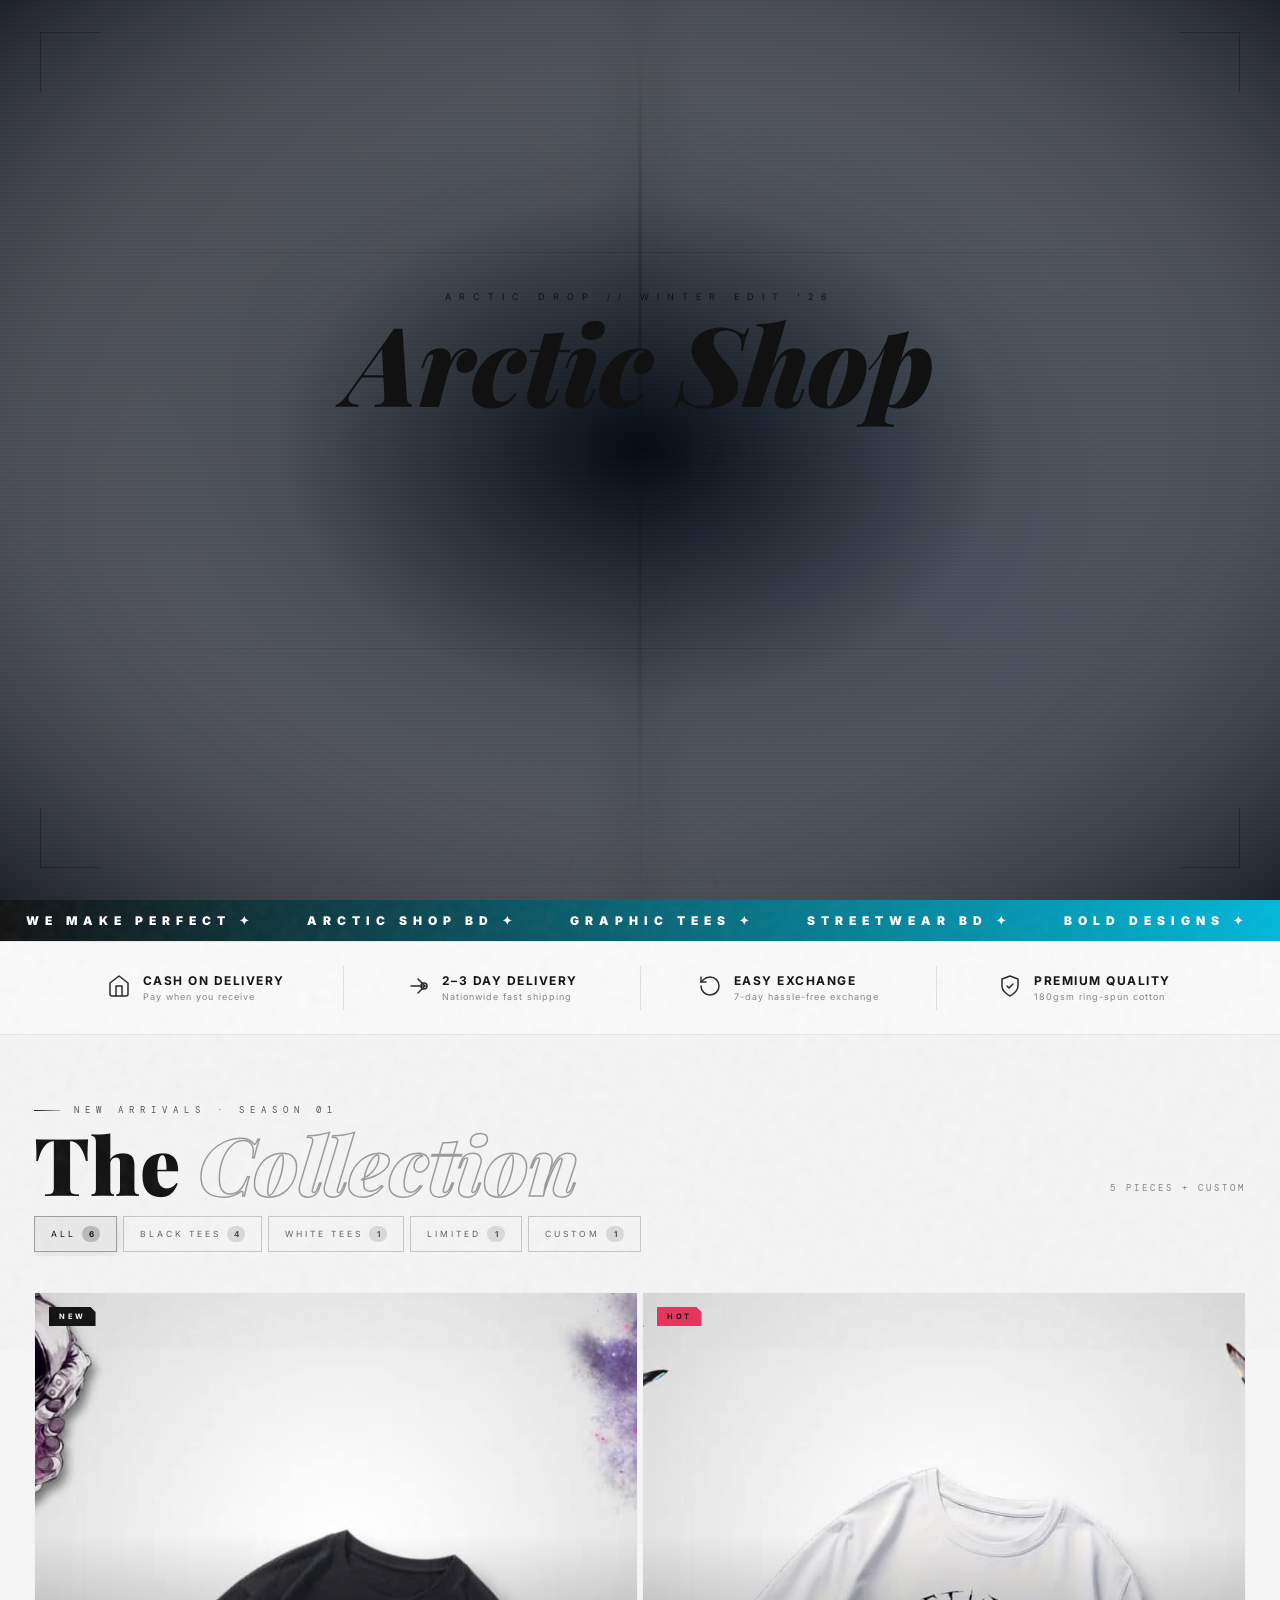
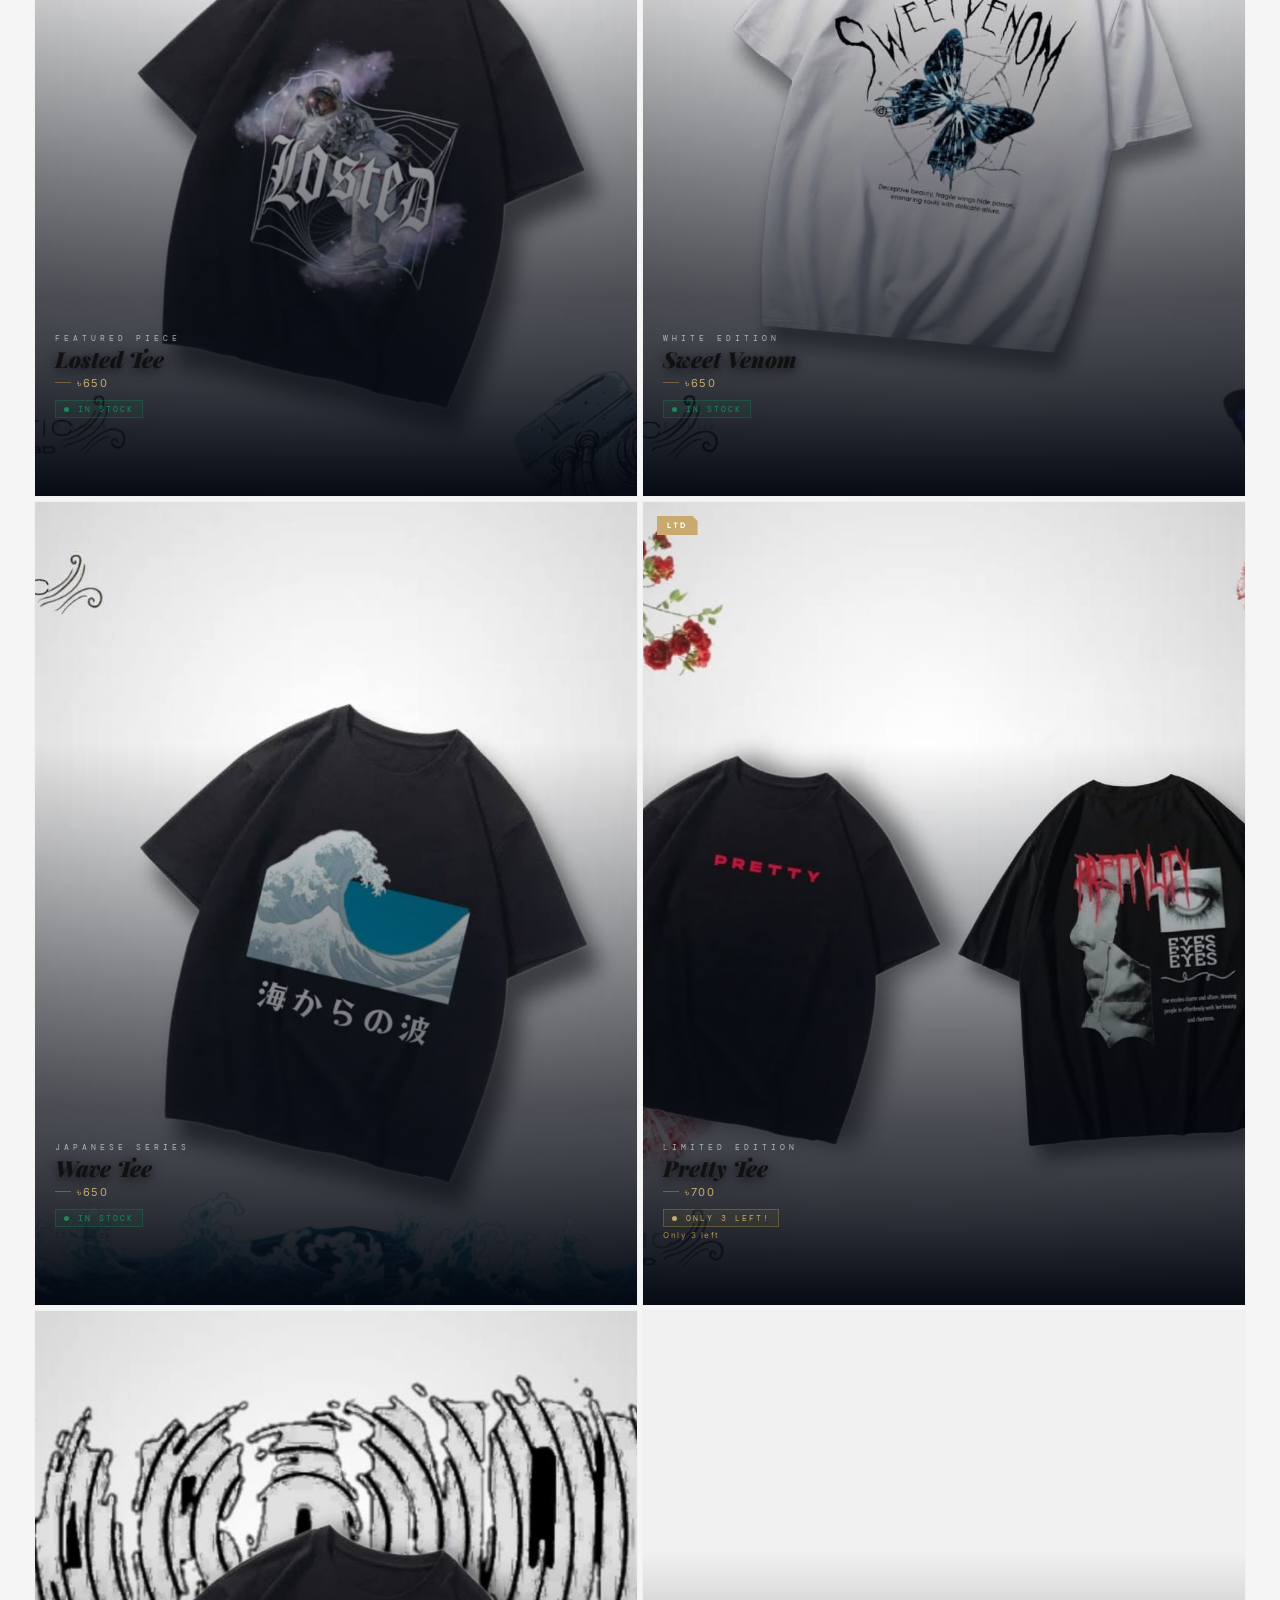
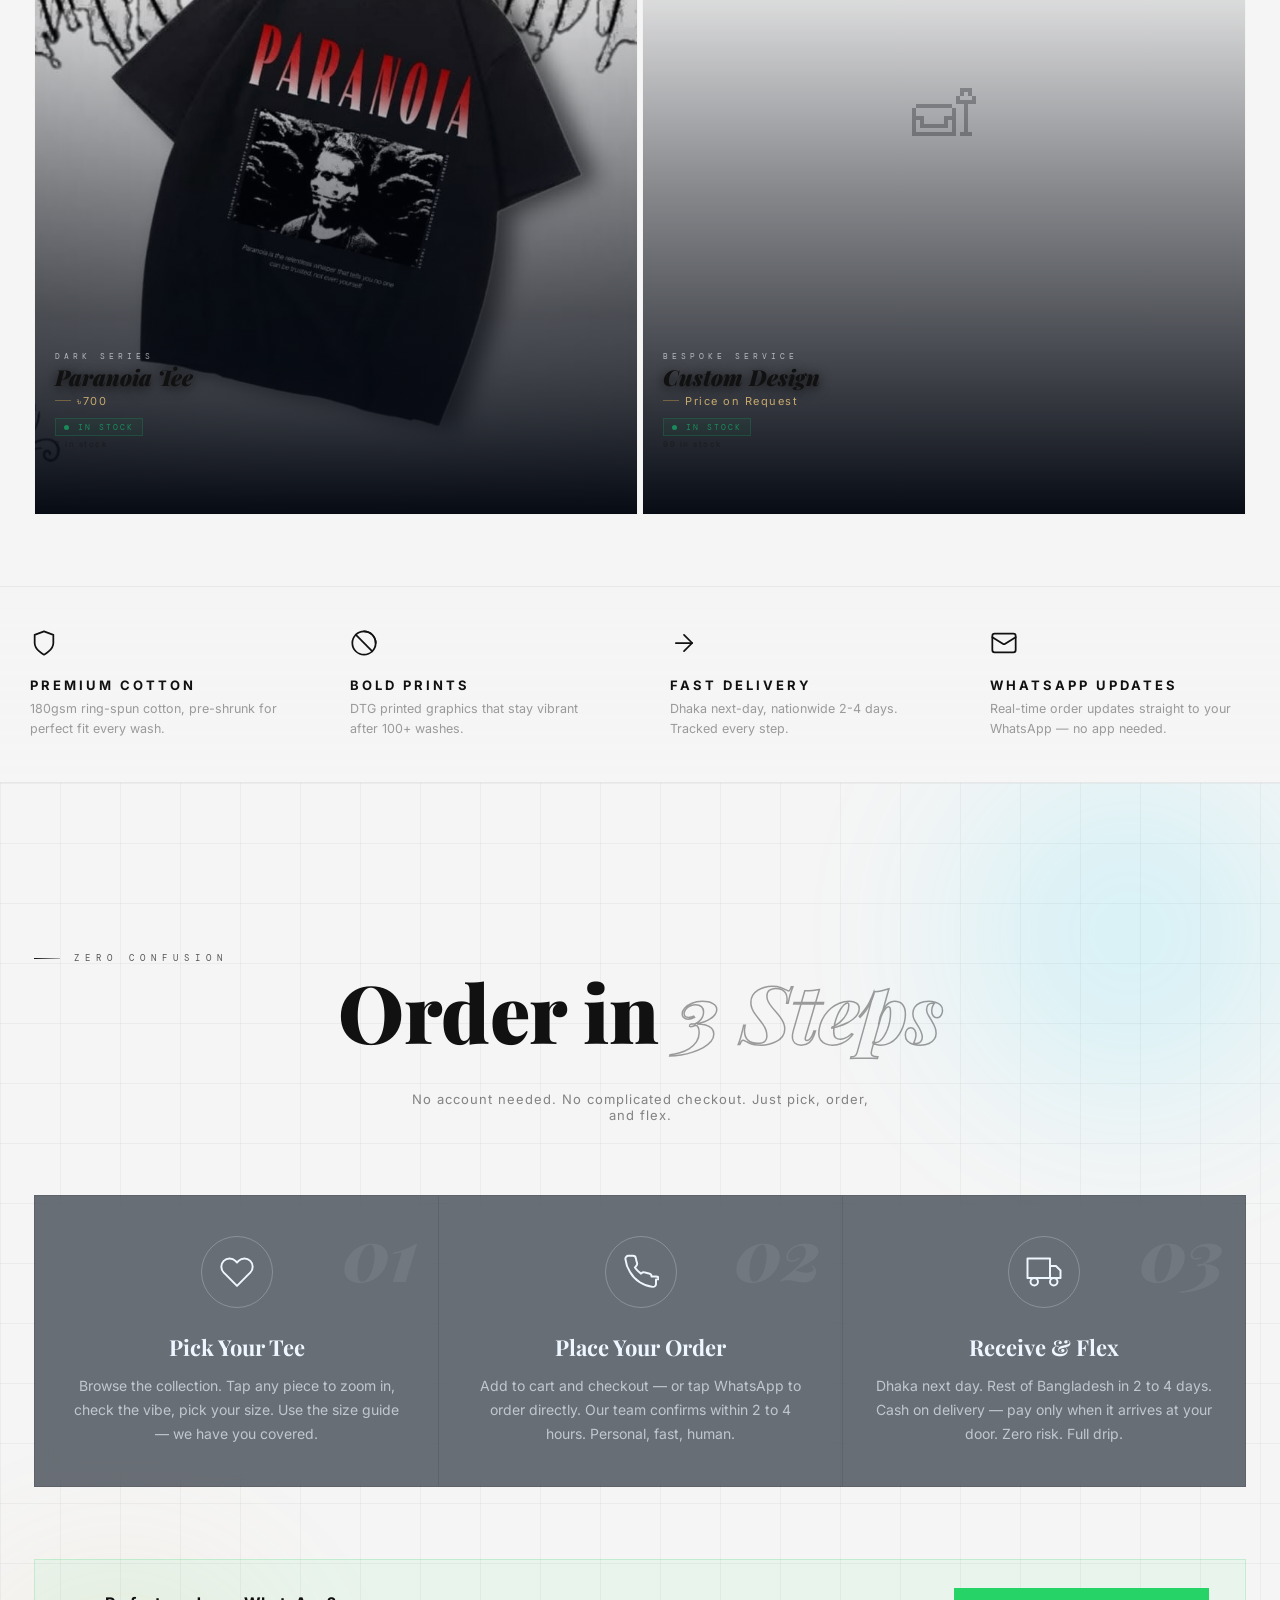
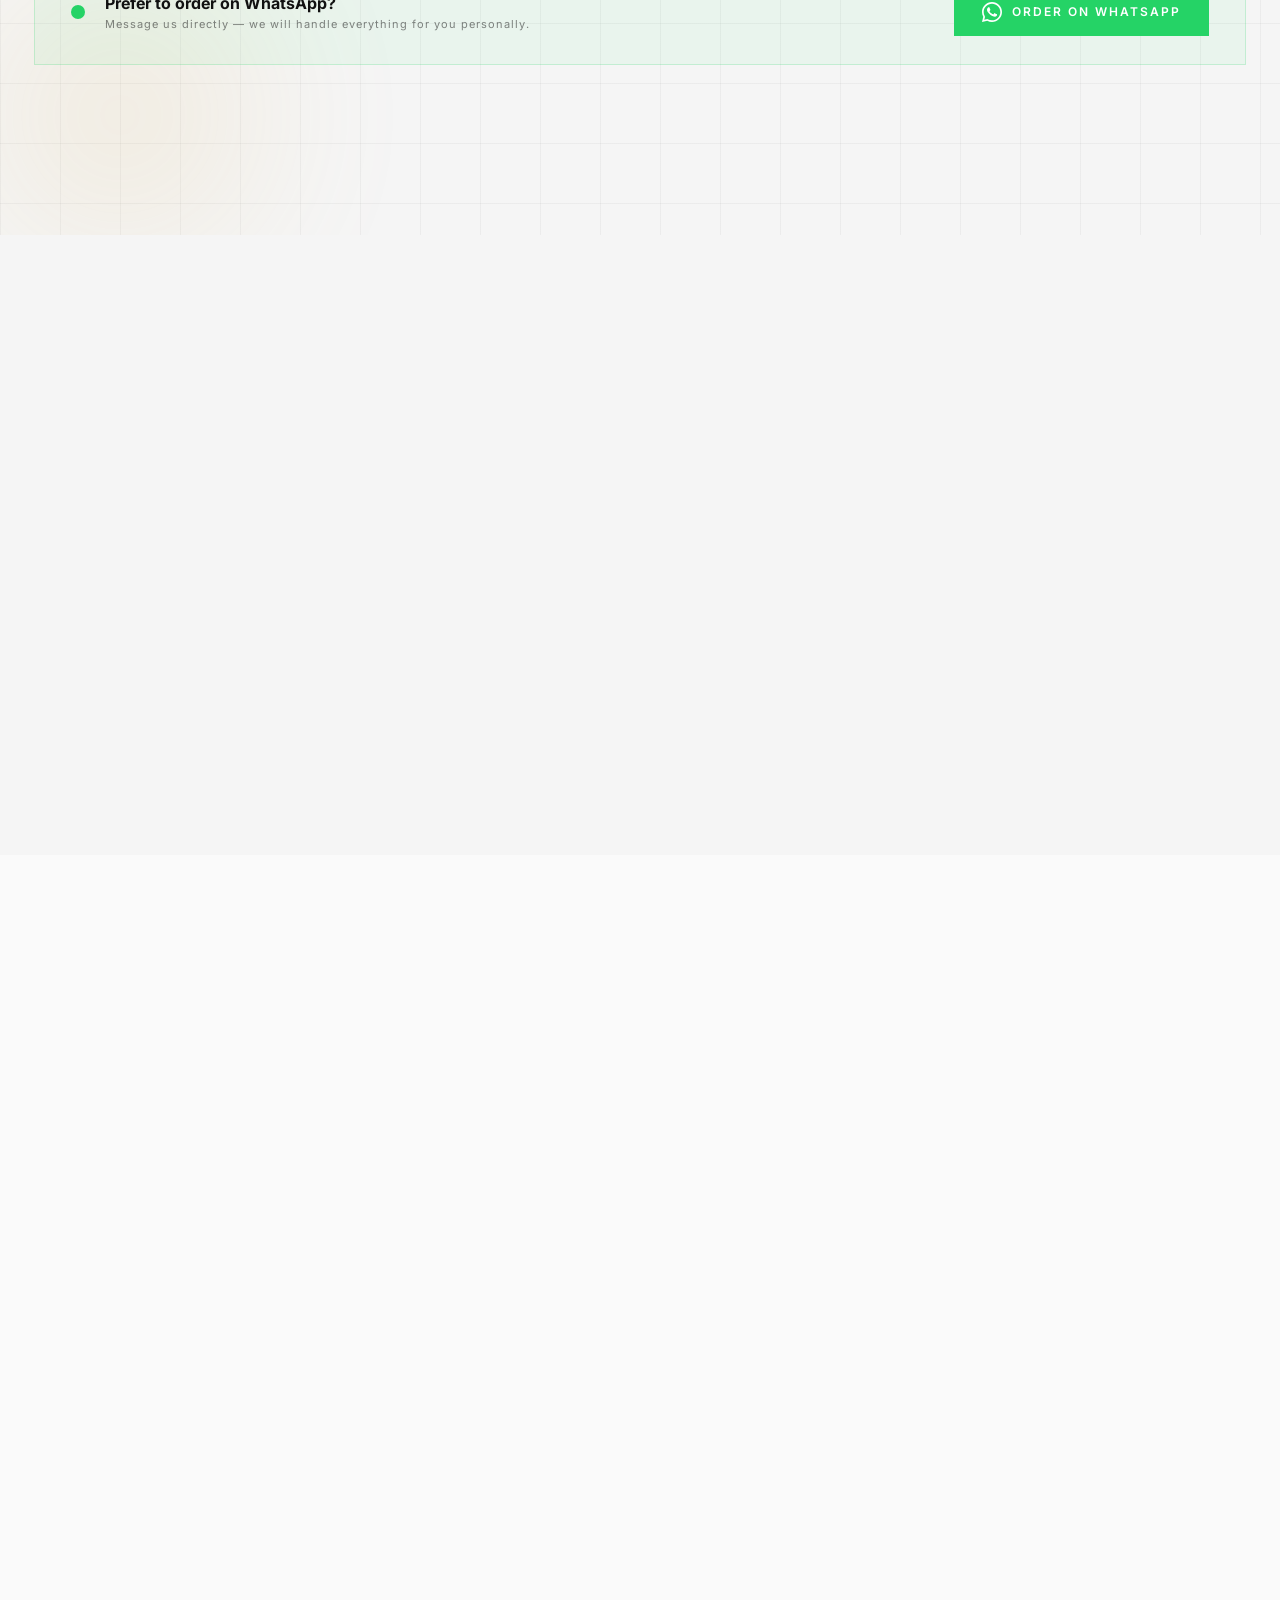
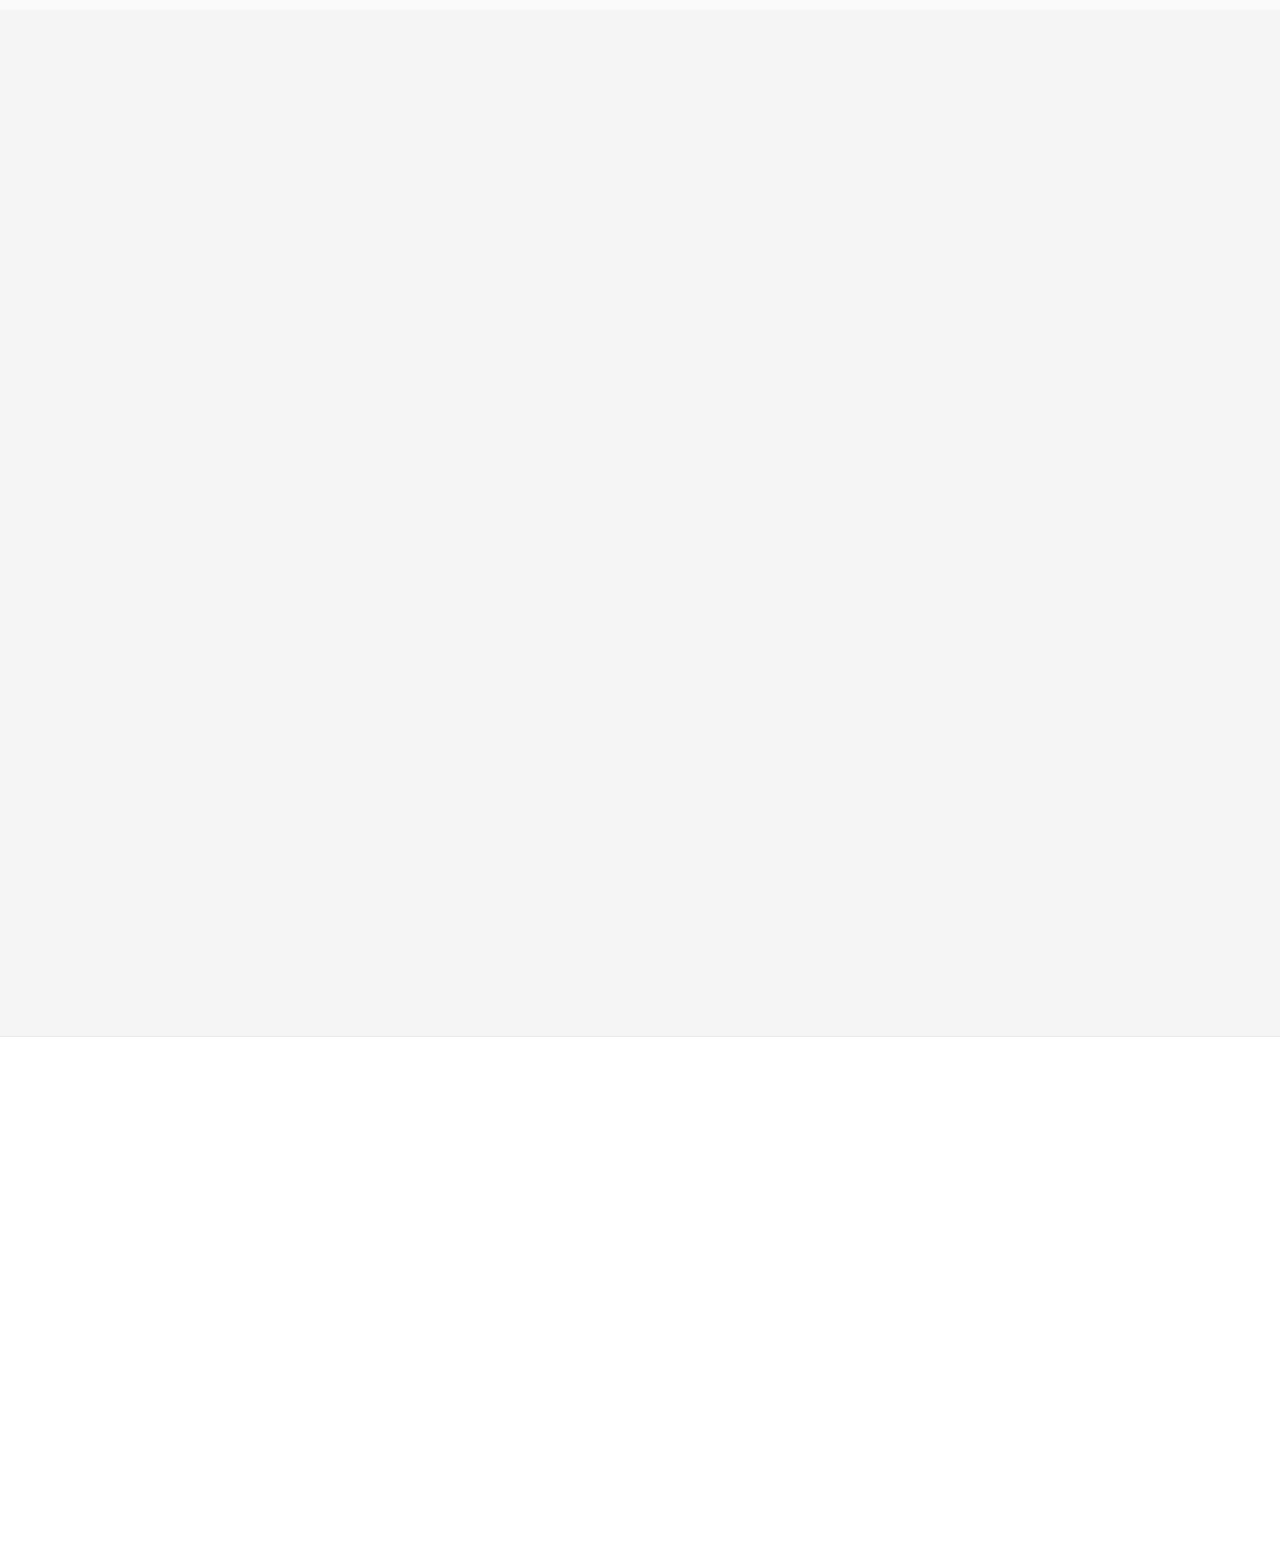
==== index.html @ bf9c5f37 "Add files via upload" ====
<!DOCTYPE html>

<html lang="en">
<head>
<meta charset="UTF-8"/>
<meta name="viewport" content="width=device-width, initial-scale=1.0"/>
<title>Arctic Shop BD | Premium Graphic Tees &amp; Streetwear in Dhaka, Bangladesh</title>
<meta name="description" content="Shop premium oversized graphic tees from Arctic Shop BD — Japanese wave aesthetics, dark cinematic prints &amp; limited-edition streetwear. 180gsm cotton, DTG printed in Dhaka. Free delivery inside Dhaka over ৳1,500."/>
<meta name="keywords" content="streetwear Bangladesh, graphic tees Dhaka, oversized t-shirt BD, premium streetwear, Japanese streetwear, limited edition tees, Arctic Shop BD"/>
<meta name="robots" content="index,follow,max-image-preview:large"/>
<meta name="theme-color" content="#ffffff"/>
<meta name="author" content="Arctic Shop BD"/>
<link rel="canonical" href="https://arctic-shop.pages.dev/"/>
<!-- Open Graph -->
<meta property="og:type" content="website"/>
<meta property="og:site_name" content="Arctic Shop BD"/>
<meta property="og:title" content="Arctic Shop BD | Premium Graphic Tees &amp; Streetwear in Dhaka"/>
<meta property="og:description" content="Premium oversized graphic tees crafted in Dhaka — Japanese wave aesthetics, dark cinematic prints &amp; limited drops. 180gsm cotton, DTG printed. Free delivery in Dhaka over ৳1,500."/>
<meta property="og:url" content="https://arctic-shop.pages.dev/"/>
<meta property="og:image" content="https://arctic-shop.pages.dev/images/paranoia.jpg"/>
<meta property="og:image:secure_url" content="https://arctic-shop.pages.dev/images/paranoia.jpg"/>
<meta property="og:image:type" content="image/jpeg"/>
<meta property="og:image:width" content="1472"/>
<meta property="og:image:height" content="1080"/>
<meta property="og:image:alt" content="Arctic Shop BD — Paranoia Tee, premium streetwear from Dhaka"/>
<meta property="og:locale" content="en_BD"/>
<!-- Twitter -->
<meta name="twitter:card" content="summary_large_image"/>
<meta name="twitter:title" content="Arctic Shop BD | Premium Graphic Tees &amp; Streetwear in Dhaka"/>
<meta name="twitter:description" content="Premium oversized graphic tees crafted in Dhaka — Japanese wave aesthetics, dark cinematic prints &amp; limited drops. Free delivery in Dhaka over ৳1,500."/>
<meta name="twitter:image" content="https://arctic-shop.pages.dev/images/paranoia.jpg"/>
<meta name="twitter:image:alt" content="Arctic Shop BD — Paranoia Tee"/>
<!-- Structured data: Organization + WebSite + Product catalog -->
<script type="application/ld+json">
{
  "@context": "https://schema.org",
  "@graph": [
    {
      "@type": "Organization",
      "@id": "https://arctic-shop.pages.dev/#organization",
      "name": "Arctic Shop BD",
      "url": "https://arctic-shop.pages.dev/",
      "logo": "https://arctic-shop.pages.dev/images/paranoia.jpg",
      "description": "Premium streetwear label crafting oversized graphic tees in Dhaka, Bangladesh.",
      "address": {
        "@type": "PostalAddress",
        "addressLocality": "Dhaka",
        "addressCountry": "BD"
      },
      "areaServed": "BD"
    },
    {
      "@type": "WebSite",
      "@id": "https://arctic-shop.pages.dev/#website",
      "url": "https://arctic-shop.pages.dev/",
      "name": "Arctic Shop BD",
      "publisher": {"@id": "https://arctic-shop.pages.dev/#organization"},
      "inLanguage": "en-BD",
      "potentialAction": {
        "@type": "SearchAction",
        "target": "https://arctic-shop.pages.dev/?q={search_term_string}",
        "query-input": "required name=search_term_string"
      }
    },
    {
      "@type": "Store",
      "@id": "https://arctic-shop.pages.dev/#store",
      "name": "Arctic Shop BD",
      "image": "https://arctic-shop.pages.dev/images/paranoia.jpg",
      "url": "https://arctic-shop.pages.dev/",
      "priceRange": "৳650–৳700",
      "currenciesAccepted": "BDT",
      "address": {
        "@type": "PostalAddress",
        "addressLocality": "Dhaka",
        "addressCountry": "BD"
      }
    },
    {
      "@type": "ItemList",
      "name": "Arctic Shop BD Collection",
      "itemListElement": [
        {
          "@type": "ListItem",
          "position": 1,
          "item": {
            "@type": "Product",
            "name": "Losted Tee",
            "sku": "ASBD-001",
            "category": "Apparel > Streetwear > T-Shirts",
            "description": "Astronaut drifting through a cosmic purple nebula with gothic Losted typography. Oversized unisex cut on 180gsm ring-spun cotton, high-opacity DTG print. Made in Dhaka.",
            "image": "https://arctic-shop.pages.dev/images/losted.jpg",
            "url": "https://arctic-shop.pages.dev/#products",
            "brand": {"@type": "Brand", "name": "Arctic Shop BD"},
            "material": "180gsm ring-spun cotton",
            "offers": {
              "@type": "Offer",
              "price": "650",
              "priceCurrency": "BDT",
              "availability": "https://schema.org/InStock",
              "url": "https://arctic-shop.pages.dev/#products",
              "itemCondition": "https://schema.org/NewCondition"
            }
          }
        },
        {
          "@type": "ListItem",
          "position": 2,
          "item": {
            "@type": "Product",
            "name": "Sweet Venom Tee",
            "sku": "ASBD-002",
            "category": "Apparel > Streetwear > T-Shirts",
            "description": "Dark butterfly on crisp white cotton — deceptive beauty rendered with precision DTG. Oversized unisex cut, 180gsm ring-spun cotton. Made in Dhaka.",
            "image": "https://arctic-shop.pages.dev/images/sweetvenom.jpg",
            "url": "https://arctic-shop.pages.dev/#products",
            "brand": {"@type": "Brand", "name": "Arctic Shop BD"},
            "material": "180gsm ring-spun cotton",
            "offers": {
              "@type": "Offer",
              "price": "650",
              "priceCurrency": "BDT",
              "availability": "https://schema.org/InStock",
              "url": "https://arctic-shop.pages.dev/#products",
              "itemCondition": "https://schema.org/NewCondition"
            }
          }
        },
        {
          "@type": "ListItem",
          "position": 3,
          "item": {
            "@type": "Product",
            "name": "Wave Tee",
            "sku": "ASBD-003",
            "category": "Apparel > Streetwear > T-Shirts",
            "description": "Hokusai's Great Wave reimagined for Dhaka streets, bold Japanese kanji beneath the crest. Full-chest DTG print on 180gsm ring-spun cotton, oversized unisex cut.",
            "image": "https://arctic-shop.pages.dev/images/wave.jpg",
            "url": "https://arctic-shop.pages.dev/#products",
            "brand": {"@type": "Brand", "name": "Arctic Shop BD"},
            "material": "180gsm ring-spun cotton",
            "offers": {
              "@type": "Offer",
              "price": "650",
              "priceCurrency": "BDT",
              "availability": "https://schema.org/InStock",
              "url": "https://arctic-shop.pages.dev/#products",
              "itemCondition": "https://schema.org/NewCondition"
            }
          }
        },
        {
          "@type": "ListItem",
          "position": 4,
          "item": {
            "@type": "Product",
            "name": "Pretty Tee",
            "sku": "ASBD-004",
            "category": "Apparel > Streetwear > T-Shirts",
            "description": "Limited-edition dual-sided print: blood-red PRETTY on the front, distressed dripping text over a cinematic eye on the back. 180gsm ring-spun cotton, oversized unisex cut.",
            "image": "https://arctic-shop.pages.dev/images/pretty.jpg",
            "url": "https://arctic-shop.pages.dev/#products",
            "brand": {"@type": "Brand", "name": "Arctic Shop BD"},
            "material": "180gsm ring-spun cotton",
            "offers": {
              "@type": "Offer",
              "price": "700",
              "priceCurrency": "BDT",
              "availability": "https://schema.org/LimitedAvailability",
              "url": "https://arctic-shop.pages.dev/#products",
              "itemCondition": "https://schema.org/NewCondition"
            }
          }
        },
        {
          "@type": "ListItem",
          "position": 5,
          "item": {
            "@type": "Product",
            "name": "Paranoia Tee",
            "sku": "ASBD-005",
            "category": "Apparel > Streetwear > T-Shirts",
            "description": "Cinematic vintage photograph printed large-format on premium black cotton — aged, grainy, unforgettable. 180gsm ring-spun cotton, oversized unisex cut. Made in Dhaka.",
            "image": "https://arctic-shop.pages.dev/images/paranoia.jpg",
            "url": "https://arctic-shop.pages.dev/#products",
            "brand": {"@type": "Brand", "name": "Arctic Shop BD"},
            "material": "180gsm ring-spun cotton",
            "offers": {
              "@type": "Offer",
              "price": "700",
              "priceCurrency": "BDT",
              "availability": "https://schema.org/InStock",
              "url": "https://arctic-shop.pages.dev/#products",
              "itemCondition": "https://schema.org/NewCondition"
            }
          }
        }
      ]
    }
  ]
}
</script>
<link rel="preconnect" href="https://fonts.googleapis.com"/>
<link rel="preconnect" href="https://fonts.gstatic.com" crossorigin/>
<link rel="preconnect" href="https://cdn.jsdelivr.net" crossorigin/>
<link href="https://fonts.googleapis.com/css2?family=Playfair+Display:ital,wght@0,400;0,700;0,900;1,400;1,700;1,900&family=Inter:wght@300;400;500;600;700;800;900&family=DM+Mono:ital,wght@0,300;0,400;0,500;1,300&display=swap" rel="stylesheet"/>
<!-- Preload hero poster for faster LCP -->
<link rel="preload" as="image" href="paranoia.jpg" fetchpriority="high"/>
<!-- EmailJS SDK -->
<script src="https://cdn.jsdelivr.net/npm/@emailjs/browser@4/dist/email.min.js" crossorigin="anonymous"></script>
<!-- GSAP -->
<script src="https://cdn.jsdelivr.net/npm/gsap@3.12.5/dist/gsap.min.js" crossorigin="anonymous" defer></script>
<script src="https://cdn.jsdelivr.net/npm/gsap@3.12.5/dist/ScrollTrigger.min.js" crossorigin="anonymous" defer></script>
<!-- Lenis smooth scroll -->
<script src="https://cdn.jsdelivr.net/npm/lenis@1.1.14/dist/lenis.min.js" crossorigin="anonymous" defer></script>
<style>
:root{
  --ink:#ffffff;--deep:#f5f5f5;--panel:#fafafa;--card:#f0f0f0;--rim:#e8e8e8;
  --glow:#111111;--glow2:#333333;--gold:#c8a96e;--gold2:#a08040;
  --hot:#e8325a;--white:#111111;--muted:rgba(17,17,17,0.5);
  --border:rgba(0,0,0,0.1);--green:#1a8a5a;
  --shadow-card:0 2px 20px rgba(0,0,0,0.08),0 0 0 1px rgba(0,0,0,0.05);
  --gradient-cta:linear-gradient(135deg,#111111 0%,#333333 100%);
  --gradient-gold:linear-gradient(135deg,#c8a96e 0%,#a08040 100%);
}
*,*::before,*::after{box-sizing:border-box;margin:0;padding:0;}
/* CUSTOM SCROLLBAR — 6px cyan line matching --glow */
html,*{scrollbar-width:thin;scrollbar-color:#111111 #f0f0f0;}
::-webkit-scrollbar{width:6px;height:6px;}
::-webkit-scrollbar-track{background:#f0f0f0;}
::-webkit-scrollbar-thumb{background:#888;border-radius:3px;}
::-webkit-scrollbar-thumb:hover{background:#555;}
::-webkit-scrollbar-corner{background:#f0f0f0;}
html{scroll-behavior:auto;}
html.lenis,html.lenis body{height:auto;}
.lenis.lenis-smooth{scroll-behavior:auto!important;}
.lenis.lenis-smooth [data-lenis-prevent]{overscroll-behavior:contain;}
.lenis.lenis-stopped{overflow:hidden;}
body{background:var(--ink);color:var(--white);font-family:"Inter",sans-serif;overflow-x:hidden;}
a{text-decoration:none;color:inherit;}
button{cursor:pointer;font-family:inherit;}
/* FILM GRAIN — animated noise layer for cinematic texture */
body::after{content:"";position:fixed;top:-50%;left:-50%;width:200%;height:200%;background-image:url("data:image/svg+xml,%3Csvg viewBox='0 0 200 200' xmlns='http://www.w3.org/2000/svg'%3E%3Cfilter id='n'%3E%3CfeTurbulence type='fractalNoise' baseFrequency='0.85' numOctaves='4' stitchTiles='stitch'/%3E%3C/filter%3E%3Crect width='100%25' height='100%25' filter='url(%23n)'/%3E%3C/svg%3E");opacity:0.06;pointer-events:none;z-index:9000;animation:grainShift 1.2s steps(6) infinite;contain:strict;}
@keyframes grainShift{
  0%,100%{transform:translate(0,0)}
  10%{transform:translate(-3%,-5%)}
  20%{transform:translate(-8%,4%)}
  30%{transform:translate(4%,-7%)}
  40%{transform:translate(-5%,9%)}
  50%{transform:translate(-8%,3%)}
  60%{transform:translate(7%,0)}
  70%{transform:translate(0,6%)}
  80%{transform:translate(-9%,0)}
  90%{transform:translate(5%,4%)}
}
@media (prefers-reduced-motion: reduce){body::after{animation:none;}}
@media (max-width:720px){body::after{display:none;}}

/* LOADER */
#loader{position:fixed;inset:0;background:var(--ink);z-index:9999;display:flex;flex-direction:column;align-items:center;justify-content:center;gap:20px;transition:opacity .7s,visibility .7s;}
#loader.gone{opacity:0;visibility:hidden;}
.ld-title{font-family:"Playfair Display",serif;font-size:48px;font-weight:900;font-style:italic;letter-spacing:4px;}
.ld-title em{color:var(--glow);}
.ld-track{width:200px;height:1px;background:rgba(255,255,255,0.1);overflow:hidden;}
.ld-bar{height:100%;background:linear-gradient(90deg,var(--glow),var(--gold));animation:ldbar 0.9s ease forwards;}
.ld-txt{font-family:"DM Mono",monospace;font-size:10px;letter-spacing:4px;color:var(--muted);text-transform:uppercase;animation:ldpulse 1.2s ease-in-out infinite;}
@keyframes ldbar{from{width:0}to{width:100%}}
@keyframes ldpulse{0%,100%{opacity:.3}50%{opacity:.9}}

/* SOCIAL PROOF NOTIFICATIONS */
#sp-wrap{position:fixed;bottom:28px;left:28px;z-index:7900;display:flex;flex-direction:column;gap:10px;pointer-events:none;}
.sp-notif{background:var(--card);border:1px solid var(--border);border-left:3px solid var(--gold);padding:12px 16px;display:flex;align-items:center;gap:10px;transform:translateX(-120%);transition:transform .4s cubic-bezier(.34,1.56,.64,1);pointer-events:auto;max-width:280px;box-shadow:0 8px 32px rgba(0,0,0,0.4);}
.sp-notif.show{transform:translateX(0);}
.sp-av{width:36px;height:36px;border-radius:50%;background:linear-gradient(135deg,var(--glow),var(--gold));display:flex;align-items:center;justify-content:center;font-size:14px;font-weight:700;color:var(--ink);flex-shrink:0;font-family:"Inter",sans-serif;}
.sp-txt{flex:1;}
.sp-txt-main{font-size:12px;font-weight:600;line-height:1.3;}
.sp-txt-meta{font-family:"DM Mono",monospace;font-size:9px;letter-spacing:1px;color:var(--muted);margin-top:2px;}
.sp-dot{width:6px;height:6px;border-radius:50%;background:var(--green);flex-shrink:0;animation:spPulse 1.4s ease-in-out infinite;}
@keyframes spPulse{0%,100%{opacity:1;transform:scale(1);}50%{opacity:.5;transform:scale(1.4);}}
@media(max-width:600px){#sp-wrap{left:12px;bottom:12px;}}

/* TOAST */
#toast-wrap{position:fixed;bottom:28px;right:28px;z-index:8000;display:flex;flex-direction:column;gap:10px;pointer-events:none;}
.toast{background:var(--card);border:1px solid var(--border);padding:14px 20px;font-family:"Inter",sans-serif;font-size:12px;display:flex;align-items:center;gap:10px;transform:translateX(120%);transition:transform .4s cubic-bezier(.34,1.56,.64,1);border-left:3px solid var(--glow);pointer-events:auto;max-width:320px;word-break:break-word;}
.toast.show{transform:translateX(0);}
.toast.error{border-left-color:var(--hot);}
.toast.success{border-left-color:var(--green);}
.toast.warn{border-left-color:var(--gold);}

/* NAV */
#nav{position:fixed;top:0;left:0;right:0;z-index:700;display:flex;align-items:center;justify-content:space-between;padding:20px 48px;transition:background .4s,padding .3s;border-bottom:1px solid transparent;}
#nav.solid{background:rgba(255,255,255,0.97);backdrop-filter:blur(20px);padding:13px 48px;border-bottom-color:rgba(0,0,0,0.1);}
.nav-brand{display:flex;flex-direction:column;line-height:1.1;}
.nav-brand-top{font-family:"Playfair Display",serif;font-size:20px;font-weight:900;font-style:italic;}
.nav-brand-top em{color:var(--glow);}
.nav-brand-bot{font-family:"DM Mono",monospace;font-size:8px;letter-spacing:5px;color:var(--muted);text-transform:uppercase;}
.nav-links{display:flex;gap:32px;list-style:none;}
.nav-links a{font-size:12px;font-weight:600;letter-spacing:3px;text-transform:uppercase;color:rgba(17,17,17,0.6);position:relative;transition:color .2s;}
.nav-links a::after{content:"";position:absolute;bottom:-4px;left:0;width:0;height:1px;background:#111;transition:width .3s;}
.nav-links a:hover{color:#111;}
.nav-links a:hover::after{width:100%;}
.nav-right{display:flex;align-items:center;gap:12px;}
.nav-search-btn{background:none;border:none;color:rgba(17,17,17,0.5);font-size:18px;padding:8px;transition:color .2s;}
.nav-search-btn:hover{color:var(--glow);}
.nav-cart-btn{position:relative;background:none;border:1px solid rgba(0,0,0,0.2);color:#111;padding:10px 18px;font-family:"Inter",sans-serif;font-size:11px;letter-spacing:2px;display:flex;align-items:center;gap:8px;transition:all .2s;}
.nav-cart-btn:hover{border-color:var(--glow);color:var(--glow);}
.cart-count{position:absolute;top:-8px;right:-8px;width:20px;height:20px;border-radius:50%;background:var(--glow);color:var(--ink);font-family:"Inter",sans-serif;font-size:10px;font-weight:700;display:flex;align-items:center;justify-content:center;transition:transform .3s;}
.cart-count.bump{transform:scale(1.5);}
.hamburger{display:none;flex-direction:column;gap:5px;background:none;border:none;padding:8px;}
.hamburger span{display:block;width:24px;height:1.5px;background:#111;transition:all .3s;}

/* SEARCH */
#search-overlay{position:fixed;inset:0;background:rgba(255,255,255,0.98);z-index:800;display:flex;flex-direction:column;align-items:center;justify-content:center;gap:24px;opacity:0;visibility:hidden;transition:opacity .3s,visibility .3s;}
#search-overlay.open{opacity:1;visibility:visible;}
.search-close{position:absolute;top:24px;right:32px;background:none;border:none;color:#111;font-size:32px;opacity:.6;}
.search-close:hover{opacity:1;}
.search-wrap{width:min(600px,90vw);}
.search-input{width:100%;background:none;border:none;border-bottom:1px solid rgba(17,17,17,0.3);color:#111;font-family:"Playfair Display",serif;font-size:36px;font-style:italic;padding:12px 0;outline:none;}
.search-input::placeholder{color:var(--muted);}
.search-hint{font-family:"Inter",sans-serif;font-size:10px;letter-spacing:3px;color:var(--muted);text-transform:uppercase;}
#search-results{display:flex;flex-wrap:wrap;gap:12px;justify-content:center;}
.sr-item{background:var(--card);border:1px solid var(--border);padding:12px 20px;font-size:14px;font-weight:600;cursor:pointer;transition:border-color .2s,color .2s;}
.sr-item:hover{border-color:var(--glow);color:var(--glow);}

/* CART DRAWER */
#cart-overlay{position:fixed;inset:0;background:rgba(0,0,0,0.6);z-index:750;opacity:0;visibility:hidden;transition:opacity .3s,visibility .3s;}
#cart-overlay.open{opacity:1;visibility:visible;}
#cart-drawer{position:fixed;top:0;right:0;bottom:0;width:420px;max-width:100vw;background:var(--panel);z-index:760;transform:translateX(100%);transition:transform .4s cubic-bezier(.4,0,.2,1);display:flex;flex-direction:column;border-left:1px solid var(--border);}
#cart-drawer.open{transform:translateX(0);}
.cart-head{padding:24px 24px 18px;border-bottom:1px solid var(--border);display:flex;align-items:center;justify-content:space-between;}
.cart-head-title{font-family:"Playfair Display",serif;font-size:22px;font-weight:900;font-style:italic;}
.cart-close-btn{background:none;border:none;color:var(--white);font-size:22px;opacity:.5;}
.cart-close-btn:hover{opacity:1;}
.cart-body{flex:1;overflow-y:auto;padding:16px 24px;}
.cart-empty{display:flex;flex-direction:column;align-items:center;justify-content:center;height:180px;gap:14px;color:var(--muted);}
.cart-empty-icon{font-size:44px;opacity:.3;}
.cart-empty-txt{font-family:"DM Mono",monospace;font-size:10px;letter-spacing:3px;text-transform:uppercase;}
.ci{display:flex;gap:12px;padding:14px 0;border-bottom:1px solid var(--border);animation:fadeUp .3s ease;}
.ci-thumb{width:64px;height:64px;flex-shrink:0;background:var(--card);overflow:hidden;}
.ci-thumb img{width:100%;height:100%;object-fit:cover;}
.ci-thumb-icon{width:100%;height:100%;display:flex;align-items:center;justify-content:center;font-size:22px;}
.ci-info{flex:1;}
.ci-name{font-size:14px;font-weight:700;}
.ci-meta{font-family:"DM Mono",monospace;font-size:9px;letter-spacing:2px;color:var(--muted);text-transform:uppercase;margin-top:2px;}
.ci-price{font-family:"Inter",sans-serif;font-size:11px;color:var(--gold);margin-top:4px;}
.ci-qty{display:flex;align-items:center;gap:8px;margin-top:7px;}
.qb{width:24px;height:24px;background:var(--rim);border:1px solid var(--border);color:var(--white);font-size:13px;display:flex;align-items:center;justify-content:center;transition:border-color .2s;}
.qb:hover{border-color:var(--glow);}
.qn{font-family:"Inter",sans-serif;font-size:12px;min-width:18px;text-align:center;}
.ci-rm{background:none;border:none;color:var(--muted);font-size:18px;transition:color .2s;align-self:flex-start;line-height:1;}
.ci-rm:hover{color:var(--hot);}
.cart-foot{padding:18px 24px;border-top:1px solid var(--border);}
.cart-sub{display:flex;justify-content:space-between;align-items:center;margin-bottom:5px;}
.cart-sub-label{font-family:"DM Mono",monospace;font-size:9px;letter-spacing:3px;text-transform:uppercase;color:var(--muted);}
.cart-sub-val{font-family:"Playfair Display",serif;font-size:22px;font-weight:900;font-style:italic;color:var(--gold);}
.cart-del{font-family:"DM Mono",monospace;font-size:9px;letter-spacing:1px;color:var(--green);margin-bottom:14px;}
.cart-ship{margin:10px 0 14px;}
.cart-ship-msg{font-family:"DM Mono",monospace;font-size:9px;letter-spacing:2px;text-transform:uppercase;color:var(--muted);margin-bottom:8px;display:flex;align-items:center;gap:6px;}
.cart-ship-msg .cart-ship-amt{color:var(--gold);font-weight:700;letter-spacing:1px;}
.cart-ship.unlocked .cart-ship-msg{color:var(--green);}
.cart-ship-track{position:relative;height:4px;background:var(--rim);border:1px solid var(--border);overflow:hidden;}
.cart-ship-fill{position:absolute;top:0;left:0;bottom:0;width:0;background:linear-gradient(90deg,var(--glow),var(--gold));transition:width .5s cubic-bezier(.4,0,.2,1);}
.cart-ship.unlocked .cart-ship-fill{background:linear-gradient(90deg,var(--green),var(--glow));box-shadow:0 0 10px rgba(17,17,17,.4);}
.co-btn{width:100%;background:linear-gradient(135deg,#111,#333);color:#fff;font-family:"Inter",sans-serif;font-size:11px;letter-spacing:3px;text-transform:uppercase;padding:16px;border:none;font-weight:700;transition:opacity .2s,transform .2s;}
.co-btn:hover{opacity:.9;transform:translateY(-1px);}
.co-btn:disabled{opacity:.5;cursor:not-allowed;transform:none;}
.cont-btn{width:100%;background:none;border:1px solid var(--border);color:var(--muted);font-family:"Inter",sans-serif;font-size:10px;letter-spacing:2px;text-transform:uppercase;padding:11px;margin-top:8px;transition:all .2s;}
.cont-btn:hover{border-color:var(--white);color:var(--white);}

/* CROSS-SELL STRIP */
.xsell-wrap{padding:16px 0 0;border-top:1px solid var(--border);margin-top:4px;}
.xsell-label{font-family:"DM Mono",monospace;font-size:8px;letter-spacing:3px;text-transform:uppercase;color:var(--muted);margin-bottom:10px;display:flex;align-items:center;gap:8px;}
.xsell-label::after{content:"";flex:1;height:1px;background:var(--border);}
.xsell-items{display:flex;gap:8px;overflow-x:auto;padding-bottom:4px;scrollbar-width:none;}
.xsell-items::-webkit-scrollbar{display:none;}
.xsell-item{flex-shrink:0;width:90px;cursor:pointer;background:var(--card);border:1px solid var(--border);transition:border-color .2s;}
.xsell-item:hover{border-color:var(--glow);}
.xsell-thumb{width:90px;height:90px;overflow:hidden;background:var(--rim);display:flex;align-items:center;justify-content:center;font-size:22px;}
.xsell-thumb img{width:100%;height:100%;object-fit:cover;}
.xsell-info{padding:5px 6px;}
.xsell-name{font-size:9px;font-weight:700;line-height:1.3;white-space:nowrap;overflow:hidden;text-overflow:ellipsis;}
.xsell-price{font-family:"Inter",sans-serif;font-size:8px;color:var(--gold);margin-top:1px;}

/* PRODUCT MODAL */
#modal-bg{position:fixed;inset:0;background:rgba(0,0,0,0.87);z-index:850;display:flex;align-items:center;justify-content:center;padding:20px;opacity:0;visibility:hidden;transition:opacity .3s,visibility .3s;}
#modal-bg.open{opacity:1;visibility:visible;}
.modal{background:var(--panel);border:1px solid var(--border);width:min(860px,100%);max-height:90vh;overflow-y:auto;display:grid;grid-template-columns:1fr 1fr;animation:scIn .3s cubic-bezier(.34,1.56,.64,1);}
@keyframes scIn{from{transform:scale(.92);opacity:0}to{transform:scale(1);opacity:1}}
.modal-art{background:var(--card);display:flex;align-items:center;justify-content:center;min-height:360px;position:relative;overflow:hidden;}
.modal-art img{width:100%;height:100%;object-fit:cover;}
.modal-body{padding:36px 30px;display:flex;flex-direction:column;gap:14px;overflow-y:auto;}
.m-close{position:absolute;top:10px;right:10px;background:rgba(0,0,0,.55);border:none;color:var(--white);width:30px;height:30px;border-radius:50%;font-size:15px;display:flex;align-items:center;justify-content:center;z-index:2;}
.m-close:hover{background:var(--hot);}
.m-edition{font-family:"DM Mono",monospace;font-size:9px;letter-spacing:4px;text-transform:uppercase;color:var(--glow);}
.m-name{font-family:"Playfair Display",serif;font-size:28px;font-weight:900;font-style:italic;line-height:1.1;}
.m-price{font-family:"Playfair Display",serif;font-size:24px;font-weight:700;font-style:italic;color:var(--gold);}
.m-desc{font-size:13px;color:var(--muted);line-height:1.7;}
.m-sec{font-family:"DM Mono",monospace;font-size:9px;letter-spacing:3px;text-transform:uppercase;color:var(--muted);margin-bottom:7px;}
.size-grid{display:flex;gap:7px;flex-wrap:wrap;}
.sz{width:44px;height:44px;background:var(--card);border:1px solid var(--border);color:var(--white);font-family:"Inter",sans-serif;font-size:11px;transition:all .2s;}
.sz:hover{border-color:var(--glow);}
.sz.sel{background:var(--glow);border-color:var(--glow);color:var(--ink);font-weight:700;}
.qty-row{display:flex;align-items:center;gap:10px;}
.mqb{width:38px;height:38px;background:var(--card);border:1px solid var(--border);color:var(--white);font-size:16px;transition:border-color .2s;}
.mqb:hover{border-color:var(--glow);}
.mqn{font-family:"Inter",sans-serif;font-size:15px;min-width:28px;text-align:center;}
.m-add{width:100%;background:#111;color:#fff;font-family:"Inter",sans-serif;font-size:11px;letter-spacing:3px;text-transform:uppercase;padding:14px;border:none;font-weight:700;transition:background .2s,transform .15s;}
.m-add:hover{background:#333;transform:translateY(-1px);}
.m-wish{width:100%;background:none;border:1px solid var(--border);color:var(--muted);font-family:"Inter",sans-serif;font-size:10px;letter-spacing:2px;text-transform:uppercase;padding:10px;transition:all .2s;}
.m-wish:hover{border-color:var(--gold);color:var(--gold);}
.m-feats{display:flex;flex-direction:column;gap:6px;}
.m-feat{display:flex;align-items:center;gap:8px;font-size:12px;color:var(--muted);}
.m-feat-ic{color:var(--glow);}
.m-stock{display:inline-flex;align-items:center;gap:6px;font-family:"DM Mono",monospace;font-size:9px;letter-spacing:2px;text-transform:uppercase;}
.m-stock-dot{width:7px;height:7px;border-radius:50%;background:var(--green);}
.m-stock-dot.low{background:var(--gold);}
.m-stock-dot.out{background:var(--hot);}

/* CHECKOUT MODAL */
#co-modal{position:fixed;inset:0;background:rgba(0,0,0,0.93);z-index:870;display:flex;align-items:center;justify-content:center;padding:20px;opacity:0;visibility:hidden;transition:opacity .3s,visibility .3s;}
#co-modal.open{opacity:1;visibility:visible;}
.co-box{background:var(--panel);border:1px solid var(--border);width:min(600px,100%);max-height:92vh;overflow-y:auto;padding:36px 30px;animation:scIn .3s ease;}

/* CHECKOUT PROGRESS BAR */
.co-progress{display:flex;align-items:center;margin-bottom:28px;position:relative;}
.co-progress::before{content:"";position:absolute;top:14px;left:14px;right:14px;height:1px;background:var(--border);z-index:0;}
.co-prog-fill{position:absolute;top:14px;left:14px;height:1px;background:linear-gradient(90deg,var(--glow),var(--gold));z-index:1;transition:width .5s cubic-bezier(.4,0,.2,1);}
.co-step{display:flex;flex-direction:column;align-items:center;gap:6px;flex:1;position:relative;z-index:2;}
.co-step-dot{width:28px;height:28px;border-radius:50%;background:var(--panel);border:1px solid var(--border);display:flex;align-items:center;justify-content:center;font-family:"Inter",sans-serif;font-size:10px;font-weight:700;color:var(--muted);transition:all .35s;}
.co-step.active .co-step-dot{background:var(--glow);border-color:var(--glow);color:var(--ink);box-shadow:0 0 18px rgba(17,17,17,0.45);}
.co-step.done .co-step-dot{background:var(--green);border-color:var(--green);color:var(--ink);}
.co-step-lbl{font-family:"DM Mono",monospace;font-size:8px;letter-spacing:2px;text-transform:uppercase;color:var(--muted);white-space:nowrap;transition:color .35s;}
.co-step.active .co-step-lbl{color:var(--glow);}
.co-step.done .co-step-lbl{color:var(--green);}

/* STEP PANELS */
.co-panel{display:none;}
.co-panel.active{display:block;animation:fadeUp .3s ease;}
@keyframes fadeUp{from{opacity:0;transform:translateY(10px)}to{opacity:1;transform:translateY(0)}}
.co-title{font-family:"Playfair Display",serif;font-size:28px;font-weight:900;font-style:italic;margin-bottom:4px;}
.co-sub{font-family:"DM Mono",monospace;font-size:9px;letter-spacing:3px;text-transform:uppercase;color:var(--muted);margin-bottom:26px;}
.co-sec{margin-bottom:22px;}
.co-sec-title{font-family:"DM Mono",monospace;font-size:9px;letter-spacing:4px;text-transform:uppercase;color:var(--glow);margin-bottom:12px;padding-bottom:8px;border-bottom:1px solid var(--border);}
.f{margin-bottom:12px;}
.f label{display:block;font-family:"Inter",sans-serif;font-size:9px;letter-spacing:3px;text-transform:uppercase;color:var(--glow);margin-bottom:6px;}
.f label .req{color:var(--hot);}
.f input,.f select,.f textarea{width:100%;background:#fff;border:1px solid var(--border);color:#111;font-family:"Inter",sans-serif;font-size:15px;padding:12px 14px;outline:none;transition:border-color .2s,background .2s;appearance:none;}
.f input:focus,.f select:focus,.f textarea:focus{border-color:var(--glow);background:rgba(17,17,17,0.03);}
.f input.err,.f select.err,.f textarea.err{border-color:var(--hot);}
.f textarea{resize:vertical;min-height:75px;}
.f-row{display:grid;grid-template-columns:1fr 1fr;gap:12px;}
.pay-opt{display:flex;align-items:center;gap:12px;padding:12px 14px;border:1px solid var(--border);cursor:pointer;margin-bottom:8px;transition:border-color .2s,background .2s;}
.pay-opt:hover{border-color:var(--glow);}
.pay-opt.sel{border-color:var(--glow);background:rgba(17,17,17,0.05);}
.pay-radio{width:14px;height:14px;border-radius:50%;border:2px solid var(--border);display:flex;align-items:center;justify-content:center;flex-shrink:0;}
.pay-opt.sel .pay-radio{border-color:var(--glow);}
.pay-dot{width:7px;height:7px;border-radius:50%;background:var(--glow);display:none;}
.pay-opt.sel .pay-dot{display:block;}
.pay-name{font-size:14px;font-weight:700;}
.pay-desc{font-size:11px;color:var(--muted);}
.pay-details{display:none;margin-top:14px;padding:18px;border:1px solid rgba(226,19,110,0.35);background:linear-gradient(135deg,rgba(226,19,110,0.09),rgba(226,19,110,0.02));border-left:3px solid #e2136e;}
.pay-details.show{display:block;}
.pay-details-title{font-family:"Inter",sans-serif;font-size:10px;letter-spacing:3px;text-transform:uppercase;color:#ff4f94;margin-bottom:12px;}
.bkash-amount-row{display:flex;justify-content:space-between;align-items:center;background:rgba(0,0,0,0.05);padding:10px 14px;margin-bottom:10px;font-family:"Inter",sans-serif;font-size:12px;color:var(--muted);letter-spacing:2px;text-transform:uppercase;}
.bkash-amount-row strong{color:#ff6ba8;font-size:16px;letter-spacing:0;text-transform:none;font-family:Inter,sans-serif;}
.bkash-num{display:flex;align-items:center;gap:12px;background:rgba(0,0,0,0.04);padding:10px 14px;border:1px dashed rgba(226,19,110,0.5);margin-bottom:12px;}
.bkash-num-info{display:flex;flex-direction:column;gap:2px;flex:1;min-width:0;}
.bkash-num-label{font-family:"Inter",sans-serif;font-size:9px;letter-spacing:2px;text-transform:uppercase;color:var(--muted);}
.bkash-num-val{font-family:"Inter",sans-serif;font-size:16px;font-weight:700;color:#fff;letter-spacing:1px;}
.bkash-copy{background:#e2136e;color:#fff;border:0;padding:8px 14px;font-family:"Inter",sans-serif;font-size:10px;letter-spacing:2px;text-transform:uppercase;cursor:pointer;font-weight:700;transition:background .2s;flex-shrink:0;}
.bkash-copy:hover{background:#ff3383;}
.bkash-copy.copied{background:var(--green);}
.bkash-steps{font-size:12px;line-height:1.7;color:var(--white);margin:0 0 12px 0;padding-left:18px;}
.bkash-steps li{margin-bottom:3px;}
.bkash-steps strong{color:#ff6ba8;font-weight:700;}
.bkash-trx-wrap label{display:block;font-family:"Inter",sans-serif;font-size:10px;letter-spacing:2px;text-transform:uppercase;color:#ff6ba8;margin-bottom:6px;}
.bkash-trx-wrap input{width:100%;background:#fff;border:1px solid rgba(226,19,110,0.4);padding:11px 13px;color:#111;font-family:"Inter",sans-serif;font-size:13px;letter-spacing:2px;text-transform:uppercase;}
.bkash-trx-wrap input:focus{outline:none;border-color:#e2136e;box-shadow:0 0 0 2px rgba(226,19,110,0.2);}
.bkash-trx-wrap input.err{border-color:var(--hot);box-shadow:0 0 0 2px rgba(232,50,90,0.2);}
#nagad-details{border:1px solid rgba(244,115,33,0.35);background:linear-gradient(135deg,rgba(244,115,33,0.09),rgba(244,115,33,0.02));border-left:3px solid #f47321;}
#nagad-details .pay-details-title{color:#ffa060;}
#nagad-details .bkash-amount-row strong{color:#ffa060;}
#nagad-details .bkash-num{border:1px dashed rgba(244,115,33,0.5);}
#nagad-details .bkash-copy{background:#f47321;}
#nagad-details .bkash-copy:hover{background:#ff9040;}
#nagad-details .bkash-copy.copied{background:var(--green);}
#nagad-details .bkash-steps strong{color:#ffa060;}
#nagad-details .bkash-trx-wrap label{color:#ffa060;}
#nagad-details .bkash-trx-wrap input{border:1px solid rgba(244,115,33,0.4);}
#nagad-details .bkash-trx-wrap input:focus{border-color:#f47321;box-shadow:0 0 0 2px rgba(244,115,33,0.2);}
.ord-mini{background:var(--card);border:1px solid var(--border);padding:16px;}
.ord-item{display:flex;justify-content:space-between;padding:7px 0;border-bottom:1px solid var(--border);font-size:13px;}
.ord-item:last-child{border-bottom:none;}
.ord-name{color:var(--muted);}
.ord-price{font-family:"Inter",sans-serif;color:var(--gold);}
.ord-tot{display:flex;justify-content:space-between;padding-top:12px;margin-top:5px;border-top:1px solid var(--border);}
.ord-tot-label{font-family:"Inter",sans-serif;font-size:9px;letter-spacing:3px;text-transform:uppercase;color:var(--muted);}
.ord-tot-val{font-family:"Playfair Display",serif;font-size:20px;font-weight:900;font-style:italic;color:var(--gold);}
.place-btn{width:100%;background:linear-gradient(135deg,var(--green),#009966);color:var(--white);font-family:"Inter",sans-serif;font-size:12px;letter-spacing:3px;text-transform:uppercase;padding:18px;border:none;font-weight:700;margin-top:16px;transition:all .25s;position:relative;overflow:hidden;}
.place-btn:hover{transform:translateY(-2px);box-shadow:0 8px 32px rgba(26,138,90,0.35);}
.place-btn:disabled{opacity:.6;cursor:not-allowed;transform:none;box-shadow:none;}
.place-btn .spinner{display:none;width:16px;height:16px;border:2px solid rgba(255,255,255,0.3);border-top-color:white;border-radius:50%;animation:spin .8s linear infinite;margin:0 auto;}
.place-btn.loading .btn-txt{display:none;}
.place-btn.loading .spinner{display:block;}
@keyframes spin{to{transform:rotate(360deg)}}
.back-btn{width:100%;background:none;border:1px solid var(--border);color:var(--muted);font-family:"Inter",sans-serif;font-size:10px;letter-spacing:2px;text-transform:uppercase;padding:10px;margin-top:8px;transition:all .2s;}
.back-btn:hover{border-color:var(--white);color:var(--white);}

/* PROMO CODE */
.promo-row{display:flex;gap:8px;align-items:stretch;}
.promo-row input{flex:1;background:#fff;border:1px solid var(--border);color:#111;font-family:"Inter",sans-serif;font-size:13px;letter-spacing:2px;text-transform:uppercase;padding:11px 14px;outline:none;transition:border-color .2s;}
.promo-row input:focus{border-color:var(--glow);}
.promo-row input.err{border-color:var(--hot);}
.promo-row input.ok{border-color:var(--green);}
.promo-apply-btn{background:none;border:1px solid var(--border);color:var(--muted);font-family:"Inter",sans-serif;font-size:10px;letter-spacing:2px;text-transform:uppercase;padding:11px 16px;transition:all .2s;white-space:nowrap;}
.promo-apply-btn:hover{border-color:var(--glow);color:var(--glow);}
.promo-msg{font-family:"Inter",sans-serif;font-size:10px;letter-spacing:2px;margin-top:7px;min-height:16px;}
.promo-msg.ok{color:var(--green);}
.promo-msg.err{color:var(--hot);}
.ord-discount{display:flex;justify-content:space-between;padding:7px 0;border-bottom:1px solid var(--border);font-size:13px;}
.ord-discount-label{color:var(--green);}
.ord-discount-val{font-family:"Inter",sans-serif;color:var(--green);}

/* SUCCESS MODAL */
#ok-modal{position:fixed;inset:0;background:rgba(0,0,0,0.95);z-index:900;display:flex;align-items:center;justify-content:center;padding:20px;opacity:0;visibility:hidden;transition:opacity .3s,visibility .3s;}
#ok-modal.open{opacity:1;visibility:visible;}
.ok-box{background:var(--panel);border:1px solid rgba(26,138,90,0.35);padding:56px 44px;text-align:center;max-width:480px;width:100%;animation:scIn .4s ease;}
.ok-icon{font-size:72px;margin-bottom:20px;animation:bounceIn .5s ease;}
@keyframes bounceIn{0%{transform:scale(0)}70%{transform:scale(1.15)}100%{transform:scale(1)}}
.ok-title{font-family:"Playfair Display",serif;font-size:34px;font-weight:900;font-style:italic;color:var(--green);margin-bottom:10px;}
.ok-msg{font-size:15px;color:var(--muted);line-height:1.65;margin-bottom:6px;}
.ok-id{font-family:"DM Mono",monospace;font-size:11px;letter-spacing:3px;color:var(--glow);margin-bottom:8px;}
.ok-email-note{font-family:"Inter",sans-serif;font-size:10px;letter-spacing:1px;color:rgba(26,138,90,0.7);margin-bottom:28px;}
.ok-close{background:#111;color:#fff;font-family:"Inter",sans-serif;font-size:11px;letter-spacing:3px;text-transform:uppercase;padding:14px 32px;border:none;font-weight:700;transition:background .2s;}
.ok-close:hover{background:#333;}

/* STOCK BADGE */
.stock-badge{display:inline-flex;align-items:center;gap:5px;font-family:"DM Mono",monospace;font-size:8px;letter-spacing:2px;text-transform:uppercase;padding:3px 8px;border:1px solid;}
.stock-in{color:var(--green);border-color:rgba(26,138,90,0.3);background:rgba(26,138,90,0.07);}
.stock-low{color:var(--gold);border-color:rgba(201,168,76,0.3);background:rgba(201,168,76,0.07);}
.stock-out{color:var(--hot);border-color:rgba(232,50,90,0.3);background:rgba(232,50,90,0.07);}

/* HERO */
.hero{position:relative;min-height:100vh;display:flex;flex-direction:column;align-items:center;justify-content:center;text-align:center;overflow:hidden;padding:120px 24px 100px;}
.hero-bg{position:absolute;inset:0;width:100%;height:100%;object-fit:cover;z-index:0;}
.hero-overlay{content:"";position:absolute;inset:0;background:rgba(4,8,16,0.65);pointer-events:none;z-index:1;}
@keyframes kenBurns{0%{transform:scale(1) translate(0,0);}100%{transform:scale(1.22) translate(-2%,-1.5%);}}
.hero-content{position:relative;z-index:2;}
.hero-ey{display:inline-flex;align-items:center;gap:14px;font-family:"DM Mono",monospace;font-size:10px;letter-spacing:5px;text-transform:uppercase;color:var(--glow);margin-bottom:28px;}
.hero-ey::before,.hero-ey::after{content:"";width:36px;height:1px;background:var(--glow);opacity:.6;}
.hero-h1{font-family:"Playfair Display",serif;font-weight:900;font-size:clamp(58px,13vw,156px);line-height:.9;letter-spacing:-2px;}
.hero-out{font-style:italic;color:transparent;-webkit-text-stroke:2px rgba(200,232,255,0.7);display:block;}
.hero-sub{font-family:"Inter",sans-serif;font-size:10px;letter-spacing:5px;text-transform:uppercase;color:var(--muted);margin-top:20px;}
.hero-btns{display:flex;gap:14px;justify-content:center;margin-top:44px;flex-wrap:wrap;}
.btn-gl{background:#111;color:#fff;font-family:"Inter",sans-serif;font-size:11px;letter-spacing:3px;text-transform:uppercase;padding:16px 38px;border:none;font-weight:700;clip-path:polygon(0 0,calc(100% - 10px) 0,100% 10px,100% 100%,10px 100%,0 calc(100% - 10px));transition:background .25s;display:inline-block;will-change:transform;}
.btn-gl:hover{background:#333;}
.btn-out{background:none;color:var(--white);font-family:"Inter",sans-serif;font-size:11px;letter-spacing:3px;text-transform:uppercase;padding:15px 38px;border:1px solid rgba(238,246,255,.25);clip-path:polygon(0 0,calc(100% - 10px) 0,100% 10px,100% 100%,10px 100%,0 calc(100% - 10px));transition:all .25s;display:inline-block;}
.btn-out:hover{border-color:var(--gold);color:var(--gold);transform:translateY(-2px);}
.hero-stats{position:absolute;bottom:0;left:0;right:0;z-index:2;display:flex;background:rgba(7,13,23,.78);backdrop-filter:blur(14px);border-top:1px solid var(--border);}
.hs{flex:1;padding:18px 20px;border-right:1px solid var(--border);text-align:center;}
.hs:last-child{border-right:none;}
.hs-n{font-family:"Playfair Display",serif;font-size:30px;font-weight:900;font-style:italic;color:var(--glow);line-height:1;}
.hs-l{font-family:"DM Mono",monospace;font-size:8px;letter-spacing:3px;text-transform:uppercase;color:var(--muted);margin-top:3px;}

/* TICKER */
.ticker-wrap{background:var(--glow);overflow:hidden;white-space:nowrap;}
.ticker-inner{display:inline-flex;animation:tk 22s linear infinite;padding:13px 0;}
.tk-item{font-family:"Inter",sans-serif;font-size:13px;font-weight:800;letter-spacing:5px;text-transform:uppercase;color:var(--ink);padding:0 26px;}
@keyframes tk{from{transform:translateX(0)}to{transform:translateX(-50%)}}

/* SECTIONS */
.sw{max-width:1260px;margin:0 auto;padding:96px 48px;}
.sl{font-family:"DM Mono",monospace;font-size:9px;letter-spacing:5px;text-transform:uppercase;color:var(--glow);display:flex;align-items:center;gap:14px;margin-bottom:10px;}
.sl::before{content:"";width:26px;height:1px;background:var(--glow);}
.sh2{font-family:"Playfair Display",serif;font-size:clamp(38px,6vw,76px);font-weight:900;line-height:.95;margin-bottom:44px;}
.sh2 em{font-style:italic;color:transparent;-webkit-text-stroke:1.5px rgba(200,232,255,0.7);}

/* FILTERS */
.filters{display:flex;gap:8px;flex-wrap:wrap;margin-bottom:32px;}
.fb{background:none;border:1px solid var(--border);color:var(--muted);font-family:"Inter",sans-serif;font-size:9px;letter-spacing:2px;text-transform:uppercase;padding:9px 14px;transition:all .2s;}
.fb:hover,.fb.act{border-color:var(--glow);color:var(--glow);background:rgba(17,17,17,.06);}

/* PRODUCT GRID */
.pg{display:grid;grid-template-columns:repeat(3,1fr);gap:3px;perspective:1200px;}
.pc{position:relative;background:var(--card);overflow:hidden;aspect-ratio:3/4;cursor:pointer;transform-style:preserve-3d;will-change:transform;transition:transform .4s cubic-bezier(.25,.46,.45,.94);}
.pc-img{width:100%;height:100%;object-fit:cover;transition:transform .6s cubic-bezier(.25,.46,.45,.94);}
.pc:hover .pc-img{transform:scale(1.06);}
.pc-art{width:100%;height:100%;display:flex;align-items:center;justify-content:center;font-size:64px;opacity:.3;}
.pc-shade{position:absolute;inset:0;background:linear-gradient(to top,rgba(4,8,16,.96) 0%,rgba(4,8,16,.1) 50%,transparent 100%);z-index:1;transition:opacity .3s;}
.pc:hover .pc-shade{opacity:.7;}
.pc-body{position:absolute;bottom:0;left:0;right:0;z-index:2;padding:20px 18px;transform:translateY(4px);transition:transform .3s;}
.pc:hover .pc-body{transform:translateY(0);}
.pc-ed{font-family:"DM Mono",monospace;font-size:9px;letter-spacing:3px;text-transform:uppercase;color:var(--glow);margin-bottom:3px;}
.pc-name{font-family:"Playfair Display",serif;font-size:20px;font-weight:900;font-style:italic;line-height:1.1;}
.pc-price{font-family:"Inter",sans-serif;font-size:11px;color:var(--gold);margin-top:4px;}
.pc-stock{margin-top:4px;}
.pc-acts{display:flex;gap:7px;margin-top:10px;opacity:0;transform:translateY(7px);transition:opacity .3s .05s,transform .3s .05s;}
.pc:hover .pc-acts{opacity:1;transform:translateY(0);}
/* On touch devices (no hover), keep Add-to-Cart buttons visible — users otherwise can't see the primary action */
@media (hover:none){
.pc-acts{opacity:1;transform:translateY(0);}
.pc-body{transform:translateY(0);}
}
.pc-btn{flex:1;background:var(--glow);color:var(--ink);font-family:"Inter",sans-serif;font-size:9px;letter-spacing:2px;text-transform:uppercase;padding:9px 5px;border:none;font-weight:700;transition:background .2s;}
.pc-btn:hover{background:#222222;}
.pc-btn:disabled{background:rgba(17,17,17,0.3);cursor:not-allowed;}
.pc-qv{flex:0;background:rgba(0,0,0,.5);color:var(--white);border:1px solid rgba(255,255,255,.2);padding:9px 11px;font-size:11px;transition:border-color .2s;}
.pc-qv:hover{border-color:var(--white);}
.pc-badge{position:absolute;top:12px;right:12px;z-index:3;padding:4px 9px;font-family:"Inter",sans-serif;font-size:8px;letter-spacing:2px;text-transform:uppercase;font-weight:700;}
.b-new{background:var(--glow);color:var(--ink);}
.b-hot{background:var(--hot);color:var(--white);}
.b-ltd{background:var(--gold);color:var(--ink);}
.pc-out-overlay{position:absolute;inset:0;background:rgba(4,8,16,0.6);z-index:2;display:flex;align-items:center;justify-content:center;}
.pc-out-txt{font-family:"Inter",sans-serif;font-size:11px;letter-spacing:3px;text-transform:uppercase;color:rgba(238,246,255,0.6);border:1px solid rgba(238,246,255,0.3);padding:8px 16px;}

/* FEATURES */
.feat-band{background:var(--panel);border-top:1px solid var(--border);border-bottom:1px solid var(--border);}
.feat-grid{display:grid;grid-template-columns:repeat(4,1fr);}
.feat-item{padding:38px 26px;border-right:1px solid var(--border);transition:background .3s;}
.feat-item:last-child{border-right:none;}
.feat-item:hover{background:rgba(17,17,17,.04);}
.feat-icon{font-size:28px;margin-bottom:10px;}
.feat-title{font-size:16px;font-weight:700;letter-spacing:2px;text-transform:uppercase;margin-bottom:4px;}
.feat-desc{font-size:12px;color:var(--muted);line-height:1.5;}

/* ABOUT */
.about-layout{display:grid;grid-template-columns:1fr 1fr;gap:72px;align-items:center;}
.about-imgs{display:grid;grid-template-columns:1fr 1fr;gap:3px;}
.about-imgs img{width:100%;aspect-ratio:1;object-fit:cover;transition:transform .4s;}
.about-imgs img:hover{transform:scale(1.03);}
.about-imgs .span2{grid-column:span 2;aspect-ratio:2/1;}
.ab-body{font-size:15px;line-height:1.8;color:rgba(238,246,255,.6);margin-bottom:16px;}
.ab-feats{display:grid;grid-template-columns:1fr 1fr;gap:16px;margin-top:24px;}
.af{padding:18px;border:1px solid var(--border);background:rgba(17,17,17,.02);position:relative;overflow:hidden;transition:border-color .3s,background .3s;}
.af:hover{border-color:rgba(17,17,17,.3);background:rgba(17,17,17,.05);}
.af::before{content:"";position:absolute;top:0;left:0;width:3px;height:0;background:var(--glow);transition:height .3s;}
.af:hover::before{height:100%;}
.af-icon{font-size:18px;margin-bottom:6px;}
.af-title{font-size:13px;font-weight:700;letter-spacing:2px;text-transform:uppercase;}
.af-desc{font-size:11px;color:var(--muted);margin-top:2px;}

/* REVIEWS */
.rev-grid{display:grid;grid-template-columns:repeat(3,1fr);gap:18px;}
.rev-card{background:var(--card);border:1px solid var(--border);padding:24px;transition:border-color .3s,transform .3s;}
.rev-card:hover{border-color:rgba(17,17,17,.25);transform:translateY(-4px);}
.rev-stars{color:var(--gold);font-size:13px;letter-spacing:2px;margin-bottom:10px;}
.rev-text{font-size:13px;font-style:italic;color:rgba(238,246,255,.75);line-height:1.7;margin-bottom:14px;}
.rev-auth{display:flex;align-items:center;gap:10px;}
.rev-av{width:36px;height:36px;border-radius:50%;background:linear-gradient(135deg,var(--glow),#0055aa);display:flex;align-items:center;justify-content:center;font-family:"Playfair Display",serif;font-size:14px;font-weight:900;font-style:italic;}
.rev-name{font-size:13px;font-weight:700;}
.rev-meta{font-family:"Inter",sans-serif;font-size:8px;letter-spacing:2px;text-transform:uppercase;color:var(--muted);}
.rev-prod{font-family:"Inter",sans-serif;font-size:8px;letter-spacing:2px;text-transform:uppercase;color:var(--glow);margin-top:2px;}

/* FAQ */
.faq-layout{display:grid;grid-template-columns:1fr 1fr;gap:64px;align-items:start;}
.faq-item{border:1px solid var(--border);margin-bottom:4px;transition:border-color .2s;overflow:hidden;}
.faq-item.open{border-color:rgba(17,17,17,.25);}
.faq-q{display:flex;align-items:center;justify-content:space-between;padding:16px 20px;cursor:pointer;font-size:15px;font-weight:600;letter-spacing:1px;transition:color .2s;user-select:none;}
.faq-q:hover,.faq-item.open .faq-q{color:var(--glow);}
.faq-chv{font-size:11px;transition:transform .3s;color:var(--muted);}
.faq-item.open .faq-chv{transform:rotate(180deg);color:var(--glow);}
.faq-a{max-height:0;overflow:hidden;transition:max-height .35s ease,padding .35s ease;font-size:13px;color:var(--muted);line-height:1.7;padding:0 20px;}
.faq-item.open .faq-a{max-height:180px;padding:0 20px 16px;}
.faq-contact{background:var(--card);border:1px solid var(--border);padding:32px;}
.fcp-t{font-family:"Playfair Display",serif;font-size:22px;font-weight:900;font-style:italic;margin-bottom:12px;}
.fcp-d{font-size:13px;color:var(--muted);line-height:1.7;margin-bottom:20px;}
.fcp-m{display:flex;align-items:center;gap:12px;padding:12px;border:1px solid var(--border);margin-bottom:10px;text-decoration:none;transition:border-color .2s,background .2s;}
.fcp-m:hover{border-color:var(--glow);background:rgba(17,17,17,.04);}
.fcp-ic{font-size:18px;width:28px;text-align:center;}
.fcp-lbl{font-family:"Inter",sans-serif;font-size:8px;letter-spacing:2px;text-transform:uppercase;color:var(--glow);margin-bottom:2px;}
.fcp-val{font-size:13px;font-weight:600;}

/* FOOTER */
footer{background:var(--ink);border-top:1px solid var(--border);}
.foot-main{max-width:1260px;margin:0 auto;padding:60px 48px 40px;display:grid;grid-template-columns:1.6fr 1fr 1fr 1fr;gap:48px;}
.foot-brand{font-family:"Playfair Display",serif;font-size:32px;font-weight:900;font-style:italic;line-height:1;margin-bottom:5px;}
.foot-brand em{color:var(--glow);}
.foot-tag{font-family:"Inter",sans-serif;font-size:8px;letter-spacing:5px;text-transform:uppercase;color:var(--muted);margin-bottom:16px;}
.foot-desc{font-size:13px;color:rgba(238,246,255,.32);line-height:1.7;margin-bottom:20px;}
.foot-soc{display:flex;gap:9px;}
.fsoc{width:38px;height:38px;border:1px solid var(--border);display:flex;align-items:center;justify-content:center;font-family:"Inter",sans-serif;font-size:10px;color:var(--muted);transition:all .2s;text-decoration:none;}
.fsoc:hover{border-color:var(--glow);color:var(--glow);}
.foot-ct{font-family:"Inter",sans-serif;font-size:9px;letter-spacing:4px;text-transform:uppercase;color:var(--glow);margin-bottom:18px;}
.foot-links{list-style:none;display:flex;flex-direction:column;gap:10px;}
.foot-links a{font-size:13px;color:rgba(238,246,255,.38);transition:color .2s;}
.foot-links a:hover{color:var(--white);}
.foot-bot{max-width:1260px;margin:0 auto;padding:20px 48px;border-top:1px solid var(--border);display:flex;justify-content:space-between;align-items:center;flex-wrap:wrap;gap:10px;}
.foot-copy{font-family:"Inter",sans-serif;font-size:9px;letter-spacing:2px;text-transform:uppercase;color:rgba(238,246,255,.18);}
.trust-bs{display:flex;gap:10px;}
.trust-b{padding:4px 9px;border:1px solid var(--border);font-family:"Inter",sans-serif;font-size:8px;letter-spacing:2px;text-transform:uppercase;color:rgba(238,246,255,.22);}

/* MOBILE MENU */
#mob-menu{position:fixed;inset:0;background:var(--panel);z-index:690;display:flex;flex-direction:column;align-items:center;justify-content:center;gap:26px;transform:translateX(-100%);transition:transform .4s cubic-bezier(.4,0,.2,1);}
#mob-menu.open{transform:translateX(0);}
.mob-link{font-family:"Playfair Display",serif;font-size:36px;font-weight:900;font-style:italic;transition:color .2s;}
.mob-link:hover{color:var(--glow);}

/* REVEAL */
.rv{opacity:0;transform:translateY(22px);transition:opacity .6s ease,transform .6s ease;}
.rv.vis{opacity:1;transform:translateY(0);}
/* Skip render work for off-screen heavy sections until near viewport */
#about,#reviews,#faq,#footer{content-visibility:auto;contain-intrinsic-size:1px 900px;}
@keyframes fadeUp{from{opacity:0;transform:translateY(26px)}to{opacity:1;transform:translateY(0)}}
.a1{animation:fadeUp .8s ease both;}.a2{animation:fadeUp .8s .1s ease both;}.a3{animation:fadeUp .8s .2s ease both;}.a4{animation:fadeUp .8s .3s ease both;}.a5{animation:fadeUp .8s .5s ease both;}

/* GLASSMORPHISM — nav + overlays */
#nav{background:rgba(255,255,255,0.15);backdrop-filter:blur(24px) saturate(160%);-webkit-backdrop-filter:blur(24px) saturate(160%);border-bottom:1px solid rgba(0,0,0,0.06);}
#nav.solid{background:rgba(255,255,255,0.97);backdrop-filter:blur(24px) saturate(160%);-webkit-backdrop-filter:blur(24px) saturate(160%);border-bottom-color:rgba(0,0,0,0.1);}
#search-overlay{background:rgba(255,255,255,0.98);backdrop-filter:blur(24px) saturate(160%);-webkit-backdrop-filter:blur(24px) saturate(160%);}
#cart-drawer{background:rgba(255,255,255,0.97);backdrop-filter:blur(24px) saturate(160%);-webkit-backdrop-filter:blur(24px) saturate(160%);border-left:1px solid rgba(17,17,17,0.1);}
.modal{background:rgba(255,255,255,0.97);backdrop-filter:blur(28px) saturate(160%);-webkit-backdrop-filter:blur(28px) saturate(160%);border:1px solid rgba(0,0,0,0.1);}
.co-box{background:rgba(255,255,255,0.98);backdrop-filter:blur(28px) saturate(160%);-webkit-backdrop-filter:blur(28px) saturate(160%);border:1px solid rgba(0,0,0,0.1);}
#mob-menu{backdrop-filter:blur(24px) saturate(160%);-webkit-backdrop-filter:blur(24px) saturate(160%);}
.hero-stats{background:rgba(3,7,16,0.55);backdrop-filter:blur(20px) saturate(150%);-webkit-backdrop-filter:blur(20px) saturate(150%);border-top:1px solid rgba(255,255,255,0.07);}

/* PREMIUM HERO TYPOGRAPHY + GSAP initial state */
.hero-h1{letter-spacing:0.08em;}
.hero-content .a1,.hero-content .a2,.hero-content .a3,.hero-content .a4,.hero-stats.a5{animation:none;opacity:0;transform:translateY(40px);}
/* Safety net: if JS/GSAP fails entirely, reveal after 4s */
@keyframes heroFallback{to{opacity:1;transform:translateY(0);}}
html.entered .hero-content .a1{animation:heroFallback .8s 2.5s ease forwards;}
html.entered .hero-content .a2{animation:heroFallback .8s 2.65s ease forwards;}
html.entered .hero-content .a3{animation:heroFallback .8s 2.8s ease forwards;}
html.entered .hero-content .a4{animation:heroFallback .8s 2.95s ease forwards;}
html.entered .hero-stats.a5{animation:heroFallback .8s 3.1s ease forwards;}

/* ════════════════════════════════════════════
PREMIUM UI UPGRADE LAYER
════════════════════════════════════════════ */

/* ── NAV ENHANCEMENTS ── */
#nav{padding:22px 52px;}
#nav.solid{padding:14px 52px;}
.nav-brand-top{font-size:22px;letter-spacing:1px;}
.nav-brand-bot{font-size:7.5px;letter-spacing:6px;opacity:0.6;}
.nav-links a{font-size:11px;letter-spacing:3.5px;font-weight:500;color:rgba(17,17,17,0.6);transition:color 0.25s,letter-spacing 0.2s;}
.nav-links a:hover{color:#111;letter-spacing:4px;}
.nav-links a::after{height:1px;background:#111;}
.nav-cart-btn{
background:linear-gradient(135deg,rgba(17,17,17,0.12),rgba(17,17,17,0.06));
border:1px solid rgba(17,17,17,0.2);
padding:10px 20px;
font-size:10px;letter-spacing:2.5px;
transition:all 0.25s;
position:relative;overflow:hidden;
}
.nav-cart-btn::before{
content:"";position:absolute;inset:0;
background:linear-gradient(135deg,rgba(17,17,17,0.15),transparent);
opacity:0;transition:opacity 0.25s;
}
.nav-cart-btn:hover{border-color:rgba(17,17,17,0.45);color:var(--glow);transform:translateY(-1px);}
.nav-cart-btn:hover::before{opacity:1;}
.cart-count{background:var(--glow);box-shadow:0 0 12px rgba(17,17,17,0.6);}

/* ── HERO CONTENT ENHANCEMENTS ── */
.hero-ey{
font-size:9.5px;letter-spacing:6px;
color:rgba(17,17,17,0.85);
background:rgba(17,17,17,0.06);
border:1px solid rgba(17,17,17,0.15);
padding:8px 18px;
display:inline-flex;gap:10px;
margin-bottom:32px;
}
.hero-ey::before,.hero-ey::after{display:none;}
.hero-h1{font-size:clamp(60px,13vw,160px);}
.hero-out{-webkit-text-stroke:1.5px rgba(220,240,255,0.5);}
.hero-sub{
font-size:10px;letter-spacing:5px;
color:rgba(17,17,17,0.5);
margin-top:22px;display:flex;align-items:center;justify-content:center;gap:12px;
}
.hero-sub::before,.hero-sub::after{content:"";width:24px;height:1px;background:rgba(17,17,17,0.3);}
/* CTA BUTTONS — premium refactor */
.btn-gl{
background:var(--glow);color:var(--ink);
font-size:10px;letter-spacing:4px;font-weight:800;
padding:18px 44px;
clip-path:polygon(0 0,calc(100% - 12px) 0,100% 12px,100% 100%,12px 100%,0 calc(100% - 12px));
box-shadow:0 8px 32px rgba(17,17,17,0.3),0 2px 8px rgba(0,0,0,0.4);
transition:all 0.3s cubic-bezier(0.25,0.46,0.45,0.94);
position:relative;overflow:hidden;
}
.btn-gl::after{
content:"";position:absolute;inset:0;
background:linear-gradient(135deg,rgba(255,255,255,0.15),transparent);
opacity:0;transition:opacity 0.25s;
}
.btn-gl:hover{background:#222222;box-shadow:0 12px 48px rgba(17,17,17,0.5),0 2px 8px rgba(0,0,0,0.4);transform:translateY(-2px);}
.btn-gl:hover::after{opacity:1;}
.btn-out{
background:rgba(0,0,0,0.2);
border:1px solid rgba(17,17,17,0.2);
font-size:10px;letter-spacing:4px;font-weight:600;
padding:17px 44px;
clip-path:polygon(0 0,calc(100% - 12px) 0,100% 12px,100% 100%,12px 100%,0 calc(100% - 12px));
transition:all 0.3s cubic-bezier(0.25,0.46,0.45,0.94);
backdrop-filter:blur(4px);
}
.btn-out:hover{border-color:rgba(212,168,76,0.55);color:var(--gold);background:rgba(212,168,76,0.06);transform:translateY(-2px);}
.hero-btns{gap:16px;margin-top:48px;}

/* ── STATS BAR PREMIUM ── */
.hs{border-right-color:rgba(255,255,255,0.06);}
.hs-n{
font-size:32px;
background:linear-gradient(135deg,var(--glow),rgba(17,17,17,0.6));
-webkit-background-clip:text;-webkit-text-fill-color:transparent;background-clip:text;
}
.hs-l{font-size:7.5px;letter-spacing:3.5px;opacity:0.55;}

/* ── TICKER ── */
.ticker-wrap{background:linear-gradient(90deg,var(--glow),#00b8d9);overflow:hidden;}
.tk-item{font-size:12px;letter-spacing:6px;font-weight:900;}

/* ── SECTION STYLES ── */
.sl{font-size:8.5px;letter-spacing:6px;color:rgba(17,17,17,0.7);}
.sl::before{background:linear-gradient(90deg,var(--glow),rgba(17,17,17,0.3));}
.sh2{font-size:clamp(40px,6.5vw,80px);line-height:0.92;}
.sh2 em{-webkit-text-stroke:1.5px rgba(17,17,17,0.4);}

/* ── FILTER BUTTONS ── */
.filters{gap:6px;margin-bottom:36px;flex-wrap:nowrap;overflow-x:auto;-webkit-overflow-scrolling:touch;padding-bottom:4px;scrollbar-width:none;}
.filters::-webkit-scrollbar{display:none;}
.fb{
font-size:8.5px;letter-spacing:3px;
padding:9px 16px;
border-color:rgba(17,17,17,0.2);
color:rgba(17,17,17,0.65);
transition:all 0.2s;
white-space:nowrap;flex-shrink:0;
position:relative;overflow:hidden;
}
.fb::before{content:"";position:absolute;inset:0;background:var(--glow);opacity:0;transform:scaleX(0);transition:transform 0.2s,opacity 0.2s;transform-origin:left;}
.fb:hover,.fb.act{border-color:rgba(17,17,17,0.35);color:var(--glow);background:rgba(17,17,17,0.05);}
.fb.act{box-shadow:0 0 14px rgba(17,17,17,0.12);}

/* ── PRODUCT CARDS — PREMIUM REDESIGN ── */
.pg{gap:4px;}
.pc{
background:var(--card);
border:1px solid rgba(255,255,255,0.05);
transition:transform 0.45s cubic-bezier(0.25,0.46,0.45,0.94),border-color 0.3s,box-shadow 0.4s;
overflow:hidden;
}
.pc:hover{
border-color:rgba(17,17,17,0.2);
box-shadow:0 12px 48px rgba(0,0,0,0.6),0 0 0 1px rgba(17,17,17,0.08);
transform:translateY(-4px) scale(1.005);
}
.pc-shade{
background:linear-gradient(to top,rgba(3,7,16,0.98) 0%,rgba(3,7,16,0.45) 40%,transparent 70%);
transition:opacity 0.35s;
}
.pc:hover .pc-shade{opacity:0.85;}
.pc-body{padding:22px 20px;transform:translateY(6px);}
.pc:hover .pc-body{transform:translateY(0);}
.pc-ed{
font-size:8px;letter-spacing:4px;
color:rgba(238,246,255,0.65);
margin-bottom:5px;
}
.pc-name{
font-size:22px;font-weight:900;
line-height:1.05;
text-shadow:0 2px 12px rgba(0,0,0,0.8);
}
.pc-price{
font-size:11px;letter-spacing:1.5px;
color:var(--gold);
margin-top:5px;
display:flex;align-items:center;gap:6px;
}
.pc-price::before{content:"";width:16px;height:1px;background:rgba(212,168,76,0.4);}
.pc-stock{margin-top:6px;}
.pc-acts{
display:flex;gap:6px;margin-top:12px;
opacity:0;transform:translateY(8px);
transition:opacity 0.3s 0.04s,transform 0.3s 0.04s;
}
.pc:hover .pc-acts{opacity:1;transform:translateY(0);}
.pc-btn{
flex:1;
background:linear-gradient(135deg,var(--glow),#0099bb);
color:var(--ink);font-size:9px;letter-spacing:2.5px;font-weight:800;
padding:10px 8px;
border:none;
transition:all 0.25s;
text-transform:uppercase;
position:relative;overflow:hidden;
clip-path:polygon(0 0,calc(100% - 6px) 0,100% 6px,100% 100%,6px 100%,0 calc(100% - 6px));
}
.pc-btn::after{content:"";position:absolute;top:0;left:-100%;width:100%;height:100%;background:linear-gradient(90deg,transparent,rgba(255,255,255,0.2),transparent);transition:left 0.4s;}
.pc-btn:hover::after{left:100%;}
.pc-btn:hover{background:linear-gradient(135deg,#222222,#00aad4);box-shadow:0 4px 16px rgba(17,17,17,0.35);}
.pc-btn:disabled{background:rgba(17,17,17,0.2);cursor:not-allowed;clip-path:none;}
.pc-qv{
background:rgba(255,255,255,0.06);
border:1px solid rgba(255,255,255,0.12);
color:rgba(238,246,255,0.75);
padding:10px 12px;font-size:12px;
transition:all 0.2s;
backdrop-filter:blur(4px);
}
.pc-qv:hover{background:rgba(255,255,255,0.1);border-color:rgba(255,255,255,0.25);color:var(--white);}
.pc-badge{
top:14px;left:14px;right:auto;
font-size:7.5px;letter-spacing:2.5px;
padding:5px 10px;
clip-path:polygon(0 0,calc(100% - 5px) 0,100% 5px,100% 100%,0 100%);
}
.b-new{background:var(--glow);color:var(--ink);box-shadow:0 2px 12px rgba(17,17,17,0.4);}
.b-hot{background:var(--hot);color:var(--white);box-shadow:0 2px 12px rgba(232,50,90,0.4);}
.b-ltd{background:var(--gold);color:var(--ink);box-shadow:0 2px 12px rgba(212,168,76,0.35);}

/* ── PRODUCT MODAL PREMIUM ── */
.modal{
width:min(900px,100%);
border:1px solid rgba(255,255,255,0.07);
box-shadow:0 24px 80px rgba(0,0,0,0.7),0 0 0 1px rgba(17,17,17,0.06);
}
.modal-art{min-height:400px;background:var(--card);}
.modal-art img{object-fit:cover;transition:transform 6s ease;}
.modal-art:hover img{transform:scale(1.03);}
.modal-body{padding:40px 34px;gap:16px;}
.m-edition{font-size:8px;letter-spacing:5px;color:rgba(17,17,17,0.7);}
.m-name{font-size:30px;font-weight:900;line-height:1.05;}
.m-price{
font-size:26px;font-weight:700;
background:linear-gradient(135deg,var(--gold),#f0c060);
-webkit-background-clip:text;-webkit-text-fill-color:transparent;background-clip:text;
}
.m-desc{font-size:13.5px;line-height:1.8;color:rgba(17,17,17,0.6);}
.sz{
width:46px;height:46px;
font-size:11px;letter-spacing:0.5px;
border-color:rgba(255,255,255,0.1);
transition:all 0.2s;
}
.sz:hover{border-color:var(--glow);background:rgba(17,17,17,0.06);}
.sz.sel{
background:linear-gradient(135deg,var(--glow),#0099bb);
border-color:var(--glow);
color:var(--ink);font-weight:800;
box-shadow:0 0 14px rgba(17,17,17,0.35);
}
.m-add{
background:linear-gradient(135deg,var(--glow),#0099bb);
font-size:10.5px;letter-spacing:3px;font-weight:800;
padding:16px;
clip-path:polygon(0 0,calc(100% - 10px) 0,100% 10px,100% 100%,10px 100%,0 calc(100% - 10px));
box-shadow:0 6px 24px rgba(17,17,17,0.3);
transition:all 0.25s;
}
.m-add:hover{background:linear-gradient(135deg,#222222,#00aad4);transform:translateY(-2px);box-shadow:0 10px 36px rgba(17,17,17,0.45);}
.m-wish{
border-color:rgba(212,168,76,0.2);
color:rgba(212,168,76,0.6);
font-size:10px;letter-spacing:2.5px;
transition:all 0.25s;
}
.m-wish:hover{border-color:var(--gold);color:var(--gold);background:rgba(212,168,76,0.05);}
.m-feat{font-size:12.5px;color:rgba(17,17,17,0.55);}
.m-feat-ic{color:var(--glow);}

/* ── FEATURES BAND ── */
.feat-band{background:linear-gradient(to bottom,#f5f5f5,rgba(245,245,245,0.95));border-top:1px solid rgba(0,0,0,0.06);border-bottom:1px solid rgba(0,0,0,0.06);}
.feat-item{
padding:42px 30px;
border-right-color:rgba(255,255,255,0.05);
position:relative;overflow:hidden;
}
.feat-item::after{
content:"";position:absolute;bottom:0;left:0;right:0;height:2px;
background:linear-gradient(90deg,transparent,var(--glow),transparent);
transform:scaleX(0);transition:transform 0.4s;
}
.feat-item:hover{background:rgba(17,17,17,0.025);}
.feat-item:hover::after{transform:scaleX(1);}
.feat-icon{font-size:26px;margin-bottom:14px;display:block;}
.feat-title{font-size:13px;font-weight:700;letter-spacing:3px;margin-bottom:6px;}
.feat-desc{font-size:12.5px;color:rgba(17,17,17,0.4);line-height:1.65;}

/* ── ABOUT SECTION ── */
.about-imgs img{border:1px solid rgba(255,255,255,0.05);}
.about-imgs img:hover{transform:scale(1.025);z-index:1;}
.ab-body{font-size:15.5px;line-height:1.85;color:rgba(17,17,17,0.55);}
.af{
padding:20px;
border:1px solid rgba(255,255,255,0.07);
background:rgba(17,17,17,0.015);
transition:border-color 0.3s,background 0.3s,transform 0.3s;
}
.af:hover{border-color:rgba(17,17,17,0.25);background:rgba(17,17,17,0.04);transform:translateY(-2px);}
.af::before{background:linear-gradient(to bottom,var(--glow),rgba(17,17,17,0.3));}
.af-title{font-size:12px;letter-spacing:2.5px;}
.af-desc{font-size:11.5px;color:rgba(17,17,17,0.4);}

/* ── REVIEWS ── */
.rev-card{
background:#ffffff;
border:1px solid rgba(17,17,17,0.1);
padding:28px;
transition:border-color 0.3s,transform 0.35s,box-shadow 0.35s;
position:relative;overflow:hidden;
box-shadow:0 2px 16px rgba(17,17,17,0.06);
}
.rev-card::before{
content:"";position:absolute;top:0;left:0;right:0;height:2px;
background:linear-gradient(90deg,transparent,rgba(212,168,76,0.5),transparent);
opacity:0;transition:opacity 0.3s;
}
.rev-card:hover{
border-color:rgba(212,168,76,0.3);
transform:translateY(-5px);
box-shadow:0 12px 40px rgba(17,17,17,0.12);
}
.rev-card:hover::before{opacity:1;}
.rev-stars{color:var(--gold);font-size:12px;letter-spacing:3px;margin-bottom:14px;}
.rev-text{font-size:13.5px;font-family:"Playfair Display",serif;font-style:italic;color:rgba(17,17,17,0.78);line-height:1.75;}
.rev-name{font-size:13px;font-weight:700;letter-spacing:1px;color:#111;}
.rev-meta{letter-spacing:2.5px;color:rgba(17,17,17,0.45);}
.rev-prod{color:rgba(17,17,17,0.65);letter-spacing:2px;}

/* ── FAQ ── */
.faq-item{
border:1px solid rgba(255,255,255,0.07);
transition:border-color 0.25s,box-shadow 0.25s;
}
.faq-item.open{border-color:rgba(17,17,17,0.2);box-shadow:0 4px 20px rgba(0,0,0,0.3);}
.faq-q{font-size:14.5px;font-weight:600;letter-spacing:0.5px;padding:18px 22px;}
.faq-q:hover,.faq-item.open .faq-q{color:var(--glow);}
.faq-a{font-size:13.5px;line-height:1.75;color:rgba(17,17,17,0.5);padding:0 22px;}
.faq-item.open .faq-a{padding:0 22px 18px;}
.faq-contact{
background:rgba(16,26,40,0.6);
border:1px solid rgba(255,255,255,0.07);
padding:34px;
}
.fcp-t{font-size:24px;}
.fcp-d{font-size:13.5px;color:rgba(17,17,17,0.45);line-height:1.75;}
.fcp-m{
border:1px solid rgba(0,0,0,0.1);
padding:14px;
transition:border-color 0.25s,background 0.25s,transform 0.2s;
}
.fcp-m:hover{border-color:rgba(17,17,17,0.25);background:rgba(17,17,17,0.04);transform:translateX(4px);}

/* ── CART DRAWER PREMIUM ── */
.cart-head-title{font-size:24px;}
.co-btn{
background:linear-gradient(135deg,var(--glow),#0099bb);
font-size:10.5px;letter-spacing:3px;font-weight:800;
clip-path:polygon(0 0,calc(100% - 10px) 0,100% 10px,100% 100%,10px 100%,0 calc(100% - 10px));
box-shadow:0 4px 20px rgba(17,17,17,0.25);
transition:all 0.25s;
}
.co-btn:hover{opacity:1;background:linear-gradient(135deg,#222222,#00aad4);transform:translateY(-2px);box-shadow:0 8px 32px rgba(17,17,17,0.4);}

/* ── FOOTER ── */
footer{background:var(--ink);border-top:1px solid rgba(0,0,0,0.08);}
.foot-brand em{color:var(--glow);}
.foot-desc{font-size:12.5px;color:rgba(17,17,17,0.28);line-height:1.75;}
.fsoc{border-color:rgba(255,255,255,0.08);transition:all 0.2s;}
.fsoc:hover{border-color:var(--glow);color:var(--glow);background:rgba(17,17,17,0.06);}
.foot-links a{color:rgba(17,17,17,0.34);font-size:13px;}
.foot-links a:hover{color:var(--white);}
.trust-b{border-color:rgba(0,0,0,0.12);color:rgba(17,17,17,0.4);font-size:7.5px;}

/* ── TOAST / NOTIFICATIONS PREMIUM ── */
.toast{background:rgba(11,20,32,0.95);border:1px solid rgba(0,0,0,0.1);box-shadow:0 8px 32px rgba(0,0,0,0.5);}
.toast.success{border-left-color:var(--green);}
.toast.error{border-left-color:var(--hot);}
.sp-notif{background:rgba(11,20,32,0.92);border:1px solid rgba(255,255,255,0.07);box-shadow:0 8px 32px rgba(0,0,0,0.5);}

/* ── PLACE ORDER BUTTON PREMIUM ── */
.place-btn{
background:linear-gradient(135deg,var(--green),#009955);
font-size:11.5px;letter-spacing:3px;font-weight:800;
padding:20px;
clip-path:polygon(0 0,calc(100% - 12px) 0,100% 12px,100% 100%,12px 100%,0 calc(100% - 12px));
box-shadow:0 4px 24px rgba(26,138,90,0.3);
transition:all 0.25s;
}
.place-btn:hover{background:linear-gradient(135deg,#00ee99,#00bb66);transform:translateY(-2px);box-shadow:0 10px 40px rgba(26,138,90,0.45);}

/* ── ZOOM OVERLAY ── */
#zoom-overlay{
position:fixed;inset:0;background:rgba(0,0,0,0.96);z-index:9200;
display:flex;align-items:center;justify-content:center;
opacity:0;visibility:hidden;transition:opacity .3s,visibility .3s;
cursor:zoom-out;
}
#zoom-overlay.open{opacity:1;visibility:visible;}
#zoom-img{
max-width:90vw;max-height:90vh;object-fit:contain;
transform:scale(0.92);transition:transform .35s cubic-bezier(.34,1.2,.64,1);
pointer-events:none;
box-shadow:0 32px 80px rgba(0,0,0,0.7);
}
#zoom-overlay.open #zoom-img{transform:scale(1);}
#zoom-close{
position:absolute;top:20px;right:24px;
background:none;border:none;color:rgba(17,17,17,0.5);
font-size:28px;cursor:pointer;line-height:1;
transition:color .2s;
}
#zoom-close:hover{color:var(--white);}
#zoom-hint{
position:absolute;bottom:24px;left:50%;transform:translateX(-50%);
font-family:"Inter",sans-serif;font-size:9px;letter-spacing:3px;
text-transform:uppercase;color:rgba(17,17,17,0.3);
pointer-events:none;
}

/* ── MODAL IMAGE ZOOM CURSOR ── */
.modal-art{cursor:zoom-in;}
.modal-art .zoom-btn{
position:absolute;bottom:12px;right:12px;z-index:3;
background:rgba(0,0,0,0.55);border:1px solid rgba(255,255,255,0.15);
color:rgba(17,17,17,0.7);font-size:13px;
padding:7px 10px;border-radius:2px;cursor:pointer;
transition:background .2s,color .2s;font-family:"Inter",sans-serif;
letter-spacing:1px;
}
.modal-art .zoom-btn:hover{background:rgba(17,17,17,0.18);color:var(--glow);}

/* ── FILTER COUNT BADGES ── */
.fb-count{
display:inline-flex;align-items:center;justify-content:center;
min-width:18px;height:16px;padding:0 5px;
background:rgba(17,17,17,0.12);border-radius:8px;
font-size:8px;font-weight:700;letter-spacing:0;
color:rgba(17,17,17,0.7);margin-left:6px;
transition:background .2s,color .2s;
}
.fb.act .fb-count{background:rgba(17,17,17,0.22);color:var(--glow);}

/* ── STOCK COUNT DISPLAY ── */
.pc-stock-count{
font-family:"Inter",sans-serif;font-size:8px;letter-spacing:1.5px;
color:var(--muted);margin-top:3px;
}
.pc-stock-count.low-count{color:rgba(212,168,76,0.8);}
.pc-stock-count.out-count{color:rgba(232,50,90,0.7);}

/* ── MODAL STOCK COUNT ── */
.m-stock-count{
font-family:"Inter",sans-serif;font-size:9px;letter-spacing:1.5px;
color:var(--muted);margin-top:2px;
}
.m-stock-count.low{color:var(--gold);}
.m-stock-count.out{color:var(--hot);}

/* ── BETTER PRODUCT DESCRIPTION ── */
.m-desc{font-size:13.5px;line-height:1.8;color:rgba(17,17,17,0.62);}
.m-desc-details{
display:grid;grid-template-columns:1fr 1fr;gap:6px 14px;
margin-top:12px;padding:14px;
background:rgba(17,17,17,0.03);border:1px solid rgba(17,17,17,0.08);
}
.m-dd-row{display:flex;flex-direction:column;gap:2px;}
.m-dd-label{
font-family:"Inter",sans-serif;font-size:7.5px;letter-spacing:3px;
text-transform:uppercase;color:rgba(17,17,17,0.5);
}
.m-dd-val{font-size:11.5px;color:rgba(17,17,17,0.6);line-height:1.4;}
@media(max-width:480px){
.m-desc-details{grid-template-columns:1fr;}
}

/* ── EXIT INTENT PREMIUM ── */
.exit-cta{
background:linear-gradient(135deg,var(--glow),#0099bb);
clip-path:polygon(0 0,calc(100% - 8px) 0,100% 8px,100% 100%,8px 100%,0 calc(100% - 8px));
font-weight:800;
box-shadow:0 4px 20px rgba(17,17,17,0.25);
}
.exit-cta:hover{opacity:1;box-shadow:0 8px 36px rgba(17,17,17,0.4);}
.exit-box::before{background:linear-gradient(90deg,transparent,var(--glow),var(--gold),var(--glow),transparent);height:2px;}

/* ── SCROLLBAR PREMIUM ── */
::-webkit-scrollbar-thumb{background:linear-gradient(to bottom,var(--glow),#0077aa);border-radius:3px;box-shadow:0 0 8px rgba(17,17,17,0.4);}

/* ── ANNOUNCEMENT BAR ── */
#sticky-bar{background:linear-gradient(90deg,var(--glow),#0099cc,var(--gold),#0099cc,var(--glow));background-size:300% 100%;padding:10px 52px;font-size:9.5px;letter-spacing:4px;}

/* ── CHECKOUT FORM PREMIUM ── */
.f label{font-size:8.5px;letter-spacing:3.5px;color:rgba(17,17,17,0.6);}
.f input,.f select,.f textarea{
background:rgba(255,255,255,0.025);
border:1px solid rgba(0,0,0,0.1);
font-size:14.5px;padding:13px 16px;
transition:border-color 0.2s,background 0.2s,box-shadow 0.2s;
}
.f input:focus,.f select:focus,.f textarea:focus{
border-color:rgba(17,17,17,0.35);
background:rgba(17,17,17,0.025);
box-shadow:0 0 0 3px rgba(17,17,17,0.07);
}
.co-sec-title{font-size:8.5px;letter-spacing:4.5px;color:rgba(17,17,17,0.55);padding-bottom:10px;border-bottom-color:rgba(255,255,255,0.07);}

/* ── MOBILE NAV PREMIUM ── */
.mob-link{font-size:40px;letter-spacing:1px;}
.mob-link:hover{color:var(--glow);}
.hamburger span{background:rgba(17,17,17,0.8);}

/* ── RESPONSIVE ADJUSTMENTS ── */
@media(max-width:1024px){
#nav{padding:16px 24px;}
#nav.solid{padding:12px 24px;}
.pg{gap:3px;}
}
@media(max-width:768px){
.pc-badge{top:10px;left:10px;}
.btn-gl,.btn-out{padding:15px 32px;font-size:9.5px;}
.hero-ey{padding:7px 14px;font-size:8.5px;letter-spacing:4px;}
}
@media(max-width:480px){
.btn-gl,.btn-out{padding:14px 24px;font-size:9px;letter-spacing:3px;}
}

/* ── MOBILE RESPONSIVENESS UPGRADE ── */

/* Safe-area insets for notched phones */
#nav {
padding-top: max(20px, env(safe-area-inset-top));
padding-left: max(48px, calc(48px + env(safe-area-inset-left)));
padding-right: max(48px, calc(48px + env(safe-area-inset-right)));
}

/* ── HERO VIDEO: mobile vs desktop ── */
.hero-bg-mobile { display: none; }
.hero-bg-desktop { display: block; }

@media (max-width: 768px) {
.hero-bg-mobile  { display: block; }
.hero-bg-desktop { display: none; }
}

/* ── MOBILE NAV IMPROVEMENTS ── */
@media (max-width: 768px) {
#nav {
padding: max(14px, env(safe-area-inset-top)) 16px 14px !important;
}
#nav.solid {
padding: max(12px, env(safe-area-inset-top)) 16px 12px !important;
}

/* Hamburger always visible on mobile */
.hamburger { display: flex !important; }
.nav-links  { display: none !important; }

/* Bigger tap target for cart */
.nav-cart-btn {
padding: 10px 14px !important;
min-height: 44px;
min-width: 44px;
}
.nav-search-btn {
min-height: 44px;
min-width: 44px;
padding: 8px !important;
display: flex;
align-items: center;
justify-content: center;
}
.hamburger span { background: var(--white); }
.hamburger { min-height: 44px; min-width: 44px; align-items: center; justify-content: center; }
}

/* ── MOBILE MENU: full-screen overlay, above intro ── */
#mob-menu {
z-index: 10100;
padding: max(80px, calc(60px + env(safe-area-inset-top))) 24px
max(40px, env(safe-area-inset-bottom));
gap: 20px;
overflow-y: auto;
}
/* Add close X to mobile menu */
#mob-menu-close {
position: absolute;
top: max(20px, calc(env(safe-area-inset-top) + 12px));
right: 20px;
background: none;
border: none;
color: var(--muted);
font-size: 24px;
cursor: pointer;
min-height: 44px;
min-width: 44px;
display: flex;
align-items: center;
justify-content: center;
transition: color .2s;
}
#mob-menu-close:hover { color: var(--white); }
#mob-menu { position: fixed; } /* already fixed, just make sure */

.mob-link {
font-size: 32px !important;
padding: 10px 0;
min-height: 54px;
display: flex;
align-items: center;
justify-content: center;
}

/* ── HERO MOBILE ── */
@media (max-width: 480px) {
.hero {
padding: max(88px, calc(72px + env(safe-area-inset-top))) 16px
max(60px, env(safe-area-inset-bottom)) !important;
min-height: 100svh;
}
.hero-ey { font-size: 8px !important; letter-spacing: 3px !important; padding: 6px 12px !important; }
.hero-h1 { font-size: clamp(40px, 11vw, 64px) !important; }
.hero-sub { font-size: 9px !important; }
.hero-btns { flex-direction: column !important; align-items: stretch !important; width: 100% !important; max-width: 300px !important; margin: 28px auto 0 !important; }
.btn-gl, .btn-out { width: 100%; text-align: center; padding: 15px 20px !important; font-size: 9px !important; justify-content: center; display: flex; align-items: center; gap: 8px; }
}

/* ── SECTION SPACING MOBILE ── */
@media (max-width: 768px) {
.sw { padding: 48px 18px !important; }
.sh2 { font-size: clamp(32px, 9vw, 52px) !important; margin-bottom: 28px !important; }
.sl  { font-size: 8px !important; letter-spacing: 4px !important; }
}
@media (max-width: 480px) {
.sw { padding: 40px 14px !important; }
}

/* ── PRODUCT GRID MOBILE ── */
@media (max-width: 480px) {
.pg { grid-template-columns: 1fr 1fr !important; gap: 2px !important; }
.pc-name { font-size: 16px !important; }
.pc-price { font-size: 10px !important; }
.pc-btn { font-size: 8px !important; padding: 9px 4px !important; letter-spacing: 1.5px !important; }
.pc-body { padding: 14px 12px !important; }
}

/* ── CHECKOUT MODAL MOBILE — MAJOR UPGRADE ── */
@media (max-width: 768px) {
#co-modal {
padding: 0 !important;
align-items: flex-end !important;
}
.co-box {
width: 100% !important;
max-width: 100% !important;
max-height: 96svh !important;
border-radius: 20px 20px 0 0 !important;
padding: 20px 18px max(24px, env(safe-area-inset-bottom)) !important;
overflow-y: auto;
-webkit-overflow-scrolling: touch;
}
/* Drag handle indicator */
.co-box::before {
content: "";
display: block;
width: 40px;
height: 4px;
background: rgba(255,255,255,0.15);
border-radius: 2px;
margin: 0 auto 16px;
}
.co-title { font-size: 22px !important; }
.co-sub   { font-size: 8px !important; margin-bottom: 18px !important; }

/* Progress bar — smaller on mobile */
.co-step-dot  { width: 24px !important; height: 24px !important; font-size: 9px !important; }
.co-step-lbl  { font-size: 7px !important; letter-spacing: 1px !important; }
.co-progress  { margin-bottom: 20px !important; }
.co-prog-fill { top: 12px !important; }
.co-progress::before { top: 12px !important; }

/* Fields full-width on mobile */
.f-row { grid-template-columns: 1fr !important; gap: 8px !important; }
.f input, .f select, .f textarea {
font-size: 16px !important; /* prevent iOS zoom */
padding: 13px 14px !important;
}
.f label { font-size: 8px !important; }
.f { margin-bottom: 10px !important; }

/* Payment options */
.pay-opt { padding: 12px !important; }
.pay-name { font-size: 13px !important; }
.pay-desc { font-size: 11px !important; }

/* bKash / Nagad panels */
.bkash-num { flex-wrap: wrap; gap: 8px; }
.bkash-num-val { font-size: 14px !important; }
.bkash-copy { width: 100%; margin-top: 4px; }
.bkash-amount-row strong { font-size: 14px !important; }
.bkash-steps { font-size: 11px !important; }

/* Promo row */
.promo-row { flex-direction: column !important; gap: 6px !important; }
.promo-apply-btn { width: 100%; padding: 12px !important; }

/* Order summary */
.ord-mini { padding: 12px !important; }
.ord-item { font-size: 12px !important; }
.ord-tot-val { font-size: 18px !important; }

/* Sticky place order button */
.place-btn {
position: sticky !important;
bottom: max(0px, env(safe-area-inset-bottom)) !important;
z-index: 10 !important;
margin-top: 12px !important;
border-radius: 0 !important;
font-size: 11px !important;
padding: 18px !important;
clip-path: none !important;
}
.back-btn { margin-bottom: max(8px, env(safe-area-inset-bottom)) !important; }

.co-sec { margin-bottom: 16px !important; }
.co-sec-title { font-size: 8px !important; letter-spacing: 3px !important; }
}

/* ── CART DRAWER MOBILE ── */
@media (max-width: 480px) {
#cart-drawer {
border-radius: 16px 16px 0 0 !important;
top: auto !important;
height: 92svh !important;
}
.cart-head { padding: 16px 16px 12px !important; }
.cart-body { padding: 10px 16px !important; }
.cart-foot { padding: 14px 16px max(16px, env(safe-area-inset-bottom)) !important; }
.co-btn {
clip-path: none !important;
border-radius: 4px !important;
font-size: 10px !important;
}
.ci { gap: 10px !important; }
.ci-thumb { width: 56px !important; height: 56px !important; }
.ci-name { font-size: 13px !important; }
}

/* ── PRODUCT MODAL MOBILE ── */
@media (max-width: 768px) {
#modal-bg {
padding: 0 !important;
align-items: flex-end !important;
}
.modal {
grid-template-columns: 1fr !important;
border-radius: 20px 20px 0 0 !important;
max-height: 94svh !important;
overflow-y: auto !important;
}
.modal-art  { min-height: 260px !important; max-height: 38svh !important; }
.modal-body { padding: 20px 18px max(20px, env(safe-area-inset-bottom)) !important; }
.m-name     { font-size: 22px !important; }
.m-price    { font-size: 20px !important; }
.m-add {
clip-path: none !important;
border-radius: 4px !important;
font-size: 11px !important;
}
.sz { width: 40px !important; height: 40px !important; }
}

/* ── OK / SUCCESS MODAL ── */
@media (max-width: 480px) {
#ok-modal { padding: 16px !important; }
.ok-box { padding: 36px 20px 28px !important; }
.ok-icon  { font-size: 56px !important; }
.ok-title { font-size: 26px !important; }
.ok-close { clip-path: none !important; border-radius: 4px !important; }
}

/* ── SEARCH OVERLAY MOBILE ── */
@media (max-width: 480px) {
.search-input { font-size: 22px !important; }
.search-close { top: max(16px, env(safe-area-inset-top)) !important; right: 16px !important; }
}

/* ── FEATURES GRID MOBILE ── */
@media (max-width: 480px) {
.feat-grid { grid-template-columns: 1fr 1fr !important; }
.feat-item { padding: 22px 16px !important; }
.feat-title { font-size: 12px !important; }
.feat-desc  { font-size: 11px !important; }
}

/* ── FOOTER MOBILE ── */
@media (max-width: 480px) {
.foot-main {
padding: 32px 16px max(24px, env(safe-area-inset-bottom)) !important;
gap: 20px !important;
}
.foot-bot {
padding: 14px 16px max(16px, env(safe-area-inset-bottom)) !important;
}
.foot-brand { font-size: 26px !important; }
}

/* ── SOCIAL PROOF NOTIFICATIONS ── */
@media (max-width: 480px) {
#sp-wrap { left: 10px !important; bottom: max(12px, env(safe-area-inset-bottom)) !important; }
.sp-notif { max-width: calc(100vw - 20px) !important; }
}

/* ── TOAST NOTIFICATIONS ── */
@media (max-width: 480px) {
#toast-wrap {
bottom: max(16px, env(safe-area-inset-bottom)) !important;
right: 12px !important;
left: 12px !important;
}
.toast { max-width: 100% !important; font-size: 11px !important; }
}

/* ── STICKY ANNOUNCEMENT BAR MOBILE ── */
@media (max-width: 480px) {
#sticky-bar {
padding: 8px 40px 8px 12px !important;
font-size: 8px !important;
letter-spacing: 2px !important;
text-align: center !important;
flex-wrap: wrap !important;
gap: 4px !important;
justify-content: center !important;
}
.sb-dot { display: none; }
#sb-countdown { font-size: 10px; }
body.bar-visible #nav { top: max(36px, calc(36px + env(safe-area-inset-top))) !important; }
}

/* ── INTRO LAYER MOBILE ── */
@media (max-width: 480px) {
#intro-layer #logo-block {
width: 90vw;
transform: translate(-50%, -52%);
}
#intro-layer #cta {
padding: 14px 28px !important;
font-size: 10px !important;
letter-spacing: 3px !important;
}
}

/* ── REVIEWS MOBILE ── */
@media (max-width: 480px) {
.rev-card { padding: 18px 16px !important; }
.rev-text  { font-size: 13px !important; }
}

/* ── FAQ MOBILE ── */
@media (max-width: 480px) {
.faq-layout { gap: 24px !important; }
.faq-contact { padding: 24px 18px !important; }
.fcp-t { font-size: 20px !important; }
}

/* ── ABOUT SECTION MOBILE ── */
@media (max-width: 768px) {
.ab-feats { grid-template-columns: 1fr 1fr !important; gap: 10px !important; }
.af { padding: 14px !important; }
}
@media (max-width: 480px) {
.ab-feats { grid-template-columns: 1fr !important; }
}

/* ── EXIT INTENT MOBILE ── */
@media (max-width: 480px) {
#exit-overlay { padding: 0 !important; align-items: flex-end !important; }
.exit-box {
border-radius: 20px 20px 0 0 !important;
padding: 40px 20px max(28px, env(safe-area-inset-bottom)) !important;
max-height: 90svh !important;
overflow-y: auto;
}
.exit-headline { font-size: 26px !important; }
.exit-offer { flex-direction: column !important; gap: 8px !important; }
.exit-offer-code { font-size: 16px !important; }
.exit-cta { clip-path: none !important; border-radius: 4px !important; }
}

.sw{padding:70px 24px;}
.pg{grid-template-columns:repeat(2,1fr);}
.rev-grid{grid-template-columns:1fr 1fr;}
.foot-main{grid-template-columns:1fr 1fr;gap:32px;}
.about-layout,.faq-layout{grid-template-columns:1fr;gap:36px;}
.about-imgs{display:none;}
#nav{padding:16px 24px;}
#nav.solid{padding:12px 24px;}
.nav-links{gap:20px;}
}
@media(max-width:768px){
#nav{padding:14px 16px;}
#nav.solid{padding:12px 16px;}
.nav-links{display:none;}
.hamburger{display:flex;}
.nav-cart-btn{padding:9px 12px;font-size:10px;gap:6px;}
.nav-cart-btn .cart-label{display:none;}
.cart-count{top:-6px;right:-6px;width:18px;height:18px;font-size:9px;}
.pg{grid-template-columns:1fr 1fr;}
.feat-grid{grid-template-columns:1fr 1fr;}
.feat-grid .feat-item:nth-child(2){border-right:none;}
.feat-grid .feat-item:nth-child(1),.feat-grid .feat-item:nth-child(2){border-bottom:1px solid var(--border);}
.feat-item{padding:28px 20px;}
.rev-grid{grid-template-columns:1fr;}
.hero{min-height:100svh;padding:100px 20px 80px;}
.hero-h1{letter-spacing:0.04em;font-size:clamp(48px,12vw,96px);}
.hero-ey{font-size:9px;letter-spacing:3px;margin-bottom:20px;}
.hero-ey::before,.hero-ey::after{width:20px;}
.hero-stats{display:none;}
.foot-main{grid-template-columns:1fr;gap:26px;padding:38px 18px 26px;}
.foot-bot{flex-direction:column;text-align:center;padding:16px 18px;}
.modal{grid-template-columns:1fr;}
.modal-art{min-height:220px;max-height:40vh;}
.modal-body{padding:24px 20px;gap:12px;}
.m-name{font-size:24px;}
.co-box{padding:22px 16px;}
.f-row{grid-template-columns:1fr;}
.sw{padding:52px 16px;}
.sh2{margin-bottom:32px;}
#cart-drawer{width:100%;max-width:420px;}
.cart-head{padding:18px 18px 14px;}
.cart-body{padding:12px 18px;}
.cart-foot{padding:16px 18px;}
.search-input{font-size:26px;}
.search-wrap{width:min(600px,86vw);}
.faq-item.open .faq-a{max-height:480px;}
#ok-modal .ok-box{padding:40px 22px;}
.ok-title{font-size:28px;}
.hero-btns{margin-top:34px;}
.mob-link{font-size:30px;}
/* Intro overlay mobile fixes */
#intro-layer #stats-strip{gap:16px;bottom:52px;max-width:94vw;white-space:normal;flex-wrap:wrap;justify-content:center;}
#intro-layer .stat-divider{display:none;}
#intro-layer .stat-val{font-size:18px;}
#intro-layer #cta{padding:14px 28px;font-size:10px;letter-spacing:3px;}
#intro-layer #cats{padding:0 16px;}
#intro-layer .cat-pill{padding:4px 10px;font-size:7px;letter-spacing:2px;}
#intro-layer .bracket{width:40px;height:40px;}
#intro-layer .bracket.tl,#intro-layer .bracket.tr{top:18px;}
#intro-layer .bracket.bl,#intro-layer .bracket.br{bottom:18px;}
#intro-layer .bracket.tl,#intro-layer .bracket.bl{left:18px;}
#intro-layer .bracket.tr,#intro-layer .bracket.br{right:18px;}
#intro-replay{bottom:auto;top:16px;right:16px;padding:9px 14px;font-size:9px;letter-spacing:2px;}
#toast-wrap{bottom:16px;right:16px;left:16px;}
.toast{max-width:100%;}
}
@media(max-width:480px){
.pg{grid-template-columns:1fr;}
.feat-grid{grid-template-columns:1fr;}
.feat-grid .feat-item{border-right:none;border-bottom:1px solid var(--border);}
.feat-grid .feat-item:last-child{border-bottom:none;}
.hero-btns{flex-direction:column;align-items:stretch;width:100%;max-width:320px;margin-left:auto;margin-right:auto;}
.hero-btns .btn-gl,.hero-btns .btn-out{width:100%;text-align:center;padding:15px 20px;}
.ab-feats{grid-template-columns:1fr;}
.hero{padding:88px 16px 60px;}
.hero-h1{letter-spacing:0.02em;font-size:clamp(42px,11vw,68px);}
.hero-out{-webkit-text-stroke-width:1.5px;}
.hero-sub{font-size:9px;letter-spacing:3px;}
.sw{padding:44px 14px;}
.sh2{font-size:clamp(32px,9vw,48px);}
#nav{padding:12px 12px;}
#nav.solid{padding:10px 12px;}
.nav-brand-top{font-size:18px;}
.nav-brand-bot{font-size:7px;letter-spacing:3px;}
.nav-right{gap:6px;}
.nav-search-btn{padding:6px;font-size:16px;}
.filters{gap:6px;flex-wrap:nowrap;overflow-x:auto;-webkit-overflow-scrolling:touch;padding-bottom:4px;scrollbar-width:none;}
.filters::-webkit-scrollbar{display:none;}
.fb{padding:8px 10px;font-size:8px;white-space:nowrap;flex-shrink:0;}
.rev-card{padding:20px;}
.faq-q{padding:14px 16px;font-size:14px;}
.faq-item.open .faq-a{padding:0 16px 14px;}
.ticker-inner{padding:10px 0;}
.tk-item{font-size:11px;letter-spacing:3px;padding:0 18px;}
#intro-layer #brand-name{font-size:clamp(42px,13vw,72px);}
#intro-layer #tagline{letter-spacing:4px;font-size:10px;}
#intro-layer #overline{font-size:8px;letter-spacing:5px;}
#intro-layer #bd-badge{font-size:7px;letter-spacing:3px;}
#intro-layer #stats-strip{bottom:46px;gap:12px;}
#intro-layer .stat-val{font-size:16px;}
#intro-layer .stat-label{font-size:7px;letter-spacing:2px;}
#intro-layer .tick-item{font-size:8px;letter-spacing:2px;padding:0 18px;}
.m-close{top:8px;right:8px;}
}

/* ── TRUST BADGE STRIP ── */
.trust-strip{background:var(--panel);border-top:1px solid rgba(17,17,17,0.08);border-bottom:1px solid rgba(17,17,17,0.08);padding:22px 48px;}
.trust-strip-inner{max-width:1200px;margin:0 auto;display:flex;align-items:center;justify-content:center;gap:0;flex-wrap:wrap;}
.tb{display:flex;align-items:center;gap:12px;padding:10px 32px;flex:1;min-width:180px;justify-content:center;}
.tb-icon{color:var(--glow);flex-shrink:0;opacity:0.9;}
.tb-title{font-size:12px;font-weight:700;letter-spacing:1.5px;text-transform:uppercase;color:var(--white);line-height:1.2;}
.tb-sub{font-family:"Inter",sans-serif;font-size:9px;letter-spacing:1px;color:var(--muted);margin-top:2px;}
.tb-divider{width:1px;height:44px;background:rgba(17,17,17,0.1);flex-shrink:0;}
@media(max-width:768px){.trust-strip{padding:16px 16px;}.tb{padding:10px 16px;min-width:140px;}.tb-divider{display:none;}.tb{border-bottom:1px solid rgba(17,17,17,0.07);}.trust-strip-inner{gap:0;}.tb:last-child{border-bottom:none;}}
@media(max-width:480px){.trust-strip-inner{flex-direction:column;align-items:stretch;gap:0;}.tb{justify-content:flex-start;padding:12px 16px;}}

/* ── MESSENGER ORDER BUTTON ON PRODUCT CARD ── */
.pc-btn-msg{
flex:0 0 auto;
width:38px;
background:linear-gradient(135deg,#0084ff,#0060dd);
color:#fff;
font-size:15px;
display:flex;align-items:center;justify-content:center;
border:none;
text-decoration:none;
transition:all 0.25s;
clip-path:polygon(0 0,calc(100% - 5px) 0,100% 5px,100% 100%,5px 100%,0 calc(100% - 5px));
}
.pc-btn-msg:hover{background:linear-gradient(135deg,#339cff,#0077ff);box-shadow:0 4px 16px rgba(0,132,255,0.4);}


html:not(.entered) body{overflow:hidden!important;}
#intro-layer{position:fixed;inset:0;z-index:10000;background:var(--ink);font-family:"Inter",sans-serif;color:var(--white);transition:opacity .8s ease,visibility .8s;}
html.entered #intro-layer{opacity:0;visibility:hidden;pointer-events:none;}
html.entered #intro-replay{display:none;}
#intro-layer #scene{position:absolute;inset:0;display:flex;align-items:center;justify-content:center;overflow:hidden;}
#intro-layer #aurora{position:absolute;inset:0;z-index:0;background:radial-gradient(ellipse 80% 60% at 20% 30%,rgba(17,17,17,0.04) 0%,transparent 60%),radial-gradient(ellipse 60% 80% at 80% 70%,rgba(0,80,160,0.07) 0%,transparent 60%),radial-gradient(ellipse 100% 100% at 50% 50%,rgba(7,13,23,1) 0%,var(--ink) 100%);animation:introAurora 12s ease-in-out infinite alternate;}
@keyframes introAurora{0%{background-position:0% 0%,100% 100%,50% 50%;}100%{background-position:30% 20%,70% 80%,50% 50%;}}
#intro-layer #scanlines{position:absolute;inset:0;background:repeating-linear-gradient(0deg,transparent,transparent 2px,rgba(0,0,0,0.04) 2px,rgba(0,0,0,0.04) 4px);pointer-events:none;z-index:100;}
#intro-layer #vignette{position:absolute;inset:0;background:radial-gradient(ellipse at center,transparent 40%,rgba(4,8,16,0.85) 100%);pointer-events:none;z-index:101;}
#intro-layer .wipe-bar{position:absolute;left:0;right:0;height:50%;background:var(--ink);z-index:500;}
#intro-layer #wipe-top{top:0;transform-origin:top;}
#intro-layer #wipe-bot{bottom:0;transform-origin:bottom;}
#intro-layer .scene-el{position:absolute;opacity:0;}
#intro-layer #beam{position:absolute;width:2px;height:100vh;background:linear-gradient(to bottom,transparent 0%,var(--glow) 40%,transparent 100%);filter:blur(1px);box-shadow:0 0 40px 18px rgba(17,17,17,0.12);left:50%;top:-100vh;transform:translateX(-50%);opacity:0;}
#intro-layer #grid-floor{position:absolute;bottom:0;left:0;right:0;height:45vh;background:linear-gradient(90deg,rgba(17,17,17,0.06) 1px,transparent 1px) 0 0/80px 80px,linear-gradient(0deg,rgba(17,17,17,0.06) 1px,transparent 1px) 0 0/80px 80px;transform:perspective(600px) rotateX(65deg) translateY(30%);transform-origin:bottom center;opacity:0;mask-image:linear-gradient(to bottom,transparent 0%,black 40%);-webkit-mask-image:linear-gradient(to bottom,transparent 0%,black 40%);}
#intro-layer .bracket{position:absolute;width:60px;height:60px;border-color:rgba(17,17,17,0.35);border-style:solid;border-width:0;opacity:0;}
#intro-layer .bracket.tl{top:32px;left:40px;border-top-width:1px;border-left-width:1px;}
#intro-layer .bracket.tr{top:32px;right:40px;border-top-width:1px;border-right-width:1px;}
#intro-layer .bracket.bl{bottom:32px;left:40px;border-bottom-width:1px;border-left-width:1px;}
#intro-layer .bracket.br{bottom:32px;right:40px;border-bottom-width:1px;border-right-width:1px;}
#intro-layer #particles{position:absolute;inset:0;pointer-events:none;}
#intro-layer .particle{position:absolute;border-radius:50%;background:var(--glow);pointer-events:none;opacity:0;}
#intro-layer #logo-block{position:absolute;top:50%;left:50%;transform:translate(-50%,-52%);display:flex;flex-direction:column;align-items:center;gap:0;opacity:0;z-index:200;}
#intro-layer #overline{font-family:"Inter",sans-serif;font-size:9px;letter-spacing:8px;text-transform:uppercase;color:var(--glow);opacity:0;transform:translateY(10px);white-space:nowrap;margin-bottom:12px;}
#intro-layer #brand-name{font-family:"Playfair Display",serif;font-size:clamp(52px,9vw,110px);font-weight:900;font-style:italic;line-height:0.88;letter-spacing:-1px;color:var(--white);position:relative;overflow:visible;padding-bottom:0.15em;}
#intro-layer #brand-name .word{display:inline-block;opacity:0;transform:translateY(110%);transition:none;}
#intro-layer #brand-name em{color:var(--glow);}
#intro-layer #brand-name::before,#intro-layer #brand-name::after{content:attr(data-text);position:absolute;top:0;left:0;width:100%;font-family:"Playfair Display",serif;font-size:clamp(52px,9vw,110px);font-weight:900;font-style:italic;opacity:0;pointer-events:none;}
#intro-layer #brand-name::before{color:var(--glow);clip-path:polygon(0 15%,100% 15%,100% 35%,0 35%);}
#intro-layer #brand-name::after{color:var(--hot);clip-path:polygon(0 55%,100% 55%,100% 75%,0 75%);}
#intro-layer #brand-name.glitch::before{animation:introGlA 0.15s steps(2) forwards;}
#intro-layer #brand-name.glitch::after{animation:introGlB 0.15s steps(2) forwards;}
@keyframes introGlA{0%{transform:translate(-3px,0);opacity:.7;}50%{transform:translate(3px,-2px);opacity:.5;}100%{transform:translate(0,0);opacity:0;}}
@keyframes introGlB{0%{transform:translate(3px,0);opacity:.6;}50%{transform:translate(-3px,2px);opacity:.4;}100%{transform:translate(0,0);opacity:0;}}
#intro-layer #gold-rule{width:0;height:1px;background:linear-gradient(90deg,transparent,var(--gold),transparent);margin:18px 0;align-self:stretch;opacity:0;}
#intro-layer #tagline{font-family:"Inter",sans-serif;font-size:clamp(11px,1.5vw,16px);font-weight:600;letter-spacing:6px;text-transform:uppercase;color:var(--muted);opacity:0;transform:translateY(8px);}
#intro-layer #cats{display:flex;gap:12px;flex-wrap:wrap;justify-content:center;opacity:0;margin-top:14px;}
#intro-layer .cat-pill{font-family:"Inter",sans-serif;font-size:8px;letter-spacing:3px;text-transform:uppercase;border:1px solid rgba(17,17,17,0.2);padding:5px 14px;color:rgba(238,246,255,0.5);opacity:0;transform:translateY(8px);background:transparent;}
#intro-layer #bd-badge{font-family:"Inter",sans-serif;font-size:8px;letter-spacing:4px;text-transform:uppercase;color:var(--gold);border:1px solid rgba(201,168,76,0.3);padding:5px 12px;margin-top:20px;opacity:0;transform:scale(0.85);}
#intro-layer #cta{font-family:"Inter",sans-serif;font-size:11px;letter-spacing:4px;text-transform:uppercase;color:var(--ink);background:var(--glow);border:none;padding:16px 36px;cursor:pointer;opacity:0;transform:translateY(12px);margin-top:24px;transition:transform .2s,box-shadow .2s;box-shadow:0 0 0 rgba(17,17,17,0);}
#intro-layer #cta:hover{transform:translateY(-2px);box-shadow:0 12px 40px rgba(17,17,17,0.4);}
#intro-layer #stats-strip{position:absolute;bottom:68px;left:50%;transform:translateX(-50%);display:flex;gap:clamp(24px,5vw,72px);align-items:center;opacity:0;white-space:nowrap;z-index:150;}
#intro-layer .stat-item{display:flex;flex-direction:column;align-items:center;gap:4px;}
#intro-layer .stat-val{font-family:"Playfair Display",serif;font-size:clamp(20px,3vw,32px);font-weight:900;font-style:italic;color:var(--white);}
#intro-layer .stat-val em{color:var(--glow);}
#intro-layer .stat-label{font-family:"Inter",sans-serif;font-size:8px;letter-spacing:3px;text-transform:uppercase;color:var(--muted);}
#intro-layer .stat-divider{width:1px;height:40px;background:rgba(17,17,17,0.2);}
#intro-layer #intro-ticker{position:absolute;bottom:0;left:0;right:0;height:32px;background:rgba(17,17,17,0.05);border-top:1px solid rgba(17,17,17,0.1);overflow:hidden;display:flex;align-items:center;opacity:0;z-index:150;}
#intro-layer #intro-ticker-inner{display:flex;gap:0;animation:introTick 28s linear infinite;white-space:nowrap;}
#intro-layer .tick-item{font-family:"Inter",sans-serif;font-size:9px;letter-spacing:3px;text-transform:uppercase;color:rgba(17,17,17,0.45);padding:0 32px;}
#intro-layer .tick-sep{color:var(--gold);opacity:.6;padding:0;}
@keyframes introTick{from{transform:translateX(0)}to{transform:translateX(-50%)}}
#intro-layer .mist-line{position:absolute;left:0;right:0;height:1px;background:linear-gradient(90deg,transparent 0%,rgba(17,17,17,0.08) 30%,rgba(17,17,17,0.16) 50%,rgba(17,17,17,0.08) 70%,transparent 100%);opacity:0;}
#intro-replay{position:fixed;bottom:32px;right:32px;z-index:10001;background:none;border:1px solid rgba(17,17,17,0.35);color:var(--white);font-family:"Inter",sans-serif;font-size:10px;letter-spacing:3px;text-transform:uppercase;padding:12px 22px;cursor:pointer;opacity:0;transition:opacity .5s,border-color .2s,color .2s;}
#intro-replay:hover{border-color:var(--glow);color:var(--glow);}
#intro-replay.show{opacity:1;}
@media (prefers-reduced-motion: reduce){#intro-layer #aurora{animation:none;}}

/* ── STICKY ANNOUNCEMENT BAR ── */
#sticky-bar{
position:fixed;top:0;left:0;right:0;z-index:10001;
display:flex;align-items:center;justify-content:center;gap:12px;
background:linear-gradient(90deg,var(--glow),#0099cc,var(--glow));
background-size:200% 100%;
animation:stickyShimmer 4s linear infinite;
color:var(--ink);padding:9px 48px;
font-family:"Inter",sans-serif;font-size:10px;letter-spacing:3px;text-transform:uppercase;
font-weight:700;transition:transform .35s cubic-bezier(.4,0,.2,1);
/* Hidden until intro is dismissed */
transform:translateY(-100%);
}
#sticky-bar.hidden{transform:translateY(-100%);}
#sticky-bar.hidden ~ #nav{top:0!important;}
#sticky-bar a{color:var(--ink);text-decoration:underline;text-underline-offset:3px;font-weight:900;white-space:nowrap;}
.sb-dot{width:6px;height:6px;border-radius:50%;background:var(--ink);opacity:.5;flex-shrink:0;}
#sticky-bar-close{
position:absolute;right:14px;top:50%;transform:translateY(-50%);
background:none;border:none;color:var(--ink);font-size:16px;opacity:.55;
cursor:pointer;line-height:1;padding:4px 6px;transition:opacity .2s;
}
#sticky-bar-close:hover{opacity:1;}
#sb-countdown{display:inline-flex;align-items:center;gap:4px;background:rgba(0,0,0,0.15);border-radius:2px;padding:2px 8px;font-size:11px;letter-spacing:1px;font-weight:900;white-space:nowrap;margin-left:4px;}
@keyframes stickyShimmer{0%{background-position:200% 0}100%{background-position:-200% 0}}
/* Push nav down when bar is visible */
body.bar-visible #nav{top:38px;}
body.bar-visible.bar-hidden #nav{top:0;}

/* ── EXIT-INTENT POPUP ── */
#exit-overlay{
position:fixed;inset:0;background:rgba(4,8,16,0.85);
backdrop-filter:blur(8px);-webkit-backdrop-filter:blur(8px);
z-index:9500;display:flex;align-items:center;justify-content:center;
padding:20px;opacity:0;visibility:hidden;
transition:opacity .35s,visibility .35s;
}
#exit-overlay.open{opacity:1;visibility:visible;}
.exit-box{
position:relative;background:var(--panel);
border:1px solid var(--border);
width:min(560px,100%);
display:flex;flex-direction:column;align-items:center;
text-align:center;padding:52px 40px 40px;
animation:scIn .35s cubic-bezier(.34,1.56,.64,1);
overflow:hidden;
}
.exit-box::before{
content:"";position:absolute;top:0;left:0;right:0;height:3px;
background:linear-gradient(90deg,transparent,var(--glow),var(--gold),var(--glow),transparent);
}
#exit-close{
position:absolute;top:14px;right:16px;
background:none;border:none;color:var(--muted);font-size:22px;
cursor:pointer;transition:color .2s;line-height:1;
}
#exit-close:hover{color:var(--white);}
.exit-tag{
font-family:"Inter",sans-serif;font-size:9px;letter-spacing:4px;
text-transform:uppercase;color:var(--glow);margin-bottom:14px;
}
.exit-headline{
font-family:"Playfair Display",serif;font-size:clamp(26px,5vw,38px);
font-weight:900;font-style:italic;line-height:1.1;margin-bottom:10px;
}
.exit-headline em{color:var(--glow);}
.exit-sub{
font-size:13px;color:var(--muted);line-height:1.7;
max-width:380px;margin-bottom:24px;
}
.exit-offer{
display:flex;align-items:center;gap:10px;
background:rgba(17,17,17,0.07);border:1px solid rgba(17,17,17,0.2);
padding:14px 24px;margin-bottom:28px;
font-family:"Inter",sans-serif;
}
.exit-offer-code{
font-size:18px;font-weight:700;letter-spacing:4px;color:var(--glow);
}
.exit-copy-btn{
background:none;border:1px solid rgba(17,17,17,0.35);
color:var(--muted);font-family:"Inter",sans-serif;font-size:9px;
letter-spacing:2px;text-transform:uppercase;padding:6px 12px;
cursor:pointer;transition:all .2s;
}
.exit-copy-btn:hover,.exit-copy-btn.copied{border-color:var(--glow);color:var(--glow);}
.exit-cta{
width:100%;max-width:320px;
background:linear-gradient(135deg,var(--glow),#0099cc);
color:var(--ink);font-family:"Inter",sans-serif;font-size:11px;
letter-spacing:3px;text-transform:uppercase;padding:15px;border:none;
font-weight:700;cursor:pointer;transition:opacity .2s,transform .2s;
margin-bottom:12px;
}
.exit-cta:hover{opacity:.9;transform:translateY(-1px);}
.exit-dismiss{
background:none;border:none;color:var(--muted);font-family:"Inter",sans-serif;
font-size:9px;letter-spacing:2px;text-transform:uppercase;cursor:pointer;
transition:color .2s;text-decoration:underline;text-underline-offset:3px;
}
.exit-dismiss:hover{color:var(--white);}
.exit-urgency{
display:flex;align-items:center;gap:6px;margin-top:18px;
font-family:"Inter",sans-serif;font-size:8px;letter-spacing:2px;
text-transform:uppercase;color:var(--muted);
}
.exit-urgency-dot{width:6px;height:6px;border-radius:50%;background:var(--hot);animation:pulse 1.4s ease-in-out infinite;}
@keyframes pulse{0%,100%{opacity:1;transform:scale(1);}50%{opacity:.5;transform:scale(1.3);}}
@media(max-width:480px){
.exit-box{padding:44px 20px 30px;}
.exit-offer{flex-direction:column;gap:8px;}
}

/* ── SIZE GUIDE MODAL ── */
#size-guide-modal{position:fixed;inset:0;background:rgba(0,0,0,0.87);z-index:890;display:flex;align-items:center;justify-content:center;padding:20px;opacity:0;visibility:hidden;transition:opacity .3s,visibility .3s;}
#size-guide-modal.open{opacity:1;visibility:visible;}
.sg-box{background:rgba(255,255,255,0.99);backdrop-filter:blur(28px);border:1px solid rgba(17,17,17,0.15);width:min(560px,100%);max-height:90vh;overflow-y:auto;padding:32px 28px;animation:scIn .3s ease;position:relative;}
.sg-close{position:absolute;top:14px;right:16px;background:none;border:none;color:rgba(17,17,17,0.4);font-size:22px;cursor:pointer;transition:color .2s;}
.sg-close:hover{color:var(--white);}
.sg-title{font-family:"Playfair Display",serif;font-size:26px;font-weight:900;font-style:italic;margin-bottom:4px;}
.sg-sub{font-family:"Inter",sans-serif;font-size:9px;letter-spacing:3px;text-transform:uppercase;color:var(--glow);margin-bottom:22px;}
.sg-table{width:100%;border-collapse:collapse;font-size:13px;}
.sg-table th{font-family:"Inter",sans-serif;font-size:9px;letter-spacing:2px;text-transform:uppercase;color:var(--glow);padding:10px 12px;border-bottom:1px solid rgba(17,17,17,0.2);text-align:left;}
.sg-table td{padding:10px 12px;border-bottom:1px solid rgba(255,255,255,0.05);color:rgba(17,17,17,0.75);}
.sg-table tr:hover td{background:rgba(17,17,17,0.04);}
.sg-note{margin-top:18px;padding:14px;background:rgba(17,17,17,0.05);border:1px solid rgba(17,17,17,0.12);font-size:12px;color:rgba(17,17,17,0.55);line-height:1.7;}
.sg-note strong{color:var(--glow);}
/* ── WISHLIST DRAWER ── */
#wishlist-overlay{position:fixed;inset:0;background:rgba(0,0,0,0.6);z-index:750;opacity:0;visibility:hidden;transition:opacity .3s,visibility .3s;}
#wishlist-overlay.open{opacity:1;visibility:visible;}
#wishlist-drawer{position:fixed;top:0;right:0;bottom:0;width:380px;max-width:100vw;background:rgba(255,255,255,0.98);backdrop-filter:blur(24px);z-index:760;transform:translateX(100%);transition:transform .4s cubic-bezier(.4,0,.2,1);display:flex;flex-direction:column;border-left:1px solid rgba(17,17,17,0.1);}
#wishlist-drawer.open{transform:translateX(0);}
.wl-head{padding:22px 22px 16px;border-bottom:1px solid rgba(255,255,255,0.07);display:flex;align-items:center;justify-content:space-between;}
.wl-head-title{font-family:"Playfair Display",serif;font-size:22px;font-weight:900;font-style:italic;}
.wl-close-btn{background:none;border:none;color:rgba(17,17,17,0.4);font-size:20px;cursor:pointer;transition:color .2s;}
.wl-close-btn:hover{color:var(--white);}
.wl-body{flex:1;overflow-y:auto;padding:14px 20px;}
.wl-empty{display:flex;flex-direction:column;align-items:center;justify-content:center;height:180px;gap:12px;color:var(--muted);}
.wl-empty-icon{font-size:40px;opacity:.3;}
.wl-empty-txt{font-family:"Inter",sans-serif;font-size:10px;letter-spacing:3px;text-transform:uppercase;}
.wl-item{display:flex;gap:12px;padding:12px 0;border-bottom:1px solid rgba(255,255,255,0.05);}
.wl-thumb{width:60px;height:60px;flex-shrink:0;background:var(--card);overflow:hidden;}
.wl-thumb img{width:100%;height:100%;object-fit:cover;}
.wl-info{flex:1;}
.wl-name{font-size:14px;font-weight:700;}
.wl-price{font-family:"Inter",sans-serif;font-size:10px;color:var(--gold);margin-top:3px;}
.wl-acts{display:flex;gap:6px;margin-top:8px;}
.wl-add{flex:1;background:linear-gradient(135deg,var(--glow),#0099bb);color:var(--ink);font-family:"Inter",sans-serif;font-size:9px;letter-spacing:2px;text-transform:uppercase;padding:7px;border:none;font-weight:700;cursor:pointer;transition:all .2s;}
.wl-add:hover{background:linear-gradient(135deg,#222222,#00aad4);}
.wl-rm{background:none;border:1px solid rgba(255,255,255,0.1);color:rgba(17,17,17,0.4);font-size:14px;padding:7px 10px;cursor:pointer;transition:all .2s;}
.wl-rm:hover{border-color:var(--hot);color:var(--hot);}
/* ── NAV WISHLIST ICON ── */
.nav-wish-btn{background:none;border:none;color:var(--muted);font-size:16px;padding:8px;transition:color .2s;position:relative;}
.nav-wish-btn:hover{color:var(--gold);}
.wl-count{position:absolute;top:-6px;right:-6px;width:17px;height:17px;border-radius:50%;background:var(--gold);color:var(--ink);font-family:"Inter",sans-serif;font-size:9px;font-weight:700;display:flex;align-items:center;justify-content:center;display:none;}
.wl-count.show{display:flex;}
/* ── MODAL IMAGE GALLERY ── */
.modal-gallery{display:flex;flex-direction:column;gap:0;}
.modal-main-img{width:100%;aspect-ratio:3/4;object-fit:cover;transition:opacity .3s;cursor:zoom-in;}
.modal-thumbs{display:flex;gap:2px;padding:2px;}
.modal-thumb{flex:1;aspect-ratio:1;object-fit:cover;cursor:pointer;opacity:0.5;transition:opacity .2s;border:2px solid transparent;}
.modal-thumb.active{opacity:1;border-color:var(--glow);}
.modal-thumb:hover{opacity:0.85;}
/* ── MOBILE STICKY ADD TO CART ── */
.m-sticky-add{display:none;}
@media(max-width:768px){
.m-sticky-add{display:flex;position:sticky;bottom:0;left:0;right:0;z-index:10;padding:10px 18px max(12px,env(safe-area-inset-bottom));background:linear-gradient(to top,rgba(8,14,26,0.98) 70%,transparent);gap:8px;margin:0 -18px -20px;}
.m-sticky-add-btn{flex:1;background:linear-gradient(135deg,var(--glow),#0099bb);color:var(--ink);font-family:"Inter",sans-serif;font-size:11px;letter-spacing:2.5px;text-transform:uppercase;padding:15px;border:none;font-weight:800;clip-path:polygon(0 0,calc(100% - 8px) 0,100% 8px,100% 100%,8px 100%,0 calc(100% - 8px));}
.m-sticky-add-msg{flex:1;background:linear-gradient(135deg,var(--green),#009955);color:var(--white);font-family:"Inter",sans-serif;font-size:11px;letter-spacing:2px;text-transform:uppercase;padding:15px;border:none;font-weight:700;text-align:center;cursor:pointer;clip-path:polygon(0 0,calc(100% - 8px) 0,100% 8px,100% 100%,8px 100%,0 calc(100% - 8px));}
/* Hide duplicate add button in modal body on mobile — sticky takes over */
.modal-body .m-add{display:none;}
}
/* 7: 2-col product grid on all mobile */
@media(max-width:480px){
.pg{grid-template-columns:1fr 1fr !important;gap:2px !important;}
}

/* ═══════════════════════════════════════════════════
   HOW TO ORDER — SECTION STYLES
═══════════════════════════════════════════════════ */
.hto-section{position:relative;background:#f5f5f5;padding:100px 0;overflow:hidden;}
.hto-bg-grid{position:absolute;inset:0;background-image:linear-gradient(rgba(17,17,17,0.04) 1px,transparent 1px),linear-gradient(90deg,rgba(17,17,17,0.04) 1px,transparent 1px);background-size:60px 60px;pointer-events:none;}
.hto-glow-orb{position:absolute;border-radius:50%;filter:blur(80px);pointer-events:none;opacity:0.18;}
.hto-orb1{width:500px;height:500px;background:radial-gradient(circle,#00d4ff,transparent 70%);top:-100px;right:-100px;}
.hto-orb2{width:400px;height:400px;background:radial-gradient(circle,#d4a84c,transparent 70%);bottom:-80px;left:-80px;}
.hto-inner{position:relative;z-index:1;}
.hto-header{text-align:center;margin-bottom:72px;}
.hto-sub{font-family:"Inter",sans-serif;font-size:13px;color:var(--muted);margin-top:16px;letter-spacing:1px;max-width:460px;margin-left:auto;margin-right:auto;}
.hto-steps{display:grid;grid-template-columns:repeat(3,1fr);gap:0;position:relative;margin-bottom:72px;}
.hto-step{display:flex;flex-direction:column;align-items:center;text-align:center;padding:40px 32px;position:relative;border:1px solid var(--border);background:rgba(11,20,32,0.6);backdrop-filter:blur(10px);transition:border-color .3s,transform .3s,background .3s;}
.hto-step:hover{border-color:rgba(17,17,17,0.4);background:rgba(16,26,40,0.9);transform:translateY(-6px);}
.hto-step:not(:last-child){border-right:none;}
@media(max-width:768px){
.hto-steps{grid-template-columns:1fr;gap:0;}
.hto-step:not(:last-child){border-right:1px solid var(--border);border-bottom:none;}
.hto-step{padding:32px 24px;}
}
.hto-step-num{font-family:"Playfair Display",serif;font-size:72px;font-weight:900;font-style:italic;line-height:1;color:rgba(238,246,255,0.08);position:absolute;top:20px;right:20px;pointer-events:none;transition:color .3s;}
.hto-step:hover .hto-step-num{color:rgba(238,246,255,0.15);}
.hto-step-icon{width:72px;height:72px;border-radius:50%;border:1px solid rgba(238,246,255,0.25);display:flex;align-items:center;justify-content:center;color:#eef6ff;margin-bottom:24px;position:relative;z-index:1;transition:border-color .3s,box-shadow .3s;}
.hto-step:hover .hto-step-icon{border-color:rgba(238,246,255,0.6);box-shadow:0 0 30px rgba(238,246,255,0.1);}
.hto-step-title{font-family:"Playfair Display",serif;font-size:22px;font-weight:700;margin-bottom:12px;position:relative;z-index:1;color:#eef6ff;}
.hto-step-desc{font-size:14px;color:rgba(238,246,255,0.65);line-height:1.7;position:relative;z-index:1;}
.hto-connector{display:none;}

/* WhatsApp strip */
.hto-wa-strip{display:flex;align-items:center;justify-content:space-between;gap:24px;background:rgba(37,211,102,0.06);border:1px solid rgba(37,211,102,0.2);padding:28px 36px;flex-wrap:wrap;}
.hto-wa-left{display:flex;align-items:center;gap:20px;}
.hto-wa-pulse{width:14px;height:14px;border-radius:50%;background:#25d366;flex-shrink:0;animation:waPulse 1.6s ease-in-out infinite;box-shadow:0 0 0 0 rgba(37,211,102,0.4);}
@keyframes waPulse{0%{box-shadow:0 0 0 0 rgba(37,211,102,0.5);}70%{box-shadow:0 0 0 12px rgba(37,211,102,0);}100%{box-shadow:0 0 0 0 rgba(37,211,102,0);}}
.hto-wa-text{}
.hto-wa-title{font-size:16px;font-weight:700;margin-bottom:4px;}
.hto-wa-sub{font-family:"Inter",sans-serif;font-size:11px;color:var(--muted);letter-spacing:1px;}
.hto-wa-btn{display:inline-flex;align-items:center;gap:10px;background:#25d366;color:#fff;font-family:"Inter",sans-serif;font-size:12px;font-weight:600;letter-spacing:2px;text-transform:uppercase;padding:14px 28px;text-decoration:none;transition:background .2s,transform .2s,box-shadow .2s;flex-shrink:0;}
.hto-wa-btn:hover{background:#1ebe5d;transform:translateY(-2px);box-shadow:0 8px 28px rgba(37,211,102,0.35);}


#wa-float{border-radius:50%;width:54px;height:54px;justify-content:center;}
}

/* ── Language Toggle ── */
#lang-toggle{
  background:none;
  border:1px solid rgba(0,0,0,0.22);
  color:#111;
  font-family:"DM Mono",monospace;
  font-size:10px;
  letter-spacing:1.5px;
  padding:7px 11px;
  cursor:pointer;
  border-radius:3px;
  transition:all .2s;
  white-space:nowrap;
  font-weight:600;
}
#lang-toggle:hover{border-color:var(--glow,#111);color:var(--glow,#111);}
html.lang-bn #lang-toggle{background:#111;color:#fff;border-color:#111;}
/* Bangla font load */
@import url('https://fonts.googleapis.com/css2?family=Hind+Siliguri:wght@400;500;600;700&display=swap');
html.lang-bn [data-bn]{font-family:"Hind Siliguri",sans-serif!important;line-height:1.7;}
</style>

</head>
<body>

<!-- ── STICKY ANNOUNCEMENT BAR ── -->

<div id="sticky-bar">
  <span class="sb-dot"></span>
  <span>Winter '26 Drop Live &nbsp;&mdash;&nbsp; Free Delivery Inside Dhaka on orders over <a href="#products">৳ 1,500</a></span>
  <span class="sb-dot"></span>
  <span>Offer ends in <span id="sb-countdown">--:--:--</span></span>
  <span class="sb-dot"></span>
  <button id="sticky-bar-close" aria-label="Close announcement bar">&#x2715;</button>
</div>

<!-- ── EXIT-INTENT POPUP ── -->

<div id="exit-overlay" role="dialog" aria-modal="true" aria-labelledby="exit-headline">
  <div class="exit-box">
    <button id="exit-close" aria-label="Close popup">&#x2715;</button>
    <div class="exit-tag">Wait &mdash; Before You Go</div>
    <h2 class="exit-headline" id="exit-headline">Don't Freeze<br>On This <em>Deal.</em></h2>
    <p class="exit-sub">Grab 10% off your first order. Use the code below at checkout &mdash; valid for the next 24 hours only.</p>
    <div class="exit-offer">
      <span class="exit-offer-code" id="exit-code-txt">ARCTIC10</span>
      <button class="exit-copy-btn" id="exit-copy-btn">Copy</button>
    </div>
    <button class="exit-cta" id="exit-cta-btn">Shop the Drop &rarr;</button>
    <button class="exit-dismiss" id="exit-dismiss-btn">No thanks, I'll pay full price</button>
    <div class="exit-urgency">
      <span class="exit-urgency-dot"></span>
      <span id="exit-watchers">12 people</span> are viewing the collection right now
    </div>
  </div>
</div>
<div id="intro-layer">
  <div id="aurora"></div>
  <div id="scanlines"></div>
  <div id="vignette"></div>
  <div class="wipe-bar" id="wipe-top"></div>
  <div class="wipe-bar" id="wipe-bot"></div>
  <div id="scene">
    <div id="grid-floor" class="scene-el"></div>
    <div id="beam" class="scene-el"></div>
    <div class="mist-line" id="mist1" style="top:28%"></div>
    <div class="mist-line" id="mist2" style="top:72%"></div>
    <div class="bracket tl scene-el"></div>
    <div class="bracket tr scene-el"></div>
    <div class="bracket bl scene-el"></div>
    <div class="bracket br scene-el"></div>
    <div id="particles"></div>
    <div id="logo-block" class="scene-el">
      <div id="overline">Arctic Drop // Winter Edit '26</div>
      <div id="brand-name" data-text="Arctic Shop">
        <span class="word" id="w1">Arctic&nbsp;</span><span class="word" id="w2"><em>Shop</em></span>
      </div>
      <div id="gold-rule"></div>
      <div id="tagline">Wear the Frost. Rule the Night.</div>
      <div id="cats" style="display:none"></div>
      <div id="bd-badge">Made in Dhaka &middot; Est. BD</div>
      <button id="cta">Enter the Drop</button>
    </div>
    <div id="stats-strip">
      <div class="stat-item"><div class="stat-val"><em>5</em></div><div class="stat-label">Designs Live</div></div>
      <div class="stat-divider"></div>
      <div class="stat-item"><div class="stat-val"><em>500</em>+</div><div class="stat-label">Orders Shipped</div></div>
      <div class="stat-divider"></div>
      <div class="stat-item"><div class="stat-val"><em>48H</em></div><div class="stat-label">Dhaka Delivery</div></div>
    </div>
    <div id="intro-ticker">
      <div id="intro-ticker-inner">
        <span class="tick-item">Winter '26 &mdash; Live Now</span><span class="tick-sep">&#9670;</span>
        <span class="tick-item">Free Delivery Inside Dhaka</span><span class="tick-sep">&#9670;</span>
        <span class="tick-item">Premium Streetwear &middot; BD</span><span class="tick-sep">&#9670;</span>
        <span class="tick-item">Arctic Shop &mdash; Dress the Cold</span><span class="tick-sep">&#9670;</span>
        <span class="tick-item">Cash on Delivery Available</span><span class="tick-sep">&#9670;</span>
        <span class="tick-item">Limited Run &middot; Numbered Pieces</span><span class="tick-sep">&#9670;</span>
        <span class="tick-item">Winter '26 &mdash; Live Now</span><span class="tick-sep">&#9670;</span>
        <span class="tick-item">Free Delivery Inside Dhaka</span><span class="tick-sep">&#9670;</span>
        <span class="tick-item">Premium Streetwear &middot; BD</span><span class="tick-sep">&#9670;</span>
        <span class="tick-item">Arctic Shop &mdash; Dress the Cold</span><span class="tick-sep">&#9670;</span>
        <span class="tick-item">Cash on Delivery Available</span><span class="tick-sep">&#9670;</span>
        <span class="tick-item">Limited Run &middot; Numbered Pieces</span><span class="tick-sep">&#9670;</span>
      </div>
    </div>
  </div>
  <button id="intro-replay">&#x21BA; Replay</button>
</div>
<!-- ── SIZE GUIDE MODAL ── -->
<div id="size-guide-modal">
  <div class="sg-box">
    <button class="sg-close" onclick="closeSizeGuide()" aria-label="Close size guide">&#10005;</button>
    <div class="sg-title">Size Guide</div>
    <div class="sg-sub">All measurements in centimetres &middot; Oversized fit</div>
    <table class="sg-table">
      <thead><tr><th>Size</th><th>Chest</th><th>Length</th><th>Shoulder</th></tr></thead>
      <tbody>
        <tr><td><strong>S</strong></td><td>96 cm</td><td>67 cm</td><td>46 cm</td></tr>
        <tr><td><strong>M</strong></td><td>102 cm</td><td>70 cm</td><td>49 cm</td></tr>
        <tr><td><strong>L</strong></td><td>108 cm</td><td>73 cm</td><td>52 cm</td></tr>
        <tr><td><strong>XL</strong></td><td>114 cm</td><td>76 cm</td><td>55 cm</td></tr>
        <tr><td><strong>XXL</strong></td><td>120 cm</td><td>79 cm</td><td>58 cm</td></tr>
      </tbody>
    </table>
    <div class="sg-note">
      <strong>Oversized Fit:</strong> These tees are designed oversized. If you prefer a more regular/fitted look, <strong>size down one</strong>.<br>
      Measurements are of the garment laid flat &mdash; double the chest for circumference. Minor ±2 cm variation is normal.
    </div>
  </div>
</div>
<!-- ── WISHLIST DRAWER ── -->
<div id="wishlist-overlay" onclick="closeWishlist()"></div>
<div id="wishlist-drawer">
  <div class="wl-head"><div class="wl-head-title">&#9825; Wishlist</div><button class="wl-close-btn" onclick="closeWishlist()">&#10005;</button></div>
  <div class="wl-body" id="wl-body"></div>
</div>
<div id="sp-wrap"></div>
<div id="loader"><div class="ld-title">Arctic <em>Shop BD</em></div><div class="ld-track"><div class="ld-bar"></div></div><div class="ld-txt">Loading Collection...</div></div>
<div id="toast-wrap"></div>
<div id="search-overlay">
  <button class="search-close" onclick="closeSearch()">&#10005;</button>
  <div class="search-wrap"><input class="search-input" id="search-input" placeholder="Search tees..." oninput="doSearch(this.value)"/></div>
  <div class="search-hint">Type to search products</div>
  <div id="search-results"></div>
</div>
<div id="cart-overlay" onclick="closeCart()"></div>
<div id="cart-drawer">
  <div class="cart-head"><div class="cart-head-title">Your Cart</div><button class="cart-close-btn" onclick="closeCart()">&#10005;</button></div>
  <div class="cart-body" id="cart-body"></div>
  <div class="cart-foot" id="cart-foot" style="display:none">
    <div class="cart-ship" id="cart-ship">
      <div class="cart-ship-msg" id="cart-ship-msg"></div>
      <div class="cart-ship-track"><div class="cart-ship-fill" id="cart-ship-fill"></div></div>
    </div>
    <div id="xsell-strip" class="xsell-wrap" style="display:none">
      <div class="xsell-label">You may also like</div>
      <div class="xsell-items" id="xsell-items"></div>
    </div>
    <div class="cart-sub"><span class="cart-sub-label">Subtotal</span><span class="cart-sub-val" id="cart-total">&#2547;0</span></div>
    <button class="co-btn" onclick="openCheckout()">
      <span>Checkout</span>
      <svg style="width:14px;height:14px;margin-left:8px;vertical-align:middle" viewBox="0 0 24 24" fill="none" stroke="currentColor" stroke-width="2.5" stroke-linecap="round" stroke-linejoin="round"><path d="m9 18 6-6-6-6"/></svg>
    </button>
    <button class="cont-btn" onclick="closeCart()">Continue Shopping</button>
  </div>
</div>
<div id="modal-bg" onclick="handleMBG(event)">
  <div class="modal"><div class="modal-art" id="modal-art"></div><div class="modal-body" id="modal-body"></div></div>
</div>
<div id="co-modal">
  <div class="co-box">
    <!-- CHECKOUT PROGRESS BAR -->
    <div class="co-progress" id="co-progress">
      <div class="co-prog-fill" id="co-prog-fill" style="width:0%"></div>
      <div class="co-step active" id="step-1"><div class="co-step-dot">1</div><div class="co-step-lbl">Contact</div></div>
      <div class="co-step" id="step-2"><div class="co-step-dot">2</div><div class="co-step-lbl">Delivery</div></div>
      <div class="co-step" id="step-3"><div class="co-step-dot">3</div><div class="co-step-lbl">Payment</div></div>
      <div class="co-step" id="step-4"><div class="co-step-dot">✓</div><div class="co-step-lbl">Review</div></div>
    </div>
    <form id="co-form" novalidate autocomplete="on">
    <!-- Honeypot: hidden from real users; bots fill this in, we reject the order -->
    <div style="position:absolute;left:-9999px;top:-9999px;visibility:hidden;pointer-events:none" aria-hidden="true">
      <label for="website">Leave this blank</label>
      <input id="hp-website" name="website" type="text" tabindex="-1" autocomplete="off" maxlength="0"/>
    </div>
    <div class="co-title">Complete Your Order</div>
    <div class="co-sub">&#128274; Secure &#183; Fast Delivery &#183; Order confirmation via email</div>
    <div class="co-sec"><div class="co-sec-title">Contact Info</div>
      <div class="f-row">
        <div class="f"><label for="cn">Full Name <span class="req">*</span></label><input id="cn" name="name" type="text" placeholder="Your full name" required minlength="2" maxlength="80" autocomplete="name"/></div>
        <div class="f"><label for="cp">Phone <span class="req">*</span></label><input id="cp" name="phone" type="tel" placeholder="+880 1XX-XXXXXXX" required inputmode="tel" autocomplete="tel" pattern="[0-9+\-\s()]{7,20}"/></div>
      </div>
      <div class="f"><label for="ce">Email Address <span class="req">*</span></label><input id="ce" name="email" type="email" placeholder="your@email.com (for order confirmation)" required maxlength="120" autocomplete="email"/></div>
    </div>
    <div class="co-sec"><div class="co-sec-title">Delivery Address</div>
      <div class="f"><label for="ca">Full Address <span class="req">*</span></label><input id="ca" name="address" type="text" placeholder="House No, Road, Area" required minlength="5" maxlength="200" autocomplete="street-address"/></div>
      <div class="f-row">
        <div class="f"><label for="cc">City <span class="req">*</span></label><input id="cc" name="city" type="text" placeholder="Dhaka" required minlength="2" maxlength="60" autocomplete="address-level2"/></div>
        <div class="f"><label for="cdi">District</label><input id="cdi" name="district" type="text" placeholder="Dhaka" maxlength="60" autocomplete="address-level1"/></div>
      </div>
      <div class="f"><label for="cn2">Delivery Notes / Custom Design Details</label><textarea id="cn2" name="notes" placeholder="Delivery instructions — or if this is a custom order, describe your design, preferred colours, size(s) and references here." maxlength="500"></textarea></div>
    </div>
    <div class="co-sec"><div class="co-sec-title">Payment Method</div>
      <div class="pay-opt sel" onclick="selPay(this,'bKash')"><div class="pay-radio"><div class="pay-dot"></div></div><div><div class="pay-name">&#128176; bKash</div><div class="pay-desc">Send Money &middot; secure personal transfer</div></div></div>
      <div class="pay-opt" onclick="selPay(this,'Nagad')"><div class="pay-radio"><div class="pay-dot"></div></div><div><div class="pay-name">&#128241; Nagad</div><div class="pay-desc">Send Money &middot; secure personal transfer</div></div></div>
      <div class="pay-opt" onclick="selPay(this,'Rocket')"><div class="pay-radio"><div class="pay-dot"></div></div><div><div class="pay-name">&#128640; Rocket</div><div class="pay-desc">Send payment to: 01XXXXXXXXX</div></div></div>
      <div class="pay-opt" onclick="selPay(this,'Cash on Delivery')"><div class="pay-radio"><div class="pay-dot"></div></div><div><div class="pay-name">&#127968; Cash on Delivery</div><div class="pay-desc">Pay when your order arrives at your door</div></div></div>
      <div id="cod-details" class="pay-details" style="border:1px solid rgba(26,138,90,0.3);background:linear-gradient(135deg,rgba(26,138,90,0.07),rgba(26,138,90,0.02));border-left:3px solid var(--green);">
        <div class="pay-details-title" style="color:var(--green);font-family:'DM Mono',monospace;font-size:10px;letter-spacing:3px;text-transform:uppercase;margin-bottom:10px;">Cash on Delivery — Important Note</div>
        <p style="font-size:12px;color:rgba(17,17,17,0.7);line-height:1.7;margin:0 0 10px;">For orders <strong style="color:var(--white)">under ৳2,000</strong>: Pay the full amount when your parcel arrives.</p>
        <p style="font-size:12px;color:rgba(17,17,17,0.7);line-height:1.7;margin:0 0 10px;">For orders <strong style="color:var(--gold)">৳2,000 and above</strong>: A <strong style="color:var(--gold)">৳200–৳300 advance</strong> via bKash/Nagad is required to confirm your order. We'll contact you within 2–4 hours after you place the order.</p>
        <p style="font-family:'DM Mono',monospace;font-size:9px;letter-spacing:2px;text-transform:uppercase;color:rgba(26,138,90,0.8);margin:0;">✓ Remaining balance paid on delivery</p>
      </div>
      <div id="bkash-details" class="pay-details show">
        <div class="pay-details-title">bKash Payment Instructions</div>
        <div class="bkash-amount-row"><span>Amount to Send</span><strong id="bkash-amt">&#2547;0</strong></div>
        <div class="bkash-num">
          <div class="bkash-num-info">
            <span class="bkash-num-label">Send Money to (Personal)</span>
            <span class="bkash-num-val" id="bkash-num-val">01712-345678</span>
          </div>
          <button type="button" class="bkash-copy" id="bkash-copy-btn" onclick="copyBkash()">Copy</button>
        </div>
        <ol class="bkash-steps">
          <li>Open the <strong>bKash</strong> app or dial <strong>*247#</strong></li>
          <li>Choose <strong>Send Money</strong> and enter the number above</li>
          <li>Enter the exact amount shown, then confirm with your bKash PIN</li>
          <li>Copy the <strong>Transaction ID</strong> from the confirmation SMS</li>
          <li>Paste the Transaction ID below before placing your order</li>
        </ol>
        <div class="bkash-trx-wrap">
          <label for="bkash-trx">bKash Transaction ID <span class="req">*</span></label>
          <input id="bkash-trx" name="bkash_trx" type="text" placeholder="e.g. 8N7A4BC9XZ" maxlength="20" autocomplete="off" spellcheck="false"/>
        </div>
      </div>
      <div id="nagad-details" class="pay-details">
        <div class="pay-details-title">Nagad Payment Instructions</div>
        <div class="bkash-amount-row"><span>Amount to Send</span><strong id="nagad-amt">&#2547;0</strong></div>
        <div class="bkash-num">
          <div class="bkash-num-info">
            <span class="bkash-num-label">Send Money to (Personal)</span>
            <span class="bkash-num-val" id="nagad-num-val">01925-838830</span>
          </div>
          <button type="button" class="bkash-copy" id="nagad-copy-btn" onclick="copyNagad()">Copy</button>
        </div>
        <ol class="bkash-steps">
          <li>Open the <strong>Nagad</strong> app or dial <strong>*167#</strong></li>
          <li>Choose <strong>Send Money</strong> and enter the number above</li>
          <li>Enter the exact amount shown, then confirm with your Nagad PIN</li>
          <li>Copy the <strong>Transaction ID</strong> from the confirmation SMS</li>
          <li>Paste the Transaction ID below before placing your order</li>
        </ol>
        <div class="bkash-trx-wrap">
          <label for="nagad-trx">Nagad Transaction ID <span class="req">*</span></label>
          <input id="nagad-trx" name="nagad_trx" type="text" placeholder="e.g. 7K2A9BD4XZ" maxlength="20" autocomplete="off" spellcheck="false"/>
        </div>
      </div>
    </div>
    <div class="co-sec"><div class="co-sec-title">Promo / Discount Code</div>
      <div class="promo-row">
        <input id="promo-input" name="promo" type="text" placeholder="Enter code (e.g. WELCOME10)" maxlength="20" autocomplete="off" spellcheck="false" oninput="this.value=this.value.toUpperCase()"/>
        <button type="button" class="promo-apply-btn" onclick="applyPromo()">Apply</button>
      </div>
      <div class="promo-msg" id="promo-msg"></div>
    </div>
    <div class="co-sec"><div class="co-sec-title">Order Summary</div><div class="ord-mini" id="ord-mini"></div></div>
    <button type="submit" class="place-btn" id="place-btn"><span class="btn-txt">&#10003; Place Order Now</span><div class="spinner"></div></button>
    <button type="button" class="back-btn" onclick="closeCheckout()">&#8592; Back to Cart</button>
    </form>
  </div>
</div>
<div id="ok-modal">
  <div class="ok-box">
    <div class="ok-icon">&#127881;</div>
    <div class="ok-title">Order Placed!</div>
    <div class="ok-msg">Thank you for shopping with Arctic Shop BD! We have received your order and will contact you within 2-4 hours to confirm.</div>
    <div class="ok-id" id="ok-id"></div>
    <div class="ok-email-note">&#9993; Confirmation sent to your email &amp; shop owner notified</div>
    <button class="ok-close" onclick="closeOK()">Continue Shopping &#10022;</button>
  </div>
</div>
<!-- ── ZOOM OVERLAY ── -->
<div id="zoom-overlay" onclick="closeZoom()">
  <button id="zoom-close" onclick="closeZoom()" aria-label="Close zoom">&#x2715;</button>
  <img id="zoom-img" src="" alt="Product zoom"/>
  <div id="zoom-hint">Click anywhere to close</div>
</div>

<div id="mob-menu">
  <button id="mob-menu-close" onclick="closeMob()" aria-label="Close menu">&#10005;</button>
  <a class="mob-link" href="#products" onclick="closeMob()">Collection</a>
  <a class="mob-link" href="#about" onclick="closeMob()">Story</a>
  <a class="mob-link" href="#reviews" onclick="closeMob()">Reviews</a>
  <a class="mob-link" href="#faq" onclick="closeMob()">FAQ</a>
  <a class="mob-link" href="#footer" onclick="closeMob()">Contact</a>
</div>
<nav id="nav">
  <a class="nav-brand" href="#"><span class="nav-brand-top">Arctic <em>Shop BD</em></span><span class="nav-brand-bot">&#10052; We Make Perfect</span></a>
  <ul class="nav-links"><li><a href="#products" data-bn="কালেকশন">Collection</a></li><li><a href="#how-to-order" data-bn="অর্ডার করবেন যেভাবে">How to Order</a></li><li><a href="#about" data-bn="আমাদের গল্প">Story</a></li><li><a href="#reviews" data-bn="রিভিউ">Reviews</a></li><li><a href="#faq" data-bn="প্রশ্নোত্তর">FAQ</a></li></ul>
  <div class="nav-right">
    <button class="nav-search-btn" onclick="openSearch()" title="Search">
      <svg width="18" height="18" viewBox="0 0 24 24" fill="none" stroke="currentColor" stroke-width="1.5" stroke-linecap="round" stroke-linejoin="round"><circle cx="11" cy="11" r="8"/><path d="m21 21-4.3-4.3"/></svg>
    </button>
    <button class="nav-cart-btn" onclick="openCart()" aria-label="Open cart">
      <svg width="16" height="16" viewBox="0 0 24 24" fill="none" stroke="currentColor" stroke-width="1.5" stroke-linecap="round" stroke-linejoin="round"><path d="M6 2 3 6v14a2 2 0 0 0 2 2h14a2 2 0 0 0 2-2V6l-3-4z"/><line x1="3" y1="6" x2="21" y2="6"/><path d="M16 10a4 4 0 0 1-8 0"/></svg>
      <span class="cart-label">Cart</span> <span class="cart-count" id="cart-count">0</span>
    </button>
    <button class="nav-wish-btn" onclick="openWishlist()" title="Wishlist" aria-label="Open wishlist">
      &#9825;<span class="wl-count" id="wl-count">0</span>
    </button>
    <button id="lang-toggle" onclick="toggleLang()" title="Switch Language / ভাষা পরিবর্তন" aria-label="Switch to Bangla">বাং</button>
    <button class="hamburger" id="ham" onclick="togMob()"><span></span><span></span><span></span></button>
  </div>
</nav>
<section class="hero">
  <!-- Desktop video (original) -->
  <video class="hero-bg hero-bg-desktop" autoplay loop muted playsinline preload="none" poster="images/paranoia.jpg"><source src="new_hero.mp4" type="video/mp4"></video>
  <!-- Mobile video (uploaded file) -->
  <video class="hero-bg hero-bg-mobile" autoplay loop muted playsinline preload="none" poster="images/paranoia.jpg"><source src="mobile_video.mp4" type="video/mp4"></video>
  <div class="hero-overlay"></div>
  <div class="hero-content">
    <div class="hero-ey a1">Bangladesh&#x27;s Finest Streetwear Brand</div>
    <h1 class="hero-h1 a2"><span class="hero-out">We Make</span>Perfect!</h1>
    <p class="hero-sub a3">Graphic Tees &middot; Oversized Fits &middot; Bold Statements</p>
    <div class="hero-btns a4">
      <a href="#products" class="btn-gl">
        <span>Order Now</span>
        <svg style="width:14px;height:14px;margin-left:8px;vertical-align:middle" viewBox="0 0 24 24" fill="none" stroke="currentColor" stroke-width="2.5" stroke-linecap="round" stroke-linejoin="round"><path d="m9 18 6-6-6-6"/></svg>
      </a>
      
    </div>
  </div>
  <div class="hero-stats a5">
    <div class="hs"><div class="hs-n">500+</div><div class="hs-l">Happy Customers</div></div>
    <div class="hs"><div class="hs-n">100%</div><div class="hs-l">Premium Cotton</div></div>
    <div class="hs"><div class="hs-n">48H</div><div class="hs-l">Delivery</div></div>
    <div class="hs"><div class="hs-n">&#9733;4.9</div><div class="hs-l">Rating</div></div>
  </div>
</section>
<div class="ticker-wrap"><div class="ticker-inner" id="ticker"></div></div>

<!-- ── TRUST BADGES STRIP ── -->
<div class="trust-strip">
  <div class="trust-strip-inner">
    <div class="tb">
      <div class="tb-icon">
        <svg width="24" height="24" viewBox="0 0 24 24" fill="none" stroke="currentColor" stroke-width="1.5" stroke-linecap="round" stroke-linejoin="round"><path d="M3 9l9-7 9 7v11a2 2 0 0 1-2 2H5a2 2 0 0 1-2-2z"/><polyline points="9 22 9 12 15 12 15 22"/></svg>
      </div>
      <div class="tb-text">
        <div class="tb-title">Cash on Delivery</div>
        <div class="tb-sub">Pay when you receive</div>
      </div>
    </div>
    <div class="tb-divider"></div>
    <div class="tb">
      <div class="tb-icon">
        <svg width="24" height="24" viewBox="0 0 24 24" fill="none" stroke="currentColor" stroke-width="1.5" stroke-linecap="round" stroke-linejoin="round"><path d="M5 12h14"/><path d="m12 5 7 7-7 7"/><circle cx="18" cy="12" r="3"/></svg>
      </div>
      <div class="tb-text">
        <div class="tb-title">2–3 Day Delivery</div>
        <div class="tb-sub">Nationwide fast shipping</div>
      </div>
    </div>
    <div class="tb-divider"></div>
    <div class="tb">
      <div class="tb-icon">
        <svg width="24" height="24" viewBox="0 0 24 24" fill="none" stroke="currentColor" stroke-width="1.5" stroke-linecap="round" stroke-linejoin="round"><path d="M3 12a9 9 0 1 0 9-9 9.75 9.75 0 0 0-6.74 2.74L3 8"/><path d="M3 3v5h5"/></svg>
      </div>
      <div class="tb-text">
        <div class="tb-title">Easy Exchange</div>
        <div class="tb-sub">7-day hassle-free exchange</div>
      </div>
    </div>
    <div class="tb-divider"></div>
    <div class="tb">
      <div class="tb-icon">
        <svg width="24" height="24" viewBox="0 0 24 24" fill="none" stroke="currentColor" stroke-width="1.5" stroke-linecap="round" stroke-linejoin="round"><path d="M12 22s8-4 8-10V5l-8-3-8 3v7c0 6 8 10 8 10z"/><path d="m9 12 2 2 4-4"/></svg>
      </div>
      <div class="tb-text">
        <div class="tb-title">Premium Quality</div>
        <div class="tb-sub">180gsm ring-spun cotton</div>
      </div>
    </div>
  </div>
</div>
<section id="products" style="background:var(--deep)"><div class="sw">
  <div style="display:flex;align-items:flex-end;justify-content:space-between;flex-wrap:wrap;gap:12px;margin-bottom:16px;">
    <div>
      <div class="sl">New Arrivals &middot; Season 01</div>
      <h2 class="sh2" style="margin-bottom:0">The <em>Collection</em></h2>
    </div>
    <div style="display:flex;align-items:center;gap:14px;padding-bottom:6px;">
      <div id="prod-count-label" style="font-family:'DM Mono',monospace;font-size:9px;letter-spacing:3px;text-transform:uppercase;color:var(--muted);"></div>
    </div>
  </div>
  <div class="filters" id="filters"></div>
  <div class="pg" id="pg"></div>
</div></section>
<div class="feat-band"><div class="feat-grid">
  <div class="feat-item rv">
    <div class="feat-icon">
      <svg width="28" height="28" viewBox="0 0 24 24" fill="none" stroke="var(--glow)" stroke-width="1.5" stroke-linecap="round" stroke-linejoin="round"><path d="M12 22s8-4 8-10V5l-8-3-8 3v7c0 6 8 10 8 10z"/></svg>
    </div>
    <div class="feat-title">Premium Cotton</div>
    <div class="feat-desc">180gsm ring-spun cotton, pre-shrunk for perfect fit every wash.</div>
  </div>
  <div class="feat-item rv">
    <div class="feat-icon">
      <svg width="28" height="28" viewBox="0 0 24 24" fill="none" stroke="var(--glow)" stroke-width="1.5" stroke-linecap="round" stroke-linejoin="round"><circle cx="12" cy="12" r="10"/><path d="m4.9 4.9 14.2 14.2"/><path d="M12 2a10 10 0 0 1 10 10"/></svg>
    </div>
    <div class="feat-title">Bold Prints</div>
    <div class="feat-desc">DTG printed graphics that stay vibrant after 100+ washes.</div>
  </div>
  <div class="feat-item rv">
    <div class="feat-icon">
      <svg width="28" height="28" viewBox="0 0 24 24" fill="none" stroke="var(--glow)" stroke-width="1.5" stroke-linecap="round" stroke-linejoin="round"><path d="M5 12h14"/><path d="m12 5 7 7-7 7"/></svg>
    </div>
    <div class="feat-title">Fast Delivery</div>
    <div class="feat-desc">Dhaka next-day, nationwide 2-4 days. Tracked every step.</div>
  </div>
  <div class="feat-item rv">
    <div class="feat-icon">
      <svg width="28" height="28" viewBox="0 0 24 24" fill="none" stroke="var(--glow)" stroke-width="1.5" stroke-linecap="round" stroke-linejoin="round"><rect x="2" y="4" width="20" height="16" rx="2"/><path d="m22 7-8.97 5.7a1.94 1.94 0 0 1-2.06 0L2 7"/></svg>
    </div>
    <div class="feat-title">WhatsApp Updates</div>
    <div class="feat-desc">Real-time order updates straight to your WhatsApp — no app needed.</div>
  </div>
</div></div>
<!-- ── HOW TO ORDER — UNIQUE SECTION ── -->
<section id="how-to-order" class="hto-section">
  <div class="hto-bg-grid"></div>
  <div class="hto-glow-orb hto-orb1"></div>
  <div class="hto-glow-orb hto-orb2"></div>
  <div class="sw hto-inner">
    <div class="hto-header rv">
      <div class="sl">Zero Confusion</div>
      <h2 class="sh2">Order in <em>3 Steps</em></h2>
      <p class="hto-sub">No account needed. No complicated checkout. Just pick, order, and flex.</p>
    </div>
    <div class="hto-steps">
      <div class="hto-step rv" data-step="1">
        <div class="hto-step-num">01</div>
        <div class="hto-step-icon">
          <svg width="36" height="36" viewBox="0 0 24 24" fill="none" stroke="currentColor" stroke-width="1.3" stroke-linecap="round" stroke-linejoin="round"><path d="M20.84 4.61a5.5 5.5 0 0 0-7.78 0L12 5.67l-1.06-1.06a5.5 5.5 0 0 0-7.78 7.78l1.06 1.06L12 21.23l7.78-7.78 1.06-1.06a5.5 5.5 0 0 0 0-7.78z"/></svg>
        </div>
        <div class="hto-step-body">
          <div class="hto-step-title">Pick Your Tee</div>
          <div class="hto-step-desc">Browse the collection. Tap any piece to zoom in, check the vibe, pick your size. Use the size guide — we have you covered.</div>
        </div>
        <div class="hto-connector"></div>
      </div>
      <div class="hto-step rv" data-step="2">
        <div class="hto-step-num">02</div>
        <div class="hto-step-icon">
          <svg width="36" height="36" viewBox="0 0 24 24" fill="none" stroke="currentColor" stroke-width="1.3" stroke-linecap="round" stroke-linejoin="round"><path d="M22 16.92v3a2 2 0 0 1-2.18 2 19.79 19.79 0 0 1-8.63-3.07A19.5 19.5 0 0 1 4.69 12 19.79 19.79 0 0 1 1.61 3.4 2 2 0 0 1 3.6 1.21h3a2 2 0 0 1 2 1.72 12.84 12.84 0 0 0 .7 2.81 2 2 0 0 1-.45 2.11L7.91 9A16 16 0 0 0 12 13.09l.37-.37a2 2 0 0 1 2.11-.45 12.84 12.84 0 0 0 2.81.7A2 2 0 0 1 19 15h3a2 2 0 0 1 2 1.92z"/></svg>
        </div>
        <div class="hto-step-body">
          <div class="hto-step-title">Place Your Order</div>
          <div class="hto-step-desc">Add to cart and checkout — or tap WhatsApp to order directly. Our team confirms within 2 to 4 hours. Personal, fast, human.</div>
        </div>
        <div class="hto-connector"></div>
      </div>
      <div class="hto-step rv" data-step="3">
        <div class="hto-step-num">03</div>
        <div class="hto-step-icon">
          <svg width="36" height="36" viewBox="0 0 24 24" fill="none" stroke="currentColor" stroke-width="1.3" stroke-linecap="round" stroke-linejoin="round"><rect x="1" y="3" width="15" height="13"/><polygon points="16 8 20 8 23 11 23 16 16 16 16 8"/><circle cx="5.5" cy="18.5" r="2.5"/><circle cx="18.5" cy="18.5" r="2.5"/></svg>
        </div>
        <div class="hto-step-body">
          <div class="hto-step-title">Receive &amp; Flex</div>
          <div class="hto-step-desc">Dhaka next day. Rest of Bangladesh in 2 to 4 days. Cash on delivery — pay only when it arrives at your door. Zero risk. Full drip.</div>
        </div>
      </div>
    </div>
    <div class="hto-wa-strip rv">
      <div class="hto-wa-left">
        <div class="hto-wa-pulse"></div>
        <div class="hto-wa-text">
          <div class="hto-wa-title">Prefer to order on WhatsApp?</div>
          <div class="hto-wa-sub">Message us directly — we will handle everything for you personally.</div>
        </div>
      </div>
      <a href="https://wa.me/8801925838830?text=Hi%20Arctic%20Shop%20BD!%20I%20want%20to%20place%20an%20order%20%F0%9F%94%A5" target="_blank" class="hto-wa-btn">
        <svg width="20" height="20" viewBox="0 0 24 24" fill="currentColor"><path d="M17.472 14.382c-.297-.149-1.758-.867-2.03-.967-.273-.099-.471-.148-.67.15-.197.297-.767.966-.94 1.164-.173.199-.347.223-.644.075-.297-.15-1.255-.463-2.39-1.475-.883-.788-1.48-1.761-1.653-2.059-.173-.297-.018-.458.13-.606.134-.133.298-.347.446-.52.149-.174.198-.298.298-.497.099-.198.05-.371-.025-.52-.075-.149-.669-1.612-.916-2.207-.242-.579-.487-.5-.669-.51-.173-.008-.371-.01-.57-.01-.198 0-.52.074-.792.372-.272.297-1.04 1.016-1.04 2.479 0 1.462 1.065 2.875 1.213 3.074.149.198 2.096 3.2 5.077 4.487.709.306 1.262.489 1.694.625.712.227 1.36.195 1.871.118.571-.085 1.758-.719 2.006-1.413.248-.694.248-1.289.173-1.413-.074-.124-.272-.198-.57-.347z"/><path d="M12 0C5.373 0 0 5.373 0 12c0 2.124.555 4.118 1.528 5.849L0 24l6.335-1.508A11.943 11.943 0 0 0 12 24c6.627 0 12-5.373 12-12S18.627 0 12 0zm0 22c-1.854 0-3.6-.478-5.122-1.317l-.362-.215-3.76.895.952-3.665-.235-.375A9.969 9.969 0 0 1 2 12C2 6.477 6.477 2 12 2s10 4.477 10 10-4.477 10-10 10z"/></svg>
        Order on WhatsApp
      </a>
    </div>
  </div>
</section>


<section id="about" style="background:var(--deep)"><div class="sw"><div class="about-layout">
  <div class="about-imgs rv"><img id="ai1" class="span2" alt="Wave Tee" src=""/><img id="ai2" alt="Losted Tee" src=""/><img id="ai3" alt="Sweet Venom" src=""/></div>
  <div class="rv">
    <div class="sl">Our Story</div>
    <h2 class="sh2">Crafted with <em>Ice Cold</em> Precision</h2>
    <p class="ab-body">Arctic Shop BD was born from one belief: streetwear in Bangladesh should be as bold and expressive as the people who wear it. Every piece is a statement &mdash; raw, unapologetic, and made to last.</p>
    <p class="ab-body">From Japanese wave aesthetics to dark cinematic graphics &mdash; each drop is crafted with intentionality. We don&#x27;t follow trends. We set them.</p>
    <div class="ab-feats">
      <div class="af"><div class="af-icon">&#129525;</div><div class="af-title">Premium Cotton</div><div class="af-desc">100% ring-spun for max comfort</div></div>
      <div class="af"><div class="af-icon">&#127912;</div><div class="af-title">Bold Prints</div><div class="af-desc">Vibrant long-lasting graphics</div></div>
      <div class="af"><div class="af-icon">&#128640;</div><div class="af-title">Fast Delivery</div><div class="af-desc">Across Bangladesh in 24-48h</div></div>
      <div class="af"><div class="af-icon">🤝</div><div class="af-title">Easy Exchange</div><div class="af-desc">7-day hassle-free swap</div></div>
    </div>
  </div>
</div></div></section>
<section id="reviews" style="background:var(--panel)"><div class="sw">
  <div class="sl">What Customers Say</div><h2 class="sh2">Real <em>Reviews</em></h2>
  <div class="rev-grid">
    <div class="rev-card rv">
      <div style="font-family:'Playfair Display',serif;font-size:44px;line-height:0.7;color:rgba(17,17,17,0.15);margin-bottom:12px;">&ldquo;</div>
      <div class="rev-stars">&#9733;&#9733;&#9733;&#9733;&#9733;</div>
      <p class="rev-text">Absolutely love my Losted Tee. Print quality is insane &mdash; after 15 washes it still looks fresh. Next day delivery to Dhaka!</p>
      <div class="rev-auth"><div class="rev-av">T</div><div><div class="rev-name">Tanzil Arafin</div><div class="rev-meta">Verified &middot; Dhaka</div><div class="rev-prod">Losted Tee</div></div></div>
    </div>
    <div class="rev-card rv">
      <div style="font-family:'Playfair Display',serif;font-size:44px;line-height:0.7;color:rgba(17,17,17,0.15);margin-bottom:12px;">&ldquo;</div>
      <div class="rev-stars">&#9733;&#9733;&#9733;&#9733;&#9733;</div>
      <p class="rev-text">Ordered Sweet Venom and Paranoia together. Both arrived perfectly packed, colours exactly as pictured. Arctic Shop BD is the real deal.</p>
      <div class="rev-auth"><div class="rev-av" style="background:linear-gradient(135deg,#e8325a,#8b0000)">S</div><div><div class="rev-name">Sheikh Ashik</div><div class="rev-meta">Verified &middot; Chittagong</div><div class="rev-prod">Sweet Venom + Paranoia</div></div></div>
    </div>
    <div class="rev-card rv">
      <div style="font-family:'Playfair Display',serif;font-size:44px;line-height:0.7;color:rgba(17,17,17,0.15);margin-bottom:12px;">&ldquo;</div>
      <div class="rev-stars">&#9733;&#9733;&#9733;&#9733;&#9733;</div>
      <p class="rev-text">Got a custom order done &mdash; they turned my concept into reality perfectly. Communication was great and result blew my mind!</p>
      <div class="rev-auth"><div class="rev-av" style="background:linear-gradient(135deg,#c9a84c,#7a5c00)">P</div><div><div class="rev-name">Prodhan Jidan</div><div class="rev-meta">Verified &middot; Sylhet</div><div class="rev-prod">Custom Design</div></div></div>
    </div>
  </div>
</div></section>
<section id="faq" style="background:var(--deep)"><div class="sw">
  <div class="sl">Got Questions?</div><h2 class="sh2" style="margin-bottom:40px">Frequently <em>Asked</em></h2>
  <div class="faq-layout">
    <div class="rv">
      <div class="faq-item"><div class="faq-q" onclick="tFaq(this)">How long does delivery take? <span class="faq-chv">&#9660;</span></div><div class="faq-a">Dhaka Metro: next business day. Rest of Bangladesh: 2-4 business days. You will receive a tracking number once your order ships.</div></div>
      <div class="faq-item"><div class="faq-q" onclick="tFaq(this)">What sizes are available? <span class="faq-chv">&#9660;</span></div><div class="faq-a">We carry S, M, L, XL, and XXL. Our tees are oversized fit &mdash; if you prefer regular fit, size down one.</div></div>
      <div class="faq-item"><div class="faq-q" onclick="tFaq(this)">How do I pay? <span class="faq-chv">&#9660;</span></div><div class="faq-a">We accept Cash on Delivery (pay when your parcel arrives), bKash, Nagad, and Rocket. COD is available nationwide — no advance needed for most orders.</div></div>
      <div class="faq-item"><div class="faq-q" onclick="tFaq(this)">How will I know my order is confirmed? <span class="faq-chv">&#9660;</span></div><div class="faq-a">Once you place your order, our team personally confirms it via WhatsApp or Facebook message within 2–4 hours. You'll get your delivery update the same way — easy, personal, no fuss.</div></div>
      <div class="faq-item"><div class="faq-q" onclick="tFaq(this)">Can I return or exchange? <span class="faq-chv">&#9660;</span></div><div class="faq-a">Yes! 7-day exchange policy. Defect or wrong item gets a free replacement. Size exchange accepted within 7 days (unused, unwashed).</div></div>
      <div class="faq-item"><div class="faq-q" onclick="tFaq(this)">How do I place a custom order? <span class="faq-chv">&#9660;</span></div><div class="faq-a">Use the Custom Order button &mdash; fill the form and we will email you a mockup within 24 hours. Minimum: 1 piece.</div></div>
    </div>
    <div class="faq-contact rv">
      <div class="fcp-t">Need Help? Contact Us</div>
      <div class="fcp-d">Ready to order or have a question? We reply within 2-4 hours. Tap any option below to message us directly.</div>
      <a href="https://facebook.com/ArcticShopBD" target="_blank" class="fcp-m"><div class="fcp-ic">&#128248;</div><div><div class="fcp-lbl">Facebook</div><div class="fcp-val">Arctic Shop BD</div></div></a>
      <a href="https://instagram.com/arcticshopbd" target="_blank" class="fcp-m"><div class="fcp-ic">&#128247;</div><div><div class="fcp-lbl">Instagram</div><div class="fcp-val">@arcticshopbd</div></div></a>
      <a href="https://wa.me/8801925838830?text=Hi%20Arctic%20Shop%20BD!%20I%20have%20a%20question" target="_blank" class="fcp-m"><div class="fcp-ic">💬</div><div><div class="fcp-lbl">WhatsApp</div><div class="fcp-val">+880 1925-838830</div></div></a>
    </div>
  </div>
</div></section>
<footer id="footer"><div class="foot-main">
  <div><div class="foot-brand">Arctic <em>Shop BD</em></div><div class="foot-tag">&#10052; We Make Perfect</div><p class="foot-desc">Bangladesh&#x27;s premium graphic tee brand. Bold, expressive, perfectly crafted streetwear since 2024.</p><div class="foot-soc"><a class="fsoc" href="https://facebook.com/ArcticShopBD" target="_blank">Fb</a><a class="fsoc" href="#">Ig</a><a class="fsoc" href="#">Tt</a></div></div>
  <div><div class="foot-ct">Shop</div><ul class="foot-links"><li><a href="#products">New Arrivals</a></li><li><a href="#products">Black Tees</a></li><li><a href="#products">White Tees</a></li><li><a href="#products">Limited Edition</a></li><li><a href="#" onclick="openCustom();return false">Custom Orders</a></li></ul></div>
  <div><div class="foot-ct">Help</div><ul class="foot-links"><li><a href="#faq">FAQ</a></li><li><a href="#faq">Shipping Info</a></li><li><a href="#faq">Returns Policy</a></li><li><a href="#faq">Size Guide</a></li><li><a href="https://wa.me/8801925838830" target="_blank">WhatsApp Us</a></li></ul></div>
  <div><div class="foot-ct">Contact</div><ul class="foot-links"><li><a href="https://facebook.com/ArcticShopBD" target="_blank">&#128248; Facebook</a></li><li><a href="#">&#128247; Instagram</a></li><li><a href="https://wa.me/8801925838830" target="_blank">💬 WhatsApp Us</a></li></ul></div>
</div><div class="foot-bot"><div class="foot-copy">&#169; <span id="copy-year">2024</span> Arctic Shop BD &middot; All Rights Reserved</div><div class="trust-bs"><span class="trust-b">💬 WhatsApp Support</span><span class="trust-b">Secure Checkout</span><span class="trust-b">Fast Delivery</span></div></div></footer>
<script>
// ═══════════════════════════════════════════════════════════════════
//  SITE CONFIG — edit everything here, no need to touch code below
// ═══════════════════════════════════════════════════════════════════
var SITE_CONFIG = {

// ── Store owner / email ────────────────────────────────────────────────────
// EmailJS credentials — lock your domain on emailjs.com → Security → Allowed Origins
emailjs: {
publicKey:  "sNXcgIvheN6Uvm3bT",
serviceId:  "service_fw8eikq",
templateId: "template_a7n7nmb",
ownerEmail: "obbhack6@gmail.com"
},

// ── Payment ──────────────────────────────────────────────────────────────
payment: {
bkash: { number: "01925-838830", accountType: "Personal" },
nagad: { number: "01925-838830", accountType: "Personal" }
},

// ── Promo codes  { "CODE": percentDiscount } ─────────────────────────
promoCodes: {
"WELCOME10": 10,
"ARCTIC10":  10   // shown in exit-intent popup
},

// ── Products ──────────────────────────────────────────────────────────────────
// To ADD a product: copy any object below, give it a new unique id, fill fields.
//   Image path is now inline — no separate images registry needed.
// To REMOVE a product: delete its object.
// To UPDATE stock/price: change the value inline.
//
// Fields:
//   id       — unique number (never reuse an id)
//   name     — display name
//   ed       — edition / subtitle shown under name
//   price    — price in BDT (0 = "Price on Request" / custom)
//   badge    — "new" | "hot" | "ltd" | null
//   bl       — short badge label shown on card  e.g. "NEW"
//   tags     — filter tags — any strings you like; filter buttons are auto-generated
//              built-in special tag: "custom" marks a product as a bespoke/quote item
//   stock    — units available (0 = out of stock, <=3 = low stock warning)
//   desc     — product description shown in modal
//   img      — path to image, e.g. "images/losted.jpg", or null for no image
//   type     — "regular" (default) | "custom" (shows quote flow instead of add-to-cart)
//   aboutImg — true if this product's image should appear in the About section
products: [
{
id: 1, name: "Losted Tee", ed: "Featured Piece",
price: 650, badge: "new", bl: "NEW",
tags: ["black"], stock: 8,
desc: "An astronaut drifts through a cosmic purple nebula, surrounded by gothic <em>Losted</em> typography that bleeds across the chest like a transmission from deep space. This piece captures the feeling of being unmoored from reality — present but unreachable.",
descDetails: {fabric:"180gsm ring-spun cotton",fit:"Oversized unisex cut",print:"High-opacity DTG front print",wash:"Machine wash cold, inside out",origin:"Made in Dhaka, Bangladesh"},
img: "losted.jpg", images: ["losted.jpg"], type: "regular", aboutImg: false
},
{
id: 2, name: "Sweet Venom", ed: "White Edition",
price: 650, badge: "hot", bl: "HOT",
tags: ["white"], stock: 5,
desc: "A dark butterfly rests on crisp white cotton — deceptive beauty in its purest form. Fragile wings hide poison, drawing you in with delicate allure before the sting sets in. The contrast of dark ink on white is intentional: danger dressed as innocence.",
descDetails: {fabric:"180gsm ring-spun cotton",fit:"Oversized unisex cut",print:"Precision DTG chest print",wash:"Machine wash cold, inside out",origin:"Made in Dhaka, Bangladesh"},
img: "sweetvenom.jpg", images: ["sweetvenom.jpg"], type: "regular", aboutImg: true
},
{
id: 3, name: "Wave Tee", ed: "Japanese Series",
price: 650, badge: null, bl: "",
tags: ["black"], stock: 12,
desc: "Hokusai's Great Wave reimagined for the streets of Dhaka. Bold Japanese kanji runs beneath the iconic crest, grounding an 18th-century masterpiece in contemporary streetwear. Timeless art. Modern silhouette. A piece that speaks two centuries at once.",
descDetails: {fabric:"180gsm ring-spun cotton",fit:"Oversized unisex cut",print:"Full-chest DTG print with kanji detail",wash:"Machine wash cold, inside out",origin:"Made in Dhaka, Bangladesh"},
img: "wave.jpg", images: ["wave.jpg"], type: "regular", aboutImg: true
},
{
id: 4, name: "Pretty Tee", ed: "Limited Edition",
price: 700, badge: "ltd", bl: "LTD",
tags: ["black", "limited"], stock: 3,
desc: "<em>PRETTY</em> on the front in blood red — a word that cuts. Flip it around and the back tells the real story: dripping distressed text over a cinematic eye photograph, haunting and unforgettable. This is a limited run. When it is gone, it is gone.",
descDetails: {fabric:"180gsm ring-spun cotton",fit:"Oversized unisex cut",print:"Dual-sided DTG print, front + back",wash:"Machine wash cold, inside out",origin:"Made in Dhaka — limited run only"},
img: "pretty.jpg", images: ["pretty.jpg"], type: "regular", aboutImg: false
},
{
id: 5, name: "Paranoia Tee", ed: "Dark Series",
price: 700, badge: null, bl: "",
tags: ["black"], stock: 7,
desc: "Paranoia is the relentless whisper that tells you no one can be trusted — not even yourself. A cinematic vintage photograph printed across premium black cotton, aged and grainy like a memory you can't quite place. Wear the feeling. Own the unease.",
descDetails: {fabric:"180gsm ring-spun cotton",fit:"Oversized unisex cut",print:"Large-format vintage DTG print",wash:"Machine wash cold, inside out",origin:"Made in Dhaka, Bangladesh"},
img: "paranoia.jpg", images: ["paranoia.jpg"], type: "regular", aboutImg: true
},
{
id: 6, name: "Custom Design", ed: "Bespoke Service",
price: 0, badge: null, bl: "",
tags: ["custom"], stock: 99,
desc: "Your vision, our craft. Send us your concept, artwork, or reference — we handle the rest. Professional digital mockup before production, premium 180gsm cotton, high-opacity DTG print. Minimum 1 piece. Turnaround in 5–7 days.",
descDetails: {fabric:"180gsm ring-spun cotton (standard)",fit:"Your choice of size and cut",print:"DTG, screen print, or embroidery",wash:"Care label included with every piece",origin:"Made to order in Dhaka"},
img: null, type: "custom", aboutImg: false
}
],

// ── Social-proof notification pools ────────────────────────────────────
// These appear in the bottom-left "X just ordered Y" popups.
// Add/remove names and cities freely — product names are pulled
// from the live products list automatically.
socialProof: {
names:   ["Tanzil A.","Sheikh A.","Nabil H.","Prodhan J.","Rafi K.",
"Samira T.","Imran B.","Laboni R.","Arif C.","Tasnim U."],
cities:  ["Dhaka","Chittagong","Sylhet","Rajshahi","Comilla",
"Narayanganj","Khulna","Mymensingh"],
actions: ["just ordered","just purchased","just added to cart"]
}

};
// ═══════════════════════════════════════════════════════════════════
//  Internal aliases — do not edit below this line
// ═══════════════════════════════════════════════════════════════════
var PRODUCTS         = SITE_CONFIG.products;
var PROMO_CODES      = SITE_CONFIG.promoCodes;
var EMAILJS_PUBLIC_KEY  = SITE_CONFIG.emailjs.publicKey;
var EMAILJS_SERVICE_ID  = SITE_CONFIG.emailjs.serviceId;
var EMAILJS_TEMPLATE_ID = SITE_CONFIG.emailjs.templateId;
var OWNER_EMAIL         = SITE_CONFIG.emailjs.ownerEmail;
var BKASH_MERCHANT      = SITE_CONFIG.payment.bkash.number;
var BKASH_ACCOUNT_TYPE  = SITE_CONFIG.payment.bkash.accountType;
var NAGAD_MERCHANT      = SITE_CONFIG.payment.nagad.number;
var NAGAD_ACCOUNT_TYPE  = SITE_CONFIG.payment.nagad.accountType;

// Init EmailJS
try {
emailjs.init(EMAILJS_PUBLIC_KEY);
} catch(e) {
console.log("EmailJS init - will use fallback mailto");
}

// Dynamic copyright year
(function(){ var el=document.getElementById("copy-year"); if(el) el.textContent=new Date().getFullYear(); })();


function stockLabel(s) {
if(s<=0) return "out";
if(s<=3) return "low";
return "in";
}
function stockText(s) {
if(s<=0) return "Out of Stock";
if(s<=3) return "Only "+s+" left!";
return "In Stock";
}
function stockBadgeClass(s) {
if(s<=0) return "stock-out";
if(s<=3) return "stock-low";
return "stock-in";
}

// ── CART ──────────────────────────────────────────────
var cart = [];
try { cart = JSON.parse(localStorage.getItem("arcbd_cart") || "[]"); } catch(e) { cart = []; }
var mSz = "L", mQty = 1, mPid = null, selPayMethod = "bKash";

// ── PROMO CODES ───────────────────────────────────────
// PROMO_CODES is now managed in SITE_CONFIG.promoCodes above
var activePromo = null; // { code, pct }

function applyPromo(){
var input = document.getElementById("promo-input");
var msg = document.getElementById("promo-msg");
var code = (input.value || "").trim().toUpperCase();
if(!code){ input.classList.add("err"); input.classList.remove("ok"); msg.className="promo-msg err"; msg.textContent="Please enter a promo code."; return; }
if(PROMO_CODES[code] !== undefined){
activePromo = { code: code, pct: PROMO_CODES[code] };
input.classList.remove("err"); input.classList.add("ok");
msg.className="promo-msg ok"; msg.textContent="✓ Code applied — "+activePromo.pct+"% off!";
renderOrdMini(); updateBkashPanel(); updateNagadPanel();
} else {
activePromo = null;
input.classList.add("err"); input.classList.remove("ok");
msg.className="promo-msg err"; msg.textContent="✗ Invalid promo code.";
renderOrdMini(); updateBkashPanel(); updateNagadPanel();
}
}

function getDiscount(){ return activePromo ? Math.round(gTotal() * activePromo.pct / 100) : 0; }

function saveC() { try { localStorage.setItem("arcbd_cart", JSON.stringify(cart)); } catch(e) {} }
function gTotal() { return cart.reduce(function(s,i){ return s+(i.price*i.qty); }, 0); }
function gCount() { return cart.reduce(function(s,i){ return s+i.qty; }, 0); }
function getDelivery() { var t=gTotal(); return (t===0||t>=1000)?0:80; }
function getGrandTotal() { return gTotal()+getDelivery()-getDiscount(); }
function getImg(p) { return (p && p.img) ? p.img : null; }
function isCustom(p) { return p.type === "custom"; }

function updBadge() {
var c = gCount(), el = document.getElementById("cart-count");
el.textContent = c;
el.classList.remove("bump");
void el.offsetWidth;
if(c > 0) el.classList.add("bump");
setTimeout(function(){ el.classList.remove("bump"); }, 400);
}

function renderCart() {
var b=document.getElementById("cart-body"), f=document.getElementById("cart-foot");
if(!cart.length){
b.innerHTML="<div class='cart-empty'><div class='cart-empty-icon'>🛍</div><div class='cart-empty-txt'>Your cart is empty</div></div>";
f.style.display="none"; return;
}
f.style.display="block";
var h="";
for(var i=0;i<cart.length;i++){
var it=cart[i], src=getImg(it);
var th=src?"<img src='"+src+"' alt='"+it.name+"' loading='lazy' decoding='async'/>":"<div class='ci-thumb-icon'>🛋</div>";
h+="<div class='ci'><div class='ci-thumb'>"+th+"</div><div class='ci-info'>";
h+="<div class='ci-name'>"+it.name+"</div>";
h+="<div class='ci-meta'>Size: "+it.sz+"</div>";
h+="<div class='ci-price'>"+(it.price?"৳"+(it.price*it.qty).toLocaleString():"Quote")+"</div>";
h+="<div class='ci-qty'><button class='qb' onclick='updQty("+it.cid+",-1)'>−</button><span class='qn'>"+it.qty+"</span><button class='qb' onclick='updQty("+it.cid+",1)'>+</button></div>";
h+="</div><button class='ci-rm' onclick='rmItem("+it.cid+")'>✕</button></div>";
}
b.innerHTML=h;
var del=getDelivery();
document.getElementById("cart-total").innerHTML="৳"+gTotal().toLocaleString()+(del>0?" <span style='font-size:11px;color:var(--muted)'>(+৳"+del+" delivery)</span>":"");
var sub=gTotal(), thr=1000, rem=Math.max(0,thr-sub), pct=Math.min(100,Math.round(sub/thr*100));
var ship=document.getElementById("cart-ship"), msg=document.getElementById("cart-ship-msg"), fill=document.getElementById("cart-ship-fill");
if(sub>=thr){ ship.classList.add("unlocked"); msg.innerHTML="🎉 You've unlocked <b>FREE shipping</b>!"; }
else{ ship.classList.remove("unlocked"); msg.innerHTML="🚚 Add <span class='cart-ship-amt'>৳"+rem.toLocaleString()+"</span> more for FREE shipping"; }
fill.style.width=pct+"%";
renderXsell();
}

function addToCart(pid, sz, qty) {
var p=PRODUCTS.find(function(x){return x.id===pid;}); if(!p) return;
if(p.stock<=0){ toast("Sorry, this item is out of stock!","error"); return; }
var ex=cart.find(function(i){return i.pid===pid&&i.sz===sz;});
if(ex){ ex.qty+=qty; } else {
cart.push({cid:Date.now(),pid:p.id,name:p.name,price:p.price,sz:sz,qty:qty,img:p.img});
}
saveC(); updBadge(); renderCart();
toast("✓ "+p.name+" ("+sz+") added to cart","success");
}
function rmItem(cid){ cart=cart.filter(function(i){return i.cid!==cid;}); saveC(); updBadge(); renderCart(); }
function updQty(cid,d){ var it=cart.find(function(i){return i.cid===cid;}); if(it){ it.qty=Math.max(1,it.qty+d); } saveC(); renderCart(); }

function openCart(){ document.getElementById("cart-overlay").classList.add("open"); document.getElementById("cart-drawer").classList.add("open"); renderCart(); }
function closeCart(){ document.getElementById("cart-overlay").classList.remove("open"); document.getElementById("cart-drawer").classList.remove("open"); }
function openSearch(){ document.getElementById("search-overlay").classList.add("open"); setTimeout(function(){document.getElementById("search-input").focus();},200); }
function closeSearch(){ document.getElementById("search-overlay").classList.remove("open"); }

function doSearch(q){
var r=document.getElementById("search-results");
if(!q.trim()){r.innerHTML="";return;}
var ms=PRODUCTS.filter(function(p){return p.name.toLowerCase().indexOf(q.toLowerCase())>=0||p.ed.toLowerCase().indexOf(q.toLowerCase())>=0;});
var h="";
for(var i=0;i<ms.length;i++){
h+="<div class='sr-item' onclick='closeSearch();openModal("+ms[i].id+")'>"+ms[i].name+(ms[i].price?" — ৳"+ms[i].price:" — Custom")+"</div>";
}
r.innerHTML=h||"<div class='sr-item' style='opacity:.5;cursor:default'>No results found</div>";
}

// ── ZOOM ──────────────────────────────────────────────
function openZoom(src, alt){
if(!src) return;
var img=document.getElementById("zoom-img");
var ov=document.getElementById("zoom-overlay");
img.src=src; img.alt=alt||"Product image";
ov.classList.add("open");
document.body.style.overflow="hidden";
}
function closeZoom(){
document.getElementById("zoom-overlay").classList.remove("open");
document.body.style.overflow="";
}

// ── PRODUCT MODAL ─────────────────────────────────────
function openModal(pid){
var p=PRODUCTS.find(function(x){return x.id===pid;}); if(!p) return;
mPid=pid; mSz="L"; mQty=1;
var src=getImg(p);
var ah="<button class='m-close' onclick='closeModal()'>✕</button>";
var imgs=p.images&&p.images.length?p.images:(src?[src]:[]);
if(imgs.length>1){
// Gallery view
ah+="<div class='modal-gallery'>";
ah+="<img class='modal-main-img' id='modal-main-img' src='"+imgs[0]+"' alt='"+p.name+"' loading='lazy' onclick='openZoom(\""+imgs[0]+"\",\""+p.name+"\")'/>";
ah+="<div class='modal-thumbs'>";
for(var gi=0;gi<imgs.length;gi++){
ah+="<img class='modal-thumb"+(gi===0?" active":"")+"' src='"+imgs[gi]+"' alt='"+p.name+" view "+(gi+1)+"' loading='lazy' onclick='switchModalImg(this,\""+imgs[gi]+"\")'\/>";
}
ah+="</div></div>";
ah+="<button class='zoom-btn' onclick='openZoom(document.getElementById(\"modal-main-img\").src,\""+p.name+"\")' title='Zoom'>🔍 Zoom</button>";
} else if(src){
ah+="<img src='"+src+"' alt='"+p.name+"' loading='lazy' decoding='async' onclick='openZoom(\""+src+"\",\""+p.name+"\")'/>";
ah+="<button class='zoom-btn' onclick='openZoom(\""+src+"\",\""+p.name+"\")' title='Zoom image'>🔍 Zoom</button>";
} else {
ah+="<div style='padding:40px;text-align:center;font-size:70px;opacity:.4'>🛻</div>";
}
document.getElementById("modal-art").innerHTML=ah;

var sl=stockLabel(p.stock), st=stockText(p.stock), sc=stockBadgeClass(p.stock);

// Exact stock count line
var stockCountH="";
if(p.stock>3){ stockCountH="<div class='m-stock-count'>"+p.stock+" units available</div>"; }
else if(p.stock>0){ stockCountH="<div class='m-stock-count low'>Only "+p.stock+" left — order soon</div>"; }
else { stockCountH="<div class='m-stock-count out'>Currently out of stock</div>"; }

var bh="<div class='m-edition'>"+p.ed+"</div>";
bh+="<div class='m-name'>"+p.name+"</div>";
bh+="<div class='m-price'>"+(p.price?"৳"+p.price.toLocaleString():"Price on Request")+"</div>";
bh+="<div><span class='stock-badge "+sc+"'><span style='width:6px;height:6px;border-radius:50%;background:currentColor;display:inline-block'></span> "+st+"</span></div>";
bh+=stockCountH;
bh+="<div class='m-desc'>"+p.desc+"</div>";

// Structured description details grid
if(p.descDetails){
var dd=p.descDetails, rows="";
var keys=Object.keys(dd);
var labels={fabric:"Fabric",fit:"Fit",print:"Print",wash:"Wash",origin:"Origin"};
for(var di=0;di<keys.length;di++){
var k=keys[di];
rows+="<div class='m-dd-row'><div class='m-dd-label'>"+(labels[k]||k)+"</div><div class='m-dd-val'>"+dd[k]+"</div></div>";
}
bh+="<div class='m-desc-details'>"+rows+"</div>";
}

if(!isCustom(p)){
bh+="<div><div class='m-sec' style='display:flex;align-items:center;justify-content:space-between;'>Select Size <button onclick=\'openSizeGuide()\' style=\'background:none;border:none;color:var(--glow);font-family:\"DM Mono\",monospace;font-size:9px;letter-spacing:2px;text-transform:uppercase;cursor:pointer;padding:0;\'>&#128207; Size Guide</button></div><div class='size-grid' id='szg'>";
var szs=["S","M","L","XL","XXL"];
for(var s=0;s<szs.length;s++){ bh+="<button class='sz"+(szs[s]==="L"?" sel":"")+"' onclick='selSz(\""+szs[s]+"\",this)'>"+szs[s]+"</button>"; }
bh+="</div></div>";
bh+="<div><div class='m-sec'>Quantity</div><div class='qty-row'><button class='mqb' onclick='chQty(-1)'>−</button><span class='mqn' id='mqn'>1</span><button class='mqb' onclick='chQty(1)'>+</button></div></div>";
if(p.stock>0){
bh+="<button class='m-add' id='madd' onclick='addFrMod()'>&#9889; Order Now &mdash; ৳"+p.price.toLocaleString()+"</button>";
} else {
bh+="<button class='m-add' disabled style='background:rgba(17,17,17,0.2);cursor:not-allowed'>Out of Stock</button>";
}
} else {
bh+="<button class='m-add' onclick='closeModal();openCustom()' style='background:var(--gold);color:var(--ink)'>Request Custom Quote ✦</button>";
}
bh+="<button class='m-wish' onclick=\'addToWishlist("+p.id+")\'>&#9825; Save to Wishlist</button>";
// Sticky add-to-cart for mobile
if(!isCustom(p) && p.stock>0){
bh+="<div class='m-sticky-add'><button class='m-sticky-add-btn' onclick=\'addFrMod()\'>&#9889; Order Now &mdash; ৳"+p.price.toLocaleString()+"</button></div>";
} else if(isCustom(p)){
bh+="<div class='m-sticky-add'><button class='m-sticky-add-btn' style=\'background:var(--gold)\' onclick=\'closeModal();openCustom()\'>Request Quote &#10022;</button></div>";
}
bh+="<div class='m-feats'>";
bh+="<div class='m-feat'><span class='m-feat-ic'>✓</span><span>180gsm Premium Ring-Spun Cotton</span></div>";
bh+="<div class='m-feat'><span class='m-feat-ic'>✓</span><span>Oversized Fit — size down for regular</span></div>";
bh+="<div class='m-feat'><span class='m-feat-ic'>✓</span><span>Free delivery on orders ৳1000+</span></div>";
bh+="<div class='m-feat'><span class='m-feat-ic'>✓</span><span>WhatsApp order confirmation & updates</span></div>";
bh+="</div>";
document.getElementById("modal-body").innerHTML=bh;
document.getElementById("modal-bg").classList.add("open");
}
function closeModal(){ document.getElementById("modal-bg").classList.remove("open"); }
function switchModalImg(thumb,src){
var main=document.getElementById("modal-main-img");
if(main){ main.src=src; main.onclick=function(){ openZoom(src,"Product image"); }; }
document.querySelectorAll(".modal-thumb").forEach(function(t){ t.classList.remove("active"); });
thumb.classList.add("active");
}
function handleMBG(e){ if(e.target===document.getElementById("modal-bg")) closeModal(); }
function selSz(s,el){ mSz=s; document.querySelectorAll(".sz").forEach(function(b){b.classList.remove("sel");}); el.classList.add("sel"); }
function chQty(d){
mQty=Math.max(1,mQty+d);
var el=document.getElementById("mqn"); if(el) el.textContent=mQty;
var p=PRODUCTS.find(function(x){return x.id===mPid;});
var btn=document.getElementById("madd");
if(btn&&p) btn.innerHTML="&#9889; Order Now &mdash; ৳"+(p.price*mQty).toLocaleString();
}
function addFrMod(){ addToCart(mPid,mSz,mQty); closeModal(); setTimeout(openCart,300); }

// ── CHECKOUT ──────────────────────────────────────────
function openCheckout(){
if(!cart.length){ toast("Your cart is empty!","error"); return; }
closeCart();
renderOrdMini();
updateBkashPanel();
document.getElementById("co-modal").classList.add("open");
}
function closeCheckout(){ document.getElementById("co-modal").classList.remove("open"); }

function renderOrdMini(){
var el=document.getElementById("ord-mini"), h="";
for(var i=0;i<cart.length;i++){
var it=cart[i];
h+="<div class='ord-item'><span class='ord-name'>"+it.name+" ("+it.sz+") x"+it.qty+"</span><span class='ord-price'>"+(it.price?"৳"+(it.price*it.qty).toLocaleString():"Quote")+"</span></div>";
}
var del=getDelivery();
h+="<div class='ord-item'><span class='ord-name'>Delivery</span><span class='ord-price' style='color:var(--green)'>"+(del===0?"FREE":"৳"+del)+"</span></div>";
var disc=getDiscount();
if(disc>0){ h+="<div class='ord-discount'><span class='ord-discount-label'>✓ Promo ("+activePromo.pct+"% off)</span><span class='ord-discount-val'>−৳"+disc.toLocaleString()+"</span></div>"; }
h+="<div class='ord-tot'><span class='ord-tot-label'>Grand Total</span><span class='ord-tot-val'>৳"+getGrandTotal().toLocaleString()+"</span></div>";
el.innerHTML=h;
}

function selPay(el,method){
selPayMethod=method;
document.querySelectorAll(".pay-opt").forEach(function(o){o.classList.remove("sel");});
el.classList.add("sel");
var bd=document.getElementById("bkash-details");
var nd=document.getElementById("nagad-details");
var cd=document.getElementById("cod-details");
if(bd){
if(method==="bKash"){ bd.classList.add("show"); updateBkashPanel(); }
else{ bd.classList.remove("show"); }
}
if(nd){
if(method==="Nagad"){ nd.classList.add("show"); updateNagadPanel(); }
else{ nd.classList.remove("show"); }
}
if(cd){
if(method==="Cash on Delivery"){ cd.classList.add("show"); }
else{ cd.classList.remove("show"); }
}
}

function updateBkashPanel(){
var amt=document.getElementById("bkash-amt");
if(amt) amt.textContent="৳"+getGrandTotal().toLocaleString();
var nv=document.getElementById("bkash-num-val");
if(nv) nv.textContent=BKASH_MERCHANT;
}

function updateNagadPanel(){
var amt=document.getElementById("nagad-amt");
if(amt) amt.textContent="৳"+getGrandTotal().toLocaleString();
var nv=document.getElementById("nagad-num-val");
if(nv) nv.textContent=NAGAD_MERCHANT;
}

function copyBkash(){
var num=BKASH_MERCHANT.replace(/\D/g,"");
var btn=document.getElementById("bkash-copy-btn");
function ok(){
if(btn){ btn.textContent="Copied"; btn.classList.add("copied"); setTimeout(function(){ btn.textContent="Copy"; btn.classList.remove("copied"); },1600); }
toast("bKash number copied to clipboard","success");
}
if(navigator.clipboard && navigator.clipboard.writeText){
navigator.clipboard.writeText(num).then(ok).catch(function(){ window.prompt("Copy the bKash number:", num); });
} else {
window.prompt("Copy the bKash number:", num);
}
}

function copyNagad(){
var num=NAGAD_MERCHANT.replace(/\D/g,"");
var btn=document.getElementById("nagad-copy-btn");
function ok(){
if(btn){ btn.textContent="Copied"; btn.classList.add("copied"); setTimeout(function(){ btn.textContent="Copy"; btn.classList.remove("copied"); },1600); }
toast("Nagad number copied to clipboard","success");
}
if(navigator.clipboard && navigator.clipboard.writeText){
navigator.clipboard.writeText(num).then(ok).catch(function(){ window.prompt("Copy the Nagad number:", num); });
} else {
window.prompt("Copy the Nagad number:", num);
}
}

// ── PLACE ORDER + EMAIL ────────────────────────────────
// Rate-limit helper: max 3 orders per rolling 60-minute window
function _checkOrderRateLimit(){
var KEY="arcbd_order_times", WINDOW=60*60*1000, MAX=3;
var now=Date.now();
var times=[];
try{ times=JSON.parse(localStorage.getItem(KEY)||"[]"); }catch(e){}
times=times.filter(function(t){ return now-t < WINDOW; });
if(times.length>=MAX) return false;
times.push(now);
try{ localStorage.setItem(KEY,JSON.stringify(times)); }catch(e){}
return true;
}

// Sanitize a string for safe insertion into HTML (prevents XSS)
function _esc(s){
return String(s)
.replace(/&/g,"&amp;")
.replace(/</g,"&lt;")
.replace(/>/g,"&gt;")
.replace(/"/g,"&quot;")
.replace(/'/g,"&#39;");
}

var placingOrder=false;
function placeOrder(){
if(placingOrder) return;
if(!cart.length){ toast("Your cart is empty. Add an item first.","error"); closeCheckout(); return; }

// ── Honeypot check (bots fill this; real users leave it blank) ──
var hp=document.getElementById("hp-website");
if(hp && hp.value.trim()!==""){
// Silently succeed from the bot's perspective, but do nothing
console.warn("Order blocked: honeypot triggered");
setTimeout(function(){ onOrderSuccess("BOT-"+Date.now().toString().slice(-7)); },1200);
return;
}

// ── Field collection ───────────────────────────────────────────
var n=document.getElementById("cn").value.trim();
var p=document.getElementById("cp").value.trim();
var e=document.getElementById("ce").value.trim();
var a=document.getElementById("ca").value.trim();
var c=document.getElementById("cc").value.trim();

// ── Required-field check ───────────────────────────────────────
var ok=true, firstBad=null;
["cn","cp","ce","ca","cc"].forEach(function(id){
var el=document.getElementById(id);
if(!el.value.trim()){ el.classList.add("err"); if(!firstBad) firstBad=el; ok=false; }
else el.classList.remove("err");
});
if(!ok){ toast("Please fill all required fields (*)","error"); if(firstBad) firstBad.focus(); return; }

// ── Name: 2-80 chars, no script tags ──────────────────────────
if(n.length<2||n.length>80||/<[^>]*>/.test(n)){
var ne=document.getElementById("cn"); ne.classList.add("err"); ne.focus();
toast("Please enter a valid full name (2–80 characters)","error"); return;
}

// ── Email: stricter RFC-like pattern ──────────────────────────
var emailRe=/^[a-zA-Z0-9._%+-]+@[a-zA-Z0-9.-]+.[a-zA-Z]{2,}$/;
if(!emailRe.test(e)||e.length>120){
var ee=document.getElementById("ce"); ee.classList.add("err"); ee.focus();
toast("Please enter a valid email address","error"); return;
}

// ── Phone: digits 7-15, allows +, spaces, dashes, parens ──────
var digits=p.replace(/[\s-()]/g,"");
if(!/^\+?[0-9]{7,15}$/.test(digits)){
var pe=document.getElementById("cp"); pe.classList.add("err"); pe.focus();
toast("Please enter a valid phone number (7–15 digits)","error"); return;
}

// ── Address: 5-200 chars ───────────────────────────────────────
if(a.length<5||a.length>200){
var ae=document.getElementById("ca"); ae.classList.add("err"); ae.focus();
toast("Please enter a complete delivery address (at least 5 characters)","error"); return;
}

if(!selPayMethod){ toast("Please choose a payment method","error"); return; }

var bkashTrx = "";
var nagadTrx = "";
if(selPayMethod === "bKash"){
var trxEl = document.getElementById("bkash-trx");
bkashTrx = (trxEl && trxEl.value ? trxEl.value.trim().toUpperCase() : "");
if(bkashTrx.length < 6 || bkashTrx.length > 20 || !/^[A-Z0-9]+$/.test(bkashTrx)){
if(trxEl){ trxEl.classList.add("err"); trxEl.focus(); }
toast("Please enter your bKash Transaction ID (from the confirmation SMS)","error");
return;
}
if(trxEl) trxEl.classList.remove("err");
}
if(selPayMethod === "Nagad"){
var ntrxEl = document.getElementById("nagad-trx");
nagadTrx = (ntrxEl && ntrxEl.value ? ntrxEl.value.trim().toUpperCase() : "");
if(nagadTrx.length < 6 || nagadTrx.length > 20 || !/^[A-Z0-9]+$/.test(nagadTrx)){
if(ntrxEl){ ntrxEl.classList.add("err"); ntrxEl.focus(); }
toast("Please enter your Nagad Transaction ID (from the confirmation SMS)","error");
return;
}
if(ntrxEl) ntrxEl.classList.remove("err");
}

// Generate order ID
var oid = "ASB-" + Date.now().toString().slice(-7);
var orderDate = new Date().toLocaleString("en-BD",{timeZone:"Asia/Dhaka",dateStyle:"full",timeStyle:"short"});

// Build items list (plain text for email — no HTML injection risk here)
var itemsList = "";
for(var i=0;i<cart.length;i++){
var it=cart[i];
itemsList += it.name+" (Size: "+it.sz+") x"+it.qty+" = "+(it.price?"\u09F3"+(it.price*it.qty).toLocaleString():"Custom Quote")+"\n";
}
itemsList += "—\n";
itemsList += "Delivery: "+(getDelivery()===0?"FREE":"\u09F3"+getDelivery())+"\n";
var disc=getDiscount();
if(disc>0){ itemsList += "Promo ("+activePromo.code+" "+activePromo.pct+"% off): −\u09F3"+disc.toLocaleString()+"\n"; }
itemsList += "GRAND TOTAL: \u09F3"+getGrandTotal().toLocaleString();

var diEl=document.getElementById("cdi");
var notesEl=document.getElementById("cn2");
var templateParams = {
order_id: oid,
customer_name: n,
customer_phone: p,
customer_email: e,
delivery_address: a + ", " + c + (diEl&&diEl.value?" , "+diEl.value:""),
delivery_notes: (notesEl&&notesEl.value) ? notesEl.value.slice(0,500) : "None",
items_list: itemsList,
total_amount: "\u09F3"+getGrandTotal().toLocaleString(),
payment_method: selPayMethod + (bkashTrx ? " (TrxID: " + bkashTrx + ", sent to " + BKASH_MERCHANT + ")" : "") + (nagadTrx ? " (TrxID: " + nagadTrx + ", sent to " + NAGAD_MERCHANT + ")" : ""),
bkash_trx_id: bkashTrx || "N/A",
bkash_merchant: selPayMethod === "bKash" ? BKASH_MERCHANT : "N/A",
nagad_trx_id: nagadTrx || "N/A",
nagad_merchant: selPayMethod === "Nagad" ? NAGAD_MERCHANT : "N/A",
order_date: orderDate,
to_email: OWNER_EMAIL,
reply_to: e
};

// ── Rate limiting (checked here so failed validations don't consume a slot) ──
if(!_checkOrderRateLimit()){
toast("Too many orders submitted. Please wait a while and try again.","error");
return;
}

// Disable button, show spinner
placingOrder=true;
var btn = document.getElementById("place-btn");
btn.classList.add("loading");
btn.disabled = true;

function finishFail(msg){
placingOrder=false;
btn.classList.remove("loading");
btn.disabled=false;
toast(msg||"Could not place order. Please try again.","error");
}

// ── Save order to D1 and decrement stock ─────────────────────────
function saveOrderToAPI(orderId) {
  var apiItems = cart.map(function(it) {
    return { pid: it.pid, name: it.name, sz: it.sz, qty: it.qty, price: it.price };
  });
  fetch("/api/orders", {
    method: "POST",
    headers: { "Content-Type": "application/json" },
    body: JSON.stringify({
      id:             orderId,
      name:           n,
      phone:          p,
      email:          e,
      address:        a + ", " + c,
      items:          apiItems,
      total:          getGrandTotal(),
      payment_method: selPayMethod,
      status:         "pending"
    })
  }).catch(function(err) {
    console.warn("Order DB save failed (email still sent):", err);
  });
}

// Send email via EmailJS
if(typeof emailjs!=="undefined" && EMAILJS_PUBLIC_KEY && EMAILJS_PUBLIC_KEY !== ""){
emailjs.send(EMAILJS_SERVICE_ID, EMAILJS_TEMPLATE_ID, templateParams)
.then(function(){
saveOrderToAPI(oid);
onOrderSuccess(oid);
})
.catch(function(err){
console.error("EmailJS error:", err);
finishFail("Order could not be submitted. Please check your connection and try again.");
});
} else {
// Demo mode - config.js not set up yet
setTimeout(function(){
saveOrderToAPI(oid);
onOrderSuccess(oid);
toast("Demo mode: EmailJS not configured","warn");
}, 1200);
}
}

function onOrderSuccess(oid){
placingOrder=false;
var btn=document.getElementById("place-btn");
btn.classList.remove("loading"); btn.disabled=false;
closeCheckout();
document.getElementById("ok-id").textContent="Order ID: "+oid;
document.getElementById("ok-modal").classList.add("open");
cart=[]; saveC(); updBadge(); renderCart();
// Clear form
["cn","cp","ce","ca","cc","cdi","cn2","bkash-trx","nagad-trx","promo-input"].forEach(function(id){
var el=document.getElementById(id); if(el){ el.value=""; el.classList.remove("err","ok"); }
});
var pm=document.getElementById("promo-msg"); if(pm){ pm.textContent=""; pm.className="promo-msg"; }
activePromo=null;
}

function closeOK(){ document.getElementById("ok-modal").classList.remove("open"); }

function openCustom(){
cart=[{cid:Date.now(),pid:6,name:"Custom Design Order",price:0,sz:"TBD",qty:1,img:null}];
saveC(); updBadge(); openCheckout();
}

// ── TOAST ─────────────────────────────────────────────
function toast(msg, type){
var w=document.getElementById("toast-wrap"), t=document.createElement("div");
t.className="toast "+(type||""); t.innerHTML=msg; w.appendChild(t);
setTimeout(function(){ t.classList.add("show"); }, 10);
setTimeout(function(){ t.classList.remove("show"); setTimeout(function(){ t.remove(); }, 400); }, 4000);
}

// ── RENDER PRODUCTS ───────────────────────────────────
function renderProds(f){
f=f||"all";
var grid=document.getElementById("pg");
var list=f==="all"?PRODUCTS:PRODUCTS.filter(function(p){var pt=p.tags?(Array.isArray(p.tags)?p.tags:p.tags.split(",").map(function(t){return t.trim();})):[];return pt.indexOf(f)>=0;});
var h="";
for(var i=0;i<list.length;i++){
var p=list[i], src=getImg(p), isC=isCustom(p);
var sl=stockLabel(p.stock), sc=stockBadgeClass(p.stock), st=stockText(p.stock);
var imgH=src?"<img class='pc-img' src='"+src+"' alt='"+p.name+"' loading='lazy' decoding='async'/>":"<div class='pc-art'>🛋</div>";
var outOverlay=p.stock<=0&&!isC?"<div class='pc-out-overlay'><div class='pc-out-txt'>Out of Stock</div></div>":"";
var addB="";
if(isC){
addB="<button class='pc-btn' style='background:var(--gold)' onclick='openCustom()'>Get Quote</button>";
} else if(p.stock>0){
addB="<button class='pc-btn' onclick='addToCart("+p.id+",\"L\",1)'>&#9889; Order Now</button>";
} else {
addB="<button class='pc-btn' disabled>Out of Stock</button>";
}
var stockH="<div class='pc-stock'><span class='stock-badge "+sc+"'><span style='width:5px;height:5px;border-radius:50%;background:currentColor;display:inline-block;vertical-align:middle;margin-right:4px'></span>"+st+"</span></div>";
// Show exact count line
var countLine="";
if(p.stock>3){ countLine="<div class='pc-stock-count'>"+p.stock+" in stock</div>"; }
else if(p.stock>0){ countLine="<div class='pc-stock-count low-count'>Only "+p.stock+" left</div>"; }
else { countLine="<div class='pc-stock-count out-count'>Out of stock</div>"; }
var bdg=p.badge?"<div class='pc-badge b-"+p.badge+"'>"+p.bl+"</div>":"";
h+="<div class='pc'>";
h+=imgH;
h+="<div class='pc-shade'></div>";
h+=outOverlay;
h+=bdg;
h+="<div class='pc-body'><div class='pc-ed'>"+p.ed+"</div><div class='pc-name'>"+p.name+"</div><div class='pc-price'>"+(p.price?"৳"+p.price.toLocaleString():"Price on Request")+"</div>";
h+=stockH;
h+=countLine;
h+="<div class='pc-acts'>"+addB+"<button class='pc-qv' onclick='openModal("+p.id+")'>&#128065;</button></div></div></div>";
}
grid.innerHTML=h;
}
function fp(f,btn){ document.querySelectorAll(".fb").forEach(function(b){b.classList.remove("act");}); btn.classList.add("act"); renderProds(f); }

// ── AUTO-GENERATED FILTERS ────────────────────────────
// Filter labels: map a tag slug → display name. Add entries here for any new tags.
var FILTER_LABELS = {
"all":     "All",
"black":   "Black Tees",
"white":   "White Tees",
"limited": "Limited",
"custom":  "Custom"
// Adding a new tag? Just add: "mytag": "My Label"
};

function buildFilters(){
var wrap = document.getElementById("filters");
if(!wrap) return;

// Count products per tag — handles tags as string (from D1) or array (hardcoded)
var tagCounts = {};
for(var i=0;i<PRODUCTS.length;i++){
var p=PRODUCTS[i];
var pTags=p.tags?(Array.isArray(p.tags)?p.tags:p.tags.split(",")):[]; 
for(var j=0;j<pTags.length;j++){
var t=pTags[j].trim();
if(t){tagCounts[t]=(tagCounts[t]||0)+1;}
}
}
var totalCount = PRODUCTS.length;

// Collect all unique tags from products (preserving order of first appearance)
var seen = {}, tags = [];
for(var i=0;i<PRODUCTS.length;i++){
var p=PRODUCTS[i];
var pTags=p.tags?(Array.isArray(p.tags)?p.tags:p.tags.split(",")):[]; 
for(var j=0;j<pTags.length;j++){
var t=pTags[j].trim();
if(t&&!seen[t]){seen[t]=true;tags.push(t);}
}
}

var h="<button class='fb act' onclick='fp(\"all\",this)'>"+(FILTER_LABELS["all"]||"All")+"<span class='fb-count'>"+totalCount+"</span></button>";
for(var k=0;k<tags.length;k++){
var slug=tags[k];
var label=FILTER_LABELS[slug]||(slug.charAt(0).toUpperCase()+slug.slice(1));
var cnt=tagCounts[slug]||0;
h+="<button class='fb' onclick='fp(\""+slug+"\",this)'>"+label+"<span class='fb-count'>"+cnt+"</span></button>";
}
wrap.innerHTML=h;
}

function buildCountLabel(){
var el=document.getElementById("prod-count-label");
if(!el) return;
var regular=PRODUCTS.filter(function(p){ return !isCustom(p); }).length;
var hasCustom=PRODUCTS.some(function(p){ return isCustom(p); });
el.textContent=regular+" piece"+(regular!==1?"s":"")+(hasCustom?" + Custom":"");
}

// ── TICKER ────────────────────────────────────────────
function buildTicker(){
var w=["WE MAKE PERFECT","ARCTIC SHOP BD","GRAPHIC TEES","STREETWEAR BD","BOLD DESIGNS","FREE DELIVERY","PREMIUM COTTON","INSTANT EMAIL ORDERS"];
var el=document.getElementById("ticker"), h="", all=w.concat(w);
for(var i=0;i<all.length;i++){ h+="<span class='tk-item'>"+all[i]+" ✦</span>"; }
el.innerHTML=h;
}

// ── NAV ───────────────────────────────────────────────
(function navSolidOnScroll(){
var nav=document.getElementById("nav"),solid=false,pending=false;
function tick(){ pending=false; var want=window.scrollY>60; if(want!==solid){ solid=want; nav.classList.toggle("solid",want); } }
window.addEventListener("scroll",function(){ if(pending) return; pending=true; requestAnimationFrame(tick); },{passive:true});
})();

// ── MOBILE MENU ───────────────────────────────────────
function togMob(){
var m=document.getElementById("mob-menu"),h=document.getElementById("ham"),op=m.classList.toggle("open");
var sp=h.querySelectorAll("span");
if(op){sp[0].style.transform="rotate(45deg) translate(5px,5px)";sp[1].style.opacity="0";sp[2].style.transform="rotate(-45deg) translate(5px,-5px)";}
else{sp.forEach(function(s){s.style.transform="";s.style.opacity="";});}
}
function closeMob(){ document.getElementById("mob-menu").classList.remove("open"); document.getElementById("ham").querySelectorAll("span").forEach(function(s){s.style.transform="";s.style.opacity="";});}

// ── FAQ ───────────────────────────────────────────────
function tFaq(el){ el.closest(".faq-item").classList.toggle("open"); }

// ── SCROLL REVEAL ─────────────────────────────────────
var obs=new IntersectionObserver(function(en){ en.forEach(function(e){ if(e.isIntersecting) e.target.classList.add("vis"); }); },{threshold:0.08});
document.querySelectorAll(".rv").forEach(function(el){ obs.observe(el); });

// ── GSAP SCROLLTRIGGER: PRODUCT GRID + SECTION TITLES STAGGERED FADE-UP ──
(function scrollReveal(){
if(!window.gsap || !window.ScrollTrigger) return;
gsap.registerPlugin(ScrollTrigger);

// Text scramble effect for .sl section labels ("New Arrivals", "Our Story", etc.)
var scrambleChars="!<>-_/[]{}=+*^?#ABCXYZ01234";
function scrambleEl(el){
var original=el.textContent;
var len=original.length;
var steps=Math.min(26,Math.max(14,len+6));
var duration=620;
var stepMs=duration/steps;
var progress=0;
el.style.opacity="1";
var timer=setInterval(function(){
progress++;
var reveal=Math.floor((progress/steps)*len);
var out="";
for(var i=0;i<len;i++){
var c=original.charAt(i);
if(i<reveal||c===" "||c.charCodeAt(0)>127){ out+=c; }
else { out+=scrambleChars.charAt(Math.floor(Math.random()*scrambleChars.length)); }
}
el.textContent=out;
if(progress>=steps){ clearInterval(timer); el.textContent=original; }
},stepMs);
}

var labels=document.querySelectorAll(".sl");
if(labels.length){
gsap.set(labels,{opacity:0,y:20});
labels.forEach(function(lbl){
ScrollTrigger.create({
trigger:lbl,
start:"top 92%",
once:true,
onEnter:function(){
gsap.to(lbl,{opacity:1,y:0,duration:0.5,ease:"power2.out"});
scrambleEl(lbl);
}
});
});
}

// LETTER-BY-LETTER REVEAL FOR SECTION HEADINGS ("The Collection", etc.)
document.querySelectorAll(".sh2").forEach(function(h){
if(h.__splitDone) return;
h.__splitDone=true;
// Walk text nodes and wrap each letter in a span, preserving inline tags (e.g. <em>)
function splitNode(node){
if(node.nodeType===3){
var frag=document.createDocumentFragment();
node.nodeValue.split("").forEach(function(ch){
if(ch===" "){ frag.appendChild(document.createTextNode(" ")); return; }
var s=document.createElement("span");
s.className="letter";
s.textContent=ch;
s.style.display="inline-block";
s.style.willChange="transform,opacity,filter";
frag.appendChild(s);
});
node.parentNode.replaceChild(frag,node);
} else if(node.nodeType===1){
Array.from(node.childNodes).forEach(splitNode);
}
}
Array.from(h.childNodes).forEach(splitNode);
var letters=h.querySelectorAll(".letter");
if(!letters.length) return;
gsap.set(letters,{opacity:0,y:18,filter:"blur(6px)"});
ScrollTrigger.create({
trigger:h,
start:"top 88%",
once:true,
onEnter:function(){
gsap.to(letters,{opacity:1,y:0,filter:"blur(0px)",duration:0.55,stagger:0.035,ease:"power2.out",onComplete:function(){
letters.forEach(function(l){ l.style.willChange="auto"; });
}});
}
});
});

// Product cards — ripple into view (slide up, fade in, slight scale) on scroll
var grid=document.getElementById("pg");
if(!grid) return;
function apply(){
var cards=grid.querySelectorAll(".pc");
if(!cards.length) return;
gsap.set(cards,{opacity:0,y:48,scale:0.94});
ScrollTrigger.batch(cards,{
start:"top 90%",
onEnter:function(batch){
gsap.to(batch,{opacity:1,y:0,scale:1,duration:0.85,stagger:{each:0.09,from:"start"},ease:"power3.out",overwrite:true});
}
});
ScrollTrigger.refresh();
}
apply();
var mo=new MutationObserver(function(){
ScrollTrigger.getAll().forEach(function(st){
if(st.trigger && !document.body.contains(st.trigger)) st.kill();
});
apply();
});
mo.observe(grid,{childList:true});
})();

// ── CROSS-SELL ────────────────────────────────────────
function renderXsell(){
var strip=document.getElementById("xsell-strip");
var itemsEl=document.getElementById("xsell-items");
if(!strip||!itemsEl) return;
var inCartIds=cart.map(function(c){return c.pid;});
var candidates=PRODUCTS.filter(function(p){return !isCustom(p) && inCartIds.indexOf(p.id)<0 && p.stock>0;});
if(!candidates.length){ strip.style.display="none"; return; }
// Show up to 4 suggestions
var show=candidates.slice(0,4);
var h="";
for(var i=0;i<show.length;i++){
var p=show[i], src=getImg(p);
var th=src?"<img src='"+src+"' alt='"+p.name+"' loading='lazy'/>":"<div style='font-size:22px;display:flex;align-items:center;justify-content:center;height:100%'>🛋</div>";
h+="<div class='xsell-item' onclick='addToCart("+p.id+",\"L\",1);renderCart();'>";
h+="<div class='xsell-thumb'>"+th+"</div>";
h+="<div class='xsell-info'><div class='xsell-name'>"+p.name+"</div><div class='xsell-price'>৳"+p.price.toLocaleString()+"</div></div></div>";
}
itemsEl.innerHTML=h;
strip.style.display="block";
}

// ── CHECKOUT PROGRESS ─────────────────────────────────
(function initProgress(){
var form=document.getElementById("co-form");
if(!form) return;
// Fields that mark each step complete
var stepFields=[
["cn","cp","ce"],          // step 1: Contact
["ca","cc"],               // step 2: Delivery
["selPayMethod"],          // step 3: Payment (handled separately)
[]                         // step 4: Review / submit
];
function getStepDone(idx){
if(idx===2) return true; // payment always considered touched after user lands there
var fs=stepFields[idx];
return fs.every(function(id){
var el=document.getElementById(id);
return el && el.value.trim().length>0;
});
}
function updateProgress(){
var steps=[document.getElementById("step-1"),document.getElementById("step-2"),document.getElementById("step-3"),document.getElementById("step-4")];
var fill=document.getElementById("co-prog-fill");
if(!steps[0]||!fill) return;
var done=0;
for(var i=0;i<3;i++){
if(getStepDone(i)) done=i+1;
else break;
}
// Current step
var current=Math.min(done, steps.length-1);
for(var j=0;j<steps.length;j++){
steps[j].classList.remove("active","done");
if(j<current) steps[j].classList.add("done");
else if(j===current) steps[j].classList.add("active");
}
// Fill line: goes from 0% (step1 only) to 100% (step4)
var pct=[0, 33, 66, 100];
fill.style.width=pct[current]+"%";
}
// Attach live listeners
["cn","cp","ce","ca","cc"].forEach(function(id){
var el=document.getElementById(id);
if(el) el.addEventListener("input", updateProgress);
});
// Also update when checkout opens
var origOpen=window.openCheckout;
window.openCheckout=function(){
if(origOpen) origOpen();
setTimeout(updateProgress,50);
};
updateProgress();
})();

document.addEventListener("keydown",function(e){ if(e.key==="Escape"){ closeZoom();closeSearch();closeModal();closeCart();closeCheckout();closeSizeGuide();closeWishlist(); } });

// ── LOADER ────────────────────────────────────────────
(function(){
function dismissLoader(){
var ld = document.getElementById("loader");
if(!ld || ld.classList.contains("gone")) return;
ld.classList.add("gone");

// Try GSAP first; if not ready yet fall back to CSS transition
function animateHero(){
if(window.gsap){
gsap.to(".hero-content .a1, .hero-content .a2, .hero-content .a3, .hero-content .a4, .hero-stats.a5",{
opacity:1, y:0, duration:1.1, ease:"power3.out", stagger:0.15, delay:0.2
});
} else {
// CSS fallback — just make them visible with a transition
var els = document.querySelectorAll(".hero-content .a1,.hero-content .a2,.hero-content .a3,.hero-content .a4,.hero-stats.a5");
els.forEach(function(el, i){
el.style.transition = "opacity 0.8s ease "+(i*0.15)+"s, transform 0.8s ease "+(i*0.15)+"s";
el.style.opacity = "1";
el.style.transform = "translateY(0)";
});
}
}

// Give GSAP up to 1s to load, then fall back to CSS
if(window.gsap){
animateHero();
} else {
var waited = 0;
var check = setInterval(function(){
waited += 50;
if(window.gsap || waited >= 1000){
clearInterval(check);
animateHero();
}
}, 50);
}
}
var isMobile = window.matchMedia('(max-width:768px)').matches;
var delay = isMobile ? 800 : 1600;
// Hard timeout — always fires regardless of video/network state
setTimeout(dismissLoader, delay);
// Also fire on window load if it happens first
window.addEventListener("load", function(){ setTimeout(dismissLoader, isMobile ? 300 : 600); });
})();

// ── ABOUT IMAGES ─────────────────────────────────────
// Images are sourced from products with aboutImg: true (in order)
function initImgs(){
var imgProducts=PRODUCTS.filter(function(p){ return p.aboutImg && p.img; });
var slots=["ai1","ai2","ai3"];
for(var i=0;i<slots.length;i++){
var el=document.getElementById(slots[i]);
if(el && imgProducts[i]) el.src=imgProducts[i].img;
}
}

// ── INDIVIDUAL PRODUCT URLs (Issue 1) ──
function openModalBySlug(){
var hash=window.location.hash;
if(!hash) return;
var m=hash.match(/^#product-(\d+)$/);
if(m){ var pid=parseInt(m[1],10); if(pid) openModal(pid); }
}
var _origOpenModal=window.openModal;
window.openModal=function(pid){
_origOpenModal(pid);
// Push state so URL reflects product
if(history.pushState){ history.pushState(null,'','#product-'+pid); }
};
var _origCloseModal=window.closeModal;
window.closeModal=function(){
_origCloseModal();
if(history.pushState){ history.pushState(null,'',window.location.pathname); }
};
window.addEventListener('popstate',function(){
var hash=window.location.hash;
if(!hash || !hash.match(/^#product-\d+$/)){ var mb=document.getElementById("modal-bg"); if(mb) mb.classList.remove("open"); }
else { openModalBySlug(); }
});
setTimeout(openModalBySlug,600);

// ── PERSISTENT WISHLIST (Issue 3) ──
var wishlist=[];
try{ wishlist=JSON.parse(localStorage.getItem("arcbd_wishlist")||"[]"); }catch(e){ wishlist=[]; }

function saveWishlist(){ try{ localStorage.setItem("arcbd_wishlist",JSON.stringify(wishlist)); }catch(e){} }

function updWLBadge(){
var cnt=wishlist.length, el=document.getElementById("wl-count");
if(!el) return;
el.textContent=cnt;
el.classList.toggle("show",cnt>0);
}

function addToWishlist(pid){
var p=PRODUCTS.find(function(x){return x.id===pid;}); if(!p) return;
if(wishlist.find(function(w){return w.pid===pid;})){
toast("Already in your wishlist ♥","warn");
} else {
wishlist.push({pid:p.id,name:p.name,price:p.price,img:p.img});
saveWishlist(); updWLBadge();
toast("♥ "+p.name+" saved to wishlist","success");
}
closeModal();
}

function rmFromWishlist(pid){
wishlist=wishlist.filter(function(w){return w.pid!==pid;});
saveWishlist(); updWLBadge(); renderWishlist();
}

function renderWishlist(){
var b=document.getElementById("wl-body");
if(!b) return;
if(!wishlist.length){
b.innerHTML="<div class=\'wl-empty\'><div class=\'wl-empty-icon\'>&#9825;</div><div class=\'wl-empty-txt\'>Your wishlist is empty</div></div>";
return;
}
var h="";
for(var i=0;i<wishlist.length;i++){
var it=wishlist[i], src=it.img;
var th=src?"<img src=\'"+src+"\'/>":"";
h+="<div class=\'wl-item\'><div class=\'wl-thumb\'>"+th+"</div><div class=\'wl-info\'>";
h+="<div class=\'wl-name\'>"+it.name+"</div>";
h+="<div class=\'wl-price\'>&#2547;"+(it.price?it.price.toLocaleString():"Quote")+"</div>";
h+="<div class=\'wl-acts\'>";
h+="<button class=\'wl-add\' onclick=\'addToCart("+it.pid+",\"L\",1);renderWishlist()\'>&#9889; Add to Cart</button>";
h+="<button class=\'wl-rm\' onclick=\'rmFromWishlist("+it.pid+")\'>&#10005;</button>";
h+="</div></div></div>";
}
b.innerHTML=h;
}

function openWishlist(){ renderWishlist(); document.getElementById("wishlist-overlay").classList.add("open"); document.getElementById("wishlist-drawer").classList.add("open"); }
function closeWishlist(){ document.getElementById("wishlist-overlay").classList.remove("open"); document.getElementById("wishlist-drawer").classList.remove("open"); }

updWLBadge();

// ── SIZE GUIDE (Issue 5) ──
function openSizeGuide(){ document.getElementById("size-guide-modal").classList.add("open"); document.body.style.overflow="hidden"; }
function closeSizeGuide(){ document.getElementById("size-guide-modal").classList.remove("open"); document.body.style.overflow=""; }
document.getElementById("size-guide-modal").addEventListener("click",function(e){ if(e.target===this) closeSizeGuide(); });


// ── INPUT VALIDATION LIVE ─────────────────────────────
["cn","cp","ce","ca","cc","bkash-trx","nagad-trx"].forEach(function(id){
var el=document.getElementById(id);
if(el) el.addEventListener("input",function(){ this.classList.remove("err"); });
});

// Submit the checkout via proper form semantics (Enter key works, single handler)
(function(){
var f=document.getElementById("co-form");
if(f) f.addEventListener("submit",function(ev){ ev.preventDefault(); placeOrder(); });
})();

// ── VIDEO LOADING — load both desktop + mobile ───────
(function initVideos(){
var videos = document.querySelectorAll('.hero-bg-desktop, .hero-bg-mobile');
videos.forEach(function(vid){
vid.setAttribute('preload','none');
function tryPlay(){
var p = vid.play();
if(p && typeof p.catch === 'function') p.catch(function(){});
}
setTimeout(tryPlay, 500);
window.addEventListener('arctic:entered', tryPlay, {once:true});
});
})();
// ── LOAD PRODUCTS FROM API ───────────────────────────
(function loadProductsFromAPI() {
  // Map API product to the rich format the site expects
  function mapAPIProduct(ap) {
    // Try to match with existing SITE_CONFIG product for rich fields
    var existing = SITE_CONFIG.products.find(function(p) {
      return p.id === ap.id || p.name.toLowerCase() === ap.name.toLowerCase();
    });
    if (existing) {
      // Update stock and price from live DB, keep all rich fields
      existing.stock = (ap.stock !== undefined && ap.stock !== null) ? ap.stock : existing.stock;
      existing.price = ap.price || existing.price;
      return existing;
    }
    // New product not in config — build from API data
    return {
      id: ap.id,
      name: ap.name,
      ed: ap.category || "New Arrival",
      price: ap.price || 0,
      badge: null, bl: "",
      tags: ap.tags ? (Array.isArray(ap.tags) ? ap.tags : ap.tags.split(",").map(function(t){return t.trim();}).filter(Boolean)) : ["black"],
      stock: ap.stock || 0,
      desc: ap.description || "",
      descDetails: {
        fabric: "180gsm ring-spun cotton",
        fit: "Oversized unisex cut",
        print: "High-opacity DTG print",
        wash: "Machine wash cold, inside out",
        origin: "Made in Dhaka, Bangladesh"
      },
      img: ap.image || null,
      images: ap.image ? [ap.image] : [],
      type: "regular",
      aboutImg: false
    };
  }

  fetch("/api/products")
    .then(function(res) { return res.json(); })
    .then(function(data) {
      if (data && data.products && data.products.length > 0) {
        var mapped = data.products.map(mapAPIProduct);
        // Keep custom design product if present
        var custom = SITE_CONFIG.products.find(function(p) { return p.type === "custom"; });
        if (custom) mapped.push(custom);
        PRODUCTS = mapped;
        SITE_CONFIG.products = mapped;
      }
    })
    .catch(function() {
      // API failed — use local products (already set)
    })
    .finally(function() {
      renderProds("all");
      buildFilters();
      buildCountLabel();
      buildTicker();
      updBadge();
      renderCart();
    });
})();
// ── INIT (skipped — handled by API loader above) ─────
initImgs();

// ── SMOOTH SCROLL (Lenis) ─────────────────────────────
(function initLenis(){
if(!window.Lenis) return;
var reduce=window.matchMedia && window.matchMedia("(prefers-reduced-motion: reduce)").matches;
if(reduce) return;
var lenis=new Lenis({
lerp:0.12,
smoothWheel:true,
wheelMultiplier:1,
touchMultiplier:1.4,
syncTouch:false
});
if(window.ScrollTrigger){ lenis.on("scroll",ScrollTrigger.update); gsap.ticker.add(function(t){ lenis.raf(t*1000); }); gsap.ticker.lagSmoothing(0); }
else { function raf(time){ lenis.raf(time); requestAnimationFrame(raf); } requestAnimationFrame(raf); }
// Route anchor links through Lenis so the "heavy" feel applies to in-page jumps too
document.querySelectorAll('a[href^="#"]').forEach(function(a){
a.addEventListener("click",function(e){
var id=a.getAttribute("href");
if(id && id.length>1){
var t=document.querySelector(id);
if(t){ e.preventDefault(); lenis.scrollTo(t,{offset:-60,duration:1.0}); }
}
});
});
window.__lenis=lenis;
})();

// ── MAGNETIC BUTTONS ──────────────────────────────────
(function magnetic(){
if(!window.gsap) return;
if(window.matchMedia && window.matchMedia("(hover: none)").matches) return;
var RADIUS=50, STRENGTH=0.45;
document.querySelectorAll(".btn-gl").forEach(function(btn){
var qx=gsap.quickTo(btn,"x",{duration:0.45,ease:"power3.out"});
var qy=gsap.quickTo(btn,"y",{duration:0.45,ease:"power3.out"});
var rect=null;
function readRect(){ rect=btn.getBoundingClientRect(); }
btn.addEventListener("mouseenter",readRect);
window.addEventListener("resize",function(){ rect=null; },{passive:true});
btn.addEventListener("mousemove",function(e){
if(!rect) readRect();
var cx=rect.left+rect.width/2, cy=rect.top+rect.height/2;
var dx=e.clientX-cx, dy=e.clientY-cy;
var dist=Math.hypot(dx,dy);
var reach=Math.max(rect.width,rect.height)/2+RADIUS;
if(dist<reach){ qx(dx*STRENGTH); qy(dy*STRENGTH); }
else{ qx(0); qy(0); }
});
btn.addEventListener("mouseleave",function(){ qx(0); qy(0); });
});
})();

// ── 3D TILT ON PRODUCT CARDS ──────────────────────────
(function tilt(){
if(!window.gsap) return;
if(window.matchMedia && window.matchMedia("(hover: none)").matches) return;
var MAX=8;
function attach(card){
if(card.__tiltBound) return;
card.__tiltBound=true;
var qx=gsap.quickTo(card,"rotationX",{duration:0.5,ease:"power2.out"});
var qy=gsap.quickTo(card,"rotationY",{duration:0.5,ease:"power2.out"});
var qs=gsap.quickTo(card,"scale",{duration:0.5,ease:"power2.out"});
var rect=null;
function readRect(){ rect=card.getBoundingClientRect(); }
card.addEventListener("mouseenter",readRect);
card.addEventListener("mousemove",function(e){
if(!rect) readRect();
var px=(e.clientX-rect.left)/rect.width-0.5;
var py=(e.clientY-rect.top)/rect.height-0.5;
qy(px*MAX*2); qx(-py*MAX*2); qs(1.02);
});
card.addEventListener("mouseleave",function(){ rect=null; qx(0); qy(0); qs(1); });
}
document.querySelectorAll(".pc").forEach(attach);
// Rebind after product grid re-renders via filters
var grid=document.querySelector(".pg");
if(grid){
var mo=new MutationObserver(function(){ grid.querySelectorAll(".pc").forEach(attach); });
mo.observe(grid,{childList:true});
}
})();
</script>

<script>
/* ── CINEMATIC INTRO ANIMATION ── */
(function(){
  function wait(ms){ return new Promise(function(r){ setTimeout(r, ms); }); }
  function animate(el, kf, opt){
    if(!el) return Promise.resolve();
    return new Promise(function(resolve){
      var anim = el.animate(kf, Object.assign({fill:'forwards'}, opt||{}));
      anim.onfinish = resolve;
    });
  }
  function spawnParticles(){
    var container = document.getElementById('particles');
    if(!container) return;
    for(var i=0;i<38;i++){
      (function(idx){
        var p = document.createElement('div');
        p.className = 'particle';
        var size = Math.random()*2+1;
        p.style.width = size+'px';
        p.style.height = size+'px';
        p.style.left = (Math.random()*100)+'%';
        p.style.top = (Math.random()*100)+'%';
        p.style.opacity = '0';
        container.appendChild(p);
        var delay = 800 + idx*110;
        setTimeout(function(){
          p.animate([
            {opacity:0, transform:'translateY(0) scale(0)'},
            {opacity:(Math.random()*0.5+0.15), transform:'translateY(-'+(Math.random()*120+60)+'px) scale(1)'},
            {opacity:0, transform:'translateY(-'+(Math.random()*200+120)+'px) scale(0.5)'}
          ], {
            duration: Math.random()*4000+3000,
            delay: Math.random()*2000,
            iterations: Infinity,
            easing: 'ease-in-out',
            fill: 'forwards'
          });
        }, delay);
      })(i);
    }
  }
  async function runIntro(){
    var replay = document.getElementById('intro-replay');
    if(replay) replay.classList.remove('show');
    var wipeTop = document.getElementById('wipe-top');
    var wipeBot = document.getElementById('wipe-bot');
    var beam = document.getElementById('beam');
    var gridFloor = document.getElementById('grid-floor');
    var logoBlock = document.getElementById('logo-block');
    var overline = document.getElementById('overline');
    var w1 = document.getElementById('w1');
    var w2 = document.getElementById('w2');
    var goldRule = document.getElementById('gold-rule');
    var tagline = document.getElementById('tagline');
    var bdBadge = document.getElementById('bd-badge');
    var statsStrip = document.getElementById('stats-strip');
    var ticker = document.getElementById('intro-ticker');
    var cta = document.getElementById('cta');
    var mist1 = document.getElementById('mist1');
    var mist2 = document.getElementById('mist2');
    var brandName = document.getElementById('brand-name');
    var brackets = document.querySelectorAll('#intro-layer .bracket');
    var cats = document.getElementById('cats');
    var catPills = document.querySelectorAll('#intro-layer .cat-pill');

    [beam,gridFloor,logoBlock,overline,w1,w2,goldRule,tagline,bdBadge,statsStrip,ticker,cta,mist1,mist2,cats].forEach(function(el){
      if(el){ el.style.opacity='0'; el.style.transform=''; }
    });
    brackets.forEach(function(b){ b.style.opacity='0'; b.style.transform=''; });
    catPills.forEach(function(p){ p.style.opacity='0'; p.style.transform='translateY(8px)'; });
    if(cta) cta.style.transform='translateY(12px)';
    if(brandName) brandName.classList.remove('glitch');
    if(wipeTop) wipeTop.style.transform='scaleY(1)';
    if(wipeBot) wipeBot.style.transform='scaleY(1)';

    var pContainer = document.getElementById('particles');
    if(pContainer) pContainer.innerHTML = '';

    await wait(200);

    await Promise.all([
      animate(wipeTop, [{transform:'scaleY(1)'},{transform:'scaleY(0)'}], {duration:900, easing:'cubic-bezier(0.76,0,0.24,1)'}),
      animate(wipeBot, [{transform:'scaleY(1)'},{transform:'scaleY(0)'}], {duration:900, easing:'cubic-bezier(0.76,0,0.24,1)'})
    ]);
    await wait(120);

    animate(gridFloor, [
      {opacity:0, transform:'perspective(600px) rotateX(65deg) translateY(60%)'},
      {opacity:1, transform:'perspective(600px) rotateX(65deg) translateY(30%)'}
    ], {duration:700, easing:'cubic-bezier(0.16,1,0.3,1)'});
    await wait(100);

    if(beam){ beam.style.opacity='0'; beam.style.top='-100vh'; }
    animate(beam, [
      {opacity:0, top:'-100vh'},
      {opacity:0.85, top:'-20vh'},
      {opacity:0.6, top:'0vh'}
    ], {duration:700, easing:'ease-out'});
    await wait(150);

    brackets.forEach(function(b,i){
      animate(b, [{opacity:0, transform:'scale(1.4)'},{opacity:1, transform:'scale(1)'}], {
        duration:350, delay:i*60, easing:'cubic-bezier(0.34,1.56,0.64,1)'
      });
    });
    await wait(400);

    [mist1,mist2].forEach(function(m,i){
      animate(m, [
        {opacity:0, transform:'scaleX(0)'},{opacity:1, transform:'scaleX(1)'}
      ], {duration:600, delay:i*120, easing:'ease-out'});
    });
    await wait(200);

    if(logoBlock) logoBlock.style.opacity='1';
    animate(overline, [
      {opacity:0, transform:'translateY(14px)', letterSpacing:'12px'},
      {opacity:1, transform:'translateY(0)', letterSpacing:'8px'}
    ], {duration:700, easing:'cubic-bezier(0.16,1,0.3,1)'});
    await wait(350);

    animate(w1, [
      {opacity:0, transform:'translateY(110%)'},
      {opacity:1, transform:'translateY(0)'}
    ], {duration:650, easing:'cubic-bezier(0.16,1,0.3,1)'});
    await wait(180);

    animate(w2, [
      {opacity:0, transform:'translateY(110%)'},
      {opacity:1, transform:'translateY(0)'}
    ], {duration:650, easing:'cubic-bezier(0.16,1,0.3,1)'});
    await wait(500);

    if(brandName) brandName.classList.add('glitch');
    animate(beam, [
      {filter:'blur(1px)', boxShadow:'0 0 60px 30px rgba(17,17,17,0.3)'},
      {filter:'blur(2px)', boxShadow:'0 0 120px 60px rgba(17,17,17,0.5)'},
      {filter:'blur(1px)', boxShadow:'0 0 40px 18px rgba(17,17,17,0.12)'}
    ], {duration:300, easing:'ease-in-out'});
    await wait(200);
    if(brandName) brandName.classList.remove('glitch');

    await wait(100);
    if(goldRule) goldRule.style.opacity='1';
    animate(goldRule, [
      {width:'0', opacity:0},
      {width:'100%', opacity:1}
    ], {duration:700, easing:'ease-out'});
    await wait(300);

    animate(tagline, [
      {opacity:0, transform:'translateY(10px)', letterSpacing:'10px'},
      {opacity:1, transform:'translateY(0)', letterSpacing:'6px'}
    ], {duration:600, easing:'cubic-bezier(0.16,1,0.3,1)'});
    await wait(300);

    if(cats) cats.style.opacity='1';
    catPills.forEach(function(pill,i){
      animate(pill, [
        {opacity:0, transform:'translateY(10px)'},
        {opacity:1, transform:'translateY(0)'}
      ], {duration:400, delay:i*80, easing:'cubic-bezier(0.16,1,0.3,1)'});
    });
    await wait(300);

    animate(bdBadge, [
      {opacity:0, transform:'scale(0.7) translateY(-4px)'},
      {opacity:1, transform:'scale(1) translateY(0)'}
    ], {duration:450, easing:'cubic-bezier(0.34,1.56,0.64,1)'});
    await wait(300);

    spawnParticles();
    await wait(200);

    animate(statsStrip, [
      {opacity:0, transform:'translateX(-50%) translateY(20px)'},
      {opacity:1, transform:'translateX(-50%) translateY(0)'}
    ], {duration:600, easing:'cubic-bezier(0.16,1,0.3,1)'});
    await wait(250);

    animate(ticker, [
      {opacity:0, transform:'translateY(100%)'},
      {opacity:1, transform:'translateY(0)'}
    ], {duration:500, easing:'cubic-bezier(0.16,1,0.3,1)'});
    await wait(250);

    animate(cta, [
      {opacity:0, transform:'translateY(12px)'},
      {opacity:1, transform:'translateY(0)'}
    ], {duration:500, easing:'cubic-bezier(0.34,1.56,0.64,1)'});

    setTimeout(function(){
      if(beam) beam.animate([
        {opacity:0.6},{opacity:0.85},{opacity:0.6}
      ], {duration:3500, iterations:Infinity, easing:'ease-in-out'});
    }, 200);

    await wait(800);
    if(replay) replay.classList.add('show');
  }

  function enterSite(){
    if(document.documentElement.classList.contains('entered')) return;
    var flash = document.createElement('div');
    Object.assign(flash.style, {
      position:'fixed', inset:'0', background:'rgba(17,17,17,0.18)',
      zIndex:'10002', pointerEvents:'none', opacity:'0', transition:'opacity .25s'
    });
    document.body.appendChild(flash);
    requestAnimationFrame(function(){ flash.style.opacity='1'; });
    setTimeout(function(){
      document.documentElement.classList.add('entered');
      window.scrollTo(0,0);
      flash.style.opacity='0';
      window.dispatchEvent(new CustomEvent('arctic:entered'));
      setTimeout(function(){ flash.remove(); }, 400);
    }, 220);
  }

  var ctaBtn = document.getElementById('cta');
  if(ctaBtn) ctaBtn.addEventListener('click', enterSite);
  var replayBtn = document.getElementById('intro-replay');
  if(replayBtn) replayBtn.addEventListener('click', runIntro);
  runIntro();
})();
</script>

<!-- ── STICKY BAR JS ── -->

<script>
(function(){
  var bar   = document.getElementById('sticky-bar');
  var close = document.getElementById('sticky-bar-close');
  if(!bar) return;

  function showBar(){
    if(sessionStorage.getItem('sb-dismissed')) return;
    bar.style.transform = '';   // remove translateY(-100%) from CSS default
    document.body.classList.add('bar-visible');
  }

  function hideBar(permanent){
    bar.style.transform = 'translateY(-100%)';
    document.body.classList.remove('bar-visible');
    if(permanent) sessionStorage.setItem('sb-dismissed','1');
  }

  // Listen for our custom event fired by the CTA / enterSite()
  window.addEventListener('arctic:entered', function(){ setTimeout(showBar, 700); }, {once:true});

  close.addEventListener('click', function(){ hideBar(true); });

  // Collapse on scroll down, re-show on scroll up
  var lastY = 0;
  window.addEventListener('scroll', function(){
    if(sessionStorage.getItem('sb-dismissed')) return;
    var y = window.scrollY;
    if(y > lastY && y > 80){
      bar.style.transform = 'translateY(-100%)';
    } else if(y < lastY){
      bar.style.transform = '';
    }
    lastY = y;
  }, {passive:true});

  // COUNTDOWN TIMER — 24-hour rolling offer
  (function initCountdown(){
    var el = document.getElementById('sb-countdown');
    if(!el) return;
    var KEY = 'arctic-offer-end';
    var end = parseInt(sessionStorage.getItem(KEY)||'0',10);
    var now = Date.now();
    if(!end || end < now){
      end = now + 24*60*60*1000;
      sessionStorage.setItem(KEY, end);
    }
    function tick(){
      var diff = Math.max(0, end - Date.now());
      var h = Math.floor(diff/3600000);
      var m = Math.floor((diff%3600000)/60000);
      var s = Math.floor((diff%60000)/1000);
      el.textContent = (h<10?'0':'')+h+':'+(m<10?'0':'')+m+':'+(s<10?'0':'')+s;
      if(diff>0) setTimeout(tick,1000);
    }
    tick();
  })();
})();
</script>

<!-- ── SOCIAL PROOF NOTIFICATIONS ── -->

<script>
(function(){
  var wrap = document.getElementById('sp-wrap');
  if(!wrap) return;

  var sp     = SITE_CONFIG.socialProof;
  var names  = sp.names;
  var cities = sp.cities;
  var actions= sp.actions;
  // Product names derived automatically from PRODUCTS (excludes custom/price-on-request)
  var prods  = PRODUCTS.filter(function(p){ return p.price > 0 && p.stock > 0; })
                       .map(function(p){ return p.name; });
  var intervals = [14000,22000,35000,48000,60000,75000];

  function randomFrom(arr){ return arr[Math.floor(Math.random()*arr.length)]; }

  function showNotif(){
    if(!document.documentElement.classList.contains('entered')) return;
    var name = randomFrom(names);
    var city = randomFrom(cities);
    var prod = randomFrom(prods);
    var action = randomFrom(actions);
    var mins = Math.floor(Math.random()*55)+2;
    var initial = name.charAt(0);
    var colors = ['linear-gradient(135deg,#222222,#0099cc)','linear-gradient(135deg,#c9a84c,#8a6000)','linear-gradient(135deg,#e8325a,#8b0000)','linear-gradient(135deg,#00cc88,#007755)'];
    var col = randomFrom(colors);

    var el = document.createElement('div');
    el.className = 'sp-notif';
    el.innerHTML =
      "<div class='sp-av' style='background:"+col+"'>"+initial+"</div>"+
      "<div class='sp-txt'>"+
        "<div class='sp-txt-main'>"+name+" ("+city+") "+action+"<br><strong>"+prod+"</strong></div>"+
        "<div class='sp-txt-meta'>"+mins+" min ago</div>"+
      "</div>"+
      "<div class='sp-dot'></div>";

    wrap.appendChild(el);
    setTimeout(function(){ el.classList.add('show'); }, 30);
    setTimeout(function(){
      el.classList.remove('show');
      setTimeout(function(){ el.remove(); }, 500);
    }, 5000);
  }

  // Start showing after user enters site, with randomised intervals
  window.addEventListener('arctic:entered', function(){
    var delays = [8000, 25000, 44000, 68000, 95000, 130000];
    delays.forEach(function(d){
      setTimeout(showNotif, d);
    });
  }, {once:true});
})();
</script>

<!-- ── EXIT-INTENT POPUP JS ── -->

<script>
(function(){
  var overlay    = document.getElementById('exit-overlay');
  var closeBtn   = document.getElementById('exit-close');
  var dismissBtn = document.getElementById('exit-dismiss-btn');
  var ctaBtn     = document.getElementById('exit-cta-btn');
  var copyBtn    = document.getElementById('exit-copy-btn');
  var codeTxt    = document.getElementById('exit-code-txt');
  var watchers   = document.getElementById('exit-watchers');
  if(!overlay) return;

  var SHOWN_KEY = 'arctic-exit-shown';
  var triggered = false;

  function openPopup(){
    if(triggered) return;
    if(sessionStorage.getItem(SHOWN_KEY)) return;
    // Don't show while the intro layer is still visible
    if(!document.documentElement.classList.contains('entered')) return;
    triggered = true;
    sessionStorage.setItem(SHOWN_KEY,'1');
    overlay.classList.add('open');
    document.body.style.overflow = 'hidden';
  }

  function closePopup(){
    overlay.classList.remove('open');
    document.body.style.overflow = '';
  }

  // Desktop: mouse leaves toward the top of viewport
  document.addEventListener('mouseleave', function(e){
    if(e.clientY < 12) openPopup();
  });

  // Mobile: back-button / rapid scroll-up heuristic (scroll up fast from mid-page)
  var lastScrollY = 0, scrollVelocity = 0;
  window.addEventListener('scroll', function(){
    var y = window.scrollY;
    scrollVelocity = lastScrollY - y;          // positive = scrolling up
    if(scrollVelocity > 120 && y < 300) openPopup();
    lastScrollY = y;
  }, {passive:true});

  // Close controls
  closeBtn.addEventListener('click', closePopup);
  dismissBtn.addEventListener('click', closePopup);
  overlay.addEventListener('click', function(e){
    if(e.target === overlay) closePopup();
  });
  document.addEventListener('keydown', function(e){
    if(e.key === 'Escape') closePopup();
  });

  // CTA → close popup and scroll to products
  ctaBtn.addEventListener('click', function(){
    closePopup();
    var products = document.getElementById('products');
    if(products) products.scrollIntoView({behavior:'smooth'});
  });

  // Copy promo code
  copyBtn.addEventListener('click', function(){
    var code = codeTxt ? codeTxt.textContent.trim() : 'ARCTIC10';
    if(navigator.clipboard){
      navigator.clipboard.writeText(code).catch(function(){});
    } else {
      // Fallback for older browsers
      var ta = document.createElement('textarea');
      ta.value = code; ta.style.position='fixed'; ta.style.opacity='0';
      document.body.appendChild(ta); ta.select();
      try{ document.execCommand('copy'); } catch(e){}
      document.body.removeChild(ta);
    }
    copyBtn.textContent = 'Copied!';
    copyBtn.classList.add('copied');
    setTimeout(function(){ copyBtn.textContent = 'Copy'; copyBtn.classList.remove('copied'); }, 2000);
  });

  // Randomise watcher count for social proof
  if(watchers){
    var count = Math.floor(Math.random() * 14) + 8;   // 8-21
    watchers.textContent = count + ' people';
  }
})();
</script>



<!-- ══════════════════════════════════════════════════════════
     ARCTIC AI CHAT — Powered by Cloudflare Workers AI
     Replaces Tawk.to with a custom on-brand AI assistant
     ══════════════════════════════════════════════════════════ -->
<style>
/* ── CHAT WIDGET STYLES ─────────────────────────────────── */
#arctic-chat-btn {
  position: fixed;
  bottom: 28px;
  right: 28px;
  z-index: 7800;
  width: 58px;
  height: 58px;
  border-radius: 50%;
  background: linear-gradient(135deg, var(--glow), #0088bb);
  border: none;
  cursor: pointer;
  display: flex;
  align-items: center;
  justify-content: center;
  box-shadow: 0 6px 28px rgba(17,17,17,0.45), 0 2px 8px rgba(0,0,0,0.4);
  transition: transform 0.3s cubic-bezier(0.34,1.56,0.64,1), box-shadow 0.3s;
  color: var(--ink);
  animation: chatPulse 3s ease-in-out infinite;
}
#arctic-chat-btn:hover {
  transform: scale(1.1);
  box-shadow: 0 10px 40px rgba(17,17,17,0.6), 0 2px 8px rgba(0,0,0,0.4);
}
@keyframes chatPulse {
  0%, 100% { box-shadow: 0 6px 28px rgba(17,17,17,0.45), 0 0 0 0 rgba(17,17,17,0.3); }
  50% { box-shadow: 0 6px 28px rgba(17,17,17,0.45), 0 0 0 10px rgba(17,17,17,0); }
}
#arctic-chat-btn svg { width: 26px; height: 26px; transition: transform 0.3s; }
#arctic-chat-btn.open svg.icon-chat { display: none; }
#arctic-chat-btn.open svg.icon-close { display: block !important; }
#arctic-chat-btn .chat-notif-dot {
  position: absolute;
  top: 2px; right: 2px;
  width: 13px; height: 13px;
  border-radius: 50%;
  background: var(--hot);
  border: 2px solid var(--ink);
  animation: dotPulse 1.6s ease-in-out infinite;
}
@keyframes dotPulse { 0%,100%{transform:scale(1)}50%{transform:scale(1.25)} }

#arctic-chat-window {
  position: fixed;
  bottom: 98px;
  right: 28px;
  z-index: 7801;
  width: 360px;
  max-width: calc(100vw - 32px);
  height: 500px;
  max-height: calc(100svh - 120px);
  background: rgba(255,255,255,0.98);
  backdrop-filter: blur(28px) saturate(160%);
  border: 1px solid rgba(17,17,17,0.15);
  border-radius: 16px;
  display: flex;
  flex-direction: column;
  overflow: hidden;
  box-shadow: 0 24px 80px rgba(0,0,0,0.7), 0 0 0 1px rgba(17,17,17,0.06);
  transform: translateY(16px) scale(0.97);
  opacity: 0;
  pointer-events: none;
  transition: transform 0.35s cubic-bezier(0.34,1.2,0.64,1), opacity 0.3s;
}
#arctic-chat-window.open {
  transform: translateY(0) scale(1);
  opacity: 1;
  pointer-events: auto;
}

/* Header */
.ac-head {
  padding: 16px 18px 14px;
  background: linear-gradient(135deg, rgba(17,17,17,0.12), rgba(17,17,17,0.04));
  border-bottom: 1px solid rgba(17,17,17,0.12);
  display: flex;
  align-items: center;
  gap: 11px;
  flex-shrink: 0;
}
.ac-avatar {
  width: 36px; height: 36px;
  border-radius: 50%;
  background: linear-gradient(135deg, #111, #444);
  display: flex; align-items: center; justify-content: center;
  font-size: 16px; flex-shrink: 0;
  position: relative;
}
.ac-avatar::after {
  content: '';
  position: absolute; bottom: 0; right: 0;
  width: 10px; height: 10px;
  border-radius: 50%;
  background: var(--green);
  border: 2px solid rgba(255,255,255,0.98);
}
.ac-head-info { flex: 1; }
.ac-head-name {
  font-family: 'Inter', sans-serif;
  font-size: 14px; font-weight: 700; letter-spacing: 1px;
}
.ac-head-status {
  font-family: 'DM Mono', monospace;
  font-size: 9px; letter-spacing: 2px; text-transform: uppercase;
  color: var(--green); margin-top: 1px;
  display: flex; align-items: center; gap: 5px;
}
.ac-head-status::before {
  content: ''; width: 5px; height: 5px;
  border-radius: 50%; background: var(--green);
  animation: dotPulse 1.6s ease-in-out infinite;
}
.ac-head-close {
  background: none; border: none;
  color: rgba(17,17,17,0.4); font-size: 18px; cursor: pointer;
  transition: color 0.2s; padding: 4px; line-height: 1;
}
.ac-head-close:hover { color: var(--white); }

/* Messages */
.ac-messages {
  flex: 1;
  overflow-y: auto;
  padding: 14px 14px 10px;
  display: flex;
  flex-direction: column;
  gap: 10px;
  scroll-behavior: smooth;
}
.ac-messages::-webkit-scrollbar { width: 4px; }
.ac-messages::-webkit-scrollbar-thumb { background: rgba(17,17,17,0.25); border-radius: 2px; }

.ac-msg {
  max-width: 88%;
  animation: msgIn 0.3s cubic-bezier(0.34,1.2,0.64,1);
}
@keyframes msgIn { from { opacity:0; transform:translateY(8px) scale(0.97); } to { opacity:1; transform:translateY(0) scale(1); } }

.ac-msg.bot { align-self: flex-start; }
.ac-msg.user { align-self: flex-end; }

.ac-bubble {
  padding: 10px 13px;
  border-radius: 12px;
  font-size: 13px;
  line-height: 1.55;
  word-break: break-word;
}
.ac-msg.bot .ac-bubble {
  background: rgba(17,17,17,0.08);
  border: 1px solid rgba(17,17,17,0.13);
  color: rgba(17,17,17,0.85);
  border-bottom-left-radius: 4px;
}
.ac-msg.user .ac-bubble {
  background: #111;
  border: 1px solid #111;
  color: #fff;
  border-bottom-right-radius: 4px;
}
.ac-time {
  font-family: 'DM Mono', monospace;
  font-size: 8px; letter-spacing: 1px;
  color: rgba(17,17,17,0.3);
  margin-top: 3px;
  text-align: right;
}
.ac-msg.bot .ac-time { text-align: left; }

/* Typing indicator */
.ac-typing .ac-bubble {
  display: flex; align-items: center; gap: 4px;
  padding: 12px 16px;
}
.ac-dot {
  width: 6px; height: 6px;
  border-radius: 50%;
  background: var(--glow);
  animation: typDot 1.2s ease-in-out infinite;
}
.ac-dot:nth-child(2) { animation-delay: 0.2s; }
.ac-dot:nth-child(3) { animation-delay: 0.4s; }
@keyframes typDot { 0%,100%{opacity:0.3;transform:scale(0.8)} 50%{opacity:1;transform:scale(1)} }

/* Quick replies */
.ac-quick-wrap {
  padding: 0 14px 8px;
  display: flex;
  gap: 6px;
  flex-wrap: wrap;
  flex-shrink: 0;
}
.ac-quick {
  background: none;
  border: 1px solid rgba(17,17,17,0.2);
  color: rgba(17,17,17,0.75);
  font-family: 'DM Mono', monospace;
  font-size: 9px;
  letter-spacing: 1.5px;
  text-transform: uppercase;
  padding: 5px 10px;
  cursor: pointer;
  transition: all 0.2s;
  white-space: nowrap;
}
.ac-quick:hover {
  border-color: var(--glow);
  color: var(--glow);
  background: rgba(17,17,17,0.06);
}

/* Input */
.ac-input-wrap {
  padding: 10px 12px 12px;
  border-top: 1px solid rgba(17,17,17,0.1);
  display: flex;
  gap: 8px;
  align-items: flex-end;
  flex-shrink: 0;
}
.ac-input {
  flex: 1;
  background: #f5f5f5;
  border: 1px solid rgba(17,17,17,0.15);
  color: #111;
  font-family: 'Inter', sans-serif;
  font-size: 14px;
  padding: 10px 13px;
  outline: none;
  resize: none;
  border-radius: 8px;
  max-height: 80px;
  transition: border-color 0.2s;
  line-height: 1.4;
}
.ac-input:focus { border-color: rgba(17,17,17,0.4); }
.ac-input::placeholder { color: rgba(17,17,17,0.3); }
.ac-send {
  width: 38px; height: 38px;
  background: #111;
  border: none;
  border-radius: 8px;
  color: #fff;
  cursor: pointer;
  display: flex; align-items: center; justify-content: center;
  transition: all 0.2s;
  flex-shrink: 0;
}
.ac-send:hover { background: #333; transform: scale(1.05); }
.ac-send:disabled { opacity: 0.4; cursor: not-allowed; transform: none; }
.ac-send svg { width: 16px; height: 16px; }

/* Powered by */
.ac-powered {
  text-align: center;
  font-family: 'DM Mono', monospace;
  font-size: 8px;
  letter-spacing: 2px;
  color: rgba(17,17,17,0.25);
  padding: 0 0 8px;
  flex-shrink: 0;
}

@media (max-width: 480px) {
  #arctic-chat-btn { bottom: 16px; right: 16px; width: 52px; height: 52px; }
  #arctic-chat-window { right: 12px; bottom: 82px; width: calc(100vw - 24px); }
}
</style>

<!-- Chat Button -->
<button id="arctic-chat-btn" aria-label="Open AI Chat" title="Chat with Arctic AI">
  <!-- Chat icon -->
  <svg class="icon-chat" viewBox="0 0 24 24" fill="none" stroke="currentColor" stroke-width="2" stroke-linecap="round" stroke-linejoin="round">
    <path d="M21 15a2 2 0 0 1-2 2H7l-4 4V5a2 2 0 0 1 2-2h14a2 2 0 0 1 2 2z"/>
  </svg>
  <!-- Close icon (hidden by default) -->
  <svg class="icon-close" style="display:none" viewBox="0 0 24 24" fill="none" stroke="currentColor" stroke-width="2.5" stroke-linecap="round" stroke-linejoin="round">
    <line x1="18" y1="6" x2="6" y2="18"/><line x1="6" y1="6" x2="18" y2="18"/>
  </svg>
  <span class="chat-notif-dot" id="chat-notif-dot"></span>
</button>

<!-- Chat Window -->
<div id="arctic-chat-window" role="dialog" aria-label="Arctic AI Chat">
  <div class="ac-head">
    <div class="ac-avatar">🧊</div>
    <div class="ac-head-info">
      <div class="ac-head-name">Arctic AI</div>
      <div class="ac-head-status">Online — Ready to Help</div>
    </div>
    <button class="ac-head-close" onclick="toggleChat()" aria-label="Close chat">✕</button>
  </div>

  <div class="ac-messages" id="ac-messages"></div>

  <div class="ac-quick-wrap" id="ac-quick-wrap">
    <button class="ac-quick" onclick="sendQuick('What tees do you have?')">Products</button>
    <button class="ac-quick" onclick="sendQuick('What size should I order?')">Sizing</button>
    <button class="ac-quick" onclick="sendQuick('How does delivery work?')">Shipping</button>
    <button class="ac-quick" onclick="sendQuick('How do I pay with bKash?')">Payment</button>
    <button class="ac-quick" onclick="sendQuick('Tell me about your website development services')">Web Dev</button>
  </div>

  <div class="ac-input-wrap">
    <textarea class="ac-input" id="ac-input" placeholder="Ask about products, sizing, delivery…" rows="1" maxlength="500"></textarea>
    <button class="ac-send" id="ac-send" onclick="sendChat()" aria-label="Send message">
      <svg viewBox="0 0 24 24" fill="none" stroke="currentColor" stroke-width="2.5" stroke-linecap="round" stroke-linejoin="round">
        <line x1="22" y1="2" x2="11" y2="13"/><polygon points="22 2 15 22 11 13 2 9 22 2"/>
      </svg>
    </button>
  </div>
  <div class="ac-powered">⚡ Powered by Cloudflare Workers AI</div>
</div>

<script>
// ══════════════════════════════════════════════════════
//  ARCTIC AI CHAT — Cloudflare Workers AI Integration
// ══════════════════════════════════════════════════════

// ▶▶ STEP 1: Paste your Cloudflare Worker URL here after deploying worker.js
const CLOUDFLARE_WORKER_URL = "https://arctic-chat.mehedinihal89.workers.dev";
// ◀◀ (replace YOUR-NAME with your actual Cloudflare subdomain)

var chatOpen = false;
var chatHistory = [];   // [{role:'user'|'assistant', content:'...'}]
var chatGreeted = false;
var chatTyping = false;

var msgsEl = document.getElementById('ac-messages');
var inputEl = document.getElementById('ac-input');
var sendBtn = document.getElementById('ac-send');
var notifDot = document.getElementById('chat-notif-dot');

function toggleChat() {
  var btn = document.getElementById('arctic-chat-btn');
  var win = document.getElementById('arctic-chat-window');
  chatOpen = !chatOpen;
  btn.classList.toggle('open', chatOpen);
  win.classList.toggle('open', chatOpen);
  if (chatOpen) {
    if (notifDot) notifDot.style.display = 'none';
    if (!chatGreeted) {
      chatGreeted = true;
      // Show welcome message after short delay
      setTimeout(function() {
        addBotMsg("Hey! 👋 I'm Arctic AI — here to help you find the perfect tee, sort out sizing, or answer any questions about shipping and payment. What can I help you with today?");
      }, 400);
    }
    setTimeout(function() { inputEl && inputEl.focus(); }, 500);
  }
}

// Auto-show notif dot after 8s if not opened
setTimeout(function() {
  if (!chatOpen && notifDot) {
    notifDot.style.display = 'block';
  }
}, 8000);

document.getElementById('arctic-chat-btn').addEventListener('click', toggleChat);

function timeStr() {
  var d = new Date();
  return d.getHours().toString().padStart(2,'0') + ':' + d.getMinutes().toString().padStart(2,'0');
}

function addBotMsg(text) {
  var div = document.createElement('div');
  div.className = 'ac-msg bot';
  div.innerHTML = '<div class="ac-bubble">' + escapeHtml(text) + '</div><div class="ac-time">' + timeStr() + '</div>';
  msgsEl.appendChild(div);
  scrollBottom();
  return div;
}

function addUserMsg(text) {
  var div = document.createElement('div');
  div.className = 'ac-msg user';
  div.innerHTML = '<div class="ac-bubble">' + escapeHtml(text) + '</div><div class="ac-time">' + timeStr() + '</div>';
  msgsEl.appendChild(div);
  scrollBottom();
}

function showTyping() {
  var div = document.createElement('div');
  div.className = 'ac-msg bot ac-typing';
  div.id = 'ac-typing-indicator';
  div.innerHTML = '<div class="ac-bubble"><div class="ac-dot"></div><div class="ac-dot"></div><div class="ac-dot"></div></div>';
  msgsEl.appendChild(div);
  scrollBottom();
}

function removeTyping() {
  var t = document.getElementById('ac-typing-indicator');
  if (t) t.remove();
}

function scrollBottom() {
  msgsEl.scrollTop = msgsEl.scrollHeight;
}

function escapeHtml(s) {
  return String(s)
    .replace(/&/g,'&amp;').replace(/</g,'&lt;').replace(/>/g,'&gt;')
    .replace(/\n/g,'<br>');
}

function sendQuick(text) {
  // Hide quick replies after first use
  var qw = document.getElementById('ac-quick-wrap');
  if (qw) qw.style.display = 'none';
  sendMessage(text);
}

function sendChat() {
  var msg = (inputEl.value || '').trim();
  if (!msg || chatTyping) return;
  // Hide quick replies
  var qw = document.getElementById('ac-quick-wrap');
  if (qw) qw.style.display = 'none';
  inputEl.value = '';
  inputEl.style.height = 'auto';
  sendMessage(msg);
}

function buildArcticContext(){
  var prods = PRODUCTS.filter(function(p){ return !p.type || p.type !== "custom"; });
  var lines = prods.map(function(p){
    var s = p.stock <= 0 ? "out of stock" : p.stock <= 3 ? "low stock ("+p.stock+" left)" : "in stock ("+p.stock+" units)";
    return p.name+" [৳"+p.price+", "+s+", tags: "+p.tags.join("/")+"]";
  });
  return "You are Arctic AI, the friendly assistant for Arctic Shop BD — a premium streetwear brand based in Dhaka, Bangladesh. "
  + "You help customers with product info, sizing, delivery, and payments. Be concise, warm, and on-brand (cool/streetwear tone). "
  + "Current products: " + lines.join("; ") + ". "
  + "Sizes: S, M, L, XL, XXL — all oversized fit (size down for regular look). "
  + "Prices: ৳650-700. Free delivery inside Dhaka on orders ৳1000+. Outside Dhaka ৳80 delivery fee. "
  + "Payment: bKash, Nagad, Rocket, Cash on Delivery. COD advance of ৳200-300 required for orders above ৳2000. "
  + "Promo codes: WELCOME10 and ARCTIC10 (10% off). "
  + "Exchange policy: 7-day hassle-free exchange (unused, unwashed). "
  + "Contact: Facebook /ArcticShopBD, email obbhack6@gmail.com. Response time 2-4 hours. "
  + "For custom tees: minimum 1 piece, 5-7 day turnaround, send design to Facebook or email. "
  + "DO NOT make up information. If unsure, direct to Facebook or email.";
}

async function sendMessage(userText) {
  if (!userText || chatTyping) return;
  chatTyping = true;
  sendBtn.disabled = true;

  addUserMsg(userText);
  chatHistory.push({ role: 'user', content: userText });

  showTyping();

  try {
    var res = await fetch(CLOUDFLARE_WORKER_URL, {
      method: 'POST',
      headers: { 'Content-Type': 'application/json' },
      body: JSON.stringify({
        message: userText,
        history: chatHistory.slice(-6), // send last 6 turns for context
        context: buildArcticContext()
      })
    });

    removeTyping();

    if (!res.ok) throw new Error('HTTP ' + res.status);
    var data = await res.json();
    var reply = data.reply || "I'm having a quick moment — try again or message us on Facebook! 💬";

    addBotMsg(reply);
    chatHistory.push({ role: 'assistant', content: reply });

  } catch (err) {
    removeTyping();
    // Fallback responses when worker isn't deployed yet
    var fallbacks = [
      "Our AI is warming up 🧊 For instant help: message us on Facebook (Arctic Shop BD) or email obbhack6@gmail.com — we reply within 2–4 hours!",
      "Connection issue — but we've got you! Check the FAQ below or hit us up on Facebook @ArcticShopBD 💬",
      "Oops, can't reach the server right now. Try again or message us directly on Facebook — we're always there! 🙏",
    ];
    var fb = fallbacks[Math.floor(Math.random() * fallbacks.length)];
    addBotMsg(fb);
    chatHistory.push({ role: 'assistant', content: fb });
  }

  chatTyping = false;
  sendBtn.disabled = false;
  inputEl.focus();
}

// Auto-resize textarea
inputEl.addEventListener('input', function() {
  this.style.height = 'auto';
  this.style.height = Math.min(this.scrollHeight, 80) + 'px';
});

// Send on Enter (Shift+Enter for newline)
inputEl.addEventListener('keydown', function(e) {
  if (e.key === 'Enter' && !e.shiftKey) {
    e.preventDefault();
    sendChat();
  }
});
</script>

<!-- ── BANGLA LANGUAGE SYSTEM ── -->
<script>
(function(){
  // ── Translation map: selector → [en, bn] ──────────────────────────────
  var T = [
    // Announcement bar
    ['#sticky-bar > span:nth-child(2)',
      "Winter '26 Drop Live \u00a0\u2014\u00a0 Free Delivery Inside Dhaka on orders over <a href=\"#products\">\u09f3 1,500</a>",
      "\u09b6\u09c0\u09a4\u0995\u09be\u09b2\u09c0\u09a8 \u09b8\u0982\u0997\u09cd\u09b0\u09b9 \u09b2\u09be\u0987\u09ad \u2014 \u09e7,\u09eb\u09e6\u09e6+ \u099f\u09be\u0995\u09be\u09b0 \u0985\u09b0\u09cd\u09a1\u09be\u09b0\u09c7 \u09a2\u09be\u0995\u09be\u09df \u09ab\u09cd\u09b0\u09bf \u09a1\u09bf\u09b2\u09bf\u09ad\u09be\u09b0\u09bf <a href=\"#products\">\u09b8\u09cd\u09a4\u09b0</a>"],
    ['#sticky-bar > span:nth-child(4)',
      "Offer ends in <span id=\"sb-countdown\">--:--:--</span>",
      "\u09b8\u09ae\u09df \u09b6\u09c7\u09b7 <span id=\"sb-countdown\">--:--:--</span>"],

    // Hero section
    ['.hero-ey', "Bangladesh's Finest Streetwear Brand", "\u09ac\u09be\u0982\u09b2\u09be\u09a6\u09c7\u09b6\u09c7\u09b0 \u09b8\u09cd\u099f\u09cd\u09b0\u09bf\u099f\u0993\u09df\u09be\u09b0 \u09ac\u09cd\u09b0\u09cd\u09af\u09be\u09a8\u09cd\u09a1"],
    ['.hero-sub', "Graphic Tees \u00b7 Oversized Fits \u00b7 Bold Statements", "\u0997\u09cd\u09b0\u09be\u09ab\u09bf\u0995 \u099f\u09bf \u00b7 \u0993\u09ad\u09be\u09b0\u09b8\u09be\u0987\u099c \u09ab\u09bf\u099f \u00b7 \u09ac\u09cb\u09b2\u09cd\u09a1 \u09b8\u09cd\u099f\u09c7\u099f\u09ae\u09c7\u09a8\u09cd\u099f"],
    ['.btn-gl span', "Order Now", "\u098f\u0996\u09a8\u09bf \u0985\u09b0\u09cd\u09a1\u09be\u09b0 \u0995\u09b0\u09c1\u09a8"],

    // Hero stats
    ['.hs:nth-child(1) .hs-l', "Happy Customers", "\u09b8\u09a8\u09cd\u09a4\u09c1\u09b7\u09cd\u099f \u0995\u09be\u09b8\u09cd\u099f\u09ae\u09be\u09b0"],
    ['.hs:nth-child(2) .hs-l', "Premium Cotton", "\u09aa\u09cd\u09b0\u09bf\u09ae\u09bf\u09af\u09bc\u09be\u09ae \u0995\u099f\u09a8"],
    ['.hs:nth-child(3) .hs-l', "Delivery", "\u09a1\u09bf\u09b2\u09bf\u09ad\u09be\u09b0\u09bf"],
    ['.hs:nth-child(4) .hs-l', "Rating", "\u09b0\u09c7\u099f\u09bf\u0982"],

    // Trust badges
    ['.tb:nth-child(1) .tb-title', "Cash on Delivery", "\u0995\u09cd\u09af\u09be\u09b6 \u0985\u09a8 \u09a1\u09bf\u09b2\u09bf\u09ad\u09be\u09b0\u09bf"],
    ['.tb:nth-child(1) .tb-sub', "Pay when you receive", "\u09aa\u09b0\u09bf\u09a3\u09be\u09ae \u09aa\u09c7\u09b2\u09c7 \u09aa\u09c7\u09ae\u09c7\u09a8\u09cd\u099f \u0995\u09b0\u09c1\u09a8"],
    ['.tb:nth-child(3) .tb-title', "2\u20133 Day Delivery", "\u09e8\u20133 \u09a6\u09bf\u09a8\u09c7\u09b0 \u09ae\u09a7\u09cd\u09af\u09c7 \u09a1\u09bf\u09b2\u09bf\u09ad\u09be\u09b0\u09bf"],
    ['.tb:nth-child(3) .tb-sub', "Nationwide fast shipping", "\u09b8\u09be\u09b0\u09be\u09a6\u09c7\u09b6\u09c7 \u09a6\u09cd\u09b0\u09c1\u09a4 \u09b6\u09bf\u09aa\u09bf\u0982"],
    ['.tb:nth-child(5) .tb-title', "Easy Exchange", "\u09b8\u09b9\u099c \u098f\u0995\u09cd\u09b8\u099a\u09c7\u099e\u09cd\u099c"],
    ['.tb:nth-child(5) .tb-sub', "7-day hassle-free exchange", "\u09e7 \u09b8\u09aa\u09cd\u09a4\u09be\u09b9\u09c7\u09b0 \u09ae\u09a7\u09cd\u09af\u09c7 \u099d\u09be\u09ae\u09c7\u09b2\u09be\u09ae\u09c1\u0995\u09cd\u09a4 \u098f\u0995\u09cd\u09b8\u099a\u09c7\u099e\u09cd\u099c"],
    ['.tb:nth-child(7) .tb-title', "Premium Quality", "\u09aa\u09cd\u09b0\u09bf\u09ae\u09bf\u09af\u09bc\u09be\u09ae \u09ae\u09be\u09a8"],
    ['.tb:nth-child(7) .tb-sub', "180gsm ring-spun cotton", "180 \u099c\u09bf\u098f\u09b8\u098f\u09ae \u09b0\u09bf\u0982 \u09b8\u09cd\u09aa\u09be\u09a8 \u0995\u099f\u09a8"],

    // Products section
    ['.sl:first-of-type', "New Arrivals \u00b7 Season 01", "\u09a8\u09a4\u09c1\u09a8 \u0995\u09be\u09b2\u09c7\u0995\u09b6\u09a8 \u00b7 \u09b8\u09c0\u099c\u09a8 \u09e7"],
    ['#products .sh2', "The <em>Collection</em>", "\u0986\u09ae\u09be\u09a6\u09c7\u09b0 <em>\u0995\u09be\u09b2\u09c7\u0995\u09b6\u09a8</em>"],

    // Feature band
    ['.feat-item:nth-child(1) .feat-title', "Premium Cotton", "\u09aa\u09cd\u09b0\u09bf\u09ae\u09bf\u09af\u09bc\u09be\u09ae \u0995\u099f\u09a8"],
    ['.feat-item:nth-child(1) .feat-desc', "180gsm ring-spun cotton, pre-shrunk for perfect fit every wash.", "180\u099c\u09bf\u098f\u09b8\u098f\u09ae \u09b0\u09bf\u0982-\u09b8\u09cd\u09aa\u09be\u09a8 \u0995\u099f\u09a8, \u09aa\u09cd\u09b0\u09bf-\u09b6\u09cd\u09b0\u09be\u0999\u09cd\u0995 \u09ab\u09c1\u09b2 \u09ab\u09bf\u099f \u09a8\u09bf\u09b6\u09cd\u099a\u09bf\u09a4\u0964"],
    ['.feat-item:nth-child(2) .feat-title', "Bold Prints", "\u0989\u099c\u09cd\u099c\u09cd\u09ac\u09b2 \u09aa\u09cd\u09b0\u09bf\u09a8\u09cd\u099f"],
    ['.feat-item:nth-child(2) .feat-desc', "DTG printed graphics that stay vibrant after 100+ washes.", "100+ \u0993\u09df\u09be\u09b6\u09c7\u09b0 \u09aa\u09b0\u09c7\u0993 \u09b0\u0999 \u09a5\u09be\u0995\u09c7 \u09ab\u09be\u0995\u09be\u0964"],
    ['.feat-item:nth-child(3) .feat-title', "Fast Delivery", "\u09a6\u09cd\u09b0\u09c1\u09a4 \u09a1\u09bf\u09b2\u09bf\u09ad\u09be\u09b0\u09bf"],
    ['.feat-item:nth-child(3) .feat-desc', "Dhaka next-day, nationwide 2-4 days. Tracked every step.", "\u09a2\u09be\u0995\u09be\u09df \u09aa\u09b0\u09a6\u09bf\u09a8, \u09b8\u09be\u09b0\u09be\u09a6\u09c7\u09b6\u09c7 \u09e8-\u09ea \u09a6\u09bf\u09a8\u0964 \u09aa\u09cd\u09b0\u09a4\u09bf \u09aa\u09a6\u0995\u09cd\u09b7\u09c7\u09aa \u099f\u09cd\u09b0\u09cd\u09af\u09be\u0995\u09bf\u0982\u0964"],
    ['.feat-item:nth-child(4) .feat-title', "WhatsApp Updates", "\u09b9\u09cb\u09af\u09bc\u09be\u099f\u09b8\u0985\u09cd\u09af\u09be\u09aa \u0986\u09aa\u09a1\u09c7\u099f"],
    ['.feat-item:nth-child(4) .feat-desc', "Real-time order updates straight to your WhatsApp \u2014 no app needed.", "\u0986\u09aa\u09a8\u09be\u09b0 \u09b9\u09cb\u09af\u09bc\u09be\u099f\u09b8\u0985\u09cd\u09af\u09be\u09aa\u09c7 \u09b0\u09bf\u09df\u09c7\u09b2-\u099f\u09be\u0987\u09ae \u0985\u09b0\u09cd\u09a1\u09be\u09b0 \u0986\u09aa\u09a1\u09c7\u099f\u0964"],

    // How to order
    ['.hto-header .sl', "Zero Confusion", "\u09b8\u09b9\u099c \u0985\u09b0\u09cd\u09a1\u09be\u09b0"],
    ['#how-to-order .sh2', "Order in <em>3 Steps</em>", "<em>\u09e3 \u09b8\u09cd\u099f\u09c7\u09aa\u09c7</em> \u0985\u09b0\u09cd\u09a1\u09be\u09b0 \u0995\u09b0\u09c1\u09a8"],
    ['.hto-sub', "No account needed. No complicated checkout. Just pick, order, and flex.", "\u0995\u09cb\u09a8\u09cb \u0985\u09cd\u09af\u09be\u0995\u09be\u0989\u09a8\u09cd\u099f \u09a6\u09b0\u0995\u09be\u09b0 \u09a8\u09c7\u0987\u0964 \u09b6\u09c1\u09a7\u09c1 \u09ac\u09c7\u099b\u09c7 \u09a8\u09bf\u09a8, \u0985\u09b0\u09cd\u09a1\u09be\u09b0 \u0995\u09b0\u09c1\u09a8 \u0993 \u09aa\u09b0\u09c7 \u09ab\u09c7\u09b2\u09c1\u09a8\u0964"],
    ['.hto-step[data-step="1"] .hto-step-title', "Pick Your Tee", "\u0986\u09aa\u09a8\u09be\u09b0 \u099f\u09bf \u09ac\u09c7\u099b\u09c7 \u09a8\u09bf\u09a8"],
    ['.hto-step[data-step="1"] .hto-step-desc', "Browse the collection. Tap any piece to zoom in, check the vibe, pick your size. Use the size guide \u2014 we have you covered.", "\u0995\u09be\u09b2\u09c7\u0995\u09b6\u09a8 \u09a6\u09c7\u0996\u09c1\u09a8\u0964 \u09af\u09c7\u0995\u09cb\u09a8\u09cb \u09aa\u09cd\u09b0\u09cb\u09a1\u09be\u0995\u09cd\u099f \u099f\u09cd\u09af\u09be\u09aa \u0995\u09b0\u09c1\u09a8, \u09b8\u09be\u0987\u099c \u0997\u09be\u0987\u09a1 \u09a6\u09c7\u0996\u09c1\u09a8\u0964"],
    ['.hto-step[data-step="2"] .hto-step-title', "Place Your Order", "\u0985\u09b0\u09cd\u09a1\u09be\u09b0 \u09a6\u09bf\u09a8"],
    ['.hto-step[data-step="2"] .hto-step-desc', "Add to cart and checkout \u2014 or tap WhatsApp to order directly. Our team confirms within 2 to 4 hours. Personal, fast, human.", "\u0995\u09be\u09b0\u09cd\u099f\u09c7 \u09af\u09cb\u0997 \u0995\u09b0\u09c1\u09a8 \u0993 \u0985\u09b0\u09cd\u09a1\u09be\u09b0 \u09a6\u09bf\u09a8\u0964 \u0986\u09ae\u09be\u09a6\u09c7\u09b0 \u099f\u09bf\u09ae 2-4 \u0998\u09a3\u09cd\u099f\u09be\u09df \u09a8\u09bf\u09b6\u09cd\u099a\u09bf\u09a4 \u0995\u09b0\u09be\u09df\u0964"],
    ['.hto-step[data-step="3"] .hto-step-title', "Receive & Flex", "\u09aa\u09c7\u09df\u09c7 \u09ab\u09c7\u09b2\u09c1\u09a8 \u0993 \u09aa\u09b0\u09c1\u09a8"],
    ['.hto-step[data-step="3"] .hto-step-desc', "Dhaka next day. Rest of Bangladesh in 2 to 4 days. Cash on delivery \u2014 pay only when it arrives at your door. Zero risk. Full drip.", "\u09a2\u09be\u0995\u09be\u09df \u09aa\u09b0\u09a6\u09bf\u09a8\u0964 \u09b8\u09be\u09b0\u09be\u09a6\u09c7\u09b6\u09c7 2-4 \u09a6\u09bf\u09a8\u0964 \u09a6\u09b0\u099c\u09be\u09df \u09aa\u09c7\u09b2\u09c7 \u09aa\u09c7\u09ae\u09c7\u09a8\u09cd\u099f \u0995\u09b0\u09c1\u09a8\u0964 \u09b6\u09c2\u09a8\u09cd\u09af \u09b0\u09bf\u09b8\u09cd\u0995\u0964"],
    ['.hto-wa-title', "Prefer to order on WhatsApp?", "\u09b9\u09cb\u09af\u09bc\u09be\u099f\u09b8\u0985\u09cd\u09af\u09be\u09aa\u09c7 \u0985\u09b0\u09cd\u09a1\u09be\u09b0 \u0995\u09b0\u09a4\u09c7 \u099a\u09be\u09a8?"],
    ['.hto-wa-sub', "Message us directly \u2014 we will handle everything for you personally.", "\u09b8\u09b0\u09be\u09b8\u09b0\u09bf \u09ae\u09c7\u09b8\u09c7\u099c \u0995\u09b0\u09c1\u09a8 \u2014 \u0986\u09ae\u09b0\u09be \u09b8\u09ac \u09b8\u09be\u09ae\u09b2\u09be\u09df\u09c7 \u09a8\u09c7\u09ac\u09cb\u0964"],
    ['.hto-wa-btn', '<svg width="20" height="20" viewBox="0 0 24 24" fill="currentColor"><path d="M17.472 14.382c-.297-.149-1.758-.867-2.03-.967-.273-.099-.471-.148-.67.15-.197.297-.767.966-.94 1.164-.173.199-.347.223-.644.075-.297-.15-1.255-.463-2.39-1.475-.883-.788-1.48-1.761-1.653-2.059-.173-.297-.018-.458.13-.606.134-.133.298-.347.446-.52.149-.174.198-.298.298-.497.099-.198.05-.371-.025-.52-.075-.149-.669-1.612-.916-2.207-.242-.579-.487-.5-.669-.51-.173-.008-.371-.01-.57-.01-.198 0-.52.074-.792.372-.272.297-1.04 1.016-1.04 2.479 0 1.462 1.065 2.875 1.213 3.074.149.198 2.096 3.2 5.077 4.487.709.306 1.262.489 1.694.625.712.227 1.36.195 1.871.118.571-.085 1.758-.719 2.006-1.413.248-.694.248-1.289.173-1.413-.074-.124-.272-.198-.57-.347z"/><path d="M12 0C5.373 0 0 5.373 0 12c0 2.124.555 4.118 1.528 5.849L0 24l6.335-1.508A11.943 11.943 0 0 0 12 24c6.627 0 12-5.373 12-12S18.627 0 12 0zm0 22c-1.854 0-3.6-.478-5.122-1.317l-.362-.215-3.76.895.952-3.665-.235-.375A9.969 9.969 0 0 1 2 12C2 6.477 6.477 2 12 2s10 4.477 10 10-4.477 10-10 10z"/></svg> Order on WhatsApp',
     '<svg width="20" height="20" viewBox="0 0 24 24" fill="currentColor"><path d="M17.472 14.382c-.297-.149-1.758-.867-2.03-.967-.273-.099-.471-.148-.67.15-.197.297-.767.966-.94 1.164-.173.199-.347.223-.644.075-.297-.15-1.255-.463-2.39-1.475-.883-.788-1.48-1.761-1.653-2.059-.173-.297-.018-.458.13-.606.134-.133.298-.347.446-.52.149-.174.198-.298.298-.497.099-.198.05-.371-.025-.52-.075-.149-.669-1.612-.916-2.207-.242-.579-.487-.5-.669-.51-.173-.008-.371-.01-.57-.01-.198 0-.52.074-.792.372-.272.297-1.04 1.016-1.04 2.479 0 1.462 1.065 2.875 1.213 3.074.149.198 2.096 3.2 5.077 4.487.709.306 1.262.489 1.694.625.712.227 1.36.195 1.871.118.571-.085 1.758-.719 2.006-1.413.248-.694.248-1.289.173-1.413-.074-.124-.272-.198-.57-.347z"/><path d="M12 0C5.373 0 0 5.373 0 12c0 2.124.555 4.118 1.528 5.849L0 24l6.335-1.508A11.943 11.943 0 0 0 12 24c6.627 0 12-5.373 12-12S18.627 0 12 0zm0 22c-1.854 0-3.6-.478-5.122-1.317l-.362-.215-3.76.895.952-3.665-.235-.375A9.969 9.969 0 0 1 2 12C2 6.477 6.477 2 12 2s10 4.477 10 10-4.477 10-10 10z"/></svg> \u09b9\u09cb\u09af\u09bc\u09be\u099f\u09b8\u0985\u09cd\u09af\u09be\u09aa\u09c7 \u0985\u09b0\u09cd\u09a1\u09be\u09b0 \u0995\u09b0\u09c1\u09a8'],

    // About
    ['#about .sl', "Our Story", "\u0986\u09ae\u09be\u09a6\u09c7\u09b0 \u0997\u09b2\u09cd\u09aa"],
    ['#about .sh2', "Crafted with <em>Ice Cold</em> Precision", "<em>\u09b0\u09be\u09ab \u09a0\u09be\u09a3\u09cd\u09a1\u09be</em> \u09af\u09a4\u09cd\u09a8\u09c7 \u09a4\u09c8\u09b0\u09bf"],
    ['#about .ab-body:nth-child(3)', "Arctic Shop BD was born from one belief: streetwear in Bangladesh should be as bold and expressive as the people who wear it. Every piece is a statement \u2014 raw, unapologetic, and made to last.",
      "\u0986\u09b0\u0995\u09cd\u099f\u09bf\u0995 \u09b6\u09aa \u09ac\u09bf\u09a1\u09bf \u099c\u09a8\u09cd\u09ae \u09a8\u09bf\u09df\u09c7\u099b\u09c7 \u098f\u0995\u099f\u09be \u09ac\u09bf\u09b6\u09cd\u09ac\u09be\u09b8 \u09a5\u09c7\u0995\u09c7: \u09ac\u09be\u0982\u09b2\u09be\u09a6\u09c7\u09b6\u09c7\u09b0 \u09b8\u09cd\u099f\u09cd\u09b0\u09bf\u099f\u0993\u09df\u09be\u09b0 \u09b9\u09ac\u09c7 \u09b8\u09be\u09b9\u09b8\u09c0 \u0993 \u09ac\u09cd\u09af\u0995\u09cd\u09a4\u09bf\u09b6\u09c0\u09b2\u0964 \u09aa\u09cd\u09b0\u09a4\u09bf\u099f\u09bf \u09aa\u09cb\u09b6\u09be\u0995 \u098f\u0995\u099f\u09be \u09ac\u09be\u09b0\u09cd\u09a4\u09be \u09ac\u09b9\u09a8 \u0995\u09b0\u09c7\u0964"],
    ['#about .ab-body:nth-child(4)', "From Japanese wave aesthetics to dark cinematic graphics \u2014 each drop is crafted with intentionality. We don't follow trends. We set them.",
      "\u099c\u09be\u09aa\u09be\u09a8\u09bf\u099c \u09a4\u09b0\u0999\u09cd\u0997 \u09a5\u09c7\u0995\u09c7 \u09b8\u09bf\u09a8\u09c7\u09ae\u09cd\u09af\u09be\u099f\u09bf\u0995 \u09a1\u09bf\u099c\u09be\u0987\u09a8 \u09aa\u09b0\u09cd\u09af\u09a8\u09cd\u09a4 \u09aa\u09cd\u09b0\u09a4\u09bf\u099f\u09bf \u09a1\u09cd\u09b0\u09aa \u09a4\u09c8\u09b0\u09bf \u09b9\u09df \u0989\u09a6\u09cd\u09a6\u09c7\u09b6\u09cd\u09af\u09ae\u09c2\u09b2\u0995\u09ad\u09be\u09ac\u09c7\u0964 \u0986\u09ae\u09b0\u09be \u099f\u09cd\u09b0\u09c7\u09a8\u09cd\u09a1 \u0985\u09a8\u09c1\u09b8\u09b0\u09a3 \u0995\u09b0\u09bf \u09a8\u09be\u0964 \u0986\u09ae\u09b0\u09be \u099f\u09cd\u09b0\u09c7\u09a8\u09cd\u09a1 \u09a4\u09c8\u09b0\u09bf \u0995\u09b0\u09bf\u0964"],
    ['.af:nth-child(1) .af-title', "Premium Cotton", "\u09aa\u09cd\u09b0\u09bf\u09ae\u09bf\u09af\u09bc\u09be\u09ae \u0995\u099f\u09a8"],
    ['.af:nth-child(1) .af-desc', "100% ring-spun for max comfort", "\u09b8\u09b0\u09cd\u09ac\u09cb\u099a\u09cd\u099a \u0986\u09b0\u09be\u09ae\u09a6\u09be\u09df\u0995"],
    ['.af:nth-child(2) .af-title', "Bold Prints", "\u0989\u099c\u09cd\u099c\u09cd\u09ac\u09b2 \u09aa\u09cd\u09b0\u09bf\u09a8\u09cd\u099f"],
    ['.af:nth-child(2) .af-desc', "Vibrant long-lasting graphics", "\u09a6\u09c0\u09b0\u09cd\u0998\u09b8\u09cd\u09a5\u09be\u09df\u09c0 \u0989\u099c\u09cd\u099c\u09cd\u09ac\u09b2 \u0997\u09cd\u09b0\u09be\u09ab\u09bf\u0995\u09b8"],
    ['.af:nth-child(3) .af-title', "Fast Delivery", "\u09a6\u09cd\u09b0\u09c1\u09a4 \u09a1\u09bf\u09b2\u09bf\u09ad\u09be\u09b0\u09bf"],
    ['.af:nth-child(3) .af-desc', "Across Bangladesh in 24-48h", "\u09e8\u09ea-\u09ea\u09ee \u0998\u09a3\u09cd\u099f\u09be\u09df \u09b8\u09be\u09b0\u09be\u09a6\u09c7\u09b6\u09c7"],
    ['.af:nth-child(4) .af-title', "Easy Exchange", "\u09b8\u09b9\u099c \u098f\u0995\u09cd\u09b8\u099a\u09c7\u099e\u09cd\u099c"],
    ['.af:nth-child(4) .af-desc', "7-day hassle-free swap", "\u09e7 \u09b8\u09aa\u09cd\u09a4\u09be\u09b9\u09c7\u09b0 \u09ae\u09a7\u09cd\u09af\u09c7 \u09ac\u09bf\u09a8\u09be \u099d\u09be\u09ae\u09c7\u09b2\u09be\u09df \u09ac\u09a6\u09b2"],

    // Reviews
    ['#reviews .sl', "What Customers Say", "\u0995\u09be\u09b8\u09cd\u099f\u09ae\u09be\u09b0\u09a6\u09c7\u09b0 \u09ae\u09a4\u09be\u09ae\u09a4"],
    ['#reviews .sh2', "Real <em>Reviews</em>", "\u09b8\u09a4\u09cd\u09af\u09bf\u0995\u09be\u09b0\u09c7\u09b0 <em>\u09b0\u09bf\u09ad\u09bf\u0989</em>"],
    ['.rev-card:nth-child(1) .rev-text', "Absolutely love my Losted Tee. Print quality is insane \u2014 after 15 washes it still looks fresh. Next day delivery to Dhaka!",
      "\u09b2\u09cb\u09b8\u09cd\u099f\u09c7\u09a1 \u099f\u09bf \u0985\u09b8\u09be\u09a7\u09be\u09b0\u09a3! \u09e7\u09eb \u09ac\u09be\u09b0 \u09a7\u09cb\u09df\u09be\u09b0 \u09aa\u09b0\u09c7\u0993 \u09aa\u09cd\u09b0\u09bf\u09a8\u09cd\u099f \u09a4\u09be\u099c\u09be\u0964 \u09a2\u09be\u0995\u09be\u09df \u09aa\u09b0\u09a6\u09bf\u09a8 \u09a1\u09bf\u09b2\u09bf\u09ad\u09be\u09b0\u09bf!"],
    ['.rev-card:nth-child(2) .rev-text', "Ordered Sweet Venom and Paranoia together. Both arrived perfectly packed, colours exactly as pictured. Arctic Shop BD is the real deal.",
      "\u09b8\u09cd\u09ac\u09bf\u099f \u09ad\u09c7\u09a8\u09ae \u0993 \u09aa\u09cd\u09af\u09be\u09b0\u09be\u09a8\u09df\u09be \u098f\u0995\u09b8\u09be\u09a5\u09c7 \u0985\u09b0\u09cd\u09a1\u09be\u09b0 \u09a6\u09bf\u09df\u09c7\u099b\u09bf\u09b2\u09be\u09ae\u0964 \u09a6\u09c1\u099f\u09cb\u0987 \u09a0\u09bf\u0995\u09a0\u09be\u0995 \u09aa\u09cd\u09af\u09be\u0995\u09c7\u099c\u09c7, \u09b0\u0999 \u09ac\u09bf\u09b2\u0995\u09c1\u09b2 \u099b\u09ac\u09bf\u09b0 \u09ae\u09a4\u09cb\u0964"],
    ['.rev-card:nth-child(3) .rev-text', "Got a custom order done \u2014 they turned my concept into reality perfectly. Communication was great and result blew my mind!",
      "\u0995\u09be\u09b8\u09cd\u099f\u09ae \u0985\u09b0\u09cd\u09a1\u09be\u09b0 \u0995\u09b0\u09b2\u09be\u09ae \u2014 \u0986\u09ae\u09be\u09b0 \u09a7\u09be\u09b0\u09a3\u09be\u0995\u09c7 \u09a8\u09bf\u0996\u09c1\u0981\u09a4\u09ad\u09be\u09ac\u09c7 \u09ac\u09be\u09b8\u09cd\u09a4\u09ac\u09c7 \u09b0\u09c2\u09aa \u09a6\u09bf\u09df\u09c7\u099b\u09c7\u0964 \u0985\u09ac\u09be\u0995 \u09b9\u09df\u09c7 \u0997\u09c7\u099b\u09bf!"],
    ['.rev-auth:nth-child(5) .rev-meta', "Verified \u00b7 Dhaka", "\u09b8\u09a4\u09cd\u09af\u09be\u09df\u09bf\u09a4 \u00b7 \u09a2\u09be\u0995\u09be"],
    ['.rev-auth:nth-child(5) .rev-prod', "Losted Tee", "\u09b2\u09cb\u09b8\u09cd\u099f\u09c7\u09a1 \u099f\u09bf"],

    // FAQ
    ['#faq .sl', "Got Questions?", "\u09aa\u09cd\u09b0\u09b6\u09cd\u09a8 \u0986\u099b\u09c7?"],
    ['#faq .sh2', "Frequently <em>Asked</em>", "\u09b8\u09be\u09a7\u09be\u09b0\u09a3 <em>\u099c\u09bf\u099c\u09cd\u099e\u09be\u09b8\u09be</em>"],
    ['.faq-item:nth-child(1) .faq-q', "How long does delivery take? <span class=\"faq-chv\">\u25bc</span>", "\u09a1\u09bf\u09b2\u09bf\u09ad\u09be\u09b0\u09bf \u0995\u09a4\u0995\u09cd\u09b7\u09a3 \u09b2\u09be\u0997\u09c7? <span class=\"faq-chv\">\u25bc</span>"],
    ['.faq-item:nth-child(1) .faq-a', "Dhaka Metro: next business day. Rest of Bangladesh: 2-4 business days. You will receive a tracking number once your order ships.",
      "\u09a2\u09be\u0995\u09be\u09df: \u09aa\u09b0\u09a6\u09bf\u09a8\u0964 \u09b8\u09be\u09b0\u09be\u09a6\u09c7\u09b6\u09c7: 2-4 \u0995\u09be\u09b0\u09cd\u09af\u09a6\u09bf\u09ac\u09b8\u0964 \u099f\u09cd\u09b0\u09cd\u09af\u09be\u0995\u09bf\u0982 \u09a8\u09ae\u09cd\u09ac\u09b0 \u09aa\u09be\u09a0\u09be\u09a8\u09cb \u09b9\u09ac\u09c7\u0964"],
    ['.faq-item:nth-child(2) .faq-q', "What sizes are available? <span class=\"faq-chv\">\u25bc</span>", "\u0995\u09cb\u09a8 \u09b8\u09be\u0987\u099c \u09aa\u09be\u0993\u09af\u09bc\u09be \u09af\u09be\u09df? <span class=\"faq-chv\">\u25bc</span>"],
    ['.faq-item:nth-child(2) .faq-a', "We carry S, M, L, XL, and XXL. Our tees are oversized fit \u2014 if you prefer regular fit, size down one.",
      "\u0986\u09ae\u09b0\u09be S, M, L, XL \u0993 XXL \u09b0\u09be\u0996\u09bf\u0964 \u0993\u09ad\u09be\u09b0\u09b8\u09be\u0987\u099c \u09ab\u09bf\u099f \u2014 \u09b0\u09c7\u0997\u09c1\u09b2\u09be\u09b0 \u09ab\u09bf\u099f\u09c7\u09b0 \u099c\u09a8\u09cd\u09af \u098f\u0995 \u09b8\u09be\u0987\u099c \u09a8\u09bf\u099a\u09c7 \u09a8\u09bf\u09a8\u0964"],
    ['.faq-item:nth-child(3) .faq-q', "How do I pay? <span class=\"faq-chv\">\u25bc</span>", "\u0995\u09bf\u09ad\u09be\u09ac\u09c7 \u09aa\u09c7\u09ae\u09c7\u09a8\u09cd\u099f \u0995\u09b0\u09ac? <span class=\"faq-chv\">\u25bc</span>"],
    ['.faq-item:nth-child(3) .faq-a', "We accept Cash on Delivery (pay when your parcel arrives), bKash, Nagad, and Rocket. COD is available nationwide \u2014 no advance needed for most orders.",
      "\u0995\u09cd\u09af\u09be\u09b6 \u0985\u09a8 \u09a1\u09bf\u09b2\u09bf\u09ad\u09be\u09b0\u09bf, \u09ac\u09bf\u0995\u09be\u09b6, \u09a8\u0997\u09a6 \u0993 \u09b0\u0995\u09c7\u099f \u0997\u09cd\u09b0\u09b9\u09a3 \u0995\u09b0\u09be \u09b9\u09df\u0964 \u09b8\u09be\u09b0\u09be\u09a6\u09c7\u09b6\u09c7 \u0995\u09cd\u09af\u09be\u09b6 \u0985\u09a8 \u09a1\u09bf\u09b2\u09bf\u09ad\u09be\u09b0\u09bf \u09aa\u09be\u0993\u09af\u09bc\u09be \u09af\u09be\u09df\u0964"],
    ['.faq-item:nth-child(4) .faq-q', "How will I know my order is confirmed? <span class=\"faq-chv\">\u25bc</span>", "\u0985\u09b0\u09cd\u09a1\u09be\u09b0 \u09a8\u09bf\u09b6\u09cd\u099a\u09bf\u09a4 \u09b9\u09b2\u09c7 \u099c\u09be\u09a8\u09ac \u0995\u09bf\u09ad\u09be\u09ac\u09c7? <span class=\"faq-chv\">\u25bc</span>"],
    ['.faq-item:nth-child(4) .faq-a', "Once you place your order, our team personally confirms it via WhatsApp or Facebook message within 2\u20134 hours. You\u2019ll get your delivery update the same way \u2014 easy, personal, no fuss.",
      "\u0985\u09b0\u09cd\u09a1\u09be\u09b0 \u09a6\u09bf\u09b2\u09c7 2-4 \u0998\u09a3\u09cd\u099f\u09be\u09b0 \u09ae\u09a7\u09cd\u09af\u09c7 \u09b9\u09cb\u09df\u09be\u099f\u09b8\u0985\u09cd\u09af\u09be\u09aa \u09ac\u09be \u09ab\u09c7\u09b8\u09ac\u09c1\u0995\u09c7 \u09a8\u09bf\u09b6\u09cd\u099a\u09bf\u09a4 \u0995\u09b0\u09be \u09b9\u09ac\u09c7\u0964"],
    ['.faq-item:nth-child(5) .faq-q', "Can I return or exchange? <span class=\"faq-chv\">\u25bc</span>", "\u09b0\u09bf\u099f\u09be\u09b0\u09cd\u09a8 \u09ac\u09be \u098f\u0995\u09cd\u09b8\u099a\u09c7\u099e\u09cd\u099c \u0995\u09b0\u09a4\u09c7 \u09aa\u09be\u09b0\u09ac? <span class=\"faq-chv\">\u25bc</span>"],
    ['.faq-item:nth-child(5) .faq-a', "Yes! 7-day exchange policy. Defect or wrong item gets a free replacement. Size exchange accepted within 7 days (unused, unwashed).",
      "\u09b9\u09cd\u09af\u09be\u0981! 7 \u09a6\u09bf\u09a8\u09c7\u09b0 \u09ae\u09a7\u09cd\u09af\u09c7 \u098f\u0995\u09cd\u09b8\u099a\u09c7\u099e\u09cd\u099c \u0995\u09b0\u09be \u09af\u09be\u09df\u0964 \u09a4\u09cd\u09b0\u09c1\u099f\u09bf \u09ac\u09be \u09ad\u09c1\u09b2 \u09aa\u09a3\u09cd\u09af\u09c7 \u09ac\u09bf\u09a8\u09be\u09ae\u09c2\u09b2\u09cd\u09af\u09c7 \u09aa\u09cd\u09b0\u09a4\u09bf\u09b8\u09cd\u09a5\u09be\u09aa\u09a8 \u09a6\u09c7\u0993\u09df\u09be \u09b9\u09df\u0964"],
    ['.faq-item:nth-child(6) .faq-q', "How do I place a custom order? <span class=\"faq-chv\">\u25bc</span>", "\u0995\u09be\u09b8\u09cd\u099f\u09ae \u0985\u09b0\u09cd\u09a1\u09be\u09b0 \u0995\u09bf\u09ad\u09be\u09ac\u09c7 \u09a6\u09bf\u09ac? <span class=\"faq-chv\">\u25bc</span>"],
    ['.faq-item:nth-child(6) .faq-a', "Use the Custom Order button \u2014 fill the form and we will email you a mockup within 24 hours. Minimum: 1 piece.",
      "\u0995\u09be\u09b8\u09cd\u099f\u09ae \u0985\u09b0\u09cd\u09a1\u09be\u09b0 \u09ac\u09be\u099f\u09a8 \u09a6\u09bf\u09df\u09c7 \u09ab\u09b0\u09cd\u09ae \u09aa\u09c2\u09b0\u09a3 \u0995\u09b0\u09c1\u09a8\u0964 24 \u0998\u09a3\u09cd\u099f\u09be\u09b0 \u09ae\u09a7\u09cd\u09af\u09c7 \u09ae\u0995\u0986\u09aa \u09aa\u09be\u09a0\u09be\u09a8\u09cb \u09b9\u09ac\u09c7\u0964"],

    // Footer
    ['.foot-tag', "\u2744\ufe0f We Make Perfect", "\u2744\ufe0f \u0986\u09ae\u09b0\u09be \u09b8\u09a6\u09be \u09b8\u09c7\u09b0\u09be"],
    ['.foot-desc', "Bangladesh's premium graphic tee brand. Bold, expressive, perfectly crafted streetwear since 2024.",
      "\u09ac\u09be\u0982\u09b2\u09be\u09a6\u09c7\u09b6\u09c7\u09b0 \u09aa\u09cd\u09b0\u09bf\u09ae\u09bf\u09af\u09bc\u09be\u09ae \u09b8\u09cd\u099f\u09cd\u09b0\u09bf\u099f\u0993\u09df\u09be\u09b0 \u09ac\u09cd\u09b0\u09cd\u09af\u09be\u09a8\u09cd\u09a1\u0964 \u09e8\u09e6\u09e8\u09ea \u09b8\u09be\u09b2 \u09a5\u09c7\u0995\u09c7 \u09b8\u09be\u09b9\u09b8\u09c0 \u09b8\u09cd\u099f\u09cd\u09b0\u09bf\u099f\u0993\u09df\u09be\u09b0\u0964"],
    ['.foot-ct:nth-child(1)', "Shop", "\u09b6\u09aa"],
    ['.foot-ct:nth-child(2)', "Help", "\u09b8\u09b9\u09be\u09af\u09bc\u09a4\u09be"],
    ['.foot-ct:nth-child(3)', "Contact", "\u09af\u09cb\u0997\u09be\u09af\u09cb\u0997"],

    // Cart
    ['.cart-head-title', "Your Cart", "\u0986\u09aa\u09a8\u09be\u09b0 \u0995\u09be\u09b0\u09cd\u099f"],
    ['.co-btn span', "Checkout", "\u099a\u09c7\u0995\u0986\u0989\u099f"],
    ['.cont-btn', "Continue Shopping", "\u0995\u09c7\u09a8\u09be\u0995\u09be\u099f\u09be \u099c\u09be\u09b0\u09bf \u09b0\u09be\u0996\u09c1\u09a8"],

    // Mobile menu links
    ['.mob-link[href="#products"]', "Collection", "\u0995\u09be\u09b2\u09c7\u0995\u09b6\u09a8"],
    ['.mob-link[href="#about"]', "Story", "\u0986\u09ae\u09be\u09a6\u09c7\u09b0 \u0997\u09b2\u09cd\u09aa"],
    ['.mob-link[href="#reviews"]', "Reviews", "\u09b0\u09bf\u09ad\u09bf\u0989"],
    ['.mob-link[href="#faq"]', "FAQ", "\u099c\u09bf\u099c\u09cd\u099e\u09be\u09b8\u09be"],
    ['.mob-link[href="#footer"]', "Contact", "\u09af\u09cb\u0997\u09be\u09af\u09cb\u0997"],

    // Exit popup
    ['.exit-tag', "Wait \u2014 Before You Go", "\u09af\u09be\u0993\u09df\u09be\u09b0 \u0986\u0997\u09c7 \u09a6\u09c7\u0996\u09c1\u09a8!"],
    ['#exit-headline', "Don't Freeze<br>On This <em>Deal.</em>", "\u098f\u0987 \u09b8\u09c1\u09af\u09cb\u0997<br>\u09ae\u09bf\u09b8 <em>\u0995\u09b0\u09ac\u09c7\u09a8 \u09a8\u09be!</em>"],
    ['.exit-sub', "Grab 10% off your first order. Use the code below at checkout \u2014 valid for the next 24 hours only.",
      "\u09aa\u09cd\u09b0\u09a5\u09ae \u0985\u09b0\u09cd\u09a1\u09be\u09b0\u09c7 10% \u099b\u09be\u09a1\u09bc \u09aa\u09be\u09a8\u0964 \u09a8\u09bf\u099a\u09c7\u09b0 \u0995\u09cb\u09a1\u09c7\u09b0 \u09ae\u09be\u09a7\u09cd\u09af\u09ae\u09c7 \u09aa\u09be\u09a8\u0964 \u09ae\u09be\u09a4\u09cd\u09b0 24 \u0998\u09a3\u09cd\u099f\u09be \u09aa\u09cd\u09b0\u09af\u09cb\u099c\u09cd\u09af\u0964"],
    ['#exit-copy-btn', "Copy", "\u0995\u09aa\u09bf"],
    ['#exit-cta-btn', "Shop the Drop \u2192", "\u098f\u0996\u09a8\u09bf \u0985\u09b0\u09cd\u09a1\u09be\u09b0 \u0995\u09b0\u09c1\u09a8 \u2192"],
    ['#exit-dismiss-btn', "No thanks, I'll pay full price", "\u09a7\u09a8\u09cd\u09af\u09ac\u09be\u09a6, \u09aa\u09b0\u09c7 \u0995\u09bf\u09a8\u09b0"],

    // Wishlist
    ['.wl-head-title', "\u2665 Wishlist", "\u2665 \u0993\u09af\u09bc\u09bf\u09b6\u09b2\u09bf\u09b8\u09cd\u099f"],

    // Search
    ['.search-hint', "Type to search products", "\u09aa\u09a3\u09cd\u09af \u0996\u09c1\u0981\u099c\u09a4\u09c7 \u099f\u09be\u0987\u09aa \u0995\u09b0\u09c1\u09a8"],
  ];

  var currentLang = localStorage.getItem('asbd_lang') || 'en';

  function applyLang(lang){
    currentLang = lang;
    localStorage.setItem('asbd_lang', lang);
    var isBn = lang === 'bn';
    document.documentElement.classList.toggle('lang-bn', isBn);
    var btn = document.getElementById('lang-toggle');
    if(btn) btn.textContent = isBn ? 'EN' : '\u09ac\u09be\u0982';

    T.forEach(function(item){
      var sel = item[0], en = item[1], bn = item[2];
      var els = document.querySelectorAll(sel);
      els.forEach(function(el){
        el.innerHTML = isBn ? bn : en;
      });
    });

    // also toggle data-bn attrs
    document.querySelectorAll('[data-bn]').forEach(function(el){
      var orig = el.getAttribute('data-en') || el.textContent;
      if(!el.getAttribute('data-en')) el.setAttribute('data-en', orig);
      el.textContent = isBn ? el.getAttribute('data-bn') : el.getAttribute('data-en');
    });
  }

  window.toggleLang = function(){
    applyLang(currentLang === 'en' ? 'bn' : 'en');
  };

  // Apply on load
  document.addEventListener('DOMContentLoaded', function(){
    if(currentLang === 'bn') applyLang('bn');
  });
})();
</script>
</body>
</html>
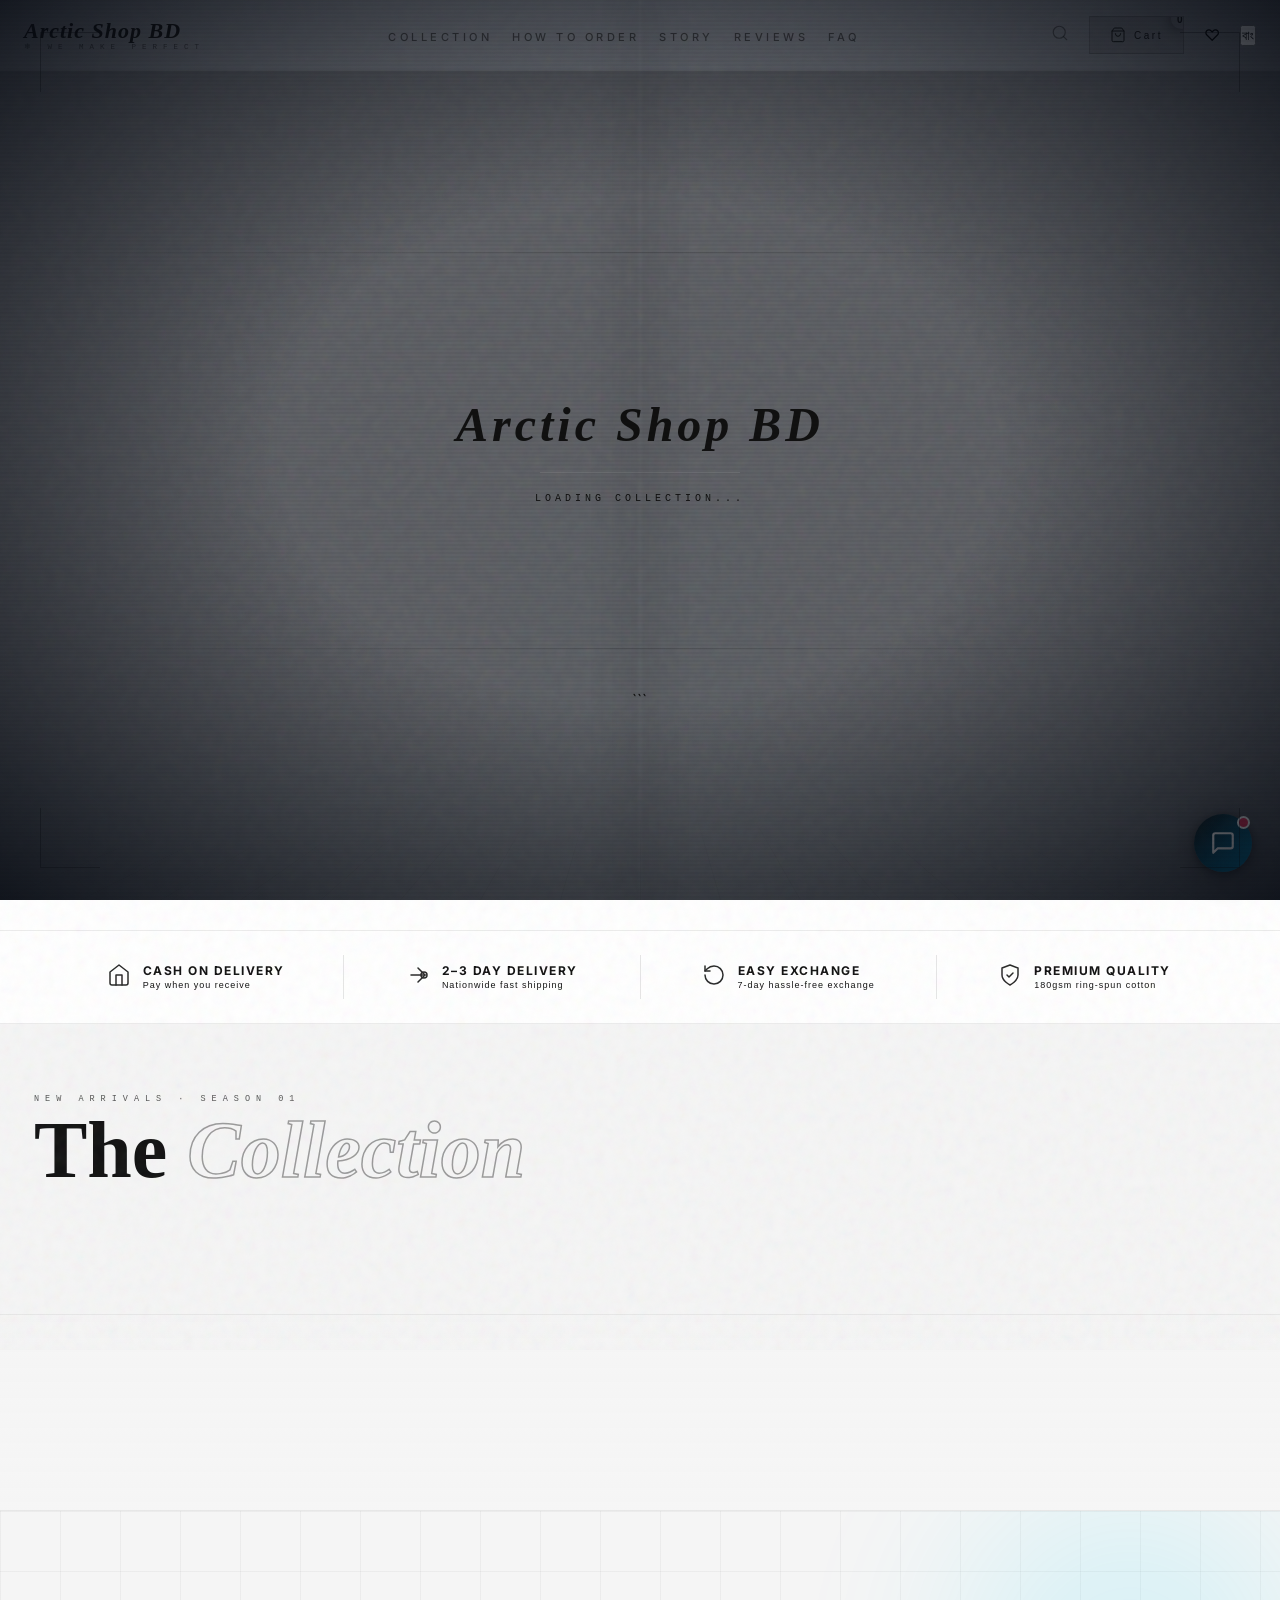
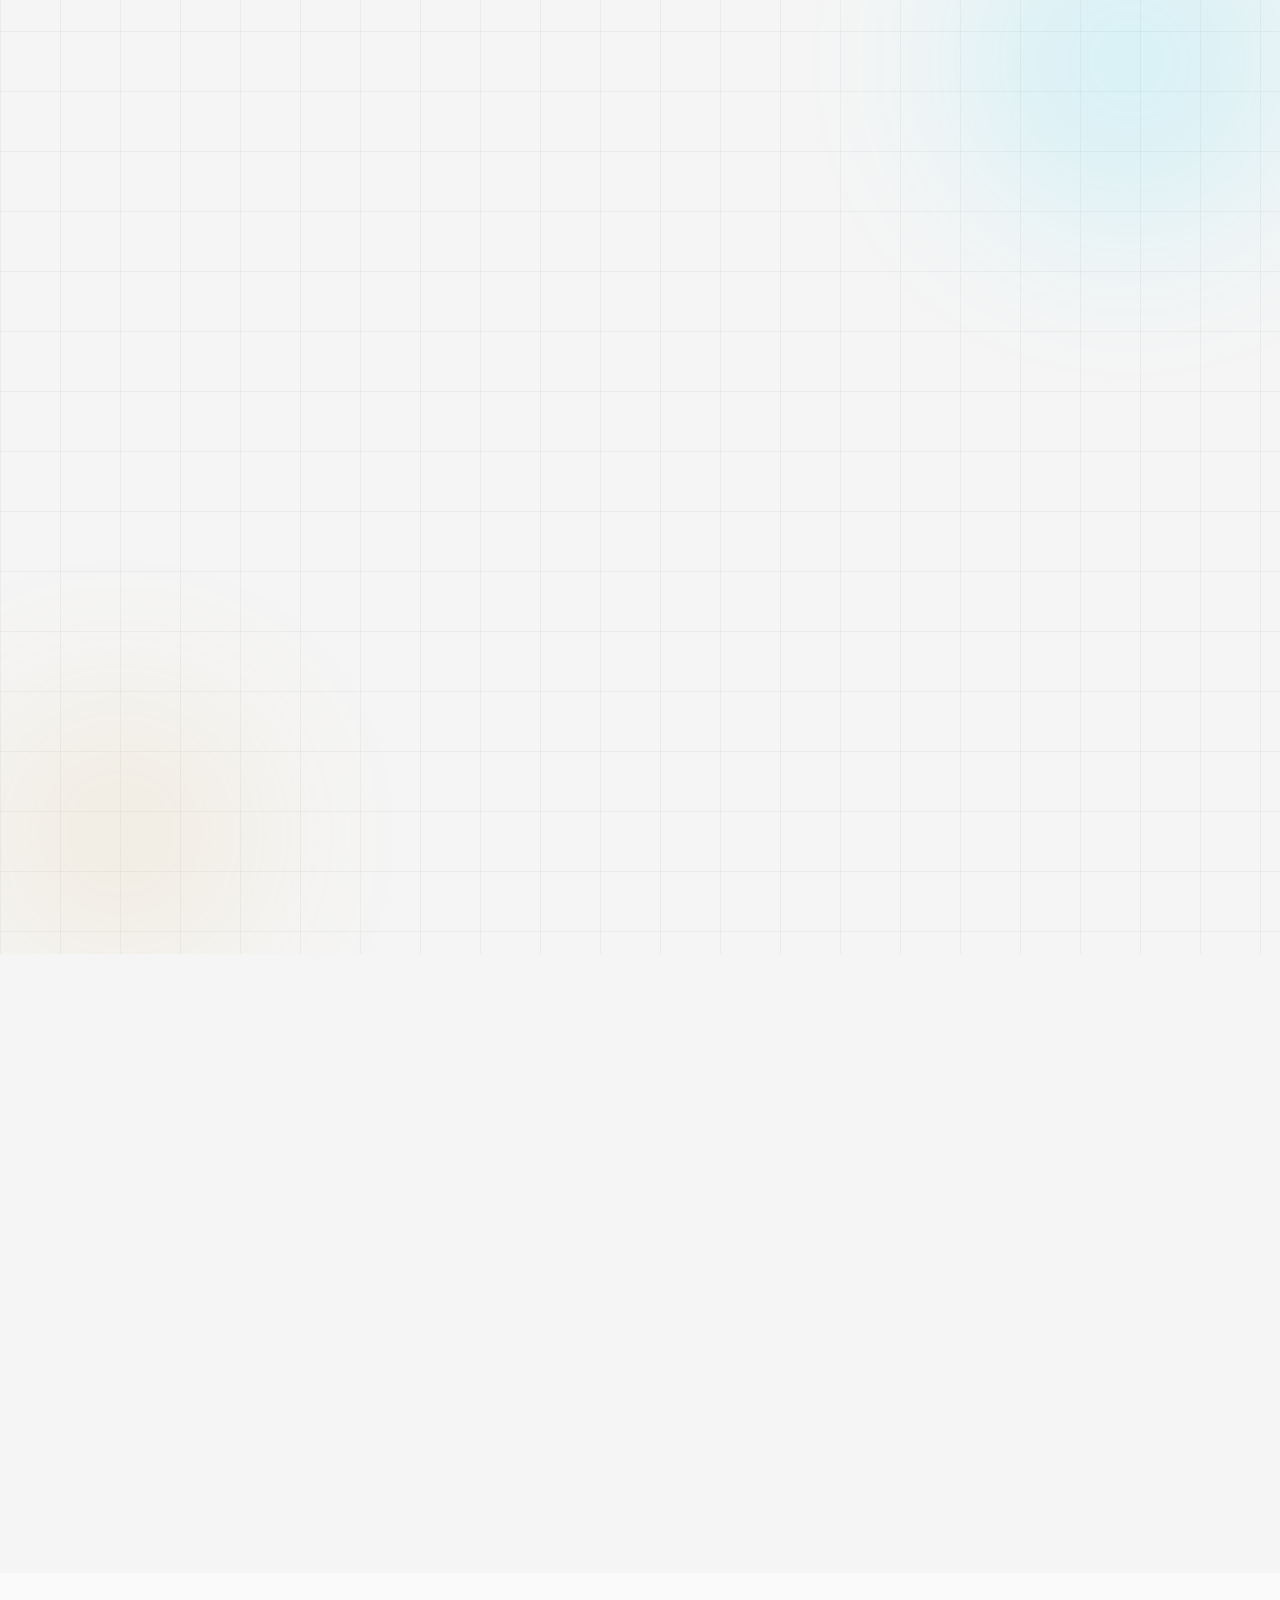
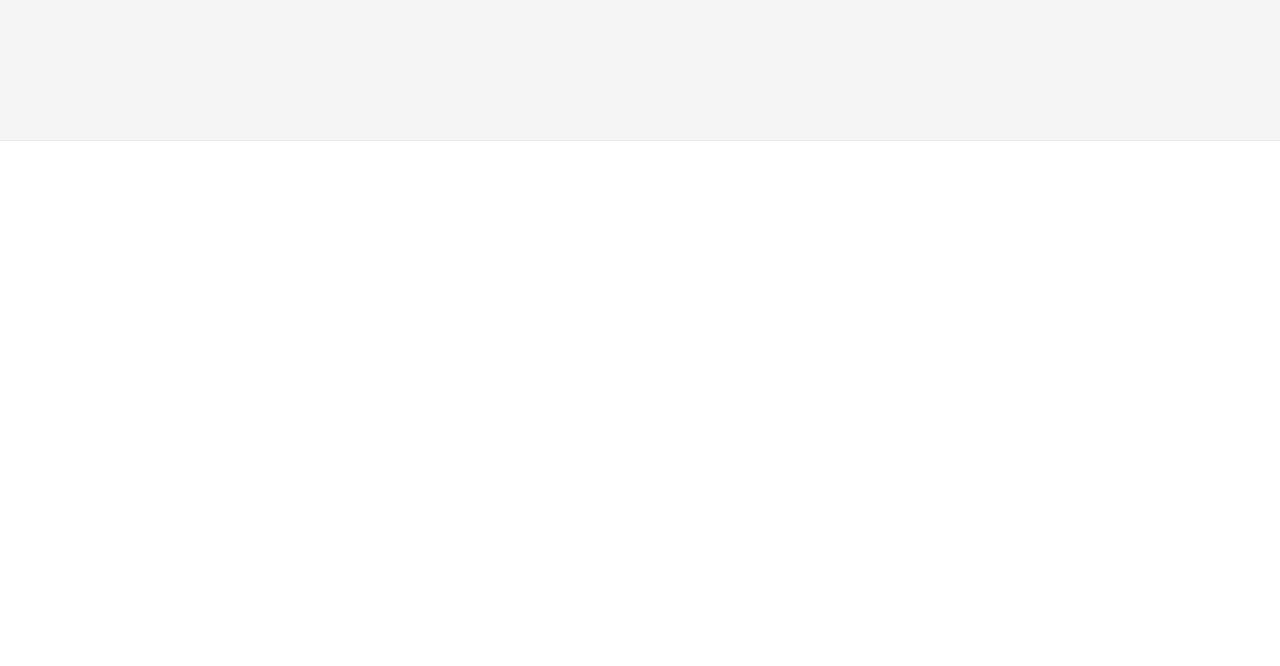
==== commit fcee3e58: "Update print statement from 'Hello' to 'Goodbye'" ====
--- a/index.html
+++ b/index.html
@@ -257,54 +257,54 @@
 @media (max-width:720px){body::after{display:none;}}
 
 /* LOADER */
-#loader{position:fixed;inset:0;background:var(--ink);z-index:9999;display:flex;flex-direction:column;align-items:center;justify-content:center;gap:20px;transition:opacity .7s,visibility .7s;}
+#loader{position:fixed;inset:0;background:var(–ink);z-index:9999;display:flex;flex-direction:column;align-items:center;justify-content:center;gap:20px;transition:opacity .7s,visibility .7s;}
 #loader.gone{opacity:0;visibility:hidden;}
-.ld-title{font-family:"Playfair Display",serif;font-size:48px;font-weight:900;font-style:italic;letter-spacing:4px;}
-.ld-title em{color:var(--glow);}
+.ld-title{font-family:“Playfair Display”,serif;font-size:48px;font-weight:900;font-style:italic;letter-spacing:4px;}
+.ld-title em{color:var(–glow);}
 .ld-track{width:200px;height:1px;background:rgba(255,255,255,0.1);overflow:hidden;}
-.ld-bar{height:100%;background:linear-gradient(90deg,var(--glow),var(--gold));animation:ldbar 0.9s ease forwards;}
-.ld-txt{font-family:"DM Mono",monospace;font-size:10px;letter-spacing:4px;color:var(--muted);text-transform:uppercase;animation:ldpulse 1.2s ease-in-out infinite;}
+.ld-bar{height:100%;background:linear-gradient(90deg,var(–glow),var(–gold));animation:ldbar 0.9s ease forwards;}
+.ld-txt{font-family:“DM Mono”,monospace;font-size:10px;letter-spacing:4px;color:var(–muted);text-transform:uppercase;animation:ldpulse 1.2s ease-in-out infinite;}
 @keyframes ldbar{from{width:0}to{width:100%}}
 @keyframes ldpulse{0%,100%{opacity:.3}50%{opacity:.9}}
 
 /* SOCIAL PROOF NOTIFICATIONS */
 #sp-wrap{position:fixed;bottom:28px;left:28px;z-index:7900;display:flex;flex-direction:column;gap:10px;pointer-events:none;}
-.sp-notif{background:var(--card);border:1px solid var(--border);border-left:3px solid var(--gold);padding:12px 16px;display:flex;align-items:center;gap:10px;transform:translateX(-120%);transition:transform .4s cubic-bezier(.34,1.56,.64,1);pointer-events:auto;max-width:280px;box-shadow:0 8px 32px rgba(0,0,0,0.4);}
+.sp-notif{background:var(–card);border:1px solid var(–border);border-left:3px solid var(–gold);padding:12px 16px;display:flex;align-items:center;gap:10px;transform:translateX(-120%);transition:transform .4s cubic-bezier(.34,1.56,.64,1);pointer-events:auto;max-width:280px;box-shadow:0 8px 32px rgba(0,0,0,0.4);}
 .sp-notif.show{transform:translateX(0);}
-.sp-av{width:36px;height:36px;border-radius:50%;background:linear-gradient(135deg,var(--glow),var(--gold));display:flex;align-items:center;justify-content:center;font-size:14px;font-weight:700;color:var(--ink);flex-shrink:0;font-family:"Inter",sans-serif;}
+.sp-av{width:36px;height:36px;border-radius:50%;background:linear-gradient(135deg,var(–glow),var(–gold));display:flex;align-items:center;justify-content:center;font-size:14px;font-weight:700;color:var(–ink);flex-shrink:0;font-family:“Inter”,sans-serif;}
 .sp-txt{flex:1;}
 .sp-txt-main{font-size:12px;font-weight:600;line-height:1.3;}
-.sp-txt-meta{font-family:"DM Mono",monospace;font-size:9px;letter-spacing:1px;color:var(--muted);margin-top:2px;}
-.sp-dot{width:6px;height:6px;border-radius:50%;background:var(--green);flex-shrink:0;animation:spPulse 1.4s ease-in-out infinite;}
+.sp-txt-meta{font-family:“DM Mono”,monospace;font-size:9px;letter-spacing:1px;color:var(–muted);margin-top:2px;}
+.sp-dot{width:6px;height:6px;border-radius:50%;background:var(–green);flex-shrink:0;animation:spPulse 1.4s ease-in-out infinite;}
 @keyframes spPulse{0%,100%{opacity:1;transform:scale(1);}50%{opacity:.5;transform:scale(1.4);}}
 @media(max-width:600px){#sp-wrap{left:12px;bottom:12px;}}
 
 /* TOAST */
 #toast-wrap{position:fixed;bottom:28px;right:28px;z-index:8000;display:flex;flex-direction:column;gap:10px;pointer-events:none;}
-.toast{background:var(--card);border:1px solid var(--border);padding:14px 20px;font-family:"Inter",sans-serif;font-size:12px;display:flex;align-items:center;gap:10px;transform:translateX(120%);transition:transform .4s cubic-bezier(.34,1.56,.64,1);border-left:3px solid var(--glow);pointer-events:auto;max-width:320px;word-break:break-word;}
+.toast{background:var(–card);border:1px solid var(–border);padding:14px 20px;font-family:“Inter”,sans-serif;font-size:12px;display:flex;align-items:center;gap:10px;transform:translateX(120%);transition:transform .4s cubic-bezier(.34,1.56,.64,1);border-left:3px solid var(–glow);pointer-events:auto;max-width:320px;word-break:break-word;}
 .toast.show{transform:translateX(0);}
-.toast.error{border-left-color:var(--hot);}
-.toast.success{border-left-color:var(--green);}
-.toast.warn{border-left-color:var(--gold);}
+.toast.error{border-left-color:var(–hot);}
+.toast.success{border-left-color:var(–green);}
+.toast.warn{border-left-color:var(–gold);}
 
 /* NAV */
 #nav{position:fixed;top:0;left:0;right:0;z-index:700;display:flex;align-items:center;justify-content:space-between;padding:20px 48px;transition:background .4s,padding .3s;border-bottom:1px solid transparent;}
 #nav.solid{background:rgba(255,255,255,0.97);backdrop-filter:blur(20px);padding:13px 48px;border-bottom-color:rgba(0,0,0,0.1);}
 .nav-brand{display:flex;flex-direction:column;line-height:1.1;}
-.nav-brand-top{font-family:"Playfair Display",serif;font-size:20px;font-weight:900;font-style:italic;}
-.nav-brand-top em{color:var(--glow);}
-.nav-brand-bot{font-family:"DM Mono",monospace;font-size:8px;letter-spacing:5px;color:var(--muted);text-transform:uppercase;}
+.nav-brand-top{font-family:“Playfair Display”,serif;font-size:20px;font-weight:900;font-style:italic;}
+.nav-brand-top em{color:var(–glow);}
+.nav-brand-bot{font-family:“DM Mono”,monospace;font-size:8px;letter-spacing:5px;color:var(–muted);text-transform:uppercase;}
 .nav-links{display:flex;gap:32px;list-style:none;}
 .nav-links a{font-size:12px;font-weight:600;letter-spacing:3px;text-transform:uppercase;color:rgba(17,17,17,0.6);position:relative;transition:color .2s;}
-.nav-links a::after{content:"";position:absolute;bottom:-4px;left:0;width:0;height:1px;background:#111;transition:width .3s;}
+.nav-links a::after{content:””;position:absolute;bottom:-4px;left:0;width:0;height:1px;background:#111;transition:width .3s;}
 .nav-links a:hover{color:#111;}
 .nav-links a:hover::after{width:100%;}
 .nav-right{display:flex;align-items:center;gap:12px;}
 .nav-search-btn{background:none;border:none;color:rgba(17,17,17,0.5);font-size:18px;padding:8px;transition:color .2s;}
-.nav-search-btn:hover{color:var(--glow);}
-.nav-cart-btn{position:relative;background:none;border:1px solid rgba(0,0,0,0.2);color:#111;padding:10px 18px;font-family:"Inter",sans-serif;font-size:11px;letter-spacing:2px;display:flex;align-items:center;gap:8px;transition:all .2s;}
-.nav-cart-btn:hover{border-color:var(--glow);color:var(--glow);}
-.cart-count{position:absolute;top:-8px;right:-8px;width:20px;height:20px;border-radius:50%;background:var(--glow);color:var(--ink);font-family:"Inter",sans-serif;font-size:10px;font-weight:700;display:flex;align-items:center;justify-content:center;transition:transform .3s;}
+.nav-search-btn:hover{color:var(–glow);}
+.nav-cart-btn{position:relative;background:none;border:1px solid rgba(0,0,0,0.2);color:#111;padding:10px 18px;font-family:“Inter”,sans-serif;font-size:11px;letter-spacing:2px;display:flex;align-items:center;gap:8px;transition:all .2s;}
+.nav-cart-btn:hover{border-color:var(–glow);color:var(–glow);}
+.cart-count{position:absolute;top:-8px;right:-8px;width:20px;height:20px;border-radius:50%;background:var(–glow);color:var(–ink);font-family:“Inter”,sans-serif;font-size:10px;font-weight:700;display:flex;align-items:center;justify-content:center;transition:transform .3s;}
 .cart-count.bump{transform:scale(1.5);}
 .hamburger{display:none;flex-direction:column;gap:5px;background:none;border:none;padding:8px;}
 .hamburger span{display:block;width:24px;height:1.5px;background:#111;transition:all .3s;}
@@ -315,274 +315,274 @@
 .search-close{position:absolute;top:24px;right:32px;background:none;border:none;color:#111;font-size:32px;opacity:.6;}
 .search-close:hover{opacity:1;}
 .search-wrap{width:min(600px,90vw);}
-.search-input{width:100%;background:none;border:none;border-bottom:1px solid rgba(17,17,17,0.3);color:#111;font-family:"Playfair Display",serif;font-size:36px;font-style:italic;padding:12px 0;outline:none;}
-.search-input::placeholder{color:var(--muted);}
-.search-hint{font-family:"Inter",sans-serif;font-size:10px;letter-spacing:3px;color:var(--muted);text-transform:uppercase;}
+.search-input{width:100%;background:none;border:none;border-bottom:1px solid rgba(17,17,17,0.3);color:#111;font-family:“Playfair Display”,serif;font-size:36px;font-style:italic;padding:12px 0;outline:none;}
+.search-input::placeholder{color:var(–muted);}
+.search-hint{font-family:“Inter”,sans-serif;font-size:10px;letter-spacing:3px;color:var(–muted);text-transform:uppercase;}
 #search-results{display:flex;flex-wrap:wrap;gap:12px;justify-content:center;}
-.sr-item{background:var(--card);border:1px solid var(--border);padding:12px 20px;font-size:14px;font-weight:600;cursor:pointer;transition:border-color .2s,color .2s;}
-.sr-item:hover{border-color:var(--glow);color:var(--glow);}
+.sr-item{background:var(–card);border:1px solid var(–border);padding:12px 20px;font-size:14px;font-weight:600;cursor:pointer;transition:border-color .2s,color .2s;}
+.sr-item:hover{border-color:var(–glow);color:var(–glow);}
 
 /* CART DRAWER */
 #cart-overlay{position:fixed;inset:0;background:rgba(0,0,0,0.6);z-index:750;opacity:0;visibility:hidden;transition:opacity .3s,visibility .3s;}
 #cart-overlay.open{opacity:1;visibility:visible;}
-#cart-drawer{position:fixed;top:0;right:0;bottom:0;width:420px;max-width:100vw;background:var(--panel);z-index:760;transform:translateX(100%);transition:transform .4s cubic-bezier(.4,0,.2,1);display:flex;flex-direction:column;border-left:1px solid var(--border);}
+#cart-drawer{position:fixed;top:0;right:0;bottom:0;width:420px;max-width:100vw;background:var(–panel);z-index:760;transform:translateX(100%);transition:transform .4s cubic-bezier(.4,0,.2,1);display:flex;flex-direction:column;border-left:1px solid var(–border);}
 #cart-drawer.open{transform:translateX(0);}
-.cart-head{padding:24px 24px 18px;border-bottom:1px solid var(--border);display:flex;align-items:center;justify-content:space-between;}
-.cart-head-title{font-family:"Playfair Display",serif;font-size:22px;font-weight:900;font-style:italic;}
-.cart-close-btn{background:none;border:none;color:var(--white);font-size:22px;opacity:.5;}
+.cart-head{padding:24px 24px 18px;border-bottom:1px solid var(–border);display:flex;align-items:center;justify-content:space-between;}
+.cart-head-title{font-family:“Playfair Display”,serif;font-size:22px;font-weight:900;font-style:italic;}
+.cart-close-btn{background:none;border:none;color:var(–white);font-size:22px;opacity:.5;}
 .cart-close-btn:hover{opacity:1;}
 .cart-body{flex:1;overflow-y:auto;padding:16px 24px;}
-.cart-empty{display:flex;flex-direction:column;align-items:center;justify-content:center;height:180px;gap:14px;color:var(--muted);}
+.cart-empty{display:flex;flex-direction:column;align-items:center;justify-content:center;height:180px;gap:14px;color:var(–muted);}
 .cart-empty-icon{font-size:44px;opacity:.3;}
-.cart-empty-txt{font-family:"DM Mono",monospace;font-size:10px;letter-spacing:3px;text-transform:uppercase;}
-.ci{display:flex;gap:12px;padding:14px 0;border-bottom:1px solid var(--border);animation:fadeUp .3s ease;}
-.ci-thumb{width:64px;height:64px;flex-shrink:0;background:var(--card);overflow:hidden;}
+.cart-empty-txt{font-family:“DM Mono”,monospace;font-size:10px;letter-spacing:3px;text-transform:uppercase;}
+.ci{display:flex;gap:12px;padding:14px 0;border-bottom:1px solid var(–border);animation:fadeUp .3s ease;}
+.ci-thumb{width:64px;height:64px;flex-shrink:0;background:var(–card);overflow:hidden;}
 .ci-thumb img{width:100%;height:100%;object-fit:cover;}
 .ci-thumb-icon{width:100%;height:100%;display:flex;align-items:center;justify-content:center;font-size:22px;}
 .ci-info{flex:1;}
 .ci-name{font-size:14px;font-weight:700;}
-.ci-meta{font-family:"DM Mono",monospace;font-size:9px;letter-spacing:2px;color:var(--muted);text-transform:uppercase;margin-top:2px;}
-.ci-price{font-family:"Inter",sans-serif;font-size:11px;color:var(--gold);margin-top:4px;}
+.ci-meta{font-family:“DM Mono”,monospace;font-size:9px;letter-spacing:2px;color:var(–muted);text-transform:uppercase;margin-top:2px;}
+.ci-price{font-family:“Inter”,sans-serif;font-size:11px;color:var(–gold);margin-top:4px;}
 .ci-qty{display:flex;align-items:center;gap:8px;margin-top:7px;}
-.qb{width:24px;height:24px;background:var(--rim);border:1px solid var(--border);color:var(--white);font-size:13px;display:flex;align-items:center;justify-content:center;transition:border-color .2s;}
-.qb:hover{border-color:var(--glow);}
-.qn{font-family:"Inter",sans-serif;font-size:12px;min-width:18px;text-align:center;}
-.ci-rm{background:none;border:none;color:var(--muted);font-size:18px;transition:color .2s;align-self:flex-start;line-height:1;}
-.ci-rm:hover{color:var(--hot);}
-.cart-foot{padding:18px 24px;border-top:1px solid var(--border);}
+.qb{width:24px;height:24px;background:var(–rim);border:1px solid var(–border);color:var(–white);font-size:13px;display:flex;align-items:center;justify-content:center;transition:border-color .2s;}
+.qb:hover{border-color:var(–glow);}
+.qn{font-family:“Inter”,sans-serif;font-size:12px;min-width:18px;text-align:center;}
+.ci-rm{background:none;border:none;color:var(–muted);font-size:18px;transition:color .2s;align-self:flex-start;line-height:1;}
+.ci-rm:hover{color:var(–hot);}
+.cart-foot{padding:18px 24px;border-top:1px solid var(–border);}
 .cart-sub{display:flex;justify-content:space-between;align-items:center;margin-bottom:5px;}
-.cart-sub-label{font-family:"DM Mono",monospace;font-size:9px;letter-spacing:3px;text-transform:uppercase;color:var(--muted);}
-.cart-sub-val{font-family:"Playfair Display",serif;font-size:22px;font-weight:900;font-style:italic;color:var(--gold);}
-.cart-del{font-family:"DM Mono",monospace;font-size:9px;letter-spacing:1px;color:var(--green);margin-bottom:14px;}
+.cart-sub-label{font-family:“DM Mono”,monospace;font-size:9px;letter-spacing:3px;text-transform:uppercase;color:var(–muted);}
+.cart-sub-val{font-family:“Playfair Display”,serif;font-size:22px;font-weight:900;font-style:italic;color:var(–gold);}
+.cart-del{font-family:“DM Mono”,monospace;font-size:9px;letter-spacing:1px;color:var(–green);margin-bottom:14px;}
 .cart-ship{margin:10px 0 14px;}
-.cart-ship-msg{font-family:"DM Mono",monospace;font-size:9px;letter-spacing:2px;text-transform:uppercase;color:var(--muted);margin-bottom:8px;display:flex;align-items:center;gap:6px;}
-.cart-ship-msg .cart-ship-amt{color:var(--gold);font-weight:700;letter-spacing:1px;}
-.cart-ship.unlocked .cart-ship-msg{color:var(--green);}
-.cart-ship-track{position:relative;height:4px;background:var(--rim);border:1px solid var(--border);overflow:hidden;}
-.cart-ship-fill{position:absolute;top:0;left:0;bottom:0;width:0;background:linear-gradient(90deg,var(--glow),var(--gold));transition:width .5s cubic-bezier(.4,0,.2,1);}
-.cart-ship.unlocked .cart-ship-fill{background:linear-gradient(90deg,var(--green),var(--glow));box-shadow:0 0 10px rgba(17,17,17,.4);}
-.co-btn{width:100%;background:linear-gradient(135deg,#111,#333);color:#fff;font-family:"Inter",sans-serif;font-size:11px;letter-spacing:3px;text-transform:uppercase;padding:16px;border:none;font-weight:700;transition:opacity .2s,transform .2s;}
+.cart-ship-msg{font-family:“DM Mono”,monospace;font-size:9px;letter-spacing:2px;text-transform:uppercase;color:var(–muted);margin-bottom:8px;display:flex;align-items:center;gap:6px;}
+.cart-ship-msg .cart-ship-amt{color:var(–gold);font-weight:700;letter-spacing:1px;}
+.cart-ship.unlocked .cart-ship-msg{color:var(–green);}
+.cart-ship-track{position:relative;height:4px;background:var(–rim);border:1px solid var(–border);overflow:hidden;}
+.cart-ship-fill{position:absolute;top:0;left:0;bottom:0;width:0;background:linear-gradient(90deg,var(–glow),var(–gold));transition:width .5s cubic-bezier(.4,0,.2,1);}
+.cart-ship.unlocked .cart-ship-fill{background:linear-gradient(90deg,var(–green),var(–glow));box-shadow:0 0 10px rgba(17,17,17,.4);}
+.co-btn{width:100%;background:linear-gradient(135deg,#111,#333);color:#fff;font-family:“Inter”,sans-serif;font-size:11px;letter-spacing:3px;text-transform:uppercase;padding:16px;border:none;font-weight:700;transition:opacity .2s,transform .2s;}
 .co-btn:hover{opacity:.9;transform:translateY(-1px);}
 .co-btn:disabled{opacity:.5;cursor:not-allowed;transform:none;}
-.cont-btn{width:100%;background:none;border:1px solid var(--border);color:var(--muted);font-family:"Inter",sans-serif;font-size:10px;letter-spacing:2px;text-transform:uppercase;padding:11px;margin-top:8px;transition:all .2s;}
-.cont-btn:hover{border-color:var(--white);color:var(--white);}
+.cont-btn{width:100%;background:none;border:1px solid var(–border);color:var(–muted);font-family:“Inter”,sans-serif;font-size:10px;letter-spacing:2px;text-transform:uppercase;padding:11px;margin-top:8px;transition:all .2s;}
+.cont-btn:hover{border-color:var(–white);color:var(–white);}
 
 /* CROSS-SELL STRIP */
-.xsell-wrap{padding:16px 0 0;border-top:1px solid var(--border);margin-top:4px;}
-.xsell-label{font-family:"DM Mono",monospace;font-size:8px;letter-spacing:3px;text-transform:uppercase;color:var(--muted);margin-bottom:10px;display:flex;align-items:center;gap:8px;}
-.xsell-label::after{content:"";flex:1;height:1px;background:var(--border);}
+.xsell-wrap{padding:16px 0 0;border-top:1px solid var(–border);margin-top:4px;}
+.xsell-label{font-family:“DM Mono”,monospace;font-size:8px;letter-spacing:3px;text-transform:uppercase;color:var(–muted);margin-bottom:10px;display:flex;align-items:center;gap:8px;}
+.xsell-label::after{content:””;flex:1;height:1px;background:var(–border);}
 .xsell-items{display:flex;gap:8px;overflow-x:auto;padding-bottom:4px;scrollbar-width:none;}
 .xsell-items::-webkit-scrollbar{display:none;}
-.xsell-item{flex-shrink:0;width:90px;cursor:pointer;background:var(--card);border:1px solid var(--border);transition:border-color .2s;}
-.xsell-item:hover{border-color:var(--glow);}
-.xsell-thumb{width:90px;height:90px;overflow:hidden;background:var(--rim);display:flex;align-items:center;justify-content:center;font-size:22px;}
+.xsell-item{flex-shrink:0;width:90px;cursor:pointer;background:var(–card);border:1px solid var(–border);transition:border-color .2s;}
+.xsell-item:hover{border-color:var(–glow);}
+.xsell-thumb{width:90px;height:90px;overflow:hidden;background:var(–rim);display:flex;align-items:center;justify-content:center;font-size:22px;}
 .xsell-thumb img{width:100%;height:100%;object-fit:cover;}
 .xsell-info{padding:5px 6px;}
 .xsell-name{font-size:9px;font-weight:700;line-height:1.3;white-space:nowrap;overflow:hidden;text-overflow:ellipsis;}
-.xsell-price{font-family:"Inter",sans-serif;font-size:8px;color:var(--gold);margin-top:1px;}
+.xsell-price{font-family:“Inter”,sans-serif;font-size:8px;color:var(–gold);margin-top:1px;}
 
 /* PRODUCT MODAL */
 #modal-bg{position:fixed;inset:0;background:rgba(0,0,0,0.87);z-index:850;display:flex;align-items:center;justify-content:center;padding:20px;opacity:0;visibility:hidden;transition:opacity .3s,visibility .3s;}
 #modal-bg.open{opacity:1;visibility:visible;}
-.modal{background:var(--panel);border:1px solid var(--border);width:min(860px,100%);max-height:90vh;overflow-y:auto;display:grid;grid-template-columns:1fr 1fr;animation:scIn .3s cubic-bezier(.34,1.56,.64,1);}
+.modal{background:var(–panel);border:1px solid var(–border);width:min(860px,100%);max-height:90vh;overflow-y:auto;display:grid;grid-template-columns:1fr 1fr;animation:scIn .3s cubic-bezier(.34,1.56,.64,1);}
 @keyframes scIn{from{transform:scale(.92);opacity:0}to{transform:scale(1);opacity:1}}
-.modal-art{background:var(--card);display:flex;align-items:center;justify-content:center;min-height:360px;position:relative;overflow:hidden;}
+.modal-art{background:var(–card);display:flex;align-items:center;justify-content:center;min-height:360px;position:relative;overflow:hidden;}
 .modal-art img{width:100%;height:100%;object-fit:cover;}
 .modal-body{padding:36px 30px;display:flex;flex-direction:column;gap:14px;overflow-y:auto;}
-.m-close{position:absolute;top:10px;right:10px;background:rgba(0,0,0,.55);border:none;color:var(--white);width:30px;height:30px;border-radius:50%;font-size:15px;display:flex;align-items:center;justify-content:center;z-index:2;}
-.m-close:hover{background:var(--hot);}
-.m-edition{font-family:"DM Mono",monospace;font-size:9px;letter-spacing:4px;text-transform:uppercase;color:var(--glow);}
-.m-name{font-family:"Playfair Display",serif;font-size:28px;font-weight:900;font-style:italic;line-height:1.1;}
-.m-price{font-family:"Playfair Display",serif;font-size:24px;font-weight:700;font-style:italic;color:var(--gold);}
-.m-desc{font-size:13px;color:var(--muted);line-height:1.7;}
-.m-sec{font-family:"DM Mono",monospace;font-size:9px;letter-spacing:3px;text-transform:uppercase;color:var(--muted);margin-bottom:7px;}
+.m-close{position:absolute;top:10px;right:10px;background:rgba(0,0,0,.55);border:none;color:var(–white);width:30px;height:30px;border-radius:50%;font-size:15px;display:flex;align-items:center;justify-content:center;z-index:2;}
+.m-close:hover{background:var(–hot);}
+.m-edition{font-family:“DM Mono”,monospace;font-size:9px;letter-spacing:4px;text-transform:uppercase;color:var(–glow);}
+.m-name{font-family:“Playfair Display”,serif;font-size:28px;font-weight:900;font-style:italic;line-height:1.1;}
+.m-price{font-family:“Playfair Display”,serif;font-size:24px;font-weight:700;font-style:italic;color:var(–gold);}
+.m-desc{font-size:13px;color:var(–muted);line-height:1.7;}
+.m-sec{font-family:“DM Mono”,monospace;font-size:9px;letter-spacing:3px;text-transform:uppercase;color:var(–muted);margin-bottom:7px;}
 .size-grid{display:flex;gap:7px;flex-wrap:wrap;}
-.sz{width:44px;height:44px;background:var(--card);border:1px solid var(--border);color:var(--white);font-family:"Inter",sans-serif;font-size:11px;transition:all .2s;}
-.sz:hover{border-color:var(--glow);}
-.sz.sel{background:var(--glow);border-color:var(--glow);color:var(--ink);font-weight:700;}
+.sz{width:44px;height:44px;background:var(–card);border:1px solid var(–border);color:var(–white);font-family:“Inter”,sans-serif;font-size:11px;transition:all .2s;}
+.sz:hover{border-color:var(–glow);}
+.sz.sel{background:var(–glow);border-color:var(–glow);color:var(–ink);font-weight:700;}
 .qty-row{display:flex;align-items:center;gap:10px;}
-.mqb{width:38px;height:38px;background:var(--card);border:1px solid var(--border);color:var(--white);font-size:16px;transition:border-color .2s;}
-.mqb:hover{border-color:var(--glow);}
-.mqn{font-family:"Inter",sans-serif;font-size:15px;min-width:28px;text-align:center;}
-.m-add{width:100%;background:#111;color:#fff;font-family:"Inter",sans-serif;font-size:11px;letter-spacing:3px;text-transform:uppercase;padding:14px;border:none;font-weight:700;transition:background .2s,transform .15s;}
+.mqb{width:38px;height:38px;background:var(–card);border:1px solid var(–border);color:var(–white);font-size:16px;transition:border-color .2s;}
+.mqb:hover{border-color:var(–glow);}
+.mqn{font-family:“Inter”,sans-serif;font-size:15px;min-width:28px;text-align:center;}
+.m-add{width:100%;background:#111;color:#fff;font-family:“Inter”,sans-serif;font-size:11px;letter-spacing:3px;text-transform:uppercase;padding:14px;border:none;font-weight:700;transition:background .2s,transform .15s;}
 .m-add:hover{background:#333;transform:translateY(-1px);}
-.m-wish{width:100%;background:none;border:1px solid var(--border);color:var(--muted);font-family:"Inter",sans-serif;font-size:10px;letter-spacing:2px;text-transform:uppercase;padding:10px;transition:all .2s;}
-.m-wish:hover{border-color:var(--gold);color:var(--gold);}
+.m-wish{width:100%;background:none;border:1px solid var(–border);color:var(–muted);font-family:“Inter”,sans-serif;font-size:10px;letter-spacing:2px;text-transform:uppercase;padding:10px;transition:all .2s;}
+.m-wish:hover{border-color:var(–gold);color:var(–gold);}
 .m-feats{display:flex;flex-direction:column;gap:6px;}
-.m-feat{display:flex;align-items:center;gap:8px;font-size:12px;color:var(--muted);}
-.m-feat-ic{color:var(--glow);}
-.m-stock{display:inline-flex;align-items:center;gap:6px;font-family:"DM Mono",monospace;font-size:9px;letter-spacing:2px;text-transform:uppercase;}
-.m-stock-dot{width:7px;height:7px;border-radius:50%;background:var(--green);}
-.m-stock-dot.low{background:var(--gold);}
-.m-stock-dot.out{background:var(--hot);}
+.m-feat{display:flex;align-items:center;gap:8px;font-size:12px;color:var(–muted);}
+.m-feat-ic{color:var(–glow);}
+.m-stock{display:inline-flex;align-items:center;gap:6px;font-family:“DM Mono”,monospace;font-size:9px;letter-spacing:2px;text-transform:uppercase;}
+.m-stock-dot{width:7px;height:7px;border-radius:50%;background:var(–green);}
+.m-stock-dot.low{background:var(–gold);}
+.m-stock-dot.out{background:var(–hot);}
 
 /* CHECKOUT MODAL */
 #co-modal{position:fixed;inset:0;background:rgba(0,0,0,0.93);z-index:870;display:flex;align-items:center;justify-content:center;padding:20px;opacity:0;visibility:hidden;transition:opacity .3s,visibility .3s;}
 #co-modal.open{opacity:1;visibility:visible;}
-.co-box{background:var(--panel);border:1px solid var(--border);width:min(600px,100%);max-height:92vh;overflow-y:auto;padding:36px 30px;animation:scIn .3s ease;}
+.co-box{background:var(–panel);border:1px solid var(–border);width:min(600px,100%);max-height:92vh;overflow-y:auto;padding:36px 30px;animation:scIn .3s ease;}
 
 /* CHECKOUT PROGRESS BAR */
 .co-progress{display:flex;align-items:center;margin-bottom:28px;position:relative;}
-.co-progress::before{content:"";position:absolute;top:14px;left:14px;right:14px;height:1px;background:var(--border);z-index:0;}
-.co-prog-fill{position:absolute;top:14px;left:14px;height:1px;background:linear-gradient(90deg,var(--glow),var(--gold));z-index:1;transition:width .5s cubic-bezier(.4,0,.2,1);}
+.co-progress::before{content:””;position:absolute;top:14px;left:14px;right:14px;height:1px;background:var(–border);z-index:0;}
+.co-prog-fill{position:absolute;top:14px;left:14px;height:1px;background:linear-gradient(90deg,var(–glow),var(–gold));z-index:1;transition:width .5s cubic-bezier(.4,0,.2,1);}
 .co-step{display:flex;flex-direction:column;align-items:center;gap:6px;flex:1;position:relative;z-index:2;}
-.co-step-dot{width:28px;height:28px;border-radius:50%;background:var(--panel);border:1px solid var(--border);display:flex;align-items:center;justify-content:center;font-family:"Inter",sans-serif;font-size:10px;font-weight:700;color:var(--muted);transition:all .35s;}
-.co-step.active .co-step-dot{background:var(--glow);border-color:var(--glow);color:var(--ink);box-shadow:0 0 18px rgba(17,17,17,0.45);}
-.co-step.done .co-step-dot{background:var(--green);border-color:var(--green);color:var(--ink);}
-.co-step-lbl{font-family:"DM Mono",monospace;font-size:8px;letter-spacing:2px;text-transform:uppercase;color:var(--muted);white-space:nowrap;transition:color .35s;}
-.co-step.active .co-step-lbl{color:var(--glow);}
-.co-step.done .co-step-lbl{color:var(--green);}
+.co-step-dot{width:28px;height:28px;border-radius:50%;background:var(–panel);border:1px solid var(–border);display:flex;align-items:center;justify-content:center;font-family:“Inter”,sans-serif;font-size:10px;font-weight:700;color:var(–muted);transition:all .35s;}
+.co-step.active .co-step-dot{background:var(–glow);border-color:var(–glow);color:var(–ink);box-shadow:0 0 18px rgba(17,17,17,0.45);}
+.co-step.done .co-step-dot{background:var(–green);border-color:var(–green);color:var(–ink);}
+.co-step-lbl{font-family:“DM Mono”,monospace;font-size:8px;letter-spacing:2px;text-transform:uppercase;color:var(–muted);white-space:nowrap;transition:color .35s;}
+.co-step.active .co-step-lbl{color:var(–glow);}
+.co-step.done .co-step-lbl{color:var(–green);}
 
 /* STEP PANELS */
 .co-panel{display:none;}
 .co-panel.active{display:block;animation:fadeUp .3s ease;}
 @keyframes fadeUp{from{opacity:0;transform:translateY(10px)}to{opacity:1;transform:translateY(0)}}
-.co-title{font-family:"Playfair Display",serif;font-size:28px;font-weight:900;font-style:italic;margin-bottom:4px;}
-.co-sub{font-family:"DM Mono",monospace;font-size:9px;letter-spacing:3px;text-transform:uppercase;color:var(--muted);margin-bottom:26px;}
+.co-title{font-family:“Playfair Display”,serif;font-size:28px;font-weight:900;font-style:italic;margin-bottom:4px;}
+.co-sub{font-family:“DM Mono”,monospace;font-size:9px;letter-spacing:3px;text-transform:uppercase;color:var(–muted);margin-bottom:26px;}
 .co-sec{margin-bottom:22px;}
-.co-sec-title{font-family:"DM Mono",monospace;font-size:9px;letter-spacing:4px;text-transform:uppercase;color:var(--glow);margin-bottom:12px;padding-bottom:8px;border-bottom:1px solid var(--border);}
+.co-sec-title{font-family:“DM Mono”,monospace;font-size:9px;letter-spacing:4px;text-transform:uppercase;color:var(–glow);margin-bottom:12px;padding-bottom:8px;border-bottom:1px solid var(–border);}
 .f{margin-bottom:12px;}
-.f label{display:block;font-family:"Inter",sans-serif;font-size:9px;letter-spacing:3px;text-transform:uppercase;color:var(--glow);margin-bottom:6px;}
-.f label .req{color:var(--hot);}
-.f input,.f select,.f textarea{width:100%;background:#fff;border:1px solid var(--border);color:#111;font-family:"Inter",sans-serif;font-size:15px;padding:12px 14px;outline:none;transition:border-color .2s,background .2s;appearance:none;}
-.f input:focus,.f select:focus,.f textarea:focus{border-color:var(--glow);background:rgba(17,17,17,0.03);}
-.f input.err,.f select.err,.f textarea.err{border-color:var(--hot);}
+.f label{display:block;font-family:“Inter”,sans-serif;font-size:9px;letter-spacing:3px;text-transform:uppercase;color:var(–glow);margin-bottom:6px;}
+.f label .req{color:var(–hot);}
+.f input,.f select,.f textarea{width:100%;background:#fff;border:1px solid var(–border);color:#111;font-family:“Inter”,sans-serif;font-size:15px;padding:12px 14px;outline:none;transition:border-color .2s,background .2s;appearance:none;}
+.f input:focus,.f select:focus,.f textarea:focus{border-color:var(–glow);background:rgba(17,17,17,0.03);}
+.f input.err,.f select.err,.f textarea.err{border-color:var(–hot);}
 .f textarea{resize:vertical;min-height:75px;}
 .f-row{display:grid;grid-template-columns:1fr 1fr;gap:12px;}
-.pay-opt{display:flex;align-items:center;gap:12px;padding:12px 14px;border:1px solid var(--border);cursor:pointer;margin-bottom:8px;transition:border-color .2s,background .2s;}
-.pay-opt:hover{border-color:var(--glow);}
-.pay-opt.sel{border-color:var(--glow);background:rgba(17,17,17,0.05);}
-.pay-radio{width:14px;height:14px;border-radius:50%;border:2px solid var(--border);display:flex;align-items:center;justify-content:center;flex-shrink:0;}
-.pay-opt.sel .pay-radio{border-color:var(--glow);}
-.pay-dot{width:7px;height:7px;border-radius:50%;background:var(--glow);display:none;}
+.pay-opt{display:flex;align-items:center;gap:12px;padding:12px 14px;border:1px solid var(–border);cursor:pointer;margin-bottom:8px;transition:border-color .2s,background .2s;}
+.pay-opt:hover{border-color:var(–glow);}
+.pay-opt.sel{border-color:var(–glow);background:rgba(17,17,17,0.05);}
+.pay-radio{width:14px;height:14px;border-radius:50%;border:2px solid var(–border);display:flex;align-items:center;justify-content:center;flex-shrink:0;}
+.pay-opt.sel .pay-radio{border-color:var(–glow);}
+.pay-dot{width:7px;height:7px;border-radius:50%;background:var(–glow);display:none;}
 .pay-opt.sel .pay-dot{display:block;}
 .pay-name{font-size:14px;font-weight:700;}
-.pay-desc{font-size:11px;color:var(--muted);}
+.pay-desc{font-size:11px;color:var(–muted);}
 .pay-details{display:none;margin-top:14px;padding:18px;border:1px solid rgba(226,19,110,0.35);background:linear-gradient(135deg,rgba(226,19,110,0.09),rgba(226,19,110,0.02));border-left:3px solid #e2136e;}
 .pay-details.show{display:block;}
-.pay-details-title{font-family:"Inter",sans-serif;font-size:10px;letter-spacing:3px;text-transform:uppercase;color:#ff4f94;margin-bottom:12px;}
-.bkash-amount-row{display:flex;justify-content:space-between;align-items:center;background:rgba(0,0,0,0.05);padding:10px 14px;margin-bottom:10px;font-family:"Inter",sans-serif;font-size:12px;color:var(--muted);letter-spacing:2px;text-transform:uppercase;}
+.pay-details-title{font-family:“Inter”,sans-serif;font-size:10px;letter-spacing:3px;text-transform:uppercase;color:#ff4f94;margin-bottom:12px;}
+.bkash-amount-row{display:flex;justify-content:space-between;align-items:center;background:rgba(0,0,0,0.05);padding:10px 14px;margin-bottom:10px;font-family:“Inter”,sans-serif;font-size:12px;color:var(–muted);letter-spacing:2px;text-transform:uppercase;}
 .bkash-amount-row strong{color:#ff6ba8;font-size:16px;letter-spacing:0;text-transform:none;font-family:Inter,sans-serif;}
 .bkash-num{display:flex;align-items:center;gap:12px;background:rgba(0,0,0,0.04);padding:10px 14px;border:1px dashed rgba(226,19,110,0.5);margin-bottom:12px;}
 .bkash-num-info{display:flex;flex-direction:column;gap:2px;flex:1;min-width:0;}
-.bkash-num-label{font-family:"Inter",sans-serif;font-size:9px;letter-spacing:2px;text-transform:uppercase;color:var(--muted);}
-.bkash-num-val{font-family:"Inter",sans-serif;font-size:16px;font-weight:700;color:#fff;letter-spacing:1px;}
-.bkash-copy{background:#e2136e;color:#fff;border:0;padding:8px 14px;font-family:"Inter",sans-serif;font-size:10px;letter-spacing:2px;text-transform:uppercase;cursor:pointer;font-weight:700;transition:background .2s;flex-shrink:0;}
+.bkash-num-label{font-family:“Inter”,sans-serif;font-size:9px;letter-spacing:2px;text-transform:uppercase;color:var(–muted);}
+.bkash-num-val{font-family:“Inter”,sans-serif;font-size:16px;font-weight:700;color:#fff;letter-spacing:1px;}
+.bkash-copy{background:#e2136e;color:#fff;border:0;padding:8px 14px;font-family:“Inter”,sans-serif;font-size:10px;letter-spacing:2px;text-transform:uppercase;cursor:pointer;font-weight:700;transition:background .2s;flex-shrink:0;}
 .bkash-copy:hover{background:#ff3383;}
-.bkash-copy.copied{background:var(--green);}
-.bkash-steps{font-size:12px;line-height:1.7;color:var(--white);margin:0 0 12px 0;padding-left:18px;}
+.bkash-copy.copied{background:var(–green);}
+.bkash-steps{font-size:12px;line-height:1.7;color:var(–white);margin:0 0 12px 0;padding-left:18px;}
 .bkash-steps li{margin-bottom:3px;}
 .bkash-steps strong{color:#ff6ba8;font-weight:700;}
-.bkash-trx-wrap label{display:block;font-family:"Inter",sans-serif;font-size:10px;letter-spacing:2px;text-transform:uppercase;color:#ff6ba8;margin-bottom:6px;}
-.bkash-trx-wrap input{width:100%;background:#fff;border:1px solid rgba(226,19,110,0.4);padding:11px 13px;color:#111;font-family:"Inter",sans-serif;font-size:13px;letter-spacing:2px;text-transform:uppercase;}
+.bkash-trx-wrap label{display:block;font-family:“Inter”,sans-serif;font-size:10px;letter-spacing:2px;text-transform:uppercase;color:#ff6ba8;margin-bottom:6px;}
+.bkash-trx-wrap input{width:100%;background:#fff;border:1px solid rgba(226,19,110,0.4);padding:11px 13px;color:#111;font-family:“Inter”,sans-serif;font-size:13px;letter-spacing:2px;text-transform:uppercase;}
 .bkash-trx-wrap input:focus{outline:none;border-color:#e2136e;box-shadow:0 0 0 2px rgba(226,19,110,0.2);}
-.bkash-trx-wrap input.err{border-color:var(--hot);box-shadow:0 0 0 2px rgba(232,50,90,0.2);}
+.bkash-trx-wrap input.err{border-color:var(–hot);box-shadow:0 0 0 2px rgba(232,50,90,0.2);}
 #nagad-details{border:1px solid rgba(244,115,33,0.35);background:linear-gradient(135deg,rgba(244,115,33,0.09),rgba(244,115,33,0.02));border-left:3px solid #f47321;}
 #nagad-details .pay-details-title{color:#ffa060;}
 #nagad-details .bkash-amount-row strong{color:#ffa060;}
 #nagad-details .bkash-num{border:1px dashed rgba(244,115,33,0.5);}
 #nagad-details .bkash-copy{background:#f47321;}
 #nagad-details .bkash-copy:hover{background:#ff9040;}
-#nagad-details .bkash-copy.copied{background:var(--green);}
+#nagad-details .bkash-copy.copied{background:var(–green);}
 #nagad-details .bkash-steps strong{color:#ffa060;}
 #nagad-details .bkash-trx-wrap label{color:#ffa060;}
 #nagad-details .bkash-trx-wrap input{border:1px solid rgba(244,115,33,0.4);}
 #nagad-details .bkash-trx-wrap input:focus{border-color:#f47321;box-shadow:0 0 0 2px rgba(244,115,33,0.2);}
-.ord-mini{background:var(--card);border:1px solid var(--border);padding:16px;}
-.ord-item{display:flex;justify-content:space-between;padding:7px 0;border-bottom:1px solid var(--border);font-size:13px;}
+.ord-mini{background:var(–card);border:1px solid var(–border);padding:16px;}
+.ord-item{display:flex;justify-content:space-between;padding:7px 0;border-bottom:1px solid var(–border);font-size:13px;}
 .ord-item:last-child{border-bottom:none;}
-.ord-name{color:var(--muted);}
-.ord-price{font-family:"Inter",sans-serif;color:var(--gold);}
-.ord-tot{display:flex;justify-content:space-between;padding-top:12px;margin-top:5px;border-top:1px solid var(--border);}
-.ord-tot-label{font-family:"Inter",sans-serif;font-size:9px;letter-spacing:3px;text-transform:uppercase;color:var(--muted);}
-.ord-tot-val{font-family:"Playfair Display",serif;font-size:20px;font-weight:900;font-style:italic;color:var(--gold);}
-.place-btn{width:100%;background:linear-gradient(135deg,var(--green),#009966);color:var(--white);font-family:"Inter",sans-serif;font-size:12px;letter-spacing:3px;text-transform:uppercase;padding:18px;border:none;font-weight:700;margin-top:16px;transition:all .25s;position:relative;overflow:hidden;}
+.ord-name{color:var(–muted);}
+.ord-price{font-family:“Inter”,sans-serif;color:var(–gold);}
+.ord-tot{display:flex;justify-content:space-between;padding-top:12px;margin-top:5px;border-top:1px solid var(–border);}
+.ord-tot-label{font-family:“Inter”,sans-serif;font-size:9px;letter-spacing:3px;text-transform:uppercase;color:var(–muted);}
+.ord-tot-val{font-family:“Playfair Display”,serif;font-size:20px;font-weight:900;font-style:italic;color:var(–gold);}
+.place-btn{width:100%;background:linear-gradient(135deg,var(–green),#009966);color:var(–white);font-family:“Inter”,sans-serif;font-size:12px;letter-spacing:3px;text-transform:uppercase;padding:18px;border:none;font-weight:700;margin-top:16px;transition:all .25s;position:relative;overflow:hidden;}
 .place-btn:hover{transform:translateY(-2px);box-shadow:0 8px 32px rgba(26,138,90,0.35);}
 .place-btn:disabled{opacity:.6;cursor:not-allowed;transform:none;box-shadow:none;}
 .place-btn .spinner{display:none;width:16px;height:16px;border:2px solid rgba(255,255,255,0.3);border-top-color:white;border-radius:50%;animation:spin .8s linear infinite;margin:0 auto;}
 .place-btn.loading .btn-txt{display:none;}
 .place-btn.loading .spinner{display:block;}
 @keyframes spin{to{transform:rotate(360deg)}}
-.back-btn{width:100%;background:none;border:1px solid var(--border);color:var(--muted);font-family:"Inter",sans-serif;font-size:10px;letter-spacing:2px;text-transform:uppercase;padding:10px;margin-top:8px;transition:all .2s;}
-.back-btn:hover{border-color:var(--white);color:var(--white);}
+.back-btn{width:100%;background:none;border:1px solid var(–border);color:var(–muted);font-family:“Inter”,sans-serif;font-size:10px;letter-spacing:2px;text-transform:uppercase;padding:10px;margin-top:8px;transition:all .2s;}
+.back-btn:hover{border-color:var(–white);color:var(–white);}
 
 /* PROMO CODE */
 .promo-row{display:flex;gap:8px;align-items:stretch;}
-.promo-row input{flex:1;background:#fff;border:1px solid var(--border);color:#111;font-family:"Inter",sans-serif;font-size:13px;letter-spacing:2px;text-transform:uppercase;padding:11px 14px;outline:none;transition:border-color .2s;}
-.promo-row input:focus{border-color:var(--glow);}
-.promo-row input.err{border-color:var(--hot);}
-.promo-row input.ok{border-color:var(--green);}
-.promo-apply-btn{background:none;border:1px solid var(--border);color:var(--muted);font-family:"Inter",sans-serif;font-size:10px;letter-spacing:2px;text-transform:uppercase;padding:11px 16px;transition:all .2s;white-space:nowrap;}
-.promo-apply-btn:hover{border-color:var(--glow);color:var(--glow);}
-.promo-msg{font-family:"Inter",sans-serif;font-size:10px;letter-spacing:2px;margin-top:7px;min-height:16px;}
-.promo-msg.ok{color:var(--green);}
-.promo-msg.err{color:var(--hot);}
-.ord-discount{display:flex;justify-content:space-between;padding:7px 0;border-bottom:1px solid var(--border);font-size:13px;}
-.ord-discount-label{color:var(--green);}
-.ord-discount-val{font-family:"Inter",sans-serif;color:var(--green);}
+.promo-row input{flex:1;background:#fff;border:1px solid var(–border);color:#111;font-family:“Inter”,sans-serif;font-size:13px;letter-spacing:2px;text-transform:uppercase;padding:11px 14px;outline:none;transition:border-color .2s;}
+.promo-row input:focus{border-color:var(–glow);}
+.promo-row input.err{border-color:var(–hot);}
+.promo-row input.ok{border-color:var(–green);}
+.promo-apply-btn{background:none;border:1px solid var(–border);color:var(–muted);font-family:“Inter”,sans-serif;font-size:10px;letter-spacing:2px;text-transform:uppercase;padding:11px 16px;transition:all .2s;white-space:nowrap;}
+.promo-apply-btn:hover{border-color:var(–glow);color:var(–glow);}
+.promo-msg{font-family:“Inter”,sans-serif;font-size:10px;letter-spacing:2px;margin-top:7px;min-height:16px;}
+.promo-msg.ok{color:var(–green);}
+.promo-msg.err{color:var(–hot);}
+.ord-discount{display:flex;justify-content:space-between;padding:7px 0;border-bottom:1px solid var(–border);font-size:13px;}
+.ord-discount-label{color:var(–green);}
+.ord-discount-val{font-family:“Inter”,sans-serif;color:var(–green);}
 
 /* SUCCESS MODAL */
 #ok-modal{position:fixed;inset:0;background:rgba(0,0,0,0.95);z-index:900;display:flex;align-items:center;justify-content:center;padding:20px;opacity:0;visibility:hidden;transition:opacity .3s,visibility .3s;}
 #ok-modal.open{opacity:1;visibility:visible;}
-.ok-box{background:var(--panel);border:1px solid rgba(26,138,90,0.35);padding:56px 44px;text-align:center;max-width:480px;width:100%;animation:scIn .4s ease;}
+.ok-box{background:var(–panel);border:1px solid rgba(26,138,90,0.35);padding:56px 44px;text-align:center;max-width:480px;width:100%;animation:scIn .4s ease;}
 .ok-icon{font-size:72px;margin-bottom:20px;animation:bounceIn .5s ease;}
 @keyframes bounceIn{0%{transform:scale(0)}70%{transform:scale(1.15)}100%{transform:scale(1)}}
-.ok-title{font-family:"Playfair Display",serif;font-size:34px;font-weight:900;font-style:italic;color:var(--green);margin-bottom:10px;}
-.ok-msg{font-size:15px;color:var(--muted);line-height:1.65;margin-bottom:6px;}
-.ok-id{font-family:"DM Mono",monospace;font-size:11px;letter-spacing:3px;color:var(--glow);margin-bottom:8px;}
-.ok-email-note{font-family:"Inter",sans-serif;font-size:10px;letter-spacing:1px;color:rgba(26,138,90,0.7);margin-bottom:28px;}
-.ok-close{background:#111;color:#fff;font-family:"Inter",sans-serif;font-size:11px;letter-spacing:3px;text-transform:uppercase;padding:14px 32px;border:none;font-weight:700;transition:background .2s;}
+.ok-title{font-family:“Playfair Display”,serif;font-size:34px;font-weight:900;font-style:italic;color:var(–green);margin-bottom:10px;}
+.ok-msg{font-size:15px;color:var(–muted);line-height:1.65;margin-bottom:6px;}
+.ok-id{font-family:“DM Mono”,monospace;font-size:11px;letter-spacing:3px;color:var(–glow);margin-bottom:8px;}
+.ok-email-note{font-family:“Inter”,sans-serif;font-size:10px;letter-spacing:1px;color:rgba(26,138,90,0.7);margin-bottom:28px;}
+.ok-close{background:#111;color:#fff;font-family:“Inter”,sans-serif;font-size:11px;letter-spacing:3px;text-transform:uppercase;padding:14px 32px;border:none;font-weight:700;transition:background .2s;}
 .ok-close:hover{background:#333;}
 
 /* STOCK BADGE */
-.stock-badge{display:inline-flex;align-items:center;gap:5px;font-family:"DM Mono",monospace;font-size:8px;letter-spacing:2px;text-transform:uppercase;padding:3px 8px;border:1px solid;}
-.stock-in{color:var(--green);border-color:rgba(26,138,90,0.3);background:rgba(26,138,90,0.07);}
-.stock-low{color:var(--gold);border-color:rgba(201,168,76,0.3);background:rgba(201,168,76,0.07);}
-.stock-out{color:var(--hot);border-color:rgba(232,50,90,0.3);background:rgba(232,50,90,0.07);}
+.stock-badge{display:inline-flex;align-items:center;gap:5px;font-family:“DM Mono”,monospace;font-size:8px;letter-spacing:2px;text-transform:uppercase;padding:3px 8px;border:1px solid;}
+.stock-in{color:var(–green);border-color:rgba(26,138,90,0.3);background:rgba(26,138,90,0.07);}
+.stock-low{color:var(–gold);border-color:rgba(201,168,76,0.3);background:rgba(201,168,76,0.07);}
+.stock-out{color:var(–hot);border-color:rgba(232,50,90,0.3);background:rgba(232,50,90,0.07);}
 
 /* HERO */
 .hero{position:relative;min-height:100vh;display:flex;flex-direction:column;align-items:center;justify-content:center;text-align:center;overflow:hidden;padding:120px 24px 100px;}
 .hero-bg{position:absolute;inset:0;width:100%;height:100%;object-fit:cover;z-index:0;}
-.hero-overlay{content:"";position:absolute;inset:0;background:rgba(4,8,16,0.65);pointer-events:none;z-index:1;}
+.hero-overlay{content:””;position:absolute;inset:0;background:rgba(4,8,16,0.65);pointer-events:none;z-index:1;}
 @keyframes kenBurns{0%{transform:scale(1) translate(0,0);}100%{transform:scale(1.22) translate(-2%,-1.5%);}}
 .hero-content{position:relative;z-index:2;}
-.hero-ey{display:inline-flex;align-items:center;gap:14px;font-family:"DM Mono",monospace;font-size:10px;letter-spacing:5px;text-transform:uppercase;color:var(--glow);margin-bottom:28px;}
-.hero-ey::before,.hero-ey::after{content:"";width:36px;height:1px;background:var(--glow);opacity:.6;}
-.hero-h1{font-family:"Playfair Display",serif;font-weight:900;font-size:clamp(58px,13vw,156px);line-height:.9;letter-spacing:-2px;}
+.hero-ey{display:inline-flex;align-items:center;gap:14px;font-family:“DM Mono”,monospace;font-size:10px;letter-spacing:5px;text-transform:uppercase;color:var(–glow);margin-bottom:28px;}
+.hero-ey::before,.hero-ey::after{content:””;width:36px;height:1px;background:var(–glow);opacity:.6;}
+.hero-h1{font-family:“Playfair Display”,serif;font-weight:900;font-size:clamp(58px,13vw,156px);line-height:.9;letter-spacing:-2px;}
 .hero-out{font-style:italic;color:transparent;-webkit-text-stroke:2px rgba(200,232,255,0.7);display:block;}
-.hero-sub{font-family:"Inter",sans-serif;font-size:10px;letter-spacing:5px;text-transform:uppercase;color:var(--muted);margin-top:20px;}
+.hero-sub{font-family:“Inter”,sans-serif;font-size:10px;letter-spacing:5px;text-transform:uppercase;color:var(–muted);margin-top:20px;}
 .hero-btns{display:flex;gap:14px;justify-content:center;margin-top:44px;flex-wrap:wrap;}
-.btn-gl{background:#111;color:#fff;font-family:"Inter",sans-serif;font-size:11px;letter-spacing:3px;text-transform:uppercase;padding:16px 38px;border:none;font-weight:700;clip-path:polygon(0 0,calc(100% - 10px) 0,100% 10px,100% 100%,10px 100%,0 calc(100% - 10px));transition:background .25s;display:inline-block;will-change:transform;}
+.btn-gl{background:#111;color:#fff;font-family:“Inter”,sans-serif;font-size:11px;letter-spacing:3px;text-transform:uppercase;padding:16px 38px;border:none;font-weight:700;clip-path:polygon(0 0,calc(100% - 10px) 0,100% 10px,100% 100%,10px 100%,0 calc(100% - 10px));transition:background .25s;display:inline-block;will-change:transform;}
 .btn-gl:hover{background:#333;}
-.btn-out{background:none;color:var(--white);font-family:"Inter",sans-serif;font-size:11px;letter-spacing:3px;text-transform:uppercase;padding:15px 38px;border:1px solid rgba(238,246,255,.25);clip-path:polygon(0 0,calc(100% - 10px) 0,100% 10px,100% 100%,10px 100%,0 calc(100% - 10px));transition:all .25s;display:inline-block;}
-.btn-out:hover{border-color:var(--gold);color:var(--gold);transform:translateY(-2px);}
-.hero-stats{position:absolute;bottom:0;left:0;right:0;z-index:2;display:flex;background:rgba(7,13,23,.78);backdrop-filter:blur(14px);border-top:1px solid var(--border);}
-.hs{flex:1;padding:18px 20px;border-right:1px solid var(--border);text-align:center;}
+.btn-out{background:none;color:var(–white);font-family:“Inter”,sans-serif;font-size:11px;letter-spacing:3px;text-transform:uppercase;padding:15px 38px;border:1px solid rgba(238,246,255,.25);clip-path:polygon(0 0,calc(100% - 10px) 0,100% 10px,100% 100%,10px 100%,0 calc(100% - 10px));transition:all .25s;display:inline-block;}
+.btn-out:hover{border-color:var(–gold);color:var(–gold);transform:translateY(-2px);}
+.hero-stats{position:absolute;bottom:0;left:0;right:0;z-index:2;display:flex;background:rgba(7,13,23,.78);backdrop-filter:blur(14px);border-top:1px solid var(–border);}
+.hs{flex:1;padding:18px 20px;border-right:1px solid var(–border);text-align:center;}
 .hs:last-child{border-right:none;}
-.hs-n{font-family:"Playfair Display",serif;font-size:30px;font-weight:900;font-style:italic;color:var(--glow);line-height:1;}
-.hs-l{font-family:"DM Mono",monospace;font-size:8px;letter-spacing:3px;text-transform:uppercase;color:var(--muted);margin-top:3px;}
+.hs-n{font-family:“Playfair Display”,serif;font-size:30px;font-weight:900;font-style:italic;color:var(–glow);line-height:1;}
+.hs-l{font-family:“DM Mono”,monospace;font-size:8px;letter-spacing:3px;text-transform:uppercase;color:var(–muted);margin-top:3px;}
 
 /* TICKER */
-.ticker-wrap{background:var(--glow);overflow:hidden;white-space:nowrap;}
+.ticker-wrap{background:var(–glow);overflow:hidden;white-space:nowrap;}
 .ticker-inner{display:inline-flex;animation:tk 22s linear infinite;padding:13px 0;}
-.tk-item{font-family:"Inter",sans-serif;font-size:13px;font-weight:800;letter-spacing:5px;text-transform:uppercase;color:var(--ink);padding:0 26px;}
+.tk-item{font-family:“Inter”,sans-serif;font-size:13px;font-weight:800;letter-spacing:5px;text-transform:uppercase;color:var(–ink);padding:0 26px;}
 @keyframes tk{from{transform:translateX(0)}to{transform:translateX(-50%)}}
 
 /* SECTIONS */
 .sw{max-width:1260px;margin:0 auto;padding:96px 48px;}
-.sl{font-family:"DM Mono",monospace;font-size:9px;letter-spacing:5px;text-transform:uppercase;color:var(--glow);display:flex;align-items:center;gap:14px;margin-bottom:10px;}
-.sl::before{content:"";width:26px;height:1px;background:var(--glow);}
-.sh2{font-family:"Playfair Display",serif;font-size:clamp(38px,6vw,76px);font-weight:900;line-height:.95;margin-bottom:44px;}
+.sl{font-family:“DM Mono”,monospace;font-size:9px;letter-spacing:5px;text-transform:uppercase;color:var(–glow);display:flex;align-items:center;gap:14px;margin-bottom:10px;}
+.sl::before{content:””;width:26px;height:1px;background:var(–glow);}
+.sh2{font-family:“Playfair Display”,serif;font-size:clamp(38px,6vw,76px);font-weight:900;line-height:.95;margin-bottom:44px;}
 .sh2 em{font-style:italic;color:transparent;-webkit-text-stroke:1.5px rgba(200,232,255,0.7);}
 
 /* FILTERS */
 .filters{display:flex;gap:8px;flex-wrap:wrap;margin-bottom:32px;}
-.fb{background:none;border:1px solid var(--border);color:var(--muted);font-family:"Inter",sans-serif;font-size:9px;letter-spacing:2px;text-transform:uppercase;padding:9px 14px;transition:all .2s;}
-.fb:hover,.fb.act{border-color:var(--glow);color:var(--glow);background:rgba(17,17,17,.06);}
+.fb{background:none;border:1px solid var(–border);color:var(–muted);font-family:“Inter”,sans-serif;font-size:9px;letter-spacing:2px;text-transform:uppercase;padding:9px 14px;transition:all .2s;}
+.fb:hover,.fb.act{border-color:var(–glow);color:var(–glow);background:rgba(17,17,17,.06);}
 
 /* PRODUCT GRID */
 .pg{display:grid;grid-template-columns:repeat(3,1fr);gap:3px;perspective:1200px;}
-.pc{position:relative;background:var(--card);overflow:hidden;aspect-ratio:3/4;cursor:pointer;transform-style:preserve-3d;will-change:transform;transition:transform .4s cubic-bezier(.25,.46,.45,.94);}
+.pc{position:relative;background:var(–card);overflow:hidden;aspect-ratio:3/4;cursor:pointer;transform-style:preserve-3d;will-change:transform;transition:transform .4s cubic-bezier(.25,.46,.45,.94);}
 .pc-img{width:100%;height:100%;object-fit:cover;transition:transform .6s cubic-bezier(.25,.46,.45,.94);}
 .pc:hover .pc-img{transform:scale(1.06);}
 .pc-art{width:100%;height:100%;display:flex;align-items:center;justify-content:center;font-size:64px;opacity:.3;}
@@ -590,38 +590,38 @@
 .pc:hover .pc-shade{opacity:.7;}
 .pc-body{position:absolute;bottom:0;left:0;right:0;z-index:2;padding:20px 18px;transform:translateY(4px);transition:transform .3s;}
 .pc:hover .pc-body{transform:translateY(0);}
-.pc-ed{font-family:"DM Mono",monospace;font-size:9px;letter-spacing:3px;text-transform:uppercase;color:var(--glow);margin-bottom:3px;}
-.pc-name{font-family:"Playfair Display",serif;font-size:20px;font-weight:900;font-style:italic;line-height:1.1;}
-.pc-price{font-family:"Inter",sans-serif;font-size:11px;color:var(--gold);margin-top:4px;}
+.pc-ed{font-family:“DM Mono”,monospace;font-size:9px;letter-spacing:3px;text-transform:uppercase;color:var(–glow);margin-bottom:3px;}
+.pc-name{font-family:“Playfair Display”,serif;font-size:20px;font-weight:900;font-style:italic;line-height:1.1;}
+.pc-price{font-family:“Inter”,sans-serif;font-size:11px;color:var(–gold);margin-top:4px;}
 .pc-stock{margin-top:4px;}
 .pc-acts{display:flex;gap:7px;margin-top:10px;opacity:0;transform:translateY(7px);transition:opacity .3s .05s,transform .3s .05s;}
 .pc:hover .pc-acts{opacity:1;transform:translateY(0);}
-/* On touch devices (no hover), keep Add-to-Cart buttons visible — users otherwise can't see the primary action */
+/* On touch devices (no hover), keep Add-to-Cart buttons visible — users otherwise can’t see the primary action */
 @media (hover:none){
 .pc-acts{opacity:1;transform:translateY(0);}
 .pc-body{transform:translateY(0);}
 }
-.pc-btn{flex:1;background:var(--glow);color:var(--ink);font-family:"Inter",sans-serif;font-size:9px;letter-spacing:2px;text-transform:uppercase;padding:9px 5px;border:none;font-weight:700;transition:background .2s;}
+.pc-btn{flex:1;background:var(–glow);color:var(–ink);font-family:“Inter”,sans-serif;font-size:9px;letter-spacing:2px;text-transform:uppercase;padding:9px 5px;border:none;font-weight:700;transition:background .2s;}
 .pc-btn:hover{background:#222222;}
 .pc-btn:disabled{background:rgba(17,17,17,0.3);cursor:not-allowed;}
-.pc-qv{flex:0;background:rgba(0,0,0,.5);color:var(--white);border:1px solid rgba(255,255,255,.2);padding:9px 11px;font-size:11px;transition:border-color .2s;}
-.pc-qv:hover{border-color:var(--white);}
-.pc-badge{position:absolute;top:12px;right:12px;z-index:3;padding:4px 9px;font-family:"Inter",sans-serif;font-size:8px;letter-spacing:2px;text-transform:uppercase;font-weight:700;}
-.b-new{background:var(--glow);color:var(--ink);}
-.b-hot{background:var(--hot);color:var(--white);}
-.b-ltd{background:var(--gold);color:var(--ink);}
+.pc-qv{flex:0;background:rgba(0,0,0,.5);color:var(–white);border:1px solid rgba(255,255,255,.2);padding:9px 11px;font-size:11px;transition:border-color .2s;}
+.pc-qv:hover{border-color:var(–white);}
+.pc-badge{position:absolute;top:12px;right:12px;z-index:3;padding:4px 9px;font-family:“Inter”,sans-serif;font-size:8px;letter-spacing:2px;text-transform:uppercase;font-weight:700;}
+.b-new{background:var(–glow);color:var(–ink);}
+.b-hot{background:var(–hot);color:var(–white);}
+.b-ltd{background:var(–gold);color:var(–ink);}
 .pc-out-overlay{position:absolute;inset:0;background:rgba(4,8,16,0.6);z-index:2;display:flex;align-items:center;justify-content:center;}
-.pc-out-txt{font-family:"Inter",sans-serif;font-size:11px;letter-spacing:3px;text-transform:uppercase;color:rgba(238,246,255,0.6);border:1px solid rgba(238,246,255,0.3);padding:8px 16px;}
+.pc-out-txt{font-family:“Inter”,sans-serif;font-size:11px;letter-spacing:3px;text-transform:uppercase;color:rgba(238,246,255,0.6);border:1px solid rgba(238,246,255,0.3);padding:8px 16px;}
 
 /* FEATURES */
-.feat-band{background:var(--panel);border-top:1px solid var(--border);border-bottom:1px solid var(--border);}
+.feat-band{background:var(–panel);border-top:1px solid var(–border);border-bottom:1px solid var(–border);}
 .feat-grid{display:grid;grid-template-columns:repeat(4,1fr);}
-.feat-item{padding:38px 26px;border-right:1px solid var(--border);transition:background .3s;}
+.feat-item{padding:38px 26px;border-right:1px solid var(–border);transition:background .3s;}
 .feat-item:last-child{border-right:none;}
 .feat-item:hover{background:rgba(17,17,17,.04);}
 .feat-icon{font-size:28px;margin-bottom:10px;}
 .feat-title{font-size:16px;font-weight:700;letter-spacing:2px;text-transform:uppercase;margin-bottom:4px;}
-.feat-desc{font-size:12px;color:var(--muted);line-height:1.5;}
+.feat-desc{font-size:12px;color:var(–muted);line-height:1.5;}
 
 /* ABOUT */
 .about-layout{display:grid;grid-template-columns:1fr 1fr;gap:72px;align-items:center;}
@@ -631,69 +631,69 @@
 .about-imgs .span2{grid-column:span 2;aspect-ratio:2/1;}
 .ab-body{font-size:15px;line-height:1.8;color:rgba(238,246,255,.6);margin-bottom:16px;}
 .ab-feats{display:grid;grid-template-columns:1fr 1fr;gap:16px;margin-top:24px;}
-.af{padding:18px;border:1px solid var(--border);background:rgba(17,17,17,.02);position:relative;overflow:hidden;transition:border-color .3s,background .3s;}
+.af{padding:18px;border:1px solid var(–border);background:rgba(17,17,17,.02);position:relative;overflow:hidden;transition:border-color .3s,background .3s;}
 .af:hover{border-color:rgba(17,17,17,.3);background:rgba(17,17,17,.05);}
-.af::before{content:"";position:absolute;top:0;left:0;width:3px;height:0;background:var(--glow);transition:height .3s;}
+.af::before{content:””;position:absolute;top:0;left:0;width:3px;height:0;background:var(–glow);transition:height .3s;}
 .af:hover::before{height:100%;}
 .af-icon{font-size:18px;margin-bottom:6px;}
 .af-title{font-size:13px;font-weight:700;letter-spacing:2px;text-transform:uppercase;}
-.af-desc{font-size:11px;color:var(--muted);margin-top:2px;}
+.af-desc{font-size:11px;color:var(–muted);margin-top:2px;}
 
 /* REVIEWS */
 .rev-grid{display:grid;grid-template-columns:repeat(3,1fr);gap:18px;}
-.rev-card{background:var(--card);border:1px solid var(--border);padding:24px;transition:border-color .3s,transform .3s;}
+.rev-card{background:var(–card);border:1px solid var(–border);padding:24px;transition:border-color .3s,transform .3s;}
 .rev-card:hover{border-color:rgba(17,17,17,.25);transform:translateY(-4px);}
-.rev-stars{color:var(--gold);font-size:13px;letter-spacing:2px;margin-bottom:10px;}
+.rev-stars{color:var(–gold);font-size:13px;letter-spacing:2px;margin-bottom:10px;}
 .rev-text{font-size:13px;font-style:italic;color:rgba(238,246,255,.75);line-height:1.7;margin-bottom:14px;}
 .rev-auth{display:flex;align-items:center;gap:10px;}
-.rev-av{width:36px;height:36px;border-radius:50%;background:linear-gradient(135deg,var(--glow),#0055aa);display:flex;align-items:center;justify-content:center;font-family:"Playfair Display",serif;font-size:14px;font-weight:900;font-style:italic;}
+.rev-av{width:36px;height:36px;border-radius:50%;background:linear-gradient(135deg,var(–glow),#0055aa);display:flex;align-items:center;justify-content:center;font-family:“Playfair Display”,serif;font-size:14px;font-weight:900;font-style:italic;}
 .rev-name{font-size:13px;font-weight:700;}
-.rev-meta{font-family:"Inter",sans-serif;font-size:8px;letter-spacing:2px;text-transform:uppercase;color:var(--muted);}
-.rev-prod{font-family:"Inter",sans-serif;font-size:8px;letter-spacing:2px;text-transform:uppercase;color:var(--glow);margin-top:2px;}
+.rev-meta{font-family:“Inter”,sans-serif;font-size:8px;letter-spacing:2px;text-transform:uppercase;color:var(–muted);}
+.rev-prod{font-family:“Inter”,sans-serif;font-size:8px;letter-spacing:2px;text-transform:uppercase;color:var(–glow);margin-top:2px;}
 
 /* FAQ */
 .faq-layout{display:grid;grid-template-columns:1fr 1fr;gap:64px;align-items:start;}
-.faq-item{border:1px solid var(--border);margin-bottom:4px;transition:border-color .2s;overflow:hidden;}
+.faq-item{border:1px solid var(–border);margin-bottom:4px;transition:border-color .2s;overflow:hidden;}
 .faq-item.open{border-color:rgba(17,17,17,.25);}
 .faq-q{display:flex;align-items:center;justify-content:space-between;padding:16px 20px;cursor:pointer;font-size:15px;font-weight:600;letter-spacing:1px;transition:color .2s;user-select:none;}
-.faq-q:hover,.faq-item.open .faq-q{color:var(--glow);}
-.faq-chv{font-size:11px;transition:transform .3s;color:var(--muted);}
-.faq-item.open .faq-chv{transform:rotate(180deg);color:var(--glow);}
-.faq-a{max-height:0;overflow:hidden;transition:max-height .35s ease,padding .35s ease;font-size:13px;color:var(--muted);line-height:1.7;padding:0 20px;}
+.faq-q:hover,.faq-item.open .faq-q{color:var(–glow);}
+.faq-chv{font-size:11px;transition:transform .3s;color:var(–muted);}
+.faq-item.open .faq-chv{transform:rotate(180deg);color:var(–glow);}
+.faq-a{max-height:0;overflow:hidden;transition:max-height .35s ease,padding .35s ease;font-size:13px;color:var(–muted);line-height:1.7;padding:0 20px;}
 .faq-item.open .faq-a{max-height:180px;padding:0 20px 16px;}
-.faq-contact{background:var(--card);border:1px solid var(--border);padding:32px;}
-.fcp-t{font-family:"Playfair Display",serif;font-size:22px;font-weight:900;font-style:italic;margin-bottom:12px;}
-.fcp-d{font-size:13px;color:var(--muted);line-height:1.7;margin-bottom:20px;}
-.fcp-m{display:flex;align-items:center;gap:12px;padding:12px;border:1px solid var(--border);margin-bottom:10px;text-decoration:none;transition:border-color .2s,background .2s;}
-.fcp-m:hover{border-color:var(--glow);background:rgba(17,17,17,.04);}
+.faq-contact{background:var(–card);border:1px solid var(–border);padding:32px;}
+.fcp-t{font-family:“Playfair Display”,serif;font-size:22px;font-weight:900;font-style:italic;margin-bottom:12px;}
+.fcp-d{font-size:13px;color:var(–muted);line-height:1.7;margin-bottom:20px;}
+.fcp-m{display:flex;align-items:center;gap:12px;padding:12px;border:1px solid var(–border);margin-bottom:10px;text-decoration:none;transition:border-color .2s,background .2s;}
+.fcp-m:hover{border-color:var(–glow);background:rgba(17,17,17,.04);}
 .fcp-ic{font-size:18px;width:28px;text-align:center;}
-.fcp-lbl{font-family:"Inter",sans-serif;font-size:8px;letter-spacing:2px;text-transform:uppercase;color:var(--glow);margin-bottom:2px;}
+.fcp-lbl{font-family:“Inter”,sans-serif;font-size:8px;letter-spacing:2px;text-transform:uppercase;color:var(–glow);margin-bottom:2px;}
 .fcp-val{font-size:13px;font-weight:600;}
 
 /* FOOTER */
-footer{background:var(--ink);border-top:1px solid var(--border);}
+footer{background:var(–ink);border-top:1px solid var(–border);}
 .foot-main{max-width:1260px;margin:0 auto;padding:60px 48px 40px;display:grid;grid-template-columns:1.6fr 1fr 1fr 1fr;gap:48px;}
-.foot-brand{font-family:"Playfair Display",serif;font-size:32px;font-weight:900;font-style:italic;line-height:1;margin-bottom:5px;}
-.foot-brand em{color:var(--glow);}
-.foot-tag{font-family:"Inter",sans-serif;font-size:8px;letter-spacing:5px;text-transform:uppercase;color:var(--muted);margin-bottom:16px;}
+.foot-brand{font-family:“Playfair Display”,serif;font-size:32px;font-weight:900;font-style:italic;line-height:1;margin-bottom:5px;}
+.foot-brand em{color:var(–glow);}
+.foot-tag{font-family:“Inter”,sans-serif;font-size:8px;letter-spacing:5px;text-transform:uppercase;color:var(–muted);margin-bottom:16px;}
 .foot-desc{font-size:13px;color:rgba(238,246,255,.32);line-height:1.7;margin-bottom:20px;}
 .foot-soc{display:flex;gap:9px;}
-.fsoc{width:38px;height:38px;border:1px solid var(--border);display:flex;align-items:center;justify-content:center;font-family:"Inter",sans-serif;font-size:10px;color:var(--muted);transition:all .2s;text-decoration:none;}
-.fsoc:hover{border-color:var(--glow);color:var(--glow);}
-.foot-ct{font-family:"Inter",sans-serif;font-size:9px;letter-spacing:4px;text-transform:uppercase;color:var(--glow);margin-bottom:18px;}
+.fsoc{width:38px;height:38px;border:1px solid var(–border);display:flex;align-items:center;justify-content:center;font-family:“Inter”,sans-serif;font-size:10px;color:var(–muted);transition:all .2s;text-decoration:none;}
+.fsoc:hover{border-color:var(–glow);color:var(–glow);}
+.foot-ct{font-family:“Inter”,sans-serif;font-size:9px;letter-spacing:4px;text-transform:uppercase;color:var(–glow);margin-bottom:18px;}
 .foot-links{list-style:none;display:flex;flex-direction:column;gap:10px;}
 .foot-links a{font-size:13px;color:rgba(238,246,255,.38);transition:color .2s;}
-.foot-links a:hover{color:var(--white);}
-.foot-bot{max-width:1260px;margin:0 auto;padding:20px 48px;border-top:1px solid var(--border);display:flex;justify-content:space-between;align-items:center;flex-wrap:wrap;gap:10px;}
-.foot-copy{font-family:"Inter",sans-serif;font-size:9px;letter-spacing:2px;text-transform:uppercase;color:rgba(238,246,255,.18);}
+.foot-links a:hover{color:var(–white);}
+.foot-bot{max-width:1260px;margin:0 auto;padding:20px 48px;border-top:1px solid var(–border);display:flex;justify-content:space-between;align-items:center;flex-wrap:wrap;gap:10px;}
+.foot-copy{font-family:“Inter”,sans-serif;font-size:9px;letter-spacing:2px;text-transform:uppercase;color:rgba(238,246,255,.18);}
 .trust-bs{display:flex;gap:10px;}
-.trust-b{padding:4px 9px;border:1px solid var(--border);font-family:"Inter",sans-serif;font-size:8px;letter-spacing:2px;text-transform:uppercase;color:rgba(238,246,255,.22);}
+.trust-b{padding:4px 9px;border:1px solid var(–border);font-family:“Inter”,sans-serif;font-size:8px;letter-spacing:2px;text-transform:uppercase;color:rgba(238,246,255,.22);}
 
 /* MOBILE MENU */
-#mob-menu{position:fixed;inset:0;background:var(--panel);z-index:690;display:flex;flex-direction:column;align-items:center;justify-content:center;gap:26px;transform:translateX(-100%);transition:transform .4s cubic-bezier(.4,0,.2,1);}
+#mob-menu{position:fixed;inset:0;background:var(–panel);z-index:690;display:flex;flex-direction:column;align-items:center;justify-content:center;gap:26px;transform:translateX(-100%);transition:transform .4s cubic-bezier(.4,0,.2,1);}
 #mob-menu.open{transform:translateX(0);}
-.mob-link{font-family:"Playfair Display",serif;font-size:36px;font-weight:900;font-style:italic;transition:color .2s;}
-.mob-link:hover{color:var(--glow);}
+.mob-link{font-family:“Playfair Display”,serif;font-size:36px;font-weight:900;font-style:italic;transition:color .2s;}
+.mob-link:hover{color:var(–glow);}
 
 /* REVEAL */
 .rv{opacity:0;transform:translateY(22px);transition:opacity .6s ease,transform .6s ease;}
@@ -745,13 +745,13 @@
 position:relative;overflow:hidden;
 }
 .nav-cart-btn::before{
-content:"";position:absolute;inset:0;
+content:””;position:absolute;inset:0;
 background:linear-gradient(135deg,rgba(17,17,17,0.15),transparent);
 opacity:0;transition:opacity 0.25s;
 }
-.nav-cart-btn:hover{border-color:rgba(17,17,17,0.45);color:var(--glow);transform:translateY(-1px);}
+.nav-cart-btn:hover{border-color:rgba(17,17,17,0.45);color:var(–glow);transform:translateY(-1px);}
 .nav-cart-btn:hover::before{opacity:1;}
-.cart-count{background:var(--glow);box-shadow:0 0 12px rgba(17,17,17,0.6);}
+.cart-count{background:var(–glow);box-shadow:0 0 12px rgba(17,17,17,0.6);}
 
 /* ── HERO CONTENT ENHANCEMENTS ── */
 .hero-ey{
@@ -771,10 +771,10 @@
 color:rgba(17,17,17,0.5);
 margin-top:22px;display:flex;align-items:center;justify-content:center;gap:12px;
 }
-.hero-sub::before,.hero-sub::after{content:"";width:24px;height:1px;background:rgba(17,17,17,0.3);}
+.hero-sub::before,.hero-sub::after{content:””;width:24px;height:1px;background:rgba(17,17,17,0.3);}
 /* CTA BUTTONS — premium refactor */
 .btn-gl{
-background:var(--glow);color:var(--ink);
+background:var(–glow);color:var(–ink);
 font-size:10px;letter-spacing:4px;font-weight:800;
 padding:18px 44px;
 clip-path:polygon(0 0,calc(100% - 12px) 0,100% 12px,100% 100%,12px 100%,0 calc(100% - 12px));
@@ -783,7 +783,7 @@
 position:relative;overflow:hidden;
 }
 .btn-gl::after{
-content:"";position:absolute;inset:0;
+content:””;position:absolute;inset:0;
 background:linear-gradient(135deg,rgba(255,255,255,0.15),transparent);
 opacity:0;transition:opacity 0.25s;
 }
@@ -798,25 +798,25 @@
 transition:all 0.3s cubic-bezier(0.25,0.46,0.45,0.94);
 backdrop-filter:blur(4px);
 }
-.btn-out:hover{border-color:rgba(212,168,76,0.55);color:var(--gold);background:rgba(212,168,76,0.06);transform:translateY(-2px);}
+.btn-out:hover{border-color:rgba(212,168,76,0.55);color:var(–gold);background:rgba(212,168,76,0.06);transform:translateY(-2px);}
 .hero-btns{gap:16px;margin-top:48px;}
 
 /* ── STATS BAR PREMIUM ── */
 .hs{border-right-color:rgba(255,255,255,0.06);}
 .hs-n{
 font-size:32px;
-background:linear-gradient(135deg,var(--glow),rgba(17,17,17,0.6));
+background:linear-gradient(135deg,var(–glow),rgba(17,17,17,0.6));
 -webkit-background-clip:text;-webkit-text-fill-color:transparent;background-clip:text;
 }
 .hs-l{font-size:7.5px;letter-spacing:3.5px;opacity:0.55;}
 
 /* ── TICKER ── */
-.ticker-wrap{background:linear-gradient(90deg,var(--glow),#00b8d9);overflow:hidden;}
+.ticker-wrap{background:linear-gradient(90deg,var(–glow),#00b8d9);overflow:hidden;}
 .tk-item{font-size:12px;letter-spacing:6px;font-weight:900;}
 
 /* ── SECTION STYLES ── */
 .sl{font-size:8.5px;letter-spacing:6px;color:rgba(17,17,17,0.7);}
-.sl::before{background:linear-gradient(90deg,var(--glow),rgba(17,17,17,0.3));}
+.sl::before{background:linear-gradient(90deg,var(–glow),rgba(17,17,17,0.3));}
 .sh2{font-size:clamp(40px,6.5vw,80px);line-height:0.92;}
 .sh2 em{-webkit-text-stroke:1.5px rgba(17,17,17,0.4);}
 
@@ -832,14 +832,14 @@
 white-space:nowrap;flex-shrink:0;
 position:relative;overflow:hidden;
 }
-.fb::before{content:"";position:absolute;inset:0;background:var(--glow);opacity:0;transform:scaleX(0);transition:transform 0.2s,opacity 0.2s;transform-origin:left;}
-.fb:hover,.fb.act{border-color:rgba(17,17,17,0.35);color:var(--glow);background:rgba(17,17,17,0.05);}
+.fb::before{content:””;position:absolute;inset:0;background:var(–glow);opacity:0;transform:scaleX(0);transition:transform 0.2s,opacity 0.2s;transform-origin:left;}
+.fb:hover,.fb.act{border-color:rgba(17,17,17,0.35);color:var(–glow);background:rgba(17,17,17,0.05);}
 .fb.act{box-shadow:0 0 14px rgba(17,17,17,0.12);}
 
 /* ── PRODUCT CARDS — PREMIUM REDESIGN ── */
 .pg{gap:4px;}
 .pc{
-background:var(--card);
+background:var(–card);
 border:1px solid rgba(255,255,255,0.05);
 transition:transform 0.45s cubic-bezier(0.25,0.46,0.45,0.94),border-color 0.3s,box-shadow 0.4s;
 overflow:hidden;
@@ -868,11 +868,11 @@
 }
 .pc-price{
 font-size:11px;letter-spacing:1.5px;
-color:var(--gold);
+color:var(–gold);
 margin-top:5px;
 display:flex;align-items:center;gap:6px;
 }
-.pc-price::before{content:"";width:16px;height:1px;background:rgba(212,168,76,0.4);}
+.pc-price::before{content:””;width:16px;height:1px;background:rgba(212,168,76,0.4);}
 .pc-stock{margin-top:6px;}
 .pc-acts{
 display:flex;gap:6px;margin-top:12px;
@@ -882,8 +882,8 @@
 .pc:hover .pc-acts{opacity:1;transform:translateY(0);}
 .pc-btn{
 flex:1;
-background:linear-gradient(135deg,var(--glow),#0099bb);
-color:var(--ink);font-size:9px;letter-spacing:2.5px;font-weight:800;
+background:linear-gradient(135deg,var(–glow),#0099bb);
+color:var(–ink);font-size:9px;letter-spacing:2.5px;font-weight:800;
 padding:10px 8px;
 border:none;
 transition:all 0.25s;
@@ -891,7 +891,7 @@
 position:relative;overflow:hidden;
 clip-path:polygon(0 0,calc(100% - 6px) 0,100% 6px,100% 100%,6px 100%,0 calc(100% - 6px));
 }
-.pc-btn::after{content:"";position:absolute;top:0;left:-100%;width:100%;height:100%;background:linear-gradient(90deg,transparent,rgba(255,255,255,0.2),transparent);transition:left 0.4s;}
+.pc-btn::after{content:””;position:absolute;top:0;left:-100%;width:100%;height:100%;background:linear-gradient(90deg,transparent,rgba(255,255,255,0.2),transparent);transition:left 0.4s;}
 .pc-btn:hover::after{left:100%;}
 .pc-btn:hover{background:linear-gradient(135deg,#222222,#00aad4);box-shadow:0 4px 16px rgba(17,17,17,0.35);}
 .pc-btn:disabled{background:rgba(17,17,17,0.2);cursor:not-allowed;clip-path:none;}
@@ -903,16 +903,16 @@
 transition:all 0.2s;
 backdrop-filter:blur(4px);
 }
-.pc-qv:hover{background:rgba(255,255,255,0.1);border-color:rgba(255,255,255,0.25);color:var(--white);}
+.pc-qv:hover{background:rgba(255,255,255,0.1);border-color:rgba(255,255,255,0.25);color:var(–white);}
 .pc-badge{
 top:14px;left:14px;right:auto;
 font-size:7.5px;letter-spacing:2.5px;
 padding:5px 10px;
 clip-path:polygon(0 0,calc(100% - 5px) 0,100% 5px,100% 100%,0 100%);
 }
-.b-new{background:var(--glow);color:var(--ink);box-shadow:0 2px 12px rgba(17,17,17,0.4);}
-.b-hot{background:var(--hot);color:var(--white);box-shadow:0 2px 12px rgba(232,50,90,0.4);}
-.b-ltd{background:var(--gold);color:var(--ink);box-shadow:0 2px 12px rgba(212,168,76,0.35);}
+.b-new{background:var(–glow);color:var(–ink);box-shadow:0 2px 12px rgba(17,17,17,0.4);}
+.b-hot{background:var(–hot);color:var(–white);box-shadow:0 2px 12px rgba(232,50,90,0.4);}
+.b-ltd{background:var(–gold);color:var(–ink);box-shadow:0 2px 12px rgba(212,168,76,0.35);}
 
 /* ── PRODUCT MODAL PREMIUM ── */
 .modal{
@@ -920,7 +920,7 @@
 border:1px solid rgba(255,255,255,0.07);
 box-shadow:0 24px 80px rgba(0,0,0,0.7),0 0 0 1px rgba(17,17,17,0.06);
 }
-.modal-art{min-height:400px;background:var(--card);}
+.modal-art{min-height:400px;background:var(–card);}
 .modal-art img{object-fit:cover;transition:transform 6s ease;}
 .modal-art:hover img{transform:scale(1.03);}
 .modal-body{padding:40px 34px;gap:16px;}
@@ -928,7 +928,7 @@
 .m-name{font-size:30px;font-weight:900;line-height:1.05;}
 .m-price{
 font-size:26px;font-weight:700;
-background:linear-gradient(135deg,var(--gold),#f0c060);
+background:linear-gradient(135deg,var(–gold),#f0c060);
 -webkit-background-clip:text;-webkit-text-fill-color:transparent;background-clip:text;
 }
 .m-desc{font-size:13.5px;line-height:1.8;color:rgba(17,17,17,0.6);}
@@ -938,15 +938,15 @@
 border-color:rgba(255,255,255,0.1);
 transition:all 0.2s;
 }
-.sz:hover{border-color:var(--glow);background:rgba(17,17,17,0.06);}
+.sz:hover{border-color:var(–glow);background:rgba(17,17,17,0.06);}
 .sz.sel{
-background:linear-gradient(135deg,var(--glow),#0099bb);
-border-color:var(--glow);
-color:var(--ink);font-weight:800;
+background:linear-gradient(135deg,var(–glow),#0099bb);
+border-color:var(–glow);
+color:var(–ink);font-weight:800;
 box-shadow:0 0 14px rgba(17,17,17,0.35);
 }
 .m-add{
-background:linear-gradient(135deg,var(--glow),#0099bb);
+background:linear-gradient(135deg,var(–glow),#0099bb);
 font-size:10.5px;letter-spacing:3px;font-weight:800;
 padding:16px;
 clip-path:polygon(0 0,calc(100% - 10px) 0,100% 10px,100% 100%,10px 100%,0 calc(100% - 10px));
@@ -960,9 +960,9 @@
 font-size:10px;letter-spacing:2.5px;
 transition:all 0.25s;
 }
-.m-wish:hover{border-color:var(--gold);color:var(--gold);background:rgba(212,168,76,0.05);}
+.m-wish:hover{border-color:var(–gold);color:var(–gold);background:rgba(212,168,76,0.05);}
 .m-feat{font-size:12.5px;color:rgba(17,17,17,0.55);}
-.m-feat-ic{color:var(--glow);}
+.m-feat-ic{color:var(–glow);}
 
 /* ── FEATURES BAND ── */
 .feat-band{background:linear-gradient(to bottom,#f5f5f5,rgba(245,245,245,0.95));border-top:1px solid rgba(0,0,0,0.06);border-bottom:1px solid rgba(0,0,0,0.06);}
@@ -972,8 +972,8 @@
 position:relative;overflow:hidden;
 }
 .feat-item::after{
-content:"";position:absolute;bottom:0;left:0;right:0;height:2px;
-background:linear-gradient(90deg,transparent,var(--glow),transparent);
+content:””;position:absolute;bottom:0;left:0;right:0;height:2px;
+background:linear-gradient(90deg,transparent,var(–glow),transparent);
 transform:scaleX(0);transition:transform 0.4s;
 }
 .feat-item:hover{background:rgba(17,17,17,0.025);}
@@ -993,7 +993,7 @@
 transition:border-color 0.3s,background 0.3s,transform 0.3s;
 }
 .af:hover{border-color:rgba(17,17,17,0.25);background:rgba(17,17,17,0.04);transform:translateY(-2px);}
-.af::before{background:linear-gradient(to bottom,var(--glow),rgba(17,17,17,0.3));}
+.af::before{background:linear-gradient(to bottom,var(–glow),rgba(17,17,17,0.3));}
 .af-title{font-size:12px;letter-spacing:2.5px;}
 .af-desc{font-size:11.5px;color:rgba(17,17,17,0.4);}
 
@@ -1007,7 +1007,7 @@
 box-shadow:0 2px 16px rgba(17,17,17,0.06);
 }
 .rev-card::before{
-content:"";position:absolute;top:0;left:0;right:0;height:2px;
+content:””;position:absolute;top:0;left:0;right:0;height:2px;
 background:linear-gradient(90deg,transparent,rgba(212,168,76,0.5),transparent);
 opacity:0;transition:opacity 0.3s;
 }
@@ -1017,8 +1017,8 @@
 box-shadow:0 12px 40px rgba(17,17,17,0.12);
 }
 .rev-card:hover::before{opacity:1;}
-.rev-stars{color:var(--gold);font-size:12px;letter-spacing:3px;margin-bottom:14px;}
-.rev-text{font-size:13.5px;font-family:"Playfair Display",serif;font-style:italic;color:rgba(17,17,17,0.78);line-height:1.75;}
+.rev-stars{color:var(–gold);font-size:12px;letter-spacing:3px;margin-bottom:14px;}
+.rev-text{font-size:13.5px;font-family:“Playfair Display”,serif;font-style:italic;color:rgba(17,17,17,0.78);line-height:1.75;}
 .rev-name{font-size:13px;font-weight:700;letter-spacing:1px;color:#111;}
 .rev-meta{letter-spacing:2.5px;color:rgba(17,17,17,0.45);}
 .rev-prod{color:rgba(17,17,17,0.65);letter-spacing:2px;}
@@ -1030,7 +1030,7 @@
 }
 .faq-item.open{border-color:rgba(17,17,17,0.2);box-shadow:0 4px 20px rgba(0,0,0,0.3);}
 .faq-q{font-size:14.5px;font-weight:600;letter-spacing:0.5px;padding:18px 22px;}
-.faq-q:hover,.faq-item.open .faq-q{color:var(--glow);}
+.faq-q:hover,.faq-item.open .faq-q{color:var(–glow);}
 .faq-a{font-size:13.5px;line-height:1.75;color:rgba(17,17,17,0.5);padding:0 22px;}
 .faq-item.open .faq-a{padding:0 22px 18px;}
 .faq-contact{
@@ -1050,7 +1050,7 @@
 /* ── CART DRAWER PREMIUM ── */
 .cart-head-title{font-size:24px;}
 .co-btn{
-background:linear-gradient(135deg,var(--glow),#0099bb);
+background:linear-gradient(135deg,var(–glow),#0099bb);
 font-size:10.5px;letter-spacing:3px;font-weight:800;
 clip-path:polygon(0 0,calc(100% - 10px) 0,100% 10px,100% 100%,10px 100%,0 calc(100% - 10px));
 box-shadow:0 4px 20px rgba(17,17,17,0.25);
@@ -1059,24 +1059,24 @@
 .co-btn:hover{opacity:1;background:linear-gradient(135deg,#222222,#00aad4);transform:translateY(-2px);box-shadow:0 8px 32px rgba(17,17,17,0.4);}
 
 /* ── FOOTER ── */
-footer{background:var(--ink);border-top:1px solid rgba(0,0,0,0.08);}
-.foot-brand em{color:var(--glow);}
+footer{background:var(–ink);border-top:1px solid rgba(0,0,0,0.08);}
+.foot-brand em{color:var(–glow);}
 .foot-desc{font-size:12.5px;color:rgba(17,17,17,0.28);line-height:1.75;}
 .fsoc{border-color:rgba(255,255,255,0.08);transition:all 0.2s;}
-.fsoc:hover{border-color:var(--glow);color:var(--glow);background:rgba(17,17,17,0.06);}
+.fsoc:hover{border-color:var(–glow);color:var(–glow);background:rgba(17,17,17,0.06);}
 .foot-links a{color:rgba(17,17,17,0.34);font-size:13px;}
-.foot-links a:hover{color:var(--white);}
+.foot-links a:hover{color:var(–white);}
 .trust-b{border-color:rgba(0,0,0,0.12);color:rgba(17,17,17,0.4);font-size:7.5px;}
 
 /* ── TOAST / NOTIFICATIONS PREMIUM ── */
 .toast{background:rgba(11,20,32,0.95);border:1px solid rgba(0,0,0,0.1);box-shadow:0 8px 32px rgba(0,0,0,0.5);}
-.toast.success{border-left-color:var(--green);}
-.toast.error{border-left-color:var(--hot);}
+.toast.success{border-left-color:var(–green);}
+.toast.error{border-left-color:var(–hot);}
 .sp-notif{background:rgba(11,20,32,0.92);border:1px solid rgba(255,255,255,0.07);box-shadow:0 8px 32px rgba(0,0,0,0.5);}
 
 /* ── PLACE ORDER BUTTON PREMIUM ── */
 .place-btn{
-background:linear-gradient(135deg,var(--green),#009955);
+background:linear-gradient(135deg,var(–green),#009955);
 font-size:11.5px;letter-spacing:3px;font-weight:800;
 padding:20px;
 clip-path:polygon(0 0,calc(100% - 12px) 0,100% 12px,100% 100%,12px 100%,0 calc(100% - 12px));
@@ -1106,10 +1106,10 @@
 font-size:28px;cursor:pointer;line-height:1;
 transition:color .2s;
 }
-#zoom-close:hover{color:var(--white);}
+#zoom-close:hover{color:var(–white);}
 #zoom-hint{
 position:absolute;bottom:24px;left:50%;transform:translateX(-50%);
-font-family:"Inter",sans-serif;font-size:9px;letter-spacing:3px;
+font-family:“Inter”,sans-serif;font-size:9px;letter-spacing:3px;
 text-transform:uppercase;color:rgba(17,17,17,0.3);
 pointer-events:none;
 }
@@ -1121,10 +1121,10 @@
 background:rgba(0,0,0,0.55);border:1px solid rgba(255,255,255,0.15);
 color:rgba(17,17,17,0.7);font-size:13px;
 padding:7px 10px;border-radius:2px;cursor:pointer;
-transition:background .2s,color .2s;font-family:"Inter",sans-serif;
+transition:background .2s,color .2s;font-family:“Inter”,sans-serif;
 letter-spacing:1px;
 }
-.modal-art .zoom-btn:hover{background:rgba(17,17,17,0.18);color:var(--glow);}
+.modal-art .zoom-btn:hover{background:rgba(17,17,17,0.18);color:var(–glow);}
 
 /* ── FILTER COUNT BADGES ── */
 .fb-count{
@@ -1135,23 +1135,23 @@
 color:rgba(17,17,17,0.7);margin-left:6px;
 transition:background .2s,color .2s;
 }
-.fb.act .fb-count{background:rgba(17,17,17,0.22);color:var(--glow);}
+.fb.act .fb-count{background:rgba(17,17,17,0.22);color:var(–glow);}
 
 /* ── STOCK COUNT DISPLAY ── */
 .pc-stock-count{
-font-family:"Inter",sans-serif;font-size:8px;letter-spacing:1.5px;
-color:var(--muted);margin-top:3px;
+font-family:“Inter”,sans-serif;font-size:8px;letter-spacing:1.5px;
+color:var(–muted);margin-top:3px;
 }
 .pc-stock-count.low-count{color:rgba(212,168,76,0.8);}
 .pc-stock-count.out-count{color:rgba(232,50,90,0.7);}
 
 /* ── MODAL STOCK COUNT ── */
 .m-stock-count{
-font-family:"Inter",sans-serif;font-size:9px;letter-spacing:1.5px;
-color:var(--muted);margin-top:2px;
-}
-.m-stock-count.low{color:var(--gold);}
-.m-stock-count.out{color:var(--hot);}
+font-family:“Inter”,sans-serif;font-size:9px;letter-spacing:1.5px;
+color:var(–muted);margin-top:2px;
+}
+.m-stock-count.low{color:var(–gold);}
+.m-stock-count.out{color:var(–hot);}
 
 /* ── BETTER PRODUCT DESCRIPTION ── */
 .m-desc{font-size:13.5px;line-height:1.8;color:rgba(17,17,17,0.62);}
@@ -1162,7 +1162,7 @@
 }
 .m-dd-row{display:flex;flex-direction:column;gap:2px;}
 .m-dd-label{
-font-family:"Inter",sans-serif;font-size:7.5px;letter-spacing:3px;
+font-family:“Inter”,sans-serif;font-size:7.5px;letter-spacing:3px;
 text-transform:uppercase;color:rgba(17,17,17,0.5);
 }
 .m-dd-val{font-size:11.5px;color:rgba(17,17,17,0.6);line-height:1.4;}
@@ -1172,19 +1172,19 @@
 
 /* ── EXIT INTENT PREMIUM ── */
 .exit-cta{
-background:linear-gradient(135deg,var(--glow),#0099bb);
+background:linear-gradient(135deg,var(–glow),#0099bb);
 clip-path:polygon(0 0,calc(100% - 8px) 0,100% 8px,100% 100%,8px 100%,0 calc(100% - 8px));
 font-weight:800;
 box-shadow:0 4px 20px rgba(17,17,17,0.25);
 }
 .exit-cta:hover{opacity:1;box-shadow:0 8px 36px rgba(17,17,17,0.4);}
-.exit-box::before{background:linear-gradient(90deg,transparent,var(--glow),var(--gold),var(--glow),transparent);height:2px;}
+.exit-box::before{background:linear-gradient(90deg,transparent,var(–glow),var(–gold),var(–glow),transparent);height:2px;}
 
 /* ── SCROLLBAR PREMIUM ── */
-::-webkit-scrollbar-thumb{background:linear-gradient(to bottom,var(--glow),#0077aa);border-radius:3px;box-shadow:0 0 8px rgba(17,17,17,0.4);}
+::-webkit-scrollbar-thumb{background:linear-gradient(to bottom,var(–glow),#0077aa);border-radius:3px;box-shadow:0 0 8px rgba(17,17,17,0.4);}
 
 /* ── ANNOUNCEMENT BAR ── */
-#sticky-bar{background:linear-gradient(90deg,var(--glow),#0099cc,var(--gold),#0099cc,var(--glow));background-size:300% 100%;padding:10px 52px;font-size:9.5px;letter-spacing:4px;}
+#sticky-bar{background:linear-gradient(90deg,var(–glow),#0099cc,var(–gold),#0099cc,var(–glow));background-size:300% 100%;padding:10px 52px;font-size:9.5px;letter-spacing:4px;}
 
 /* ── CHECKOUT FORM PREMIUM ── */
 .f label{font-size:8.5px;letter-spacing:3.5px;color:rgba(17,17,17,0.6);}
@@ -1203,7 +1203,7 @@
 
 /* ── MOBILE NAV PREMIUM ── */
 .mob-link{font-size:40px;letter-spacing:1px;}
-.mob-link:hover{color:var(--glow);}
+.mob-link:hover{color:var(–glow);}
 .hamburger span{background:rgba(17,17,17,0.8);}
 
 /* ── RESPONSIVE ADJUSTMENTS ── */
@@ -1266,7 +1266,7 @@
 align-items: center;
 justify-content: center;
 }
-.hamburger span { background: var(--white); }
+.hamburger span { background: var(–white); }
 .hamburger { min-height: 44px; min-width: 44px; align-items: center; justify-content: center; }
 }
 
@@ -1285,7 +1285,7 @@
 right: 20px;
 background: none;
 border: none;
-color: var(--muted);
+color: var(–muted);
 font-size: 24px;
 cursor: pointer;
 min-height: 44px;
@@ -1295,7 +1295,7 @@
 justify-content: center;
 transition: color .2s;
 }
-#mob-menu-close:hover { color: var(--white); }
+#mob-menu-close:hover { color: var(–white); }
 #mob-menu { position: fixed; } /* already fixed, just make sure */
 
 .mob-link {
@@ -1357,7 +1357,7 @@
 }
 /* Drag handle indicator */
 .co-box::before {
-content: "";
+content: “”;
 display: block;
 width: 40px;
 height: 4px;
@@ -1604,7 +1604,7 @@
 .pg{grid-template-columns:1fr 1fr;}
 .feat-grid{grid-template-columns:1fr 1fr;}
 .feat-grid .feat-item:nth-child(2){border-right:none;}
-.feat-grid .feat-item:nth-child(1),.feat-grid .feat-item:nth-child(2){border-bottom:1px solid var(--border);}
+.feat-grid .feat-item:nth-child(1),.feat-grid .feat-item:nth-child(2){border-bottom:1px solid var(–border);}
 .feat-item{padding:28px 20px;}
 .rev-grid{grid-template-columns:1fr;}
 .hero{min-height:100svh;padding:100px 20px 80px;}
@@ -1652,7 +1652,7 @@
 @media(max-width:480px){
 .pg{grid-template-columns:1fr;}
 .feat-grid{grid-template-columns:1fr;}
-.feat-grid .feat-item{border-right:none;border-bottom:1px solid var(--border);}
+.feat-grid .feat-item{border-right:none;border-bottom:1px solid var(–border);}
 .feat-grid .feat-item:last-child{border-bottom:none;}
 .hero-btns{flex-direction:column;align-items:stretch;width:100%;max-width:320px;margin-left:auto;margin-right:auto;}
 .hero-btns .btn-gl,.hero-btns .btn-out{width:100%;text-align:center;padding:15px 20px;}
@@ -1689,12 +1689,12 @@
 }
 
 /* ── TRUST BADGE STRIP ── */
-.trust-strip{background:var(--panel);border-top:1px solid rgba(17,17,17,0.08);border-bottom:1px solid rgba(17,17,17,0.08);padding:22px 48px;}
+.trust-strip{background:var(–panel);border-top:1px solid rgba(17,17,17,0.08);border-bottom:1px solid rgba(17,17,17,0.08);padding:22px 48px;}
 .trust-strip-inner{max-width:1200px;margin:0 auto;display:flex;align-items:center;justify-content:center;gap:0;flex-wrap:wrap;}
 .tb{display:flex;align-items:center;gap:12px;padding:10px 32px;flex:1;min-width:180px;justify-content:center;}
-.tb-icon{color:var(--glow);flex-shrink:0;opacity:0.9;}
-.tb-title{font-size:12px;font-weight:700;letter-spacing:1.5px;text-transform:uppercase;color:var(--white);line-height:1.2;}
-.tb-sub{font-family:"Inter",sans-serif;font-size:9px;letter-spacing:1px;color:var(--muted);margin-top:2px;}
+.tb-icon{color:var(–glow);flex-shrink:0;opacity:0.9;}
+.tb-title{font-size:12px;font-weight:700;letter-spacing:1.5px;text-transform:uppercase;color:var(–white);line-height:1.2;}
+.tb-sub{font-family:“Inter”,sans-serif;font-size:9px;letter-spacing:1px;color:var(–muted);margin-top:2px;}
 .tb-divider{width:1px;height:44px;background:rgba(17,17,17,0.1);flex-shrink:0;}
 @media(max-width:768px){.trust-strip{padding:16px 16px;}.tb{padding:10px 16px;min-width:140px;}.tb-divider{display:none;}.tb{border-bottom:1px solid rgba(17,17,17,0.07);}.trust-strip-inner{gap:0;}.tb:last-child{border-bottom:none;}}
 @media(max-width:480px){.trust-strip-inner{flex-direction:column;align-items:stretch;gap:0;}.tb{justify-content:flex-start;padding:12px 16px;}}
@@ -1714,21 +1714,20 @@
 }
 .pc-btn-msg:hover{background:linear-gradient(135deg,#339cff,#0077ff);box-shadow:0 4px 16px rgba(0,132,255,0.4);}
 
-
 html:not(.entered) body{overflow:hidden!important;}
-#intro-layer{position:fixed;inset:0;z-index:10000;background:var(--ink);font-family:"Inter",sans-serif;color:var(--white);transition:opacity .8s ease,visibility .8s;}
+#intro-layer{position:fixed;inset:0;z-index:10000;background:var(–ink);font-family:“Inter”,sans-serif;color:var(–white);transition:opacity .8s ease,visibility .8s;}
 html.entered #intro-layer{opacity:0;visibility:hidden;pointer-events:none;}
 html.entered #intro-replay{display:none;}
 #intro-layer #scene{position:absolute;inset:0;display:flex;align-items:center;justify-content:center;overflow:hidden;}
-#intro-layer #aurora{position:absolute;inset:0;z-index:0;background:radial-gradient(ellipse 80% 60% at 20% 30%,rgba(17,17,17,0.04) 0%,transparent 60%),radial-gradient(ellipse 60% 80% at 80% 70%,rgba(0,80,160,0.07) 0%,transparent 60%),radial-gradient(ellipse 100% 100% at 50% 50%,rgba(7,13,23,1) 0%,var(--ink) 100%);animation:introAurora 12s ease-in-out infinite alternate;}
+#intro-layer #aurora{position:absolute;inset:0;z-index:0;background:radial-gradient(ellipse 80% 60% at 20% 30%,rgba(17,17,17,0.04) 0%,transparent 60%),radial-gradient(ellipse 60% 80% at 80% 70%,rgba(0,80,160,0.07) 0%,transparent 60%),radial-gradient(ellipse 100% 100% at 50% 50%,rgba(7,13,23,1) 0%,var(–ink) 100%);animation:introAurora 12s ease-in-out infinite alternate;}
 @keyframes introAurora{0%{background-position:0% 0%,100% 100%,50% 50%;}100%{background-position:30% 20%,70% 80%,50% 50%;}}
 #intro-layer #scanlines{position:absolute;inset:0;background:repeating-linear-gradient(0deg,transparent,transparent 2px,rgba(0,0,0,0.04) 2px,rgba(0,0,0,0.04) 4px);pointer-events:none;z-index:100;}
 #intro-layer #vignette{position:absolute;inset:0;background:radial-gradient(ellipse at center,transparent 40%,rgba(4,8,16,0.85) 100%);pointer-events:none;z-index:101;}
-#intro-layer .wipe-bar{position:absolute;left:0;right:0;height:50%;background:var(--ink);z-index:500;}
+#intro-layer .wipe-bar{position:absolute;left:0;right:0;height:50%;background:var(–ink);z-index:500;}
 #intro-layer #wipe-top{top:0;transform-origin:top;}
 #intro-layer #wipe-bot{bottom:0;transform-origin:bottom;}
 #intro-layer .scene-el{position:absolute;opacity:0;}
-#intro-layer #beam{position:absolute;width:2px;height:100vh;background:linear-gradient(to bottom,transparent 0%,var(--glow) 40%,transparent 100%);filter:blur(1px);box-shadow:0 0 40px 18px rgba(17,17,17,0.12);left:50%;top:-100vh;transform:translateX(-50%);opacity:0;}
+#intro-layer #beam{position:absolute;width:2px;height:100vh;background:linear-gradient(to bottom,transparent 0%,var(–glow) 40%,transparent 100%);filter:blur(1px);box-shadow:0 0 40px 18px rgba(17,17,17,0.12);left:50%;top:-100vh;transform:translateX(-50%);opacity:0;}
 #intro-layer #grid-floor{position:absolute;bottom:0;left:0;right:0;height:45vh;background:linear-gradient(90deg,rgba(17,17,17,0.06) 1px,transparent 1px) 0 0/80px 80px,linear-gradient(0deg,rgba(17,17,17,0.06) 1px,transparent 1px) 0 0/80px 80px;transform:perspective(600px) rotateX(65deg) translateY(30%);transform-origin:bottom center;opacity:0;mask-image:linear-gradient(to bottom,transparent 0%,black 40%);-webkit-mask-image:linear-gradient(to bottom,transparent 0%,black 40%);}
 #intro-layer .bracket{position:absolute;width:60px;height:60px;border-color:rgba(17,17,17,0.35);border-style:solid;border-width:0;opacity:0;}
 #intro-layer .bracket.tl{top:32px;left:40px;border-top-width:1px;border-left-width:1px;}
@@ -1736,40 +1735,40 @@
 #intro-layer .bracket.bl{bottom:32px;left:40px;border-bottom-width:1px;border-left-width:1px;}
 #intro-layer .bracket.br{bottom:32px;right:40px;border-bottom-width:1px;border-right-width:1px;}
 #intro-layer #particles{position:absolute;inset:0;pointer-events:none;}
-#intro-layer .particle{position:absolute;border-radius:50%;background:var(--glow);pointer-events:none;opacity:0;}
+#intro-layer .particle{position:absolute;border-radius:50%;background:var(–glow);pointer-events:none;opacity:0;}
 #intro-layer #logo-block{position:absolute;top:50%;left:50%;transform:translate(-50%,-52%);display:flex;flex-direction:column;align-items:center;gap:0;opacity:0;z-index:200;}
-#intro-layer #overline{font-family:"Inter",sans-serif;font-size:9px;letter-spacing:8px;text-transform:uppercase;color:var(--glow);opacity:0;transform:translateY(10px);white-space:nowrap;margin-bottom:12px;}
-#intro-layer #brand-name{font-family:"Playfair Display",serif;font-size:clamp(52px,9vw,110px);font-weight:900;font-style:italic;line-height:0.88;letter-spacing:-1px;color:var(--white);position:relative;overflow:visible;padding-bottom:0.15em;}
+#intro-layer #overline{font-family:“Inter”,sans-serif;font-size:9px;letter-spacing:8px;text-transform:uppercase;color:var(–glow);opacity:0;transform:translateY(10px);white-space:nowrap;margin-bottom:12px;}
+#intro-layer #brand-name{font-family:“Playfair Display”,serif;font-size:clamp(52px,9vw,110px);font-weight:900;font-style:italic;line-height:0.88;letter-spacing:-1px;color:var(–white);position:relative;overflow:visible;padding-bottom:0.15em;}
 #intro-layer #brand-name .word{display:inline-block;opacity:0;transform:translateY(110%);transition:none;}
-#intro-layer #brand-name em{color:var(--glow);}
-#intro-layer #brand-name::before,#intro-layer #brand-name::after{content:attr(data-text);position:absolute;top:0;left:0;width:100%;font-family:"Playfair Display",serif;font-size:clamp(52px,9vw,110px);font-weight:900;font-style:italic;opacity:0;pointer-events:none;}
-#intro-layer #brand-name::before{color:var(--glow);clip-path:polygon(0 15%,100% 15%,100% 35%,0 35%);}
-#intro-layer #brand-name::after{color:var(--hot);clip-path:polygon(0 55%,100% 55%,100% 75%,0 75%);}
+#intro-layer #brand-name em{color:var(–glow);}
+#intro-layer #brand-name::before,#intro-layer #brand-name::after{content:attr(data-text);position:absolute;top:0;left:0;width:100%;font-family:“Playfair Display”,serif;font-size:clamp(52px,9vw,110px);font-weight:900;font-style:italic;opacity:0;pointer-events:none;}
+#intro-layer #brand-name::before{color:var(–glow);clip-path:polygon(0 15%,100% 15%,100% 35%,0 35%);}
+#intro-layer #brand-name::after{color:var(–hot);clip-path:polygon(0 55%,100% 55%,100% 75%,0 75%);}
 #intro-layer #brand-name.glitch::before{animation:introGlA 0.15s steps(2) forwards;}
 #intro-layer #brand-name.glitch::after{animation:introGlB 0.15s steps(2) forwards;}
 @keyframes introGlA{0%{transform:translate(-3px,0);opacity:.7;}50%{transform:translate(3px,-2px);opacity:.5;}100%{transform:translate(0,0);opacity:0;}}
 @keyframes introGlB{0%{transform:translate(3px,0);opacity:.6;}50%{transform:translate(-3px,2px);opacity:.4;}100%{transform:translate(0,0);opacity:0;}}
-#intro-layer #gold-rule{width:0;height:1px;background:linear-gradient(90deg,transparent,var(--gold),transparent);margin:18px 0;align-self:stretch;opacity:0;}
-#intro-layer #tagline{font-family:"Inter",sans-serif;font-size:clamp(11px,1.5vw,16px);font-weight:600;letter-spacing:6px;text-transform:uppercase;color:var(--muted);opacity:0;transform:translateY(8px);}
+#intro-layer #gold-rule{width:0;height:1px;background:linear-gradient(90deg,transparent,var(–gold),transparent);margin:18px 0;align-self:stretch;opacity:0;}
+#intro-layer #tagline{font-family:“Inter”,sans-serif;font-size:clamp(11px,1.5vw,16px);font-weight:600;letter-spacing:6px;text-transform:uppercase;color:var(–muted);opacity:0;transform:translateY(8px);}
 #intro-layer #cats{display:flex;gap:12px;flex-wrap:wrap;justify-content:center;opacity:0;margin-top:14px;}
-#intro-layer .cat-pill{font-family:"Inter",sans-serif;font-size:8px;letter-spacing:3px;text-transform:uppercase;border:1px solid rgba(17,17,17,0.2);padding:5px 14px;color:rgba(238,246,255,0.5);opacity:0;transform:translateY(8px);background:transparent;}
-#intro-layer #bd-badge{font-family:"Inter",sans-serif;font-size:8px;letter-spacing:4px;text-transform:uppercase;color:var(--gold);border:1px solid rgba(201,168,76,0.3);padding:5px 12px;margin-top:20px;opacity:0;transform:scale(0.85);}
-#intro-layer #cta{font-family:"Inter",sans-serif;font-size:11px;letter-spacing:4px;text-transform:uppercase;color:var(--ink);background:var(--glow);border:none;padding:16px 36px;cursor:pointer;opacity:0;transform:translateY(12px);margin-top:24px;transition:transform .2s,box-shadow .2s;box-shadow:0 0 0 rgba(17,17,17,0);}
+#intro-layer .cat-pill{font-family:“Inter”,sans-serif;font-size:8px;letter-spacing:3px;text-transform:uppercase;border:1px solid rgba(17,17,17,0.2);padding:5px 14px;color:rgba(238,246,255,0.5);opacity:0;transform:translateY(8px);background:transparent;}
+#intro-layer #bd-badge{font-family:“Inter”,sans-serif;font-size:8px;letter-spacing:4px;text-transform:uppercase;color:var(–gold);border:1px solid rgba(201,168,76,0.3);padding:5px 12px;margin-top:20px;opacity:0;transform:scale(0.85);}
+#intro-layer #cta{font-family:“Inter”,sans-serif;font-size:11px;letter-spacing:4px;text-transform:uppercase;color:var(–ink);background:var(–glow);border:none;padding:16px 36px;cursor:pointer;opacity:0;transform:translateY(12px);margin-top:24px;transition:transform .2s,box-shadow .2s;box-shadow:0 0 0 rgba(17,17,17,0);}
 #intro-layer #cta:hover{transform:translateY(-2px);box-shadow:0 12px 40px rgba(17,17,17,0.4);}
 #intro-layer #stats-strip{position:absolute;bottom:68px;left:50%;transform:translateX(-50%);display:flex;gap:clamp(24px,5vw,72px);align-items:center;opacity:0;white-space:nowrap;z-index:150;}
 #intro-layer .stat-item{display:flex;flex-direction:column;align-items:center;gap:4px;}
-#intro-layer .stat-val{font-family:"Playfair Display",serif;font-size:clamp(20px,3vw,32px);font-weight:900;font-style:italic;color:var(--white);}
-#intro-layer .stat-val em{color:var(--glow);}
-#intro-layer .stat-label{font-family:"Inter",sans-serif;font-size:8px;letter-spacing:3px;text-transform:uppercase;color:var(--muted);}
+#intro-layer .stat-val{font-family:“Playfair Display”,serif;font-size:clamp(20px,3vw,32px);font-weight:900;font-style:italic;color:var(–white);}
+#intro-layer .stat-val em{color:var(–glow);}
+#intro-layer .stat-label{font-family:“Inter”,sans-serif;font-size:8px;letter-spacing:3px;text-transform:uppercase;color:var(–muted);}
 #intro-layer .stat-divider{width:1px;height:40px;background:rgba(17,17,17,0.2);}
 #intro-layer #intro-ticker{position:absolute;bottom:0;left:0;right:0;height:32px;background:rgba(17,17,17,0.05);border-top:1px solid rgba(17,17,17,0.1);overflow:hidden;display:flex;align-items:center;opacity:0;z-index:150;}
 #intro-layer #intro-ticker-inner{display:flex;gap:0;animation:introTick 28s linear infinite;white-space:nowrap;}
-#intro-layer .tick-item{font-family:"Inter",sans-serif;font-size:9px;letter-spacing:3px;text-transform:uppercase;color:rgba(17,17,17,0.45);padding:0 32px;}
-#intro-layer .tick-sep{color:var(--gold);opacity:.6;padding:0;}
+#intro-layer .tick-item{font-family:“Inter”,sans-serif;font-size:9px;letter-spacing:3px;text-transform:uppercase;color:rgba(17,17,17,0.45);padding:0 32px;}
+#intro-layer .tick-sep{color:var(–gold);opacity:.6;padding:0;}
 @keyframes introTick{from{transform:translateX(0)}to{transform:translateX(-50%)}}
 #intro-layer .mist-line{position:absolute;left:0;right:0;height:1px;background:linear-gradient(90deg,transparent 0%,rgba(17,17,17,0.08) 30%,rgba(17,17,17,0.16) 50%,rgba(17,17,17,0.08) 70%,transparent 100%);opacity:0;}
-#intro-replay{position:fixed;bottom:32px;right:32px;z-index:10001;background:none;border:1px solid rgba(17,17,17,0.35);color:var(--white);font-family:"Inter",sans-serif;font-size:10px;letter-spacing:3px;text-transform:uppercase;padding:12px 22px;cursor:pointer;opacity:0;transition:opacity .5s,border-color .2s,color .2s;}
-#intro-replay:hover{border-color:var(--glow);color:var(--glow);}
+#intro-replay{position:fixed;bottom:32px;right:32px;z-index:10001;background:none;border:1px solid rgba(17,17,17,0.35);color:var(–white);font-family:“Inter”,sans-serif;font-size:10px;letter-spacing:3px;text-transform:uppercase;padding:12px 22px;cursor:pointer;opacity:0;transition:opacity .5s,border-color .2s,color .2s;}
+#intro-replay:hover{border-color:var(–glow);color:var(–glow);}
 #intro-replay.show{opacity:1;}
 @media (prefers-reduced-motion: reduce){#intro-layer #aurora{animation:none;}}
 
@@ -1777,22 +1776,22 @@
 #sticky-bar{
 position:fixed;top:0;left:0;right:0;z-index:10001;
 display:flex;align-items:center;justify-content:center;gap:12px;
-background:linear-gradient(90deg,var(--glow),#0099cc,var(--glow));
+background:linear-gradient(90deg,var(–glow),#0099cc,var(–glow));
 background-size:200% 100%;
 animation:stickyShimmer 4s linear infinite;
-color:var(--ink);padding:9px 48px;
-font-family:"Inter",sans-serif;font-size:10px;letter-spacing:3px;text-transform:uppercase;
+color:var(–ink);padding:9px 48px;
+font-family:“Inter”,sans-serif;font-size:10px;letter-spacing:3px;text-transform:uppercase;
 font-weight:700;transition:transform .35s cubic-bezier(.4,0,.2,1);
 /* Hidden until intro is dismissed */
 transform:translateY(-100%);
 }
 #sticky-bar.hidden{transform:translateY(-100%);}
 #sticky-bar.hidden ~ #nav{top:0!important;}
-#sticky-bar a{color:var(--ink);text-decoration:underline;text-underline-offset:3px;font-weight:900;white-space:nowrap;}
-.sb-dot{width:6px;height:6px;border-radius:50%;background:var(--ink);opacity:.5;flex-shrink:0;}
+#sticky-bar a{color:var(–ink);text-decoration:underline;text-underline-offset:3px;font-weight:900;white-space:nowrap;}
+.sb-dot{width:6px;height:6px;border-radius:50%;background:var(–ink);opacity:.5;flex-shrink:0;}
 #sticky-bar-close{
 position:absolute;right:14px;top:50%;transform:translateY(-50%);
-background:none;border:none;color:var(--ink);font-size:16px;opacity:.55;
+background:none;border:none;color:var(–ink);font-size:16px;opacity:.55;
 cursor:pointer;line-height:1;padding:4px 6px;transition:opacity .2s;
 }
 #sticky-bar-close:hover{opacity:1;}
@@ -1812,8 +1811,8 @@
 }
 #exit-overlay.open{opacity:1;visibility:visible;}
 .exit-box{
-position:relative;background:var(--panel);
-border:1px solid var(--border);
+position:relative;background:var(–panel);
+border:1px solid var(–border);
 width:min(560px,100%);
 display:flex;flex-direction:column;align-items:center;
 text-align:center;padding:52px 40px 40px;
@@ -1821,65 +1820,65 @@
 overflow:hidden;
 }
 .exit-box::before{
-content:"";position:absolute;top:0;left:0;right:0;height:3px;
-background:linear-gradient(90deg,transparent,var(--glow),var(--gold),var(--glow),transparent);
+content:””;position:absolute;top:0;left:0;right:0;height:3px;
+background:linear-gradient(90deg,transparent,var(–glow),var(–gold),var(–glow),transparent);
 }
 #exit-close{
 position:absolute;top:14px;right:16px;
-background:none;border:none;color:var(--muted);font-size:22px;
+background:none;border:none;color:var(–muted);font-size:22px;
 cursor:pointer;transition:color .2s;line-height:1;
 }
-#exit-close:hover{color:var(--white);}
+#exit-close:hover{color:var(–white);}
 .exit-tag{
-font-family:"Inter",sans-serif;font-size:9px;letter-spacing:4px;
-text-transform:uppercase;color:var(--glow);margin-bottom:14px;
+font-family:“Inter”,sans-serif;font-size:9px;letter-spacing:4px;
+text-transform:uppercase;color:var(–glow);margin-bottom:14px;
 }
 .exit-headline{
-font-family:"Playfair Display",serif;font-size:clamp(26px,5vw,38px);
+font-family:“Playfair Display”,serif;font-size:clamp(26px,5vw,38px);
 font-weight:900;font-style:italic;line-height:1.1;margin-bottom:10px;
 }
-.exit-headline em{color:var(--glow);}
+.exit-headline em{color:var(–glow);}
 .exit-sub{
-font-size:13px;color:var(--muted);line-height:1.7;
+font-size:13px;color:var(–muted);line-height:1.7;
 max-width:380px;margin-bottom:24px;
 }
 .exit-offer{
 display:flex;align-items:center;gap:10px;
 background:rgba(17,17,17,0.07);border:1px solid rgba(17,17,17,0.2);
 padding:14px 24px;margin-bottom:28px;
-font-family:"Inter",sans-serif;
+font-family:“Inter”,sans-serif;
 }
 .exit-offer-code{
-font-size:18px;font-weight:700;letter-spacing:4px;color:var(--glow);
+font-size:18px;font-weight:700;letter-spacing:4px;color:var(–glow);
 }
 .exit-copy-btn{
 background:none;border:1px solid rgba(17,17,17,0.35);
-color:var(--muted);font-family:"Inter",sans-serif;font-size:9px;
+color:var(–muted);font-family:“Inter”,sans-serif;font-size:9px;
 letter-spacing:2px;text-transform:uppercase;padding:6px 12px;
 cursor:pointer;transition:all .2s;
 }
-.exit-copy-btn:hover,.exit-copy-btn.copied{border-color:var(--glow);color:var(--glow);}
+.exit-copy-btn:hover,.exit-copy-btn.copied{border-color:var(–glow);color:var(–glow);}
 .exit-cta{
 width:100%;max-width:320px;
-background:linear-gradient(135deg,var(--glow),#0099cc);
-color:var(--ink);font-family:"Inter",sans-serif;font-size:11px;
+background:linear-gradient(135deg,var(–glow),#0099cc);
+color:var(–ink);font-family:“Inter”,sans-serif;font-size:11px;
 letter-spacing:3px;text-transform:uppercase;padding:15px;border:none;
 font-weight:700;cursor:pointer;transition:opacity .2s,transform .2s;
 margin-bottom:12px;
 }
 .exit-cta:hover{opacity:.9;transform:translateY(-1px);}
 .exit-dismiss{
-background:none;border:none;color:var(--muted);font-family:"Inter",sans-serif;
+background:none;border:none;color:var(–muted);font-family:“Inter”,sans-serif;
 font-size:9px;letter-spacing:2px;text-transform:uppercase;cursor:pointer;
 transition:color .2s;text-decoration:underline;text-underline-offset:3px;
 }
-.exit-dismiss:hover{color:var(--white);}
+.exit-dismiss:hover{color:var(–white);}
 .exit-urgency{
 display:flex;align-items:center;gap:6px;margin-top:18px;
-font-family:"Inter",sans-serif;font-size:8px;letter-spacing:2px;
-text-transform:uppercase;color:var(--muted);
-}
-.exit-urgency-dot{width:6px;height:6px;border-radius:50%;background:var(--hot);animation:pulse 1.4s ease-in-out infinite;}
+font-family:“Inter”,sans-serif;font-size:8px;letter-spacing:2px;
+text-transform:uppercase;color:var(–muted);
+}
+.exit-urgency-dot{width:6px;height:6px;border-radius:50%;background:var(–hot);animation:pulse 1.4s ease-in-out infinite;}
 @keyframes pulse{0%,100%{opacity:1;transform:scale(1);}50%{opacity:.5;transform:scale(1.3);}}
 @media(max-width:480px){
 .exit-box{padding:44px 20px 30px;}
@@ -1891,57 +1890,57 @@
 #size-guide-modal.open{opacity:1;visibility:visible;}
 .sg-box{background:rgba(255,255,255,0.99);backdrop-filter:blur(28px);border:1px solid rgba(17,17,17,0.15);width:min(560px,100%);max-height:90vh;overflow-y:auto;padding:32px 28px;animation:scIn .3s ease;position:relative;}
 .sg-close{position:absolute;top:14px;right:16px;background:none;border:none;color:rgba(17,17,17,0.4);font-size:22px;cursor:pointer;transition:color .2s;}
-.sg-close:hover{color:var(--white);}
-.sg-title{font-family:"Playfair Display",serif;font-size:26px;font-weight:900;font-style:italic;margin-bottom:4px;}
-.sg-sub{font-family:"Inter",sans-serif;font-size:9px;letter-spacing:3px;text-transform:uppercase;color:var(--glow);margin-bottom:22px;}
+.sg-close:hover{color:var(–white);}
+.sg-title{font-family:“Playfair Display”,serif;font-size:26px;font-weight:900;font-style:italic;margin-bottom:4px;}
+.sg-sub{font-family:“Inter”,sans-serif;font-size:9px;letter-spacing:3px;text-transform:uppercase;color:var(–glow);margin-bottom:22px;}
 .sg-table{width:100%;border-collapse:collapse;font-size:13px;}
-.sg-table th{font-family:"Inter",sans-serif;font-size:9px;letter-spacing:2px;text-transform:uppercase;color:var(--glow);padding:10px 12px;border-bottom:1px solid rgba(17,17,17,0.2);text-align:left;}
+.sg-table th{font-family:“Inter”,sans-serif;font-size:9px;letter-spacing:2px;text-transform:uppercase;color:var(–glow);padding:10px 12px;border-bottom:1px solid rgba(17,17,17,0.2);text-align:left;}
 .sg-table td{padding:10px 12px;border-bottom:1px solid rgba(255,255,255,0.05);color:rgba(17,17,17,0.75);}
 .sg-table tr:hover td{background:rgba(17,17,17,0.04);}
 .sg-note{margin-top:18px;padding:14px;background:rgba(17,17,17,0.05);border:1px solid rgba(17,17,17,0.12);font-size:12px;color:rgba(17,17,17,0.55);line-height:1.7;}
-.sg-note strong{color:var(--glow);}
+.sg-note strong{color:var(–glow);}
 /* ── WISHLIST DRAWER ── */
 #wishlist-overlay{position:fixed;inset:0;background:rgba(0,0,0,0.6);z-index:750;opacity:0;visibility:hidden;transition:opacity .3s,visibility .3s;}
 #wishlist-overlay.open{opacity:1;visibility:visible;}
 #wishlist-drawer{position:fixed;top:0;right:0;bottom:0;width:380px;max-width:100vw;background:rgba(255,255,255,0.98);backdrop-filter:blur(24px);z-index:760;transform:translateX(100%);transition:transform .4s cubic-bezier(.4,0,.2,1);display:flex;flex-direction:column;border-left:1px solid rgba(17,17,17,0.1);}
 #wishlist-drawer.open{transform:translateX(0);}
 .wl-head{padding:22px 22px 16px;border-bottom:1px solid rgba(255,255,255,0.07);display:flex;align-items:center;justify-content:space-between;}
-.wl-head-title{font-family:"Playfair Display",serif;font-size:22px;font-weight:900;font-style:italic;}
+.wl-head-title{font-family:“Playfair Display”,serif;font-size:22px;font-weight:900;font-style:italic;}
 .wl-close-btn{background:none;border:none;color:rgba(17,17,17,0.4);font-size:20px;cursor:pointer;transition:color .2s;}
-.wl-close-btn:hover{color:var(--white);}
+.wl-close-btn:hover{color:var(–white);}
 .wl-body{flex:1;overflow-y:auto;padding:14px 20px;}
-.wl-empty{display:flex;flex-direction:column;align-items:center;justify-content:center;height:180px;gap:12px;color:var(--muted);}
+.wl-empty{display:flex;flex-direction:column;align-items:center;justify-content:center;height:180px;gap:12px;color:var(–muted);}
 .wl-empty-icon{font-size:40px;opacity:.3;}
-.wl-empty-txt{font-family:"Inter",sans-serif;font-size:10px;letter-spacing:3px;text-transform:uppercase;}
+.wl-empty-txt{font-family:“Inter”,sans-serif;font-size:10px;letter-spacing:3px;text-transform:uppercase;}
 .wl-item{display:flex;gap:12px;padding:12px 0;border-bottom:1px solid rgba(255,255,255,0.05);}
-.wl-thumb{width:60px;height:60px;flex-shrink:0;background:var(--card);overflow:hidden;}
+.wl-thumb{width:60px;height:60px;flex-shrink:0;background:var(–card);overflow:hidden;}
 .wl-thumb img{width:100%;height:100%;object-fit:cover;}
 .wl-info{flex:1;}
 .wl-name{font-size:14px;font-weight:700;}
-.wl-price{font-family:"Inter",sans-serif;font-size:10px;color:var(--gold);margin-top:3px;}
+.wl-price{font-family:“Inter”,sans-serif;font-size:10px;color:var(–gold);margin-top:3px;}
 .wl-acts{display:flex;gap:6px;margin-top:8px;}
-.wl-add{flex:1;background:linear-gradient(135deg,var(--glow),#0099bb);color:var(--ink);font-family:"Inter",sans-serif;font-size:9px;letter-spacing:2px;text-transform:uppercase;padding:7px;border:none;font-weight:700;cursor:pointer;transition:all .2s;}
+.wl-add{flex:1;background:linear-gradient(135deg,var(–glow),#0099bb);color:var(–ink);font-family:“Inter”,sans-serif;font-size:9px;letter-spacing:2px;text-transform:uppercase;padding:7px;border:none;font-weight:700;cursor:pointer;transition:all .2s;}
 .wl-add:hover{background:linear-gradient(135deg,#222222,#00aad4);}
 .wl-rm{background:none;border:1px solid rgba(255,255,255,0.1);color:rgba(17,17,17,0.4);font-size:14px;padding:7px 10px;cursor:pointer;transition:all .2s;}
-.wl-rm:hover{border-color:var(--hot);color:var(--hot);}
+.wl-rm:hover{border-color:var(–hot);color:var(–hot);}
 /* ── NAV WISHLIST ICON ── */
-.nav-wish-btn{background:none;border:none;color:var(--muted);font-size:16px;padding:8px;transition:color .2s;position:relative;}
-.nav-wish-btn:hover{color:var(--gold);}
-.wl-count{position:absolute;top:-6px;right:-6px;width:17px;height:17px;border-radius:50%;background:var(--gold);color:var(--ink);font-family:"Inter",sans-serif;font-size:9px;font-weight:700;display:flex;align-items:center;justify-content:center;display:none;}
+.nav-wish-btn{background:none;border:none;color:var(–muted);font-size:16px;padding:8px;transition:color .2s;position:relative;}
+.nav-wish-btn:hover{color:var(–gold);}
+.wl-count{position:absolute;top:-6px;right:-6px;width:17px;height:17px;border-radius:50%;background:var(–gold);color:var(–ink);font-family:“Inter”,sans-serif;font-size:9px;font-weight:700;display:flex;align-items:center;justify-content:center;display:none;}
 .wl-count.show{display:flex;}
 /* ── MODAL IMAGE GALLERY ── */
 .modal-gallery{display:flex;flex-direction:column;gap:0;}
 .modal-main-img{width:100%;aspect-ratio:3/4;object-fit:cover;transition:opacity .3s;cursor:zoom-in;}
 .modal-thumbs{display:flex;gap:2px;padding:2px;}
 .modal-thumb{flex:1;aspect-ratio:1;object-fit:cover;cursor:pointer;opacity:0.5;transition:opacity .2s;border:2px solid transparent;}
-.modal-thumb.active{opacity:1;border-color:var(--glow);}
+.modal-thumb.active{opacity:1;border-color:var(–glow);}
 .modal-thumb:hover{opacity:0.85;}
 /* ── MOBILE STICKY ADD TO CART ── */
 .m-sticky-add{display:none;}
 @media(max-width:768px){
 .m-sticky-add{display:flex;position:sticky;bottom:0;left:0;right:0;z-index:10;padding:10px 18px max(12px,env(safe-area-inset-bottom));background:linear-gradient(to top,rgba(8,14,26,0.98) 70%,transparent);gap:8px;margin:0 -18px -20px;}
-.m-sticky-add-btn{flex:1;background:linear-gradient(135deg,var(--glow),#0099bb);color:var(--ink);font-family:"Inter",sans-serif;font-size:11px;letter-spacing:2.5px;text-transform:uppercase;padding:15px;border:none;font-weight:800;clip-path:polygon(0 0,calc(100% - 8px) 0,100% 8px,100% 100%,8px 100%,0 calc(100% - 8px));}
-.m-sticky-add-msg{flex:1;background:linear-gradient(135deg,var(--green),#009955);color:var(--white);font-family:"Inter",sans-serif;font-size:11px;letter-spacing:2px;text-transform:uppercase;padding:15px;border:none;font-weight:700;text-align:center;cursor:pointer;clip-path:polygon(0 0,calc(100% - 8px) 0,100% 8px,100% 100%,8px 100%,0 calc(100% - 8px));}
+.m-sticky-add-btn{flex:1;background:linear-gradient(135deg,var(–glow),#0099bb);color:var(–ink);font-family:“Inter”,sans-serif;font-size:11px;letter-spacing:2.5px;text-transform:uppercase;padding:15px;border:none;font-weight:800;clip-path:polygon(0 0,calc(100% - 8px) 0,100% 8px,100% 100%,8px 100%,0 calc(100% - 8px));}
+.m-sticky-add-msg{flex:1;background:linear-gradient(135deg,var(–green),#009955);color:var(–white);font-family:“Inter”,sans-serif;font-size:11px;letter-spacing:2px;text-transform:uppercase;padding:15px;border:none;font-weight:700;text-align:center;cursor:pointer;clip-path:polygon(0 0,calc(100% - 8px) 0,100% 8px,100% 100%,8px 100%,0 calc(100% - 8px));}
 /* Hide duplicate add button in modal body on mobile — sticky takes over */
 .modal-body .m-add{display:none;}
 }
@@ -1951,7 +1950,7 @@
 }
 
 /* ═══════════════════════════════════════════════════
-   HOW TO ORDER — SECTION STYLES
+HOW TO ORDER — SECTION STYLES
 ═══════════════════════════════════════════════════ */
 .hto-section{position:relative;background:#f5f5f5;padding:100px 0;overflow:hidden;}
 .hto-bg-grid{position:absolute;inset:0;background-image:linear-gradient(rgba(17,17,17,0.04) 1px,transparent 1px),linear-gradient(90deg,rgba(17,17,17,0.04) 1px,transparent 1px);background-size:60px 60px;pointer-events:none;}
@@ -1960,21 +1959,21 @@
 .hto-orb2{width:400px;height:400px;background:radial-gradient(circle,#d4a84c,transparent 70%);bottom:-80px;left:-80px;}
 .hto-inner{position:relative;z-index:1;}
 .hto-header{text-align:center;margin-bottom:72px;}
-.hto-sub{font-family:"Inter",sans-serif;font-size:13px;color:var(--muted);margin-top:16px;letter-spacing:1px;max-width:460px;margin-left:auto;margin-right:auto;}
+.hto-sub{font-family:“Inter”,sans-serif;font-size:13px;color:var(–muted);margin-top:16px;letter-spacing:1px;max-width:460px;margin-left:auto;margin-right:auto;}
 .hto-steps{display:grid;grid-template-columns:repeat(3,1fr);gap:0;position:relative;margin-bottom:72px;}
-.hto-step{display:flex;flex-direction:column;align-items:center;text-align:center;padding:40px 32px;position:relative;border:1px solid var(--border);background:rgba(11,20,32,0.6);backdrop-filter:blur(10px);transition:border-color .3s,transform .3s,background .3s;}
+.hto-step{display:flex;flex-direction:column;align-items:center;text-align:center;padding:40px 32px;position:relative;border:1px solid var(–border);background:rgba(11,20,32,0.6);backdrop-filter:blur(10px);transition:border-color .3s,transform .3s,background .3s;}
 .hto-step:hover{border-color:rgba(17,17,17,0.4);background:rgba(16,26,40,0.9);transform:translateY(-6px);}
 .hto-step:not(:last-child){border-right:none;}
 @media(max-width:768px){
 .hto-steps{grid-template-columns:1fr;gap:0;}
-.hto-step:not(:last-child){border-right:1px solid var(--border);border-bottom:none;}
+.hto-step:not(:last-child){border-right:1px solid var(–border);border-bottom:none;}
 .hto-step{padding:32px 24px;}
 }
-.hto-step-num{font-family:"Playfair Display",serif;font-size:72px;font-weight:900;font-style:italic;line-height:1;color:rgba(238,246,255,0.08);position:absolute;top:20px;right:20px;pointer-events:none;transition:color .3s;}
+.hto-step-num{font-family:“Playfair Display”,serif;font-size:72px;font-weight:900;font-style:italic;line-height:1;color:rgba(238,246,255,0.08);position:absolute;top:20px;right:20px;pointer-events:none;transition:color .3s;}
 .hto-step:hover .hto-step-num{color:rgba(238,246,255,0.15);}
 .hto-step-icon{width:72px;height:72px;border-radius:50%;border:1px solid rgba(238,246,255,0.25);display:flex;align-items:center;justify-content:center;color:#eef6ff;margin-bottom:24px;position:relative;z-index:1;transition:border-color .3s,box-shadow .3s;}
 .hto-step:hover .hto-step-icon{border-color:rgba(238,246,255,0.6);box-shadow:0 0 30px rgba(238,246,255,0.1);}
-.hto-step-title{font-family:"Playfair Display",serif;font-size:22px;font-weight:700;margin-bottom:12px;position:relative;z-index:1;color:#eef6ff;}
+.hto-step-title{font-family:“Playfair Display”,serif;font-size:22px;font-weight:700;margin-bottom:12px;position:relative;z-index:1;color:#eef6ff;}
 .hto-step-desc{font-size:14px;color:rgba(238,246,255,0.65);line-height:1.7;position:relative;z-index:1;}
 .hto-connector{display:none;}
 
@@ -1985,34 +1984,33 @@
 @keyframes waPulse{0%{box-shadow:0 0 0 0 rgba(37,211,102,0.5);}70%{box-shadow:0 0 0 12px rgba(37,211,102,0);}100%{box-shadow:0 0 0 0 rgba(37,211,102,0);}}
 .hto-wa-text{}
 .hto-wa-title{font-size:16px;font-weight:700;margin-bottom:4px;}
-.hto-wa-sub{font-family:"Inter",sans-serif;font-size:11px;color:var(--muted);letter-spacing:1px;}
-.hto-wa-btn{display:inline-flex;align-items:center;gap:10px;background:#25d366;color:#fff;font-family:"Inter",sans-serif;font-size:12px;font-weight:600;letter-spacing:2px;text-transform:uppercase;padding:14px 28px;text-decoration:none;transition:background .2s,transform .2s,box-shadow .2s;flex-shrink:0;}
+.hto-wa-sub{font-family:“Inter”,sans-serif;font-size:11px;color:var(–muted);letter-spacing:1px;}
+.hto-wa-btn{display:inline-flex;align-items:center;gap:10px;background:#25d366;color:#fff;font-family:“Inter”,sans-serif;font-size:12px;font-weight:600;letter-spacing:2px;text-transform:uppercase;padding:14px 28px;text-decoration:none;transition:background .2s,transform .2s,box-shadow .2s;flex-shrink:0;}
 .hto-wa-btn:hover{background:#1ebe5d;transform:translateY(-2px);box-shadow:0 8px 28px rgba(37,211,102,0.35);}
-
 
 #wa-float{border-radius:50%;width:54px;height:54px;justify-content:center;}
 }
 
 /* ── Language Toggle ── */
 #lang-toggle{
-  background:none;
-  border:1px solid rgba(0,0,0,0.22);
-  color:#111;
-  font-family:"DM Mono",monospace;
-  font-size:10px;
-  letter-spacing:1.5px;
-  padding:7px 11px;
-  cursor:pointer;
-  border-radius:3px;
-  transition:all .2s;
-  white-space:nowrap;
-  font-weight:600;
-}
-#lang-toggle:hover{border-color:var(--glow,#111);color:var(--glow,#111);}
+background:none;
+border:1px solid rgba(0,0,0,0.22);
+color:#111;
+font-family:“DM Mono”,monospace;
+font-size:10px;
+letter-spacing:1.5px;
+padding:7px 11px;
+cursor:pointer;
+border-radius:3px;
+transition:all .2s;
+white-space:nowrap;
+font-weight:600;
+}
+#lang-toggle:hover{border-color:var(–glow,#111);color:var(–glow,#111);}
 html.lang-bn #lang-toggle{background:#111;color:#fff;border-color:#111;}
 /* Bangla font load */
-@import url('https://fonts.googleapis.com/css2?family=Hind+Siliguri:wght@400;500;600;700&display=swap');
-html.lang-bn [data-bn]{font-family:"Hind Siliguri",sans-serif!important;line-height:1.7;}
+@import url(‘https://fonts.googleapis.com/css2?family=Hind+Siliguri:wght@400;500;600;700&display=swap’);
+html.lang-bn [data-bn]{font-family:“Hind Siliguri”,sans-serif!important;line-height:1.7;}
 </style>
 
 </head>
@@ -2323,8 +2321,11 @@
         <span>Order Now</span>
         <svg style="width:14px;height:14px;margin-left:8px;vertical-align:middle" viewBox="0 0 24 24" fill="none" stroke="currentColor" stroke-width="2.5" stroke-linecap="round" stroke-linejoin="round"><path d="m9 18 6-6-6-6"/></svg>
       </a>
-      
-    </div>
+
+```
+</div>
+```
+
   </div>
   <div class="hero-stats a5">
     <div class="hs"><div class="hs-n">500+</div><div class="hs-l">Happy Customers</div></div>
@@ -2336,6 +2337,7 @@
 <div class="ticker-wrap"><div class="ticker-inner" id="ticker"></div></div>
 
 <!-- ── TRUST BADGES STRIP ── -->
+
 <div class="trust-strip">
   <div class="trust-strip-inner">
     <div class="tb">
@@ -2483,7 +2485,6 @@
   </div>
 </section>
 
-
 <section id="about" style="background:var(--deep)"><div class="sw"><div class="about-layout">
   <div class="about-imgs rv"><img id="ai1" class="span2" alt="Wave Tee" src=""/><img id="ai2" alt="Losted Tee" src=""/><img id="ai3" alt="Sweet Venom" src=""/></div>
   <div class="rv">
@@ -2557,22 +2558,22 @@
 // ── Store owner / email ────────────────────────────────────────────────────
 // EmailJS credentials — lock your domain on emailjs.com → Security → Allowed Origins
 emailjs: {
-publicKey:  "sNXcgIvheN6Uvm3bT",
-serviceId:  "service_fw8eikq",
-templateId: "template_a7n7nmb",
-ownerEmail: "obbhack6@gmail.com"
+publicKey:  “sNXcgIvheN6Uvm3bT”,
+serviceId:  “service_fw8eikq”,
+templateId: “template_a7n7nmb”,
+ownerEmail: “obbhack6@gmail.com”
 },
 
 // ── Payment ──────────────────────────────────────────────────────────────
 payment: {
-bkash: { number: "01925-838830", accountType: "Personal" },
-nagad: { number: "01925-838830", accountType: "Personal" }
+bkash: { number: “01925-838830”, accountType: “Personal” },
+nagad: { number: “01925-838830”, accountType: “Personal” }
 },
 
-// ── Promo codes  { "CODE": percentDiscount } ─────────────────────────
+// ── Promo codes  { “CODE”: percentDiscount } ─────────────────────────
 promoCodes: {
-"WELCOME10": 10,
-"ARCTIC10":  10   // shown in exit-intent popup
+“WELCOME10”: 10,
+“ARCTIC10”:  10   // shown in exit-intent popup
 },
 
 // ── Products ──────────────────────────────────────────────────────────────────
@@ -2585,77 +2586,77 @@
 //   id       — unique number (never reuse an id)
 //   name     — display name
 //   ed       — edition / subtitle shown under name
-//   price    — price in BDT (0 = "Price on Request" / custom)
-//   badge    — "new" | "hot" | "ltd" | null
-//   bl       — short badge label shown on card  e.g. "NEW"
+//   price    — price in BDT (0 = “Price on Request” / custom)
+//   badge    — “new” | “hot” | “ltd” | null
+//   bl       — short badge label shown on card  e.g. “NEW”
 //   tags     — filter tags — any strings you like; filter buttons are auto-generated
-//              built-in special tag: "custom" marks a product as a bespoke/quote item
+//              built-in special tag: “custom” marks a product as a bespoke/quote item
 //   stock    — units available (0 = out of stock, <=3 = low stock warning)
 //   desc     — product description shown in modal
-//   img      — path to image, e.g. "images/losted.jpg", or null for no image
-//   type     — "regular" (default) | "custom" (shows quote flow instead of add-to-cart)
-//   aboutImg — true if this product's image should appear in the About section
+//   img      — path to image, e.g. “images/losted.jpg”, or null for no image
+//   type     — “regular” (default) | “custom” (shows quote flow instead of add-to-cart)
+//   aboutImg — true if this product’s image should appear in the About section
 products: [
 {
-id: 1, name: "Losted Tee", ed: "Featured Piece",
-price: 650, badge: "new", bl: "NEW",
-tags: ["black"], stock: 8,
-desc: "An astronaut drifts through a cosmic purple nebula, surrounded by gothic <em>Losted</em> typography that bleeds across the chest like a transmission from deep space. This piece captures the feeling of being unmoored from reality — present but unreachable.",
-descDetails: {fabric:"180gsm ring-spun cotton",fit:"Oversized unisex cut",print:"High-opacity DTG front print",wash:"Machine wash cold, inside out",origin:"Made in Dhaka, Bangladesh"},
-img: "losted.jpg", images: ["losted.jpg"], type: "regular", aboutImg: false
+id: 1, name: “Losted Tee”, ed: “Featured Piece”,
+price: 650, badge: “new”, bl: “NEW”,
+tags: [“black”], stock: 8,
+desc: “An astronaut drifts through a cosmic purple nebula, surrounded by gothic <em>Losted</em> typography that bleeds across the chest like a transmission from deep space. This piece captures the feeling of being unmoored from reality — present but unreachable.”,
+descDetails: {fabric:“180gsm ring-spun cotton”,fit:“Oversized unisex cut”,print:“High-opacity DTG front print”,wash:“Machine wash cold, inside out”,origin:“Made in Dhaka, Bangladesh”},
+img: “losted.jpg”, images: [“losted.jpg”], type: “regular”, aboutImg: false
 },
 {
-id: 2, name: "Sweet Venom", ed: "White Edition",
-price: 650, badge: "hot", bl: "HOT",
-tags: ["white"], stock: 5,
-desc: "A dark butterfly rests on crisp white cotton — deceptive beauty in its purest form. Fragile wings hide poison, drawing you in with delicate allure before the sting sets in. The contrast of dark ink on white is intentional: danger dressed as innocence.",
-descDetails: {fabric:"180gsm ring-spun cotton",fit:"Oversized unisex cut",print:"Precision DTG chest print",wash:"Machine wash cold, inside out",origin:"Made in Dhaka, Bangladesh"},
-img: "sweetvenom.jpg", images: ["sweetvenom.jpg"], type: "regular", aboutImg: true
+id: 2, name: “Sweet Venom”, ed: “White Edition”,
+price: 650, badge: “hot”, bl: “HOT”,
+tags: [“white”], stock: 5,
+desc: “A dark butterfly rests on crisp white cotton — deceptive beauty in its purest form. Fragile wings hide poison, drawing you in with delicate allure before the sting sets in. The contrast of dark ink on white is intentional: danger dressed as innocence.”,
+descDetails: {fabric:“180gsm ring-spun cotton”,fit:“Oversized unisex cut”,print:“Precision DTG chest print”,wash:“Machine wash cold, inside out”,origin:“Made in Dhaka, Bangladesh”},
+img: “sweetvenom.jpg”, images: [“sweetvenom.jpg”], type: “regular”, aboutImg: true
 },
 {
-id: 3, name: "Wave Tee", ed: "Japanese Series",
-price: 650, badge: null, bl: "",
-tags: ["black"], stock: 12,
-desc: "Hokusai's Great Wave reimagined for the streets of Dhaka. Bold Japanese kanji runs beneath the iconic crest, grounding an 18th-century masterpiece in contemporary streetwear. Timeless art. Modern silhouette. A piece that speaks two centuries at once.",
-descDetails: {fabric:"180gsm ring-spun cotton",fit:"Oversized unisex cut",print:"Full-chest DTG print with kanji detail",wash:"Machine wash cold, inside out",origin:"Made in Dhaka, Bangladesh"},
-img: "wave.jpg", images: ["wave.jpg"], type: "regular", aboutImg: true
+id: 3, name: “Wave Tee”, ed: “Japanese Series”,
+price: 650, badge: null, bl: “”,
+tags: [“black”], stock: 12,
+desc: “Hokusai’s Great Wave reimagined for the streets of Dhaka. Bold Japanese kanji runs beneath the iconic crest, grounding an 18th-century masterpiece in contemporary streetwear. Timeless art. Modern silhouette. A piece that speaks two centuries at once.”,
+descDetails: {fabric:“180gsm ring-spun cotton”,fit:“Oversized unisex cut”,print:“Full-chest DTG print with kanji detail”,wash:“Machine wash cold, inside out”,origin:“Made in Dhaka, Bangladesh”},
+img: “wave.jpg”, images: [“wave.jpg”], type: “regular”, aboutImg: true
 },
 {
-id: 4, name: "Pretty Tee", ed: "Limited Edition",
-price: 700, badge: "ltd", bl: "LTD",
-tags: ["black", "limited"], stock: 3,
-desc: "<em>PRETTY</em> on the front in blood red — a word that cuts. Flip it around and the back tells the real story: dripping distressed text over a cinematic eye photograph, haunting and unforgettable. This is a limited run. When it is gone, it is gone.",
-descDetails: {fabric:"180gsm ring-spun cotton",fit:"Oversized unisex cut",print:"Dual-sided DTG print, front + back",wash:"Machine wash cold, inside out",origin:"Made in Dhaka — limited run only"},
-img: "pretty.jpg", images: ["pretty.jpg"], type: "regular", aboutImg: false
+id: 4, name: “Pretty Tee”, ed: “Limited Edition”,
+price: 700, badge: “ltd”, bl: “LTD”,
+tags: [“black”, “limited”], stock: 3,
+desc: “<em>PRETTY</em> on the front in blood red — a word that cuts. Flip it around and the back tells the real story: dripping distressed text over a cinematic eye photograph, haunting and unforgettable. This is a limited run. When it is gone, it is gone.”,
+descDetails: {fabric:“180gsm ring-spun cotton”,fit:“Oversized unisex cut”,print:“Dual-sided DTG print, front + back”,wash:“Machine wash cold, inside out”,origin:“Made in Dhaka — limited run only”},
+img: “pretty.jpg”, images: [“pretty.jpg”], type: “regular”, aboutImg: false
 },
 {
-id: 5, name: "Paranoia Tee", ed: "Dark Series",
-price: 700, badge: null, bl: "",
-tags: ["black"], stock: 7,
-desc: "Paranoia is the relentless whisper that tells you no one can be trusted — not even yourself. A cinematic vintage photograph printed across premium black cotton, aged and grainy like a memory you can't quite place. Wear the feeling. Own the unease.",
-descDetails: {fabric:"180gsm ring-spun cotton",fit:"Oversized unisex cut",print:"Large-format vintage DTG print",wash:"Machine wash cold, inside out",origin:"Made in Dhaka, Bangladesh"},
-img: "paranoia.jpg", images: ["paranoia.jpg"], type: "regular", aboutImg: true
+id: 5, name: “Paranoia Tee”, ed: “Dark Series”,
+price: 700, badge: null, bl: “”,
+tags: [“black”], stock: 7,
+desc: “Paranoia is the relentless whisper that tells you no one can be trusted — not even yourself. A cinematic vintage photograph printed across premium black cotton, aged and grainy like a memory you can’t quite place. Wear the feeling. Own the unease.”,
+descDetails: {fabric:“180gsm ring-spun cotton”,fit:“Oversized unisex cut”,print:“Large-format vintage DTG print”,wash:“Machine wash cold, inside out”,origin:“Made in Dhaka, Bangladesh”},
+img: “paranoia.jpg”, images: [“paranoia.jpg”], type: “regular”, aboutImg: true
 },
 {
-id: 6, name: "Custom Design", ed: "Bespoke Service",
-price: 0, badge: null, bl: "",
-tags: ["custom"], stock: 99,
-desc: "Your vision, our craft. Send us your concept, artwork, or reference — we handle the rest. Professional digital mockup before production, premium 180gsm cotton, high-opacity DTG print. Minimum 1 piece. Turnaround in 5–7 days.",
-descDetails: {fabric:"180gsm ring-spun cotton (standard)",fit:"Your choice of size and cut",print:"DTG, screen print, or embroidery",wash:"Care label included with every piece",origin:"Made to order in Dhaka"},
-img: null, type: "custom", aboutImg: false
+id: 6, name: “Custom Design”, ed: “Bespoke Service”,
+price: 0, badge: null, bl: “”,
+tags: [“custom”], stock: 99,
+desc: “Your vision, our craft. Send us your concept, artwork, or reference — we handle the rest. Professional digital mockup before production, premium 180gsm cotton, high-opacity DTG print. Minimum 1 piece. Turnaround in 5–7 days.”,
+descDetails: {fabric:“180gsm ring-spun cotton (standard)”,fit:“Your choice of size and cut”,print:“DTG, screen print, or embroidery”,wash:“Care label included with every piece”,origin:“Made to order in Dhaka”},
+img: null, type: “custom”, aboutImg: false
 }
 ],
 
 // ── Social-proof notification pools ────────────────────────────────────
-// These appear in the bottom-left "X just ordered Y" popups.
+// These appear in the bottom-left “X just ordered Y” popups.
 // Add/remove names and cities freely — product names are pulled
 // from the live products list automatically.
 socialProof: {
-names:   ["Tanzil A.","Sheikh A.","Nabil H.","Prodhan J.","Rafi K.",
-"Samira T.","Imran B.","Laboni R.","Arif C.","Tasnim U."],
-cities:  ["Dhaka","Chittagong","Sylhet","Rajshahi","Comilla",
-"Narayanganj","Khulna","Mymensingh"],
-actions: ["just ordered","just purchased","just added to cart"]
+names:   [“Tanzil A.”,“Sheikh A.”,“Nabil H.”,“Prodhan J.”,“Rafi K.”,
+“Samira T.”,“Imran B.”,“Laboni R.”,“Arif C.”,“Tasnim U.”],
+cities:  [“Dhaka”,“Chittagong”,“Sylhet”,“Rajshahi”,“Comilla”,
+“Narayanganj”,“Khulna”,“Mymensingh”],
+actions: [“just ordered”,“just purchased”,“just added to cart”]
 }
 
 };
@@ -2677,341 +2678,340 @@
 try {
 emailjs.init(EMAILJS_PUBLIC_KEY);
 } catch(e) {
-console.log("EmailJS init - will use fallback mailto");
+console.log(“EmailJS init - will use fallback mailto”);
 }
 
 // Dynamic copyright year
-(function(){ var el=document.getElementById("copy-year"); if(el) el.textContent=new Date().getFullYear(); })();
-
+(function(){ var el=document.getElementById(“copy-year”); if(el) el.textContent=new Date().getFullYear(); })();
 
 function stockLabel(s) {
-if(s<=0) return "out";
-if(s<=3) return "low";
-return "in";
+if(s<=0) return “out”;
+if(s<=3) return “low”;
+return “in”;
 }
 function stockText(s) {
-if(s<=0) return "Out of Stock";
-if(s<=3) return "Only "+s+" left!";
-return "In Stock";
+if(s<=0) return “Out of Stock”;
+if(s<=3) return “Only “+s+” left!”;
+return “In Stock”;
 }
 function stockBadgeClass(s) {
-if(s<=0) return "stock-out";
-if(s<=3) return "stock-low";
-return "stock-in";
+if(s<=0) return “stock-out”;
+if(s<=3) return “stock-low”;
+return “stock-in”;
 }
 
 // ── CART ──────────────────────────────────────────────
 var cart = [];
-try { cart = JSON.parse(localStorage.getItem("arcbd_cart") || "[]"); } catch(e) { cart = []; }
-var mSz = "L", mQty = 1, mPid = null, selPayMethod = "bKash";
+try { cart = JSON.parse(localStorage.getItem(“arcbd_cart”) || “[]”); } catch(e) { cart = []; }
+var mSz = “L”, mQty = 1, mPid = null, selPayMethod = “bKash”;
 
 // ── PROMO CODES ───────────────────────────────────────
 // PROMO_CODES is now managed in SITE_CONFIG.promoCodes above
 var activePromo = null; // { code, pct }
 
 function applyPromo(){
-var input = document.getElementById("promo-input");
-var msg = document.getElementById("promo-msg");
-var code = (input.value || "").trim().toUpperCase();
-if(!code){ input.classList.add("err"); input.classList.remove("ok"); msg.className="promo-msg err"; msg.textContent="Please enter a promo code."; return; }
+var input = document.getElementById(“promo-input”);
+var msg = document.getElementById(“promo-msg”);
+var code = (input.value || “”).trim().toUpperCase();
+if(!code){ input.classList.add(“err”); input.classList.remove(“ok”); msg.className=“promo-msg err”; msg.textContent=“Please enter a promo code.”; return; }
 if(PROMO_CODES[code] !== undefined){
 activePromo = { code: code, pct: PROMO_CODES[code] };
-input.classList.remove("err"); input.classList.add("ok");
-msg.className="promo-msg ok"; msg.textContent="✓ Code applied — "+activePromo.pct+"% off!";
+input.classList.remove(“err”); input.classList.add(“ok”);
+msg.className=“promo-msg ok”; msg.textContent=“✓ Code applied — “+activePromo.pct+”% off!”;
 renderOrdMini(); updateBkashPanel(); updateNagadPanel();
 } else {
 activePromo = null;
-input.classList.add("err"); input.classList.remove("ok");
-msg.className="promo-msg err"; msg.textContent="✗ Invalid promo code.";
+input.classList.add(“err”); input.classList.remove(“ok”);
+msg.className=“promo-msg err”; msg.textContent=“✗ Invalid promo code.”;
 renderOrdMini(); updateBkashPanel(); updateNagadPanel();
 }
 }
 
 function getDiscount(){ return activePromo ? Math.round(gTotal() * activePromo.pct / 100) : 0; }
 
-function saveC() { try { localStorage.setItem("arcbd_cart", JSON.stringify(cart)); } catch(e) {} }
+function saveC() { try { localStorage.setItem(“arcbd_cart”, JSON.stringify(cart)); } catch(e) {} }
 function gTotal() { return cart.reduce(function(s,i){ return s+(i.price*i.qty); }, 0); }
 function gCount() { return cart.reduce(function(s,i){ return s+i.qty; }, 0); }
 function getDelivery() { var t=gTotal(); return (t===0||t>=1000)?0:80; }
 function getGrandTotal() { return gTotal()+getDelivery()-getDiscount(); }
 function getImg(p) { return (p && p.img) ? p.img : null; }
-function isCustom(p) { return p.type === "custom"; }
+function isCustom(p) { return p.type === “custom”; }
 
 function updBadge() {
-var c = gCount(), el = document.getElementById("cart-count");
+var c = gCount(), el = document.getElementById(“cart-count”);
 el.textContent = c;
-el.classList.remove("bump");
+el.classList.remove(“bump”);
 void el.offsetWidth;
-if(c > 0) el.classList.add("bump");
-setTimeout(function(){ el.classList.remove("bump"); }, 400);
+if(c > 0) el.classList.add(“bump”);
+setTimeout(function(){ el.classList.remove(“bump”); }, 400);
 }
 
 function renderCart() {
-var b=document.getElementById("cart-body"), f=document.getElementById("cart-foot");
+var b=document.getElementById(“cart-body”), f=document.getElementById(“cart-foot”);
 if(!cart.length){
-b.innerHTML="<div class='cart-empty'><div class='cart-empty-icon'>🛍</div><div class='cart-empty-txt'>Your cart is empty</div></div>";
-f.style.display="none"; return;
-}
-f.style.display="block";
-var h="";
+b.innerHTML=”<div class='cart-empty'><div class='cart-empty-icon'>🛍</div><div class='cart-empty-txt'>Your cart is empty</div></div>”;
+f.style.display=“none”; return;
+}
+f.style.display=“block”;
+var h=””;
 for(var i=0;i<cart.length;i++){
 var it=cart[i], src=getImg(it);
-var th=src?"<img src='"+src+"' alt='"+it.name+"' loading='lazy' decoding='async'/>":"<div class='ci-thumb-icon'>🛋</div>";
-h+="<div class='ci'><div class='ci-thumb'>"+th+"</div><div class='ci-info'>";
-h+="<div class='ci-name'>"+it.name+"</div>";
-h+="<div class='ci-meta'>Size: "+it.sz+"</div>";
-h+="<div class='ci-price'>"+(it.price?"৳"+(it.price*it.qty).toLocaleString():"Quote")+"</div>";
-h+="<div class='ci-qty'><button class='qb' onclick='updQty("+it.cid+",-1)'>−</button><span class='qn'>"+it.qty+"</span><button class='qb' onclick='updQty("+it.cid+",1)'>+</button></div>";
-h+="</div><button class='ci-rm' onclick='rmItem("+it.cid+")'>✕</button></div>";
+var th=src?”<img src='"+src+"' alt='"+it.name+"' loading='lazy' decoding='async'/>”:”<div class='ci-thumb-icon'>🛋</div>”;
+h+=”<div class='ci'><div class='ci-thumb'>”+th+”</div><div class='ci-info'>”;
+h+=”<div class='ci-name'>”+it.name+”</div>”;
+h+=”<div class='ci-meta'>Size: “+it.sz+”</div>”;
+h+=”<div class='ci-price'>”+(it.price?“৳”+(it.price*it.qty).toLocaleString():“Quote”)+”</div>”;
+h+=”<div class='ci-qty'><button class='qb' onclick='updQty("+it.cid+",-1)'>−</button><span class='qn'>”+it.qty+”</span><button class='qb' onclick='updQty("+it.cid+",1)'>+</button></div>”;
+h+=”</div><button class='ci-rm' onclick='rmItem("+it.cid+")'>✕</button></div>”;
 }
 b.innerHTML=h;
 var del=getDelivery();
-document.getElementById("cart-total").innerHTML="৳"+gTotal().toLocaleString()+(del>0?" <span style='font-size:11px;color:var(--muted)'>(+৳"+del+" delivery)</span>":"");
+document.getElementById(“cart-total”).innerHTML=“৳”+gTotal().toLocaleString()+(del>0?” <span style='font-size:11px;color:var(--muted)'>(+৳”+del+” delivery)</span>”:””);
 var sub=gTotal(), thr=1000, rem=Math.max(0,thr-sub), pct=Math.min(100,Math.round(sub/thr*100));
-var ship=document.getElementById("cart-ship"), msg=document.getElementById("cart-ship-msg"), fill=document.getElementById("cart-ship-fill");
-if(sub>=thr){ ship.classList.add("unlocked"); msg.innerHTML="🎉 You've unlocked <b>FREE shipping</b>!"; }
-else{ ship.classList.remove("unlocked"); msg.innerHTML="🚚 Add <span class='cart-ship-amt'>৳"+rem.toLocaleString()+"</span> more for FREE shipping"; }
-fill.style.width=pct+"%";
+var ship=document.getElementById(“cart-ship”), msg=document.getElementById(“cart-ship-msg”), fill=document.getElementById(“cart-ship-fill”);
+if(sub>=thr){ ship.classList.add(“unlocked”); msg.innerHTML=“🎉 You’ve unlocked <b>FREE shipping</b>!”; }
+else{ ship.classList.remove(“unlocked”); msg.innerHTML=“🚚 Add <span class='cart-ship-amt'>৳”+rem.toLocaleString()+”</span> more for FREE shipping”; }
+fill.style.width=pct+”%”;
 renderXsell();
 }
 
 function addToCart(pid, sz, qty) {
 var p=PRODUCTS.find(function(x){return x.id===pid;}); if(!p) return;
-if(p.stock<=0){ toast("Sorry, this item is out of stock!","error"); return; }
+if(p.stock<=0){ toast(“Sorry, this item is out of stock!”,“error”); return; }
 var ex=cart.find(function(i){return i.pid===pid&&i.sz===sz;});
 if(ex){ ex.qty+=qty; } else {
 cart.push({cid:Date.now(),pid:p.id,name:p.name,price:p.price,sz:sz,qty:qty,img:p.img});
 }
 saveC(); updBadge(); renderCart();
-toast("✓ "+p.name+" ("+sz+") added to cart","success");
+toast(“✓ “+p.name+” (”+sz+”) added to cart”,“success”);
 }
 function rmItem(cid){ cart=cart.filter(function(i){return i.cid!==cid;}); saveC(); updBadge(); renderCart(); }
 function updQty(cid,d){ var it=cart.find(function(i){return i.cid===cid;}); if(it){ it.qty=Math.max(1,it.qty+d); } saveC(); renderCart(); }
 
-function openCart(){ document.getElementById("cart-overlay").classList.add("open"); document.getElementById("cart-drawer").classList.add("open"); renderCart(); }
-function closeCart(){ document.getElementById("cart-overlay").classList.remove("open"); document.getElementById("cart-drawer").classList.remove("open"); }
-function openSearch(){ document.getElementById("search-overlay").classList.add("open"); setTimeout(function(){document.getElementById("search-input").focus();},200); }
-function closeSearch(){ document.getElementById("search-overlay").classList.remove("open"); }
+function openCart(){ document.getElementById(“cart-overlay”).classList.add(“open”); document.getElementById(“cart-drawer”).classList.add(“open”); renderCart(); }
+function closeCart(){ document.getElementById(“cart-overlay”).classList.remove(“open”); document.getElementById(“cart-drawer”).classList.remove(“open”); }
+function openSearch(){ document.getElementById(“search-overlay”).classList.add(“open”); setTimeout(function(){document.getElementById(“search-input”).focus();},200); }
+function closeSearch(){ document.getElementById(“search-overlay”).classList.remove(“open”); }
 
 function doSearch(q){
-var r=document.getElementById("search-results");
-if(!q.trim()){r.innerHTML="";return;}
+var r=document.getElementById(“search-results”);
+if(!q.trim()){r.innerHTML=””;return;}
 var ms=PRODUCTS.filter(function(p){return p.name.toLowerCase().indexOf(q.toLowerCase())>=0||p.ed.toLowerCase().indexOf(q.toLowerCase())>=0;});
-var h="";
+var h=””;
 for(var i=0;i<ms.length;i++){
-h+="<div class='sr-item' onclick='closeSearch();openModal("+ms[i].id+")'>"+ms[i].name+(ms[i].price?" — ৳"+ms[i].price:" — Custom")+"</div>";
-}
-r.innerHTML=h||"<div class='sr-item' style='opacity:.5;cursor:default'>No results found</div>";
+h+=”<div class='sr-item' onclick='closeSearch();openModal("+ms[i].id+")'>”+ms[i].name+(ms[i].price?” — ৳”+ms[i].price:” — Custom”)+”</div>”;
+}
+r.innerHTML=h||”<div class='sr-item' style='opacity:.5;cursor:default'>No results found</div>”;
 }
 
 // ── ZOOM ──────────────────────────────────────────────
 function openZoom(src, alt){
 if(!src) return;
-var img=document.getElementById("zoom-img");
-var ov=document.getElementById("zoom-overlay");
-img.src=src; img.alt=alt||"Product image";
-ov.classList.add("open");
-document.body.style.overflow="hidden";
+var img=document.getElementById(“zoom-img”);
+var ov=document.getElementById(“zoom-overlay”);
+img.src=src; img.alt=alt||“Product image”;
+ov.classList.add(“open”);
+document.body.style.overflow=“hidden”;
 }
 function closeZoom(){
-document.getElementById("zoom-overlay").classList.remove("open");
-document.body.style.overflow="";
+document.getElementById(“zoom-overlay”).classList.remove(“open”);
+document.body.style.overflow=””;
 }
 
 // ── PRODUCT MODAL ─────────────────────────────────────
 function openModal(pid){
 var p=PRODUCTS.find(function(x){return x.id===pid;}); if(!p) return;
-mPid=pid; mSz="L"; mQty=1;
+mPid=pid; mSz=“L”; mQty=1;
 var src=getImg(p);
-var ah="<button class='m-close' onclick='closeModal()'>✕</button>";
+var ah=”<button class='m-close' onclick='closeModal()'>✕</button>”;
 var imgs=p.images&&p.images.length?p.images:(src?[src]:[]);
 if(imgs.length>1){
 // Gallery view
-ah+="<div class='modal-gallery'>";
-ah+="<img class='modal-main-img' id='modal-main-img' src='"+imgs[0]+"' alt='"+p.name+"' loading='lazy' onclick='openZoom(\""+imgs[0]+"\",\""+p.name+"\")'/>";
-ah+="<div class='modal-thumbs'>";
+ah+=”<div class='modal-gallery'>”;
+ah+=”<img class='modal-main-img' id='modal-main-img' src='"+imgs[0]+"' alt='"+p.name+"' loading='lazy' onclick='openZoom(\""+imgs[0]+"\",\""+p.name+"\")'/>”;
+ah+=”<div class='modal-thumbs'>”;
 for(var gi=0;gi<imgs.length;gi++){
-ah+="<img class='modal-thumb"+(gi===0?" active":"")+"' src='"+imgs[gi]+"' alt='"+p.name+" view "+(gi+1)+"' loading='lazy' onclick='switchModalImg(this,\""+imgs[gi]+"\")'\/>";
-}
-ah+="</div></div>";
-ah+="<button class='zoom-btn' onclick='openZoom(document.getElementById(\"modal-main-img\").src,\""+p.name+"\")' title='Zoom'>🔍 Zoom</button>";
+ah+=”<img class=‘modal-thumb”+(gi===0?” active”:””)+”’ src=’”+imgs[gi]+”’ alt=’”+p.name+” view “+(gi+1)+”’ loading=‘lazy’ onclick=‘switchModalImg(this,"”+imgs[gi]+”")’/>”;
+}
+ah+=”</div></div>”;
+ah+=”<button class='zoom-btn' onclick='openZoom(document.getElementById(\"modal-main-img\").src,\""+p.name+"\")' title='Zoom'>🔍 Zoom</button>”;
 } else if(src){
-ah+="<img src='"+src+"' alt='"+p.name+"' loading='lazy' decoding='async' onclick='openZoom(\""+src+"\",\""+p.name+"\")'/>";
-ah+="<button class='zoom-btn' onclick='openZoom(\""+src+"\",\""+p.name+"\")' title='Zoom image'>🔍 Zoom</button>";
+ah+=”<img src='"+src+"' alt='"+p.name+"' loading='lazy' decoding='async' onclick='openZoom(\""+src+"\",\""+p.name+"\")'/>”;
+ah+=”<button class='zoom-btn' onclick='openZoom(\""+src+"\",\""+p.name+"\")' title='Zoom image'>🔍 Zoom</button>”;
 } else {
-ah+="<div style='padding:40px;text-align:center;font-size:70px;opacity:.4'>🛻</div>";
-}
-document.getElementById("modal-art").innerHTML=ah;
+ah+=”<div style='padding:40px;text-align:center;font-size:70px;opacity:.4'>🛻</div>”;
+}
+document.getElementById(“modal-art”).innerHTML=ah;
 
 var sl=stockLabel(p.stock), st=stockText(p.stock), sc=stockBadgeClass(p.stock);
 
 // Exact stock count line
-var stockCountH="";
-if(p.stock>3){ stockCountH="<div class='m-stock-count'>"+p.stock+" units available</div>"; }
-else if(p.stock>0){ stockCountH="<div class='m-stock-count low'>Only "+p.stock+" left — order soon</div>"; }
-else { stockCountH="<div class='m-stock-count out'>Currently out of stock</div>"; }
-
-var bh="<div class='m-edition'>"+p.ed+"</div>";
-bh+="<div class='m-name'>"+p.name+"</div>";
-bh+="<div class='m-price'>"+(p.price?"৳"+p.price.toLocaleString():"Price on Request")+"</div>";
-bh+="<div><span class='stock-badge "+sc+"'><span style='width:6px;height:6px;border-radius:50%;background:currentColor;display:inline-block'></span> "+st+"</span></div>";
+var stockCountH=””;
+if(p.stock>3){ stockCountH=”<div class='m-stock-count'>”+p.stock+” units available</div>”; }
+else if(p.stock>0){ stockCountH=”<div class='m-stock-count low'>Only “+p.stock+” left — order soon</div>”; }
+else { stockCountH=”<div class='m-stock-count out'>Currently out of stock</div>”; }
+
+var bh=”<div class='m-edition'>”+p.ed+”</div>”;
+bh+=”<div class='m-name'>”+p.name+”</div>”;
+bh+=”<div class='m-price'>”+(p.price?“৳”+p.price.toLocaleString():“Price on Request”)+”</div>”;
+bh+=”<div><span class='stock-badge "+sc+"'><span style='width:6px;height:6px;border-radius:50%;background:currentColor;display:inline-block'></span> “+st+”</span></div>”;
 bh+=stockCountH;
-bh+="<div class='m-desc'>"+p.desc+"</div>";
+bh+=”<div class='m-desc'>”+p.desc+”</div>”;
 
 // Structured description details grid
 if(p.descDetails){
-var dd=p.descDetails, rows="";
+var dd=p.descDetails, rows=””;
 var keys=Object.keys(dd);
-var labels={fabric:"Fabric",fit:"Fit",print:"Print",wash:"Wash",origin:"Origin"};
+var labels={fabric:“Fabric”,fit:“Fit”,print:“Print”,wash:“Wash”,origin:“Origin”};
 for(var di=0;di<keys.length;di++){
 var k=keys[di];
-rows+="<div class='m-dd-row'><div class='m-dd-label'>"+(labels[k]||k)+"</div><div class='m-dd-val'>"+dd[k]+"</div></div>";
-}
-bh+="<div class='m-desc-details'>"+rows+"</div>";
+rows+=”<div class='m-dd-row'><div class='m-dd-label'>”+(labels[k]||k)+”</div><div class='m-dd-val'>”+dd[k]+”</div></div>”;
+}
+bh+=”<div class='m-desc-details'>”+rows+”</div>”;
 }
 
 if(!isCustom(p)){
-bh+="<div><div class='m-sec' style='display:flex;align-items:center;justify-content:space-between;'>Select Size <button onclick=\'openSizeGuide()\' style=\'background:none;border:none;color:var(--glow);font-family:\"DM Mono\",monospace;font-size:9px;letter-spacing:2px;text-transform:uppercase;cursor:pointer;padding:0;\'>&#128207; Size Guide</button></div><div class='size-grid' id='szg'>";
-var szs=["S","M","L","XL","XXL"];
-for(var s=0;s<szs.length;s++){ bh+="<button class='sz"+(szs[s]==="L"?" sel":"")+"' onclick='selSz(\""+szs[s]+"\",this)'>"+szs[s]+"</button>"; }
-bh+="</div></div>";
-bh+="<div><div class='m-sec'>Quantity</div><div class='qty-row'><button class='mqb' onclick='chQty(-1)'>−</button><span class='mqn' id='mqn'>1</span><button class='mqb' onclick='chQty(1)'>+</button></div></div>";
+bh+=”<div><div class='m-sec' style='display:flex;align-items:center;justify-content:space-between;'>Select Size <button onclick='openSizeGuide()' style='background:none;border:none;color:var(–glow);font-family:"DM Mono",monospace;font-size:9px;letter-spacing:2px;text-transform:uppercase;cursor:pointer;padding:0;'>📏 Size Guide</button></div><div class='size-grid' id='szg'>”;
+var szs=[“S”,“M”,“L”,“XL”,“XXL”];
+for(var s=0;s<szs.length;s++){ bh+=”<button class='sz"+(szs[s]==="L"?" sel":"")+"' onclick='selSz(\""+szs[s]+"\",this)'>”+szs[s]+”</button>”; }
+bh+=”</div></div>”;
+bh+=”<div><div class='m-sec'>Quantity</div><div class='qty-row'><button class='mqb' onclick='chQty(-1)'>−</button><span class='mqn' id='mqn'>1</span><button class='mqb' onclick='chQty(1)'>+</button></div></div>”;
 if(p.stock>0){
-bh+="<button class='m-add' id='madd' onclick='addFrMod()'>&#9889; Order Now &mdash; ৳"+p.price.toLocaleString()+"</button>";
+bh+=”<button class='m-add' id='madd' onclick='addFrMod()'>⚡ Order Now — ৳”+p.price.toLocaleString()+”</button>”;
 } else {
-bh+="<button class='m-add' disabled style='background:rgba(17,17,17,0.2);cursor:not-allowed'>Out of Stock</button>";
+bh+=”<button class='m-add' disabled style='background:rgba(17,17,17,0.2);cursor:not-allowed'>Out of Stock</button>”;
 }
 } else {
-bh+="<button class='m-add' onclick='closeModal();openCustom()' style='background:var(--gold);color:var(--ink)'>Request Custom Quote ✦</button>";
-}
-bh+="<button class='m-wish' onclick=\'addToWishlist("+p.id+")\'>&#9825; Save to Wishlist</button>";
+bh+=”<button class='m-add' onclick='closeModal();openCustom()' style='background:var(--gold);color:var(--ink)'>Request Custom Quote ✦</button>”;
+}
+bh+=”<button class=‘m-wish’ onclick='addToWishlist(”+p.id+”)'>♡ Save to Wishlist</button>”;
 // Sticky add-to-cart for mobile
 if(!isCustom(p) && p.stock>0){
-bh+="<div class='m-sticky-add'><button class='m-sticky-add-btn' onclick=\'addFrMod()\'>&#9889; Order Now &mdash; ৳"+p.price.toLocaleString()+"</button></div>";
+bh+=”<div class='m-sticky-add'><button class=‘m-sticky-add-btn’ onclick='addFrMod()'>⚡ Order Now — ৳”+p.price.toLocaleString()+”</button></div>”;
 } else if(isCustom(p)){
-bh+="<div class='m-sticky-add'><button class='m-sticky-add-btn' style=\'background:var(--gold)\' onclick=\'closeModal();openCustom()\'>Request Quote &#10022;</button></div>";
-}
-bh+="<div class='m-feats'>";
-bh+="<div class='m-feat'><span class='m-feat-ic'>✓</span><span>180gsm Premium Ring-Spun Cotton</span></div>";
-bh+="<div class='m-feat'><span class='m-feat-ic'>✓</span><span>Oversized Fit — size down for regular</span></div>";
-bh+="<div class='m-feat'><span class='m-feat-ic'>✓</span><span>Free delivery on orders ৳1000+</span></div>";
-bh+="<div class='m-feat'><span class='m-feat-ic'>✓</span><span>WhatsApp order confirmation & updates</span></div>";
-bh+="</div>";
-document.getElementById("modal-body").innerHTML=bh;
-document.getElementById("modal-bg").classList.add("open");
-}
-function closeModal(){ document.getElementById("modal-bg").classList.remove("open"); }
+bh+=”<div class='m-sticky-add'><button class=‘m-sticky-add-btn’ style='background:var(–gold)' onclick='closeModal();openCustom()'>Request Quote ✦</button></div>”;
+}
+bh+=”<div class='m-feats'>”;
+bh+=”<div class='m-feat'><span class='m-feat-ic'>✓</span><span>180gsm Premium Ring-Spun Cotton</span></div>”;
+bh+=”<div class='m-feat'><span class='m-feat-ic'>✓</span><span>Oversized Fit — size down for regular</span></div>”;
+bh+=”<div class='m-feat'><span class='m-feat-ic'>✓</span><span>Free delivery on orders ৳1000+</span></div>”;
+bh+=”<div class='m-feat'><span class='m-feat-ic'>✓</span><span>WhatsApp order confirmation & updates</span></div>”;
+bh+=”</div>”;
+document.getElementById(“modal-body”).innerHTML=bh;
+document.getElementById(“modal-bg”).classList.add(“open”);
+}
+function closeModal(){ document.getElementById(“modal-bg”).classList.remove(“open”); }
 function switchModalImg(thumb,src){
-var main=document.getElementById("modal-main-img");
-if(main){ main.src=src; main.onclick=function(){ openZoom(src,"Product image"); }; }
-document.querySelectorAll(".modal-thumb").forEach(function(t){ t.classList.remove("active"); });
-thumb.classList.add("active");
-}
-function handleMBG(e){ if(e.target===document.getElementById("modal-bg")) closeModal(); }
-function selSz(s,el){ mSz=s; document.querySelectorAll(".sz").forEach(function(b){b.classList.remove("sel");}); el.classList.add("sel"); }
+var main=document.getElementById(“modal-main-img”);
+if(main){ main.src=src; main.onclick=function(){ openZoom(src,“Product image”); }; }
+document.querySelectorAll(”.modal-thumb”).forEach(function(t){ t.classList.remove(“active”); });
+thumb.classList.add(“active”);
+}
+function handleMBG(e){ if(e.target===document.getElementById(“modal-bg”)) closeModal(); }
+function selSz(s,el){ mSz=s; document.querySelectorAll(”.sz”).forEach(function(b){b.classList.remove(“sel”);}); el.classList.add(“sel”); }
 function chQty(d){
 mQty=Math.max(1,mQty+d);
-var el=document.getElementById("mqn"); if(el) el.textContent=mQty;
+var el=document.getElementById(“mqn”); if(el) el.textContent=mQty;
 var p=PRODUCTS.find(function(x){return x.id===mPid;});
-var btn=document.getElementById("madd");
-if(btn&&p) btn.innerHTML="&#9889; Order Now &mdash; ৳"+(p.price*mQty).toLocaleString();
+var btn=document.getElementById(“madd”);
+if(btn&&p) btn.innerHTML=”⚡ Order Now — ৳”+(p.price*mQty).toLocaleString();
 }
 function addFrMod(){ addToCart(mPid,mSz,mQty); closeModal(); setTimeout(openCart,300); }
 
 // ── CHECKOUT ──────────────────────────────────────────
 function openCheckout(){
-if(!cart.length){ toast("Your cart is empty!","error"); return; }
+if(!cart.length){ toast(“Your cart is empty!”,“error”); return; }
 closeCart();
 renderOrdMini();
 updateBkashPanel();
-document.getElementById("co-modal").classList.add("open");
-}
-function closeCheckout(){ document.getElementById("co-modal").classList.remove("open"); }
+document.getElementById(“co-modal”).classList.add(“open”);
+}
+function closeCheckout(){ document.getElementById(“co-modal”).classList.remove(“open”); }
 
 function renderOrdMini(){
-var el=document.getElementById("ord-mini"), h="";
+var el=document.getElementById(“ord-mini”), h=””;
 for(var i=0;i<cart.length;i++){
 var it=cart[i];
-h+="<div class='ord-item'><span class='ord-name'>"+it.name+" ("+it.sz+") x"+it.qty+"</span><span class='ord-price'>"+(it.price?"৳"+(it.price*it.qty).toLocaleString():"Quote")+"</span></div>";
+h+=”<div class='ord-item'><span class='ord-name'>”+it.name+” (”+it.sz+”) x”+it.qty+”</span><span class='ord-price'>”+(it.price?“৳”+(it.price*it.qty).toLocaleString():“Quote”)+”</span></div>”;
 }
 var del=getDelivery();
-h+="<div class='ord-item'><span class='ord-name'>Delivery</span><span class='ord-price' style='color:var(--green)'>"+(del===0?"FREE":"৳"+del)+"</span></div>";
+h+=”<div class='ord-item'><span class='ord-name'>Delivery</span><span class='ord-price' style='color:var(--green)'>”+(del===0?“FREE”:“৳”+del)+”</span></div>”;
 var disc=getDiscount();
-if(disc>0){ h+="<div class='ord-discount'><span class='ord-discount-label'>✓ Promo ("+activePromo.pct+"% off)</span><span class='ord-discount-val'>−৳"+disc.toLocaleString()+"</span></div>"; }
-h+="<div class='ord-tot'><span class='ord-tot-label'>Grand Total</span><span class='ord-tot-val'>৳"+getGrandTotal().toLocaleString()+"</span></div>";
+if(disc>0){ h+=”<div class='ord-discount'><span class='ord-discount-label'>✓ Promo (”+activePromo.pct+”% off)</span><span class='ord-discount-val'>−৳”+disc.toLocaleString()+”</span></div>”; }
+h+=”<div class='ord-tot'><span class='ord-tot-label'>Grand Total</span><span class='ord-tot-val'>৳”+getGrandTotal().toLocaleString()+”</span></div>”;
 el.innerHTML=h;
 }
 
 function selPay(el,method){
 selPayMethod=method;
-document.querySelectorAll(".pay-opt").forEach(function(o){o.classList.remove("sel");});
-el.classList.add("sel");
-var bd=document.getElementById("bkash-details");
-var nd=document.getElementById("nagad-details");
-var cd=document.getElementById("cod-details");
+document.querySelectorAll(”.pay-opt”).forEach(function(o){o.classList.remove(“sel”);});
+el.classList.add(“sel”);
+var bd=document.getElementById(“bkash-details”);
+var nd=document.getElementById(“nagad-details”);
+var cd=document.getElementById(“cod-details”);
 if(bd){
-if(method==="bKash"){ bd.classList.add("show"); updateBkashPanel(); }
-else{ bd.classList.remove("show"); }
+if(method===“bKash”){ bd.classList.add(“show”); updateBkashPanel(); }
+else{ bd.classList.remove(“show”); }
 }
 if(nd){
-if(method==="Nagad"){ nd.classList.add("show"); updateNagadPanel(); }
-else{ nd.classList.remove("show"); }
+if(method===“Nagad”){ nd.classList.add(“show”); updateNagadPanel(); }
+else{ nd.classList.remove(“show”); }
 }
 if(cd){
-if(method==="Cash on Delivery"){ cd.classList.add("show"); }
-else{ cd.classList.remove("show"); }
+if(method===“Cash on Delivery”){ cd.classList.add(“show”); }
+else{ cd.classList.remove(“show”); }
 }
 }
 
 function updateBkashPanel(){
-var amt=document.getElementById("bkash-amt");
-if(amt) amt.textContent="৳"+getGrandTotal().toLocaleString();
-var nv=document.getElementById("bkash-num-val");
+var amt=document.getElementById(“bkash-amt”);
+if(amt) amt.textContent=“৳”+getGrandTotal().toLocaleString();
+var nv=document.getElementById(“bkash-num-val”);
 if(nv) nv.textContent=BKASH_MERCHANT;
 }
 
 function updateNagadPanel(){
-var amt=document.getElementById("nagad-amt");
-if(amt) amt.textContent="৳"+getGrandTotal().toLocaleString();
-var nv=document.getElementById("nagad-num-val");
+var amt=document.getElementById(“nagad-amt”);
+if(amt) amt.textContent=“৳”+getGrandTotal().toLocaleString();
+var nv=document.getElementById(“nagad-num-val”);
 if(nv) nv.textContent=NAGAD_MERCHANT;
 }
 
 function copyBkash(){
-var num=BKASH_MERCHANT.replace(/\D/g,"");
-var btn=document.getElementById("bkash-copy-btn");
+var num=BKASH_MERCHANT.replace(/\D/g,””);
+var btn=document.getElementById(“bkash-copy-btn”);
 function ok(){
-if(btn){ btn.textContent="Copied"; btn.classList.add("copied"); setTimeout(function(){ btn.textContent="Copy"; btn.classList.remove("copied"); },1600); }
-toast("bKash number copied to clipboard","success");
+if(btn){ btn.textContent=“Copied”; btn.classList.add(“copied”); setTimeout(function(){ btn.textContent=“Copy”; btn.classList.remove(“copied”); },1600); }
+toast(“bKash number copied to clipboard”,“success”);
 }
 if(navigator.clipboard && navigator.clipboard.writeText){
-navigator.clipboard.writeText(num).then(ok).catch(function(){ window.prompt("Copy the bKash number:", num); });
+navigator.clipboard.writeText(num).then(ok).catch(function(){ window.prompt(“Copy the bKash number:”, num); });
 } else {
-window.prompt("Copy the bKash number:", num);
+window.prompt(“Copy the bKash number:”, num);
 }
 }
 
 function copyNagad(){
-var num=NAGAD_MERCHANT.replace(/\D/g,"");
-var btn=document.getElementById("nagad-copy-btn");
+var num=NAGAD_MERCHANT.replace(/\D/g,””);
+var btn=document.getElementById(“nagad-copy-btn”);
 function ok(){
-if(btn){ btn.textContent="Copied"; btn.classList.add("copied"); setTimeout(function(){ btn.textContent="Copy"; btn.classList.remove("copied"); },1600); }
-toast("Nagad number copied to clipboard","success");
+if(btn){ btn.textContent=“Copied”; btn.classList.add(“copied”); setTimeout(function(){ btn.textContent=“Copy”; btn.classList.remove(“copied”); },1600); }
+toast(“Nagad number copied to clipboard”,“success”);
 }
 if(navigator.clipboard && navigator.clipboard.writeText){
-navigator.clipboard.writeText(num).then(ok).catch(function(){ window.prompt("Copy the Nagad number:", num); });
+navigator.clipboard.writeText(num).then(ok).catch(function(){ window.prompt(“Copy the Nagad number:”, num); });
 } else {
-window.prompt("Copy the Nagad number:", num);
+window.prompt(“Copy the Nagad number:”, num);
 }
 }
 
 // ── PLACE ORDER + EMAIL ────────────────────────────────
 // Rate-limit helper: max 3 orders per rolling 60-minute window
 function _checkOrderRateLimit(){
-var KEY="arcbd_order_times", WINDOW=60*60*1000, MAX=3;
+var KEY=“arcbd_order_times”, WINDOW=60*60*1000, MAX=3;
 var now=Date.now();
 var times=[];
-try{ times=JSON.parse(localStorage.getItem(KEY)||"[]"); }catch(e){}
+try{ times=JSON.parse(localStorage.getItem(KEY)||”[]”); }catch(e){}
 times=times.filter(function(t){ return now-t < WINDOW; });
 if(times.length>=MAX) return false;
 times.push(now);
@@ -3022,286 +3022,286 @@
 // Sanitize a string for safe insertion into HTML (prevents XSS)
 function _esc(s){
 return String(s)
-.replace(/&/g,"&amp;")
-.replace(/</g,"&lt;")
-.replace(/>/g,"&gt;")
-.replace(/"/g,"&quot;")
-.replace(/'/g,"&#39;");
+.replace(/&/g,”&”)
+.replace(/</g,”<”)
+.replace(/>/g,”>”)
+.replace(/”/g,”"”)
+.replace(/’/g,”'”);
 }
 
 var placingOrder=false;
 function placeOrder(){
 if(placingOrder) return;
-if(!cart.length){ toast("Your cart is empty. Add an item first.","error"); closeCheckout(); return; }
+if(!cart.length){ toast(“Your cart is empty. Add an item first.”,“error”); closeCheckout(); return; }
 
 // ── Honeypot check (bots fill this; real users leave it blank) ──
-var hp=document.getElementById("hp-website");
-if(hp && hp.value.trim()!==""){
-// Silently succeed from the bot's perspective, but do nothing
-console.warn("Order blocked: honeypot triggered");
-setTimeout(function(){ onOrderSuccess("BOT-"+Date.now().toString().slice(-7)); },1200);
+var hp=document.getElementById(“hp-website”);
+if(hp && hp.value.trim()!==””){
+// Silently succeed from the bot’s perspective, but do nothing
+console.warn(“Order blocked: honeypot triggered”);
+setTimeout(function(){ onOrderSuccess(“BOT-”+Date.now().toString().slice(-7)); },1200);
 return;
 }
 
+// ── Rate limiting ──────────────────────────────────────────────
+if(!_checkOrderRateLimit()){
+toast(“Too many orders submitted. Please wait a while and try again.”,“error”);
+return;
+}
+
 // ── Field collection ───────────────────────────────────────────
-var n=document.getElementById("cn").value.trim();
-var p=document.getElementById("cp").value.trim();
-var e=document.getElementById("ce").value.trim();
-var a=document.getElementById("ca").value.trim();
-var c=document.getElementById("cc").value.trim();
+var n=document.getElementById(“cn”).value.trim();
+var p=document.getElementById(“cp”).value.trim();
+var e=document.getElementById(“ce”).value.trim();
+var a=document.getElementById(“ca”).value.trim();
+var c=document.getElementById(“cc”).value.trim();
 
 // ── Required-field check ───────────────────────────────────────
 var ok=true, firstBad=null;
-["cn","cp","ce","ca","cc"].forEach(function(id){
+[“cn”,“cp”,“ce”,“ca”,“cc”].forEach(function(id){
 var el=document.getElementById(id);
-if(!el.value.trim()){ el.classList.add("err"); if(!firstBad) firstBad=el; ok=false; }
-else el.classList.remove("err");
+if(!el.value.trim()){ el.classList.add(“err”); if(!firstBad) firstBad=el; ok=false; }
+else el.classList.remove(“err”);
 });
-if(!ok){ toast("Please fill all required fields (*)","error"); if(firstBad) firstBad.focus(); return; }
+if(!ok){ toast(“Please fill all required fields (*)”,“error”); if(firstBad) firstBad.focus(); return; }
 
 // ── Name: 2-80 chars, no script tags ──────────────────────────
 if(n.length<2||n.length>80||/<[^>]*>/.test(n)){
-var ne=document.getElementById("cn"); ne.classList.add("err"); ne.focus();
-toast("Please enter a valid full name (2–80 characters)","error"); return;
+var ne=document.getElementById(“cn”); ne.classList.add(“err”); ne.focus();
+toast(“Please enter a valid full name (2–80 characters)”,“error”); return;
 }
 
 // ── Email: stricter RFC-like pattern ──────────────────────────
 var emailRe=/^[a-zA-Z0-9._%+-]+@[a-zA-Z0-9.-]+.[a-zA-Z]{2,}$/;
 if(!emailRe.test(e)||e.length>120){
-var ee=document.getElementById("ce"); ee.classList.add("err"); ee.focus();
-toast("Please enter a valid email address","error"); return;
+var ee=document.getElementById(“ce”); ee.classList.add(“err”); ee.focus();
+toast(“Please enter a valid email address”,“error”); return;
 }
 
 // ── Phone: digits 7-15, allows +, spaces, dashes, parens ──────
-var digits=p.replace(/[\s-()]/g,"");
-if(!/^\+?[0-9]{7,15}$/.test(digits)){
-var pe=document.getElementById("cp"); pe.classList.add("err"); pe.focus();
-toast("Please enter a valid phone number (7–15 digits)","error"); return;
+var digits=p.replace(/[\s-()]/g,””);
+if(!/^+?[0-9]{7,15}$/.test(digits)){
+var pe=document.getElementById(“cp”); pe.classList.add(“err”); pe.focus();
+toast(“Please enter a valid phone number (7–15 digits)”,“error”); return;
 }
 
 // ── Address: 5-200 chars ───────────────────────────────────────
 if(a.length<5||a.length>200){
-var ae=document.getElementById("ca"); ae.classList.add("err"); ae.focus();
-toast("Please enter a complete delivery address (at least 5 characters)","error"); return;
-}
-
-if(!selPayMethod){ toast("Please choose a payment method","error"); return; }
-
-var bkashTrx = "";
-var nagadTrx = "";
-if(selPayMethod === "bKash"){
-var trxEl = document.getElementById("bkash-trx");
-bkashTrx = (trxEl && trxEl.value ? trxEl.value.trim().toUpperCase() : "");
+var ae=document.getElementById(“ca”); ae.classList.add(“err”); ae.focus();
+toast(“Please enter a complete delivery address (at least 5 characters)”,“error”); return;
+}
+
+if(!selPayMethod){ toast(“Please choose a payment method”,“error”); return; }
+
+var bkashTrx = “”;
+var nagadTrx = “”;
+if(selPayMethod === “bKash”){
+var trxEl = document.getElementById(“bkash-trx”);
+bkashTrx = (trxEl && trxEl.value ? trxEl.value.trim().toUpperCase() : “”);
 if(bkashTrx.length < 6 || bkashTrx.length > 20 || !/^[A-Z0-9]+$/.test(bkashTrx)){
-if(trxEl){ trxEl.classList.add("err"); trxEl.focus(); }
-toast("Please enter your bKash Transaction ID (from the confirmation SMS)","error");
+if(trxEl){ trxEl.classList.add(“err”); trxEl.focus(); }
+toast(“Please enter your bKash Transaction ID (from the confirmation SMS)”,“error”);
 return;
 }
-if(trxEl) trxEl.classList.remove("err");
-}
-if(selPayMethod === "Nagad"){
-var ntrxEl = document.getElementById("nagad-trx");
-nagadTrx = (ntrxEl && ntrxEl.value ? ntrxEl.value.trim().toUpperCase() : "");
+if(trxEl) trxEl.classList.remove(“err”);
+}
+if(selPayMethod === “Nagad”){
+var ntrxEl = document.getElementById(“nagad-trx”);
+nagadTrx = (ntrxEl && ntrxEl.value ? ntrxEl.value.trim().toUpperCase() : “”);
 if(nagadTrx.length < 6 || nagadTrx.length > 20 || !/^[A-Z0-9]+$/.test(nagadTrx)){
-if(ntrxEl){ ntrxEl.classList.add("err"); ntrxEl.focus(); }
-toast("Please enter your Nagad Transaction ID (from the confirmation SMS)","error");
+if(ntrxEl){ ntrxEl.classList.add(“err”); ntrxEl.focus(); }
+toast(“Please enter your Nagad Transaction ID (from the confirmation SMS)”,“error”);
 return;
 }
-if(ntrxEl) ntrxEl.classList.remove("err");
+if(ntrxEl) ntrxEl.classList.remove(“err”);
 }
 
 // Generate order ID
-var oid = "ASB-" + Date.now().toString().slice(-7);
-var orderDate = new Date().toLocaleString("en-BD",{timeZone:"Asia/Dhaka",dateStyle:"full",timeStyle:"short"});
+var oid = “ASB-” + Date.now().toString().slice(-7);
+var orderDate = new Date().toLocaleString(“en-BD”,{timeZone:“Asia/Dhaka”,dateStyle:“full”,timeStyle:“short”});
 
 // Build items list (plain text for email — no HTML injection risk here)
-var itemsList = "";
+var itemsList = “”;
 for(var i=0;i<cart.length;i++){
 var it=cart[i];
-itemsList += it.name+" (Size: "+it.sz+") x"+it.qty+" = "+(it.price?"\u09F3"+(it.price*it.qty).toLocaleString():"Custom Quote")+"\n";
-}
-itemsList += "—\n";
-itemsList += "Delivery: "+(getDelivery()===0?"FREE":"\u09F3"+getDelivery())+"\n";
+itemsList += it.name+” (Size: “+it.sz+”) x”+it.qty+” = “+(it.price?”\u09F3”+(it.price*it.qty).toLocaleString():“Custom Quote”)+”\n”;
+}
+itemsList += “—\n”;
+itemsList += “Delivery: “+(getDelivery()===0?“FREE”:”\u09F3”+getDelivery())+”\n”;
 var disc=getDiscount();
-if(disc>0){ itemsList += "Promo ("+activePromo.code+" "+activePromo.pct+"% off): −\u09F3"+disc.toLocaleString()+"\n"; }
-itemsList += "GRAND TOTAL: \u09F3"+getGrandTotal().toLocaleString();
-
-var diEl=document.getElementById("cdi");
-var notesEl=document.getElementById("cn2");
+if(disc>0){ itemsList += “Promo (”+activePromo.code+” “+activePromo.pct+”% off): −\u09F3”+disc.toLocaleString()+”\n”; }
+itemsList += “GRAND TOTAL: \u09F3”+getGrandTotal().toLocaleString();
+
+var diEl=document.getElementById(“cdi”);
+var notesEl=document.getElementById(“cn2”);
 var templateParams = {
 order_id: oid,
 customer_name: n,
 customer_phone: p,
 customer_email: e,
-delivery_address: a + ", " + c + (diEl&&diEl.value?" , "+diEl.value:""),
-delivery_notes: (notesEl&&notesEl.value) ? notesEl.value.slice(0,500) : "None",
+delivery_address: a + “, “ + c + (diEl&&diEl.value?” , “+diEl.value:””),
+delivery_notes: (notesEl&&notesEl.value) ? notesEl.value.slice(0,500) : “None”,
 items_list: itemsList,
-total_amount: "\u09F3"+getGrandTotal().toLocaleString(),
-payment_method: selPayMethod + (bkashTrx ? " (TrxID: " + bkashTrx + ", sent to " + BKASH_MERCHANT + ")" : "") + (nagadTrx ? " (TrxID: " + nagadTrx + ", sent to " + NAGAD_MERCHANT + ")" : ""),
-bkash_trx_id: bkashTrx || "N/A",
-bkash_merchant: selPayMethod === "bKash" ? BKASH_MERCHANT : "N/A",
-nagad_trx_id: nagadTrx || "N/A",
-nagad_merchant: selPayMethod === "Nagad" ? NAGAD_MERCHANT : "N/A",
+total_amount: “\u09F3”+getGrandTotal().toLocaleString(),
+payment_method: selPayMethod + (bkashTrx ? “ (TrxID: “ + bkashTrx + “, sent to “ + BKASH_MERCHANT + “)” : “”) + (nagadTrx ? “ (TrxID: “ + nagadTrx + “, sent to “ + NAGAD_MERCHANT + “)” : “”),
+bkash_trx_id: bkashTrx || “N/A”,
+bkash_merchant: selPayMethod === “bKash” ? BKASH_MERCHANT : “N/A”,
+nagad_trx_id: nagadTrx || “N/A”,
+nagad_merchant: selPayMethod === “Nagad” ? NAGAD_MERCHANT : “N/A”,
 order_date: orderDate,
 to_email: OWNER_EMAIL,
 reply_to: e
 };
 
-// ── Rate limiting (checked here so failed validations don't consume a slot) ──
-if(!_checkOrderRateLimit()){
-toast("Too many orders submitted. Please wait a while and try again.","error");
-return;
-}
-
 // Disable button, show spinner
 placingOrder=true;
-var btn = document.getElementById("place-btn");
-btn.classList.add("loading");
+var btn = document.getElementById(“place-btn”);
+btn.classList.add(“loading”);
 btn.disabled = true;
 
 function finishFail(msg){
 placingOrder=false;
-btn.classList.remove("loading");
+btn.classList.remove(“loading”);
 btn.disabled=false;
-toast(msg||"Could not place order. Please try again.","error");
+toast(msg||“Could not place order. Please try again.”,“error”);
 }
 
 // ── Save order to D1 and decrement stock ─────────────────────────
 function saveOrderToAPI(orderId) {
-  var apiItems = cart.map(function(it) {
-    return { pid: it.pid, name: it.name, sz: it.sz, qty: it.qty, price: it.price };
-  });
-  fetch("/api/orders", {
-    method: "POST",
-    headers: { "Content-Type": "application/json" },
-    body: JSON.stringify({
-      id:             orderId,
-      name:           n,
-      phone:          p,
-      email:          e,
-      address:        a + ", " + c,
-      items:          apiItems,
-      total:          getGrandTotal(),
-      payment_method: selPayMethod,
-      status:         "pending"
-    })
-  }).catch(function(err) {
-    console.warn("Order DB save failed (email still sent):", err);
-  });
+var apiItems = cart.map(function(it) {
+return { pid: it.pid, name: it.name, sz: it.sz, qty: it.qty, price: it.price };
+});
+fetch(”/api/orders”, {
+method: “POST”,
+headers: { “Content-Type”: “application/json” },
+body: JSON.stringify({
+id:             orderId,
+name:           n,
+phone:          p,
+email:          e,
+address:        a + “, “ + c,
+items:          apiItems,
+total:          getGrandTotal(),
+payment_method: selPayMethod,
+status:         “pending”
+})
+}).catch(function(err) {
+console.warn(“Order DB save failed (email still sent):”, err);
+});
 }
 
 // Send email via EmailJS
-if(typeof emailjs!=="undefined" && EMAILJS_PUBLIC_KEY && EMAILJS_PUBLIC_KEY !== ""){
+if(typeof emailjs!==“undefined” && EMAILJS_PUBLIC_KEY && EMAILJS_PUBLIC_KEY !== “”){
 emailjs.send(EMAILJS_SERVICE_ID, EMAILJS_TEMPLATE_ID, templateParams)
 .then(function(){
 saveOrderToAPI(oid);
 onOrderSuccess(oid);
 })
 .catch(function(err){
-console.error("EmailJS error:", err);
-finishFail("Order could not be submitted. Please check your connection and try again.");
+console.error(“EmailJS error:”, err);
+finishFail(“Order could not be submitted. Please check your connection and try again.”);
 });
 } else {
 // Demo mode - config.js not set up yet
 setTimeout(function(){
 saveOrderToAPI(oid);
 onOrderSuccess(oid);
-toast("Demo mode: EmailJS not configured","warn");
+toast(“Demo mode: EmailJS not configured”,“warn”);
 }, 1200);
 }
 }
 
 function onOrderSuccess(oid){
 placingOrder=false;
-var btn=document.getElementById("place-btn");
-btn.classList.remove("loading"); btn.disabled=false;
+var btn=document.getElementById(“place-btn”);
+btn.classList.remove(“loading”); btn.disabled=false;
 closeCheckout();
-document.getElementById("ok-id").textContent="Order ID: "+oid;
-document.getElementById("ok-modal").classList.add("open");
+document.getElementById(“ok-id”).textContent=“Order ID: “+oid;
+document.getElementById(“ok-modal”).classList.add(“open”);
 cart=[]; saveC(); updBadge(); renderCart();
 // Clear form
-["cn","cp","ce","ca","cc","cdi","cn2","bkash-trx","nagad-trx","promo-input"].forEach(function(id){
-var el=document.getElementById(id); if(el){ el.value=""; el.classList.remove("err","ok"); }
+[“cn”,“cp”,“ce”,“ca”,“cc”,“cdi”,“cn2”,“bkash-trx”,“nagad-trx”,“promo-input”].forEach(function(id){
+var el=document.getElementById(id); if(el){ el.value=””; el.classList.remove(“err”,“ok”); }
 });
-var pm=document.getElementById("promo-msg"); if(pm){ pm.textContent=""; pm.className="promo-msg"; }
+var pm=document.getElementById(“promo-msg”); if(pm){ pm.textContent=””; pm.className=“promo-msg”; }
 activePromo=null;
 }
 
-function closeOK(){ document.getElementById("ok-modal").classList.remove("open"); }
+function closeOK(){ document.getElementById(“ok-modal”).classList.remove(“open”); }
 
 function openCustom(){
-cart=[{cid:Date.now(),pid:6,name:"Custom Design Order",price:0,sz:"TBD",qty:1,img:null}];
+cart=[{cid:Date.now(),pid:6,name:“Custom Design Order”,price:0,sz:“TBD”,qty:1,img:null}];
 saveC(); updBadge(); openCheckout();
 }
 
 // ── TOAST ─────────────────────────────────────────────
 function toast(msg, type){
-var w=document.getElementById("toast-wrap"), t=document.createElement("div");
-t.className="toast "+(type||""); t.innerHTML=msg; w.appendChild(t);
-setTimeout(function(){ t.classList.add("show"); }, 10);
-setTimeout(function(){ t.classList.remove("show"); setTimeout(function(){ t.remove(); }, 400); }, 4000);
+var w=document.getElementById(“toast-wrap”), t=document.createElement(“div”);
+t.className=“toast “+(type||””); t.innerHTML=msg; w.appendChild(t);
+setTimeout(function(){ t.classList.add(“show”); }, 10);
+setTimeout(function(){ t.classList.remove(“show”); setTimeout(function(){ t.remove(); }, 400); }, 4000);
 }
 
 // ── RENDER PRODUCTS ───────────────────────────────────
 function renderProds(f){
-f=f||"all";
-var grid=document.getElementById("pg");
-var list=f==="all"?PRODUCTS:PRODUCTS.filter(function(p){var pt=p.tags?(Array.isArray(p.tags)?p.tags:p.tags.split(",").map(function(t){return t.trim();})):[];return pt.indexOf(f)>=0;});
-var h="";
+f=f||“all”;
+var grid=document.getElementById(“pg”);
+var list=f===“all”?PRODUCTS:PRODUCTS.filter(function(p){var pt=p.tags?(Array.isArray(p.tags)?p.tags:p.tags.split(”,”).map(function(t){return t.trim();})):[];return pt.indexOf(f)>=0;});
+var h=””;
 for(var i=0;i<list.length;i++){
 var p=list[i], src=getImg(p), isC=isCustom(p);
 var sl=stockLabel(p.stock), sc=stockBadgeClass(p.stock), st=stockText(p.stock);
-var imgH=src?"<img class='pc-img' src='"+src+"' alt='"+p.name+"' loading='lazy' decoding='async'/>":"<div class='pc-art'>🛋</div>";
-var outOverlay=p.stock<=0&&!isC?"<div class='pc-out-overlay'><div class='pc-out-txt'>Out of Stock</div></div>":"";
-var addB="";
+var imgH=src?”<img class='pc-img' src='"+src+"' alt='"+p.name+"' loading='lazy' decoding='async'/>”:”<div class='pc-art'>🛋</div>”;
+var outOverlay=p.stock<=0&&!isC?”<div class='pc-out-overlay'><div class='pc-out-txt'>Out of Stock</div></div>”:””;
+var addB=””;
 if(isC){
-addB="<button class='pc-btn' style='background:var(--gold)' onclick='openCustom()'>Get Quote</button>";
+addB=”<button class='pc-btn' style='background:var(--gold)' onclick='openCustom()'>Get Quote</button>”;
 } else if(p.stock>0){
-addB="<button class='pc-btn' onclick='addToCart("+p.id+",\"L\",1)'>&#9889; Order Now</button>";
+addB=”<button class='pc-btn' onclick='addToCart("+p.id+",\"L\",1)'>⚡ Order Now</button>”;
 } else {
-addB="<button class='pc-btn' disabled>Out of Stock</button>";
-}
-var stockH="<div class='pc-stock'><span class='stock-badge "+sc+"'><span style='width:5px;height:5px;border-radius:50%;background:currentColor;display:inline-block;vertical-align:middle;margin-right:4px'></span>"+st+"</span></div>";
+addB=”<button class='pc-btn' disabled>Out of Stock</button>”;
+}
+var stockH=”<div class='pc-stock'><span class='stock-badge "+sc+"'><span style='width:5px;height:5px;border-radius:50%;background:currentColor;display:inline-block;vertical-align:middle;margin-right:4px'></span>”+st+”</span></div>”;
 // Show exact count line
-var countLine="";
-if(p.stock>3){ countLine="<div class='pc-stock-count'>"+p.stock+" in stock</div>"; }
-else if(p.stock>0){ countLine="<div class='pc-stock-count low-count'>Only "+p.stock+" left</div>"; }
-else { countLine="<div class='pc-stock-count out-count'>Out of stock</div>"; }
-var bdg=p.badge?"<div class='pc-badge b-"+p.badge+"'>"+p.bl+"</div>":"";
-h+="<div class='pc'>";
+var countLine=””;
+if(p.stock>3){ countLine=”<div class='pc-stock-count'>”+p.stock+” in stock</div>”; }
+else if(p.stock>0){ countLine=”<div class='pc-stock-count low-count'>Only “+p.stock+” left</div>”; }
+else { countLine=”<div class='pc-stock-count out-count'>Out of stock</div>”; }
+var bdg=p.badge?”<div class='pc-badge b-"+p.badge+"'>”+p.bl+”</div>”:””;
+h+=”<div class='pc'>”;
 h+=imgH;
-h+="<div class='pc-shade'></div>";
+h+=”<div class='pc-shade'></div>”;
 h+=outOverlay;
 h+=bdg;
-h+="<div class='pc-body'><div class='pc-ed'>"+p.ed+"</div><div class='pc-name'>"+p.name+"</div><div class='pc-price'>"+(p.price?"৳"+p.price.toLocaleString():"Price on Request")+"</div>";
+h+=”<div class='pc-body'><div class='pc-ed'>”+p.ed+”</div><div class='pc-name'>”+p.name+”</div><div class='pc-price'>”+(p.price?“৳”+p.price.toLocaleString():“Price on Request”)+”</div>”;
 h+=stockH;
 h+=countLine;
-h+="<div class='pc-acts'>"+addB+"<button class='pc-qv' onclick='openModal("+p.id+")'>&#128065;</button></div></div></div>";
+h+=”<div class='pc-acts'>”+addB+”<button class='pc-qv' onclick='openModal("+p.id+")'>👁</button></div></div></div>”;
 }
 grid.innerHTML=h;
 }
-function fp(f,btn){ document.querySelectorAll(".fb").forEach(function(b){b.classList.remove("act");}); btn.classList.add("act"); renderProds(f); }
+function fp(f,btn){ document.querySelectorAll(”.fb”).forEach(function(b){b.classList.remove(“act”);}); btn.classList.add(“act”); renderProds(f); }
 
 // ── AUTO-GENERATED FILTERS ────────────────────────────
 // Filter labels: map a tag slug → display name. Add entries here for any new tags.
 var FILTER_LABELS = {
-"all":     "All",
-"black":   "Black Tees",
-"white":   "White Tees",
-"limited": "Limited",
-"custom":  "Custom"
-// Adding a new tag? Just add: "mytag": "My Label"
+“all”:     “All”,
+“black”:   “Black Tees”,
+“white”:   “White Tees”,
+“limited”: “Limited”,
+“custom”:  “Custom”
+// Adding a new tag? Just add: “mytag”: “My Label”
 };
 
 function buildFilters(){
-var wrap = document.getElementById("filters");
+var wrap = document.getElementById(“filters”);
 if(!wrap) return;
 
 // Count products per tag — handles tags as string (from D1) or array (hardcoded)
 var tagCounts = {};
 for(var i=0;i<PRODUCTS.length;i++){
 var p=PRODUCTS[i];
-var pTags=p.tags?(Array.isArray(p.tags)?p.tags:p.tags.split(",")):[]; 
+var pTags=p.tags?(Array.isArray(p.tags)?p.tags:p.tags.split(”,”)):[];
 for(var j=0;j<pTags.length;j++){
 var t=pTags[j].trim();
 if(t){tagCounts[t]=(tagCounts[t]||0)+1;}
@@ -3313,69 +3313,69 @@
 var seen = {}, tags = [];
 for(var i=0;i<PRODUCTS.length;i++){
 var p=PRODUCTS[i];
-var pTags=p.tags?(Array.isArray(p.tags)?p.tags:p.tags.split(",")):[]; 
+var pTags=p.tags?(Array.isArray(p.tags)?p.tags:p.tags.split(”,”)):[];
 for(var j=0;j<pTags.length;j++){
 var t=pTags[j].trim();
 if(t&&!seen[t]){seen[t]=true;tags.push(t);}
 }
 }
 
-var h="<button class='fb act' onclick='fp(\"all\",this)'>"+(FILTER_LABELS["all"]||"All")+"<span class='fb-count'>"+totalCount+"</span></button>";
+var h=”<button class='fb act' onclick='fp(\"all\",this)'>”+(FILTER_LABELS[“all”]||“All”)+”<span class='fb-count'>”+totalCount+”</span></button>”;
 for(var k=0;k<tags.length;k++){
 var slug=tags[k];
 var label=FILTER_LABELS[slug]||(slug.charAt(0).toUpperCase()+slug.slice(1));
 var cnt=tagCounts[slug]||0;
-h+="<button class='fb' onclick='fp(\""+slug+"\",this)'>"+label+"<span class='fb-count'>"+cnt+"</span></button>";
+h+=”<button class='fb' onclick='fp(\""+slug+"\",this)'>”+label+”<span class='fb-count'>”+cnt+”</span></button>”;
 }
 wrap.innerHTML=h;
 }
 
 function buildCountLabel(){
-var el=document.getElementById("prod-count-label");
+var el=document.getElementById(“prod-count-label”);
 if(!el) return;
 var regular=PRODUCTS.filter(function(p){ return !isCustom(p); }).length;
 var hasCustom=PRODUCTS.some(function(p){ return isCustom(p); });
-el.textContent=regular+" piece"+(regular!==1?"s":"")+(hasCustom?" + Custom":"");
+el.textContent=regular+” piece”+(regular!==1?“s”:””)+(hasCustom?” + Custom”:””);
 }
 
 // ── TICKER ────────────────────────────────────────────
 function buildTicker(){
-var w=["WE MAKE PERFECT","ARCTIC SHOP BD","GRAPHIC TEES","STREETWEAR BD","BOLD DESIGNS","FREE DELIVERY","PREMIUM COTTON","INSTANT EMAIL ORDERS"];
-var el=document.getElementById("ticker"), h="", all=w.concat(w);
-for(var i=0;i<all.length;i++){ h+="<span class='tk-item'>"+all[i]+" ✦</span>"; }
+var w=[“WE MAKE PERFECT”,“ARCTIC SHOP BD”,“GRAPHIC TEES”,“STREETWEAR BD”,“BOLD DESIGNS”,“FREE DELIVERY”,“PREMIUM COTTON”,“INSTANT EMAIL ORDERS”];
+var el=document.getElementById(“ticker”), h=””, all=w.concat(w);
+for(var i=0;i<all.length;i++){ h+=”<span class='tk-item'>”+all[i]+” ✦</span>”; }
 el.innerHTML=h;
 }
 
 // ── NAV ───────────────────────────────────────────────
 (function navSolidOnScroll(){
-var nav=document.getElementById("nav"),solid=false,pending=false;
-function tick(){ pending=false; var want=window.scrollY>60; if(want!==solid){ solid=want; nav.classList.toggle("solid",want); } }
-window.addEventListener("scroll",function(){ if(pending) return; pending=true; requestAnimationFrame(tick); },{passive:true});
+var nav=document.getElementById(“nav”),solid=false,pending=false;
+function tick(){ pending=false; var want=window.scrollY>60; if(want!==solid){ solid=want; nav.classList.toggle(“solid”,want); } }
+window.addEventListener(“scroll”,function(){ if(pending) return; pending=true; requestAnimationFrame(tick); },{passive:true});
 })();
 
 // ── MOBILE MENU ───────────────────────────────────────
 function togMob(){
-var m=document.getElementById("mob-menu"),h=document.getElementById("ham"),op=m.classList.toggle("open");
-var sp=h.querySelectorAll("span");
-if(op){sp[0].style.transform="rotate(45deg) translate(5px,5px)";sp[1].style.opacity="0";sp[2].style.transform="rotate(-45deg) translate(5px,-5px)";}
-else{sp.forEach(function(s){s.style.transform="";s.style.opacity="";});}
-}
-function closeMob(){ document.getElementById("mob-menu").classList.remove("open"); document.getElementById("ham").querySelectorAll("span").forEach(function(s){s.style.transform="";s.style.opacity="";});}
+var m=document.getElementById(“mob-menu”),h=document.getElementById(“ham”),op=m.classList.toggle(“open”);
+var sp=h.querySelectorAll(“span”);
+if(op){sp[0].style.transform=“rotate(45deg) translate(5px,5px)”;sp[1].style.opacity=“0”;sp[2].style.transform=“rotate(-45deg) translate(5px,-5px)”;}
+else{sp.forEach(function(s){s.style.transform=””;s.style.opacity=””;});}
+}
+function closeMob(){ document.getElementById(“mob-menu”).classList.remove(“open”); document.getElementById(“ham”).querySelectorAll(“span”).forEach(function(s){s.style.transform=””;s.style.opacity=””;});}
 
 // ── FAQ ───────────────────────────────────────────────
-function tFaq(el){ el.closest(".faq-item").classList.toggle("open"); }
+function tFaq(el){ el.closest(”.faq-item”).classList.toggle(“open”); }
 
 // ── SCROLL REVEAL ─────────────────────────────────────
-var obs=new IntersectionObserver(function(en){ en.forEach(function(e){ if(e.isIntersecting) e.target.classList.add("vis"); }); },{threshold:0.08});
-document.querySelectorAll(".rv").forEach(function(el){ obs.observe(el); });
+var obs=new IntersectionObserver(function(en){ en.forEach(function(e){ if(e.isIntersecting) e.target.classList.add(“vis”); }); },{threshold:0.08});
+document.querySelectorAll(”.rv”).forEach(function(el){ obs.observe(el); });
 
 // ── GSAP SCROLLTRIGGER: PRODUCT GRID + SECTION TITLES STAGGERED FADE-UP ──
 (function scrollReveal(){
 if(!window.gsap || !window.ScrollTrigger) return;
 gsap.registerPlugin(ScrollTrigger);
 
-// Text scramble effect for .sl section labels ("New Arrivals", "Our Story", etc.)
-var scrambleChars="!<>-_/[]{}=+*^?#ABCXYZ01234";
+// Text scramble effect for .sl section labels (“New Arrivals”, “Our Story”, etc.)
+var scrambleChars=”!<>-_/[]{}=+*^?#ABCXYZ01234”;
 function scrambleEl(el){
 var original=el.textContent;
 var len=original.length;
@@ -3383,14 +3383,14 @@
 var duration=620;
 var stepMs=duration/steps;
 var progress=0;
-el.style.opacity="1";
+el.style.opacity=“1”;
 var timer=setInterval(function(){
 progress++;
 var reveal=Math.floor((progress/steps)*len);
-var out="";
+var out=””;
 for(var i=0;i<len;i++){
 var c=original.charAt(i);
-if(i<reveal||c===" "||c.charCodeAt(0)>127){ out+=c; }
+if(i<reveal||c===” “||c.charCodeAt(0)>127){ out+=c; }
 else { out+=scrambleChars.charAt(Math.floor(Math.random()*scrambleChars.length)); }
 }
 el.textContent=out;
@@ -3398,37 +3398,37 @@
 },stepMs);
 }
 
-var labels=document.querySelectorAll(".sl");
+var labels=document.querySelectorAll(”.sl”);
 if(labels.length){
 gsap.set(labels,{opacity:0,y:20});
 labels.forEach(function(lbl){
 ScrollTrigger.create({
 trigger:lbl,
-start:"top 92%",
+start:“top 92%”,
 once:true,
 onEnter:function(){
-gsap.to(lbl,{opacity:1,y:0,duration:0.5,ease:"power2.out"});
+gsap.to(lbl,{opacity:1,y:0,duration:0.5,ease:“power2.out”});
 scrambleEl(lbl);
 }
 });
 });
 }
 
-// LETTER-BY-LETTER REVEAL FOR SECTION HEADINGS ("The Collection", etc.)
-document.querySelectorAll(".sh2").forEach(function(h){
+// LETTER-BY-LETTER REVEAL FOR SECTION HEADINGS (“The Collection”, etc.)
+document.querySelectorAll(”.sh2”).forEach(function(h){
 if(h.__splitDone) return;
 h.__splitDone=true;
 // Walk text nodes and wrap each letter in a span, preserving inline tags (e.g. <em>)
 function splitNode(node){
 if(node.nodeType===3){
 var frag=document.createDocumentFragment();
-node.nodeValue.split("").forEach(function(ch){
-if(ch===" "){ frag.appendChild(document.createTextNode(" ")); return; }
-var s=document.createElement("span");
-s.className="letter";
+node.nodeValue.split(””).forEach(function(ch){
+if(ch===” “){ frag.appendChild(document.createTextNode(” “)); return; }
+var s=document.createElement(“span”);
+s.className=“letter”;
 s.textContent=ch;
-s.style.display="inline-block";
-s.style.willChange="transform,opacity,filter";
+s.style.display=“inline-block”;
+s.style.willChange=“transform,opacity,filter”;
 frag.appendChild(s);
 });
 node.parentNode.replaceChild(frag,node);
@@ -3437,32 +3437,32 @@
 }
 }
 Array.from(h.childNodes).forEach(splitNode);
-var letters=h.querySelectorAll(".letter");
+var letters=h.querySelectorAll(”.letter”);
 if(!letters.length) return;
-gsap.set(letters,{opacity:0,y:18,filter:"blur(6px)"});
+gsap.set(letters,{opacity:0,y:18,filter:“blur(6px)”});
 ScrollTrigger.create({
 trigger:h,
-start:"top 88%",
+start:“top 88%”,
 once:true,
 onEnter:function(){
-gsap.to(letters,{opacity:1,y:0,filter:"blur(0px)",duration:0.55,stagger:0.035,ease:"power2.out",onComplete:function(){
-letters.forEach(function(l){ l.style.willChange="auto"; });
+gsap.to(letters,{opacity:1,y:0,filter:“blur(0px)”,duration:0.55,stagger:0.035,ease:“power2.out”,onComplete:function(){
+letters.forEach(function(l){ l.style.willChange=“auto”; });
 }});
 }
 });
 });
 
 // Product cards — ripple into view (slide up, fade in, slight scale) on scroll
-var grid=document.getElementById("pg");
+var grid=document.getElementById(“pg”);
 if(!grid) return;
 function apply(){
-var cards=grid.querySelectorAll(".pc");
+var cards=grid.querySelectorAll(”.pc”);
 if(!cards.length) return;
 gsap.set(cards,{opacity:0,y:48,scale:0.94});
 ScrollTrigger.batch(cards,{
-start:"top 90%",
+start:“top 90%”,
 onEnter:function(batch){
-gsap.to(batch,{opacity:1,y:0,scale:1,duration:0.85,stagger:{each:0.09,from:"start"},ease:"power3.out",overwrite:true});
+gsap.to(batch,{opacity:1,y:0,scale:1,duration:0.85,stagger:{each:0.09,from:“start”},ease:“power3.out”,overwrite:true});
 }
 });
 ScrollTrigger.refresh();
@@ -3479,35 +3479,35 @@
 
 // ── CROSS-SELL ────────────────────────────────────────
 function renderXsell(){
-var strip=document.getElementById("xsell-strip");
-var itemsEl=document.getElementById("xsell-items");
+var strip=document.getElementById(“xsell-strip”);
+var itemsEl=document.getElementById(“xsell-items”);
 if(!strip||!itemsEl) return;
 var inCartIds=cart.map(function(c){return c.pid;});
 var candidates=PRODUCTS.filter(function(p){return !isCustom(p) && inCartIds.indexOf(p.id)<0 && p.stock>0;});
-if(!candidates.length){ strip.style.display="none"; return; }
+if(!candidates.length){ strip.style.display=“none”; return; }
 // Show up to 4 suggestions
 var show=candidates.slice(0,4);
-var h="";
+var h=””;
 for(var i=0;i<show.length;i++){
 var p=show[i], src=getImg(p);
-var th=src?"<img src='"+src+"' alt='"+p.name+"' loading='lazy'/>":"<div style='font-size:22px;display:flex;align-items:center;justify-content:center;height:100%'>🛋</div>";
-h+="<div class='xsell-item' onclick='addToCart("+p.id+",\"L\",1);renderCart();'>";
-h+="<div class='xsell-thumb'>"+th+"</div>";
-h+="<div class='xsell-info'><div class='xsell-name'>"+p.name+"</div><div class='xsell-price'>৳"+p.price.toLocaleString()+"</div></div></div>";
+var th=src?”<img src='"+src+"' alt='"+p.name+"' loading='lazy'/>”:”<div style='font-size:22px;display:flex;align-items:center;justify-content:center;height:100%'>🛋</div>”;
+h+=”<div class='xsell-item' onclick='addToCart("+p.id+",\"L\",1);renderCart();'>”;
+h+=”<div class='xsell-thumb'>”+th+”</div>”;
+h+=”<div class='xsell-info'><div class='xsell-name'>”+p.name+”</div><div class='xsell-price'>৳”+p.price.toLocaleString()+”</div></div></div>”;
 }
 itemsEl.innerHTML=h;
-strip.style.display="block";
+strip.style.display=“block”;
 }
 
 // ── CHECKOUT PROGRESS ─────────────────────────────────
 (function initProgress(){
-var form=document.getElementById("co-form");
+var form=document.getElementById(“co-form”);
 if(!form) return;
 // Fields that mark each step complete
 var stepFields=[
-["cn","cp","ce"],          // step 1: Contact
-["ca","cc"],               // step 2: Delivery
-["selPayMethod"],          // step 3: Payment (handled separately)
+[“cn”,“cp”,“ce”],          // step 1: Contact
+[“ca”,“cc”],               // step 2: Delivery
+[“selPayMethod”],          // step 3: Payment (handled separately)
 []                         // step 4: Review / submit
 ];
 function getStepDone(idx){
@@ -3519,8 +3519,8 @@
 });
 }
 function updateProgress(){
-var steps=[document.getElementById("step-1"),document.getElementById("step-2"),document.getElementById("step-3"),document.getElementById("step-4")];
-var fill=document.getElementById("co-prog-fill");
+var steps=[document.getElementById(“step-1”),document.getElementById(“step-2”),document.getElementById(“step-3”),document.getElementById(“step-4”)];
+var fill=document.getElementById(“co-prog-fill”);
 if(!steps[0]||!fill) return;
 var done=0;
 for(var i=0;i<3;i++){
@@ -3530,18 +3530,18 @@
 // Current step
 var current=Math.min(done, steps.length-1);
 for(var j=0;j<steps.length;j++){
-steps[j].classList.remove("active","done");
-if(j<current) steps[j].classList.add("done");
-else if(j===current) steps[j].classList.add("active");
+steps[j].classList.remove(“active”,“done”);
+if(j<current) steps[j].classList.add(“done”);
+else if(j===current) steps[j].classList.add(“active”);
 }
 // Fill line: goes from 0% (step1 only) to 100% (step4)
 var pct=[0, 33, 66, 100];
-fill.style.width=pct[current]+"%";
+fill.style.width=pct[current]+”%”;
 }
 // Attach live listeners
-["cn","cp","ce","ca","cc"].forEach(function(id){
+[“cn”,“cp”,“ce”,“ca”,“cc”].forEach(function(id){
 var el=document.getElementById(id);
-if(el) el.addEventListener("input", updateProgress);
+if(el) el.addEventListener(“input”, updateProgress);
 });
 // Also update when checkout opens
 var origOpen=window.openCheckout;
@@ -3552,28 +3552,28 @@
 updateProgress();
 })();
 
-document.addEventListener("keydown",function(e){ if(e.key==="Escape"){ closeZoom();closeSearch();closeModal();closeCart();closeCheckout();closeSizeGuide();closeWishlist(); } });
+document.addEventListener(“keydown”,function(e){ if(e.key===“Escape”){ closeZoom();closeSearch();closeModal();closeCart();closeCheckout();closeSizeGuide();closeWishlist(); } });
 
 // ── LOADER ────────────────────────────────────────────
 (function(){
 function dismissLoader(){
-var ld = document.getElementById("loader");
-if(!ld || ld.classList.contains("gone")) return;
-ld.classList.add("gone");
+var ld = document.getElementById(“loader”);
+if(!ld || ld.classList.contains(“gone”)) return;
+ld.classList.add(“gone”);
 
 // Try GSAP first; if not ready yet fall back to CSS transition
 function animateHero(){
 if(window.gsap){
-gsap.to(".hero-content .a1, .hero-content .a2, .hero-content .a3, .hero-content .a4, .hero-stats.a5",{
-opacity:1, y:0, duration:1.1, ease:"power3.out", stagger:0.15, delay:0.2
+gsap.to(”.hero-content .a1, .hero-content .a2, .hero-content .a3, .hero-content .a4, .hero-stats.a5”,{
+opacity:1, y:0, duration:1.1, ease:“power3.out”, stagger:0.15, delay:0.2
 });
 } else {
 // CSS fallback — just make them visible with a transition
-var els = document.querySelectorAll(".hero-content .a1,.hero-content .a2,.hero-content .a3,.hero-content .a4,.hero-stats.a5");
+var els = document.querySelectorAll(”.hero-content .a1,.hero-content .a2,.hero-content .a3,.hero-content .a4,.hero-stats.a5”);
 els.forEach(function(el, i){
-el.style.transition = "opacity 0.8s ease "+(i*0.15)+"s, transform 0.8s ease "+(i*0.15)+"s";
-el.style.opacity = "1";
-el.style.transform = "translateY(0)";
+el.style.transition = “opacity 0.8s ease “+(i*0.15)+“s, transform 0.8s ease “+(i*0.15)+“s”;
+el.style.opacity = “1”;
+el.style.transform = “translateY(0)”;
 });
 }
 }
@@ -3592,19 +3592,19 @@
 }, 50);
 }
 }
-var isMobile = window.matchMedia('(max-width:768px)').matches;
+var isMobile = window.matchMedia(’(max-width:768px)’).matches;
 var delay = isMobile ? 800 : 1600;
 // Hard timeout — always fires regardless of video/network state
 setTimeout(dismissLoader, delay);
 // Also fire on window load if it happens first
-window.addEventListener("load", function(){ setTimeout(dismissLoader, isMobile ? 300 : 600); });
+window.addEventListener(“load”, function(){ setTimeout(dismissLoader, isMobile ? 300 : 600); });
 })();
 
 // ── ABOUT IMAGES ─────────────────────────────────────
 // Images are sourced from products with aboutImg: true (in order)
 function initImgs(){
 var imgProducts=PRODUCTS.filter(function(p){ return p.aboutImg && p.img; });
-var slots=["ai1","ai2","ai3"];
+var slots=[“ai1”,“ai2”,“ai3”];
 for(var i=0;i<slots.length;i++){
 var el=document.getElementById(slots[i]);
 if(el && imgProducts[i]) el.src=imgProducts[i].img;
@@ -3622,41 +3622,41 @@
 window.openModal=function(pid){
 _origOpenModal(pid);
 // Push state so URL reflects product
-if(history.pushState){ history.pushState(null,'','#product-'+pid); }
+if(history.pushState){ history.pushState(null,’’,’#product-’+pid); }
 };
 var _origCloseModal=window.closeModal;
 window.closeModal=function(){
 _origCloseModal();
-if(history.pushState){ history.pushState(null,'',window.location.pathname); }
+if(history.pushState){ history.pushState(null,’’,window.location.pathname); }
 };
-window.addEventListener('popstate',function(){
+window.addEventListener(‘popstate’,function(){
 var hash=window.location.hash;
-if(!hash || !hash.match(/^#product-\d+$/)){ var mb=document.getElementById("modal-bg"); if(mb) mb.classList.remove("open"); }
+if(!hash || !hash.match(/^#product-\d+$/)){ var mb=document.getElementById(“modal-bg”); if(mb) mb.classList.remove(“open”); }
 else { openModalBySlug(); }
 });
 setTimeout(openModalBySlug,600);
 
 // ── PERSISTENT WISHLIST (Issue 3) ──
 var wishlist=[];
-try{ wishlist=JSON.parse(localStorage.getItem("arcbd_wishlist")||"[]"); }catch(e){ wishlist=[]; }
-
-function saveWishlist(){ try{ localStorage.setItem("arcbd_wishlist",JSON.stringify(wishlist)); }catch(e){} }
+try{ wishlist=JSON.parse(localStorage.getItem(“arcbd_wishlist”)||”[]”); }catch(e){ wishlist=[]; }
+
+function saveWishlist(){ try{ localStorage.setItem(“arcbd_wishlist”,JSON.stringify(wishlist)); }catch(e){} }
 
 function updWLBadge(){
-var cnt=wishlist.length, el=document.getElementById("wl-count");
+var cnt=wishlist.length, el=document.getElementById(“wl-count”);
 if(!el) return;
 el.textContent=cnt;
-el.classList.toggle("show",cnt>0);
+el.classList.toggle(“show”,cnt>0);
 }
 
 function addToWishlist(pid){
 var p=PRODUCTS.find(function(x){return x.id===pid;}); if(!p) return;
 if(wishlist.find(function(w){return w.pid===pid;})){
-toast("Already in your wishlist ♥","warn");
+toast(“Already in your wishlist ♥”,“warn”);
 } else {
 wishlist.push({pid:p.id,name:p.name,price:p.price,img:p.img});
 saveWishlist(); updWLBadge();
-toast("♥ "+p.name+" saved to wishlist","success");
+toast(“♥ “+p.name+” saved to wishlist”,“success”);
 }
 closeModal();
 }
@@ -3667,124 +3667,124 @@
 }
 
 function renderWishlist(){
-var b=document.getElementById("wl-body");
+var b=document.getElementById(“wl-body”);
 if(!b) return;
 if(!wishlist.length){
-b.innerHTML="<div class=\'wl-empty\'><div class=\'wl-empty-icon\'>&#9825;</div><div class=\'wl-empty-txt\'>Your wishlist is empty</div></div>";
+b.innerHTML=”<div class='wl-empty'><div class='wl-empty-icon'>♡</div><div class='wl-empty-txt'>Your wishlist is empty</div></div>”;
 return;
 }
-var h="";
+var h=””;
 for(var i=0;i<wishlist.length;i++){
 var it=wishlist[i], src=it.img;
-var th=src?"<img src=\'"+src+"\'/>":"";
-h+="<div class=\'wl-item\'><div class=\'wl-thumb\'>"+th+"</div><div class=\'wl-info\'>";
-h+="<div class=\'wl-name\'>"+it.name+"</div>";
-h+="<div class=\'wl-price\'>&#2547;"+(it.price?it.price.toLocaleString():"Quote")+"</div>";
-h+="<div class=\'wl-acts\'>";
-h+="<button class=\'wl-add\' onclick=\'addToCart("+it.pid+",\"L\",1);renderWishlist()\'>&#9889; Add to Cart</button>";
-h+="<button class=\'wl-rm\' onclick=\'rmFromWishlist("+it.pid+")\'>&#10005;</button>";
-h+="</div></div></div>";
+var th=src?”<img src='”+src+”'/>”:””;
+h+=”<div class='wl-item'><div class='wl-thumb'>”+th+”</div><div class='wl-info'>”;
+h+=”<div class='wl-name'>”+it.name+”</div>”;
+h+=”<div class='wl-price'>৳”+(it.price?it.price.toLocaleString():“Quote”)+”</div>”;
+h+=”<div class='wl-acts'>”;
+h+=”<button class='wl-add' onclick='addToCart(”+it.pid+”,"L",1);renderWishlist()'>⚡ Add to Cart</button>”;
+h+=”<button class='wl-rm' onclick='rmFromWishlist(”+it.pid+”)'>✕</button>”;
+h+=”</div></div></div>”;
 }
 b.innerHTML=h;
 }
 
-function openWishlist(){ renderWishlist(); document.getElementById("wishlist-overlay").classList.add("open"); document.getElementById("wishlist-drawer").classList.add("open"); }
-function closeWishlist(){ document.getElementById("wishlist-overlay").classList.remove("open"); document.getElementById("wishlist-drawer").classList.remove("open"); }
+function openWishlist(){ renderWishlist(); document.getElementById(“wishlist-overlay”).classList.add(“open”); document.getElementById(“wishlist-drawer”).classList.add(“open”); }
+function closeWishlist(){ document.getElementById(“wishlist-overlay”).classList.remove(“open”); document.getElementById(“wishlist-drawer”).classList.remove(“open”); }
 
 updWLBadge();
 
 // ── SIZE GUIDE (Issue 5) ──
-function openSizeGuide(){ document.getElementById("size-guide-modal").classList.add("open"); document.body.style.overflow="hidden"; }
-function closeSizeGuide(){ document.getElementById("size-guide-modal").classList.remove("open"); document.body.style.overflow=""; }
-document.getElementById("size-guide-modal").addEventListener("click",function(e){ if(e.target===this) closeSizeGuide(); });
-
+function openSizeGuide(){ document.getElementById(“size-guide-modal”).classList.add(“open”); document.body.style.overflow=“hidden”; }
+function closeSizeGuide(){ document.getElementById(“size-guide-modal”).classList.remove(“open”); document.body.style.overflow=””; }
+document.getElementById(“size-guide-modal”).addEventListener(“click”,function(e){ if(e.target===this) closeSizeGuide(); });
 
 // ── INPUT VALIDATION LIVE ─────────────────────────────
-["cn","cp","ce","ca","cc","bkash-trx","nagad-trx"].forEach(function(id){
+[“cn”,“cp”,“ce”,“ca”,“cc”,“bkash-trx”,“nagad-trx”].forEach(function(id){
 var el=document.getElementById(id);
-if(el) el.addEventListener("input",function(){ this.classList.remove("err"); });
+if(el) el.addEventListener(“input”,function(){ this.classList.remove(“err”); });
 });
 
 // Submit the checkout via proper form semantics (Enter key works, single handler)
 (function(){
-var f=document.getElementById("co-form");
-if(f) f.addEventListener("submit",function(ev){ ev.preventDefault(); placeOrder(); });
+var f=document.getElementById(“co-form”);
+if(f) f.addEventListener(“submit”,function(ev){ ev.preventDefault(); placeOrder(); });
 })();
 
 // ── VIDEO LOADING — load both desktop + mobile ───────
 (function initVideos(){
-var videos = document.querySelectorAll('.hero-bg-desktop, .hero-bg-mobile');
+var videos = document.querySelectorAll(’.hero-bg-desktop, .hero-bg-mobile’);
 videos.forEach(function(vid){
-vid.setAttribute('preload','none');
+vid.setAttribute(‘preload’,‘none’);
 function tryPlay(){
 var p = vid.play();
-if(p && typeof p.catch === 'function') p.catch(function(){});
+if(p && typeof p.catch === ‘function’) p.catch(function(){});
 }
 setTimeout(tryPlay, 500);
-window.addEventListener('arctic:entered', tryPlay, {once:true});
+window.addEventListener(‘arctic:entered’, tryPlay, {once:true});
 });
 })();
 // ── LOAD PRODUCTS FROM API ───────────────────────────
 (function loadProductsFromAPI() {
-  // Map API product to the rich format the site expects
-  function mapAPIProduct(ap) {
-    // Try to match with existing SITE_CONFIG product for rich fields
-    var existing = SITE_CONFIG.products.find(function(p) {
-      return p.id === ap.id || p.name.toLowerCase() === ap.name.toLowerCase();
-    });
-    if (existing) {
-      // Update stock and price from live DB, keep all rich fields
-      existing.stock = (ap.stock !== undefined && ap.stock !== null) ? ap.stock : existing.stock;
-      existing.price = ap.price || existing.price;
-      return existing;
-    }
-    // New product not in config — build from API data
-    return {
-      id: ap.id,
-      name: ap.name,
-      ed: ap.category || "New Arrival",
-      price: ap.price || 0,
-      badge: null, bl: "",
-      tags: ap.tags ? (Array.isArray(ap.tags) ? ap.tags : ap.tags.split(",").map(function(t){return t.trim();}).filter(Boolean)) : ["black"],
-      stock: ap.stock || 0,
-      desc: ap.description || "",
-      descDetails: {
-        fabric: "180gsm ring-spun cotton",
-        fit: "Oversized unisex cut",
-        print: "High-opacity DTG print",
-        wash: "Machine wash cold, inside out",
-        origin: "Made in Dhaka, Bangladesh"
-      },
-      img: ap.image || null,
-      images: ap.image ? [ap.image] : [],
-      type: "regular",
-      aboutImg: false
-    };
-  }
-
-  fetch("/api/products")
-    .then(function(res) { return res.json(); })
-    .then(function(data) {
-      if (data && data.products && data.products.length > 0) {
-        var mapped = data.products.map(mapAPIProduct);
-        // Keep custom design product if present
-        var custom = SITE_CONFIG.products.find(function(p) { return p.type === "custom"; });
-        if (custom) mapped.push(custom);
-        PRODUCTS = mapped;
-        SITE_CONFIG.products = mapped;
-      }
-    })
-    .catch(function() {
-      // API failed — use local products (already set)
-    })
-    .finally(function() {
-      renderProds("all");
-      buildFilters();
-      buildCountLabel();
-      buildTicker();
-      updBadge();
-      renderCart();
-    });
+// Map API product to the rich format the site expects
+function mapAPIProduct(ap) {
+// Try to match with existing SITE_CONFIG product for rich fields
+var existing = SITE_CONFIG.products.find(function(p) {
+return p.id === ap.id || p.name.toLowerCase() === ap.name.toLowerCase();
+});
+if (existing) {
+// Update id, stock and price from live DB, keep all rich fields
+existing.id = ap.id;
+existing.stock = (ap.stock !== undefined && ap.stock !== null) ? ap.stock : existing.stock;
+existing.price = ap.price || existing.price;
+return existing;
+}
+// New product not in config — build from API data
+return {
+id: ap.id,
+name: ap.name,
+ed: ap.category || “New Arrival”,
+price: ap.price || 0,
+badge: null, bl: “”,
+tags: ap.tags ? (Array.isArray(ap.tags) ? ap.tags : ap.tags.split(”,”).map(function(t){return t.trim();}).filter(Boolean)) : [“black”],
+stock: ap.stock || 0,
+desc: ap.description || “”,
+descDetails: {
+fabric: “180gsm ring-spun cotton”,
+fit: “Oversized unisex cut”,
+print: “High-opacity DTG print”,
+wash: “Machine wash cold, inside out”,
+origin: “Made in Dhaka, Bangladesh”
+},
+img: ap.image || null,
+images: ap.image ? [ap.image] : [],
+type: “regular”,
+aboutImg: false
+};
+}
+
+fetch(”/api/products”)
+.then(function(res) { return res.json(); })
+.then(function(data) {
+if (data && data.products && data.products.length > 0) {
+var mapped = data.products.map(mapAPIProduct);
+// Keep custom design product if present
+var custom = SITE_CONFIG.products.find(function(p) { return p.type === “custom”; });
+if (custom) mapped.push(custom);
+PRODUCTS = mapped;
+SITE_CONFIG.products = mapped;
+}
+})
+.catch(function() {
+// API failed — use local products (already set)
+})
+.finally(function() {
+renderProds(“all”);
+buildFilters();
+buildCountLabel();
+buildTicker();
+updBadge();
+renderCart();
+});
 })();
 // ── INIT (skipped — handled by API loader above) ─────
 initImgs();
@@ -3792,7 +3792,7 @@
 // ── SMOOTH SCROLL (Lenis) ─────────────────────────────
 (function initLenis(){
 if(!window.Lenis) return;
-var reduce=window.matchMedia && window.matchMedia("(prefers-reduced-motion: reduce)").matches;
+var reduce=window.matchMedia && window.matchMedia(”(prefers-reduced-motion: reduce)”).matches;
 if(reduce) return;
 var lenis=new Lenis({
 lerp:0.12,
@@ -3801,12 +3801,12 @@
 touchMultiplier:1.4,
 syncTouch:false
 });
-if(window.ScrollTrigger){ lenis.on("scroll",ScrollTrigger.update); gsap.ticker.add(function(t){ lenis.raf(t*1000); }); gsap.ticker.lagSmoothing(0); }
+if(window.ScrollTrigger){ lenis.on(“scroll”,ScrollTrigger.update); gsap.ticker.add(function(t){ lenis.raf(t*1000); }); gsap.ticker.lagSmoothing(0); }
 else { function raf(time){ lenis.raf(time); requestAnimationFrame(raf); } requestAnimationFrame(raf); }
-// Route anchor links through Lenis so the "heavy" feel applies to in-page jumps too
-document.querySelectorAll('a[href^="#"]').forEach(function(a){
-a.addEventListener("click",function(e){
-var id=a.getAttribute("href");
+// Route anchor links through Lenis so the “heavy” feel applies to in-page jumps too
+document.querySelectorAll(‘a[href^=”#”]’).forEach(function(a){
+a.addEventListener(“click”,function(e){
+var id=a.getAttribute(“href”);
 if(id && id.length>1){
 var t=document.querySelector(id);
 if(t){ e.preventDefault(); lenis.scrollTo(t,{offset:-60,duration:1.0}); }
@@ -3819,16 +3819,16 @@
 // ── MAGNETIC BUTTONS ──────────────────────────────────
 (function magnetic(){
 if(!window.gsap) return;
-if(window.matchMedia && window.matchMedia("(hover: none)").matches) return;
+if(window.matchMedia && window.matchMedia(”(hover: none)”).matches) return;
 var RADIUS=50, STRENGTH=0.45;
-document.querySelectorAll(".btn-gl").forEach(function(btn){
-var qx=gsap.quickTo(btn,"x",{duration:0.45,ease:"power3.out"});
-var qy=gsap.quickTo(btn,"y",{duration:0.45,ease:"power3.out"});
+document.querySelectorAll(”.btn-gl”).forEach(function(btn){
+var qx=gsap.quickTo(btn,“x”,{duration:0.45,ease:“power3.out”});
+var qy=gsap.quickTo(btn,“y”,{duration:0.45,ease:“power3.out”});
 var rect=null;
 function readRect(){ rect=btn.getBoundingClientRect(); }
-btn.addEventListener("mouseenter",readRect);
-window.addEventListener("resize",function(){ rect=null; },{passive:true});
-btn.addEventListener("mousemove",function(e){
+btn.addEventListener(“mouseenter”,readRect);
+window.addEventListener(“resize”,function(){ rect=null; },{passive:true});
+btn.addEventListener(“mousemove”,function(e){
 if(!rect) readRect();
 var cx=rect.left+rect.width/2, cy=rect.top+rect.height/2;
 var dx=e.clientX-cx, dy=e.clientY-cy;
@@ -3837,37 +3837,37 @@
 if(dist<reach){ qx(dx*STRENGTH); qy(dy*STRENGTH); }
 else{ qx(0); qy(0); }
 });
-btn.addEventListener("mouseleave",function(){ qx(0); qy(0); });
+btn.addEventListener(“mouseleave”,function(){ qx(0); qy(0); });
 });
 })();
 
 // ── 3D TILT ON PRODUCT CARDS ──────────────────────────
 (function tilt(){
 if(!window.gsap) return;
-if(window.matchMedia && window.matchMedia("(hover: none)").matches) return;
+if(window.matchMedia && window.matchMedia(”(hover: none)”).matches) return;
 var MAX=8;
 function attach(card){
 if(card.__tiltBound) return;
 card.__tiltBound=true;
-var qx=gsap.quickTo(card,"rotationX",{duration:0.5,ease:"power2.out"});
-var qy=gsap.quickTo(card,"rotationY",{duration:0.5,ease:"power2.out"});
-var qs=gsap.quickTo(card,"scale",{duration:0.5,ease:"power2.out"});
+var qx=gsap.quickTo(card,“rotationX”,{duration:0.5,ease:“power2.out”});
+var qy=gsap.quickTo(card,“rotationY”,{duration:0.5,ease:“power2.out”});
+var qs=gsap.quickTo(card,“scale”,{duration:0.5,ease:“power2.out”});
 var rect=null;
 function readRect(){ rect=card.getBoundingClientRect(); }
-card.addEventListener("mouseenter",readRect);
-card.addEventListener("mousemove",function(e){
+card.addEventListener(“mouseenter”,readRect);
+card.addEventListener(“mousemove”,function(e){
 if(!rect) readRect();
 var px=(e.clientX-rect.left)/rect.width-0.5;
 var py=(e.clientY-rect.top)/rect.height-0.5;
 qy(px*MAX*2); qx(-py*MAX*2); qs(1.02);
 });
-card.addEventListener("mouseleave",function(){ rect=null; qx(0); qy(0); qs(1); });
-}
-document.querySelectorAll(".pc").forEach(attach);
+card.addEventListener(“mouseleave”,function(){ rect=null; qx(0); qy(0); qs(1); });
+}
+document.querySelectorAll(”.pc”).forEach(attach);
 // Rebind after product grid re-renders via filters
-var grid=document.querySelector(".pg");
+var grid=document.querySelector(”.pg”);
 if(grid){
-var mo=new MutationObserver(function(){ grid.querySelectorAll(".pc").forEach(attach); });
+var mo=new MutationObserver(function(){ grid.querySelectorAll(”.pc”).forEach(attach); });
 mo.observe(grid,{childList:true});
 }
 })();
@@ -4309,12 +4309,11 @@
 })();
 </script>
 
-
-
 <!-- ══════════════════════════════════════════════════════════
      ARCTIC AI CHAT — Powered by Cloudflare Workers AI
      Replaces Tawk.to with a custom on-brand AI assistant
      ══════════════════════════════════════════════════════════ -->
+
 <style>
 /* ── CHAT WIDGET STYLES ─────────────────────────────────── */
 #arctic-chat-btn {
@@ -4586,6 +4585,7 @@
 </style>
 
 <!-- Chat Button -->
+
 <button id="arctic-chat-btn" aria-label="Open AI Chat" title="Chat with Arctic AI">
   <!-- Chat icon -->
   <svg class="icon-chat" viewBox="0 0 24 24" fill="none" stroke="currentColor" stroke-width="2" stroke-linecap="round" stroke-linejoin="round">
@@ -4599,6 +4599,7 @@
 </button>
 
 <!-- Chat Window -->
+
 <div id="arctic-chat-window" role="dialog" aria-label="Arctic AI Chat">
   <div class="ac-head">
     <div class="ac-avatar">🧊</div>
@@ -4824,6 +4825,7 @@
 </script>
 
 <!-- ── BANGLA LANGUAGE SYSTEM ── -->
+
 <script>
 (function(){
   // ── Translation map: selector → [en, bn] ──────────────────────────────
@@ -5008,5 +5010,6 @@
   });
 })();
 </script>
+
 </body>
-</html>+</html>
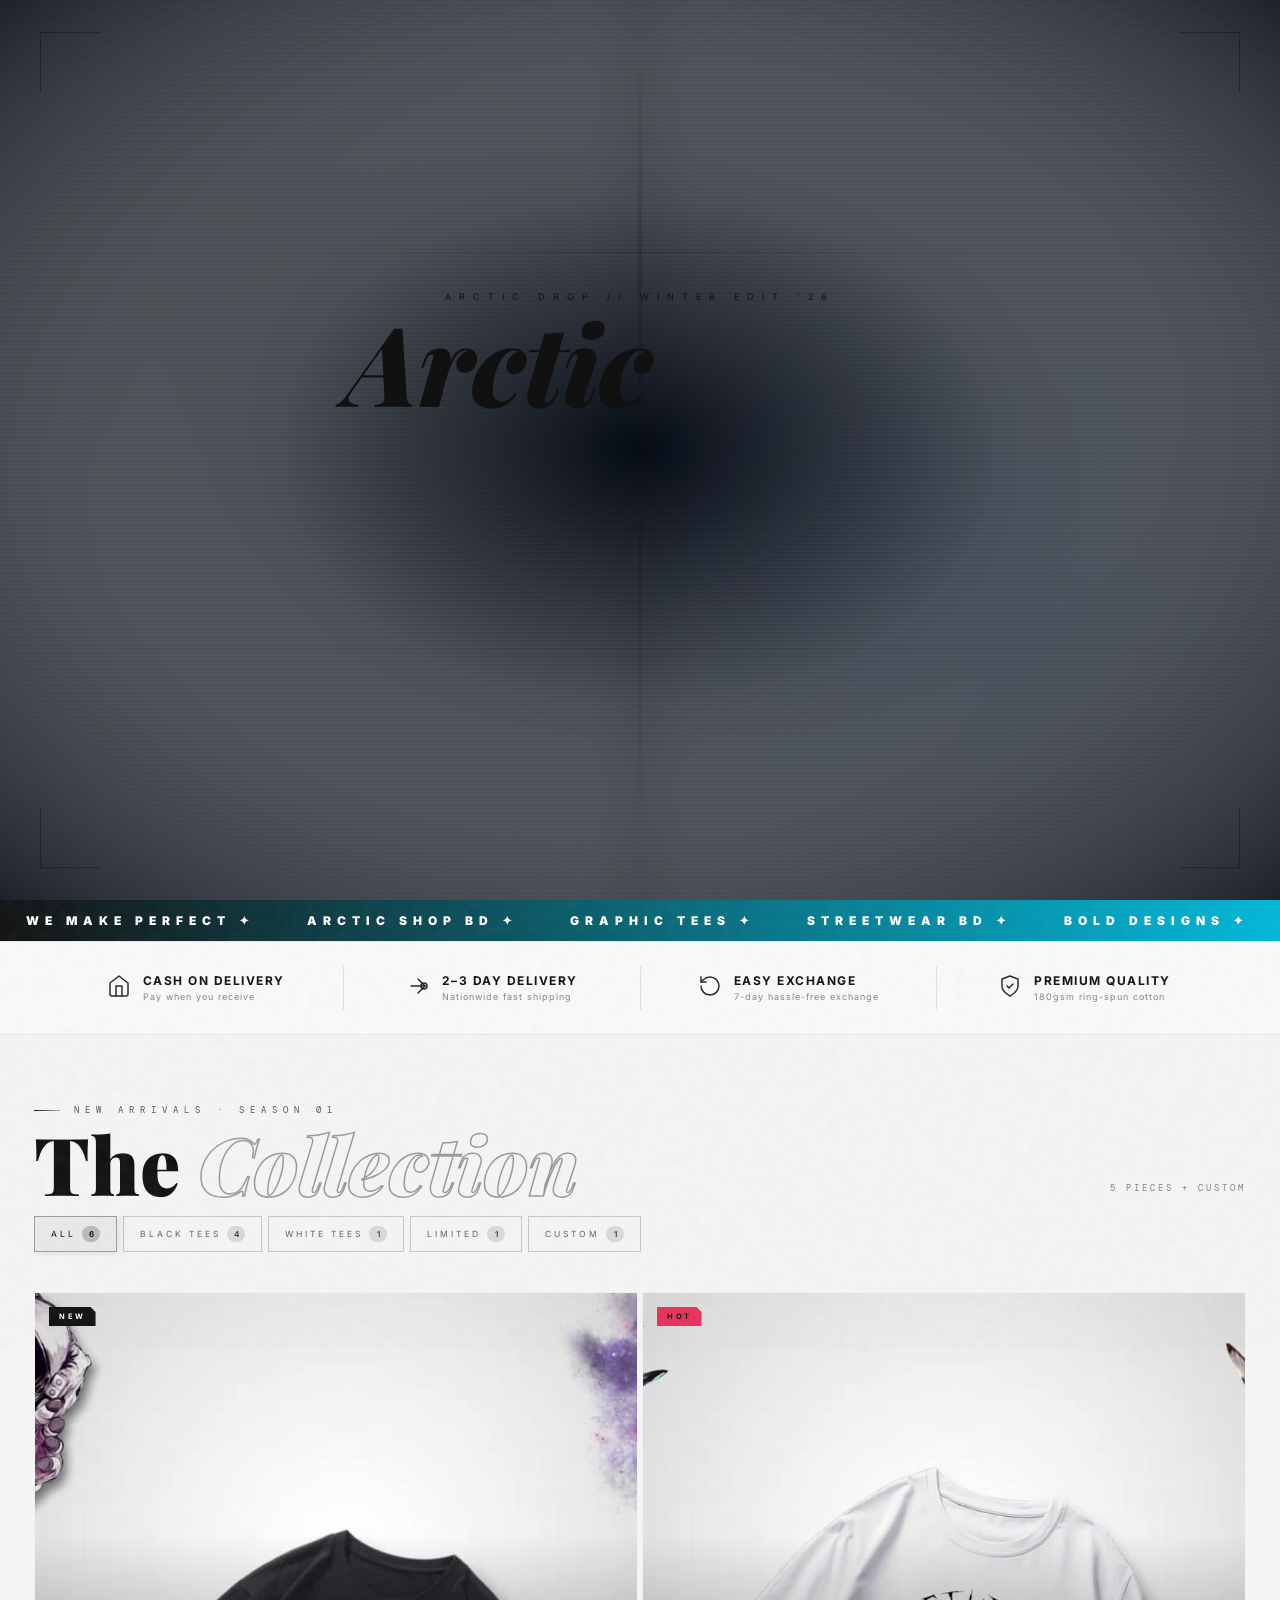
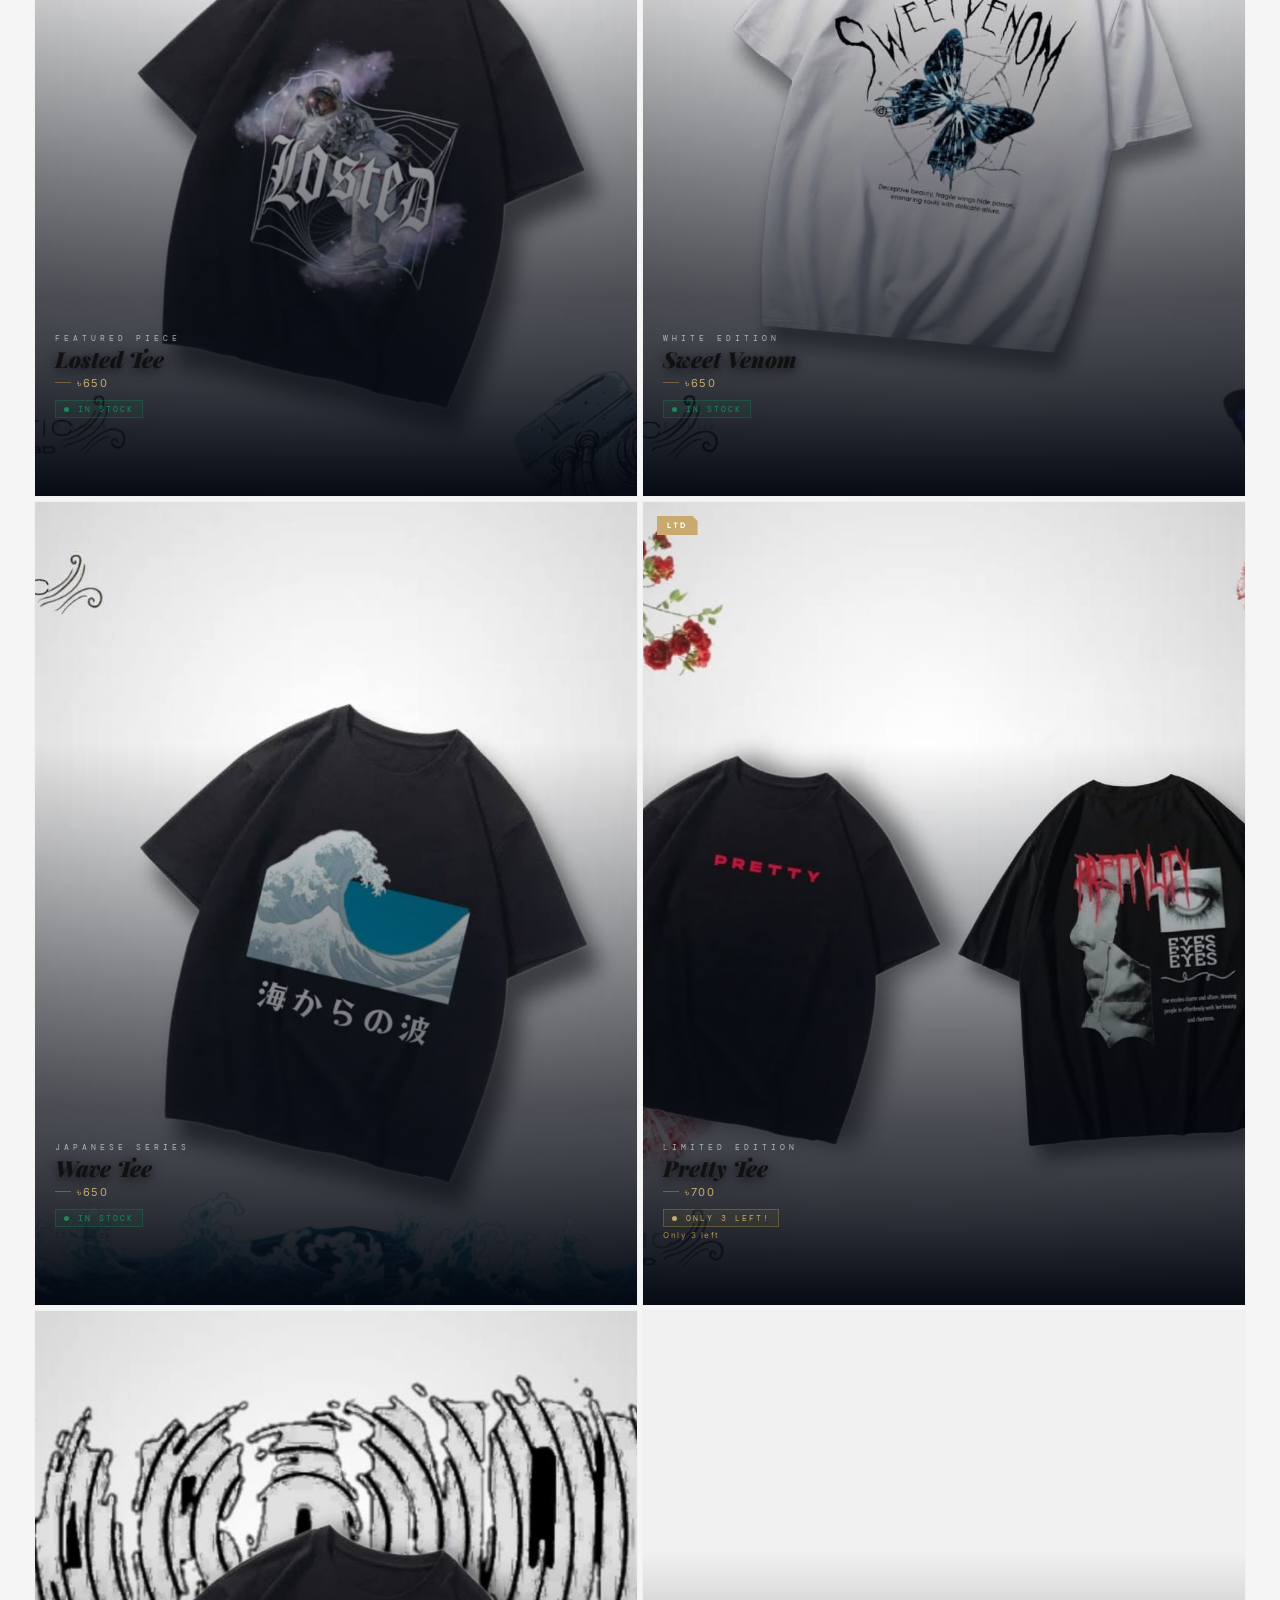
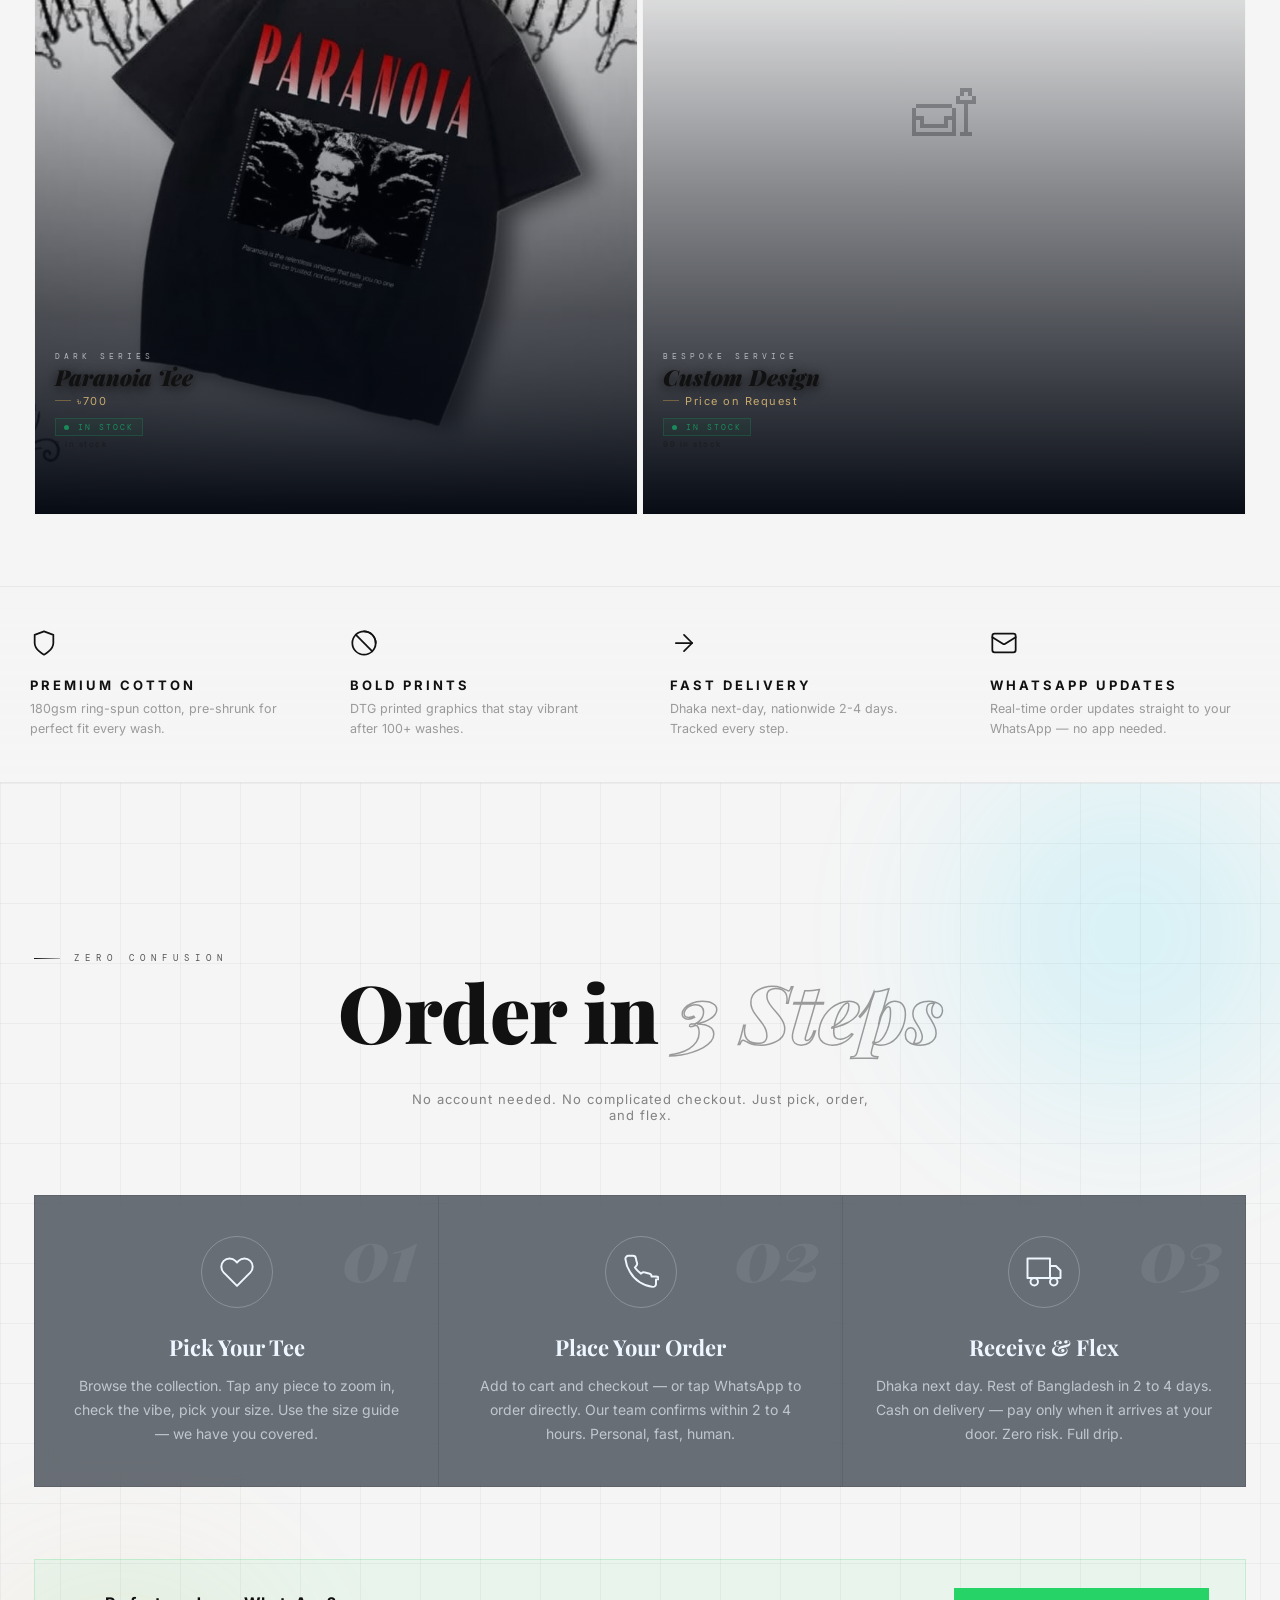
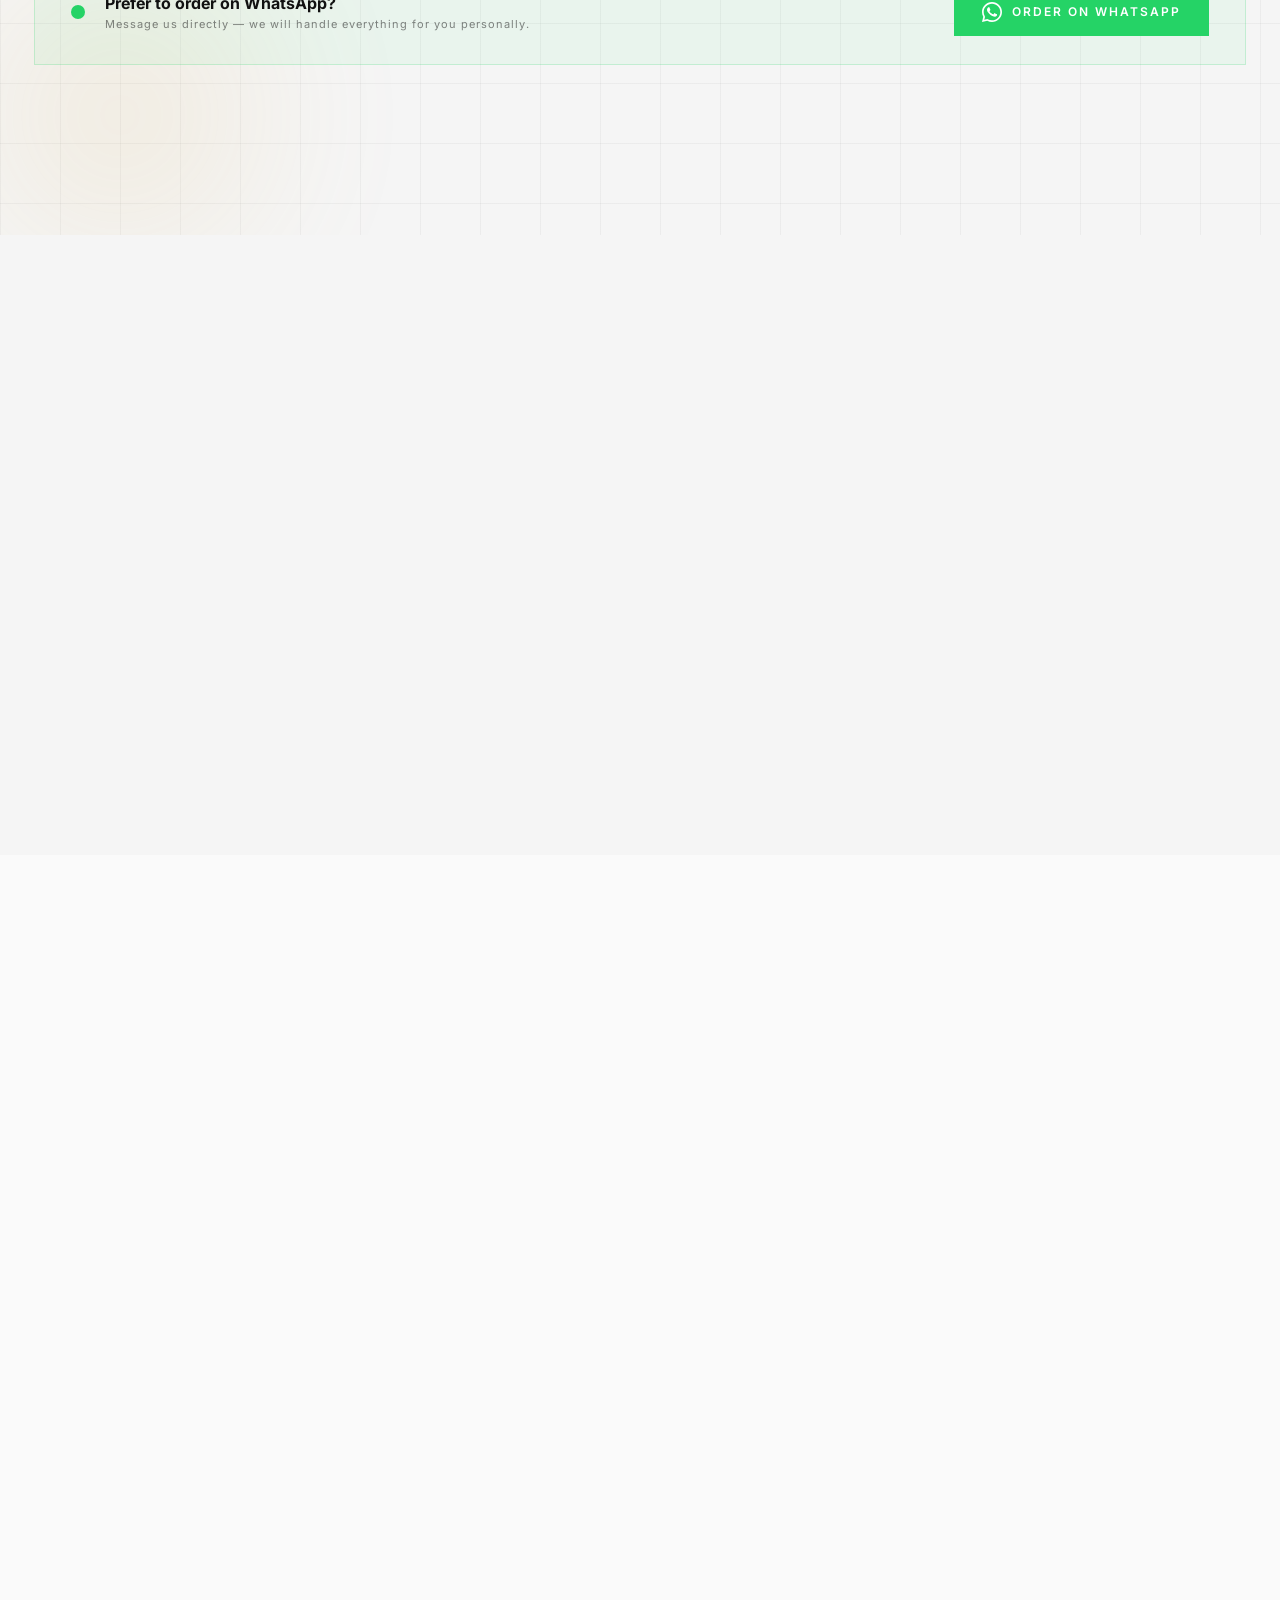
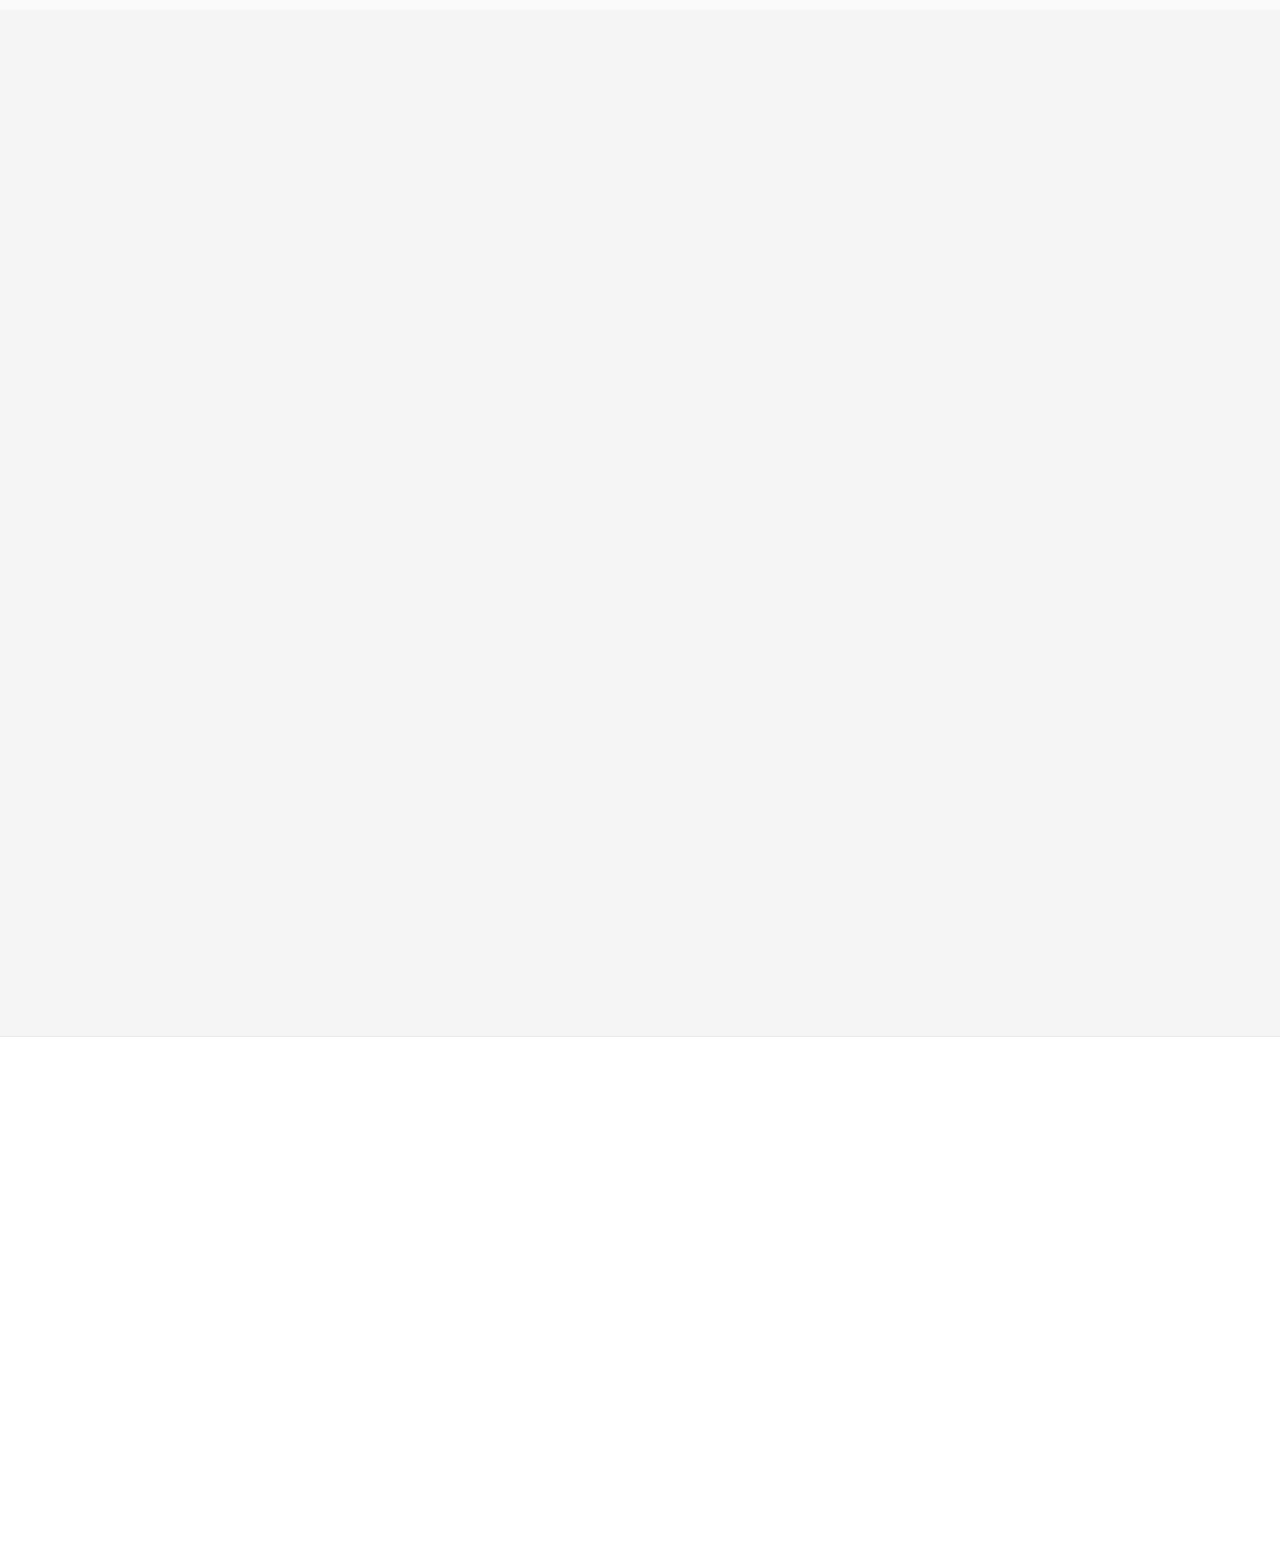
==== commit 7009f849: "Add files via upload" ====
--- a/index.html
+++ b/index.html
@@ -257,54 +257,54 @@
 @media (max-width:720px){body::after{display:none;}}
 
 /* LOADER */
-#loader{position:fixed;inset:0;background:var(–ink);z-index:9999;display:flex;flex-direction:column;align-items:center;justify-content:center;gap:20px;transition:opacity .7s,visibility .7s;}
+#loader{position:fixed;inset:0;background:var(--ink);z-index:9999;display:flex;flex-direction:column;align-items:center;justify-content:center;gap:20px;transition:opacity .7s,visibility .7s;}
 #loader.gone{opacity:0;visibility:hidden;}
-.ld-title{font-family:“Playfair Display”,serif;font-size:48px;font-weight:900;font-style:italic;letter-spacing:4px;}
-.ld-title em{color:var(–glow);}
+.ld-title{font-family:"Playfair Display",serif;font-size:48px;font-weight:900;font-style:italic;letter-spacing:4px;}
+.ld-title em{color:var(--glow);}
 .ld-track{width:200px;height:1px;background:rgba(255,255,255,0.1);overflow:hidden;}
-.ld-bar{height:100%;background:linear-gradient(90deg,var(–glow),var(–gold));animation:ldbar 0.9s ease forwards;}
-.ld-txt{font-family:“DM Mono”,monospace;font-size:10px;letter-spacing:4px;color:var(–muted);text-transform:uppercase;animation:ldpulse 1.2s ease-in-out infinite;}
+.ld-bar{height:100%;background:linear-gradient(90deg,var(--glow),var(--gold));animation:ldbar 0.9s ease forwards;}
+.ld-txt{font-family:"DM Mono",monospace;font-size:10px;letter-spacing:4px;color:var(--muted);text-transform:uppercase;animation:ldpulse 1.2s ease-in-out infinite;}
 @keyframes ldbar{from{width:0}to{width:100%}}
 @keyframes ldpulse{0%,100%{opacity:.3}50%{opacity:.9}}
 
 /* SOCIAL PROOF NOTIFICATIONS */
 #sp-wrap{position:fixed;bottom:28px;left:28px;z-index:7900;display:flex;flex-direction:column;gap:10px;pointer-events:none;}
-.sp-notif{background:var(–card);border:1px solid var(–border);border-left:3px solid var(–gold);padding:12px 16px;display:flex;align-items:center;gap:10px;transform:translateX(-120%);transition:transform .4s cubic-bezier(.34,1.56,.64,1);pointer-events:auto;max-width:280px;box-shadow:0 8px 32px rgba(0,0,0,0.4);}
+.sp-notif{background:var(--card);border:1px solid var(--border);border-left:3px solid var(--gold);padding:12px 16px;display:flex;align-items:center;gap:10px;transform:translateX(-120%);transition:transform .4s cubic-bezier(.34,1.56,.64,1);pointer-events:auto;max-width:280px;box-shadow:0 8px 32px rgba(0,0,0,0.4);}
 .sp-notif.show{transform:translateX(0);}
-.sp-av{width:36px;height:36px;border-radius:50%;background:linear-gradient(135deg,var(–glow),var(–gold));display:flex;align-items:center;justify-content:center;font-size:14px;font-weight:700;color:var(–ink);flex-shrink:0;font-family:“Inter”,sans-serif;}
+.sp-av{width:36px;height:36px;border-radius:50%;background:linear-gradient(135deg,var(--glow),var(--gold));display:flex;align-items:center;justify-content:center;font-size:14px;font-weight:700;color:var(--ink);flex-shrink:0;font-family:"Inter",sans-serif;}
 .sp-txt{flex:1;}
 .sp-txt-main{font-size:12px;font-weight:600;line-height:1.3;}
-.sp-txt-meta{font-family:“DM Mono”,monospace;font-size:9px;letter-spacing:1px;color:var(–muted);margin-top:2px;}
-.sp-dot{width:6px;height:6px;border-radius:50%;background:var(–green);flex-shrink:0;animation:spPulse 1.4s ease-in-out infinite;}
+.sp-txt-meta{font-family:"DM Mono",monospace;font-size:9px;letter-spacing:1px;color:var(--muted);margin-top:2px;}
+.sp-dot{width:6px;height:6px;border-radius:50%;background:var(--green);flex-shrink:0;animation:spPulse 1.4s ease-in-out infinite;}
 @keyframes spPulse{0%,100%{opacity:1;transform:scale(1);}50%{opacity:.5;transform:scale(1.4);}}
 @media(max-width:600px){#sp-wrap{left:12px;bottom:12px;}}
 
 /* TOAST */
 #toast-wrap{position:fixed;bottom:28px;right:28px;z-index:8000;display:flex;flex-direction:column;gap:10px;pointer-events:none;}
-.toast{background:var(–card);border:1px solid var(–border);padding:14px 20px;font-family:“Inter”,sans-serif;font-size:12px;display:flex;align-items:center;gap:10px;transform:translateX(120%);transition:transform .4s cubic-bezier(.34,1.56,.64,1);border-left:3px solid var(–glow);pointer-events:auto;max-width:320px;word-break:break-word;}
+.toast{background:var(--card);border:1px solid var(--border);padding:14px 20px;font-family:"Inter",sans-serif;font-size:12px;display:flex;align-items:center;gap:10px;transform:translateX(120%);transition:transform .4s cubic-bezier(.34,1.56,.64,1);border-left:3px solid var(--glow);pointer-events:auto;max-width:320px;word-break:break-word;}
 .toast.show{transform:translateX(0);}
-.toast.error{border-left-color:var(–hot);}
-.toast.success{border-left-color:var(–green);}
-.toast.warn{border-left-color:var(–gold);}
+.toast.error{border-left-color:var(--hot);}
+.toast.success{border-left-color:var(--green);}
+.toast.warn{border-left-color:var(--gold);}
 
 /* NAV */
 #nav{position:fixed;top:0;left:0;right:0;z-index:700;display:flex;align-items:center;justify-content:space-between;padding:20px 48px;transition:background .4s,padding .3s;border-bottom:1px solid transparent;}
 #nav.solid{background:rgba(255,255,255,0.97);backdrop-filter:blur(20px);padding:13px 48px;border-bottom-color:rgba(0,0,0,0.1);}
 .nav-brand{display:flex;flex-direction:column;line-height:1.1;}
-.nav-brand-top{font-family:“Playfair Display”,serif;font-size:20px;font-weight:900;font-style:italic;}
-.nav-brand-top em{color:var(–glow);}
-.nav-brand-bot{font-family:“DM Mono”,monospace;font-size:8px;letter-spacing:5px;color:var(–muted);text-transform:uppercase;}
+.nav-brand-top{font-family:"Playfair Display",serif;font-size:20px;font-weight:900;font-style:italic;}
+.nav-brand-top em{color:var(--glow);}
+.nav-brand-bot{font-family:"DM Mono",monospace;font-size:8px;letter-spacing:5px;color:var(--muted);text-transform:uppercase;}
 .nav-links{display:flex;gap:32px;list-style:none;}
 .nav-links a{font-size:12px;font-weight:600;letter-spacing:3px;text-transform:uppercase;color:rgba(17,17,17,0.6);position:relative;transition:color .2s;}
-.nav-links a::after{content:””;position:absolute;bottom:-4px;left:0;width:0;height:1px;background:#111;transition:width .3s;}
+.nav-links a::after{content:"";position:absolute;bottom:-4px;left:0;width:0;height:1px;background:#111;transition:width .3s;}
 .nav-links a:hover{color:#111;}
 .nav-links a:hover::after{width:100%;}
 .nav-right{display:flex;align-items:center;gap:12px;}
 .nav-search-btn{background:none;border:none;color:rgba(17,17,17,0.5);font-size:18px;padding:8px;transition:color .2s;}
-.nav-search-btn:hover{color:var(–glow);}
-.nav-cart-btn{position:relative;background:none;border:1px solid rgba(0,0,0,0.2);color:#111;padding:10px 18px;font-family:“Inter”,sans-serif;font-size:11px;letter-spacing:2px;display:flex;align-items:center;gap:8px;transition:all .2s;}
-.nav-cart-btn:hover{border-color:var(–glow);color:var(–glow);}
-.cart-count{position:absolute;top:-8px;right:-8px;width:20px;height:20px;border-radius:50%;background:var(–glow);color:var(–ink);font-family:“Inter”,sans-serif;font-size:10px;font-weight:700;display:flex;align-items:center;justify-content:center;transition:transform .3s;}
+.nav-search-btn:hover{color:var(--glow);}
+.nav-cart-btn{position:relative;background:none;border:1px solid rgba(0,0,0,0.2);color:#111;padding:10px 18px;font-family:"Inter",sans-serif;font-size:11px;letter-spacing:2px;display:flex;align-items:center;gap:8px;transition:all .2s;}
+.nav-cart-btn:hover{border-color:var(--glow);color:var(--glow);}
+.cart-count{position:absolute;top:-8px;right:-8px;width:20px;height:20px;border-radius:50%;background:var(--glow);color:var(--ink);font-family:"Inter",sans-serif;font-size:10px;font-weight:700;display:flex;align-items:center;justify-content:center;transition:transform .3s;}
 .cart-count.bump{transform:scale(1.5);}
 .hamburger{display:none;flex-direction:column;gap:5px;background:none;border:none;padding:8px;}
 .hamburger span{display:block;width:24px;height:1.5px;background:#111;transition:all .3s;}
@@ -315,274 +315,274 @@
 .search-close{position:absolute;top:24px;right:32px;background:none;border:none;color:#111;font-size:32px;opacity:.6;}
 .search-close:hover{opacity:1;}
 .search-wrap{width:min(600px,90vw);}
-.search-input{width:100%;background:none;border:none;border-bottom:1px solid rgba(17,17,17,0.3);color:#111;font-family:“Playfair Display”,serif;font-size:36px;font-style:italic;padding:12px 0;outline:none;}
-.search-input::placeholder{color:var(–muted);}
-.search-hint{font-family:“Inter”,sans-serif;font-size:10px;letter-spacing:3px;color:var(–muted);text-transform:uppercase;}
+.search-input{width:100%;background:none;border:none;border-bottom:1px solid rgba(17,17,17,0.3);color:#111;font-family:"Playfair Display",serif;font-size:36px;font-style:italic;padding:12px 0;outline:none;}
+.search-input::placeholder{color:var(--muted);}
+.search-hint{font-family:"Inter",sans-serif;font-size:10px;letter-spacing:3px;color:var(--muted);text-transform:uppercase;}
 #search-results{display:flex;flex-wrap:wrap;gap:12px;justify-content:center;}
-.sr-item{background:var(–card);border:1px solid var(–border);padding:12px 20px;font-size:14px;font-weight:600;cursor:pointer;transition:border-color .2s,color .2s;}
-.sr-item:hover{border-color:var(–glow);color:var(–glow);}
+.sr-item{background:var(--card);border:1px solid var(--border);padding:12px 20px;font-size:14px;font-weight:600;cursor:pointer;transition:border-color .2s,color .2s;}
+.sr-item:hover{border-color:var(--glow);color:var(--glow);}
 
 /* CART DRAWER */
 #cart-overlay{position:fixed;inset:0;background:rgba(0,0,0,0.6);z-index:750;opacity:0;visibility:hidden;transition:opacity .3s,visibility .3s;}
 #cart-overlay.open{opacity:1;visibility:visible;}
-#cart-drawer{position:fixed;top:0;right:0;bottom:0;width:420px;max-width:100vw;background:var(–panel);z-index:760;transform:translateX(100%);transition:transform .4s cubic-bezier(.4,0,.2,1);display:flex;flex-direction:column;border-left:1px solid var(–border);}
+#cart-drawer{position:fixed;top:0;right:0;bottom:0;width:420px;max-width:100vw;background:var(--panel);z-index:760;transform:translateX(100%);transition:transform .4s cubic-bezier(.4,0,.2,1);display:flex;flex-direction:column;border-left:1px solid var(--border);}
 #cart-drawer.open{transform:translateX(0);}
-.cart-head{padding:24px 24px 18px;border-bottom:1px solid var(–border);display:flex;align-items:center;justify-content:space-between;}
-.cart-head-title{font-family:“Playfair Display”,serif;font-size:22px;font-weight:900;font-style:italic;}
-.cart-close-btn{background:none;border:none;color:var(–white);font-size:22px;opacity:.5;}
+.cart-head{padding:24px 24px 18px;border-bottom:1px solid var(--border);display:flex;align-items:center;justify-content:space-between;}
+.cart-head-title{font-family:"Playfair Display",serif;font-size:22px;font-weight:900;font-style:italic;}
+.cart-close-btn{background:none;border:none;color:var(--white);font-size:22px;opacity:.5;}
 .cart-close-btn:hover{opacity:1;}
 .cart-body{flex:1;overflow-y:auto;padding:16px 24px;}
-.cart-empty{display:flex;flex-direction:column;align-items:center;justify-content:center;height:180px;gap:14px;color:var(–muted);}
+.cart-empty{display:flex;flex-direction:column;align-items:center;justify-content:center;height:180px;gap:14px;color:var(--muted);}
 .cart-empty-icon{font-size:44px;opacity:.3;}
-.cart-empty-txt{font-family:“DM Mono”,monospace;font-size:10px;letter-spacing:3px;text-transform:uppercase;}
-.ci{display:flex;gap:12px;padding:14px 0;border-bottom:1px solid var(–border);animation:fadeUp .3s ease;}
-.ci-thumb{width:64px;height:64px;flex-shrink:0;background:var(–card);overflow:hidden;}
+.cart-empty-txt{font-family:"DM Mono",monospace;font-size:10px;letter-spacing:3px;text-transform:uppercase;}
+.ci{display:flex;gap:12px;padding:14px 0;border-bottom:1px solid var(--border);animation:fadeUp .3s ease;}
+.ci-thumb{width:64px;height:64px;flex-shrink:0;background:var(--card);overflow:hidden;}
 .ci-thumb img{width:100%;height:100%;object-fit:cover;}
 .ci-thumb-icon{width:100%;height:100%;display:flex;align-items:center;justify-content:center;font-size:22px;}
 .ci-info{flex:1;}
 .ci-name{font-size:14px;font-weight:700;}
-.ci-meta{font-family:“DM Mono”,monospace;font-size:9px;letter-spacing:2px;color:var(–muted);text-transform:uppercase;margin-top:2px;}
-.ci-price{font-family:“Inter”,sans-serif;font-size:11px;color:var(–gold);margin-top:4px;}
+.ci-meta{font-family:"DM Mono",monospace;font-size:9px;letter-spacing:2px;color:var(--muted);text-transform:uppercase;margin-top:2px;}
+.ci-price{font-family:"Inter",sans-serif;font-size:11px;color:var(--gold);margin-top:4px;}
 .ci-qty{display:flex;align-items:center;gap:8px;margin-top:7px;}
-.qb{width:24px;height:24px;background:var(–rim);border:1px solid var(–border);color:var(–white);font-size:13px;display:flex;align-items:center;justify-content:center;transition:border-color .2s;}
-.qb:hover{border-color:var(–glow);}
-.qn{font-family:“Inter”,sans-serif;font-size:12px;min-width:18px;text-align:center;}
-.ci-rm{background:none;border:none;color:var(–muted);font-size:18px;transition:color .2s;align-self:flex-start;line-height:1;}
-.ci-rm:hover{color:var(–hot);}
-.cart-foot{padding:18px 24px;border-top:1px solid var(–border);}
+.qb{width:24px;height:24px;background:var(--rim);border:1px solid var(--border);color:var(--white);font-size:13px;display:flex;align-items:center;justify-content:center;transition:border-color .2s;}
+.qb:hover{border-color:var(--glow);}
+.qn{font-family:"Inter",sans-serif;font-size:12px;min-width:18px;text-align:center;}
+.ci-rm{background:none;border:none;color:var(--muted);font-size:18px;transition:color .2s;align-self:flex-start;line-height:1;}
+.ci-rm:hover{color:var(--hot);}
+.cart-foot{padding:18px 24px;border-top:1px solid var(--border);}
 .cart-sub{display:flex;justify-content:space-between;align-items:center;margin-bottom:5px;}
-.cart-sub-label{font-family:“DM Mono”,monospace;font-size:9px;letter-spacing:3px;text-transform:uppercase;color:var(–muted);}
-.cart-sub-val{font-family:“Playfair Display”,serif;font-size:22px;font-weight:900;font-style:italic;color:var(–gold);}
-.cart-del{font-family:“DM Mono”,monospace;font-size:9px;letter-spacing:1px;color:var(–green);margin-bottom:14px;}
+.cart-sub-label{font-family:"DM Mono",monospace;font-size:9px;letter-spacing:3px;text-transform:uppercase;color:var(--muted);}
+.cart-sub-val{font-family:"Playfair Display",serif;font-size:22px;font-weight:900;font-style:italic;color:var(--gold);}
+.cart-del{font-family:"DM Mono",monospace;font-size:9px;letter-spacing:1px;color:var(--green);margin-bottom:14px;}
 .cart-ship{margin:10px 0 14px;}
-.cart-ship-msg{font-family:“DM Mono”,monospace;font-size:9px;letter-spacing:2px;text-transform:uppercase;color:var(–muted);margin-bottom:8px;display:flex;align-items:center;gap:6px;}
-.cart-ship-msg .cart-ship-amt{color:var(–gold);font-weight:700;letter-spacing:1px;}
-.cart-ship.unlocked .cart-ship-msg{color:var(–green);}
-.cart-ship-track{position:relative;height:4px;background:var(–rim);border:1px solid var(–border);overflow:hidden;}
-.cart-ship-fill{position:absolute;top:0;left:0;bottom:0;width:0;background:linear-gradient(90deg,var(–glow),var(–gold));transition:width .5s cubic-bezier(.4,0,.2,1);}
-.cart-ship.unlocked .cart-ship-fill{background:linear-gradient(90deg,var(–green),var(–glow));box-shadow:0 0 10px rgba(17,17,17,.4);}
-.co-btn{width:100%;background:linear-gradient(135deg,#111,#333);color:#fff;font-family:“Inter”,sans-serif;font-size:11px;letter-spacing:3px;text-transform:uppercase;padding:16px;border:none;font-weight:700;transition:opacity .2s,transform .2s;}
+.cart-ship-msg{font-family:"DM Mono",monospace;font-size:9px;letter-spacing:2px;text-transform:uppercase;color:var(--muted);margin-bottom:8px;display:flex;align-items:center;gap:6px;}
+.cart-ship-msg .cart-ship-amt{color:var(--gold);font-weight:700;letter-spacing:1px;}
+.cart-ship.unlocked .cart-ship-msg{color:var(--green);}
+.cart-ship-track{position:relative;height:4px;background:var(--rim);border:1px solid var(--border);overflow:hidden;}
+.cart-ship-fill{position:absolute;top:0;left:0;bottom:0;width:0;background:linear-gradient(90deg,var(--glow),var(--gold));transition:width .5s cubic-bezier(.4,0,.2,1);}
+.cart-ship.unlocked .cart-ship-fill{background:linear-gradient(90deg,var(--green),var(--glow));box-shadow:0 0 10px rgba(17,17,17,.4);}
+.co-btn{width:100%;background:linear-gradient(135deg,#111,#333);color:#fff;font-family:"Inter",sans-serif;font-size:11px;letter-spacing:3px;text-transform:uppercase;padding:16px;border:none;font-weight:700;transition:opacity .2s,transform .2s;}
 .co-btn:hover{opacity:.9;transform:translateY(-1px);}
 .co-btn:disabled{opacity:.5;cursor:not-allowed;transform:none;}
-.cont-btn{width:100%;background:none;border:1px solid var(–border);color:var(–muted);font-family:“Inter”,sans-serif;font-size:10px;letter-spacing:2px;text-transform:uppercase;padding:11px;margin-top:8px;transition:all .2s;}
-.cont-btn:hover{border-color:var(–white);color:var(–white);}
+.cont-btn{width:100%;background:none;border:1px solid var(--border);color:var(--muted);font-family:"Inter",sans-serif;font-size:10px;letter-spacing:2px;text-transform:uppercase;padding:11px;margin-top:8px;transition:all .2s;}
+.cont-btn:hover{border-color:var(--white);color:var(--white);}
 
 /* CROSS-SELL STRIP */
-.xsell-wrap{padding:16px 0 0;border-top:1px solid var(–border);margin-top:4px;}
-.xsell-label{font-family:“DM Mono”,monospace;font-size:8px;letter-spacing:3px;text-transform:uppercase;color:var(–muted);margin-bottom:10px;display:flex;align-items:center;gap:8px;}
-.xsell-label::after{content:””;flex:1;height:1px;background:var(–border);}
+.xsell-wrap{padding:16px 0 0;border-top:1px solid var(--border);margin-top:4px;}
+.xsell-label{font-family:"DM Mono",monospace;font-size:8px;letter-spacing:3px;text-transform:uppercase;color:var(--muted);margin-bottom:10px;display:flex;align-items:center;gap:8px;}
+.xsell-label::after{content:"";flex:1;height:1px;background:var(--border);}
 .xsell-items{display:flex;gap:8px;overflow-x:auto;padding-bottom:4px;scrollbar-width:none;}
 .xsell-items::-webkit-scrollbar{display:none;}
-.xsell-item{flex-shrink:0;width:90px;cursor:pointer;background:var(–card);border:1px solid var(–border);transition:border-color .2s;}
-.xsell-item:hover{border-color:var(–glow);}
-.xsell-thumb{width:90px;height:90px;overflow:hidden;background:var(–rim);display:flex;align-items:center;justify-content:center;font-size:22px;}
+.xsell-item{flex-shrink:0;width:90px;cursor:pointer;background:var(--card);border:1px solid var(--border);transition:border-color .2s;}
+.xsell-item:hover{border-color:var(--glow);}
+.xsell-thumb{width:90px;height:90px;overflow:hidden;background:var(--rim);display:flex;align-items:center;justify-content:center;font-size:22px;}
 .xsell-thumb img{width:100%;height:100%;object-fit:cover;}
 .xsell-info{padding:5px 6px;}
 .xsell-name{font-size:9px;font-weight:700;line-height:1.3;white-space:nowrap;overflow:hidden;text-overflow:ellipsis;}
-.xsell-price{font-family:“Inter”,sans-serif;font-size:8px;color:var(–gold);margin-top:1px;}
+.xsell-price{font-family:"Inter",sans-serif;font-size:8px;color:var(--gold);margin-top:1px;}
 
 /* PRODUCT MODAL */
 #modal-bg{position:fixed;inset:0;background:rgba(0,0,0,0.87);z-index:850;display:flex;align-items:center;justify-content:center;padding:20px;opacity:0;visibility:hidden;transition:opacity .3s,visibility .3s;}
 #modal-bg.open{opacity:1;visibility:visible;}
-.modal{background:var(–panel);border:1px solid var(–border);width:min(860px,100%);max-height:90vh;overflow-y:auto;display:grid;grid-template-columns:1fr 1fr;animation:scIn .3s cubic-bezier(.34,1.56,.64,1);}
+.modal{background:var(--panel);border:1px solid var(--border);width:min(860px,100%);max-height:90vh;overflow-y:auto;display:grid;grid-template-columns:1fr 1fr;animation:scIn .3s cubic-bezier(.34,1.56,.64,1);}
 @keyframes scIn{from{transform:scale(.92);opacity:0}to{transform:scale(1);opacity:1}}
-.modal-art{background:var(–card);display:flex;align-items:center;justify-content:center;min-height:360px;position:relative;overflow:hidden;}
+.modal-art{background:var(--card);display:flex;align-items:center;justify-content:center;min-height:360px;position:relative;overflow:hidden;}
 .modal-art img{width:100%;height:100%;object-fit:cover;}
 .modal-body{padding:36px 30px;display:flex;flex-direction:column;gap:14px;overflow-y:auto;}
-.m-close{position:absolute;top:10px;right:10px;background:rgba(0,0,0,.55);border:none;color:var(–white);width:30px;height:30px;border-radius:50%;font-size:15px;display:flex;align-items:center;justify-content:center;z-index:2;}
-.m-close:hover{background:var(–hot);}
-.m-edition{font-family:“DM Mono”,monospace;font-size:9px;letter-spacing:4px;text-transform:uppercase;color:var(–glow);}
-.m-name{font-family:“Playfair Display”,serif;font-size:28px;font-weight:900;font-style:italic;line-height:1.1;}
-.m-price{font-family:“Playfair Display”,serif;font-size:24px;font-weight:700;font-style:italic;color:var(–gold);}
-.m-desc{font-size:13px;color:var(–muted);line-height:1.7;}
-.m-sec{font-family:“DM Mono”,monospace;font-size:9px;letter-spacing:3px;text-transform:uppercase;color:var(–muted);margin-bottom:7px;}
+.m-close{position:absolute;top:10px;right:10px;background:rgba(0,0,0,.55);border:none;color:var(--white);width:30px;height:30px;border-radius:50%;font-size:15px;display:flex;align-items:center;justify-content:center;z-index:2;}
+.m-close:hover{background:var(--hot);}
+.m-edition{font-family:"DM Mono",monospace;font-size:9px;letter-spacing:4px;text-transform:uppercase;color:var(--glow);}
+.m-name{font-family:"Playfair Display",serif;font-size:28px;font-weight:900;font-style:italic;line-height:1.1;}
+.m-price{font-family:"Playfair Display",serif;font-size:24px;font-weight:700;font-style:italic;color:var(--gold);}
+.m-desc{font-size:13px;color:var(--muted);line-height:1.7;}
+.m-sec{font-family:"DM Mono",monospace;font-size:9px;letter-spacing:3px;text-transform:uppercase;color:var(--muted);margin-bottom:7px;}
 .size-grid{display:flex;gap:7px;flex-wrap:wrap;}
-.sz{width:44px;height:44px;background:var(–card);border:1px solid var(–border);color:var(–white);font-family:“Inter”,sans-serif;font-size:11px;transition:all .2s;}
-.sz:hover{border-color:var(–glow);}
-.sz.sel{background:var(–glow);border-color:var(–glow);color:var(–ink);font-weight:700;}
+.sz{width:44px;height:44px;background:var(--card);border:1px solid var(--border);color:var(--white);font-family:"Inter",sans-serif;font-size:11px;transition:all .2s;}
+.sz:hover{border-color:var(--glow);}
+.sz.sel{background:var(--glow);border-color:var(--glow);color:var(--ink);font-weight:700;}
 .qty-row{display:flex;align-items:center;gap:10px;}
-.mqb{width:38px;height:38px;background:var(–card);border:1px solid var(–border);color:var(–white);font-size:16px;transition:border-color .2s;}
-.mqb:hover{border-color:var(–glow);}
-.mqn{font-family:“Inter”,sans-serif;font-size:15px;min-width:28px;text-align:center;}
-.m-add{width:100%;background:#111;color:#fff;font-family:“Inter”,sans-serif;font-size:11px;letter-spacing:3px;text-transform:uppercase;padding:14px;border:none;font-weight:700;transition:background .2s,transform .15s;}
+.mqb{width:38px;height:38px;background:var(--card);border:1px solid var(--border);color:var(--white);font-size:16px;transition:border-color .2s;}
+.mqb:hover{border-color:var(--glow);}
+.mqn{font-family:"Inter",sans-serif;font-size:15px;min-width:28px;text-align:center;}
+.m-add{width:100%;background:#111;color:#fff;font-family:"Inter",sans-serif;font-size:11px;letter-spacing:3px;text-transform:uppercase;padding:14px;border:none;font-weight:700;transition:background .2s,transform .15s;}
 .m-add:hover{background:#333;transform:translateY(-1px);}
-.m-wish{width:100%;background:none;border:1px solid var(–border);color:var(–muted);font-family:“Inter”,sans-serif;font-size:10px;letter-spacing:2px;text-transform:uppercase;padding:10px;transition:all .2s;}
-.m-wish:hover{border-color:var(–gold);color:var(–gold);}
+.m-wish{width:100%;background:none;border:1px solid var(--border);color:var(--muted);font-family:"Inter",sans-serif;font-size:10px;letter-spacing:2px;text-transform:uppercase;padding:10px;transition:all .2s;}
+.m-wish:hover{border-color:var(--gold);color:var(--gold);}
 .m-feats{display:flex;flex-direction:column;gap:6px;}
-.m-feat{display:flex;align-items:center;gap:8px;font-size:12px;color:var(–muted);}
-.m-feat-ic{color:var(–glow);}
-.m-stock{display:inline-flex;align-items:center;gap:6px;font-family:“DM Mono”,monospace;font-size:9px;letter-spacing:2px;text-transform:uppercase;}
-.m-stock-dot{width:7px;height:7px;border-radius:50%;background:var(–green);}
-.m-stock-dot.low{background:var(–gold);}
-.m-stock-dot.out{background:var(–hot);}
+.m-feat{display:flex;align-items:center;gap:8px;font-size:12px;color:var(--muted);}
+.m-feat-ic{color:var(--glow);}
+.m-stock{display:inline-flex;align-items:center;gap:6px;font-family:"DM Mono",monospace;font-size:9px;letter-spacing:2px;text-transform:uppercase;}
+.m-stock-dot{width:7px;height:7px;border-radius:50%;background:var(--green);}
+.m-stock-dot.low{background:var(--gold);}
+.m-stock-dot.out{background:var(--hot);}
 
 /* CHECKOUT MODAL */
 #co-modal{position:fixed;inset:0;background:rgba(0,0,0,0.93);z-index:870;display:flex;align-items:center;justify-content:center;padding:20px;opacity:0;visibility:hidden;transition:opacity .3s,visibility .3s;}
 #co-modal.open{opacity:1;visibility:visible;}
-.co-box{background:var(–panel);border:1px solid var(–border);width:min(600px,100%);max-height:92vh;overflow-y:auto;padding:36px 30px;animation:scIn .3s ease;}
+.co-box{background:var(--panel);border:1px solid var(--border);width:min(600px,100%);max-height:92vh;overflow-y:auto;padding:36px 30px;animation:scIn .3s ease;}
 
 /* CHECKOUT PROGRESS BAR */
 .co-progress{display:flex;align-items:center;margin-bottom:28px;position:relative;}
-.co-progress::before{content:””;position:absolute;top:14px;left:14px;right:14px;height:1px;background:var(–border);z-index:0;}
-.co-prog-fill{position:absolute;top:14px;left:14px;height:1px;background:linear-gradient(90deg,var(–glow),var(–gold));z-index:1;transition:width .5s cubic-bezier(.4,0,.2,1);}
+.co-progress::before{content:"";position:absolute;top:14px;left:14px;right:14px;height:1px;background:var(--border);z-index:0;}
+.co-prog-fill{position:absolute;top:14px;left:14px;height:1px;background:linear-gradient(90deg,var(--glow),var(--gold));z-index:1;transition:width .5s cubic-bezier(.4,0,.2,1);}
 .co-step{display:flex;flex-direction:column;align-items:center;gap:6px;flex:1;position:relative;z-index:2;}
-.co-step-dot{width:28px;height:28px;border-radius:50%;background:var(–panel);border:1px solid var(–border);display:flex;align-items:center;justify-content:center;font-family:“Inter”,sans-serif;font-size:10px;font-weight:700;color:var(–muted);transition:all .35s;}
-.co-step.active .co-step-dot{background:var(–glow);border-color:var(–glow);color:var(–ink);box-shadow:0 0 18px rgba(17,17,17,0.45);}
-.co-step.done .co-step-dot{background:var(–green);border-color:var(–green);color:var(–ink);}
-.co-step-lbl{font-family:“DM Mono”,monospace;font-size:8px;letter-spacing:2px;text-transform:uppercase;color:var(–muted);white-space:nowrap;transition:color .35s;}
-.co-step.active .co-step-lbl{color:var(–glow);}
-.co-step.done .co-step-lbl{color:var(–green);}
+.co-step-dot{width:28px;height:28px;border-radius:50%;background:var(--panel);border:1px solid var(--border);display:flex;align-items:center;justify-content:center;font-family:"Inter",sans-serif;font-size:10px;font-weight:700;color:var(--muted);transition:all .35s;}
+.co-step.active .co-step-dot{background:var(--glow);border-color:var(--glow);color:var(--ink);box-shadow:0 0 18px rgba(17,17,17,0.45);}
+.co-step.done .co-step-dot{background:var(--green);border-color:var(--green);color:var(--ink);}
+.co-step-lbl{font-family:"DM Mono",monospace;font-size:8px;letter-spacing:2px;text-transform:uppercase;color:var(--muted);white-space:nowrap;transition:color .35s;}
+.co-step.active .co-step-lbl{color:var(--glow);}
+.co-step.done .co-step-lbl{color:var(--green);}
 
 /* STEP PANELS */
 .co-panel{display:none;}
 .co-panel.active{display:block;animation:fadeUp .3s ease;}
 @keyframes fadeUp{from{opacity:0;transform:translateY(10px)}to{opacity:1;transform:translateY(0)}}
-.co-title{font-family:“Playfair Display”,serif;font-size:28px;font-weight:900;font-style:italic;margin-bottom:4px;}
-.co-sub{font-family:“DM Mono”,monospace;font-size:9px;letter-spacing:3px;text-transform:uppercase;color:var(–muted);margin-bottom:26px;}
+.co-title{font-family:"Playfair Display",serif;font-size:28px;font-weight:900;font-style:italic;margin-bottom:4px;}
+.co-sub{font-family:"DM Mono",monospace;font-size:9px;letter-spacing:3px;text-transform:uppercase;color:var(--muted);margin-bottom:26px;}
 .co-sec{margin-bottom:22px;}
-.co-sec-title{font-family:“DM Mono”,monospace;font-size:9px;letter-spacing:4px;text-transform:uppercase;color:var(–glow);margin-bottom:12px;padding-bottom:8px;border-bottom:1px solid var(–border);}
+.co-sec-title{font-family:"DM Mono",monospace;font-size:9px;letter-spacing:4px;text-transform:uppercase;color:var(--glow);margin-bottom:12px;padding-bottom:8px;border-bottom:1px solid var(--border);}
 .f{margin-bottom:12px;}
-.f label{display:block;font-family:“Inter”,sans-serif;font-size:9px;letter-spacing:3px;text-transform:uppercase;color:var(–glow);margin-bottom:6px;}
-.f label .req{color:var(–hot);}
-.f input,.f select,.f textarea{width:100%;background:#fff;border:1px solid var(–border);color:#111;font-family:“Inter”,sans-serif;font-size:15px;padding:12px 14px;outline:none;transition:border-color .2s,background .2s;appearance:none;}
-.f input:focus,.f select:focus,.f textarea:focus{border-color:var(–glow);background:rgba(17,17,17,0.03);}
-.f input.err,.f select.err,.f textarea.err{border-color:var(–hot);}
+.f label{display:block;font-family:"Inter",sans-serif;font-size:9px;letter-spacing:3px;text-transform:uppercase;color:var(--glow);margin-bottom:6px;}
+.f label .req{color:var(--hot);}
+.f input,.f select,.f textarea{width:100%;background:#fff;border:1px solid var(--border);color:#111;font-family:"Inter",sans-serif;font-size:15px;padding:12px 14px;outline:none;transition:border-color .2s,background .2s;appearance:none;}
+.f input:focus,.f select:focus,.f textarea:focus{border-color:var(--glow);background:rgba(17,17,17,0.03);}
+.f input.err,.f select.err,.f textarea.err{border-color:var(--hot);}
 .f textarea{resize:vertical;min-height:75px;}
 .f-row{display:grid;grid-template-columns:1fr 1fr;gap:12px;}
-.pay-opt{display:flex;align-items:center;gap:12px;padding:12px 14px;border:1px solid var(–border);cursor:pointer;margin-bottom:8px;transition:border-color .2s,background .2s;}
-.pay-opt:hover{border-color:var(–glow);}
-.pay-opt.sel{border-color:var(–glow);background:rgba(17,17,17,0.05);}
-.pay-radio{width:14px;height:14px;border-radius:50%;border:2px solid var(–border);display:flex;align-items:center;justify-content:center;flex-shrink:0;}
-.pay-opt.sel .pay-radio{border-color:var(–glow);}
-.pay-dot{width:7px;height:7px;border-radius:50%;background:var(–glow);display:none;}
+.pay-opt{display:flex;align-items:center;gap:12px;padding:12px 14px;border:1px solid var(--border);cursor:pointer;margin-bottom:8px;transition:border-color .2s,background .2s;}
+.pay-opt:hover{border-color:var(--glow);}
+.pay-opt.sel{border-color:var(--glow);background:rgba(17,17,17,0.05);}
+.pay-radio{width:14px;height:14px;border-radius:50%;border:2px solid var(--border);display:flex;align-items:center;justify-content:center;flex-shrink:0;}
+.pay-opt.sel .pay-radio{border-color:var(--glow);}
+.pay-dot{width:7px;height:7px;border-radius:50%;background:var(--glow);display:none;}
 .pay-opt.sel .pay-dot{display:block;}
 .pay-name{font-size:14px;font-weight:700;}
-.pay-desc{font-size:11px;color:var(–muted);}
+.pay-desc{font-size:11px;color:var(--muted);}
 .pay-details{display:none;margin-top:14px;padding:18px;border:1px solid rgba(226,19,110,0.35);background:linear-gradient(135deg,rgba(226,19,110,0.09),rgba(226,19,110,0.02));border-left:3px solid #e2136e;}
 .pay-details.show{display:block;}
-.pay-details-title{font-family:“Inter”,sans-serif;font-size:10px;letter-spacing:3px;text-transform:uppercase;color:#ff4f94;margin-bottom:12px;}
-.bkash-amount-row{display:flex;justify-content:space-between;align-items:center;background:rgba(0,0,0,0.05);padding:10px 14px;margin-bottom:10px;font-family:“Inter”,sans-serif;font-size:12px;color:var(–muted);letter-spacing:2px;text-transform:uppercase;}
+.pay-details-title{font-family:"Inter",sans-serif;font-size:10px;letter-spacing:3px;text-transform:uppercase;color:#ff4f94;margin-bottom:12px;}
+.bkash-amount-row{display:flex;justify-content:space-between;align-items:center;background:rgba(0,0,0,0.05);padding:10px 14px;margin-bottom:10px;font-family:"Inter",sans-serif;font-size:12px;color:var(--muted);letter-spacing:2px;text-transform:uppercase;}
 .bkash-amount-row strong{color:#ff6ba8;font-size:16px;letter-spacing:0;text-transform:none;font-family:Inter,sans-serif;}
 .bkash-num{display:flex;align-items:center;gap:12px;background:rgba(0,0,0,0.04);padding:10px 14px;border:1px dashed rgba(226,19,110,0.5);margin-bottom:12px;}
 .bkash-num-info{display:flex;flex-direction:column;gap:2px;flex:1;min-width:0;}
-.bkash-num-label{font-family:“Inter”,sans-serif;font-size:9px;letter-spacing:2px;text-transform:uppercase;color:var(–muted);}
-.bkash-num-val{font-family:“Inter”,sans-serif;font-size:16px;font-weight:700;color:#fff;letter-spacing:1px;}
-.bkash-copy{background:#e2136e;color:#fff;border:0;padding:8px 14px;font-family:“Inter”,sans-serif;font-size:10px;letter-spacing:2px;text-transform:uppercase;cursor:pointer;font-weight:700;transition:background .2s;flex-shrink:0;}
+.bkash-num-label{font-family:"Inter",sans-serif;font-size:9px;letter-spacing:2px;text-transform:uppercase;color:var(--muted);}
+.bkash-num-val{font-family:"Inter",sans-serif;font-size:16px;font-weight:700;color:#fff;letter-spacing:1px;}
+.bkash-copy{background:#e2136e;color:#fff;border:0;padding:8px 14px;font-family:"Inter",sans-serif;font-size:10px;letter-spacing:2px;text-transform:uppercase;cursor:pointer;font-weight:700;transition:background .2s;flex-shrink:0;}
 .bkash-copy:hover{background:#ff3383;}
-.bkash-copy.copied{background:var(–green);}
-.bkash-steps{font-size:12px;line-height:1.7;color:var(–white);margin:0 0 12px 0;padding-left:18px;}
+.bkash-copy.copied{background:var(--green);}
+.bkash-steps{font-size:12px;line-height:1.7;color:var(--white);margin:0 0 12px 0;padding-left:18px;}
 .bkash-steps li{margin-bottom:3px;}
 .bkash-steps strong{color:#ff6ba8;font-weight:700;}
-.bkash-trx-wrap label{display:block;font-family:“Inter”,sans-serif;font-size:10px;letter-spacing:2px;text-transform:uppercase;color:#ff6ba8;margin-bottom:6px;}
-.bkash-trx-wrap input{width:100%;background:#fff;border:1px solid rgba(226,19,110,0.4);padding:11px 13px;color:#111;font-family:“Inter”,sans-serif;font-size:13px;letter-spacing:2px;text-transform:uppercase;}
+.bkash-trx-wrap label{display:block;font-family:"Inter",sans-serif;font-size:10px;letter-spacing:2px;text-transform:uppercase;color:#ff6ba8;margin-bottom:6px;}
+.bkash-trx-wrap input{width:100%;background:#fff;border:1px solid rgba(226,19,110,0.4);padding:11px 13px;color:#111;font-family:"Inter",sans-serif;font-size:13px;letter-spacing:2px;text-transform:uppercase;}
 .bkash-trx-wrap input:focus{outline:none;border-color:#e2136e;box-shadow:0 0 0 2px rgba(226,19,110,0.2);}
-.bkash-trx-wrap input.err{border-color:var(–hot);box-shadow:0 0 0 2px rgba(232,50,90,0.2);}
+.bkash-trx-wrap input.err{border-color:var(--hot);box-shadow:0 0 0 2px rgba(232,50,90,0.2);}
 #nagad-details{border:1px solid rgba(244,115,33,0.35);background:linear-gradient(135deg,rgba(244,115,33,0.09),rgba(244,115,33,0.02));border-left:3px solid #f47321;}
 #nagad-details .pay-details-title{color:#ffa060;}
 #nagad-details .bkash-amount-row strong{color:#ffa060;}
 #nagad-details .bkash-num{border:1px dashed rgba(244,115,33,0.5);}
 #nagad-details .bkash-copy{background:#f47321;}
 #nagad-details .bkash-copy:hover{background:#ff9040;}
-#nagad-details .bkash-copy.copied{background:var(–green);}
+#nagad-details .bkash-copy.copied{background:var(--green);}
 #nagad-details .bkash-steps strong{color:#ffa060;}
 #nagad-details .bkash-trx-wrap label{color:#ffa060;}
 #nagad-details .bkash-trx-wrap input{border:1px solid rgba(244,115,33,0.4);}
 #nagad-details .bkash-trx-wrap input:focus{border-color:#f47321;box-shadow:0 0 0 2px rgba(244,115,33,0.2);}
-.ord-mini{background:var(–card);border:1px solid var(–border);padding:16px;}
-.ord-item{display:flex;justify-content:space-between;padding:7px 0;border-bottom:1px solid var(–border);font-size:13px;}
+.ord-mini{background:var(--card);border:1px solid var(--border);padding:16px;}
+.ord-item{display:flex;justify-content:space-between;padding:7px 0;border-bottom:1px solid var(--border);font-size:13px;}
 .ord-item:last-child{border-bottom:none;}
-.ord-name{color:var(–muted);}
-.ord-price{font-family:“Inter”,sans-serif;color:var(–gold);}
-.ord-tot{display:flex;justify-content:space-between;padding-top:12px;margin-top:5px;border-top:1px solid var(–border);}
-.ord-tot-label{font-family:“Inter”,sans-serif;font-size:9px;letter-spacing:3px;text-transform:uppercase;color:var(–muted);}
-.ord-tot-val{font-family:“Playfair Display”,serif;font-size:20px;font-weight:900;font-style:italic;color:var(–gold);}
-.place-btn{width:100%;background:linear-gradient(135deg,var(–green),#009966);color:var(–white);font-family:“Inter”,sans-serif;font-size:12px;letter-spacing:3px;text-transform:uppercase;padding:18px;border:none;font-weight:700;margin-top:16px;transition:all .25s;position:relative;overflow:hidden;}
+.ord-name{color:var(--muted);}
+.ord-price{font-family:"Inter",sans-serif;color:var(--gold);}
+.ord-tot{display:flex;justify-content:space-between;padding-top:12px;margin-top:5px;border-top:1px solid var(--border);}
+.ord-tot-label{font-family:"Inter",sans-serif;font-size:9px;letter-spacing:3px;text-transform:uppercase;color:var(--muted);}
+.ord-tot-val{font-family:"Playfair Display",serif;font-size:20px;font-weight:900;font-style:italic;color:var(--gold);}
+.place-btn{width:100%;background:linear-gradient(135deg,var(--green),#009966);color:var(--white);font-family:"Inter",sans-serif;font-size:12px;letter-spacing:3px;text-transform:uppercase;padding:18px;border:none;font-weight:700;margin-top:16px;transition:all .25s;position:relative;overflow:hidden;}
 .place-btn:hover{transform:translateY(-2px);box-shadow:0 8px 32px rgba(26,138,90,0.35);}
 .place-btn:disabled{opacity:.6;cursor:not-allowed;transform:none;box-shadow:none;}
 .place-btn .spinner{display:none;width:16px;height:16px;border:2px solid rgba(255,255,255,0.3);border-top-color:white;border-radius:50%;animation:spin .8s linear infinite;margin:0 auto;}
 .place-btn.loading .btn-txt{display:none;}
 .place-btn.loading .spinner{display:block;}
 @keyframes spin{to{transform:rotate(360deg)}}
-.back-btn{width:100%;background:none;border:1px solid var(–border);color:var(–muted);font-family:“Inter”,sans-serif;font-size:10px;letter-spacing:2px;text-transform:uppercase;padding:10px;margin-top:8px;transition:all .2s;}
-.back-btn:hover{border-color:var(–white);color:var(–white);}
+.back-btn{width:100%;background:none;border:1px solid var(--border);color:var(--muted);font-family:"Inter",sans-serif;font-size:10px;letter-spacing:2px;text-transform:uppercase;padding:10px;margin-top:8px;transition:all .2s;}
+.back-btn:hover{border-color:var(--white);color:var(--white);}
 
 /* PROMO CODE */
 .promo-row{display:flex;gap:8px;align-items:stretch;}
-.promo-row input{flex:1;background:#fff;border:1px solid var(–border);color:#111;font-family:“Inter”,sans-serif;font-size:13px;letter-spacing:2px;text-transform:uppercase;padding:11px 14px;outline:none;transition:border-color .2s;}
-.promo-row input:focus{border-color:var(–glow);}
-.promo-row input.err{border-color:var(–hot);}
-.promo-row input.ok{border-color:var(–green);}
-.promo-apply-btn{background:none;border:1px solid var(–border);color:var(–muted);font-family:“Inter”,sans-serif;font-size:10px;letter-spacing:2px;text-transform:uppercase;padding:11px 16px;transition:all .2s;white-space:nowrap;}
-.promo-apply-btn:hover{border-color:var(–glow);color:var(–glow);}
-.promo-msg{font-family:“Inter”,sans-serif;font-size:10px;letter-spacing:2px;margin-top:7px;min-height:16px;}
-.promo-msg.ok{color:var(–green);}
-.promo-msg.err{color:var(–hot);}
-.ord-discount{display:flex;justify-content:space-between;padding:7px 0;border-bottom:1px solid var(–border);font-size:13px;}
-.ord-discount-label{color:var(–green);}
-.ord-discount-val{font-family:“Inter”,sans-serif;color:var(–green);}
+.promo-row input{flex:1;background:#fff;border:1px solid var(--border);color:#111;font-family:"Inter",sans-serif;font-size:13px;letter-spacing:2px;text-transform:uppercase;padding:11px 14px;outline:none;transition:border-color .2s;}
+.promo-row input:focus{border-color:var(--glow);}
+.promo-row input.err{border-color:var(--hot);}
+.promo-row input.ok{border-color:var(--green);}
+.promo-apply-btn{background:none;border:1px solid var(--border);color:var(--muted);font-family:"Inter",sans-serif;font-size:10px;letter-spacing:2px;text-transform:uppercase;padding:11px 16px;transition:all .2s;white-space:nowrap;}
+.promo-apply-btn:hover{border-color:var(--glow);color:var(--glow);}
+.promo-msg{font-family:"Inter",sans-serif;font-size:10px;letter-spacing:2px;margin-top:7px;min-height:16px;}
+.promo-msg.ok{color:var(--green);}
+.promo-msg.err{color:var(--hot);}
+.ord-discount{display:flex;justify-content:space-between;padding:7px 0;border-bottom:1px solid var(--border);font-size:13px;}
+.ord-discount-label{color:var(--green);}
+.ord-discount-val{font-family:"Inter",sans-serif;color:var(--green);}
 
 /* SUCCESS MODAL */
 #ok-modal{position:fixed;inset:0;background:rgba(0,0,0,0.95);z-index:900;display:flex;align-items:center;justify-content:center;padding:20px;opacity:0;visibility:hidden;transition:opacity .3s,visibility .3s;}
 #ok-modal.open{opacity:1;visibility:visible;}
-.ok-box{background:var(–panel);border:1px solid rgba(26,138,90,0.35);padding:56px 44px;text-align:center;max-width:480px;width:100%;animation:scIn .4s ease;}
+.ok-box{background:var(--panel);border:1px solid rgba(26,138,90,0.35);padding:56px 44px;text-align:center;max-width:480px;width:100%;animation:scIn .4s ease;}
 .ok-icon{font-size:72px;margin-bottom:20px;animation:bounceIn .5s ease;}
 @keyframes bounceIn{0%{transform:scale(0)}70%{transform:scale(1.15)}100%{transform:scale(1)}}
-.ok-title{font-family:“Playfair Display”,serif;font-size:34px;font-weight:900;font-style:italic;color:var(–green);margin-bottom:10px;}
-.ok-msg{font-size:15px;color:var(–muted);line-height:1.65;margin-bottom:6px;}
-.ok-id{font-family:“DM Mono”,monospace;font-size:11px;letter-spacing:3px;color:var(–glow);margin-bottom:8px;}
-.ok-email-note{font-family:“Inter”,sans-serif;font-size:10px;letter-spacing:1px;color:rgba(26,138,90,0.7);margin-bottom:28px;}
-.ok-close{background:#111;color:#fff;font-family:“Inter”,sans-serif;font-size:11px;letter-spacing:3px;text-transform:uppercase;padding:14px 32px;border:none;font-weight:700;transition:background .2s;}
+.ok-title{font-family:"Playfair Display",serif;font-size:34px;font-weight:900;font-style:italic;color:var(--green);margin-bottom:10px;}
+.ok-msg{font-size:15px;color:var(--muted);line-height:1.65;margin-bottom:6px;}
+.ok-id{font-family:"DM Mono",monospace;font-size:11px;letter-spacing:3px;color:var(--glow);margin-bottom:8px;}
+.ok-email-note{font-family:"Inter",sans-serif;font-size:10px;letter-spacing:1px;color:rgba(26,138,90,0.7);margin-bottom:28px;}
+.ok-close{background:#111;color:#fff;font-family:"Inter",sans-serif;font-size:11px;letter-spacing:3px;text-transform:uppercase;padding:14px 32px;border:none;font-weight:700;transition:background .2s;}
 .ok-close:hover{background:#333;}
 
 /* STOCK BADGE */
-.stock-badge{display:inline-flex;align-items:center;gap:5px;font-family:“DM Mono”,monospace;font-size:8px;letter-spacing:2px;text-transform:uppercase;padding:3px 8px;border:1px solid;}
-.stock-in{color:var(–green);border-color:rgba(26,138,90,0.3);background:rgba(26,138,90,0.07);}
-.stock-low{color:var(–gold);border-color:rgba(201,168,76,0.3);background:rgba(201,168,76,0.07);}
-.stock-out{color:var(–hot);border-color:rgba(232,50,90,0.3);background:rgba(232,50,90,0.07);}
+.stock-badge{display:inline-flex;align-items:center;gap:5px;font-family:"DM Mono",monospace;font-size:8px;letter-spacing:2px;text-transform:uppercase;padding:3px 8px;border:1px solid;}
+.stock-in{color:var(--green);border-color:rgba(26,138,90,0.3);background:rgba(26,138,90,0.07);}
+.stock-low{color:var(--gold);border-color:rgba(201,168,76,0.3);background:rgba(201,168,76,0.07);}
+.stock-out{color:var(--hot);border-color:rgba(232,50,90,0.3);background:rgba(232,50,90,0.07);}
 
 /* HERO */
 .hero{position:relative;min-height:100vh;display:flex;flex-direction:column;align-items:center;justify-content:center;text-align:center;overflow:hidden;padding:120px 24px 100px;}
 .hero-bg{position:absolute;inset:0;width:100%;height:100%;object-fit:cover;z-index:0;}
-.hero-overlay{content:””;position:absolute;inset:0;background:rgba(4,8,16,0.65);pointer-events:none;z-index:1;}
+.hero-overlay{content:"";position:absolute;inset:0;background:rgba(4,8,16,0.65);pointer-events:none;z-index:1;}
 @keyframes kenBurns{0%{transform:scale(1) translate(0,0);}100%{transform:scale(1.22) translate(-2%,-1.5%);}}
 .hero-content{position:relative;z-index:2;}
-.hero-ey{display:inline-flex;align-items:center;gap:14px;font-family:“DM Mono”,monospace;font-size:10px;letter-spacing:5px;text-transform:uppercase;color:var(–glow);margin-bottom:28px;}
-.hero-ey::before,.hero-ey::after{content:””;width:36px;height:1px;background:var(–glow);opacity:.6;}
-.hero-h1{font-family:“Playfair Display”,serif;font-weight:900;font-size:clamp(58px,13vw,156px);line-height:.9;letter-spacing:-2px;}
+.hero-ey{display:inline-flex;align-items:center;gap:14px;font-family:"DM Mono",monospace;font-size:10px;letter-spacing:5px;text-transform:uppercase;color:var(--glow);margin-bottom:28px;}
+.hero-ey::before,.hero-ey::after{content:"";width:36px;height:1px;background:var(--glow);opacity:.6;}
+.hero-h1{font-family:"Playfair Display",serif;font-weight:900;font-size:clamp(58px,13vw,156px);line-height:.9;letter-spacing:-2px;}
 .hero-out{font-style:italic;color:transparent;-webkit-text-stroke:2px rgba(200,232,255,0.7);display:block;}
-.hero-sub{font-family:“Inter”,sans-serif;font-size:10px;letter-spacing:5px;text-transform:uppercase;color:var(–muted);margin-top:20px;}
+.hero-sub{font-family:"Inter",sans-serif;font-size:10px;letter-spacing:5px;text-transform:uppercase;color:var(--muted);margin-top:20px;}
 .hero-btns{display:flex;gap:14px;justify-content:center;margin-top:44px;flex-wrap:wrap;}
-.btn-gl{background:#111;color:#fff;font-family:“Inter”,sans-serif;font-size:11px;letter-spacing:3px;text-transform:uppercase;padding:16px 38px;border:none;font-weight:700;clip-path:polygon(0 0,calc(100% - 10px) 0,100% 10px,100% 100%,10px 100%,0 calc(100% - 10px));transition:background .25s;display:inline-block;will-change:transform;}
+.btn-gl{background:#111;color:#fff;font-family:"Inter",sans-serif;font-size:11px;letter-spacing:3px;text-transform:uppercase;padding:16px 38px;border:none;font-weight:700;clip-path:polygon(0 0,calc(100% - 10px) 0,100% 10px,100% 100%,10px 100%,0 calc(100% - 10px));transition:background .25s;display:inline-block;will-change:transform;}
 .btn-gl:hover{background:#333;}
-.btn-out{background:none;color:var(–white);font-family:“Inter”,sans-serif;font-size:11px;letter-spacing:3px;text-transform:uppercase;padding:15px 38px;border:1px solid rgba(238,246,255,.25);clip-path:polygon(0 0,calc(100% - 10px) 0,100% 10px,100% 100%,10px 100%,0 calc(100% - 10px));transition:all .25s;display:inline-block;}
-.btn-out:hover{border-color:var(–gold);color:var(–gold);transform:translateY(-2px);}
-.hero-stats{position:absolute;bottom:0;left:0;right:0;z-index:2;display:flex;background:rgba(7,13,23,.78);backdrop-filter:blur(14px);border-top:1px solid var(–border);}
-.hs{flex:1;padding:18px 20px;border-right:1px solid var(–border);text-align:center;}
+.btn-out{background:none;color:var(--white);font-family:"Inter",sans-serif;font-size:11px;letter-spacing:3px;text-transform:uppercase;padding:15px 38px;border:1px solid rgba(238,246,255,.25);clip-path:polygon(0 0,calc(100% - 10px) 0,100% 10px,100% 100%,10px 100%,0 calc(100% - 10px));transition:all .25s;display:inline-block;}
+.btn-out:hover{border-color:var(--gold);color:var(--gold);transform:translateY(-2px);}
+.hero-stats{position:absolute;bottom:0;left:0;right:0;z-index:2;display:flex;background:rgba(7,13,23,.78);backdrop-filter:blur(14px);border-top:1px solid var(--border);}
+.hs{flex:1;padding:18px 20px;border-right:1px solid var(--border);text-align:center;}
 .hs:last-child{border-right:none;}
-.hs-n{font-family:“Playfair Display”,serif;font-size:30px;font-weight:900;font-style:italic;color:var(–glow);line-height:1;}
-.hs-l{font-family:“DM Mono”,monospace;font-size:8px;letter-spacing:3px;text-transform:uppercase;color:var(–muted);margin-top:3px;}
+.hs-n{font-family:"Playfair Display",serif;font-size:30px;font-weight:900;font-style:italic;color:var(--glow);line-height:1;}
+.hs-l{font-family:"DM Mono",monospace;font-size:8px;letter-spacing:3px;text-transform:uppercase;color:var(--muted);margin-top:3px;}
 
 /* TICKER */
-.ticker-wrap{background:var(–glow);overflow:hidden;white-space:nowrap;}
+.ticker-wrap{background:var(--glow);overflow:hidden;white-space:nowrap;}
 .ticker-inner{display:inline-flex;animation:tk 22s linear infinite;padding:13px 0;}
-.tk-item{font-family:“Inter”,sans-serif;font-size:13px;font-weight:800;letter-spacing:5px;text-transform:uppercase;color:var(–ink);padding:0 26px;}
+.tk-item{font-family:"Inter",sans-serif;font-size:13px;font-weight:800;letter-spacing:5px;text-transform:uppercase;color:var(--ink);padding:0 26px;}
 @keyframes tk{from{transform:translateX(0)}to{transform:translateX(-50%)}}
 
 /* SECTIONS */
 .sw{max-width:1260px;margin:0 auto;padding:96px 48px;}
-.sl{font-family:“DM Mono”,monospace;font-size:9px;letter-spacing:5px;text-transform:uppercase;color:var(–glow);display:flex;align-items:center;gap:14px;margin-bottom:10px;}
-.sl::before{content:””;width:26px;height:1px;background:var(–glow);}
-.sh2{font-family:“Playfair Display”,serif;font-size:clamp(38px,6vw,76px);font-weight:900;line-height:.95;margin-bottom:44px;}
+.sl{font-family:"DM Mono",monospace;font-size:9px;letter-spacing:5px;text-transform:uppercase;color:var(--glow);display:flex;align-items:center;gap:14px;margin-bottom:10px;}
+.sl::before{content:"";width:26px;height:1px;background:var(--glow);}
+.sh2{font-family:"Playfair Display",serif;font-size:clamp(38px,6vw,76px);font-weight:900;line-height:.95;margin-bottom:44px;}
 .sh2 em{font-style:italic;color:transparent;-webkit-text-stroke:1.5px rgba(200,232,255,0.7);}
 
 /* FILTERS */
 .filters{display:flex;gap:8px;flex-wrap:wrap;margin-bottom:32px;}
-.fb{background:none;border:1px solid var(–border);color:var(–muted);font-family:“Inter”,sans-serif;font-size:9px;letter-spacing:2px;text-transform:uppercase;padding:9px 14px;transition:all .2s;}
-.fb:hover,.fb.act{border-color:var(–glow);color:var(–glow);background:rgba(17,17,17,.06);}
+.fb{background:none;border:1px solid var(--border);color:var(--muted);font-family:"Inter",sans-serif;font-size:9px;letter-spacing:2px;text-transform:uppercase;padding:9px 14px;transition:all .2s;}
+.fb:hover,.fb.act{border-color:var(--glow);color:var(--glow);background:rgba(17,17,17,.06);}
 
 /* PRODUCT GRID */
 .pg{display:grid;grid-template-columns:repeat(3,1fr);gap:3px;perspective:1200px;}
-.pc{position:relative;background:var(–card);overflow:hidden;aspect-ratio:3/4;cursor:pointer;transform-style:preserve-3d;will-change:transform;transition:transform .4s cubic-bezier(.25,.46,.45,.94);}
+.pc{position:relative;background:var(--card);overflow:hidden;aspect-ratio:3/4;cursor:pointer;transform-style:preserve-3d;will-change:transform;transition:transform .4s cubic-bezier(.25,.46,.45,.94);}
 .pc-img{width:100%;height:100%;object-fit:cover;transition:transform .6s cubic-bezier(.25,.46,.45,.94);}
 .pc:hover .pc-img{transform:scale(1.06);}
 .pc-art{width:100%;height:100%;display:flex;align-items:center;justify-content:center;font-size:64px;opacity:.3;}
@@ -590,38 +590,38 @@
 .pc:hover .pc-shade{opacity:.7;}
 .pc-body{position:absolute;bottom:0;left:0;right:0;z-index:2;padding:20px 18px;transform:translateY(4px);transition:transform .3s;}
 .pc:hover .pc-body{transform:translateY(0);}
-.pc-ed{font-family:“DM Mono”,monospace;font-size:9px;letter-spacing:3px;text-transform:uppercase;color:var(–glow);margin-bottom:3px;}
-.pc-name{font-family:“Playfair Display”,serif;font-size:20px;font-weight:900;font-style:italic;line-height:1.1;}
-.pc-price{font-family:“Inter”,sans-serif;font-size:11px;color:var(–gold);margin-top:4px;}
+.pc-ed{font-family:"DM Mono",monospace;font-size:9px;letter-spacing:3px;text-transform:uppercase;color:var(--glow);margin-bottom:3px;}
+.pc-name{font-family:"Playfair Display",serif;font-size:20px;font-weight:900;font-style:italic;line-height:1.1;}
+.pc-price{font-family:"Inter",sans-serif;font-size:11px;color:var(--gold);margin-top:4px;}
 .pc-stock{margin-top:4px;}
 .pc-acts{display:flex;gap:7px;margin-top:10px;opacity:0;transform:translateY(7px);transition:opacity .3s .05s,transform .3s .05s;}
 .pc:hover .pc-acts{opacity:1;transform:translateY(0);}
-/* On touch devices (no hover), keep Add-to-Cart buttons visible — users otherwise can’t see the primary action */
+/* On touch devices (no hover), keep Add-to-Cart buttons visible — users otherwise can't see the primary action */
 @media (hover:none){
 .pc-acts{opacity:1;transform:translateY(0);}
 .pc-body{transform:translateY(0);}
 }
-.pc-btn{flex:1;background:var(–glow);color:var(–ink);font-family:“Inter”,sans-serif;font-size:9px;letter-spacing:2px;text-transform:uppercase;padding:9px 5px;border:none;font-weight:700;transition:background .2s;}
+.pc-btn{flex:1;background:var(--glow);color:var(--ink);font-family:"Inter",sans-serif;font-size:9px;letter-spacing:2px;text-transform:uppercase;padding:9px 5px;border:none;font-weight:700;transition:background .2s;}
 .pc-btn:hover{background:#222222;}
 .pc-btn:disabled{background:rgba(17,17,17,0.3);cursor:not-allowed;}
-.pc-qv{flex:0;background:rgba(0,0,0,.5);color:var(–white);border:1px solid rgba(255,255,255,.2);padding:9px 11px;font-size:11px;transition:border-color .2s;}
-.pc-qv:hover{border-color:var(–white);}
-.pc-badge{position:absolute;top:12px;right:12px;z-index:3;padding:4px 9px;font-family:“Inter”,sans-serif;font-size:8px;letter-spacing:2px;text-transform:uppercase;font-weight:700;}
-.b-new{background:var(–glow);color:var(–ink);}
-.b-hot{background:var(–hot);color:var(–white);}
-.b-ltd{background:var(–gold);color:var(–ink);}
+.pc-qv{flex:0;background:rgba(0,0,0,.5);color:var(--white);border:1px solid rgba(255,255,255,.2);padding:9px 11px;font-size:11px;transition:border-color .2s;}
+.pc-qv:hover{border-color:var(--white);}
+.pc-badge{position:absolute;top:12px;right:12px;z-index:3;padding:4px 9px;font-family:"Inter",sans-serif;font-size:8px;letter-spacing:2px;text-transform:uppercase;font-weight:700;}
+.b-new{background:var(--glow);color:var(--ink);}
+.b-hot{background:var(--hot);color:var(--white);}
+.b-ltd{background:var(--gold);color:var(--ink);}
 .pc-out-overlay{position:absolute;inset:0;background:rgba(4,8,16,0.6);z-index:2;display:flex;align-items:center;justify-content:center;}
-.pc-out-txt{font-family:“Inter”,sans-serif;font-size:11px;letter-spacing:3px;text-transform:uppercase;color:rgba(238,246,255,0.6);border:1px solid rgba(238,246,255,0.3);padding:8px 16px;}
+.pc-out-txt{font-family:"Inter",sans-serif;font-size:11px;letter-spacing:3px;text-transform:uppercase;color:rgba(238,246,255,0.6);border:1px solid rgba(238,246,255,0.3);padding:8px 16px;}
 
 /* FEATURES */
-.feat-band{background:var(–panel);border-top:1px solid var(–border);border-bottom:1px solid var(–border);}
+.feat-band{background:var(--panel);border-top:1px solid var(--border);border-bottom:1px solid var(--border);}
 .feat-grid{display:grid;grid-template-columns:repeat(4,1fr);}
-.feat-item{padding:38px 26px;border-right:1px solid var(–border);transition:background .3s;}
+.feat-item{padding:38px 26px;border-right:1px solid var(--border);transition:background .3s;}
 .feat-item:last-child{border-right:none;}
 .feat-item:hover{background:rgba(17,17,17,.04);}
 .feat-icon{font-size:28px;margin-bottom:10px;}
 .feat-title{font-size:16px;font-weight:700;letter-spacing:2px;text-transform:uppercase;margin-bottom:4px;}
-.feat-desc{font-size:12px;color:var(–muted);line-height:1.5;}
+.feat-desc{font-size:12px;color:var(--muted);line-height:1.5;}
 
 /* ABOUT */
 .about-layout{display:grid;grid-template-columns:1fr 1fr;gap:72px;align-items:center;}
@@ -631,69 +631,69 @@
 .about-imgs .span2{grid-column:span 2;aspect-ratio:2/1;}
 .ab-body{font-size:15px;line-height:1.8;color:rgba(238,246,255,.6);margin-bottom:16px;}
 .ab-feats{display:grid;grid-template-columns:1fr 1fr;gap:16px;margin-top:24px;}
-.af{padding:18px;border:1px solid var(–border);background:rgba(17,17,17,.02);position:relative;overflow:hidden;transition:border-color .3s,background .3s;}
+.af{padding:18px;border:1px solid var(--border);background:rgba(17,17,17,.02);position:relative;overflow:hidden;transition:border-color .3s,background .3s;}
 .af:hover{border-color:rgba(17,17,17,.3);background:rgba(17,17,17,.05);}
-.af::before{content:””;position:absolute;top:0;left:0;width:3px;height:0;background:var(–glow);transition:height .3s;}
+.af::before{content:"";position:absolute;top:0;left:0;width:3px;height:0;background:var(--glow);transition:height .3s;}
 .af:hover::before{height:100%;}
 .af-icon{font-size:18px;margin-bottom:6px;}
 .af-title{font-size:13px;font-weight:700;letter-spacing:2px;text-transform:uppercase;}
-.af-desc{font-size:11px;color:var(–muted);margin-top:2px;}
+.af-desc{font-size:11px;color:var(--muted);margin-top:2px;}
 
 /* REVIEWS */
 .rev-grid{display:grid;grid-template-columns:repeat(3,1fr);gap:18px;}
-.rev-card{background:var(–card);border:1px solid var(–border);padding:24px;transition:border-color .3s,transform .3s;}
+.rev-card{background:var(--card);border:1px solid var(--border);padding:24px;transition:border-color .3s,transform .3s;}
 .rev-card:hover{border-color:rgba(17,17,17,.25);transform:translateY(-4px);}
-.rev-stars{color:var(–gold);font-size:13px;letter-spacing:2px;margin-bottom:10px;}
+.rev-stars{color:var(--gold);font-size:13px;letter-spacing:2px;margin-bottom:10px;}
 .rev-text{font-size:13px;font-style:italic;color:rgba(238,246,255,.75);line-height:1.7;margin-bottom:14px;}
 .rev-auth{display:flex;align-items:center;gap:10px;}
-.rev-av{width:36px;height:36px;border-radius:50%;background:linear-gradient(135deg,var(–glow),#0055aa);display:flex;align-items:center;justify-content:center;font-family:“Playfair Display”,serif;font-size:14px;font-weight:900;font-style:italic;}
+.rev-av{width:36px;height:36px;border-radius:50%;background:linear-gradient(135deg,var(--glow),#0055aa);display:flex;align-items:center;justify-content:center;font-family:"Playfair Display",serif;font-size:14px;font-weight:900;font-style:italic;}
 .rev-name{font-size:13px;font-weight:700;}
-.rev-meta{font-family:“Inter”,sans-serif;font-size:8px;letter-spacing:2px;text-transform:uppercase;color:var(–muted);}
-.rev-prod{font-family:“Inter”,sans-serif;font-size:8px;letter-spacing:2px;text-transform:uppercase;color:var(–glow);margin-top:2px;}
+.rev-meta{font-family:"Inter",sans-serif;font-size:8px;letter-spacing:2px;text-transform:uppercase;color:var(--muted);}
+.rev-prod{font-family:"Inter",sans-serif;font-size:8px;letter-spacing:2px;text-transform:uppercase;color:var(--glow);margin-top:2px;}
 
 /* FAQ */
 .faq-layout{display:grid;grid-template-columns:1fr 1fr;gap:64px;align-items:start;}
-.faq-item{border:1px solid var(–border);margin-bottom:4px;transition:border-color .2s;overflow:hidden;}
+.faq-item{border:1px solid var(--border);margin-bottom:4px;transition:border-color .2s;overflow:hidden;}
 .faq-item.open{border-color:rgba(17,17,17,.25);}
 .faq-q{display:flex;align-items:center;justify-content:space-between;padding:16px 20px;cursor:pointer;font-size:15px;font-weight:600;letter-spacing:1px;transition:color .2s;user-select:none;}
-.faq-q:hover,.faq-item.open .faq-q{color:var(–glow);}
-.faq-chv{font-size:11px;transition:transform .3s;color:var(–muted);}
-.faq-item.open .faq-chv{transform:rotate(180deg);color:var(–glow);}
-.faq-a{max-height:0;overflow:hidden;transition:max-height .35s ease,padding .35s ease;font-size:13px;color:var(–muted);line-height:1.7;padding:0 20px;}
+.faq-q:hover,.faq-item.open .faq-q{color:var(--glow);}
+.faq-chv{font-size:11px;transition:transform .3s;color:var(--muted);}
+.faq-item.open .faq-chv{transform:rotate(180deg);color:var(--glow);}
+.faq-a{max-height:0;overflow:hidden;transition:max-height .35s ease,padding .35s ease;font-size:13px;color:var(--muted);line-height:1.7;padding:0 20px;}
 .faq-item.open .faq-a{max-height:180px;padding:0 20px 16px;}
-.faq-contact{background:var(–card);border:1px solid var(–border);padding:32px;}
-.fcp-t{font-family:“Playfair Display”,serif;font-size:22px;font-weight:900;font-style:italic;margin-bottom:12px;}
-.fcp-d{font-size:13px;color:var(–muted);line-height:1.7;margin-bottom:20px;}
-.fcp-m{display:flex;align-items:center;gap:12px;padding:12px;border:1px solid var(–border);margin-bottom:10px;text-decoration:none;transition:border-color .2s,background .2s;}
-.fcp-m:hover{border-color:var(–glow);background:rgba(17,17,17,.04);}
+.faq-contact{background:var(--card);border:1px solid var(--border);padding:32px;}
+.fcp-t{font-family:"Playfair Display",serif;font-size:22px;font-weight:900;font-style:italic;margin-bottom:12px;}
+.fcp-d{font-size:13px;color:var(--muted);line-height:1.7;margin-bottom:20px;}
+.fcp-m{display:flex;align-items:center;gap:12px;padding:12px;border:1px solid var(--border);margin-bottom:10px;text-decoration:none;transition:border-color .2s,background .2s;}
+.fcp-m:hover{border-color:var(--glow);background:rgba(17,17,17,.04);}
 .fcp-ic{font-size:18px;width:28px;text-align:center;}
-.fcp-lbl{font-family:“Inter”,sans-serif;font-size:8px;letter-spacing:2px;text-transform:uppercase;color:var(–glow);margin-bottom:2px;}
+.fcp-lbl{font-family:"Inter",sans-serif;font-size:8px;letter-spacing:2px;text-transform:uppercase;color:var(--glow);margin-bottom:2px;}
 .fcp-val{font-size:13px;font-weight:600;}
 
 /* FOOTER */
-footer{background:var(–ink);border-top:1px solid var(–border);}
+footer{background:var(--ink);border-top:1px solid var(--border);}
 .foot-main{max-width:1260px;margin:0 auto;padding:60px 48px 40px;display:grid;grid-template-columns:1.6fr 1fr 1fr 1fr;gap:48px;}
-.foot-brand{font-family:“Playfair Display”,serif;font-size:32px;font-weight:900;font-style:italic;line-height:1;margin-bottom:5px;}
-.foot-brand em{color:var(–glow);}
-.foot-tag{font-family:“Inter”,sans-serif;font-size:8px;letter-spacing:5px;text-transform:uppercase;color:var(–muted);margin-bottom:16px;}
+.foot-brand{font-family:"Playfair Display",serif;font-size:32px;font-weight:900;font-style:italic;line-height:1;margin-bottom:5px;}
+.foot-brand em{color:var(--glow);}
+.foot-tag{font-family:"Inter",sans-serif;font-size:8px;letter-spacing:5px;text-transform:uppercase;color:var(--muted);margin-bottom:16px;}
 .foot-desc{font-size:13px;color:rgba(238,246,255,.32);line-height:1.7;margin-bottom:20px;}
 .foot-soc{display:flex;gap:9px;}
-.fsoc{width:38px;height:38px;border:1px solid var(–border);display:flex;align-items:center;justify-content:center;font-family:“Inter”,sans-serif;font-size:10px;color:var(–muted);transition:all .2s;text-decoration:none;}
-.fsoc:hover{border-color:var(–glow);color:var(–glow);}
-.foot-ct{font-family:“Inter”,sans-serif;font-size:9px;letter-spacing:4px;text-transform:uppercase;color:var(–glow);margin-bottom:18px;}
+.fsoc{width:38px;height:38px;border:1px solid var(--border);display:flex;align-items:center;justify-content:center;font-family:"Inter",sans-serif;font-size:10px;color:var(--muted);transition:all .2s;text-decoration:none;}
+.fsoc:hover{border-color:var(--glow);color:var(--glow);}
+.foot-ct{font-family:"Inter",sans-serif;font-size:9px;letter-spacing:4px;text-transform:uppercase;color:var(--glow);margin-bottom:18px;}
 .foot-links{list-style:none;display:flex;flex-direction:column;gap:10px;}
 .foot-links a{font-size:13px;color:rgba(238,246,255,.38);transition:color .2s;}
-.foot-links a:hover{color:var(–white);}
-.foot-bot{max-width:1260px;margin:0 auto;padding:20px 48px;border-top:1px solid var(–border);display:flex;justify-content:space-between;align-items:center;flex-wrap:wrap;gap:10px;}
-.foot-copy{font-family:“Inter”,sans-serif;font-size:9px;letter-spacing:2px;text-transform:uppercase;color:rgba(238,246,255,.18);}
+.foot-links a:hover{color:var(--white);}
+.foot-bot{max-width:1260px;margin:0 auto;padding:20px 48px;border-top:1px solid var(--border);display:flex;justify-content:space-between;align-items:center;flex-wrap:wrap;gap:10px;}
+.foot-copy{font-family:"Inter",sans-serif;font-size:9px;letter-spacing:2px;text-transform:uppercase;color:rgba(238,246,255,.18);}
 .trust-bs{display:flex;gap:10px;}
-.trust-b{padding:4px 9px;border:1px solid var(–border);font-family:“Inter”,sans-serif;font-size:8px;letter-spacing:2px;text-transform:uppercase;color:rgba(238,246,255,.22);}
+.trust-b{padding:4px 9px;border:1px solid var(--border);font-family:"Inter",sans-serif;font-size:8px;letter-spacing:2px;text-transform:uppercase;color:rgba(238,246,255,.22);}
 
 /* MOBILE MENU */
-#mob-menu{position:fixed;inset:0;background:var(–panel);z-index:690;display:flex;flex-direction:column;align-items:center;justify-content:center;gap:26px;transform:translateX(-100%);transition:transform .4s cubic-bezier(.4,0,.2,1);}
+#mob-menu{position:fixed;inset:0;background:var(--panel);z-index:690;display:flex;flex-direction:column;align-items:center;justify-content:center;gap:26px;transform:translateX(-100%);transition:transform .4s cubic-bezier(.4,0,.2,1);}
 #mob-menu.open{transform:translateX(0);}
-.mob-link{font-family:“Playfair Display”,serif;font-size:36px;font-weight:900;font-style:italic;transition:color .2s;}
-.mob-link:hover{color:var(–glow);}
+.mob-link{font-family:"Playfair Display",serif;font-size:36px;font-weight:900;font-style:italic;transition:color .2s;}
+.mob-link:hover{color:var(--glow);}
 
 /* REVEAL */
 .rv{opacity:0;transform:translateY(22px);transition:opacity .6s ease,transform .6s ease;}
@@ -745,13 +745,13 @@
 position:relative;overflow:hidden;
 }
 .nav-cart-btn::before{
-content:””;position:absolute;inset:0;
+content:"";position:absolute;inset:0;
 background:linear-gradient(135deg,rgba(17,17,17,0.15),transparent);
 opacity:0;transition:opacity 0.25s;
 }
-.nav-cart-btn:hover{border-color:rgba(17,17,17,0.45);color:var(–glow);transform:translateY(-1px);}
+.nav-cart-btn:hover{border-color:rgba(17,17,17,0.45);color:var(--glow);transform:translateY(-1px);}
 .nav-cart-btn:hover::before{opacity:1;}
-.cart-count{background:var(–glow);box-shadow:0 0 12px rgba(17,17,17,0.6);}
+.cart-count{background:var(--glow);box-shadow:0 0 12px rgba(17,17,17,0.6);}
 
 /* ── HERO CONTENT ENHANCEMENTS ── */
 .hero-ey{
@@ -771,10 +771,10 @@
 color:rgba(17,17,17,0.5);
 margin-top:22px;display:flex;align-items:center;justify-content:center;gap:12px;
 }
-.hero-sub::before,.hero-sub::after{content:””;width:24px;height:1px;background:rgba(17,17,17,0.3);}
+.hero-sub::before,.hero-sub::after{content:"";width:24px;height:1px;background:rgba(17,17,17,0.3);}
 /* CTA BUTTONS — premium refactor */
 .btn-gl{
-background:var(–glow);color:var(–ink);
+background:var(--glow);color:var(--ink);
 font-size:10px;letter-spacing:4px;font-weight:800;
 padding:18px 44px;
 clip-path:polygon(0 0,calc(100% - 12px) 0,100% 12px,100% 100%,12px 100%,0 calc(100% - 12px));
@@ -783,7 +783,7 @@
 position:relative;overflow:hidden;
 }
 .btn-gl::after{
-content:””;position:absolute;inset:0;
+content:"";position:absolute;inset:0;
 background:linear-gradient(135deg,rgba(255,255,255,0.15),transparent);
 opacity:0;transition:opacity 0.25s;
 }
@@ -798,25 +798,25 @@
 transition:all 0.3s cubic-bezier(0.25,0.46,0.45,0.94);
 backdrop-filter:blur(4px);
 }
-.btn-out:hover{border-color:rgba(212,168,76,0.55);color:var(–gold);background:rgba(212,168,76,0.06);transform:translateY(-2px);}
+.btn-out:hover{border-color:rgba(212,168,76,0.55);color:var(--gold);background:rgba(212,168,76,0.06);transform:translateY(-2px);}
 .hero-btns{gap:16px;margin-top:48px;}
 
 /* ── STATS BAR PREMIUM ── */
 .hs{border-right-color:rgba(255,255,255,0.06);}
 .hs-n{
 font-size:32px;
-background:linear-gradient(135deg,var(–glow),rgba(17,17,17,0.6));
+background:linear-gradient(135deg,var(--glow),rgba(17,17,17,0.6));
 -webkit-background-clip:text;-webkit-text-fill-color:transparent;background-clip:text;
 }
 .hs-l{font-size:7.5px;letter-spacing:3.5px;opacity:0.55;}
 
 /* ── TICKER ── */
-.ticker-wrap{background:linear-gradient(90deg,var(–glow),#00b8d9);overflow:hidden;}
+.ticker-wrap{background:linear-gradient(90deg,var(--glow),#00b8d9);overflow:hidden;}
 .tk-item{font-size:12px;letter-spacing:6px;font-weight:900;}
 
 /* ── SECTION STYLES ── */
 .sl{font-size:8.5px;letter-spacing:6px;color:rgba(17,17,17,0.7);}
-.sl::before{background:linear-gradient(90deg,var(–glow),rgba(17,17,17,0.3));}
+.sl::before{background:linear-gradient(90deg,var(--glow),rgba(17,17,17,0.3));}
 .sh2{font-size:clamp(40px,6.5vw,80px);line-height:0.92;}
 .sh2 em{-webkit-text-stroke:1.5px rgba(17,17,17,0.4);}
 
@@ -832,14 +832,14 @@
 white-space:nowrap;flex-shrink:0;
 position:relative;overflow:hidden;
 }
-.fb::before{content:””;position:absolute;inset:0;background:var(–glow);opacity:0;transform:scaleX(0);transition:transform 0.2s,opacity 0.2s;transform-origin:left;}
-.fb:hover,.fb.act{border-color:rgba(17,17,17,0.35);color:var(–glow);background:rgba(17,17,17,0.05);}
+.fb::before{content:"";position:absolute;inset:0;background:var(--glow);opacity:0;transform:scaleX(0);transition:transform 0.2s,opacity 0.2s;transform-origin:left;}
+.fb:hover,.fb.act{border-color:rgba(17,17,17,0.35);color:var(--glow);background:rgba(17,17,17,0.05);}
 .fb.act{box-shadow:0 0 14px rgba(17,17,17,0.12);}
 
 /* ── PRODUCT CARDS — PREMIUM REDESIGN ── */
 .pg{gap:4px;}
 .pc{
-background:var(–card);
+background:var(--card);
 border:1px solid rgba(255,255,255,0.05);
 transition:transform 0.45s cubic-bezier(0.25,0.46,0.45,0.94),border-color 0.3s,box-shadow 0.4s;
 overflow:hidden;
@@ -868,11 +868,11 @@
 }
 .pc-price{
 font-size:11px;letter-spacing:1.5px;
-color:var(–gold);
+color:var(--gold);
 margin-top:5px;
 display:flex;align-items:center;gap:6px;
 }
-.pc-price::before{content:””;width:16px;height:1px;background:rgba(212,168,76,0.4);}
+.pc-price::before{content:"";width:16px;height:1px;background:rgba(212,168,76,0.4);}
 .pc-stock{margin-top:6px;}
 .pc-acts{
 display:flex;gap:6px;margin-top:12px;
@@ -882,8 +882,8 @@
 .pc:hover .pc-acts{opacity:1;transform:translateY(0);}
 .pc-btn{
 flex:1;
-background:linear-gradient(135deg,var(–glow),#0099bb);
-color:var(–ink);font-size:9px;letter-spacing:2.5px;font-weight:800;
+background:linear-gradient(135deg,var(--glow),#0099bb);
+color:var(--ink);font-size:9px;letter-spacing:2.5px;font-weight:800;
 padding:10px 8px;
 border:none;
 transition:all 0.25s;
@@ -891,7 +891,7 @@
 position:relative;overflow:hidden;
 clip-path:polygon(0 0,calc(100% - 6px) 0,100% 6px,100% 100%,6px 100%,0 calc(100% - 6px));
 }
-.pc-btn::after{content:””;position:absolute;top:0;left:-100%;width:100%;height:100%;background:linear-gradient(90deg,transparent,rgba(255,255,255,0.2),transparent);transition:left 0.4s;}
+.pc-btn::after{content:"";position:absolute;top:0;left:-100%;width:100%;height:100%;background:linear-gradient(90deg,transparent,rgba(255,255,255,0.2),transparent);transition:left 0.4s;}
 .pc-btn:hover::after{left:100%;}
 .pc-btn:hover{background:linear-gradient(135deg,#222222,#00aad4);box-shadow:0 4px 16px rgba(17,17,17,0.35);}
 .pc-btn:disabled{background:rgba(17,17,17,0.2);cursor:not-allowed;clip-path:none;}
@@ -903,16 +903,16 @@
 transition:all 0.2s;
 backdrop-filter:blur(4px);
 }
-.pc-qv:hover{background:rgba(255,255,255,0.1);border-color:rgba(255,255,255,0.25);color:var(–white);}
+.pc-qv:hover{background:rgba(255,255,255,0.1);border-color:rgba(255,255,255,0.25);color:var(--white);}
 .pc-badge{
 top:14px;left:14px;right:auto;
 font-size:7.5px;letter-spacing:2.5px;
 padding:5px 10px;
 clip-path:polygon(0 0,calc(100% - 5px) 0,100% 5px,100% 100%,0 100%);
 }
-.b-new{background:var(–glow);color:var(–ink);box-shadow:0 2px 12px rgba(17,17,17,0.4);}
-.b-hot{background:var(–hot);color:var(–white);box-shadow:0 2px 12px rgba(232,50,90,0.4);}
-.b-ltd{background:var(–gold);color:var(–ink);box-shadow:0 2px 12px rgba(212,168,76,0.35);}
+.b-new{background:var(--glow);color:var(--ink);box-shadow:0 2px 12px rgba(17,17,17,0.4);}
+.b-hot{background:var(--hot);color:var(--white);box-shadow:0 2px 12px rgba(232,50,90,0.4);}
+.b-ltd{background:var(--gold);color:var(--ink);box-shadow:0 2px 12px rgba(212,168,76,0.35);}
 
 /* ── PRODUCT MODAL PREMIUM ── */
 .modal{
@@ -920,7 +920,7 @@
 border:1px solid rgba(255,255,255,0.07);
 box-shadow:0 24px 80px rgba(0,0,0,0.7),0 0 0 1px rgba(17,17,17,0.06);
 }
-.modal-art{min-height:400px;background:var(–card);}
+.modal-art{min-height:400px;background:var(--card);}
 .modal-art img{object-fit:cover;transition:transform 6s ease;}
 .modal-art:hover img{transform:scale(1.03);}
 .modal-body{padding:40px 34px;gap:16px;}
@@ -928,7 +928,7 @@
 .m-name{font-size:30px;font-weight:900;line-height:1.05;}
 .m-price{
 font-size:26px;font-weight:700;
-background:linear-gradient(135deg,var(–gold),#f0c060);
+background:linear-gradient(135deg,var(--gold),#f0c060);
 -webkit-background-clip:text;-webkit-text-fill-color:transparent;background-clip:text;
 }
 .m-desc{font-size:13.5px;line-height:1.8;color:rgba(17,17,17,0.6);}
@@ -938,15 +938,15 @@
 border-color:rgba(255,255,255,0.1);
 transition:all 0.2s;
 }
-.sz:hover{border-color:var(–glow);background:rgba(17,17,17,0.06);}
+.sz:hover{border-color:var(--glow);background:rgba(17,17,17,0.06);}
 .sz.sel{
-background:linear-gradient(135deg,var(–glow),#0099bb);
-border-color:var(–glow);
-color:var(–ink);font-weight:800;
+background:linear-gradient(135deg,var(--glow),#0099bb);
+border-color:var(--glow);
+color:var(--ink);font-weight:800;
 box-shadow:0 0 14px rgba(17,17,17,0.35);
 }
 .m-add{
-background:linear-gradient(135deg,var(–glow),#0099bb);
+background:linear-gradient(135deg,var(--glow),#0099bb);
 font-size:10.5px;letter-spacing:3px;font-weight:800;
 padding:16px;
 clip-path:polygon(0 0,calc(100% - 10px) 0,100% 10px,100% 100%,10px 100%,0 calc(100% - 10px));
@@ -960,9 +960,9 @@
 font-size:10px;letter-spacing:2.5px;
 transition:all 0.25s;
 }
-.m-wish:hover{border-color:var(–gold);color:var(–gold);background:rgba(212,168,76,0.05);}
+.m-wish:hover{border-color:var(--gold);color:var(--gold);background:rgba(212,168,76,0.05);}
 .m-feat{font-size:12.5px;color:rgba(17,17,17,0.55);}
-.m-feat-ic{color:var(–glow);}
+.m-feat-ic{color:var(--glow);}
 
 /* ── FEATURES BAND ── */
 .feat-band{background:linear-gradient(to bottom,#f5f5f5,rgba(245,245,245,0.95));border-top:1px solid rgba(0,0,0,0.06);border-bottom:1px solid rgba(0,0,0,0.06);}
@@ -972,8 +972,8 @@
 position:relative;overflow:hidden;
 }
 .feat-item::after{
-content:””;position:absolute;bottom:0;left:0;right:0;height:2px;
-background:linear-gradient(90deg,transparent,var(–glow),transparent);
+content:"";position:absolute;bottom:0;left:0;right:0;height:2px;
+background:linear-gradient(90deg,transparent,var(--glow),transparent);
 transform:scaleX(0);transition:transform 0.4s;
 }
 .feat-item:hover{background:rgba(17,17,17,0.025);}
@@ -993,7 +993,7 @@
 transition:border-color 0.3s,background 0.3s,transform 0.3s;
 }
 .af:hover{border-color:rgba(17,17,17,0.25);background:rgba(17,17,17,0.04);transform:translateY(-2px);}
-.af::before{background:linear-gradient(to bottom,var(–glow),rgba(17,17,17,0.3));}
+.af::before{background:linear-gradient(to bottom,var(--glow),rgba(17,17,17,0.3));}
 .af-title{font-size:12px;letter-spacing:2.5px;}
 .af-desc{font-size:11.5px;color:rgba(17,17,17,0.4);}
 
@@ -1007,7 +1007,7 @@
 box-shadow:0 2px 16px rgba(17,17,17,0.06);
 }
 .rev-card::before{
-content:””;position:absolute;top:0;left:0;right:0;height:2px;
+content:"";position:absolute;top:0;left:0;right:0;height:2px;
 background:linear-gradient(90deg,transparent,rgba(212,168,76,0.5),transparent);
 opacity:0;transition:opacity 0.3s;
 }
@@ -1017,8 +1017,8 @@
 box-shadow:0 12px 40px rgba(17,17,17,0.12);
 }
 .rev-card:hover::before{opacity:1;}
-.rev-stars{color:var(–gold);font-size:12px;letter-spacing:3px;margin-bottom:14px;}
-.rev-text{font-size:13.5px;font-family:“Playfair Display”,serif;font-style:italic;color:rgba(17,17,17,0.78);line-height:1.75;}
+.rev-stars{color:var(--gold);font-size:12px;letter-spacing:3px;margin-bottom:14px;}
+.rev-text{font-size:13.5px;font-family:"Playfair Display",serif;font-style:italic;color:rgba(17,17,17,0.78);line-height:1.75;}
 .rev-name{font-size:13px;font-weight:700;letter-spacing:1px;color:#111;}
 .rev-meta{letter-spacing:2.5px;color:rgba(17,17,17,0.45);}
 .rev-prod{color:rgba(17,17,17,0.65);letter-spacing:2px;}
@@ -1030,7 +1030,7 @@
 }
 .faq-item.open{border-color:rgba(17,17,17,0.2);box-shadow:0 4px 20px rgba(0,0,0,0.3);}
 .faq-q{font-size:14.5px;font-weight:600;letter-spacing:0.5px;padding:18px 22px;}
-.faq-q:hover,.faq-item.open .faq-q{color:var(–glow);}
+.faq-q:hover,.faq-item.open .faq-q{color:var(--glow);}
 .faq-a{font-size:13.5px;line-height:1.75;color:rgba(17,17,17,0.5);padding:0 22px;}
 .faq-item.open .faq-a{padding:0 22px 18px;}
 .faq-contact{
@@ -1050,7 +1050,7 @@
 /* ── CART DRAWER PREMIUM ── */
 .cart-head-title{font-size:24px;}
 .co-btn{
-background:linear-gradient(135deg,var(–glow),#0099bb);
+background:linear-gradient(135deg,var(--glow),#0099bb);
 font-size:10.5px;letter-spacing:3px;font-weight:800;
 clip-path:polygon(0 0,calc(100% - 10px) 0,100% 10px,100% 100%,10px 100%,0 calc(100% - 10px));
 box-shadow:0 4px 20px rgba(17,17,17,0.25);
@@ -1059,24 +1059,24 @@
 .co-btn:hover{opacity:1;background:linear-gradient(135deg,#222222,#00aad4);transform:translateY(-2px);box-shadow:0 8px 32px rgba(17,17,17,0.4);}
 
 /* ── FOOTER ── */
-footer{background:var(–ink);border-top:1px solid rgba(0,0,0,0.08);}
-.foot-brand em{color:var(–glow);}
+footer{background:var(--ink);border-top:1px solid rgba(0,0,0,0.08);}
+.foot-brand em{color:var(--glow);}
 .foot-desc{font-size:12.5px;color:rgba(17,17,17,0.28);line-height:1.75;}
 .fsoc{border-color:rgba(255,255,255,0.08);transition:all 0.2s;}
-.fsoc:hover{border-color:var(–glow);color:var(–glow);background:rgba(17,17,17,0.06);}
+.fsoc:hover{border-color:var(--glow);color:var(--glow);background:rgba(17,17,17,0.06);}
 .foot-links a{color:rgba(17,17,17,0.34);font-size:13px;}
-.foot-links a:hover{color:var(–white);}
+.foot-links a:hover{color:var(--white);}
 .trust-b{border-color:rgba(0,0,0,0.12);color:rgba(17,17,17,0.4);font-size:7.5px;}
 
 /* ── TOAST / NOTIFICATIONS PREMIUM ── */
 .toast{background:rgba(11,20,32,0.95);border:1px solid rgba(0,0,0,0.1);box-shadow:0 8px 32px rgba(0,0,0,0.5);}
-.toast.success{border-left-color:var(–green);}
-.toast.error{border-left-color:var(–hot);}
+.toast.success{border-left-color:var(--green);}
+.toast.error{border-left-color:var(--hot);}
 .sp-notif{background:rgba(11,20,32,0.92);border:1px solid rgba(255,255,255,0.07);box-shadow:0 8px 32px rgba(0,0,0,0.5);}
 
 /* ── PLACE ORDER BUTTON PREMIUM ── */
 .place-btn{
-background:linear-gradient(135deg,var(–green),#009955);
+background:linear-gradient(135deg,var(--green),#009955);
 font-size:11.5px;letter-spacing:3px;font-weight:800;
 padding:20px;
 clip-path:polygon(0 0,calc(100% - 12px) 0,100% 12px,100% 100%,12px 100%,0 calc(100% - 12px));
@@ -1106,10 +1106,10 @@
 font-size:28px;cursor:pointer;line-height:1;
 transition:color .2s;
 }
-#zoom-close:hover{color:var(–white);}
+#zoom-close:hover{color:var(--white);}
 #zoom-hint{
 position:absolute;bottom:24px;left:50%;transform:translateX(-50%);
-font-family:“Inter”,sans-serif;font-size:9px;letter-spacing:3px;
+font-family:"Inter",sans-serif;font-size:9px;letter-spacing:3px;
 text-transform:uppercase;color:rgba(17,17,17,0.3);
 pointer-events:none;
 }
@@ -1121,10 +1121,10 @@
 background:rgba(0,0,0,0.55);border:1px solid rgba(255,255,255,0.15);
 color:rgba(17,17,17,0.7);font-size:13px;
 padding:7px 10px;border-radius:2px;cursor:pointer;
-transition:background .2s,color .2s;font-family:“Inter”,sans-serif;
+transition:background .2s,color .2s;font-family:"Inter",sans-serif;
 letter-spacing:1px;
 }
-.modal-art .zoom-btn:hover{background:rgba(17,17,17,0.18);color:var(–glow);}
+.modal-art .zoom-btn:hover{background:rgba(17,17,17,0.18);color:var(--glow);}
 
 /* ── FILTER COUNT BADGES ── */
 .fb-count{
@@ -1135,23 +1135,23 @@
 color:rgba(17,17,17,0.7);margin-left:6px;
 transition:background .2s,color .2s;
 }
-.fb.act .fb-count{background:rgba(17,17,17,0.22);color:var(–glow);}
+.fb.act .fb-count{background:rgba(17,17,17,0.22);color:var(--glow);}
 
 /* ── STOCK COUNT DISPLAY ── */
 .pc-stock-count{
-font-family:“Inter”,sans-serif;font-size:8px;letter-spacing:1.5px;
-color:var(–muted);margin-top:3px;
+font-family:"Inter",sans-serif;font-size:8px;letter-spacing:1.5px;
+color:var(--muted);margin-top:3px;
 }
 .pc-stock-count.low-count{color:rgba(212,168,76,0.8);}
 .pc-stock-count.out-count{color:rgba(232,50,90,0.7);}
 
 /* ── MODAL STOCK COUNT ── */
 .m-stock-count{
-font-family:“Inter”,sans-serif;font-size:9px;letter-spacing:1.5px;
-color:var(–muted);margin-top:2px;
-}
-.m-stock-count.low{color:var(–gold);}
-.m-stock-count.out{color:var(–hot);}
+font-family:"Inter",sans-serif;font-size:9px;letter-spacing:1.5px;
+color:var(--muted);margin-top:2px;
+}
+.m-stock-count.low{color:var(--gold);}
+.m-stock-count.out{color:var(--hot);}
 
 /* ── BETTER PRODUCT DESCRIPTION ── */
 .m-desc{font-size:13.5px;line-height:1.8;color:rgba(17,17,17,0.62);}
@@ -1162,7 +1162,7 @@
 }
 .m-dd-row{display:flex;flex-direction:column;gap:2px;}
 .m-dd-label{
-font-family:“Inter”,sans-serif;font-size:7.5px;letter-spacing:3px;
+font-family:"Inter",sans-serif;font-size:7.5px;letter-spacing:3px;
 text-transform:uppercase;color:rgba(17,17,17,0.5);
 }
 .m-dd-val{font-size:11.5px;color:rgba(17,17,17,0.6);line-height:1.4;}
@@ -1172,19 +1172,19 @@
 
 /* ── EXIT INTENT PREMIUM ── */
 .exit-cta{
-background:linear-gradient(135deg,var(–glow),#0099bb);
+background:linear-gradient(135deg,var(--glow),#0099bb);
 clip-path:polygon(0 0,calc(100% - 8px) 0,100% 8px,100% 100%,8px 100%,0 calc(100% - 8px));
 font-weight:800;
 box-shadow:0 4px 20px rgba(17,17,17,0.25);
 }
 .exit-cta:hover{opacity:1;box-shadow:0 8px 36px rgba(17,17,17,0.4);}
-.exit-box::before{background:linear-gradient(90deg,transparent,var(–glow),var(–gold),var(–glow),transparent);height:2px;}
+.exit-box::before{background:linear-gradient(90deg,transparent,var(--glow),var(--gold),var(--glow),transparent);height:2px;}
 
 /* ── SCROLLBAR PREMIUM ── */
-::-webkit-scrollbar-thumb{background:linear-gradient(to bottom,var(–glow),#0077aa);border-radius:3px;box-shadow:0 0 8px rgba(17,17,17,0.4);}
+::-webkit-scrollbar-thumb{background:linear-gradient(to bottom,var(--glow),#0077aa);border-radius:3px;box-shadow:0 0 8px rgba(17,17,17,0.4);}
 
 /* ── ANNOUNCEMENT BAR ── */
-#sticky-bar{background:linear-gradient(90deg,var(–glow),#0099cc,var(–gold),#0099cc,var(–glow));background-size:300% 100%;padding:10px 52px;font-size:9.5px;letter-spacing:4px;}
+#sticky-bar{background:linear-gradient(90deg,var(--glow),#0099cc,var(--gold),#0099cc,var(--glow));background-size:300% 100%;padding:10px 52px;font-size:9.5px;letter-spacing:4px;}
 
 /* ── CHECKOUT FORM PREMIUM ── */
 .f label{font-size:8.5px;letter-spacing:3.5px;color:rgba(17,17,17,0.6);}
@@ -1203,7 +1203,7 @@
 
 /* ── MOBILE NAV PREMIUM ── */
 .mob-link{font-size:40px;letter-spacing:1px;}
-.mob-link:hover{color:var(–glow);}
+.mob-link:hover{color:var(--glow);}
 .hamburger span{background:rgba(17,17,17,0.8);}
 
 /* ── RESPONSIVE ADJUSTMENTS ── */
@@ -1266,7 +1266,7 @@
 align-items: center;
 justify-content: center;
 }
-.hamburger span { background: var(–white); }
+.hamburger span { background: var(--white); }
 .hamburger { min-height: 44px; min-width: 44px; align-items: center; justify-content: center; }
 }
 
@@ -1285,7 +1285,7 @@
 right: 20px;
 background: none;
 border: none;
-color: var(–muted);
+color: var(--muted);
 font-size: 24px;
 cursor: pointer;
 min-height: 44px;
@@ -1295,7 +1295,7 @@
 justify-content: center;
 transition: color .2s;
 }
-#mob-menu-close:hover { color: var(–white); }
+#mob-menu-close:hover { color: var(--white); }
 #mob-menu { position: fixed; } /* already fixed, just make sure */
 
 .mob-link {
@@ -1357,7 +1357,7 @@
 }
 /* Drag handle indicator */
 .co-box::before {
-content: “”;
+content: "";
 display: block;
 width: 40px;
 height: 4px;
@@ -1604,7 +1604,7 @@
 .pg{grid-template-columns:1fr 1fr;}
 .feat-grid{grid-template-columns:1fr 1fr;}
 .feat-grid .feat-item:nth-child(2){border-right:none;}
-.feat-grid .feat-item:nth-child(1),.feat-grid .feat-item:nth-child(2){border-bottom:1px solid var(–border);}
+.feat-grid .feat-item:nth-child(1),.feat-grid .feat-item:nth-child(2){border-bottom:1px solid var(--border);}
 .feat-item{padding:28px 20px;}
 .rev-grid{grid-template-columns:1fr;}
 .hero{min-height:100svh;padding:100px 20px 80px;}
@@ -1652,7 +1652,7 @@
 @media(max-width:480px){
 .pg{grid-template-columns:1fr;}
 .feat-grid{grid-template-columns:1fr;}
-.feat-grid .feat-item{border-right:none;border-bottom:1px solid var(–border);}
+.feat-grid .feat-item{border-right:none;border-bottom:1px solid var(--border);}
 .feat-grid .feat-item:last-child{border-bottom:none;}
 .hero-btns{flex-direction:column;align-items:stretch;width:100%;max-width:320px;margin-left:auto;margin-right:auto;}
 .hero-btns .btn-gl,.hero-btns .btn-out{width:100%;text-align:center;padding:15px 20px;}
@@ -1689,12 +1689,12 @@
 }
 
 /* ── TRUST BADGE STRIP ── */
-.trust-strip{background:var(–panel);border-top:1px solid rgba(17,17,17,0.08);border-bottom:1px solid rgba(17,17,17,0.08);padding:22px 48px;}
+.trust-strip{background:var(--panel);border-top:1px solid rgba(17,17,17,0.08);border-bottom:1px solid rgba(17,17,17,0.08);padding:22px 48px;}
 .trust-strip-inner{max-width:1200px;margin:0 auto;display:flex;align-items:center;justify-content:center;gap:0;flex-wrap:wrap;}
 .tb{display:flex;align-items:center;gap:12px;padding:10px 32px;flex:1;min-width:180px;justify-content:center;}
-.tb-icon{color:var(–glow);flex-shrink:0;opacity:0.9;}
-.tb-title{font-size:12px;font-weight:700;letter-spacing:1.5px;text-transform:uppercase;color:var(–white);line-height:1.2;}
-.tb-sub{font-family:“Inter”,sans-serif;font-size:9px;letter-spacing:1px;color:var(–muted);margin-top:2px;}
+.tb-icon{color:var(--glow);flex-shrink:0;opacity:0.9;}
+.tb-title{font-size:12px;font-weight:700;letter-spacing:1.5px;text-transform:uppercase;color:var(--white);line-height:1.2;}
+.tb-sub{font-family:"Inter",sans-serif;font-size:9px;letter-spacing:1px;color:var(--muted);margin-top:2px;}
 .tb-divider{width:1px;height:44px;background:rgba(17,17,17,0.1);flex-shrink:0;}
 @media(max-width:768px){.trust-strip{padding:16px 16px;}.tb{padding:10px 16px;min-width:140px;}.tb-divider{display:none;}.tb{border-bottom:1px solid rgba(17,17,17,0.07);}.trust-strip-inner{gap:0;}.tb:last-child{border-bottom:none;}}
 @media(max-width:480px){.trust-strip-inner{flex-direction:column;align-items:stretch;gap:0;}.tb{justify-content:flex-start;padding:12px 16px;}}
@@ -1714,20 +1714,21 @@
 }
 .pc-btn-msg:hover{background:linear-gradient(135deg,#339cff,#0077ff);box-shadow:0 4px 16px rgba(0,132,255,0.4);}
 
+
 html:not(.entered) body{overflow:hidden!important;}
-#intro-layer{position:fixed;inset:0;z-index:10000;background:var(–ink);font-family:“Inter”,sans-serif;color:var(–white);transition:opacity .8s ease,visibility .8s;}
+#intro-layer{position:fixed;inset:0;z-index:10000;background:var(--ink);font-family:"Inter",sans-serif;color:var(--white);transition:opacity .8s ease,visibility .8s;}
 html.entered #intro-layer{opacity:0;visibility:hidden;pointer-events:none;}
 html.entered #intro-replay{display:none;}
 #intro-layer #scene{position:absolute;inset:0;display:flex;align-items:center;justify-content:center;overflow:hidden;}
-#intro-layer #aurora{position:absolute;inset:0;z-index:0;background:radial-gradient(ellipse 80% 60% at 20% 30%,rgba(17,17,17,0.04) 0%,transparent 60%),radial-gradient(ellipse 60% 80% at 80% 70%,rgba(0,80,160,0.07) 0%,transparent 60%),radial-gradient(ellipse 100% 100% at 50% 50%,rgba(7,13,23,1) 0%,var(–ink) 100%);animation:introAurora 12s ease-in-out infinite alternate;}
+#intro-layer #aurora{position:absolute;inset:0;z-index:0;background:radial-gradient(ellipse 80% 60% at 20% 30%,rgba(17,17,17,0.04) 0%,transparent 60%),radial-gradient(ellipse 60% 80% at 80% 70%,rgba(0,80,160,0.07) 0%,transparent 60%),radial-gradient(ellipse 100% 100% at 50% 50%,rgba(7,13,23,1) 0%,var(--ink) 100%);animation:introAurora 12s ease-in-out infinite alternate;}
 @keyframes introAurora{0%{background-position:0% 0%,100% 100%,50% 50%;}100%{background-position:30% 20%,70% 80%,50% 50%;}}
 #intro-layer #scanlines{position:absolute;inset:0;background:repeating-linear-gradient(0deg,transparent,transparent 2px,rgba(0,0,0,0.04) 2px,rgba(0,0,0,0.04) 4px);pointer-events:none;z-index:100;}
 #intro-layer #vignette{position:absolute;inset:0;background:radial-gradient(ellipse at center,transparent 40%,rgba(4,8,16,0.85) 100%);pointer-events:none;z-index:101;}
-#intro-layer .wipe-bar{position:absolute;left:0;right:0;height:50%;background:var(–ink);z-index:500;}
+#intro-layer .wipe-bar{position:absolute;left:0;right:0;height:50%;background:var(--ink);z-index:500;}
 #intro-layer #wipe-top{top:0;transform-origin:top;}
 #intro-layer #wipe-bot{bottom:0;transform-origin:bottom;}
 #intro-layer .scene-el{position:absolute;opacity:0;}
-#intro-layer #beam{position:absolute;width:2px;height:100vh;background:linear-gradient(to bottom,transparent 0%,var(–glow) 40%,transparent 100%);filter:blur(1px);box-shadow:0 0 40px 18px rgba(17,17,17,0.12);left:50%;top:-100vh;transform:translateX(-50%);opacity:0;}
+#intro-layer #beam{position:absolute;width:2px;height:100vh;background:linear-gradient(to bottom,transparent 0%,var(--glow) 40%,transparent 100%);filter:blur(1px);box-shadow:0 0 40px 18px rgba(17,17,17,0.12);left:50%;top:-100vh;transform:translateX(-50%);opacity:0;}
 #intro-layer #grid-floor{position:absolute;bottom:0;left:0;right:0;height:45vh;background:linear-gradient(90deg,rgba(17,17,17,0.06) 1px,transparent 1px) 0 0/80px 80px,linear-gradient(0deg,rgba(17,17,17,0.06) 1px,transparent 1px) 0 0/80px 80px;transform:perspective(600px) rotateX(65deg) translateY(30%);transform-origin:bottom center;opacity:0;mask-image:linear-gradient(to bottom,transparent 0%,black 40%);-webkit-mask-image:linear-gradient(to bottom,transparent 0%,black 40%);}
 #intro-layer .bracket{position:absolute;width:60px;height:60px;border-color:rgba(17,17,17,0.35);border-style:solid;border-width:0;opacity:0;}
 #intro-layer .bracket.tl{top:32px;left:40px;border-top-width:1px;border-left-width:1px;}
@@ -1735,40 +1736,40 @@
 #intro-layer .bracket.bl{bottom:32px;left:40px;border-bottom-width:1px;border-left-width:1px;}
 #intro-layer .bracket.br{bottom:32px;right:40px;border-bottom-width:1px;border-right-width:1px;}
 #intro-layer #particles{position:absolute;inset:0;pointer-events:none;}
-#intro-layer .particle{position:absolute;border-radius:50%;background:var(–glow);pointer-events:none;opacity:0;}
+#intro-layer .particle{position:absolute;border-radius:50%;background:var(--glow);pointer-events:none;opacity:0;}
 #intro-layer #logo-block{position:absolute;top:50%;left:50%;transform:translate(-50%,-52%);display:flex;flex-direction:column;align-items:center;gap:0;opacity:0;z-index:200;}
-#intro-layer #overline{font-family:“Inter”,sans-serif;font-size:9px;letter-spacing:8px;text-transform:uppercase;color:var(–glow);opacity:0;transform:translateY(10px);white-space:nowrap;margin-bottom:12px;}
-#intro-layer #brand-name{font-family:“Playfair Display”,serif;font-size:clamp(52px,9vw,110px);font-weight:900;font-style:italic;line-height:0.88;letter-spacing:-1px;color:var(–white);position:relative;overflow:visible;padding-bottom:0.15em;}
+#intro-layer #overline{font-family:"Inter",sans-serif;font-size:9px;letter-spacing:8px;text-transform:uppercase;color:var(--glow);opacity:0;transform:translateY(10px);white-space:nowrap;margin-bottom:12px;}
+#intro-layer #brand-name{font-family:"Playfair Display",serif;font-size:clamp(52px,9vw,110px);font-weight:900;font-style:italic;line-height:0.88;letter-spacing:-1px;color:var(--white);position:relative;overflow:visible;padding-bottom:0.15em;}
 #intro-layer #brand-name .word{display:inline-block;opacity:0;transform:translateY(110%);transition:none;}
-#intro-layer #brand-name em{color:var(–glow);}
-#intro-layer #brand-name::before,#intro-layer #brand-name::after{content:attr(data-text);position:absolute;top:0;left:0;width:100%;font-family:“Playfair Display”,serif;font-size:clamp(52px,9vw,110px);font-weight:900;font-style:italic;opacity:0;pointer-events:none;}
-#intro-layer #brand-name::before{color:var(–glow);clip-path:polygon(0 15%,100% 15%,100% 35%,0 35%);}
-#intro-layer #brand-name::after{color:var(–hot);clip-path:polygon(0 55%,100% 55%,100% 75%,0 75%);}
+#intro-layer #brand-name em{color:var(--glow);}
+#intro-layer #brand-name::before,#intro-layer #brand-name::after{content:attr(data-text);position:absolute;top:0;left:0;width:100%;font-family:"Playfair Display",serif;font-size:clamp(52px,9vw,110px);font-weight:900;font-style:italic;opacity:0;pointer-events:none;}
+#intro-layer #brand-name::before{color:var(--glow);clip-path:polygon(0 15%,100% 15%,100% 35%,0 35%);}
+#intro-layer #brand-name::after{color:var(--hot);clip-path:polygon(0 55%,100% 55%,100% 75%,0 75%);}
 #intro-layer #brand-name.glitch::before{animation:introGlA 0.15s steps(2) forwards;}
 #intro-layer #brand-name.glitch::after{animation:introGlB 0.15s steps(2) forwards;}
 @keyframes introGlA{0%{transform:translate(-3px,0);opacity:.7;}50%{transform:translate(3px,-2px);opacity:.5;}100%{transform:translate(0,0);opacity:0;}}
 @keyframes introGlB{0%{transform:translate(3px,0);opacity:.6;}50%{transform:translate(-3px,2px);opacity:.4;}100%{transform:translate(0,0);opacity:0;}}
-#intro-layer #gold-rule{width:0;height:1px;background:linear-gradient(90deg,transparent,var(–gold),transparent);margin:18px 0;align-self:stretch;opacity:0;}
-#intro-layer #tagline{font-family:“Inter”,sans-serif;font-size:clamp(11px,1.5vw,16px);font-weight:600;letter-spacing:6px;text-transform:uppercase;color:var(–muted);opacity:0;transform:translateY(8px);}
+#intro-layer #gold-rule{width:0;height:1px;background:linear-gradient(90deg,transparent,var(--gold),transparent);margin:18px 0;align-self:stretch;opacity:0;}
+#intro-layer #tagline{font-family:"Inter",sans-serif;font-size:clamp(11px,1.5vw,16px);font-weight:600;letter-spacing:6px;text-transform:uppercase;color:var(--muted);opacity:0;transform:translateY(8px);}
 #intro-layer #cats{display:flex;gap:12px;flex-wrap:wrap;justify-content:center;opacity:0;margin-top:14px;}
-#intro-layer .cat-pill{font-family:“Inter”,sans-serif;font-size:8px;letter-spacing:3px;text-transform:uppercase;border:1px solid rgba(17,17,17,0.2);padding:5px 14px;color:rgba(238,246,255,0.5);opacity:0;transform:translateY(8px);background:transparent;}
-#intro-layer #bd-badge{font-family:“Inter”,sans-serif;font-size:8px;letter-spacing:4px;text-transform:uppercase;color:var(–gold);border:1px solid rgba(201,168,76,0.3);padding:5px 12px;margin-top:20px;opacity:0;transform:scale(0.85);}
-#intro-layer #cta{font-family:“Inter”,sans-serif;font-size:11px;letter-spacing:4px;text-transform:uppercase;color:var(–ink);background:var(–glow);border:none;padding:16px 36px;cursor:pointer;opacity:0;transform:translateY(12px);margin-top:24px;transition:transform .2s,box-shadow .2s;box-shadow:0 0 0 rgba(17,17,17,0);}
+#intro-layer .cat-pill{font-family:"Inter",sans-serif;font-size:8px;letter-spacing:3px;text-transform:uppercase;border:1px solid rgba(17,17,17,0.2);padding:5px 14px;color:rgba(238,246,255,0.5);opacity:0;transform:translateY(8px);background:transparent;}
+#intro-layer #bd-badge{font-family:"Inter",sans-serif;font-size:8px;letter-spacing:4px;text-transform:uppercase;color:var(--gold);border:1px solid rgba(201,168,76,0.3);padding:5px 12px;margin-top:20px;opacity:0;transform:scale(0.85);}
+#intro-layer #cta{font-family:"Inter",sans-serif;font-size:11px;letter-spacing:4px;text-transform:uppercase;color:var(--ink);background:var(--glow);border:none;padding:16px 36px;cursor:pointer;opacity:0;transform:translateY(12px);margin-top:24px;transition:transform .2s,box-shadow .2s;box-shadow:0 0 0 rgba(17,17,17,0);}
 #intro-layer #cta:hover{transform:translateY(-2px);box-shadow:0 12px 40px rgba(17,17,17,0.4);}
 #intro-layer #stats-strip{position:absolute;bottom:68px;left:50%;transform:translateX(-50%);display:flex;gap:clamp(24px,5vw,72px);align-items:center;opacity:0;white-space:nowrap;z-index:150;}
 #intro-layer .stat-item{display:flex;flex-direction:column;align-items:center;gap:4px;}
-#intro-layer .stat-val{font-family:“Playfair Display”,serif;font-size:clamp(20px,3vw,32px);font-weight:900;font-style:italic;color:var(–white);}
-#intro-layer .stat-val em{color:var(–glow);}
-#intro-layer .stat-label{font-family:“Inter”,sans-serif;font-size:8px;letter-spacing:3px;text-transform:uppercase;color:var(–muted);}
+#intro-layer .stat-val{font-family:"Playfair Display",serif;font-size:clamp(20px,3vw,32px);font-weight:900;font-style:italic;color:var(--white);}
+#intro-layer .stat-val em{color:var(--glow);}
+#intro-layer .stat-label{font-family:"Inter",sans-serif;font-size:8px;letter-spacing:3px;text-transform:uppercase;color:var(--muted);}
 #intro-layer .stat-divider{width:1px;height:40px;background:rgba(17,17,17,0.2);}
 #intro-layer #intro-ticker{position:absolute;bottom:0;left:0;right:0;height:32px;background:rgba(17,17,17,0.05);border-top:1px solid rgba(17,17,17,0.1);overflow:hidden;display:flex;align-items:center;opacity:0;z-index:150;}
 #intro-layer #intro-ticker-inner{display:flex;gap:0;animation:introTick 28s linear infinite;white-space:nowrap;}
-#intro-layer .tick-item{font-family:“Inter”,sans-serif;font-size:9px;letter-spacing:3px;text-transform:uppercase;color:rgba(17,17,17,0.45);padding:0 32px;}
-#intro-layer .tick-sep{color:var(–gold);opacity:.6;padding:0;}
+#intro-layer .tick-item{font-family:"Inter",sans-serif;font-size:9px;letter-spacing:3px;text-transform:uppercase;color:rgba(17,17,17,0.45);padding:0 32px;}
+#intro-layer .tick-sep{color:var(--gold);opacity:.6;padding:0;}
 @keyframes introTick{from{transform:translateX(0)}to{transform:translateX(-50%)}}
 #intro-layer .mist-line{position:absolute;left:0;right:0;height:1px;background:linear-gradient(90deg,transparent 0%,rgba(17,17,17,0.08) 30%,rgba(17,17,17,0.16) 50%,rgba(17,17,17,0.08) 70%,transparent 100%);opacity:0;}
-#intro-replay{position:fixed;bottom:32px;right:32px;z-index:10001;background:none;border:1px solid rgba(17,17,17,0.35);color:var(–white);font-family:“Inter”,sans-serif;font-size:10px;letter-spacing:3px;text-transform:uppercase;padding:12px 22px;cursor:pointer;opacity:0;transition:opacity .5s,border-color .2s,color .2s;}
-#intro-replay:hover{border-color:var(–glow);color:var(–glow);}
+#intro-replay{position:fixed;bottom:32px;right:32px;z-index:10001;background:none;border:1px solid rgba(17,17,17,0.35);color:var(--white);font-family:"Inter",sans-serif;font-size:10px;letter-spacing:3px;text-transform:uppercase;padding:12px 22px;cursor:pointer;opacity:0;transition:opacity .5s,border-color .2s,color .2s;}
+#intro-replay:hover{border-color:var(--glow);color:var(--glow);}
 #intro-replay.show{opacity:1;}
 @media (prefers-reduced-motion: reduce){#intro-layer #aurora{animation:none;}}
 
@@ -1776,22 +1777,22 @@
 #sticky-bar{
 position:fixed;top:0;left:0;right:0;z-index:10001;
 display:flex;align-items:center;justify-content:center;gap:12px;
-background:linear-gradient(90deg,var(–glow),#0099cc,var(–glow));
+background:linear-gradient(90deg,var(--glow),#0099cc,var(--glow));
 background-size:200% 100%;
 animation:stickyShimmer 4s linear infinite;
-color:var(–ink);padding:9px 48px;
-font-family:“Inter”,sans-serif;font-size:10px;letter-spacing:3px;text-transform:uppercase;
+color:var(--ink);padding:9px 48px;
+font-family:"Inter",sans-serif;font-size:10px;letter-spacing:3px;text-transform:uppercase;
 font-weight:700;transition:transform .35s cubic-bezier(.4,0,.2,1);
 /* Hidden until intro is dismissed */
 transform:translateY(-100%);
 }
 #sticky-bar.hidden{transform:translateY(-100%);}
 #sticky-bar.hidden ~ #nav{top:0!important;}
-#sticky-bar a{color:var(–ink);text-decoration:underline;text-underline-offset:3px;font-weight:900;white-space:nowrap;}
-.sb-dot{width:6px;height:6px;border-radius:50%;background:var(–ink);opacity:.5;flex-shrink:0;}
+#sticky-bar a{color:var(--ink);text-decoration:underline;text-underline-offset:3px;font-weight:900;white-space:nowrap;}
+.sb-dot{width:6px;height:6px;border-radius:50%;background:var(--ink);opacity:.5;flex-shrink:0;}
 #sticky-bar-close{
 position:absolute;right:14px;top:50%;transform:translateY(-50%);
-background:none;border:none;color:var(–ink);font-size:16px;opacity:.55;
+background:none;border:none;color:var(--ink);font-size:16px;opacity:.55;
 cursor:pointer;line-height:1;padding:4px 6px;transition:opacity .2s;
 }
 #sticky-bar-close:hover{opacity:1;}
@@ -1811,8 +1812,8 @@
 }
 #exit-overlay.open{opacity:1;visibility:visible;}
 .exit-box{
-position:relative;background:var(–panel);
-border:1px solid var(–border);
+position:relative;background:var(--panel);
+border:1px solid var(--border);
 width:min(560px,100%);
 display:flex;flex-direction:column;align-items:center;
 text-align:center;padding:52px 40px 40px;
@@ -1820,65 +1821,65 @@
 overflow:hidden;
 }
 .exit-box::before{
-content:””;position:absolute;top:0;left:0;right:0;height:3px;
-background:linear-gradient(90deg,transparent,var(–glow),var(–gold),var(–glow),transparent);
+content:"";position:absolute;top:0;left:0;right:0;height:3px;
+background:linear-gradient(90deg,transparent,var(--glow),var(--gold),var(--glow),transparent);
 }
 #exit-close{
 position:absolute;top:14px;right:16px;
-background:none;border:none;color:var(–muted);font-size:22px;
+background:none;border:none;color:var(--muted);font-size:22px;
 cursor:pointer;transition:color .2s;line-height:1;
 }
-#exit-close:hover{color:var(–white);}
+#exit-close:hover{color:var(--white);}
 .exit-tag{
-font-family:“Inter”,sans-serif;font-size:9px;letter-spacing:4px;
-text-transform:uppercase;color:var(–glow);margin-bottom:14px;
+font-family:"Inter",sans-serif;font-size:9px;letter-spacing:4px;
+text-transform:uppercase;color:var(--glow);margin-bottom:14px;
 }
 .exit-headline{
-font-family:“Playfair Display”,serif;font-size:clamp(26px,5vw,38px);
+font-family:"Playfair Display",serif;font-size:clamp(26px,5vw,38px);
 font-weight:900;font-style:italic;line-height:1.1;margin-bottom:10px;
 }
-.exit-headline em{color:var(–glow);}
+.exit-headline em{color:var(--glow);}
 .exit-sub{
-font-size:13px;color:var(–muted);line-height:1.7;
+font-size:13px;color:var(--muted);line-height:1.7;
 max-width:380px;margin-bottom:24px;
 }
 .exit-offer{
 display:flex;align-items:center;gap:10px;
 background:rgba(17,17,17,0.07);border:1px solid rgba(17,17,17,0.2);
 padding:14px 24px;margin-bottom:28px;
-font-family:“Inter”,sans-serif;
+font-family:"Inter",sans-serif;
 }
 .exit-offer-code{
-font-size:18px;font-weight:700;letter-spacing:4px;color:var(–glow);
+font-size:18px;font-weight:700;letter-spacing:4px;color:var(--glow);
 }
 .exit-copy-btn{
 background:none;border:1px solid rgba(17,17,17,0.35);
-color:var(–muted);font-family:“Inter”,sans-serif;font-size:9px;
+color:var(--muted);font-family:"Inter",sans-serif;font-size:9px;
 letter-spacing:2px;text-transform:uppercase;padding:6px 12px;
 cursor:pointer;transition:all .2s;
 }
-.exit-copy-btn:hover,.exit-copy-btn.copied{border-color:var(–glow);color:var(–glow);}
+.exit-copy-btn:hover,.exit-copy-btn.copied{border-color:var(--glow);color:var(--glow);}
 .exit-cta{
 width:100%;max-width:320px;
-background:linear-gradient(135deg,var(–glow),#0099cc);
-color:var(–ink);font-family:“Inter”,sans-serif;font-size:11px;
+background:linear-gradient(135deg,var(--glow),#0099cc);
+color:var(--ink);font-family:"Inter",sans-serif;font-size:11px;
 letter-spacing:3px;text-transform:uppercase;padding:15px;border:none;
 font-weight:700;cursor:pointer;transition:opacity .2s,transform .2s;
 margin-bottom:12px;
 }
 .exit-cta:hover{opacity:.9;transform:translateY(-1px);}
 .exit-dismiss{
-background:none;border:none;color:var(–muted);font-family:“Inter”,sans-serif;
+background:none;border:none;color:var(--muted);font-family:"Inter",sans-serif;
 font-size:9px;letter-spacing:2px;text-transform:uppercase;cursor:pointer;
 transition:color .2s;text-decoration:underline;text-underline-offset:3px;
 }
-.exit-dismiss:hover{color:var(–white);}
+.exit-dismiss:hover{color:var(--white);}
 .exit-urgency{
 display:flex;align-items:center;gap:6px;margin-top:18px;
-font-family:“Inter”,sans-serif;font-size:8px;letter-spacing:2px;
-text-transform:uppercase;color:var(–muted);
-}
-.exit-urgency-dot{width:6px;height:6px;border-radius:50%;background:var(–hot);animation:pulse 1.4s ease-in-out infinite;}
+font-family:"Inter",sans-serif;font-size:8px;letter-spacing:2px;
+text-transform:uppercase;color:var(--muted);
+}
+.exit-urgency-dot{width:6px;height:6px;border-radius:50%;background:var(--hot);animation:pulse 1.4s ease-in-out infinite;}
 @keyframes pulse{0%,100%{opacity:1;transform:scale(1);}50%{opacity:.5;transform:scale(1.3);}}
 @media(max-width:480px){
 .exit-box{padding:44px 20px 30px;}
@@ -1890,57 +1891,57 @@
 #size-guide-modal.open{opacity:1;visibility:visible;}
 .sg-box{background:rgba(255,255,255,0.99);backdrop-filter:blur(28px);border:1px solid rgba(17,17,17,0.15);width:min(560px,100%);max-height:90vh;overflow-y:auto;padding:32px 28px;animation:scIn .3s ease;position:relative;}
 .sg-close{position:absolute;top:14px;right:16px;background:none;border:none;color:rgba(17,17,17,0.4);font-size:22px;cursor:pointer;transition:color .2s;}
-.sg-close:hover{color:var(–white);}
-.sg-title{font-family:“Playfair Display”,serif;font-size:26px;font-weight:900;font-style:italic;margin-bottom:4px;}
-.sg-sub{font-family:“Inter”,sans-serif;font-size:9px;letter-spacing:3px;text-transform:uppercase;color:var(–glow);margin-bottom:22px;}
+.sg-close:hover{color:var(--white);}
+.sg-title{font-family:"Playfair Display",serif;font-size:26px;font-weight:900;font-style:italic;margin-bottom:4px;}
+.sg-sub{font-family:"Inter",sans-serif;font-size:9px;letter-spacing:3px;text-transform:uppercase;color:var(--glow);margin-bottom:22px;}
 .sg-table{width:100%;border-collapse:collapse;font-size:13px;}
-.sg-table th{font-family:“Inter”,sans-serif;font-size:9px;letter-spacing:2px;text-transform:uppercase;color:var(–glow);padding:10px 12px;border-bottom:1px solid rgba(17,17,17,0.2);text-align:left;}
+.sg-table th{font-family:"Inter",sans-serif;font-size:9px;letter-spacing:2px;text-transform:uppercase;color:var(--glow);padding:10px 12px;border-bottom:1px solid rgba(17,17,17,0.2);text-align:left;}
 .sg-table td{padding:10px 12px;border-bottom:1px solid rgba(255,255,255,0.05);color:rgba(17,17,17,0.75);}
 .sg-table tr:hover td{background:rgba(17,17,17,0.04);}
 .sg-note{margin-top:18px;padding:14px;background:rgba(17,17,17,0.05);border:1px solid rgba(17,17,17,0.12);font-size:12px;color:rgba(17,17,17,0.55);line-height:1.7;}
-.sg-note strong{color:var(–glow);}
+.sg-note strong{color:var(--glow);}
 /* ── WISHLIST DRAWER ── */
 #wishlist-overlay{position:fixed;inset:0;background:rgba(0,0,0,0.6);z-index:750;opacity:0;visibility:hidden;transition:opacity .3s,visibility .3s;}
 #wishlist-overlay.open{opacity:1;visibility:visible;}
 #wishlist-drawer{position:fixed;top:0;right:0;bottom:0;width:380px;max-width:100vw;background:rgba(255,255,255,0.98);backdrop-filter:blur(24px);z-index:760;transform:translateX(100%);transition:transform .4s cubic-bezier(.4,0,.2,1);display:flex;flex-direction:column;border-left:1px solid rgba(17,17,17,0.1);}
 #wishlist-drawer.open{transform:translateX(0);}
 .wl-head{padding:22px 22px 16px;border-bottom:1px solid rgba(255,255,255,0.07);display:flex;align-items:center;justify-content:space-between;}
-.wl-head-title{font-family:“Playfair Display”,serif;font-size:22px;font-weight:900;font-style:italic;}
+.wl-head-title{font-family:"Playfair Display",serif;font-size:22px;font-weight:900;font-style:italic;}
 .wl-close-btn{background:none;border:none;color:rgba(17,17,17,0.4);font-size:20px;cursor:pointer;transition:color .2s;}
-.wl-close-btn:hover{color:var(–white);}
+.wl-close-btn:hover{color:var(--white);}
 .wl-body{flex:1;overflow-y:auto;padding:14px 20px;}
-.wl-empty{display:flex;flex-direction:column;align-items:center;justify-content:center;height:180px;gap:12px;color:var(–muted);}
+.wl-empty{display:flex;flex-direction:column;align-items:center;justify-content:center;height:180px;gap:12px;color:var(--muted);}
 .wl-empty-icon{font-size:40px;opacity:.3;}
-.wl-empty-txt{font-family:“Inter”,sans-serif;font-size:10px;letter-spacing:3px;text-transform:uppercase;}
+.wl-empty-txt{font-family:"Inter",sans-serif;font-size:10px;letter-spacing:3px;text-transform:uppercase;}
 .wl-item{display:flex;gap:12px;padding:12px 0;border-bottom:1px solid rgba(255,255,255,0.05);}
-.wl-thumb{width:60px;height:60px;flex-shrink:0;background:var(–card);overflow:hidden;}
+.wl-thumb{width:60px;height:60px;flex-shrink:0;background:var(--card);overflow:hidden;}
 .wl-thumb img{width:100%;height:100%;object-fit:cover;}
 .wl-info{flex:1;}
 .wl-name{font-size:14px;font-weight:700;}
-.wl-price{font-family:“Inter”,sans-serif;font-size:10px;color:var(–gold);margin-top:3px;}
+.wl-price{font-family:"Inter",sans-serif;font-size:10px;color:var(--gold);margin-top:3px;}
 .wl-acts{display:flex;gap:6px;margin-top:8px;}
-.wl-add{flex:1;background:linear-gradient(135deg,var(–glow),#0099bb);color:var(–ink);font-family:“Inter”,sans-serif;font-size:9px;letter-spacing:2px;text-transform:uppercase;padding:7px;border:none;font-weight:700;cursor:pointer;transition:all .2s;}
+.wl-add{flex:1;background:linear-gradient(135deg,var(--glow),#0099bb);color:var(--ink);font-family:"Inter",sans-serif;font-size:9px;letter-spacing:2px;text-transform:uppercase;padding:7px;border:none;font-weight:700;cursor:pointer;transition:all .2s;}
 .wl-add:hover{background:linear-gradient(135deg,#222222,#00aad4);}
 .wl-rm{background:none;border:1px solid rgba(255,255,255,0.1);color:rgba(17,17,17,0.4);font-size:14px;padding:7px 10px;cursor:pointer;transition:all .2s;}
-.wl-rm:hover{border-color:var(–hot);color:var(–hot);}
+.wl-rm:hover{border-color:var(--hot);color:var(--hot);}
 /* ── NAV WISHLIST ICON ── */
-.nav-wish-btn{background:none;border:none;color:var(–muted);font-size:16px;padding:8px;transition:color .2s;position:relative;}
-.nav-wish-btn:hover{color:var(–gold);}
-.wl-count{position:absolute;top:-6px;right:-6px;width:17px;height:17px;border-radius:50%;background:var(–gold);color:var(–ink);font-family:“Inter”,sans-serif;font-size:9px;font-weight:700;display:flex;align-items:center;justify-content:center;display:none;}
+.nav-wish-btn{background:none;border:none;color:var(--muted);font-size:16px;padding:8px;transition:color .2s;position:relative;}
+.nav-wish-btn:hover{color:var(--gold);}
+.wl-count{position:absolute;top:-6px;right:-6px;width:17px;height:17px;border-radius:50%;background:var(--gold);color:var(--ink);font-family:"Inter",sans-serif;font-size:9px;font-weight:700;display:flex;align-items:center;justify-content:center;display:none;}
 .wl-count.show{display:flex;}
 /* ── MODAL IMAGE GALLERY ── */
 .modal-gallery{display:flex;flex-direction:column;gap:0;}
 .modal-main-img{width:100%;aspect-ratio:3/4;object-fit:cover;transition:opacity .3s;cursor:zoom-in;}
 .modal-thumbs{display:flex;gap:2px;padding:2px;}
 .modal-thumb{flex:1;aspect-ratio:1;object-fit:cover;cursor:pointer;opacity:0.5;transition:opacity .2s;border:2px solid transparent;}
-.modal-thumb.active{opacity:1;border-color:var(–glow);}
+.modal-thumb.active{opacity:1;border-color:var(--glow);}
 .modal-thumb:hover{opacity:0.85;}
 /* ── MOBILE STICKY ADD TO CART ── */
 .m-sticky-add{display:none;}
 @media(max-width:768px){
 .m-sticky-add{display:flex;position:sticky;bottom:0;left:0;right:0;z-index:10;padding:10px 18px max(12px,env(safe-area-inset-bottom));background:linear-gradient(to top,rgba(8,14,26,0.98) 70%,transparent);gap:8px;margin:0 -18px -20px;}
-.m-sticky-add-btn{flex:1;background:linear-gradient(135deg,var(–glow),#0099bb);color:var(–ink);font-family:“Inter”,sans-serif;font-size:11px;letter-spacing:2.5px;text-transform:uppercase;padding:15px;border:none;font-weight:800;clip-path:polygon(0 0,calc(100% - 8px) 0,100% 8px,100% 100%,8px 100%,0 calc(100% - 8px));}
-.m-sticky-add-msg{flex:1;background:linear-gradient(135deg,var(–green),#009955);color:var(–white);font-family:“Inter”,sans-serif;font-size:11px;letter-spacing:2px;text-transform:uppercase;padding:15px;border:none;font-weight:700;text-align:center;cursor:pointer;clip-path:polygon(0 0,calc(100% - 8px) 0,100% 8px,100% 100%,8px 100%,0 calc(100% - 8px));}
+.m-sticky-add-btn{flex:1;background:linear-gradient(135deg,var(--glow),#0099bb);color:var(--ink);font-family:"Inter",sans-serif;font-size:11px;letter-spacing:2.5px;text-transform:uppercase;padding:15px;border:none;font-weight:800;clip-path:polygon(0 0,calc(100% - 8px) 0,100% 8px,100% 100%,8px 100%,0 calc(100% - 8px));}
+.m-sticky-add-msg{flex:1;background:linear-gradient(135deg,var(--green),#009955);color:var(--white);font-family:"Inter",sans-serif;font-size:11px;letter-spacing:2px;text-transform:uppercase;padding:15px;border:none;font-weight:700;text-align:center;cursor:pointer;clip-path:polygon(0 0,calc(100% - 8px) 0,100% 8px,100% 100%,8px 100%,0 calc(100% - 8px));}
 /* Hide duplicate add button in modal body on mobile — sticky takes over */
 .modal-body .m-add{display:none;}
 }
@@ -1950,7 +1951,7 @@
 }
 
 /* ═══════════════════════════════════════════════════
-HOW TO ORDER — SECTION STYLES
+   HOW TO ORDER — SECTION STYLES
 ═══════════════════════════════════════════════════ */
 .hto-section{position:relative;background:#f5f5f5;padding:100px 0;overflow:hidden;}
 .hto-bg-grid{position:absolute;inset:0;background-image:linear-gradient(rgba(17,17,17,0.04) 1px,transparent 1px),linear-gradient(90deg,rgba(17,17,17,0.04) 1px,transparent 1px);background-size:60px 60px;pointer-events:none;}
@@ -1959,21 +1960,21 @@
 .hto-orb2{width:400px;height:400px;background:radial-gradient(circle,#d4a84c,transparent 70%);bottom:-80px;left:-80px;}
 .hto-inner{position:relative;z-index:1;}
 .hto-header{text-align:center;margin-bottom:72px;}
-.hto-sub{font-family:“Inter”,sans-serif;font-size:13px;color:var(–muted);margin-top:16px;letter-spacing:1px;max-width:460px;margin-left:auto;margin-right:auto;}
+.hto-sub{font-family:"Inter",sans-serif;font-size:13px;color:var(--muted);margin-top:16px;letter-spacing:1px;max-width:460px;margin-left:auto;margin-right:auto;}
 .hto-steps{display:grid;grid-template-columns:repeat(3,1fr);gap:0;position:relative;margin-bottom:72px;}
-.hto-step{display:flex;flex-direction:column;align-items:center;text-align:center;padding:40px 32px;position:relative;border:1px solid var(–border);background:rgba(11,20,32,0.6);backdrop-filter:blur(10px);transition:border-color .3s,transform .3s,background .3s;}
+.hto-step{display:flex;flex-direction:column;align-items:center;text-align:center;padding:40px 32px;position:relative;border:1px solid var(--border);background:rgba(11,20,32,0.6);backdrop-filter:blur(10px);transition:border-color .3s,transform .3s,background .3s;}
 .hto-step:hover{border-color:rgba(17,17,17,0.4);background:rgba(16,26,40,0.9);transform:translateY(-6px);}
 .hto-step:not(:last-child){border-right:none;}
 @media(max-width:768px){
 .hto-steps{grid-template-columns:1fr;gap:0;}
-.hto-step:not(:last-child){border-right:1px solid var(–border);border-bottom:none;}
+.hto-step:not(:last-child){border-right:1px solid var(--border);border-bottom:none;}
 .hto-step{padding:32px 24px;}
 }
-.hto-step-num{font-family:“Playfair Display”,serif;font-size:72px;font-weight:900;font-style:italic;line-height:1;color:rgba(238,246,255,0.08);position:absolute;top:20px;right:20px;pointer-events:none;transition:color .3s;}
+.hto-step-num{font-family:"Playfair Display",serif;font-size:72px;font-weight:900;font-style:italic;line-height:1;color:rgba(238,246,255,0.08);position:absolute;top:20px;right:20px;pointer-events:none;transition:color .3s;}
 .hto-step:hover .hto-step-num{color:rgba(238,246,255,0.15);}
 .hto-step-icon{width:72px;height:72px;border-radius:50%;border:1px solid rgba(238,246,255,0.25);display:flex;align-items:center;justify-content:center;color:#eef6ff;margin-bottom:24px;position:relative;z-index:1;transition:border-color .3s,box-shadow .3s;}
 .hto-step:hover .hto-step-icon{border-color:rgba(238,246,255,0.6);box-shadow:0 0 30px rgba(238,246,255,0.1);}
-.hto-step-title{font-family:“Playfair Display”,serif;font-size:22px;font-weight:700;margin-bottom:12px;position:relative;z-index:1;color:#eef6ff;}
+.hto-step-title{font-family:"Playfair Display",serif;font-size:22px;font-weight:700;margin-bottom:12px;position:relative;z-index:1;color:#eef6ff;}
 .hto-step-desc{font-size:14px;color:rgba(238,246,255,0.65);line-height:1.7;position:relative;z-index:1;}
 .hto-connector{display:none;}
 
@@ -1984,33 +1985,34 @@
 @keyframes waPulse{0%{box-shadow:0 0 0 0 rgba(37,211,102,0.5);}70%{box-shadow:0 0 0 12px rgba(37,211,102,0);}100%{box-shadow:0 0 0 0 rgba(37,211,102,0);}}
 .hto-wa-text{}
 .hto-wa-title{font-size:16px;font-weight:700;margin-bottom:4px;}
-.hto-wa-sub{font-family:“Inter”,sans-serif;font-size:11px;color:var(–muted);letter-spacing:1px;}
-.hto-wa-btn{display:inline-flex;align-items:center;gap:10px;background:#25d366;color:#fff;font-family:“Inter”,sans-serif;font-size:12px;font-weight:600;letter-spacing:2px;text-transform:uppercase;padding:14px 28px;text-decoration:none;transition:background .2s,transform .2s,box-shadow .2s;flex-shrink:0;}
+.hto-wa-sub{font-family:"Inter",sans-serif;font-size:11px;color:var(--muted);letter-spacing:1px;}
+.hto-wa-btn{display:inline-flex;align-items:center;gap:10px;background:#25d366;color:#fff;font-family:"Inter",sans-serif;font-size:12px;font-weight:600;letter-spacing:2px;text-transform:uppercase;padding:14px 28px;text-decoration:none;transition:background .2s,transform .2s,box-shadow .2s;flex-shrink:0;}
 .hto-wa-btn:hover{background:#1ebe5d;transform:translateY(-2px);box-shadow:0 8px 28px rgba(37,211,102,0.35);}
+
 
 #wa-float{border-radius:50%;width:54px;height:54px;justify-content:center;}
 }
 
 /* ── Language Toggle ── */
 #lang-toggle{
-background:none;
-border:1px solid rgba(0,0,0,0.22);
-color:#111;
-font-family:“DM Mono”,monospace;
-font-size:10px;
-letter-spacing:1.5px;
-padding:7px 11px;
-cursor:pointer;
-border-radius:3px;
-transition:all .2s;
-white-space:nowrap;
-font-weight:600;
-}
-#lang-toggle:hover{border-color:var(–glow,#111);color:var(–glow,#111);}
+  background:none;
+  border:1px solid rgba(0,0,0,0.22);
+  color:#111;
+  font-family:"DM Mono",monospace;
+  font-size:10px;
+  letter-spacing:1.5px;
+  padding:7px 11px;
+  cursor:pointer;
+  border-radius:3px;
+  transition:all .2s;
+  white-space:nowrap;
+  font-weight:600;
+}
+#lang-toggle:hover{border-color:var(--glow,#111);color:var(--glow,#111);}
 html.lang-bn #lang-toggle{background:#111;color:#fff;border-color:#111;}
 /* Bangla font load */
-@import url(‘https://fonts.googleapis.com/css2?family=Hind+Siliguri:wght@400;500;600;700&display=swap’);
-html.lang-bn [data-bn]{font-family:“Hind Siliguri”,sans-serif!important;line-height:1.7;}
+@import url('https://fonts.googleapis.com/css2?family=Hind+Siliguri:wght@400;500;600;700&display=swap');
+html.lang-bn [data-bn]{font-family:"Hind Siliguri",sans-serif!important;line-height:1.7;}
 </style>
 
 </head>
@@ -2321,11 +2323,8 @@
         <span>Order Now</span>
         <svg style="width:14px;height:14px;margin-left:8px;vertical-align:middle" viewBox="0 0 24 24" fill="none" stroke="currentColor" stroke-width="2.5" stroke-linecap="round" stroke-linejoin="round"><path d="m9 18 6-6-6-6"/></svg>
       </a>
-
-```
-</div>
-```
-
+      
+    </div>
   </div>
   <div class="hero-stats a5">
     <div class="hs"><div class="hs-n">500+</div><div class="hs-l">Happy Customers</div></div>
@@ -2337,7 +2336,6 @@
 <div class="ticker-wrap"><div class="ticker-inner" id="ticker"></div></div>
 
 <!-- ── TRUST BADGES STRIP ── -->
-
 <div class="trust-strip">
   <div class="trust-strip-inner">
     <div class="tb">
@@ -2485,6 +2483,7 @@
   </div>
 </section>
 
+
 <section id="about" style="background:var(--deep)"><div class="sw"><div class="about-layout">
   <div class="about-imgs rv"><img id="ai1" class="span2" alt="Wave Tee" src=""/><img id="ai2" alt="Losted Tee" src=""/><img id="ai3" alt="Sweet Venom" src=""/></div>
   <div class="rv">
@@ -2558,22 +2557,22 @@
 // ── Store owner / email ────────────────────────────────────────────────────
 // EmailJS credentials — lock your domain on emailjs.com → Security → Allowed Origins
 emailjs: {
-publicKey:  “sNXcgIvheN6Uvm3bT”,
-serviceId:  “service_fw8eikq”,
-templateId: “template_a7n7nmb”,
-ownerEmail: “obbhack6@gmail.com”
+publicKey:  "sNXcgIvheN6Uvm3bT",
+serviceId:  "service_fw8eikq",
+templateId: "template_a7n7nmb",
+ownerEmail: "obbhack6@gmail.com"
 },
 
 // ── Payment ──────────────────────────────────────────────────────────────
 payment: {
-bkash: { number: “01925-838830”, accountType: “Personal” },
-nagad: { number: “01925-838830”, accountType: “Personal” }
+bkash: { number: "01925-838830", accountType: "Personal" },
+nagad: { number: "01925-838830", accountType: "Personal" }
 },
 
-// ── Promo codes  { “CODE”: percentDiscount } ─────────────────────────
+// ── Promo codes  { "CODE": percentDiscount } ─────────────────────────
 promoCodes: {
-“WELCOME10”: 10,
-“ARCTIC10”:  10   // shown in exit-intent popup
+"WELCOME10": 10,
+"ARCTIC10":  10   // shown in exit-intent popup
 },
 
 // ── Products ──────────────────────────────────────────────────────────────────
@@ -2586,77 +2585,77 @@
 //   id       — unique number (never reuse an id)
 //   name     — display name
 //   ed       — edition / subtitle shown under name
-//   price    — price in BDT (0 = “Price on Request” / custom)
-//   badge    — “new” | “hot” | “ltd” | null
-//   bl       — short badge label shown on card  e.g. “NEW”
+//   price    — price in BDT (0 = "Price on Request" / custom)
+//   badge    — "new" | "hot" | "ltd" | null
+//   bl       — short badge label shown on card  e.g. "NEW"
 //   tags     — filter tags — any strings you like; filter buttons are auto-generated
-//              built-in special tag: “custom” marks a product as a bespoke/quote item
+//              built-in special tag: "custom" marks a product as a bespoke/quote item
 //   stock    — units available (0 = out of stock, <=3 = low stock warning)
 //   desc     — product description shown in modal
-//   img      — path to image, e.g. “images/losted.jpg”, or null for no image
-//   type     — “regular” (default) | “custom” (shows quote flow instead of add-to-cart)
-//   aboutImg — true if this product’s image should appear in the About section
+//   img      — path to image, e.g. "images/losted.jpg", or null for no image
+//   type     — "regular" (default) | "custom" (shows quote flow instead of add-to-cart)
+//   aboutImg — true if this product's image should appear in the About section
 products: [
 {
-id: 1, name: “Losted Tee”, ed: “Featured Piece”,
-price: 650, badge: “new”, bl: “NEW”,
-tags: [“black”], stock: 8,
-desc: “An astronaut drifts through a cosmic purple nebula, surrounded by gothic <em>Losted</em> typography that bleeds across the chest like a transmission from deep space. This piece captures the feeling of being unmoored from reality — present but unreachable.”,
-descDetails: {fabric:“180gsm ring-spun cotton”,fit:“Oversized unisex cut”,print:“High-opacity DTG front print”,wash:“Machine wash cold, inside out”,origin:“Made in Dhaka, Bangladesh”},
-img: “losted.jpg”, images: [“losted.jpg”], type: “regular”, aboutImg: false
+id: 1, name: "Losted Tee", ed: "Featured Piece",
+price: 650, badge: "new", bl: "NEW",
+tags: ["black"], stock: 8,
+desc: "An astronaut drifts through a cosmic purple nebula, surrounded by gothic <em>Losted</em> typography that bleeds across the chest like a transmission from deep space. This piece captures the feeling of being unmoored from reality — present but unreachable.",
+descDetails: {fabric:"180gsm ring-spun cotton",fit:"Oversized unisex cut",print:"High-opacity DTG front print",wash:"Machine wash cold, inside out",origin:"Made in Dhaka, Bangladesh"},
+img: "losted.jpg", images: ["losted.jpg"], type: "regular", aboutImg: false
 },
 {
-id: 2, name: “Sweet Venom”, ed: “White Edition”,
-price: 650, badge: “hot”, bl: “HOT”,
-tags: [“white”], stock: 5,
-desc: “A dark butterfly rests on crisp white cotton — deceptive beauty in its purest form. Fragile wings hide poison, drawing you in with delicate allure before the sting sets in. The contrast of dark ink on white is intentional: danger dressed as innocence.”,
-descDetails: {fabric:“180gsm ring-spun cotton”,fit:“Oversized unisex cut”,print:“Precision DTG chest print”,wash:“Machine wash cold, inside out”,origin:“Made in Dhaka, Bangladesh”},
-img: “sweetvenom.jpg”, images: [“sweetvenom.jpg”], type: “regular”, aboutImg: true
+id: 2, name: "Sweet Venom", ed: "White Edition",
+price: 650, badge: "hot", bl: "HOT",
+tags: ["white"], stock: 5,
+desc: "A dark butterfly rests on crisp white cotton — deceptive beauty in its purest form. Fragile wings hide poison, drawing you in with delicate allure before the sting sets in. The contrast of dark ink on white is intentional: danger dressed as innocence.",
+descDetails: {fabric:"180gsm ring-spun cotton",fit:"Oversized unisex cut",print:"Precision DTG chest print",wash:"Machine wash cold, inside out",origin:"Made in Dhaka, Bangladesh"},
+img: "sweetvenom.jpg", images: ["sweetvenom.jpg"], type: "regular", aboutImg: true
 },
 {
-id: 3, name: “Wave Tee”, ed: “Japanese Series”,
-price: 650, badge: null, bl: “”,
-tags: [“black”], stock: 12,
-desc: “Hokusai’s Great Wave reimagined for the streets of Dhaka. Bold Japanese kanji runs beneath the iconic crest, grounding an 18th-century masterpiece in contemporary streetwear. Timeless art. Modern silhouette. A piece that speaks two centuries at once.”,
-descDetails: {fabric:“180gsm ring-spun cotton”,fit:“Oversized unisex cut”,print:“Full-chest DTG print with kanji detail”,wash:“Machine wash cold, inside out”,origin:“Made in Dhaka, Bangladesh”},
-img: “wave.jpg”, images: [“wave.jpg”], type: “regular”, aboutImg: true
+id: 3, name: "Wave Tee", ed: "Japanese Series",
+price: 650, badge: null, bl: "",
+tags: ["black"], stock: 12,
+desc: "Hokusai's Great Wave reimagined for the streets of Dhaka. Bold Japanese kanji runs beneath the iconic crest, grounding an 18th-century masterpiece in contemporary streetwear. Timeless art. Modern silhouette. A piece that speaks two centuries at once.",
+descDetails: {fabric:"180gsm ring-spun cotton",fit:"Oversized unisex cut",print:"Full-chest DTG print with kanji detail",wash:"Machine wash cold, inside out",origin:"Made in Dhaka, Bangladesh"},
+img: "wave.jpg", images: ["wave.jpg"], type: "regular", aboutImg: true
 },
 {
-id: 4, name: “Pretty Tee”, ed: “Limited Edition”,
-price: 700, badge: “ltd”, bl: “LTD”,
-tags: [“black”, “limited”], stock: 3,
-desc: “<em>PRETTY</em> on the front in blood red — a word that cuts. Flip it around and the back tells the real story: dripping distressed text over a cinematic eye photograph, haunting and unforgettable. This is a limited run. When it is gone, it is gone.”,
-descDetails: {fabric:“180gsm ring-spun cotton”,fit:“Oversized unisex cut”,print:“Dual-sided DTG print, front + back”,wash:“Machine wash cold, inside out”,origin:“Made in Dhaka — limited run only”},
-img: “pretty.jpg”, images: [“pretty.jpg”], type: “regular”, aboutImg: false
+id: 4, name: "Pretty Tee", ed: "Limited Edition",
+price: 700, badge: "ltd", bl: "LTD",
+tags: ["black", "limited"], stock: 3,
+desc: "<em>PRETTY</em> on the front in blood red — a word that cuts. Flip it around and the back tells the real story: dripping distressed text over a cinematic eye photograph, haunting and unforgettable. This is a limited run. When it is gone, it is gone.",
+descDetails: {fabric:"180gsm ring-spun cotton",fit:"Oversized unisex cut",print:"Dual-sided DTG print, front + back",wash:"Machine wash cold, inside out",origin:"Made in Dhaka — limited run only"},
+img: "pretty.jpg", images: ["pretty.jpg"], type: "regular", aboutImg: false
 },
 {
-id: 5, name: “Paranoia Tee”, ed: “Dark Series”,
-price: 700, badge: null, bl: “”,
-tags: [“black”], stock: 7,
-desc: “Paranoia is the relentless whisper that tells you no one can be trusted — not even yourself. A cinematic vintage photograph printed across premium black cotton, aged and grainy like a memory you can’t quite place. Wear the feeling. Own the unease.”,
-descDetails: {fabric:“180gsm ring-spun cotton”,fit:“Oversized unisex cut”,print:“Large-format vintage DTG print”,wash:“Machine wash cold, inside out”,origin:“Made in Dhaka, Bangladesh”},
-img: “paranoia.jpg”, images: [“paranoia.jpg”], type: “regular”, aboutImg: true
+id: 5, name: "Paranoia Tee", ed: "Dark Series",
+price: 700, badge: null, bl: "",
+tags: ["black"], stock: 7,
+desc: "Paranoia is the relentless whisper that tells you no one can be trusted — not even yourself. A cinematic vintage photograph printed across premium black cotton, aged and grainy like a memory you can't quite place. Wear the feeling. Own the unease.",
+descDetails: {fabric:"180gsm ring-spun cotton",fit:"Oversized unisex cut",print:"Large-format vintage DTG print",wash:"Machine wash cold, inside out",origin:"Made in Dhaka, Bangladesh"},
+img: "paranoia.jpg", images: ["paranoia.jpg"], type: "regular", aboutImg: true
 },
 {
-id: 6, name: “Custom Design”, ed: “Bespoke Service”,
-price: 0, badge: null, bl: “”,
-tags: [“custom”], stock: 99,
-desc: “Your vision, our craft. Send us your concept, artwork, or reference — we handle the rest. Professional digital mockup before production, premium 180gsm cotton, high-opacity DTG print. Minimum 1 piece. Turnaround in 5–7 days.”,
-descDetails: {fabric:“180gsm ring-spun cotton (standard)”,fit:“Your choice of size and cut”,print:“DTG, screen print, or embroidery”,wash:“Care label included with every piece”,origin:“Made to order in Dhaka”},
-img: null, type: “custom”, aboutImg: false
+id: 6, name: "Custom Design", ed: "Bespoke Service",
+price: 0, badge: null, bl: "",
+tags: ["custom"], stock: 99,
+desc: "Your vision, our craft. Send us your concept, artwork, or reference — we handle the rest. Professional digital mockup before production, premium 180gsm cotton, high-opacity DTG print. Minimum 1 piece. Turnaround in 5–7 days.",
+descDetails: {fabric:"180gsm ring-spun cotton (standard)",fit:"Your choice of size and cut",print:"DTG, screen print, or embroidery",wash:"Care label included with every piece",origin:"Made to order in Dhaka"},
+img: null, type: "custom", aboutImg: false
 }
 ],
 
 // ── Social-proof notification pools ────────────────────────────────────
-// These appear in the bottom-left “X just ordered Y” popups.
+// These appear in the bottom-left "X just ordered Y" popups.
 // Add/remove names and cities freely — product names are pulled
 // from the live products list automatically.
 socialProof: {
-names:   [“Tanzil A.”,“Sheikh A.”,“Nabil H.”,“Prodhan J.”,“Rafi K.”,
-“Samira T.”,“Imran B.”,“Laboni R.”,“Arif C.”,“Tasnim U.”],
-cities:  [“Dhaka”,“Chittagong”,“Sylhet”,“Rajshahi”,“Comilla”,
-“Narayanganj”,“Khulna”,“Mymensingh”],
-actions: [“just ordered”,“just purchased”,“just added to cart”]
+names:   ["Tanzil A.","Sheikh A.","Nabil H.","Prodhan J.","Rafi K.",
+"Samira T.","Imran B.","Laboni R.","Arif C.","Tasnim U."],
+cities:  ["Dhaka","Chittagong","Sylhet","Rajshahi","Comilla",
+"Narayanganj","Khulna","Mymensingh"],
+actions: ["just ordered","just purchased","just added to cart"]
 }
 
 };
@@ -2678,340 +2677,341 @@
 try {
 emailjs.init(EMAILJS_PUBLIC_KEY);
 } catch(e) {
-console.log(“EmailJS init - will use fallback mailto”);
+console.log("EmailJS init - will use fallback mailto");
 }
 
 // Dynamic copyright year
-(function(){ var el=document.getElementById(“copy-year”); if(el) el.textContent=new Date().getFullYear(); })();
+(function(){ var el=document.getElementById("copy-year"); if(el) el.textContent=new Date().getFullYear(); })();
+
 
 function stockLabel(s) {
-if(s<=0) return “out”;
-if(s<=3) return “low”;
-return “in”;
+if(s<=0) return "out";
+if(s<=3) return "low";
+return "in";
 }
 function stockText(s) {
-if(s<=0) return “Out of Stock”;
-if(s<=3) return “Only “+s+” left!”;
-return “In Stock”;
+if(s<=0) return "Out of Stock";
+if(s<=3) return "Only "+s+" left!";
+return "In Stock";
 }
 function stockBadgeClass(s) {
-if(s<=0) return “stock-out”;
-if(s<=3) return “stock-low”;
-return “stock-in”;
+if(s<=0) return "stock-out";
+if(s<=3) return "stock-low";
+return "stock-in";
 }
 
 // ── CART ──────────────────────────────────────────────
 var cart = [];
-try { cart = JSON.parse(localStorage.getItem(“arcbd_cart”) || “[]”); } catch(e) { cart = []; }
-var mSz = “L”, mQty = 1, mPid = null, selPayMethod = “bKash”;
+try { cart = JSON.parse(localStorage.getItem("arcbd_cart") || "[]"); } catch(e) { cart = []; }
+var mSz = "L", mQty = 1, mPid = null, selPayMethod = "bKash";
 
 // ── PROMO CODES ───────────────────────────────────────
 // PROMO_CODES is now managed in SITE_CONFIG.promoCodes above
 var activePromo = null; // { code, pct }
 
 function applyPromo(){
-var input = document.getElementById(“promo-input”);
-var msg = document.getElementById(“promo-msg”);
-var code = (input.value || “”).trim().toUpperCase();
-if(!code){ input.classList.add(“err”); input.classList.remove(“ok”); msg.className=“promo-msg err”; msg.textContent=“Please enter a promo code.”; return; }
+var input = document.getElementById("promo-input");
+var msg = document.getElementById("promo-msg");
+var code = (input.value || "").trim().toUpperCase();
+if(!code){ input.classList.add("err"); input.classList.remove("ok"); msg.className="promo-msg err"; msg.textContent="Please enter a promo code."; return; }
 if(PROMO_CODES[code] !== undefined){
 activePromo = { code: code, pct: PROMO_CODES[code] };
-input.classList.remove(“err”); input.classList.add(“ok”);
-msg.className=“promo-msg ok”; msg.textContent=“✓ Code applied — “+activePromo.pct+”% off!”;
+input.classList.remove("err"); input.classList.add("ok");
+msg.className="promo-msg ok"; msg.textContent="✓ Code applied — "+activePromo.pct+"% off!";
 renderOrdMini(); updateBkashPanel(); updateNagadPanel();
 } else {
 activePromo = null;
-input.classList.add(“err”); input.classList.remove(“ok”);
-msg.className=“promo-msg err”; msg.textContent=“✗ Invalid promo code.”;
+input.classList.add("err"); input.classList.remove("ok");
+msg.className="promo-msg err"; msg.textContent="✗ Invalid promo code.";
 renderOrdMini(); updateBkashPanel(); updateNagadPanel();
 }
 }
 
 function getDiscount(){ return activePromo ? Math.round(gTotal() * activePromo.pct / 100) : 0; }
 
-function saveC() { try { localStorage.setItem(“arcbd_cart”, JSON.stringify(cart)); } catch(e) {} }
+function saveC() { try { localStorage.setItem("arcbd_cart", JSON.stringify(cart)); } catch(e) {} }
 function gTotal() { return cart.reduce(function(s,i){ return s+(i.price*i.qty); }, 0); }
 function gCount() { return cart.reduce(function(s,i){ return s+i.qty; }, 0); }
 function getDelivery() { var t=gTotal(); return (t===0||t>=1000)?0:80; }
 function getGrandTotal() { return gTotal()+getDelivery()-getDiscount(); }
 function getImg(p) { return (p && p.img) ? p.img : null; }
-function isCustom(p) { return p.type === “custom”; }
+function isCustom(p) { return p.type === "custom"; }
 
 function updBadge() {
-var c = gCount(), el = document.getElementById(“cart-count”);
+var c = gCount(), el = document.getElementById("cart-count");
 el.textContent = c;
-el.classList.remove(“bump”);
+el.classList.remove("bump");
 void el.offsetWidth;
-if(c > 0) el.classList.add(“bump”);
-setTimeout(function(){ el.classList.remove(“bump”); }, 400);
+if(c > 0) el.classList.add("bump");
+setTimeout(function(){ el.classList.remove("bump"); }, 400);
 }
 
 function renderCart() {
-var b=document.getElementById(“cart-body”), f=document.getElementById(“cart-foot”);
+var b=document.getElementById("cart-body"), f=document.getElementById("cart-foot");
 if(!cart.length){
-b.innerHTML=”<div class='cart-empty'><div class='cart-empty-icon'>🛍</div><div class='cart-empty-txt'>Your cart is empty</div></div>”;
-f.style.display=“none”; return;
-}
-f.style.display=“block”;
-var h=””;
+b.innerHTML="<div class='cart-empty'><div class='cart-empty-icon'>🛍</div><div class='cart-empty-txt'>Your cart is empty</div></div>";
+f.style.display="none"; return;
+}
+f.style.display="block";
+var h="";
 for(var i=0;i<cart.length;i++){
 var it=cart[i], src=getImg(it);
-var th=src?”<img src='"+src+"' alt='"+it.name+"' loading='lazy' decoding='async'/>”:”<div class='ci-thumb-icon'>🛋</div>”;
-h+=”<div class='ci'><div class='ci-thumb'>”+th+”</div><div class='ci-info'>”;
-h+=”<div class='ci-name'>”+it.name+”</div>”;
-h+=”<div class='ci-meta'>Size: “+it.sz+”</div>”;
-h+=”<div class='ci-price'>”+(it.price?“৳”+(it.price*it.qty).toLocaleString():“Quote”)+”</div>”;
-h+=”<div class='ci-qty'><button class='qb' onclick='updQty("+it.cid+",-1)'>−</button><span class='qn'>”+it.qty+”</span><button class='qb' onclick='updQty("+it.cid+",1)'>+</button></div>”;
-h+=”</div><button class='ci-rm' onclick='rmItem("+it.cid+")'>✕</button></div>”;
+var th=src?"<img src='"+src+"' alt='"+it.name+"' loading='lazy' decoding='async'/>":"<div class='ci-thumb-icon'>🛋</div>";
+h+="<div class='ci'><div class='ci-thumb'>"+th+"</div><div class='ci-info'>";
+h+="<div class='ci-name'>"+it.name+"</div>";
+h+="<div class='ci-meta'>Size: "+it.sz+"</div>";
+h+="<div class='ci-price'>"+(it.price?"৳"+(it.price*it.qty).toLocaleString():"Quote")+"</div>";
+h+="<div class='ci-qty'><button class='qb' onclick='updQty("+it.cid+",-1)'>−</button><span class='qn'>"+it.qty+"</span><button class='qb' onclick='updQty("+it.cid+",1)'>+</button></div>";
+h+="</div><button class='ci-rm' onclick='rmItem("+it.cid+")'>✕</button></div>";
 }
 b.innerHTML=h;
 var del=getDelivery();
-document.getElementById(“cart-total”).innerHTML=“৳”+gTotal().toLocaleString()+(del>0?” <span style='font-size:11px;color:var(--muted)'>(+৳”+del+” delivery)</span>”:””);
+document.getElementById("cart-total").innerHTML="৳"+gTotal().toLocaleString()+(del>0?" <span style='font-size:11px;color:var(--muted)'>(+৳"+del+" delivery)</span>":"");
 var sub=gTotal(), thr=1000, rem=Math.max(0,thr-sub), pct=Math.min(100,Math.round(sub/thr*100));
-var ship=document.getElementById(“cart-ship”), msg=document.getElementById(“cart-ship-msg”), fill=document.getElementById(“cart-ship-fill”);
-if(sub>=thr){ ship.classList.add(“unlocked”); msg.innerHTML=“🎉 You’ve unlocked <b>FREE shipping</b>!”; }
-else{ ship.classList.remove(“unlocked”); msg.innerHTML=“🚚 Add <span class='cart-ship-amt'>৳”+rem.toLocaleString()+”</span> more for FREE shipping”; }
-fill.style.width=pct+”%”;
+var ship=document.getElementById("cart-ship"), msg=document.getElementById("cart-ship-msg"), fill=document.getElementById("cart-ship-fill");
+if(sub>=thr){ ship.classList.add("unlocked"); msg.innerHTML="🎉 You've unlocked <b>FREE shipping</b>!"; }
+else{ ship.classList.remove("unlocked"); msg.innerHTML="🚚 Add <span class='cart-ship-amt'>৳"+rem.toLocaleString()+"</span> more for FREE shipping"; }
+fill.style.width=pct+"%";
 renderXsell();
 }
 
 function addToCart(pid, sz, qty) {
 var p=PRODUCTS.find(function(x){return x.id===pid;}); if(!p) return;
-if(p.stock<=0){ toast(“Sorry, this item is out of stock!”,“error”); return; }
+if(p.stock<=0){ toast("Sorry, this item is out of stock!","error"); return; }
 var ex=cart.find(function(i){return i.pid===pid&&i.sz===sz;});
 if(ex){ ex.qty+=qty; } else {
 cart.push({cid:Date.now(),pid:p.id,name:p.name,price:p.price,sz:sz,qty:qty,img:p.img});
 }
 saveC(); updBadge(); renderCart();
-toast(“✓ “+p.name+” (”+sz+”) added to cart”,“success”);
+toast("✓ "+p.name+" ("+sz+") added to cart","success");
 }
 function rmItem(cid){ cart=cart.filter(function(i){return i.cid!==cid;}); saveC(); updBadge(); renderCart(); }
 function updQty(cid,d){ var it=cart.find(function(i){return i.cid===cid;}); if(it){ it.qty=Math.max(1,it.qty+d); } saveC(); renderCart(); }
 
-function openCart(){ document.getElementById(“cart-overlay”).classList.add(“open”); document.getElementById(“cart-drawer”).classList.add(“open”); renderCart(); }
-function closeCart(){ document.getElementById(“cart-overlay”).classList.remove(“open”); document.getElementById(“cart-drawer”).classList.remove(“open”); }
-function openSearch(){ document.getElementById(“search-overlay”).classList.add(“open”); setTimeout(function(){document.getElementById(“search-input”).focus();},200); }
-function closeSearch(){ document.getElementById(“search-overlay”).classList.remove(“open”); }
+function openCart(){ document.getElementById("cart-overlay").classList.add("open"); document.getElementById("cart-drawer").classList.add("open"); renderCart(); }
+function closeCart(){ document.getElementById("cart-overlay").classList.remove("open"); document.getElementById("cart-drawer").classList.remove("open"); }
+function openSearch(){ document.getElementById("search-overlay").classList.add("open"); setTimeout(function(){document.getElementById("search-input").focus();},200); }
+function closeSearch(){ document.getElementById("search-overlay").classList.remove("open"); }
 
 function doSearch(q){
-var r=document.getElementById(“search-results”);
-if(!q.trim()){r.innerHTML=””;return;}
+var r=document.getElementById("search-results");
+if(!q.trim()){r.innerHTML="";return;}
 var ms=PRODUCTS.filter(function(p){return p.name.toLowerCase().indexOf(q.toLowerCase())>=0||p.ed.toLowerCase().indexOf(q.toLowerCase())>=0;});
-var h=””;
+var h="";
 for(var i=0;i<ms.length;i++){
-h+=”<div class='sr-item' onclick='closeSearch();openModal("+ms[i].id+")'>”+ms[i].name+(ms[i].price?” — ৳”+ms[i].price:” — Custom”)+”</div>”;
-}
-r.innerHTML=h||”<div class='sr-item' style='opacity:.5;cursor:default'>No results found</div>”;
+h+="<div class='sr-item' onclick='closeSearch();openModal("+ms[i].id+")'>"+ms[i].name+(ms[i].price?" — ৳"+ms[i].price:" — Custom")+"</div>";
+}
+r.innerHTML=h||"<div class='sr-item' style='opacity:.5;cursor:default'>No results found</div>";
 }
 
 // ── ZOOM ──────────────────────────────────────────────
 function openZoom(src, alt){
 if(!src) return;
-var img=document.getElementById(“zoom-img”);
-var ov=document.getElementById(“zoom-overlay”);
-img.src=src; img.alt=alt||“Product image”;
-ov.classList.add(“open”);
-document.body.style.overflow=“hidden”;
+var img=document.getElementById("zoom-img");
+var ov=document.getElementById("zoom-overlay");
+img.src=src; img.alt=alt||"Product image";
+ov.classList.add("open");
+document.body.style.overflow="hidden";
 }
 function closeZoom(){
-document.getElementById(“zoom-overlay”).classList.remove(“open”);
-document.body.style.overflow=””;
+document.getElementById("zoom-overlay").classList.remove("open");
+document.body.style.overflow="";
 }
 
 // ── PRODUCT MODAL ─────────────────────────────────────
 function openModal(pid){
 var p=PRODUCTS.find(function(x){return x.id===pid;}); if(!p) return;
-mPid=pid; mSz=“L”; mQty=1;
+mPid=pid; mSz="L"; mQty=1;
 var src=getImg(p);
-var ah=”<button class='m-close' onclick='closeModal()'>✕</button>”;
+var ah="<button class='m-close' onclick='closeModal()'>✕</button>";
 var imgs=p.images&&p.images.length?p.images:(src?[src]:[]);
 if(imgs.length>1){
 // Gallery view
-ah+=”<div class='modal-gallery'>”;
-ah+=”<img class='modal-main-img' id='modal-main-img' src='"+imgs[0]+"' alt='"+p.name+"' loading='lazy' onclick='openZoom(\""+imgs[0]+"\",\""+p.name+"\")'/>”;
-ah+=”<div class='modal-thumbs'>”;
+ah+="<div class='modal-gallery'>";
+ah+="<img class='modal-main-img' id='modal-main-img' src='"+imgs[0]+"' alt='"+p.name+"' loading='lazy' onclick='openZoom(\""+imgs[0]+"\",\""+p.name+"\")'/>";
+ah+="<div class='modal-thumbs'>";
 for(var gi=0;gi<imgs.length;gi++){
-ah+=”<img class=‘modal-thumb”+(gi===0?” active”:””)+”’ src=’”+imgs[gi]+”’ alt=’”+p.name+” view “+(gi+1)+”’ loading=‘lazy’ onclick=‘switchModalImg(this,"”+imgs[gi]+”")’/>”;
-}
-ah+=”</div></div>”;
-ah+=”<button class='zoom-btn' onclick='openZoom(document.getElementById(\"modal-main-img\").src,\""+p.name+"\")' title='Zoom'>🔍 Zoom</button>”;
+ah+="<img class='modal-thumb"+(gi===0?" active":"")+"' src='"+imgs[gi]+"' alt='"+p.name+" view "+(gi+1)+"' loading='lazy' onclick='switchModalImg(this,\""+imgs[gi]+"\")'\/>";
+}
+ah+="</div></div>";
+ah+="<button class='zoom-btn' onclick='openZoom(document.getElementById(\"modal-main-img\").src,\""+p.name+"\")' title='Zoom'>🔍 Zoom</button>";
 } else if(src){
-ah+=”<img src='"+src+"' alt='"+p.name+"' loading='lazy' decoding='async' onclick='openZoom(\""+src+"\",\""+p.name+"\")'/>”;
-ah+=”<button class='zoom-btn' onclick='openZoom(\""+src+"\",\""+p.name+"\")' title='Zoom image'>🔍 Zoom</button>”;
+ah+="<img src='"+src+"' alt='"+p.name+"' loading='lazy' decoding='async' onclick='openZoom(\""+src+"\",\""+p.name+"\")'/>";
+ah+="<button class='zoom-btn' onclick='openZoom(\""+src+"\",\""+p.name+"\")' title='Zoom image'>🔍 Zoom</button>";
 } else {
-ah+=”<div style='padding:40px;text-align:center;font-size:70px;opacity:.4'>🛻</div>”;
-}
-document.getElementById(“modal-art”).innerHTML=ah;
+ah+="<div style='padding:40px;text-align:center;font-size:70px;opacity:.4'>🛻</div>";
+}
+document.getElementById("modal-art").innerHTML=ah;
 
 var sl=stockLabel(p.stock), st=stockText(p.stock), sc=stockBadgeClass(p.stock);
 
 // Exact stock count line
-var stockCountH=””;
-if(p.stock>3){ stockCountH=”<div class='m-stock-count'>”+p.stock+” units available</div>”; }
-else if(p.stock>0){ stockCountH=”<div class='m-stock-count low'>Only “+p.stock+” left — order soon</div>”; }
-else { stockCountH=”<div class='m-stock-count out'>Currently out of stock</div>”; }
-
-var bh=”<div class='m-edition'>”+p.ed+”</div>”;
-bh+=”<div class='m-name'>”+p.name+”</div>”;
-bh+=”<div class='m-price'>”+(p.price?“৳”+p.price.toLocaleString():“Price on Request”)+”</div>”;
-bh+=”<div><span class='stock-badge "+sc+"'><span style='width:6px;height:6px;border-radius:50%;background:currentColor;display:inline-block'></span> “+st+”</span></div>”;
+var stockCountH="";
+if(p.stock>3){ stockCountH="<div class='m-stock-count'>"+p.stock+" units available</div>"; }
+else if(p.stock>0){ stockCountH="<div class='m-stock-count low'>Only "+p.stock+" left — order soon</div>"; }
+else { stockCountH="<div class='m-stock-count out'>Currently out of stock</div>"; }
+
+var bh="<div class='m-edition'>"+p.ed+"</div>";
+bh+="<div class='m-name'>"+p.name+"</div>";
+bh+="<div class='m-price'>"+(p.price?"৳"+p.price.toLocaleString():"Price on Request")+"</div>";
+bh+="<div><span class='stock-badge "+sc+"'><span style='width:6px;height:6px;border-radius:50%;background:currentColor;display:inline-block'></span> "+st+"</span></div>";
 bh+=stockCountH;
-bh+=”<div class='m-desc'>”+p.desc+”</div>”;
+bh+="<div class='m-desc'>"+p.desc+"</div>";
 
 // Structured description details grid
 if(p.descDetails){
-var dd=p.descDetails, rows=””;
+var dd=p.descDetails, rows="";
 var keys=Object.keys(dd);
-var labels={fabric:“Fabric”,fit:“Fit”,print:“Print”,wash:“Wash”,origin:“Origin”};
+var labels={fabric:"Fabric",fit:"Fit",print:"Print",wash:"Wash",origin:"Origin"};
 for(var di=0;di<keys.length;di++){
 var k=keys[di];
-rows+=”<div class='m-dd-row'><div class='m-dd-label'>”+(labels[k]||k)+”</div><div class='m-dd-val'>”+dd[k]+”</div></div>”;
-}
-bh+=”<div class='m-desc-details'>”+rows+”</div>”;
+rows+="<div class='m-dd-row'><div class='m-dd-label'>"+(labels[k]||k)+"</div><div class='m-dd-val'>"+dd[k]+"</div></div>";
+}
+bh+="<div class='m-desc-details'>"+rows+"</div>";
 }
 
 if(!isCustom(p)){
-bh+=”<div><div class='m-sec' style='display:flex;align-items:center;justify-content:space-between;'>Select Size <button onclick='openSizeGuide()' style='background:none;border:none;color:var(–glow);font-family:"DM Mono",monospace;font-size:9px;letter-spacing:2px;text-transform:uppercase;cursor:pointer;padding:0;'>📏 Size Guide</button></div><div class='size-grid' id='szg'>”;
-var szs=[“S”,“M”,“L”,“XL”,“XXL”];
-for(var s=0;s<szs.length;s++){ bh+=”<button class='sz"+(szs[s]==="L"?" sel":"")+"' onclick='selSz(\""+szs[s]+"\",this)'>”+szs[s]+”</button>”; }
-bh+=”</div></div>”;
-bh+=”<div><div class='m-sec'>Quantity</div><div class='qty-row'><button class='mqb' onclick='chQty(-1)'>−</button><span class='mqn' id='mqn'>1</span><button class='mqb' onclick='chQty(1)'>+</button></div></div>”;
+bh+="<div><div class='m-sec' style='display:flex;align-items:center;justify-content:space-between;'>Select Size <button onclick=\'openSizeGuide()\' style=\'background:none;border:none;color:var(--glow);font-family:\"DM Mono\",monospace;font-size:9px;letter-spacing:2px;text-transform:uppercase;cursor:pointer;padding:0;\'>&#128207; Size Guide</button></div><div class='size-grid' id='szg'>";
+var szs=["S","M","L","XL","XXL"];
+for(var s=0;s<szs.length;s++){ bh+="<button class='sz"+(szs[s]==="L"?" sel":"")+"' onclick='selSz(\""+szs[s]+"\",this)'>"+szs[s]+"</button>"; }
+bh+="</div></div>";
+bh+="<div><div class='m-sec'>Quantity</div><div class='qty-row'><button class='mqb' onclick='chQty(-1)'>−</button><span class='mqn' id='mqn'>1</span><button class='mqb' onclick='chQty(1)'>+</button></div></div>";
 if(p.stock>0){
-bh+=”<button class='m-add' id='madd' onclick='addFrMod()'>⚡ Order Now — ৳”+p.price.toLocaleString()+”</button>”;
+bh+="<button class='m-add' id='madd' onclick='addFrMod()'>&#9889; Order Now &mdash; ৳"+p.price.toLocaleString()+"</button>";
 } else {
-bh+=”<button class='m-add' disabled style='background:rgba(17,17,17,0.2);cursor:not-allowed'>Out of Stock</button>”;
+bh+="<button class='m-add' disabled style='background:rgba(17,17,17,0.2);cursor:not-allowed'>Out of Stock</button>";
 }
 } else {
-bh+=”<button class='m-add' onclick='closeModal();openCustom()' style='background:var(--gold);color:var(--ink)'>Request Custom Quote ✦</button>”;
-}
-bh+=”<button class=‘m-wish’ onclick='addToWishlist(”+p.id+”)'>♡ Save to Wishlist</button>”;
+bh+="<button class='m-add' onclick='closeModal();openCustom()' style='background:var(--gold);color:var(--ink)'>Request Custom Quote ✦</button>";
+}
+bh+="<button class='m-wish' onclick=\'addToWishlist("+p.id+")\'>&#9825; Save to Wishlist</button>";
 // Sticky add-to-cart for mobile
 if(!isCustom(p) && p.stock>0){
-bh+=”<div class='m-sticky-add'><button class=‘m-sticky-add-btn’ onclick='addFrMod()'>⚡ Order Now — ৳”+p.price.toLocaleString()+”</button></div>”;
+bh+="<div class='m-sticky-add'><button class='m-sticky-add-btn' onclick=\'addFrMod()\'>&#9889; Order Now &mdash; ৳"+p.price.toLocaleString()+"</button></div>";
 } else if(isCustom(p)){
-bh+=”<div class='m-sticky-add'><button class=‘m-sticky-add-btn’ style='background:var(–gold)' onclick='closeModal();openCustom()'>Request Quote ✦</button></div>”;
-}
-bh+=”<div class='m-feats'>”;
-bh+=”<div class='m-feat'><span class='m-feat-ic'>✓</span><span>180gsm Premium Ring-Spun Cotton</span></div>”;
-bh+=”<div class='m-feat'><span class='m-feat-ic'>✓</span><span>Oversized Fit — size down for regular</span></div>”;
-bh+=”<div class='m-feat'><span class='m-feat-ic'>✓</span><span>Free delivery on orders ৳1000+</span></div>”;
-bh+=”<div class='m-feat'><span class='m-feat-ic'>✓</span><span>WhatsApp order confirmation & updates</span></div>”;
-bh+=”</div>”;
-document.getElementById(“modal-body”).innerHTML=bh;
-document.getElementById(“modal-bg”).classList.add(“open”);
-}
-function closeModal(){ document.getElementById(“modal-bg”).classList.remove(“open”); }
+bh+="<div class='m-sticky-add'><button class='m-sticky-add-btn' style=\'background:var(--gold)\' onclick=\'closeModal();openCustom()\'>Request Quote &#10022;</button></div>";
+}
+bh+="<div class='m-feats'>";
+bh+="<div class='m-feat'><span class='m-feat-ic'>✓</span><span>180gsm Premium Ring-Spun Cotton</span></div>";
+bh+="<div class='m-feat'><span class='m-feat-ic'>✓</span><span>Oversized Fit — size down for regular</span></div>";
+bh+="<div class='m-feat'><span class='m-feat-ic'>✓</span><span>Free delivery on orders ৳1000+</span></div>";
+bh+="<div class='m-feat'><span class='m-feat-ic'>✓</span><span>WhatsApp order confirmation & updates</span></div>";
+bh+="</div>";
+document.getElementById("modal-body").innerHTML=bh;
+document.getElementById("modal-bg").classList.add("open");
+}
+function closeModal(){ document.getElementById("modal-bg").classList.remove("open"); }
 function switchModalImg(thumb,src){
-var main=document.getElementById(“modal-main-img”);
-if(main){ main.src=src; main.onclick=function(){ openZoom(src,“Product image”); }; }
-document.querySelectorAll(”.modal-thumb”).forEach(function(t){ t.classList.remove(“active”); });
-thumb.classList.add(“active”);
-}
-function handleMBG(e){ if(e.target===document.getElementById(“modal-bg”)) closeModal(); }
-function selSz(s,el){ mSz=s; document.querySelectorAll(”.sz”).forEach(function(b){b.classList.remove(“sel”);}); el.classList.add(“sel”); }
+var main=document.getElementById("modal-main-img");
+if(main){ main.src=src; main.onclick=function(){ openZoom(src,"Product image"); }; }
+document.querySelectorAll(".modal-thumb").forEach(function(t){ t.classList.remove("active"); });
+thumb.classList.add("active");
+}
+function handleMBG(e){ if(e.target===document.getElementById("modal-bg")) closeModal(); }
+function selSz(s,el){ mSz=s; document.querySelectorAll(".sz").forEach(function(b){b.classList.remove("sel");}); el.classList.add("sel"); }
 function chQty(d){
 mQty=Math.max(1,mQty+d);
-var el=document.getElementById(“mqn”); if(el) el.textContent=mQty;
+var el=document.getElementById("mqn"); if(el) el.textContent=mQty;
 var p=PRODUCTS.find(function(x){return x.id===mPid;});
-var btn=document.getElementById(“madd”);
-if(btn&&p) btn.innerHTML=”⚡ Order Now — ৳”+(p.price*mQty).toLocaleString();
+var btn=document.getElementById("madd");
+if(btn&&p) btn.innerHTML="&#9889; Order Now &mdash; ৳"+(p.price*mQty).toLocaleString();
 }
 function addFrMod(){ addToCart(mPid,mSz,mQty); closeModal(); setTimeout(openCart,300); }
 
 // ── CHECKOUT ──────────────────────────────────────────
 function openCheckout(){
-if(!cart.length){ toast(“Your cart is empty!”,“error”); return; }
+if(!cart.length){ toast("Your cart is empty!","error"); return; }
 closeCart();
 renderOrdMini();
 updateBkashPanel();
-document.getElementById(“co-modal”).classList.add(“open”);
-}
-function closeCheckout(){ document.getElementById(“co-modal”).classList.remove(“open”); }
+document.getElementById("co-modal").classList.add("open");
+}
+function closeCheckout(){ document.getElementById("co-modal").classList.remove("open"); }
 
 function renderOrdMini(){
-var el=document.getElementById(“ord-mini”), h=””;
+var el=document.getElementById("ord-mini"), h="";
 for(var i=0;i<cart.length;i++){
 var it=cart[i];
-h+=”<div class='ord-item'><span class='ord-name'>”+it.name+” (”+it.sz+”) x”+it.qty+”</span><span class='ord-price'>”+(it.price?“৳”+(it.price*it.qty).toLocaleString():“Quote”)+”</span></div>”;
+h+="<div class='ord-item'><span class='ord-name'>"+it.name+" ("+it.sz+") x"+it.qty+"</span><span class='ord-price'>"+(it.price?"৳"+(it.price*it.qty).toLocaleString():"Quote")+"</span></div>";
 }
 var del=getDelivery();
-h+=”<div class='ord-item'><span class='ord-name'>Delivery</span><span class='ord-price' style='color:var(--green)'>”+(del===0?“FREE”:“৳”+del)+”</span></div>”;
+h+="<div class='ord-item'><span class='ord-name'>Delivery</span><span class='ord-price' style='color:var(--green)'>"+(del===0?"FREE":"৳"+del)+"</span></div>";
 var disc=getDiscount();
-if(disc>0){ h+=”<div class='ord-discount'><span class='ord-discount-label'>✓ Promo (”+activePromo.pct+”% off)</span><span class='ord-discount-val'>−৳”+disc.toLocaleString()+”</span></div>”; }
-h+=”<div class='ord-tot'><span class='ord-tot-label'>Grand Total</span><span class='ord-tot-val'>৳”+getGrandTotal().toLocaleString()+”</span></div>”;
+if(disc>0){ h+="<div class='ord-discount'><span class='ord-discount-label'>✓ Promo ("+activePromo.pct+"% off)</span><span class='ord-discount-val'>−৳"+disc.toLocaleString()+"</span></div>"; }
+h+="<div class='ord-tot'><span class='ord-tot-label'>Grand Total</span><span class='ord-tot-val'>৳"+getGrandTotal().toLocaleString()+"</span></div>";
 el.innerHTML=h;
 }
 
 function selPay(el,method){
 selPayMethod=method;
-document.querySelectorAll(”.pay-opt”).forEach(function(o){o.classList.remove(“sel”);});
-el.classList.add(“sel”);
-var bd=document.getElementById(“bkash-details”);
-var nd=document.getElementById(“nagad-details”);
-var cd=document.getElementById(“cod-details”);
+document.querySelectorAll(".pay-opt").forEach(function(o){o.classList.remove("sel");});
+el.classList.add("sel");
+var bd=document.getElementById("bkash-details");
+var nd=document.getElementById("nagad-details");
+var cd=document.getElementById("cod-details");
 if(bd){
-if(method===“bKash”){ bd.classList.add(“show”); updateBkashPanel(); }
-else{ bd.classList.remove(“show”); }
+if(method==="bKash"){ bd.classList.add("show"); updateBkashPanel(); }
+else{ bd.classList.remove("show"); }
 }
 if(nd){
-if(method===“Nagad”){ nd.classList.add(“show”); updateNagadPanel(); }
-else{ nd.classList.remove(“show”); }
+if(method==="Nagad"){ nd.classList.add("show"); updateNagadPanel(); }
+else{ nd.classList.remove("show"); }
 }
 if(cd){
-if(method===“Cash on Delivery”){ cd.classList.add(“show”); }
-else{ cd.classList.remove(“show”); }
+if(method==="Cash on Delivery"){ cd.classList.add("show"); }
+else{ cd.classList.remove("show"); }
 }
 }
 
 function updateBkashPanel(){
-var amt=document.getElementById(“bkash-amt”);
-if(amt) amt.textContent=“৳”+getGrandTotal().toLocaleString();
-var nv=document.getElementById(“bkash-num-val”);
+var amt=document.getElementById("bkash-amt");
+if(amt) amt.textContent="৳"+getGrandTotal().toLocaleString();
+var nv=document.getElementById("bkash-num-val");
 if(nv) nv.textContent=BKASH_MERCHANT;
 }
 
 function updateNagadPanel(){
-var amt=document.getElementById(“nagad-amt”);
-if(amt) amt.textContent=“৳”+getGrandTotal().toLocaleString();
-var nv=document.getElementById(“nagad-num-val”);
+var amt=document.getElementById("nagad-amt");
+if(amt) amt.textContent="৳"+getGrandTotal().toLocaleString();
+var nv=document.getElementById("nagad-num-val");
 if(nv) nv.textContent=NAGAD_MERCHANT;
 }
 
 function copyBkash(){
-var num=BKASH_MERCHANT.replace(/\D/g,””);
-var btn=document.getElementById(“bkash-copy-btn”);
+var num=BKASH_MERCHANT.replace(/\D/g,"");
+var btn=document.getElementById("bkash-copy-btn");
 function ok(){
-if(btn){ btn.textContent=“Copied”; btn.classList.add(“copied”); setTimeout(function(){ btn.textContent=“Copy”; btn.classList.remove(“copied”); },1600); }
-toast(“bKash number copied to clipboard”,“success”);
+if(btn){ btn.textContent="Copied"; btn.classList.add("copied"); setTimeout(function(){ btn.textContent="Copy"; btn.classList.remove("copied"); },1600); }
+toast("bKash number copied to clipboard","success");
 }
 if(navigator.clipboard && navigator.clipboard.writeText){
-navigator.clipboard.writeText(num).then(ok).catch(function(){ window.prompt(“Copy the bKash number:”, num); });
+navigator.clipboard.writeText(num).then(ok).catch(function(){ window.prompt("Copy the bKash number:", num); });
 } else {
-window.prompt(“Copy the bKash number:”, num);
+window.prompt("Copy the bKash number:", num);
 }
 }
 
 function copyNagad(){
-var num=NAGAD_MERCHANT.replace(/\D/g,””);
-var btn=document.getElementById(“nagad-copy-btn”);
+var num=NAGAD_MERCHANT.replace(/\D/g,"");
+var btn=document.getElementById("nagad-copy-btn");
 function ok(){
-if(btn){ btn.textContent=“Copied”; btn.classList.add(“copied”); setTimeout(function(){ btn.textContent=“Copy”; btn.classList.remove(“copied”); },1600); }
-toast(“Nagad number copied to clipboard”,“success”);
+if(btn){ btn.textContent="Copied"; btn.classList.add("copied"); setTimeout(function(){ btn.textContent="Copy"; btn.classList.remove("copied"); },1600); }
+toast("Nagad number copied to clipboard","success");
 }
 if(navigator.clipboard && navigator.clipboard.writeText){
-navigator.clipboard.writeText(num).then(ok).catch(function(){ window.prompt(“Copy the Nagad number:”, num); });
+navigator.clipboard.writeText(num).then(ok).catch(function(){ window.prompt("Copy the Nagad number:", num); });
 } else {
-window.prompt(“Copy the Nagad number:”, num);
+window.prompt("Copy the Nagad number:", num);
 }
 }
 
 // ── PLACE ORDER + EMAIL ────────────────────────────────
 // Rate-limit helper: max 3 orders per rolling 60-minute window
 function _checkOrderRateLimit(){
-var KEY=“arcbd_order_times”, WINDOW=60*60*1000, MAX=3;
+var KEY="arcbd_order_times", WINDOW=60*60*1000, MAX=3;
 var now=Date.now();
 var times=[];
-try{ times=JSON.parse(localStorage.getItem(KEY)||”[]”); }catch(e){}
+try{ times=JSON.parse(localStorage.getItem(KEY)||"[]"); }catch(e){}
 times=times.filter(function(t){ return now-t < WINDOW; });
 if(times.length>=MAX) return false;
 times.push(now);
@@ -3022,286 +3022,286 @@
 // Sanitize a string for safe insertion into HTML (prevents XSS)
 function _esc(s){
 return String(s)
-.replace(/&/g,”&”)
-.replace(/</g,”<”)
-.replace(/>/g,”>”)
-.replace(/”/g,”"”)
-.replace(/’/g,”'”);
+.replace(/&/g,"&amp;")
+.replace(/</g,"&lt;")
+.replace(/>/g,"&gt;")
+.replace(/"/g,"&quot;")
+.replace(/'/g,"&#39;");
 }
 
 var placingOrder=false;
 function placeOrder(){
 if(placingOrder) return;
-if(!cart.length){ toast(“Your cart is empty. Add an item first.”,“error”); closeCheckout(); return; }
+if(!cart.length){ toast("Your cart is empty. Add an item first.","error"); closeCheckout(); return; }
 
 // ── Honeypot check (bots fill this; real users leave it blank) ──
-var hp=document.getElementById(“hp-website”);
-if(hp && hp.value.trim()!==””){
-// Silently succeed from the bot’s perspective, but do nothing
-console.warn(“Order blocked: honeypot triggered”);
-setTimeout(function(){ onOrderSuccess(“BOT-”+Date.now().toString().slice(-7)); },1200);
+var hp=document.getElementById("hp-website");
+if(hp && hp.value.trim()!==""){
+// Silently succeed from the bot's perspective, but do nothing
+console.warn("Order blocked: honeypot triggered");
+setTimeout(function(){ onOrderSuccess("BOT-"+Date.now().toString().slice(-7)); },1200);
 return;
 }
 
-// ── Rate limiting ──────────────────────────────────────────────
-if(!_checkOrderRateLimit()){
-toast(“Too many orders submitted. Please wait a while and try again.”,“error”);
-return;
-}
-
 // ── Field collection ───────────────────────────────────────────
-var n=document.getElementById(“cn”).value.trim();
-var p=document.getElementById(“cp”).value.trim();
-var e=document.getElementById(“ce”).value.trim();
-var a=document.getElementById(“ca”).value.trim();
-var c=document.getElementById(“cc”).value.trim();
+var n=document.getElementById("cn").value.trim();
+var p=document.getElementById("cp").value.trim();
+var e=document.getElementById("ce").value.trim();
+var a=document.getElementById("ca").value.trim();
+var c=document.getElementById("cc").value.trim();
 
 // ── Required-field check ───────────────────────────────────────
 var ok=true, firstBad=null;
-[“cn”,“cp”,“ce”,“ca”,“cc”].forEach(function(id){
+["cn","cp","ce","ca","cc"].forEach(function(id){
 var el=document.getElementById(id);
-if(!el.value.trim()){ el.classList.add(“err”); if(!firstBad) firstBad=el; ok=false; }
-else el.classList.remove(“err”);
+if(!el.value.trim()){ el.classList.add("err"); if(!firstBad) firstBad=el; ok=false; }
+else el.classList.remove("err");
 });
-if(!ok){ toast(“Please fill all required fields (*)”,“error”); if(firstBad) firstBad.focus(); return; }
+if(!ok){ toast("Please fill all required fields (*)","error"); if(firstBad) firstBad.focus(); return; }
 
 // ── Name: 2-80 chars, no script tags ──────────────────────────
 if(n.length<2||n.length>80||/<[^>]*>/.test(n)){
-var ne=document.getElementById(“cn”); ne.classList.add(“err”); ne.focus();
-toast(“Please enter a valid full name (2–80 characters)”,“error”); return;
+var ne=document.getElementById("cn"); ne.classList.add("err"); ne.focus();
+toast("Please enter a valid full name (2–80 characters)","error"); return;
 }
 
 // ── Email: stricter RFC-like pattern ──────────────────────────
 var emailRe=/^[a-zA-Z0-9._%+-]+@[a-zA-Z0-9.-]+.[a-zA-Z]{2,}$/;
 if(!emailRe.test(e)||e.length>120){
-var ee=document.getElementById(“ce”); ee.classList.add(“err”); ee.focus();
-toast(“Please enter a valid email address”,“error”); return;
+var ee=document.getElementById("ce"); ee.classList.add("err"); ee.focus();
+toast("Please enter a valid email address","error"); return;
 }
 
 // ── Phone: digits 7-15, allows +, spaces, dashes, parens ──────
-var digits=p.replace(/[\s-()]/g,””);
-if(!/^+?[0-9]{7,15}$/.test(digits)){
-var pe=document.getElementById(“cp”); pe.classList.add(“err”); pe.focus();
-toast(“Please enter a valid phone number (7–15 digits)”,“error”); return;
+var digits=p.replace(/[\s-()]/g,"");
+if(!/^\+?[0-9]{7,15}$/.test(digits)){
+var pe=document.getElementById("cp"); pe.classList.add("err"); pe.focus();
+toast("Please enter a valid phone number (7–15 digits)","error"); return;
 }
 
 // ── Address: 5-200 chars ───────────────────────────────────────
 if(a.length<5||a.length>200){
-var ae=document.getElementById(“ca”); ae.classList.add(“err”); ae.focus();
-toast(“Please enter a complete delivery address (at least 5 characters)”,“error”); return;
-}
-
-if(!selPayMethod){ toast(“Please choose a payment method”,“error”); return; }
-
-var bkashTrx = “”;
-var nagadTrx = “”;
-if(selPayMethod === “bKash”){
-var trxEl = document.getElementById(“bkash-trx”);
-bkashTrx = (trxEl && trxEl.value ? trxEl.value.trim().toUpperCase() : “”);
+var ae=document.getElementById("ca"); ae.classList.add("err"); ae.focus();
+toast("Please enter a complete delivery address (at least 5 characters)","error"); return;
+}
+
+if(!selPayMethod){ toast("Please choose a payment method","error"); return; }
+
+var bkashTrx = "";
+var nagadTrx = "";
+if(selPayMethod === "bKash"){
+var trxEl = document.getElementById("bkash-trx");
+bkashTrx = (trxEl && trxEl.value ? trxEl.value.trim().toUpperCase() : "");
 if(bkashTrx.length < 6 || bkashTrx.length > 20 || !/^[A-Z0-9]+$/.test(bkashTrx)){
-if(trxEl){ trxEl.classList.add(“err”); trxEl.focus(); }
-toast(“Please enter your bKash Transaction ID (from the confirmation SMS)”,“error”);
+if(trxEl){ trxEl.classList.add("err"); trxEl.focus(); }
+toast("Please enter your bKash Transaction ID (from the confirmation SMS)","error");
 return;
 }
-if(trxEl) trxEl.classList.remove(“err”);
-}
-if(selPayMethod === “Nagad”){
-var ntrxEl = document.getElementById(“nagad-trx”);
-nagadTrx = (ntrxEl && ntrxEl.value ? ntrxEl.value.trim().toUpperCase() : “”);
+if(trxEl) trxEl.classList.remove("err");
+}
+if(selPayMethod === "Nagad"){
+var ntrxEl = document.getElementById("nagad-trx");
+nagadTrx = (ntrxEl && ntrxEl.value ? ntrxEl.value.trim().toUpperCase() : "");
 if(nagadTrx.length < 6 || nagadTrx.length > 20 || !/^[A-Z0-9]+$/.test(nagadTrx)){
-if(ntrxEl){ ntrxEl.classList.add(“err”); ntrxEl.focus(); }
-toast(“Please enter your Nagad Transaction ID (from the confirmation SMS)”,“error”);
+if(ntrxEl){ ntrxEl.classList.add("err"); ntrxEl.focus(); }
+toast("Please enter your Nagad Transaction ID (from the confirmation SMS)","error");
 return;
 }
-if(ntrxEl) ntrxEl.classList.remove(“err”);
+if(ntrxEl) ntrxEl.classList.remove("err");
 }
 
 // Generate order ID
-var oid = “ASB-” + Date.now().toString().slice(-7);
-var orderDate = new Date().toLocaleString(“en-BD”,{timeZone:“Asia/Dhaka”,dateStyle:“full”,timeStyle:“short”});
+var oid = "ASB-" + Date.now().toString().slice(-7);
+var orderDate = new Date().toLocaleString("en-BD",{timeZone:"Asia/Dhaka",dateStyle:"full",timeStyle:"short"});
 
 // Build items list (plain text for email — no HTML injection risk here)
-var itemsList = “”;
+var itemsList = "";
 for(var i=0;i<cart.length;i++){
 var it=cart[i];
-itemsList += it.name+” (Size: “+it.sz+”) x”+it.qty+” = “+(it.price?”\u09F3”+(it.price*it.qty).toLocaleString():“Custom Quote”)+”\n”;
-}
-itemsList += “—\n”;
-itemsList += “Delivery: “+(getDelivery()===0?“FREE”:”\u09F3”+getDelivery())+”\n”;
+itemsList += it.name+" (Size: "+it.sz+") x"+it.qty+" = "+(it.price?"\u09F3"+(it.price*it.qty).toLocaleString():"Custom Quote")+"\n";
+}
+itemsList += "—\n";
+itemsList += "Delivery: "+(getDelivery()===0?"FREE":"\u09F3"+getDelivery())+"\n";
 var disc=getDiscount();
-if(disc>0){ itemsList += “Promo (”+activePromo.code+” “+activePromo.pct+”% off): −\u09F3”+disc.toLocaleString()+”\n”; }
-itemsList += “GRAND TOTAL: \u09F3”+getGrandTotal().toLocaleString();
-
-var diEl=document.getElementById(“cdi”);
-var notesEl=document.getElementById(“cn2”);
+if(disc>0){ itemsList += "Promo ("+activePromo.code+" "+activePromo.pct+"% off): −\u09F3"+disc.toLocaleString()+"\n"; }
+itemsList += "GRAND TOTAL: \u09F3"+getGrandTotal().toLocaleString();
+
+var diEl=document.getElementById("cdi");
+var notesEl=document.getElementById("cn2");
 var templateParams = {
 order_id: oid,
 customer_name: n,
 customer_phone: p,
 customer_email: e,
-delivery_address: a + “, “ + c + (diEl&&diEl.value?” , “+diEl.value:””),
-delivery_notes: (notesEl&&notesEl.value) ? notesEl.value.slice(0,500) : “None”,
+delivery_address: a + ", " + c + (diEl&&diEl.value?" , "+diEl.value:""),
+delivery_notes: (notesEl&&notesEl.value) ? notesEl.value.slice(0,500) : "None",
 items_list: itemsList,
-total_amount: “\u09F3”+getGrandTotal().toLocaleString(),
-payment_method: selPayMethod + (bkashTrx ? “ (TrxID: “ + bkashTrx + “, sent to “ + BKASH_MERCHANT + “)” : “”) + (nagadTrx ? “ (TrxID: “ + nagadTrx + “, sent to “ + NAGAD_MERCHANT + “)” : “”),
-bkash_trx_id: bkashTrx || “N/A”,
-bkash_merchant: selPayMethod === “bKash” ? BKASH_MERCHANT : “N/A”,
-nagad_trx_id: nagadTrx || “N/A”,
-nagad_merchant: selPayMethod === “Nagad” ? NAGAD_MERCHANT : “N/A”,
+total_amount: "\u09F3"+getGrandTotal().toLocaleString(),
+payment_method: selPayMethod + (bkashTrx ? " (TrxID: " + bkashTrx + ", sent to " + BKASH_MERCHANT + ")" : "") + (nagadTrx ? " (TrxID: " + nagadTrx + ", sent to " + NAGAD_MERCHANT + ")" : ""),
+bkash_trx_id: bkashTrx || "N/A",
+bkash_merchant: selPayMethod === "bKash" ? BKASH_MERCHANT : "N/A",
+nagad_trx_id: nagadTrx || "N/A",
+nagad_merchant: selPayMethod === "Nagad" ? NAGAD_MERCHANT : "N/A",
 order_date: orderDate,
 to_email: OWNER_EMAIL,
 reply_to: e
 };
 
+// ── Rate limiting (checked here so failed validations don't consume a slot) ──
+if(!_checkOrderRateLimit()){
+toast("Too many orders submitted. Please wait a while and try again.","error");
+return;
+}
+
 // Disable button, show spinner
 placingOrder=true;
-var btn = document.getElementById(“place-btn”);
-btn.classList.add(“loading”);
+var btn = document.getElementById("place-btn");
+btn.classList.add("loading");
 btn.disabled = true;
 
 function finishFail(msg){
 placingOrder=false;
-btn.classList.remove(“loading”);
+btn.classList.remove("loading");
 btn.disabled=false;
-toast(msg||“Could not place order. Please try again.”,“error”);
+toast(msg||"Could not place order. Please try again.","error");
 }
 
 // ── Save order to D1 and decrement stock ─────────────────────────
 function saveOrderToAPI(orderId) {
-var apiItems = cart.map(function(it) {
-return { pid: it.pid, name: it.name, sz: it.sz, qty: it.qty, price: it.price };
-});
-fetch(”/api/orders”, {
-method: “POST”,
-headers: { “Content-Type”: “application/json” },
-body: JSON.stringify({
-id:             orderId,
-name:           n,
-phone:          p,
-email:          e,
-address:        a + “, “ + c,
-items:          apiItems,
-total:          getGrandTotal(),
-payment_method: selPayMethod,
-status:         “pending”
-})
-}).catch(function(err) {
-console.warn(“Order DB save failed (email still sent):”, err);
-});
+  var apiItems = cart.map(function(it) {
+    return { pid: it.pid, name: it.name, sz: it.sz, qty: it.qty, price: it.price };
+  });
+  fetch("/api/orders", {
+    method: "POST",
+    headers: { "Content-Type": "application/json" },
+    body: JSON.stringify({
+      id:             orderId,
+      name:           n,
+      phone:          p,
+      email:          e,
+      address:        a + ", " + c,
+      items:          apiItems,
+      total:          getGrandTotal(),
+      payment_method: selPayMethod,
+      status:         "pending"
+    })
+  }).catch(function(err) {
+    console.warn("Order DB save failed (email still sent):", err);
+  });
 }
 
 // Send email via EmailJS
-if(typeof emailjs!==“undefined” && EMAILJS_PUBLIC_KEY && EMAILJS_PUBLIC_KEY !== “”){
+if(typeof emailjs!=="undefined" && EMAILJS_PUBLIC_KEY && EMAILJS_PUBLIC_KEY !== ""){
 emailjs.send(EMAILJS_SERVICE_ID, EMAILJS_TEMPLATE_ID, templateParams)
 .then(function(){
 saveOrderToAPI(oid);
 onOrderSuccess(oid);
 })
 .catch(function(err){
-console.error(“EmailJS error:”, err);
-finishFail(“Order could not be submitted. Please check your connection and try again.”);
+console.error("EmailJS error:", err);
+finishFail("Order could not be submitted. Please check your connection and try again.");
 });
 } else {
 // Demo mode - config.js not set up yet
 setTimeout(function(){
 saveOrderToAPI(oid);
 onOrderSuccess(oid);
-toast(“Demo mode: EmailJS not configured”,“warn”);
+toast("Demo mode: EmailJS not configured","warn");
 }, 1200);
 }
 }
 
 function onOrderSuccess(oid){
 placingOrder=false;
-var btn=document.getElementById(“place-btn”);
-btn.classList.remove(“loading”); btn.disabled=false;
+var btn=document.getElementById("place-btn");
+btn.classList.remove("loading"); btn.disabled=false;
 closeCheckout();
-document.getElementById(“ok-id”).textContent=“Order ID: “+oid;
-document.getElementById(“ok-modal”).classList.add(“open”);
+document.getElementById("ok-id").textContent="Order ID: "+oid;
+document.getElementById("ok-modal").classList.add("open");
 cart=[]; saveC(); updBadge(); renderCart();
 // Clear form
-[“cn”,“cp”,“ce”,“ca”,“cc”,“cdi”,“cn2”,“bkash-trx”,“nagad-trx”,“promo-input”].forEach(function(id){
-var el=document.getElementById(id); if(el){ el.value=””; el.classList.remove(“err”,“ok”); }
+["cn","cp","ce","ca","cc","cdi","cn2","bkash-trx","nagad-trx","promo-input"].forEach(function(id){
+var el=document.getElementById(id); if(el){ el.value=""; el.classList.remove("err","ok"); }
 });
-var pm=document.getElementById(“promo-msg”); if(pm){ pm.textContent=””; pm.className=“promo-msg”; }
+var pm=document.getElementById("promo-msg"); if(pm){ pm.textContent=""; pm.className="promo-msg"; }
 activePromo=null;
 }
 
-function closeOK(){ document.getElementById(“ok-modal”).classList.remove(“open”); }
+function closeOK(){ document.getElementById("ok-modal").classList.remove("open"); }
 
 function openCustom(){
-cart=[{cid:Date.now(),pid:6,name:“Custom Design Order”,price:0,sz:“TBD”,qty:1,img:null}];
+cart=[{cid:Date.now(),pid:6,name:"Custom Design Order",price:0,sz:"TBD",qty:1,img:null}];
 saveC(); updBadge(); openCheckout();
 }
 
 // ── TOAST ─────────────────────────────────────────────
 function toast(msg, type){
-var w=document.getElementById(“toast-wrap”), t=document.createElement(“div”);
-t.className=“toast “+(type||””); t.innerHTML=msg; w.appendChild(t);
-setTimeout(function(){ t.classList.add(“show”); }, 10);
-setTimeout(function(){ t.classList.remove(“show”); setTimeout(function(){ t.remove(); }, 400); }, 4000);
+var w=document.getElementById("toast-wrap"), t=document.createElement("div");
+t.className="toast "+(type||""); t.innerHTML=msg; w.appendChild(t);
+setTimeout(function(){ t.classList.add("show"); }, 10);
+setTimeout(function(){ t.classList.remove("show"); setTimeout(function(){ t.remove(); }, 400); }, 4000);
 }
 
 // ── RENDER PRODUCTS ───────────────────────────────────
 function renderProds(f){
-f=f||“all”;
-var grid=document.getElementById(“pg”);
-var list=f===“all”?PRODUCTS:PRODUCTS.filter(function(p){var pt=p.tags?(Array.isArray(p.tags)?p.tags:p.tags.split(”,”).map(function(t){return t.trim();})):[];return pt.indexOf(f)>=0;});
-var h=””;
+f=f||"all";
+var grid=document.getElementById("pg");
+var list=f==="all"?PRODUCTS:PRODUCTS.filter(function(p){var pt=p.tags?(Array.isArray(p.tags)?p.tags:p.tags.split(",").map(function(t){return t.trim();})):[];return pt.indexOf(f)>=0;});
+var h="";
 for(var i=0;i<list.length;i++){
 var p=list[i], src=getImg(p), isC=isCustom(p);
 var sl=stockLabel(p.stock), sc=stockBadgeClass(p.stock), st=stockText(p.stock);
-var imgH=src?”<img class='pc-img' src='"+src+"' alt='"+p.name+"' loading='lazy' decoding='async'/>”:”<div class='pc-art'>🛋</div>”;
-var outOverlay=p.stock<=0&&!isC?”<div class='pc-out-overlay'><div class='pc-out-txt'>Out of Stock</div></div>”:””;
-var addB=””;
+var imgH=src?"<img class='pc-img' src='"+src+"' alt='"+p.name+"' loading='lazy' decoding='async'/>":"<div class='pc-art'>🛋</div>";
+var outOverlay=p.stock<=0&&!isC?"<div class='pc-out-overlay'><div class='pc-out-txt'>Out of Stock</div></div>":"";
+var addB="";
 if(isC){
-addB=”<button class='pc-btn' style='background:var(--gold)' onclick='openCustom()'>Get Quote</button>”;
+addB="<button class='pc-btn' style='background:var(--gold)' onclick='openCustom()'>Get Quote</button>";
 } else if(p.stock>0){
-addB=”<button class='pc-btn' onclick='addToCart("+p.id+",\"L\",1)'>⚡ Order Now</button>”;
+addB="<button class='pc-btn' onclick='addToCart("+p.id+",\"L\",1)'>&#9889; Order Now</button>";
 } else {
-addB=”<button class='pc-btn' disabled>Out of Stock</button>”;
-}
-var stockH=”<div class='pc-stock'><span class='stock-badge "+sc+"'><span style='width:5px;height:5px;border-radius:50%;background:currentColor;display:inline-block;vertical-align:middle;margin-right:4px'></span>”+st+”</span></div>”;
+addB="<button class='pc-btn' disabled>Out of Stock</button>";
+}
+var stockH="<div class='pc-stock'><span class='stock-badge "+sc+"'><span style='width:5px;height:5px;border-radius:50%;background:currentColor;display:inline-block;vertical-align:middle;margin-right:4px'></span>"+st+"</span></div>";
 // Show exact count line
-var countLine=””;
-if(p.stock>3){ countLine=”<div class='pc-stock-count'>”+p.stock+” in stock</div>”; }
-else if(p.stock>0){ countLine=”<div class='pc-stock-count low-count'>Only “+p.stock+” left</div>”; }
-else { countLine=”<div class='pc-stock-count out-count'>Out of stock</div>”; }
-var bdg=p.badge?”<div class='pc-badge b-"+p.badge+"'>”+p.bl+”</div>”:””;
-h+=”<div class='pc'>”;
+var countLine="";
+if(p.stock>3){ countLine="<div class='pc-stock-count'>"+p.stock+" in stock</div>"; }
+else if(p.stock>0){ countLine="<div class='pc-stock-count low-count'>Only "+p.stock+" left</div>"; }
+else { countLine="<div class='pc-stock-count out-count'>Out of stock</div>"; }
+var bdg=p.badge?"<div class='pc-badge b-"+p.badge+"'>"+p.bl+"</div>":"";
+h+="<div class='pc'>";
 h+=imgH;
-h+=”<div class='pc-shade'></div>”;
+h+="<div class='pc-shade'></div>";
 h+=outOverlay;
 h+=bdg;
-h+=”<div class='pc-body'><div class='pc-ed'>”+p.ed+”</div><div class='pc-name'>”+p.name+”</div><div class='pc-price'>”+(p.price?“৳”+p.price.toLocaleString():“Price on Request”)+”</div>”;
+h+="<div class='pc-body'><div class='pc-ed'>"+p.ed+"</div><div class='pc-name'>"+p.name+"</div><div class='pc-price'>"+(p.price?"৳"+p.price.toLocaleString():"Price on Request")+"</div>";
 h+=stockH;
 h+=countLine;
-h+=”<div class='pc-acts'>”+addB+”<button class='pc-qv' onclick='openModal("+p.id+")'>👁</button></div></div></div>”;
+h+="<div class='pc-acts'>"+addB+"<button class='pc-qv' onclick='openModal("+p.id+")'>&#128065;</button></div></div></div>";
 }
 grid.innerHTML=h;
 }
-function fp(f,btn){ document.querySelectorAll(”.fb”).forEach(function(b){b.classList.remove(“act”);}); btn.classList.add(“act”); renderProds(f); }
+function fp(f,btn){ document.querySelectorAll(".fb").forEach(function(b){b.classList.remove("act");}); btn.classList.add("act"); renderProds(f); }
 
 // ── AUTO-GENERATED FILTERS ────────────────────────────
 // Filter labels: map a tag slug → display name. Add entries here for any new tags.
 var FILTER_LABELS = {
-“all”:     “All”,
-“black”:   “Black Tees”,
-“white”:   “White Tees”,
-“limited”: “Limited”,
-“custom”:  “Custom”
-// Adding a new tag? Just add: “mytag”: “My Label”
+"all":     "All",
+"black":   "Black Tees",
+"white":   "White Tees",
+"limited": "Limited",
+"custom":  "Custom"
+// Adding a new tag? Just add: "mytag": "My Label"
 };
 
 function buildFilters(){
-var wrap = document.getElementById(“filters”);
+var wrap = document.getElementById("filters");
 if(!wrap) return;
 
 // Count products per tag — handles tags as string (from D1) or array (hardcoded)
 var tagCounts = {};
 for(var i=0;i<PRODUCTS.length;i++){
 var p=PRODUCTS[i];
-var pTags=p.tags?(Array.isArray(p.tags)?p.tags:p.tags.split(”,”)):[];
+var pTags=p.tags?(Array.isArray(p.tags)?p.tags:p.tags.split(",")):[]; 
 for(var j=0;j<pTags.length;j++){
 var t=pTags[j].trim();
 if(t){tagCounts[t]=(tagCounts[t]||0)+1;}
@@ -3313,69 +3313,69 @@
 var seen = {}, tags = [];
 for(var i=0;i<PRODUCTS.length;i++){
 var p=PRODUCTS[i];
-var pTags=p.tags?(Array.isArray(p.tags)?p.tags:p.tags.split(”,”)):[];
+var pTags=p.tags?(Array.isArray(p.tags)?p.tags:p.tags.split(",")):[]; 
 for(var j=0;j<pTags.length;j++){
 var t=pTags[j].trim();
 if(t&&!seen[t]){seen[t]=true;tags.push(t);}
 }
 }
 
-var h=”<button class='fb act' onclick='fp(\"all\",this)'>”+(FILTER_LABELS[“all”]||“All”)+”<span class='fb-count'>”+totalCount+”</span></button>”;
+var h="<button class='fb act' onclick='fp(\"all\",this)'>"+(FILTER_LABELS["all"]||"All")+"<span class='fb-count'>"+totalCount+"</span></button>";
 for(var k=0;k<tags.length;k++){
 var slug=tags[k];
 var label=FILTER_LABELS[slug]||(slug.charAt(0).toUpperCase()+slug.slice(1));
 var cnt=tagCounts[slug]||0;
-h+=”<button class='fb' onclick='fp(\""+slug+"\",this)'>”+label+”<span class='fb-count'>”+cnt+”</span></button>”;
+h+="<button class='fb' onclick='fp(\""+slug+"\",this)'>"+label+"<span class='fb-count'>"+cnt+"</span></button>";
 }
 wrap.innerHTML=h;
 }
 
 function buildCountLabel(){
-var el=document.getElementById(“prod-count-label”);
+var el=document.getElementById("prod-count-label");
 if(!el) return;
 var regular=PRODUCTS.filter(function(p){ return !isCustom(p); }).length;
 var hasCustom=PRODUCTS.some(function(p){ return isCustom(p); });
-el.textContent=regular+” piece”+(regular!==1?“s”:””)+(hasCustom?” + Custom”:””);
+el.textContent=regular+" piece"+(regular!==1?"s":"")+(hasCustom?" + Custom":"");
 }
 
 // ── TICKER ────────────────────────────────────────────
 function buildTicker(){
-var w=[“WE MAKE PERFECT”,“ARCTIC SHOP BD”,“GRAPHIC TEES”,“STREETWEAR BD”,“BOLD DESIGNS”,“FREE DELIVERY”,“PREMIUM COTTON”,“INSTANT EMAIL ORDERS”];
-var el=document.getElementById(“ticker”), h=””, all=w.concat(w);
-for(var i=0;i<all.length;i++){ h+=”<span class='tk-item'>”+all[i]+” ✦</span>”; }
+var w=["WE MAKE PERFECT","ARCTIC SHOP BD","GRAPHIC TEES","STREETWEAR BD","BOLD DESIGNS","FREE DELIVERY","PREMIUM COTTON","INSTANT EMAIL ORDERS"];
+var el=document.getElementById("ticker"), h="", all=w.concat(w);
+for(var i=0;i<all.length;i++){ h+="<span class='tk-item'>"+all[i]+" ✦</span>"; }
 el.innerHTML=h;
 }
 
 // ── NAV ───────────────────────────────────────────────
 (function navSolidOnScroll(){
-var nav=document.getElementById(“nav”),solid=false,pending=false;
-function tick(){ pending=false; var want=window.scrollY>60; if(want!==solid){ solid=want; nav.classList.toggle(“solid”,want); } }
-window.addEventListener(“scroll”,function(){ if(pending) return; pending=true; requestAnimationFrame(tick); },{passive:true});
+var nav=document.getElementById("nav"),solid=false,pending=false;
+function tick(){ pending=false; var want=window.scrollY>60; if(want!==solid){ solid=want; nav.classList.toggle("solid",want); } }
+window.addEventListener("scroll",function(){ if(pending) return; pending=true; requestAnimationFrame(tick); },{passive:true});
 })();
 
 // ── MOBILE MENU ───────────────────────────────────────
 function togMob(){
-var m=document.getElementById(“mob-menu”),h=document.getElementById(“ham”),op=m.classList.toggle(“open”);
-var sp=h.querySelectorAll(“span”);
-if(op){sp[0].style.transform=“rotate(45deg) translate(5px,5px)”;sp[1].style.opacity=“0”;sp[2].style.transform=“rotate(-45deg) translate(5px,-5px)”;}
-else{sp.forEach(function(s){s.style.transform=””;s.style.opacity=””;});}
-}
-function closeMob(){ document.getElementById(“mob-menu”).classList.remove(“open”); document.getElementById(“ham”).querySelectorAll(“span”).forEach(function(s){s.style.transform=””;s.style.opacity=””;});}
+var m=document.getElementById("mob-menu"),h=document.getElementById("ham"),op=m.classList.toggle("open");
+var sp=h.querySelectorAll("span");
+if(op){sp[0].style.transform="rotate(45deg) translate(5px,5px)";sp[1].style.opacity="0";sp[2].style.transform="rotate(-45deg) translate(5px,-5px)";}
+else{sp.forEach(function(s){s.style.transform="";s.style.opacity="";});}
+}
+function closeMob(){ document.getElementById("mob-menu").classList.remove("open"); document.getElementById("ham").querySelectorAll("span").forEach(function(s){s.style.transform="";s.style.opacity="";});}
 
 // ── FAQ ───────────────────────────────────────────────
-function tFaq(el){ el.closest(”.faq-item”).classList.toggle(“open”); }
+function tFaq(el){ el.closest(".faq-item").classList.toggle("open"); }
 
 // ── SCROLL REVEAL ─────────────────────────────────────
-var obs=new IntersectionObserver(function(en){ en.forEach(function(e){ if(e.isIntersecting) e.target.classList.add(“vis”); }); },{threshold:0.08});
-document.querySelectorAll(”.rv”).forEach(function(el){ obs.observe(el); });
+var obs=new IntersectionObserver(function(en){ en.forEach(function(e){ if(e.isIntersecting) e.target.classList.add("vis"); }); },{threshold:0.08});
+document.querySelectorAll(".rv").forEach(function(el){ obs.observe(el); });
 
 // ── GSAP SCROLLTRIGGER: PRODUCT GRID + SECTION TITLES STAGGERED FADE-UP ──
 (function scrollReveal(){
 if(!window.gsap || !window.ScrollTrigger) return;
 gsap.registerPlugin(ScrollTrigger);
 
-// Text scramble effect for .sl section labels (“New Arrivals”, “Our Story”, etc.)
-var scrambleChars=”!<>-_/[]{}=+*^?#ABCXYZ01234”;
+// Text scramble effect for .sl section labels ("New Arrivals", "Our Story", etc.)
+var scrambleChars="!<>-_/[]{}=+*^?#ABCXYZ01234";
 function scrambleEl(el){
 var original=el.textContent;
 var len=original.length;
@@ -3383,14 +3383,14 @@
 var duration=620;
 var stepMs=duration/steps;
 var progress=0;
-el.style.opacity=“1”;
+el.style.opacity="1";
 var timer=setInterval(function(){
 progress++;
 var reveal=Math.floor((progress/steps)*len);
-var out=””;
+var out="";
 for(var i=0;i<len;i++){
 var c=original.charAt(i);
-if(i<reveal||c===” “||c.charCodeAt(0)>127){ out+=c; }
+if(i<reveal||c===" "||c.charCodeAt(0)>127){ out+=c; }
 else { out+=scrambleChars.charAt(Math.floor(Math.random()*scrambleChars.length)); }
 }
 el.textContent=out;
@@ -3398,37 +3398,37 @@
 },stepMs);
 }
 
-var labels=document.querySelectorAll(”.sl”);
+var labels=document.querySelectorAll(".sl");
 if(labels.length){
 gsap.set(labels,{opacity:0,y:20});
 labels.forEach(function(lbl){
 ScrollTrigger.create({
 trigger:lbl,
-start:“top 92%”,
+start:"top 92%",
 once:true,
 onEnter:function(){
-gsap.to(lbl,{opacity:1,y:0,duration:0.5,ease:“power2.out”});
+gsap.to(lbl,{opacity:1,y:0,duration:0.5,ease:"power2.out"});
 scrambleEl(lbl);
 }
 });
 });
 }
 
-// LETTER-BY-LETTER REVEAL FOR SECTION HEADINGS (“The Collection”, etc.)
-document.querySelectorAll(”.sh2”).forEach(function(h){
+// LETTER-BY-LETTER REVEAL FOR SECTION HEADINGS ("The Collection", etc.)
+document.querySelectorAll(".sh2").forEach(function(h){
 if(h.__splitDone) return;
 h.__splitDone=true;
 // Walk text nodes and wrap each letter in a span, preserving inline tags (e.g. <em>)
 function splitNode(node){
 if(node.nodeType===3){
 var frag=document.createDocumentFragment();
-node.nodeValue.split(””).forEach(function(ch){
-if(ch===” “){ frag.appendChild(document.createTextNode(” “)); return; }
-var s=document.createElement(“span”);
-s.className=“letter”;
+node.nodeValue.split("").forEach(function(ch){
+if(ch===" "){ frag.appendChild(document.createTextNode(" ")); return; }
+var s=document.createElement("span");
+s.className="letter";
 s.textContent=ch;
-s.style.display=“inline-block”;
-s.style.willChange=“transform,opacity,filter”;
+s.style.display="inline-block";
+s.style.willChange="transform,opacity,filter";
 frag.appendChild(s);
 });
 node.parentNode.replaceChild(frag,node);
@@ -3437,32 +3437,32 @@
 }
 }
 Array.from(h.childNodes).forEach(splitNode);
-var letters=h.querySelectorAll(”.letter”);
+var letters=h.querySelectorAll(".letter");
 if(!letters.length) return;
-gsap.set(letters,{opacity:0,y:18,filter:“blur(6px)”});
+gsap.set(letters,{opacity:0,y:18,filter:"blur(6px)"});
 ScrollTrigger.create({
 trigger:h,
-start:“top 88%”,
+start:"top 88%",
 once:true,
 onEnter:function(){
-gsap.to(letters,{opacity:1,y:0,filter:“blur(0px)”,duration:0.55,stagger:0.035,ease:“power2.out”,onComplete:function(){
-letters.forEach(function(l){ l.style.willChange=“auto”; });
+gsap.to(letters,{opacity:1,y:0,filter:"blur(0px)",duration:0.55,stagger:0.035,ease:"power2.out",onComplete:function(){
+letters.forEach(function(l){ l.style.willChange="auto"; });
 }});
 }
 });
 });
 
 // Product cards — ripple into view (slide up, fade in, slight scale) on scroll
-var grid=document.getElementById(“pg”);
+var grid=document.getElementById("pg");
 if(!grid) return;
 function apply(){
-var cards=grid.querySelectorAll(”.pc”);
+var cards=grid.querySelectorAll(".pc");
 if(!cards.length) return;
 gsap.set(cards,{opacity:0,y:48,scale:0.94});
 ScrollTrigger.batch(cards,{
-start:“top 90%”,
+start:"top 90%",
 onEnter:function(batch){
-gsap.to(batch,{opacity:1,y:0,scale:1,duration:0.85,stagger:{each:0.09,from:“start”},ease:“power3.out”,overwrite:true});
+gsap.to(batch,{opacity:1,y:0,scale:1,duration:0.85,stagger:{each:0.09,from:"start"},ease:"power3.out",overwrite:true});
 }
 });
 ScrollTrigger.refresh();
@@ -3479,35 +3479,35 @@
 
 // ── CROSS-SELL ────────────────────────────────────────
 function renderXsell(){
-var strip=document.getElementById(“xsell-strip”);
-var itemsEl=document.getElementById(“xsell-items”);
+var strip=document.getElementById("xsell-strip");
+var itemsEl=document.getElementById("xsell-items");
 if(!strip||!itemsEl) return;
 var inCartIds=cart.map(function(c){return c.pid;});
 var candidates=PRODUCTS.filter(function(p){return !isCustom(p) && inCartIds.indexOf(p.id)<0 && p.stock>0;});
-if(!candidates.length){ strip.style.display=“none”; return; }
+if(!candidates.length){ strip.style.display="none"; return; }
 // Show up to 4 suggestions
 var show=candidates.slice(0,4);
-var h=””;
+var h="";
 for(var i=0;i<show.length;i++){
 var p=show[i], src=getImg(p);
-var th=src?”<img src='"+src+"' alt='"+p.name+"' loading='lazy'/>”:”<div style='font-size:22px;display:flex;align-items:center;justify-content:center;height:100%'>🛋</div>”;
-h+=”<div class='xsell-item' onclick='addToCart("+p.id+",\"L\",1);renderCart();'>”;
-h+=”<div class='xsell-thumb'>”+th+”</div>”;
-h+=”<div class='xsell-info'><div class='xsell-name'>”+p.name+”</div><div class='xsell-price'>৳”+p.price.toLocaleString()+”</div></div></div>”;
+var th=src?"<img src='"+src+"' alt='"+p.name+"' loading='lazy'/>":"<div style='font-size:22px;display:flex;align-items:center;justify-content:center;height:100%'>🛋</div>";
+h+="<div class='xsell-item' onclick='addToCart("+p.id+",\"L\",1);renderCart();'>";
+h+="<div class='xsell-thumb'>"+th+"</div>";
+h+="<div class='xsell-info'><div class='xsell-name'>"+p.name+"</div><div class='xsell-price'>৳"+p.price.toLocaleString()+"</div></div></div>";
 }
 itemsEl.innerHTML=h;
-strip.style.display=“block”;
+strip.style.display="block";
 }
 
 // ── CHECKOUT PROGRESS ─────────────────────────────────
 (function initProgress(){
-var form=document.getElementById(“co-form”);
+var form=document.getElementById("co-form");
 if(!form) return;
 // Fields that mark each step complete
 var stepFields=[
-[“cn”,“cp”,“ce”],          // step 1: Contact
-[“ca”,“cc”],               // step 2: Delivery
-[“selPayMethod”],          // step 3: Payment (handled separately)
+["cn","cp","ce"],          // step 1: Contact
+["ca","cc"],               // step 2: Delivery
+["selPayMethod"],          // step 3: Payment (handled separately)
 []                         // step 4: Review / submit
 ];
 function getStepDone(idx){
@@ -3519,8 +3519,8 @@
 });
 }
 function updateProgress(){
-var steps=[document.getElementById(“step-1”),document.getElementById(“step-2”),document.getElementById(“step-3”),document.getElementById(“step-4”)];
-var fill=document.getElementById(“co-prog-fill”);
+var steps=[document.getElementById("step-1"),document.getElementById("step-2"),document.getElementById("step-3"),document.getElementById("step-4")];
+var fill=document.getElementById("co-prog-fill");
 if(!steps[0]||!fill) return;
 var done=0;
 for(var i=0;i<3;i++){
@@ -3530,18 +3530,18 @@
 // Current step
 var current=Math.min(done, steps.length-1);
 for(var j=0;j<steps.length;j++){
-steps[j].classList.remove(“active”,“done”);
-if(j<current) steps[j].classList.add(“done”);
-else if(j===current) steps[j].classList.add(“active”);
+steps[j].classList.remove("active","done");
+if(j<current) steps[j].classList.add("done");
+else if(j===current) steps[j].classList.add("active");
 }
 // Fill line: goes from 0% (step1 only) to 100% (step4)
 var pct=[0, 33, 66, 100];
-fill.style.width=pct[current]+”%”;
+fill.style.width=pct[current]+"%";
 }
 // Attach live listeners
-[“cn”,“cp”,“ce”,“ca”,“cc”].forEach(function(id){
+["cn","cp","ce","ca","cc"].forEach(function(id){
 var el=document.getElementById(id);
-if(el) el.addEventListener(“input”, updateProgress);
+if(el) el.addEventListener("input", updateProgress);
 });
 // Also update when checkout opens
 var origOpen=window.openCheckout;
@@ -3552,28 +3552,28 @@
 updateProgress();
 })();
 
-document.addEventListener(“keydown”,function(e){ if(e.key===“Escape”){ closeZoom();closeSearch();closeModal();closeCart();closeCheckout();closeSizeGuide();closeWishlist(); } });
+document.addEventListener("keydown",function(e){ if(e.key==="Escape"){ closeZoom();closeSearch();closeModal();closeCart();closeCheckout();closeSizeGuide();closeWishlist(); } });
 
 // ── LOADER ────────────────────────────────────────────
 (function(){
 function dismissLoader(){
-var ld = document.getElementById(“loader”);
-if(!ld || ld.classList.contains(“gone”)) return;
-ld.classList.add(“gone”);
+var ld = document.getElementById("loader");
+if(!ld || ld.classList.contains("gone")) return;
+ld.classList.add("gone");
 
 // Try GSAP first; if not ready yet fall back to CSS transition
 function animateHero(){
 if(window.gsap){
-gsap.to(”.hero-content .a1, .hero-content .a2, .hero-content .a3, .hero-content .a4, .hero-stats.a5”,{
-opacity:1, y:0, duration:1.1, ease:“power3.out”, stagger:0.15, delay:0.2
+gsap.to(".hero-content .a1, .hero-content .a2, .hero-content .a3, .hero-content .a4, .hero-stats.a5",{
+opacity:1, y:0, duration:1.1, ease:"power3.out", stagger:0.15, delay:0.2
 });
 } else {
 // CSS fallback — just make them visible with a transition
-var els = document.querySelectorAll(”.hero-content .a1,.hero-content .a2,.hero-content .a3,.hero-content .a4,.hero-stats.a5”);
+var els = document.querySelectorAll(".hero-content .a1,.hero-content .a2,.hero-content .a3,.hero-content .a4,.hero-stats.a5");
 els.forEach(function(el, i){
-el.style.transition = “opacity 0.8s ease “+(i*0.15)+“s, transform 0.8s ease “+(i*0.15)+“s”;
-el.style.opacity = “1”;
-el.style.transform = “translateY(0)”;
+el.style.transition = "opacity 0.8s ease "+(i*0.15)+"s, transform 0.8s ease "+(i*0.15)+"s";
+el.style.opacity = "1";
+el.style.transform = "translateY(0)";
 });
 }
 }
@@ -3592,19 +3592,19 @@
 }, 50);
 }
 }
-var isMobile = window.matchMedia(’(max-width:768px)’).matches;
+var isMobile = window.matchMedia('(max-width:768px)').matches;
 var delay = isMobile ? 800 : 1600;
 // Hard timeout — always fires regardless of video/network state
 setTimeout(dismissLoader, delay);
 // Also fire on window load if it happens first
-window.addEventListener(“load”, function(){ setTimeout(dismissLoader, isMobile ? 300 : 600); });
+window.addEventListener("load", function(){ setTimeout(dismissLoader, isMobile ? 300 : 600); });
 })();
 
 // ── ABOUT IMAGES ─────────────────────────────────────
 // Images are sourced from products with aboutImg: true (in order)
 function initImgs(){
 var imgProducts=PRODUCTS.filter(function(p){ return p.aboutImg && p.img; });
-var slots=[“ai1”,“ai2”,“ai3”];
+var slots=["ai1","ai2","ai3"];
 for(var i=0;i<slots.length;i++){
 var el=document.getElementById(slots[i]);
 if(el && imgProducts[i]) el.src=imgProducts[i].img;
@@ -3622,41 +3622,41 @@
 window.openModal=function(pid){
 _origOpenModal(pid);
 // Push state so URL reflects product
-if(history.pushState){ history.pushState(null,’’,’#product-’+pid); }
+if(history.pushState){ history.pushState(null,'','#product-'+pid); }
 };
 var _origCloseModal=window.closeModal;
 window.closeModal=function(){
 _origCloseModal();
-if(history.pushState){ history.pushState(null,’’,window.location.pathname); }
+if(history.pushState){ history.pushState(null,'',window.location.pathname); }
 };
-window.addEventListener(‘popstate’,function(){
+window.addEventListener('popstate',function(){
 var hash=window.location.hash;
-if(!hash || !hash.match(/^#product-\d+$/)){ var mb=document.getElementById(“modal-bg”); if(mb) mb.classList.remove(“open”); }
+if(!hash || !hash.match(/^#product-\d+$/)){ var mb=document.getElementById("modal-bg"); if(mb) mb.classList.remove("open"); }
 else { openModalBySlug(); }
 });
 setTimeout(openModalBySlug,600);
 
 // ── PERSISTENT WISHLIST (Issue 3) ──
 var wishlist=[];
-try{ wishlist=JSON.parse(localStorage.getItem(“arcbd_wishlist”)||”[]”); }catch(e){ wishlist=[]; }
-
-function saveWishlist(){ try{ localStorage.setItem(“arcbd_wishlist”,JSON.stringify(wishlist)); }catch(e){} }
+try{ wishlist=JSON.parse(localStorage.getItem("arcbd_wishlist")||"[]"); }catch(e){ wishlist=[]; }
+
+function saveWishlist(){ try{ localStorage.setItem("arcbd_wishlist",JSON.stringify(wishlist)); }catch(e){} }
 
 function updWLBadge(){
-var cnt=wishlist.length, el=document.getElementById(“wl-count”);
+var cnt=wishlist.length, el=document.getElementById("wl-count");
 if(!el) return;
 el.textContent=cnt;
-el.classList.toggle(“show”,cnt>0);
+el.classList.toggle("show",cnt>0);
 }
 
 function addToWishlist(pid){
 var p=PRODUCTS.find(function(x){return x.id===pid;}); if(!p) return;
 if(wishlist.find(function(w){return w.pid===pid;})){
-toast(“Already in your wishlist ♥”,“warn”);
+toast("Already in your wishlist ♥","warn");
 } else {
 wishlist.push({pid:p.id,name:p.name,price:p.price,img:p.img});
 saveWishlist(); updWLBadge();
-toast(“♥ “+p.name+” saved to wishlist”,“success”);
+toast("♥ "+p.name+" saved to wishlist","success");
 }
 closeModal();
 }
@@ -3667,124 +3667,124 @@
 }
 
 function renderWishlist(){
-var b=document.getElementById(“wl-body”);
+var b=document.getElementById("wl-body");
 if(!b) return;
 if(!wishlist.length){
-b.innerHTML=”<div class='wl-empty'><div class='wl-empty-icon'>♡</div><div class='wl-empty-txt'>Your wishlist is empty</div></div>”;
+b.innerHTML="<div class=\'wl-empty\'><div class=\'wl-empty-icon\'>&#9825;</div><div class=\'wl-empty-txt\'>Your wishlist is empty</div></div>";
 return;
 }
-var h=””;
+var h="";
 for(var i=0;i<wishlist.length;i++){
 var it=wishlist[i], src=it.img;
-var th=src?”<img src='”+src+”'/>”:””;
-h+=”<div class='wl-item'><div class='wl-thumb'>”+th+”</div><div class='wl-info'>”;
-h+=”<div class='wl-name'>”+it.name+”</div>”;
-h+=”<div class='wl-price'>৳”+(it.price?it.price.toLocaleString():“Quote”)+”</div>”;
-h+=”<div class='wl-acts'>”;
-h+=”<button class='wl-add' onclick='addToCart(”+it.pid+”,"L",1);renderWishlist()'>⚡ Add to Cart</button>”;
-h+=”<button class='wl-rm' onclick='rmFromWishlist(”+it.pid+”)'>✕</button>”;
-h+=”</div></div></div>”;
+var th=src?"<img src=\'"+src+"\'/>":"";
+h+="<div class=\'wl-item\'><div class=\'wl-thumb\'>"+th+"</div><div class=\'wl-info\'>";
+h+="<div class=\'wl-name\'>"+it.name+"</div>";
+h+="<div class=\'wl-price\'>&#2547;"+(it.price?it.price.toLocaleString():"Quote")+"</div>";
+h+="<div class=\'wl-acts\'>";
+h+="<button class=\'wl-add\' onclick=\'addToCart("+it.pid+",\"L\",1);renderWishlist()\'>&#9889; Add to Cart</button>";
+h+="<button class=\'wl-rm\' onclick=\'rmFromWishlist("+it.pid+")\'>&#10005;</button>";
+h+="</div></div></div>";
 }
 b.innerHTML=h;
 }
 
-function openWishlist(){ renderWishlist(); document.getElementById(“wishlist-overlay”).classList.add(“open”); document.getElementById(“wishlist-drawer”).classList.add(“open”); }
-function closeWishlist(){ document.getElementById(“wishlist-overlay”).classList.remove(“open”); document.getElementById(“wishlist-drawer”).classList.remove(“open”); }
+function openWishlist(){ renderWishlist(); document.getElementById("wishlist-overlay").classList.add("open"); document.getElementById("wishlist-drawer").classList.add("open"); }
+function closeWishlist(){ document.getElementById("wishlist-overlay").classList.remove("open"); document.getElementById("wishlist-drawer").classList.remove("open"); }
 
 updWLBadge();
 
 // ── SIZE GUIDE (Issue 5) ──
-function openSizeGuide(){ document.getElementById(“size-guide-modal”).classList.add(“open”); document.body.style.overflow=“hidden”; }
-function closeSizeGuide(){ document.getElementById(“size-guide-modal”).classList.remove(“open”); document.body.style.overflow=””; }
-document.getElementById(“size-guide-modal”).addEventListener(“click”,function(e){ if(e.target===this) closeSizeGuide(); });
+function openSizeGuide(){ document.getElementById("size-guide-modal").classList.add("open"); document.body.style.overflow="hidden"; }
+function closeSizeGuide(){ document.getElementById("size-guide-modal").classList.remove("open"); document.body.style.overflow=""; }
+document.getElementById("size-guide-modal").addEventListener("click",function(e){ if(e.target===this) closeSizeGuide(); });
+
 
 // ── INPUT VALIDATION LIVE ─────────────────────────────
-[“cn”,“cp”,“ce”,“ca”,“cc”,“bkash-trx”,“nagad-trx”].forEach(function(id){
+["cn","cp","ce","ca","cc","bkash-trx","nagad-trx"].forEach(function(id){
 var el=document.getElementById(id);
-if(el) el.addEventListener(“input”,function(){ this.classList.remove(“err”); });
+if(el) el.addEventListener("input",function(){ this.classList.remove("err"); });
 });
 
 // Submit the checkout via proper form semantics (Enter key works, single handler)
 (function(){
-var f=document.getElementById(“co-form”);
-if(f) f.addEventListener(“submit”,function(ev){ ev.preventDefault(); placeOrder(); });
+var f=document.getElementById("co-form");
+if(f) f.addEventListener("submit",function(ev){ ev.preventDefault(); placeOrder(); });
 })();
 
 // ── VIDEO LOADING — load both desktop + mobile ───────
 (function initVideos(){
-var videos = document.querySelectorAll(’.hero-bg-desktop, .hero-bg-mobile’);
+var videos = document.querySelectorAll('.hero-bg-desktop, .hero-bg-mobile');
 videos.forEach(function(vid){
-vid.setAttribute(‘preload’,‘none’);
+vid.setAttribute('preload','none');
 function tryPlay(){
 var p = vid.play();
-if(p && typeof p.catch === ‘function’) p.catch(function(){});
+if(p && typeof p.catch === 'function') p.catch(function(){});
 }
 setTimeout(tryPlay, 500);
-window.addEventListener(‘arctic:entered’, tryPlay, {once:true});
+window.addEventListener('arctic:entered', tryPlay, {once:true});
 });
 })();
 // ── LOAD PRODUCTS FROM API ───────────────────────────
 (function loadProductsFromAPI() {
-// Map API product to the rich format the site expects
-function mapAPIProduct(ap) {
-// Try to match with existing SITE_CONFIG product for rich fields
-var existing = SITE_CONFIG.products.find(function(p) {
-return p.id === ap.id || p.name.toLowerCase() === ap.name.toLowerCase();
-});
-if (existing) {
-// Update id, stock and price from live DB, keep all rich fields
-existing.id = ap.id;
-existing.stock = (ap.stock !== undefined && ap.stock !== null) ? ap.stock : existing.stock;
-existing.price = ap.price || existing.price;
-return existing;
-}
-// New product not in config — build from API data
-return {
-id: ap.id,
-name: ap.name,
-ed: ap.category || “New Arrival”,
-price: ap.price || 0,
-badge: null, bl: “”,
-tags: ap.tags ? (Array.isArray(ap.tags) ? ap.tags : ap.tags.split(”,”).map(function(t){return t.trim();}).filter(Boolean)) : [“black”],
-stock: ap.stock || 0,
-desc: ap.description || “”,
-descDetails: {
-fabric: “180gsm ring-spun cotton”,
-fit: “Oversized unisex cut”,
-print: “High-opacity DTG print”,
-wash: “Machine wash cold, inside out”,
-origin: “Made in Dhaka, Bangladesh”
-},
-img: ap.image || null,
-images: ap.image ? [ap.image] : [],
-type: “regular”,
-aboutImg: false
-};
-}
-
-fetch(”/api/products”)
-.then(function(res) { return res.json(); })
-.then(function(data) {
-if (data && data.products && data.products.length > 0) {
-var mapped = data.products.map(mapAPIProduct);
-// Keep custom design product if present
-var custom = SITE_CONFIG.products.find(function(p) { return p.type === “custom”; });
-if (custom) mapped.push(custom);
-PRODUCTS = mapped;
-SITE_CONFIG.products = mapped;
-}
-})
-.catch(function() {
-// API failed — use local products (already set)
-})
-.finally(function() {
-renderProds(“all”);
-buildFilters();
-buildCountLabel();
-buildTicker();
-updBadge();
-renderCart();
-});
+  // Map API product to the rich format the site expects
+  function mapAPIProduct(ap) {
+    // Try to match with existing SITE_CONFIG product for rich fields
+    var existing = SITE_CONFIG.products.find(function(p) {
+      return p.id === ap.id || p.name.toLowerCase() === ap.name.toLowerCase();
+    });
+    if (existing) {
+      // Update stock and price from live DB, keep all rich fields
+      existing.stock = (ap.stock !== undefined && ap.stock !== null) ? ap.stock : existing.stock;
+      existing.price = ap.price || existing.price;
+      return existing;
+    }
+    // New product not in config — build from API data
+    return {
+      id: ap.id,
+      name: ap.name,
+      ed: ap.category || "New Arrival",
+      price: ap.price || 0,
+      badge: null, bl: "",
+      tags: ap.tags ? (Array.isArray(ap.tags) ? ap.tags : ap.tags.split(",").map(function(t){return t.trim();}).filter(Boolean)) : ["black"],
+      stock: ap.stock || 0,
+      desc: ap.description || "",
+      descDetails: {
+        fabric: "180gsm ring-spun cotton",
+        fit: "Oversized unisex cut",
+        print: "High-opacity DTG print",
+        wash: "Machine wash cold, inside out",
+        origin: "Made in Dhaka, Bangladesh"
+      },
+      img: ap.image || null,
+      images: ap.image ? [ap.image] : [],
+      type: "regular",
+      aboutImg: false
+    };
+  }
+
+  fetch("/api/products")
+    .then(function(res) { return res.json(); })
+    .then(function(data) {
+      if (data && data.products && data.products.length > 0) {
+        var mapped = data.products.map(mapAPIProduct);
+        // Keep custom design product if present
+        var custom = SITE_CONFIG.products.find(function(p) { return p.type === "custom"; });
+        if (custom) mapped.push(custom);
+        PRODUCTS = mapped;
+        SITE_CONFIG.products = mapped;
+      }
+    })
+    .catch(function() {
+      // API failed — use local products (already set)
+    })
+    .finally(function() {
+      renderProds("all");
+      buildFilters();
+      buildCountLabel();
+      buildTicker();
+      updBadge();
+      renderCart();
+    });
 })();
 // ── INIT (skipped — handled by API loader above) ─────
 initImgs();
@@ -3792,7 +3792,7 @@
 // ── SMOOTH SCROLL (Lenis) ─────────────────────────────
 (function initLenis(){
 if(!window.Lenis) return;
-var reduce=window.matchMedia && window.matchMedia(”(prefers-reduced-motion: reduce)”).matches;
+var reduce=window.matchMedia && window.matchMedia("(prefers-reduced-motion: reduce)").matches;
 if(reduce) return;
 var lenis=new Lenis({
 lerp:0.12,
@@ -3801,12 +3801,12 @@
 touchMultiplier:1.4,
 syncTouch:false
 });
-if(window.ScrollTrigger){ lenis.on(“scroll”,ScrollTrigger.update); gsap.ticker.add(function(t){ lenis.raf(t*1000); }); gsap.ticker.lagSmoothing(0); }
+if(window.ScrollTrigger){ lenis.on("scroll",ScrollTrigger.update); gsap.ticker.add(function(t){ lenis.raf(t*1000); }); gsap.ticker.lagSmoothing(0); }
 else { function raf(time){ lenis.raf(time); requestAnimationFrame(raf); } requestAnimationFrame(raf); }
-// Route anchor links through Lenis so the “heavy” feel applies to in-page jumps too
-document.querySelectorAll(‘a[href^=”#”]’).forEach(function(a){
-a.addEventListener(“click”,function(e){
-var id=a.getAttribute(“href”);
+// Route anchor links through Lenis so the "heavy" feel applies to in-page jumps too
+document.querySelectorAll('a[href^="#"]').forEach(function(a){
+a.addEventListener("click",function(e){
+var id=a.getAttribute("href");
 if(id && id.length>1){
 var t=document.querySelector(id);
 if(t){ e.preventDefault(); lenis.scrollTo(t,{offset:-60,duration:1.0}); }
@@ -3819,16 +3819,16 @@
 // ── MAGNETIC BUTTONS ──────────────────────────────────
 (function magnetic(){
 if(!window.gsap) return;
-if(window.matchMedia && window.matchMedia(”(hover: none)”).matches) return;
+if(window.matchMedia && window.matchMedia("(hover: none)").matches) return;
 var RADIUS=50, STRENGTH=0.45;
-document.querySelectorAll(”.btn-gl”).forEach(function(btn){
-var qx=gsap.quickTo(btn,“x”,{duration:0.45,ease:“power3.out”});
-var qy=gsap.quickTo(btn,“y”,{duration:0.45,ease:“power3.out”});
+document.querySelectorAll(".btn-gl").forEach(function(btn){
+var qx=gsap.quickTo(btn,"x",{duration:0.45,ease:"power3.out"});
+var qy=gsap.quickTo(btn,"y",{duration:0.45,ease:"power3.out"});
 var rect=null;
 function readRect(){ rect=btn.getBoundingClientRect(); }
-btn.addEventListener(“mouseenter”,readRect);
-window.addEventListener(“resize”,function(){ rect=null; },{passive:true});
-btn.addEventListener(“mousemove”,function(e){
+btn.addEventListener("mouseenter",readRect);
+window.addEventListener("resize",function(){ rect=null; },{passive:true});
+btn.addEventListener("mousemove",function(e){
 if(!rect) readRect();
 var cx=rect.left+rect.width/2, cy=rect.top+rect.height/2;
 var dx=e.clientX-cx, dy=e.clientY-cy;
@@ -3837,37 +3837,37 @@
 if(dist<reach){ qx(dx*STRENGTH); qy(dy*STRENGTH); }
 else{ qx(0); qy(0); }
 });
-btn.addEventListener(“mouseleave”,function(){ qx(0); qy(0); });
+btn.addEventListener("mouseleave",function(){ qx(0); qy(0); });
 });
 })();
 
 // ── 3D TILT ON PRODUCT CARDS ──────────────────────────
 (function tilt(){
 if(!window.gsap) return;
-if(window.matchMedia && window.matchMedia(”(hover: none)”).matches) return;
+if(window.matchMedia && window.matchMedia("(hover: none)").matches) return;
 var MAX=8;
 function attach(card){
 if(card.__tiltBound) return;
 card.__tiltBound=true;
-var qx=gsap.quickTo(card,“rotationX”,{duration:0.5,ease:“power2.out”});
-var qy=gsap.quickTo(card,“rotationY”,{duration:0.5,ease:“power2.out”});
-var qs=gsap.quickTo(card,“scale”,{duration:0.5,ease:“power2.out”});
+var qx=gsap.quickTo(card,"rotationX",{duration:0.5,ease:"power2.out"});
+var qy=gsap.quickTo(card,"rotationY",{duration:0.5,ease:"power2.out"});
+var qs=gsap.quickTo(card,"scale",{duration:0.5,ease:"power2.out"});
 var rect=null;
 function readRect(){ rect=card.getBoundingClientRect(); }
-card.addEventListener(“mouseenter”,readRect);
-card.addEventListener(“mousemove”,function(e){
+card.addEventListener("mouseenter",readRect);
+card.addEventListener("mousemove",function(e){
 if(!rect) readRect();
 var px=(e.clientX-rect.left)/rect.width-0.5;
 var py=(e.clientY-rect.top)/rect.height-0.5;
 qy(px*MAX*2); qx(-py*MAX*2); qs(1.02);
 });
-card.addEventListener(“mouseleave”,function(){ rect=null; qx(0); qy(0); qs(1); });
-}
-document.querySelectorAll(”.pc”).forEach(attach);
+card.addEventListener("mouseleave",function(){ rect=null; qx(0); qy(0); qs(1); });
+}
+document.querySelectorAll(".pc").forEach(attach);
 // Rebind after product grid re-renders via filters
-var grid=document.querySelector(”.pg”);
+var grid=document.querySelector(".pg");
 if(grid){
-var mo=new MutationObserver(function(){ grid.querySelectorAll(”.pc”).forEach(attach); });
+var mo=new MutationObserver(function(){ grid.querySelectorAll(".pc").forEach(attach); });
 mo.observe(grid,{childList:true});
 }
 })();
@@ -4309,11 +4309,12 @@
 })();
 </script>
 
+
+
 <!-- ══════════════════════════════════════════════════════════
      ARCTIC AI CHAT — Powered by Cloudflare Workers AI
      Replaces Tawk.to with a custom on-brand AI assistant
      ══════════════════════════════════════════════════════════ -->
-
 <style>
 /* ── CHAT WIDGET STYLES ─────────────────────────────────── */
 #arctic-chat-btn {
@@ -4585,7 +4586,6 @@
 </style>
 
 <!-- Chat Button -->
-
 <button id="arctic-chat-btn" aria-label="Open AI Chat" title="Chat with Arctic AI">
   <!-- Chat icon -->
   <svg class="icon-chat" viewBox="0 0 24 24" fill="none" stroke="currentColor" stroke-width="2" stroke-linecap="round" stroke-linejoin="round">
@@ -4599,7 +4599,6 @@
 </button>
 
 <!-- Chat Window -->
-
 <div id="arctic-chat-window" role="dialog" aria-label="Arctic AI Chat">
   <div class="ac-head">
     <div class="ac-avatar">🧊</div>
@@ -4825,7 +4824,6 @@
 </script>
 
 <!-- ── BANGLA LANGUAGE SYSTEM ── -->
-
 <script>
 (function(){
   // ── Translation map: selector → [en, bn] ──────────────────────────────
@@ -5010,6 +5008,5 @@
   });
 })();
 </script>
-
 </body>
-</html>
+</html>
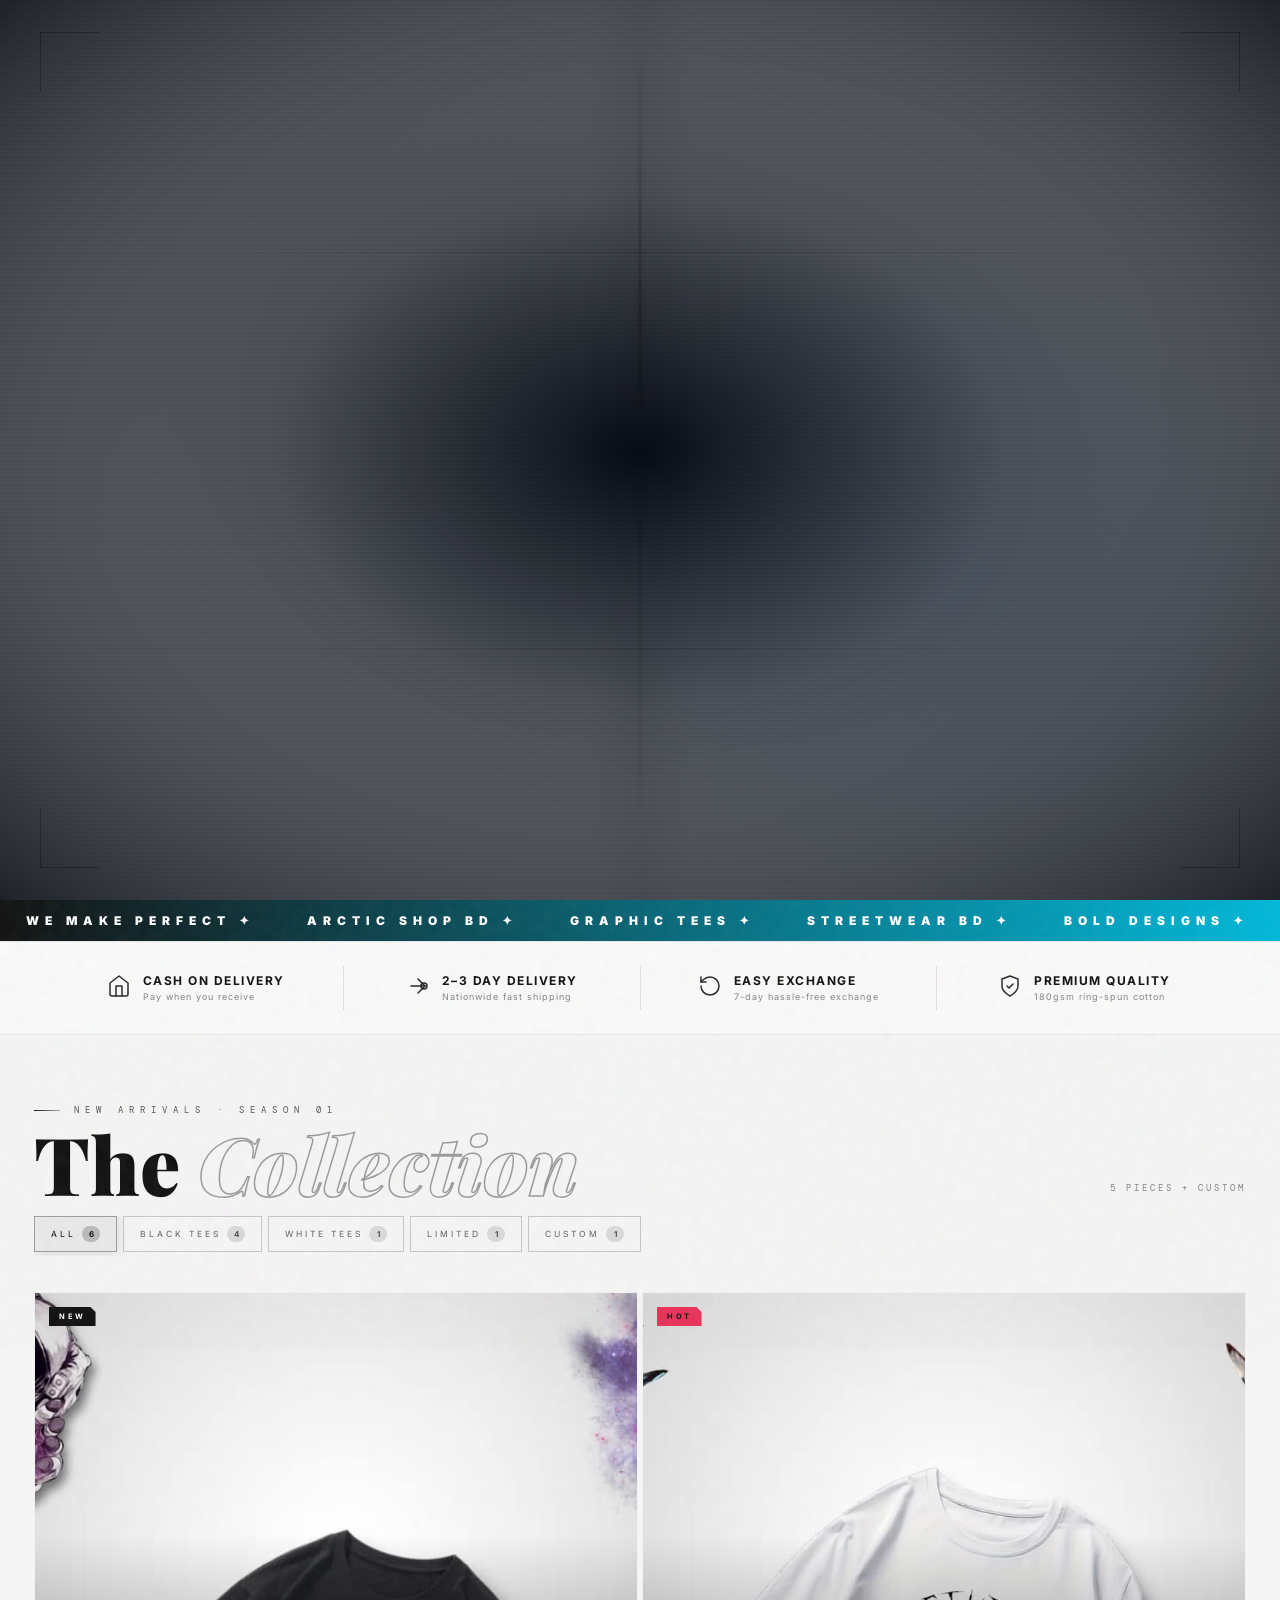
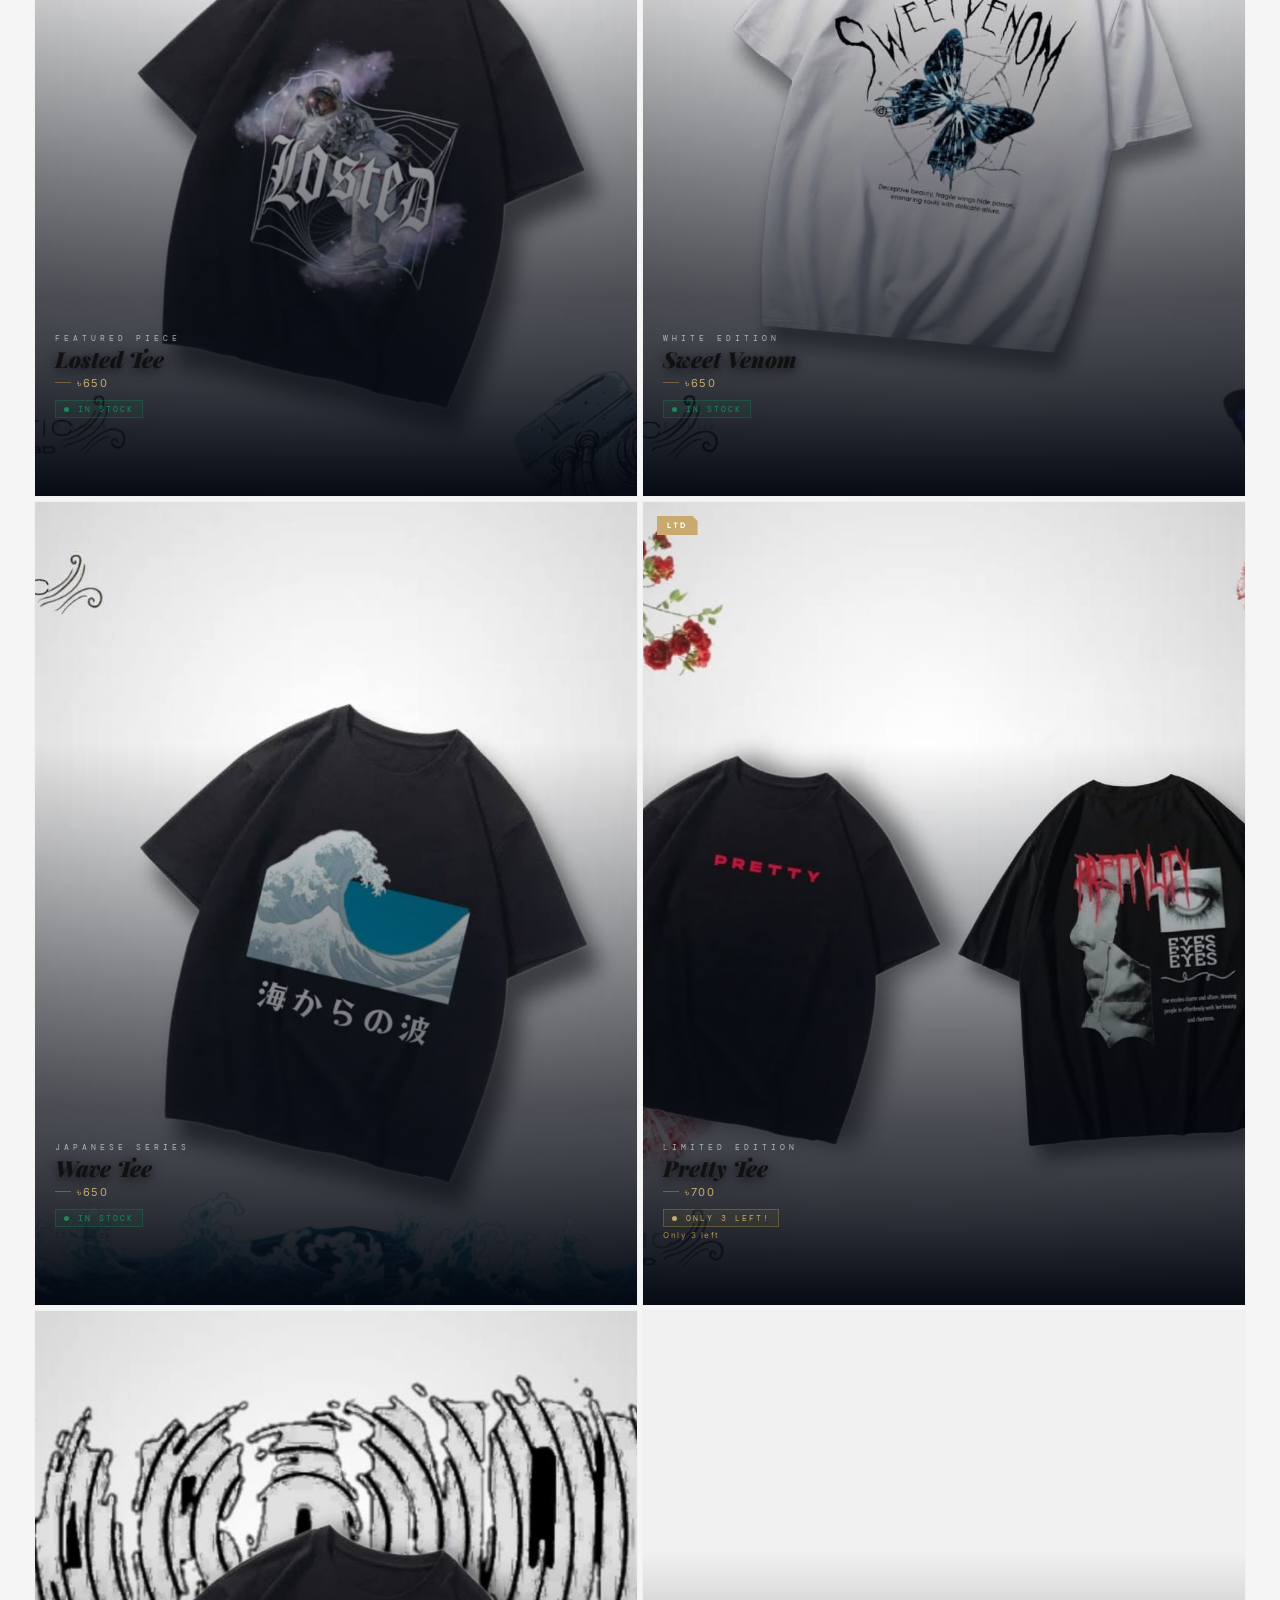
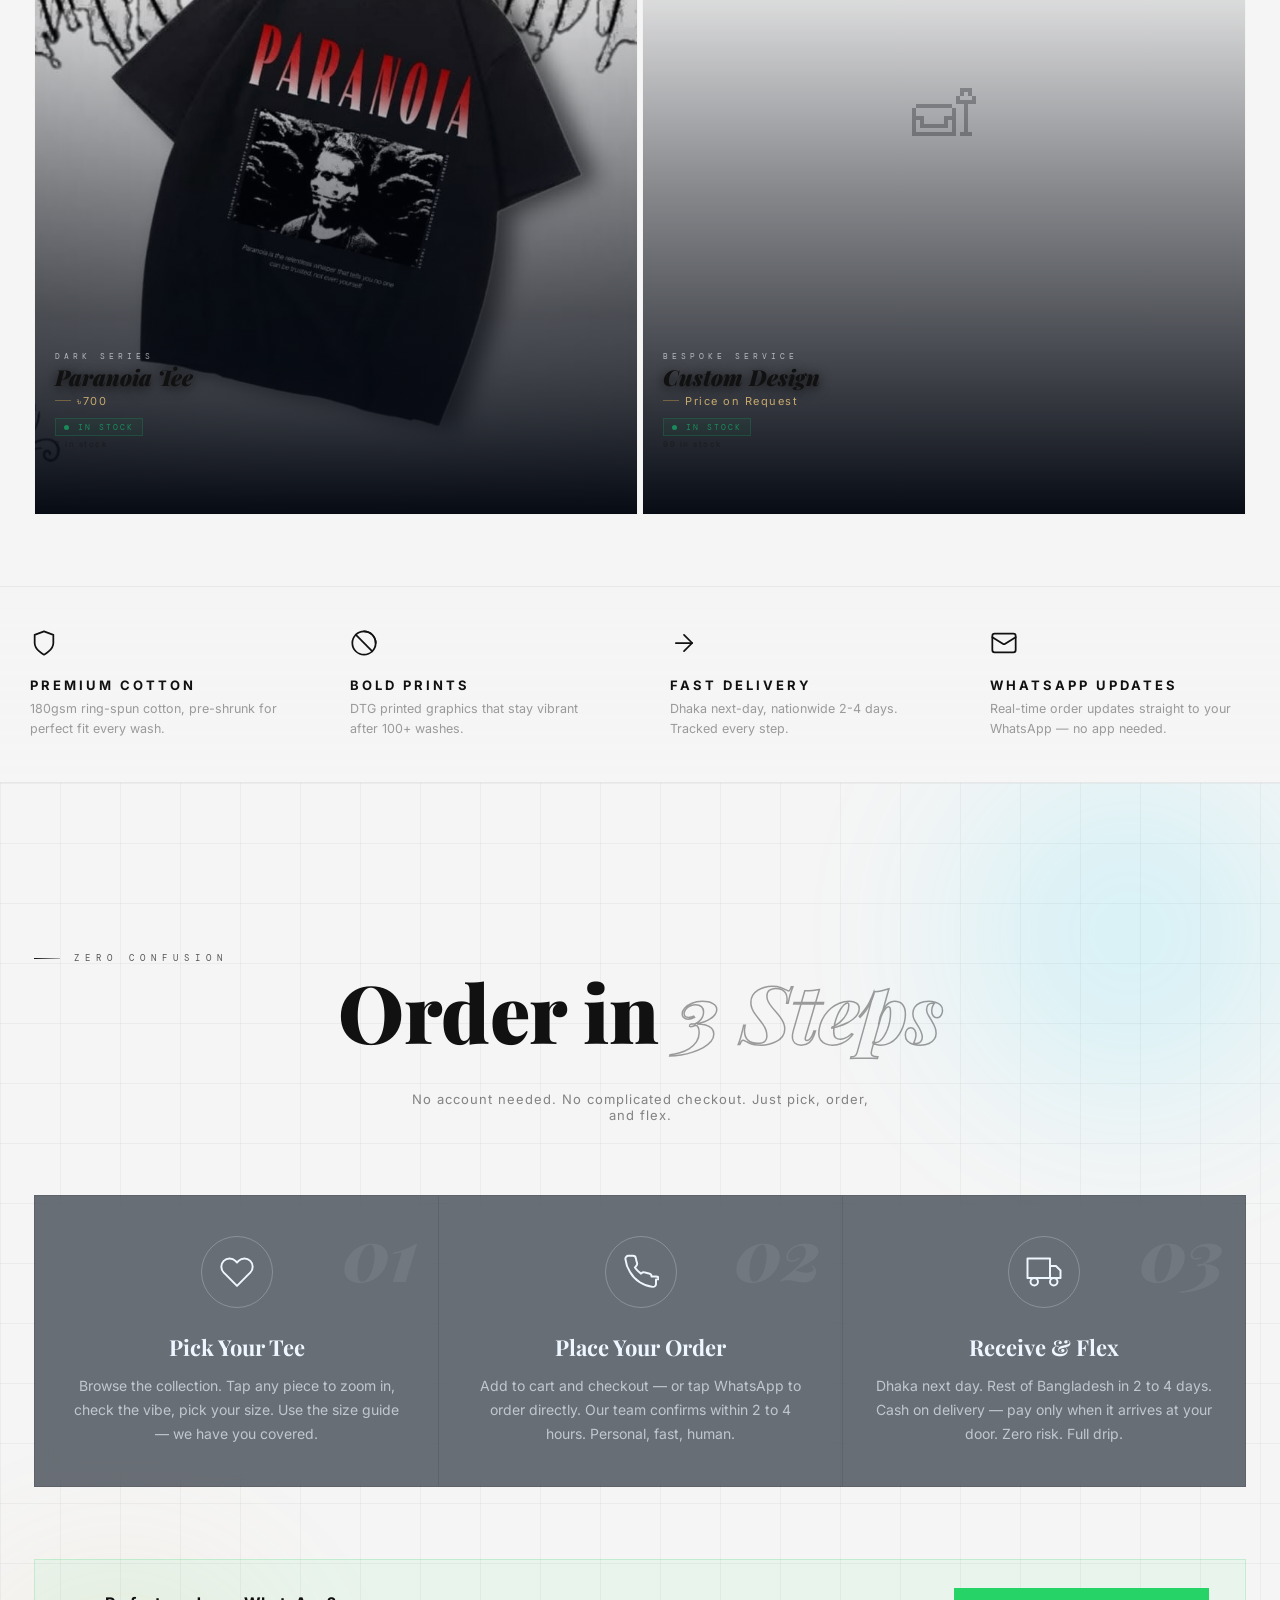
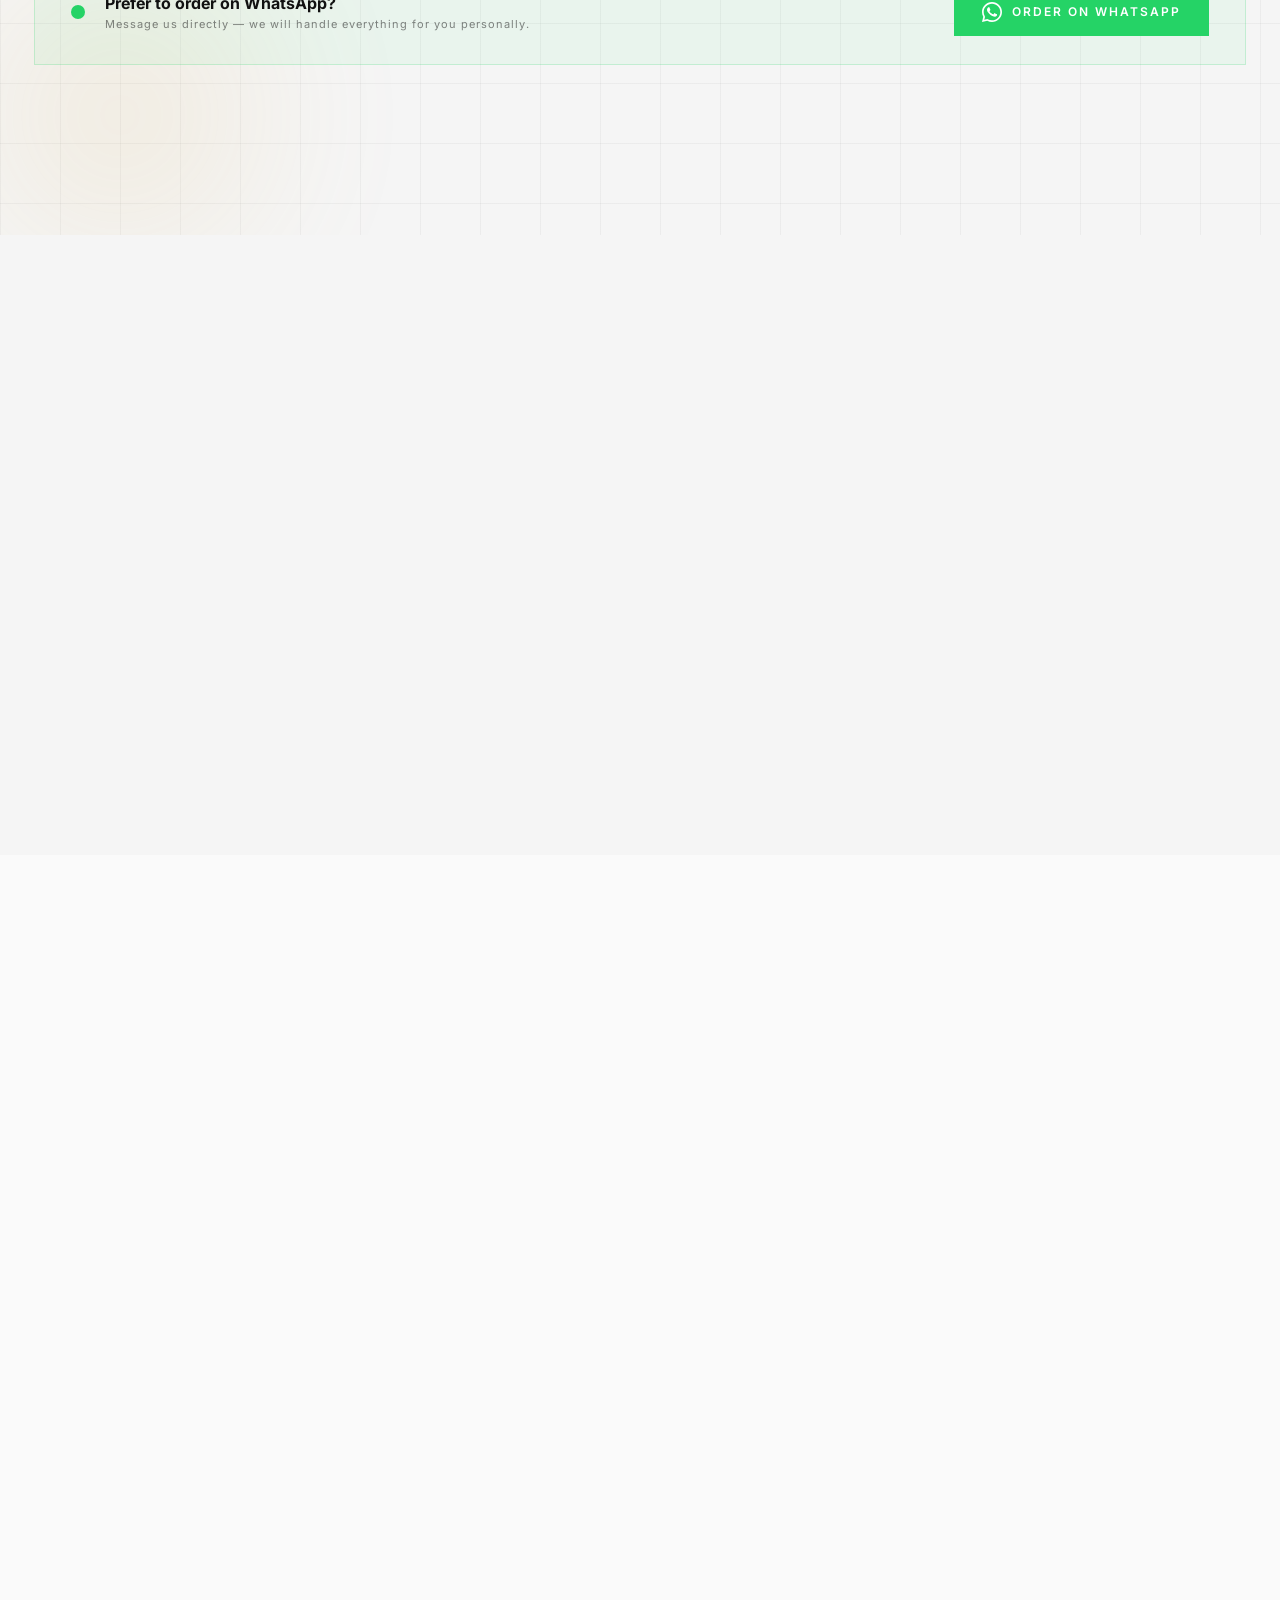
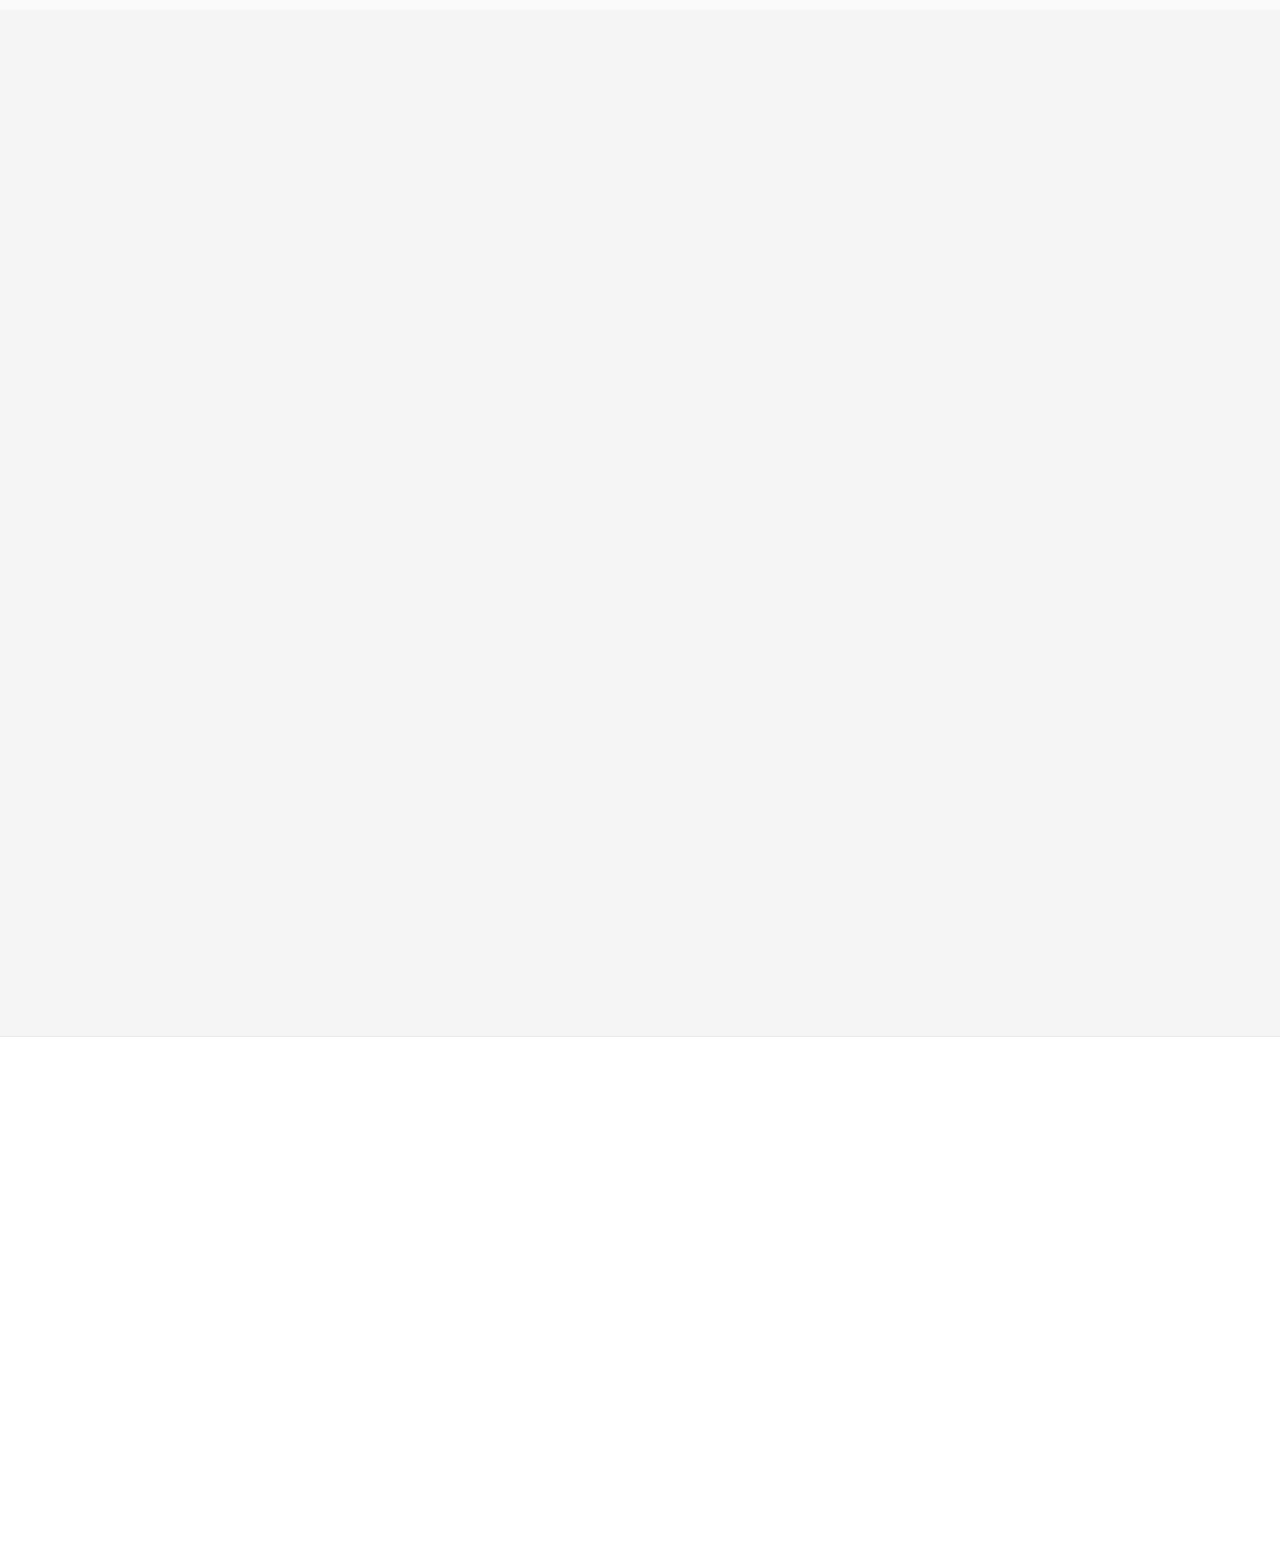
==== commit 04b1c704: "Add files via upload" ====
--- a/index.html
+++ b/index.html
@@ -3043,6 +3043,12 @@
 return;
 }
 
+// ── Rate limiting ──────────────────────────────────────────────
+if(!_checkOrderRateLimit()){
+toast("Too many orders submitted. Please wait a while and try again.","error");
+return;
+}
+
 // ── Field collection ───────────────────────────────────────────
 var n=document.getElementById("cn").value.trim();
 var p=document.getElementById("cp").value.trim();
@@ -3146,12 +3152,6 @@
 to_email: OWNER_EMAIL,
 reply_to: e
 };
-
-// ── Rate limiting (checked here so failed validations don't consume a slot) ──
-if(!_checkOrderRateLimit()){
-toast("Too many orders submitted. Please wait a while and try again.","error");
-return;
-}
 
 // Disable button, show spinner
 placingOrder=true;
@@ -3733,7 +3733,8 @@
       return p.id === ap.id || p.name.toLowerCase() === ap.name.toLowerCase();
     });
     if (existing) {
-      // Update stock and price from live DB, keep all rich fields
+      // Update id, stock and price from live DB, keep all rich fields
+      existing.id = ap.id;
       existing.stock = (ap.stock !== undefined && ap.stock !== null) ? ap.stock : existing.stock;
       existing.price = ap.price || existing.price;
       return existing;
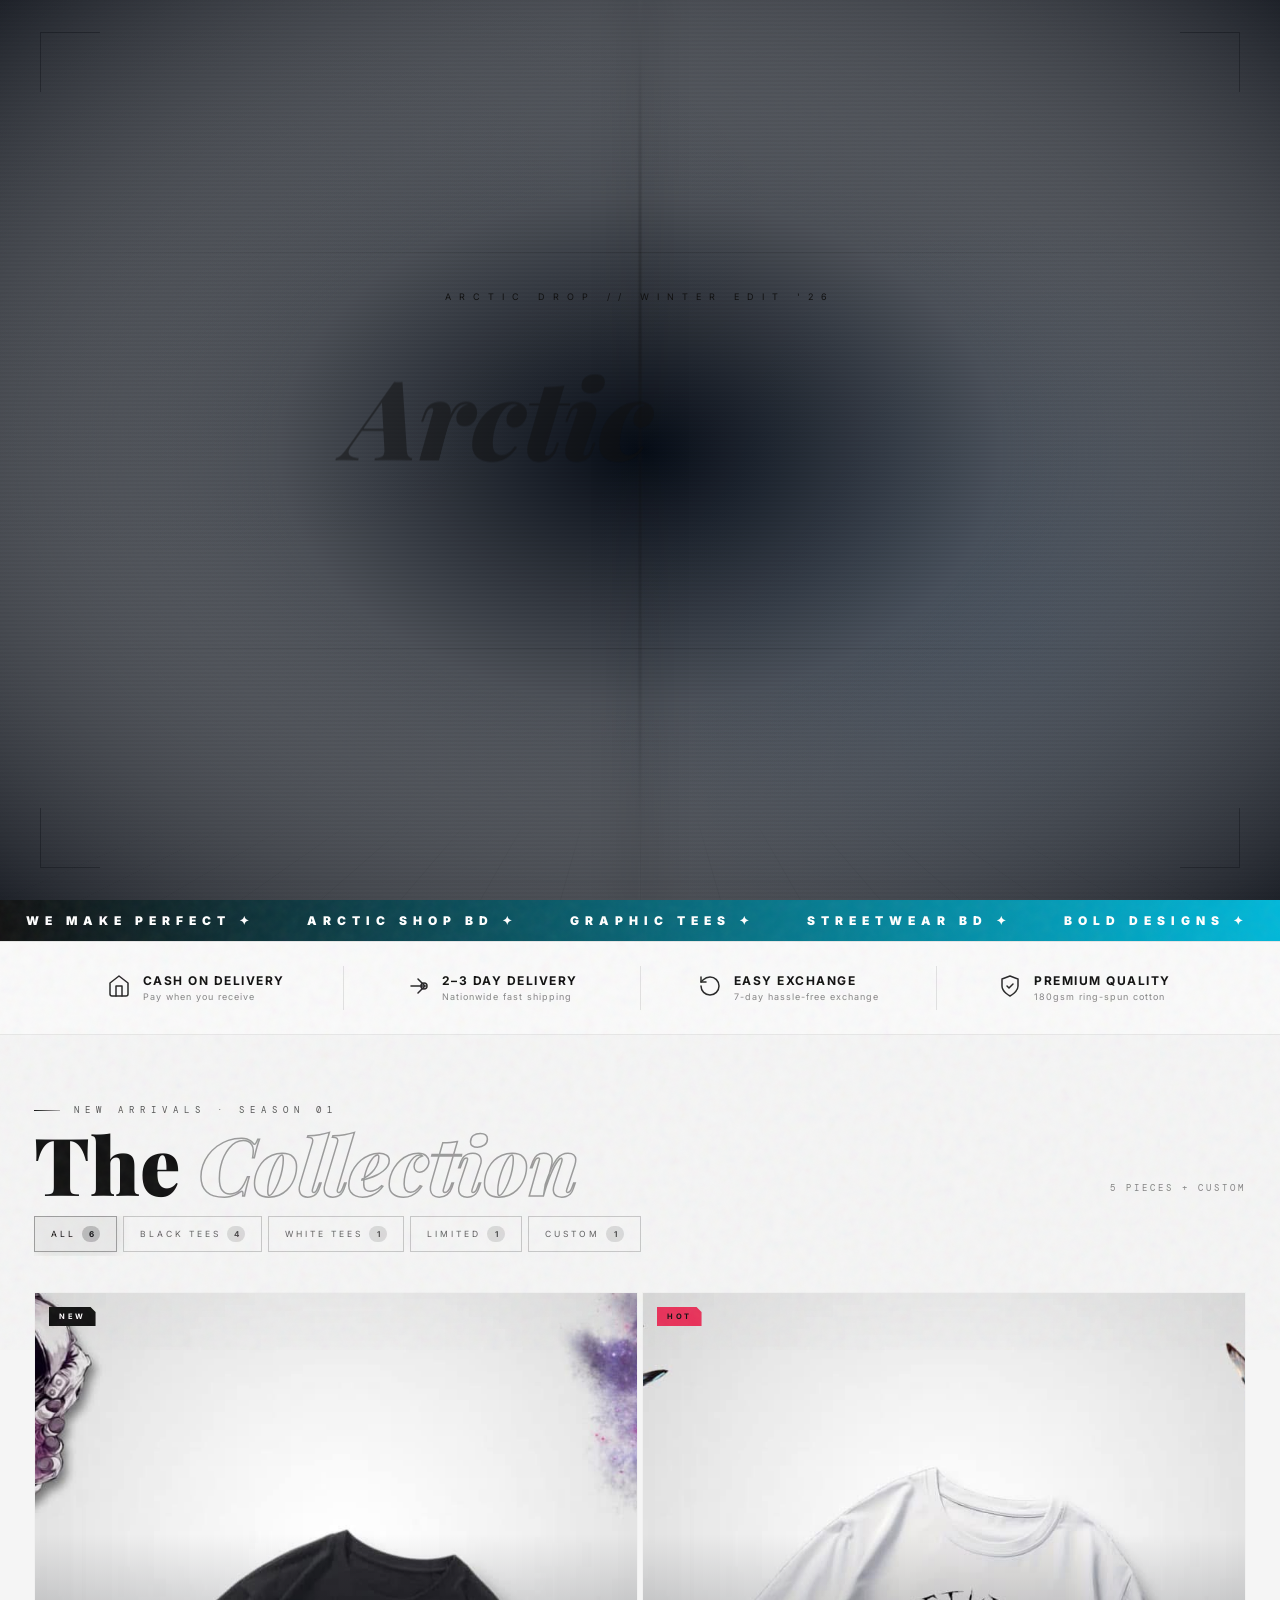
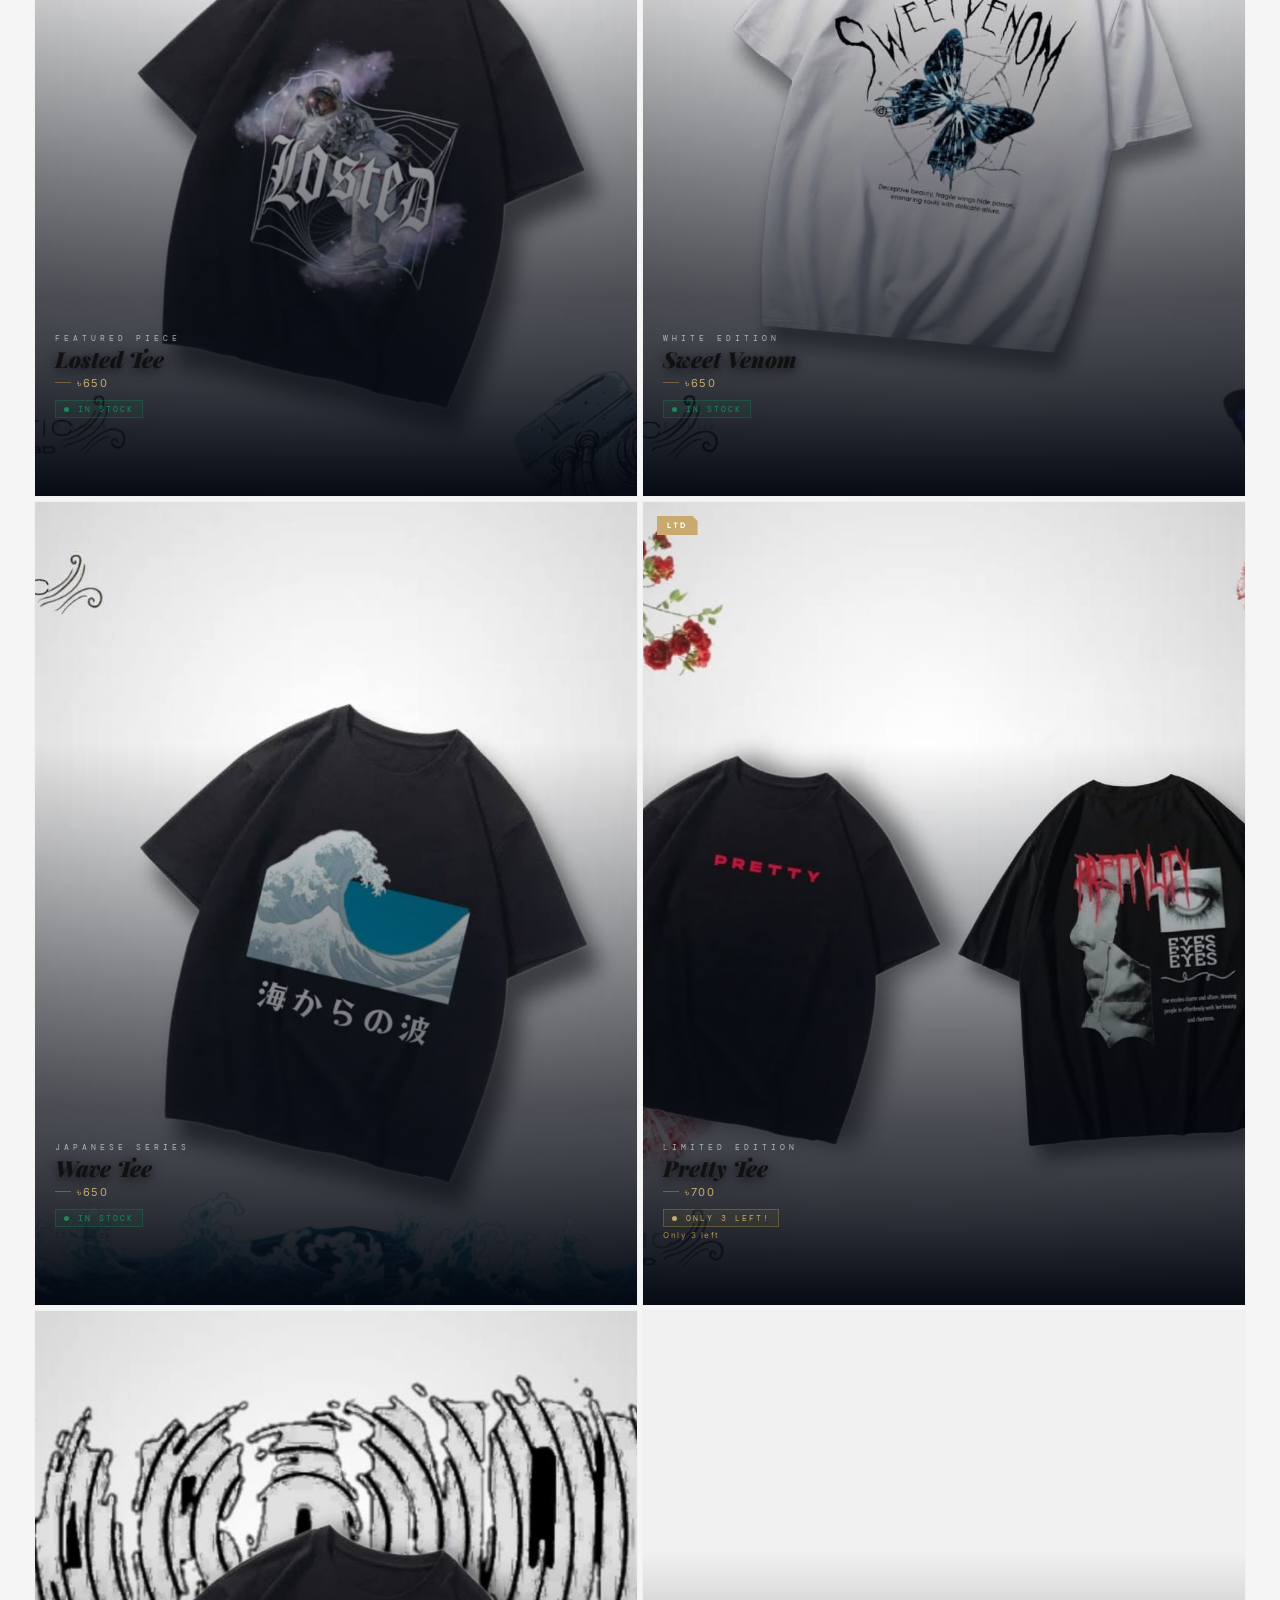
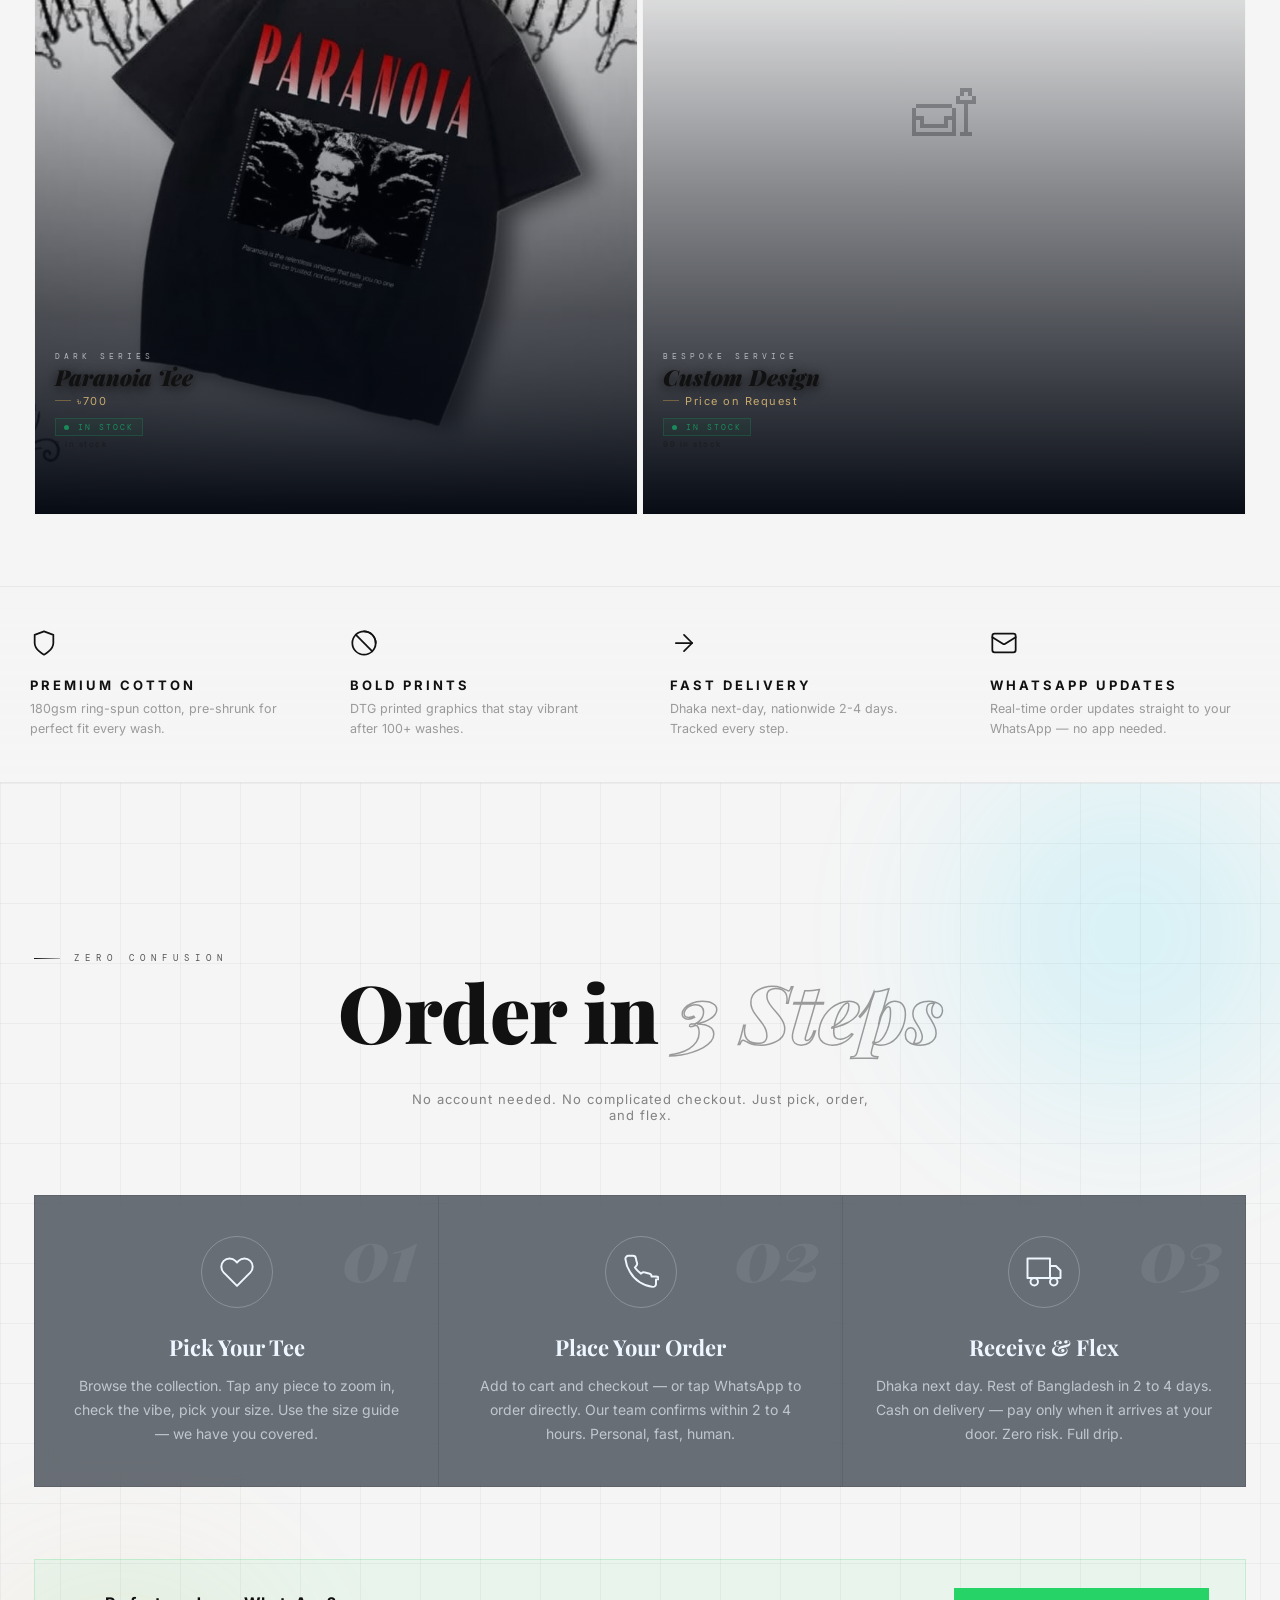
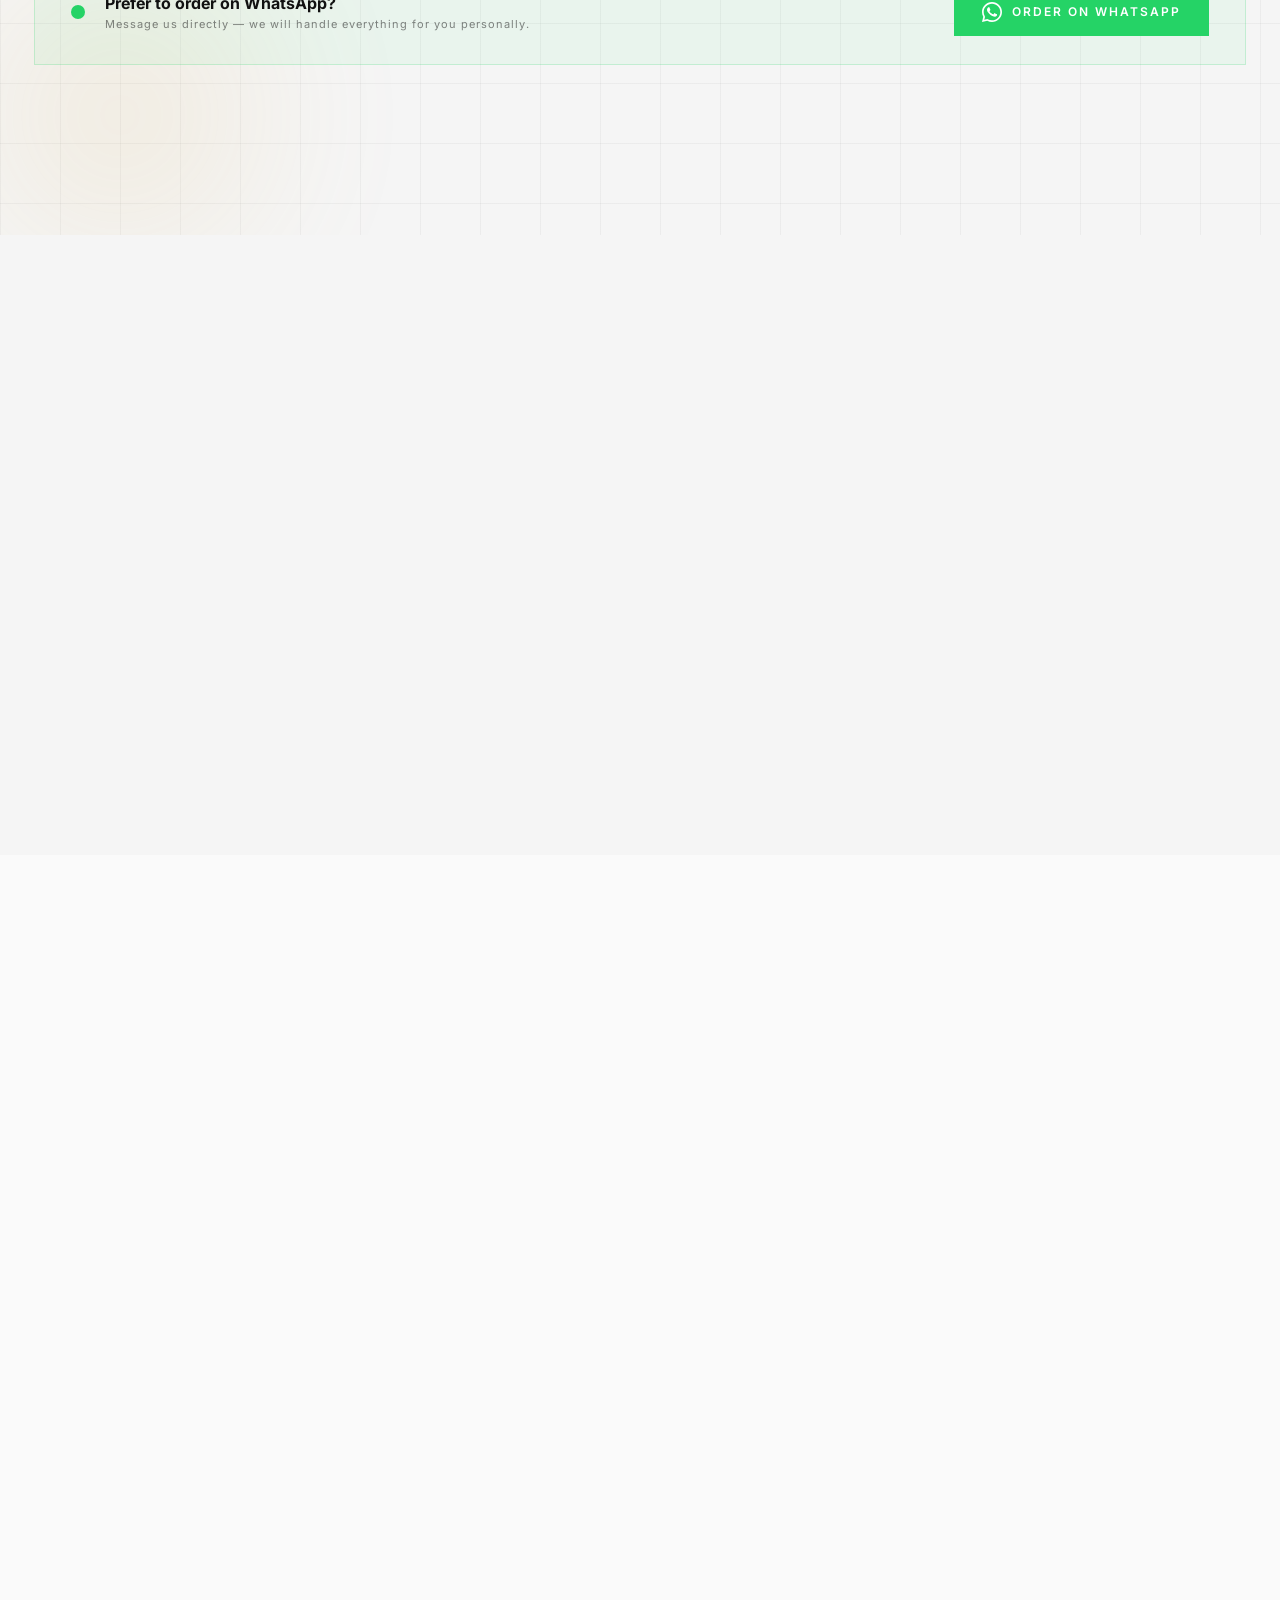
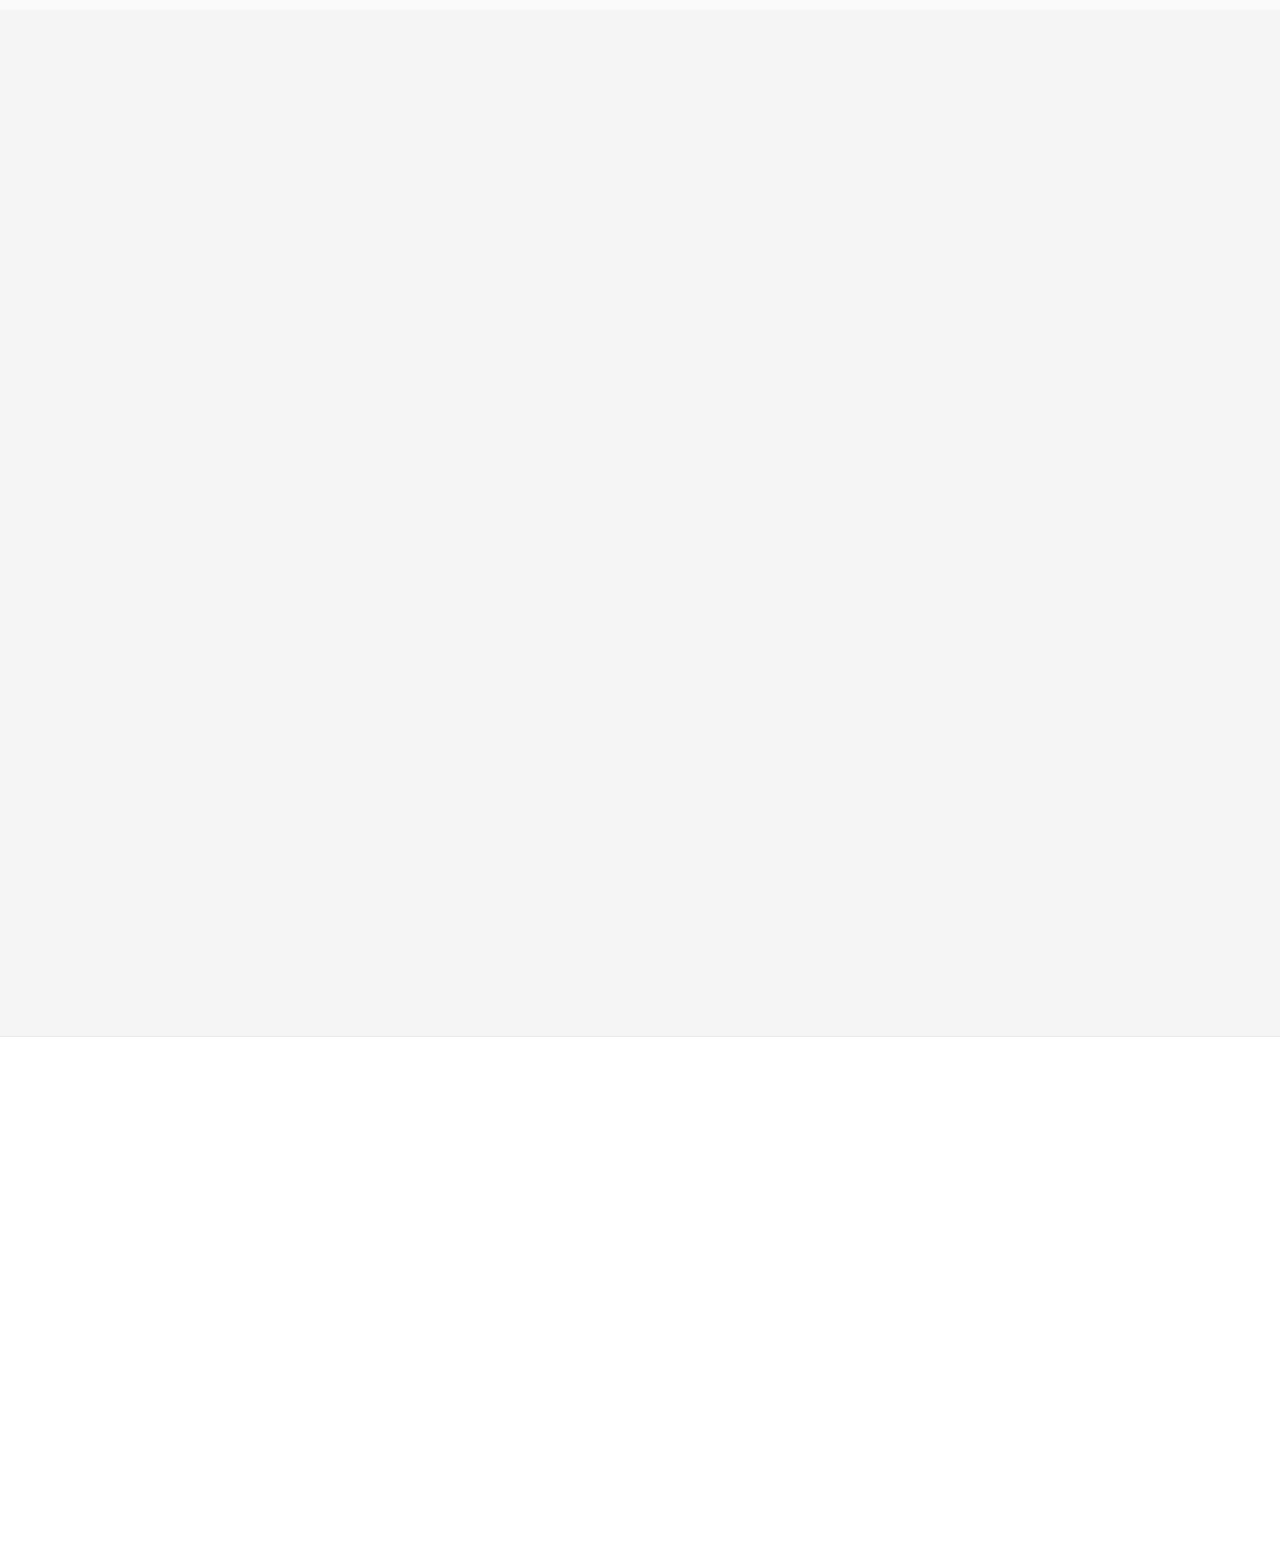
==== commit 5fdf5821: "Add files via upload" ====
--- a/index.html
+++ b/index.html
@@ -274,7 +274,7 @@
 .sp-av{width:36px;height:36px;border-radius:50%;background:linear-gradient(135deg,var(--glow),var(--gold));display:flex;align-items:center;justify-content:center;font-size:14px;font-weight:700;color:var(--ink);flex-shrink:0;font-family:"Inter",sans-serif;}
 .sp-txt{flex:1;}
 .sp-txt-main{font-size:12px;font-weight:600;line-height:1.3;}
-.sp-txt-meta{font-family:"DM Mono",monospace;font-size:9px;letter-spacing:1px;color:var(--muted);margin-top:2px;}
+.sp-txt-meta{font-family:"DM Mono",monospace;font-size:9px;letter-spacing:1px;color:rgba(255,255,255,0.55);margin-top:2px;}
 .sp-dot{width:6px;height:6px;border-radius:50%;background:var(--green);flex-shrink:0;animation:spPulse 1.4s ease-in-out infinite;}
 @keyframes spPulse{0%,100%{opacity:1;transform:scale(1);}50%{opacity:.5;transform:scale(1.4);}}
 @media(max-width:600px){#sp-wrap{left:12px;bottom:12px;}}
@@ -1069,10 +1069,12 @@
 .trust-b{border-color:rgba(0,0,0,0.12);color:rgba(17,17,17,0.4);font-size:7.5px;}
 
 /* ── TOAST / NOTIFICATIONS PREMIUM ── */
-.toast{background:rgba(11,20,32,0.95);border:1px solid rgba(0,0,0,0.1);box-shadow:0 8px 32px rgba(0,0,0,0.5);}
+.toast{background:rgba(11,20,32,0.95);border:1px solid rgba(255,255,255,0.1);box-shadow:0 8px 32px rgba(0,0,0,0.5);color:#ffffff !important;}
 .toast.success{border-left-color:var(--green);}
 .toast.error{border-left-color:var(--hot);}
-.sp-notif{background:rgba(11,20,32,0.92);border:1px solid rgba(255,255,255,0.07);box-shadow:0 8px 32px rgba(0,0,0,0.5);}
+.sp-notif{background:rgba(11,20,32,0.92);border:1px solid rgba(255,255,255,0.07);box-shadow:0 8px 32px rgba(0,0,0,0.5);color:#ffffff !important;}
+.sp-txt-main{color:#ffffff !important;}
+.sp-av{color:#ffffff !important;}
 
 /* ── PLACE ORDER BUTTON PREMIUM ── */
 .place-btn{
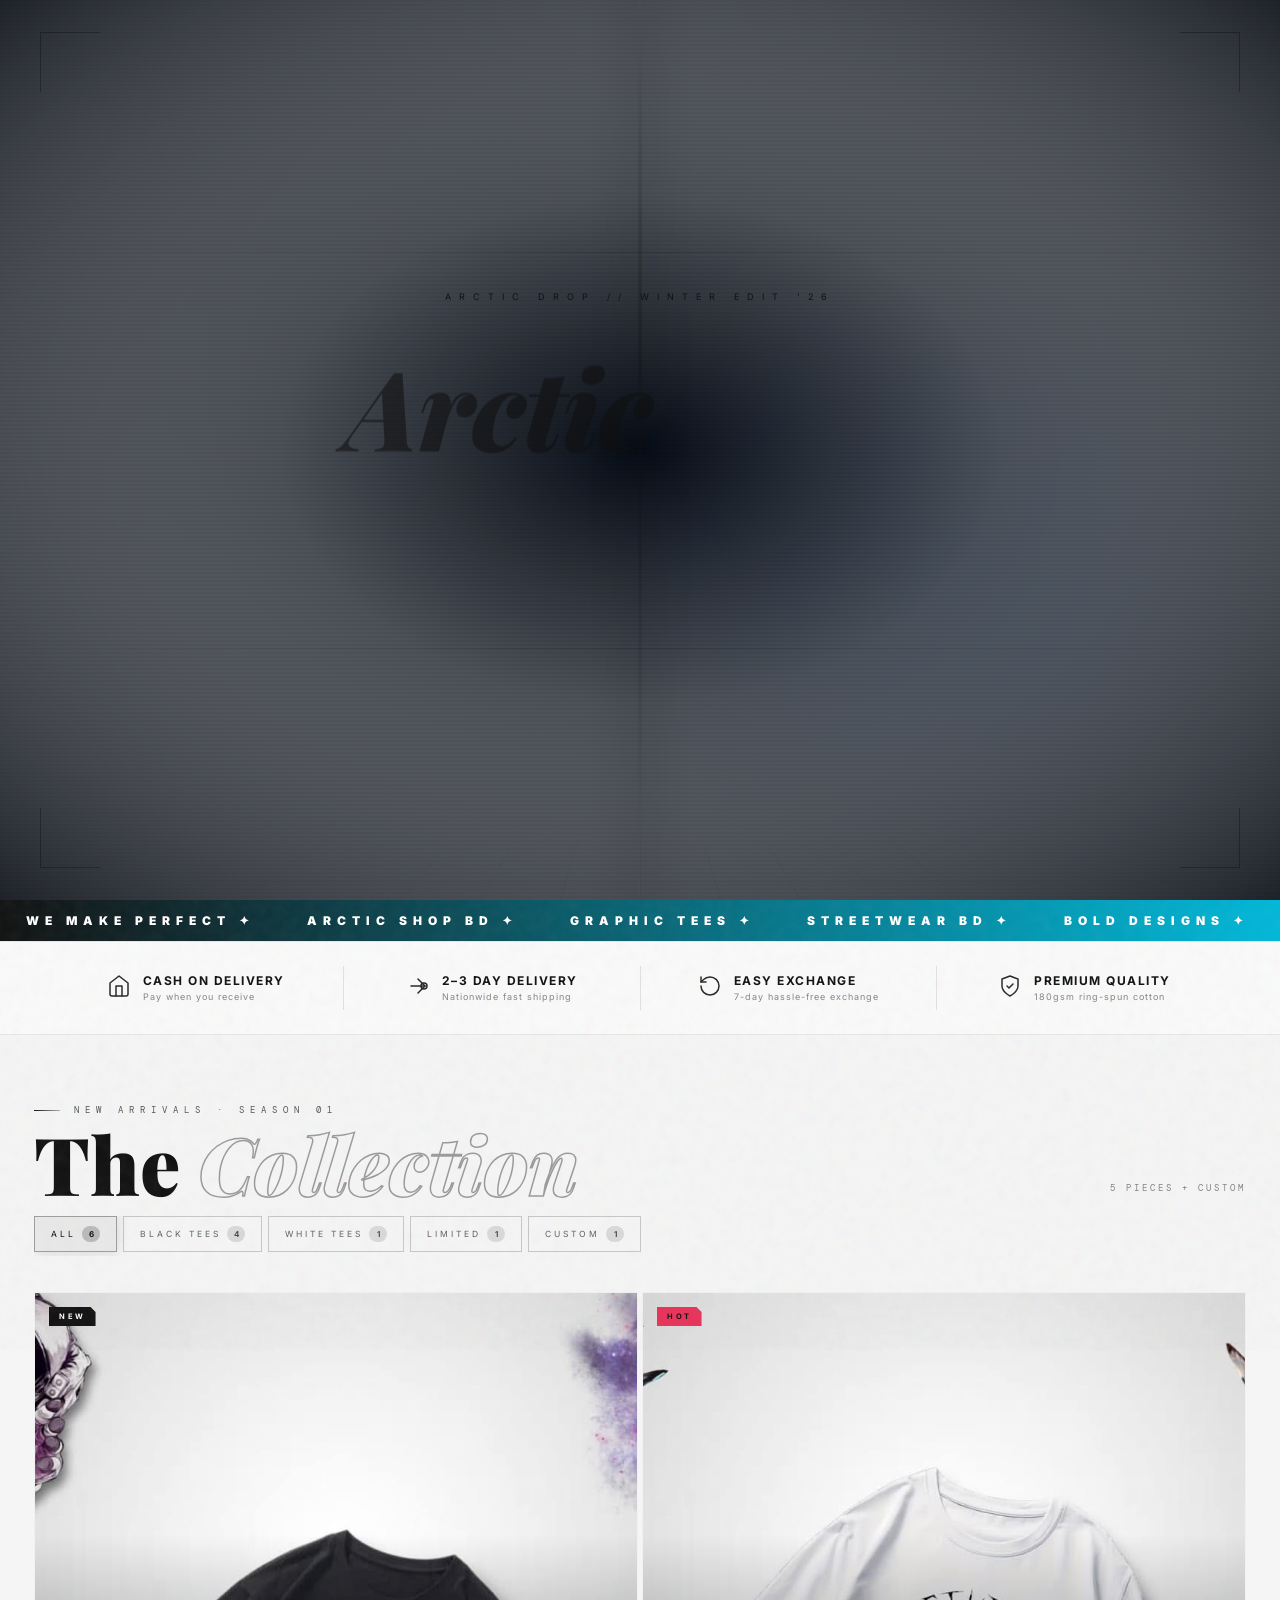
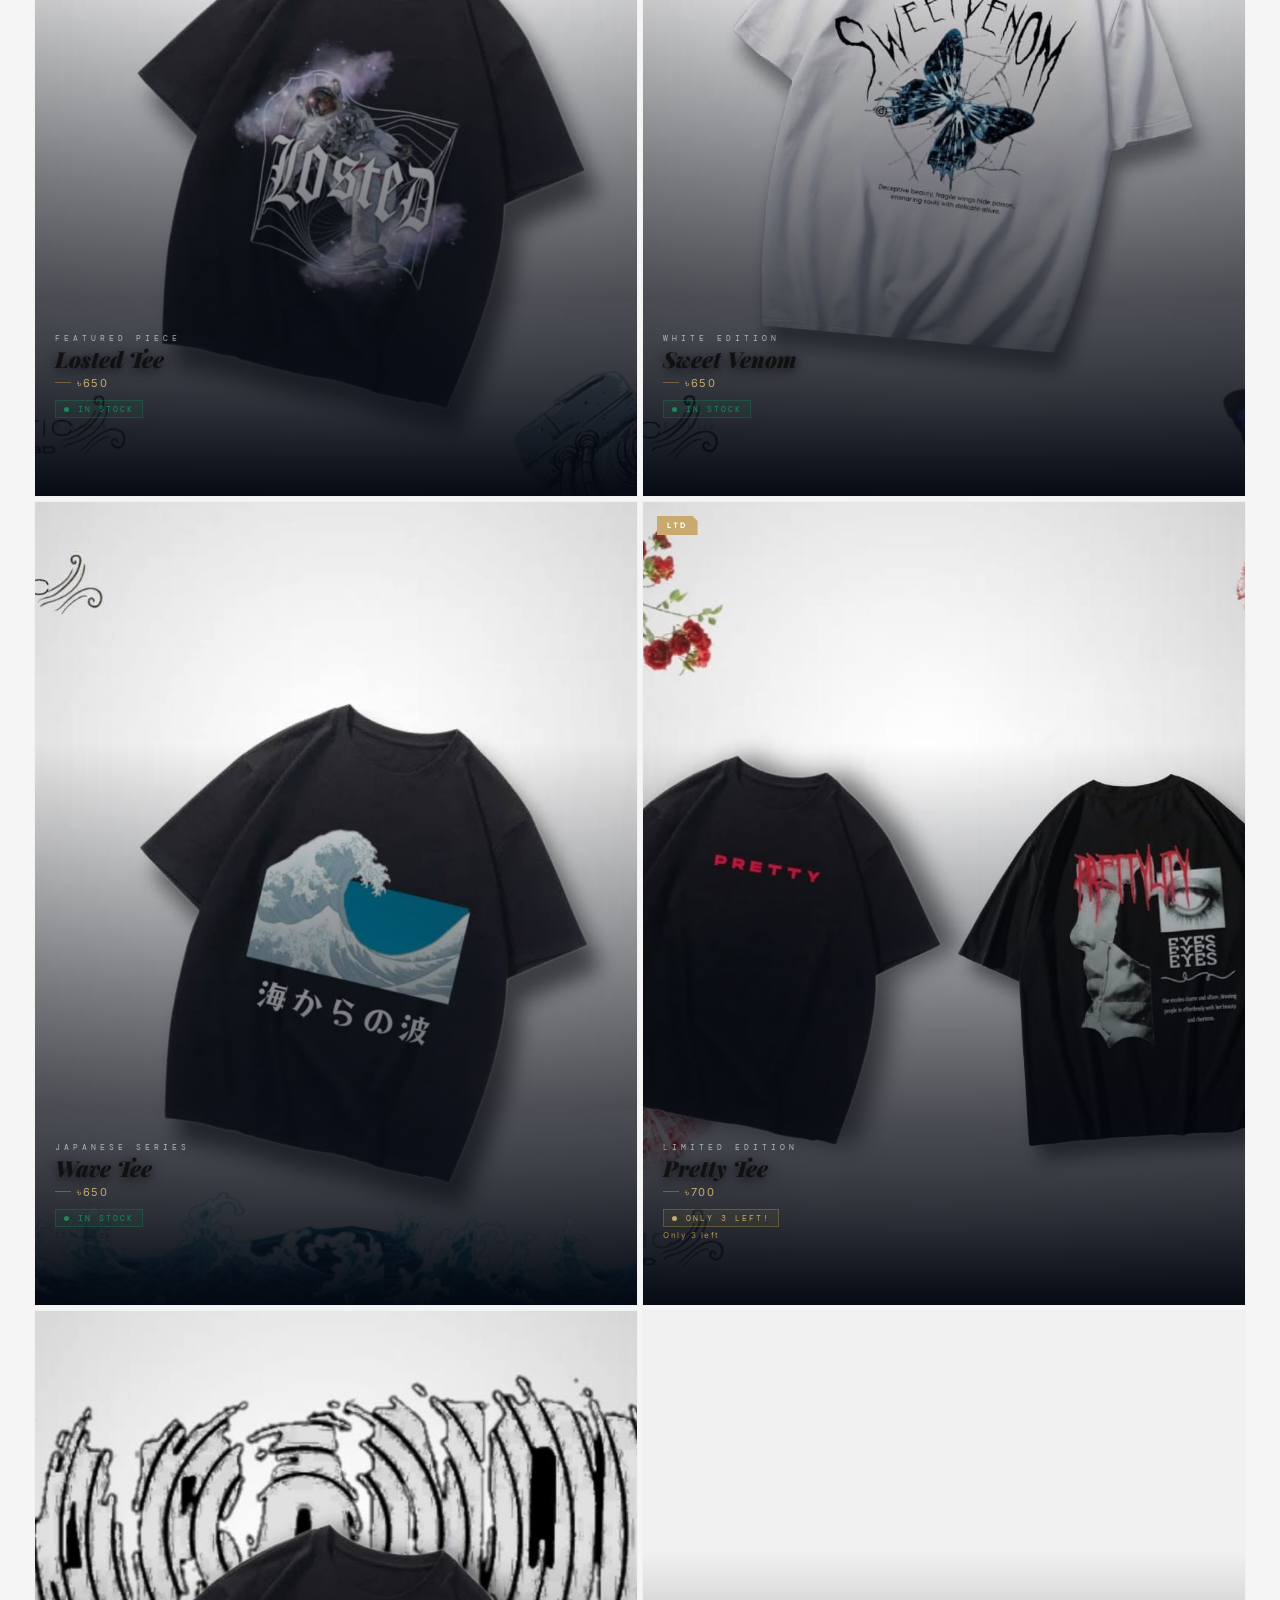
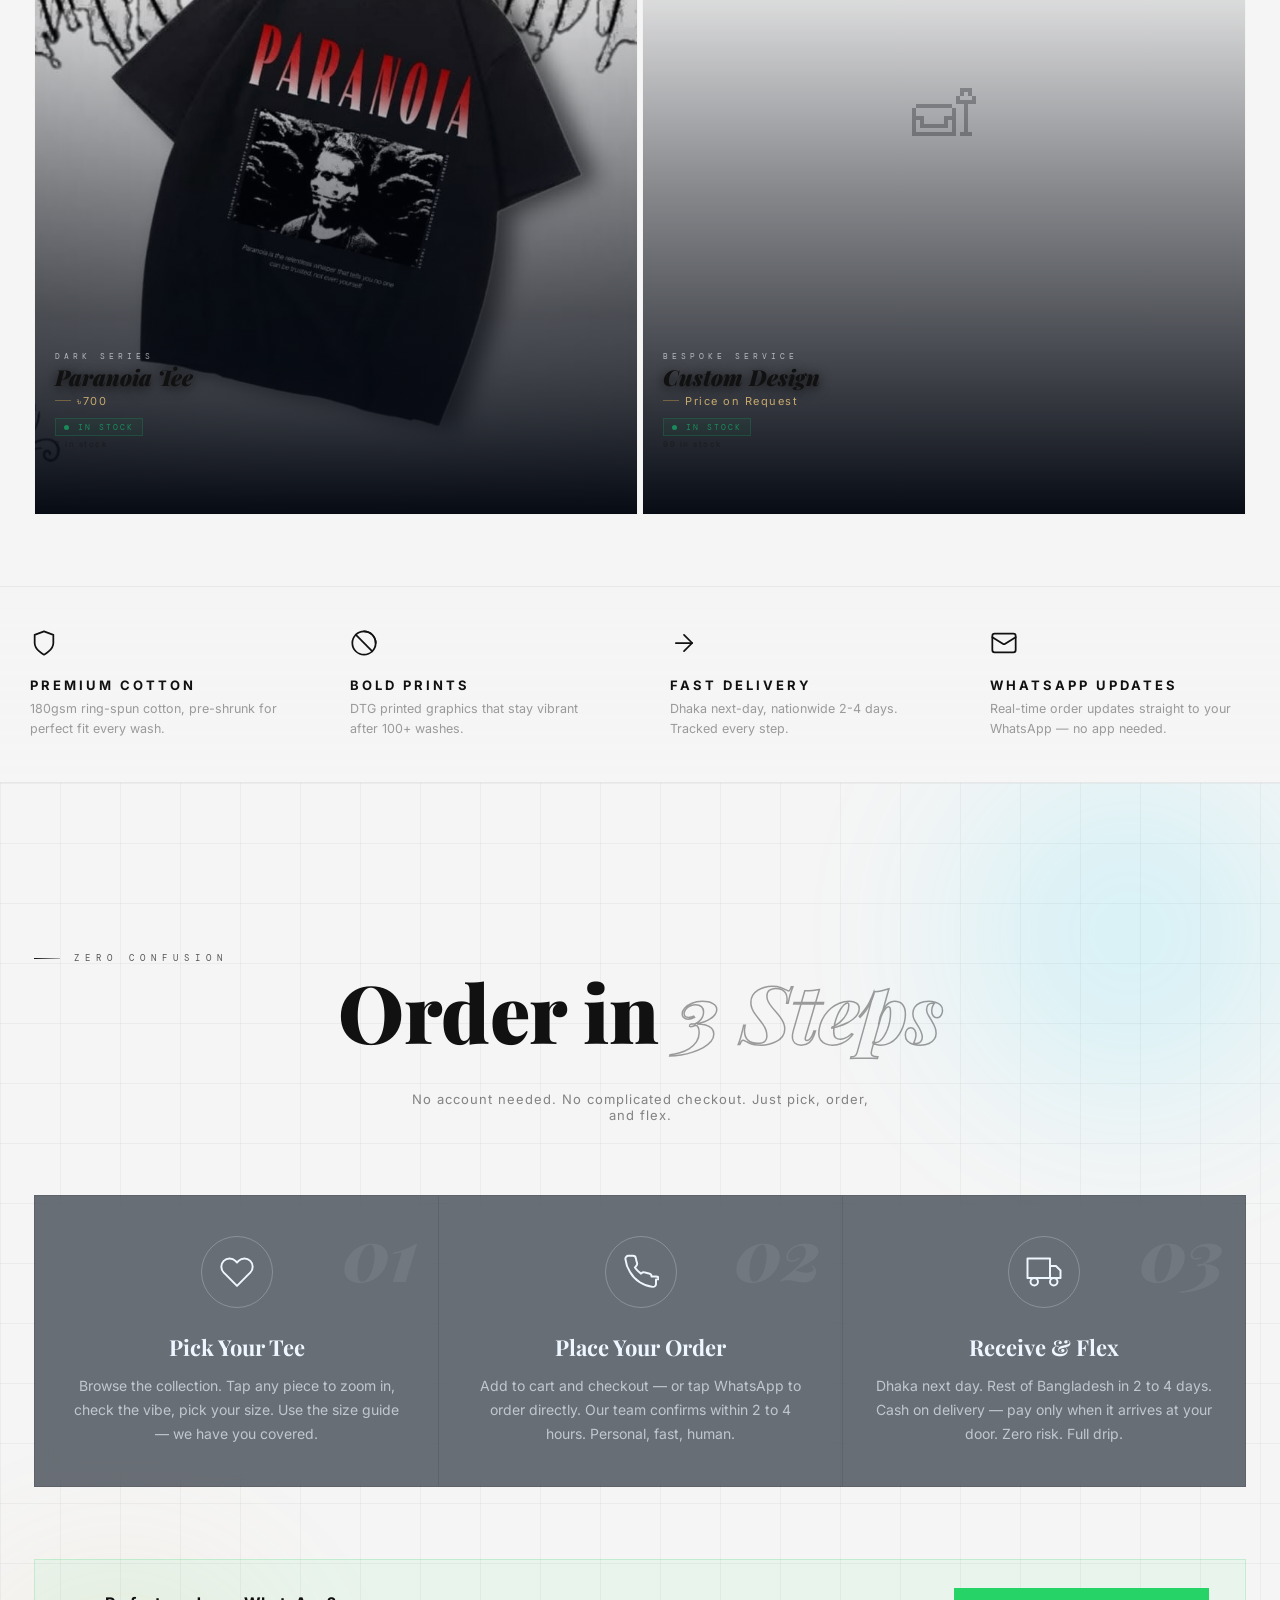
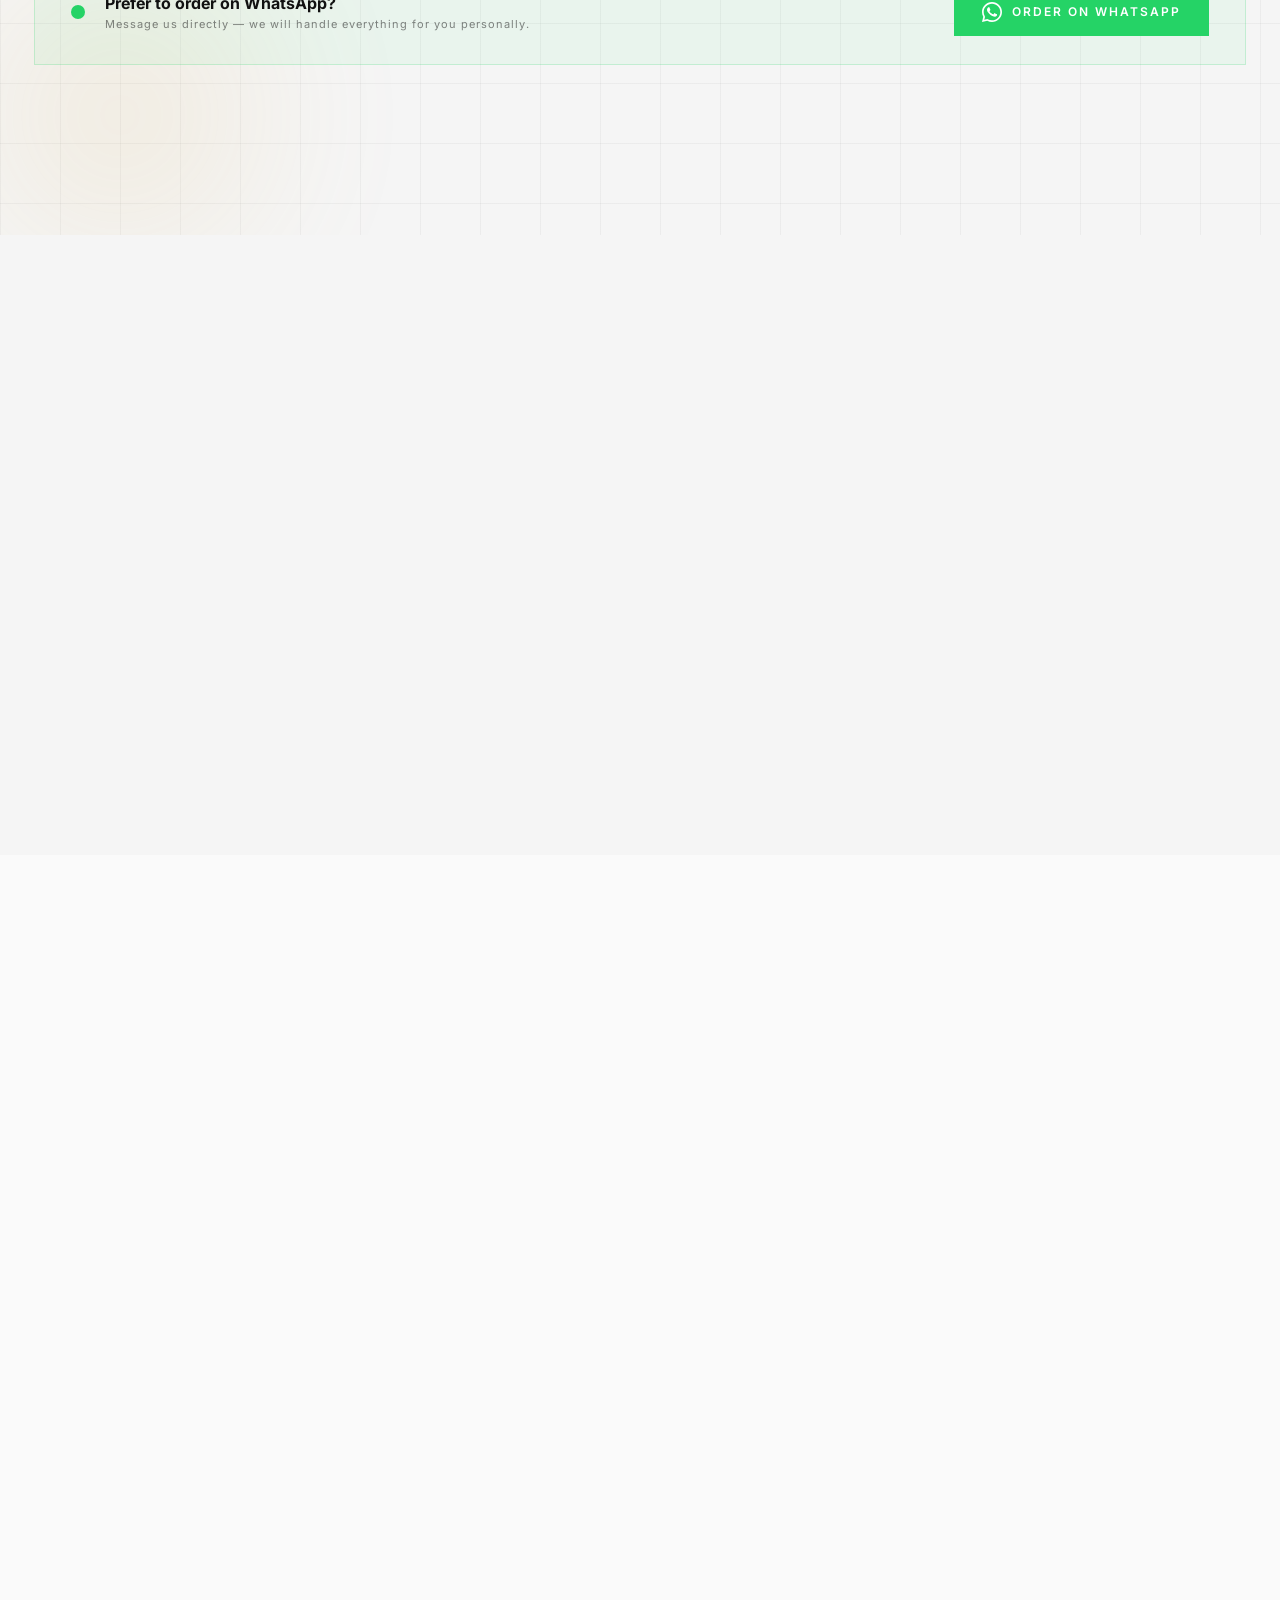
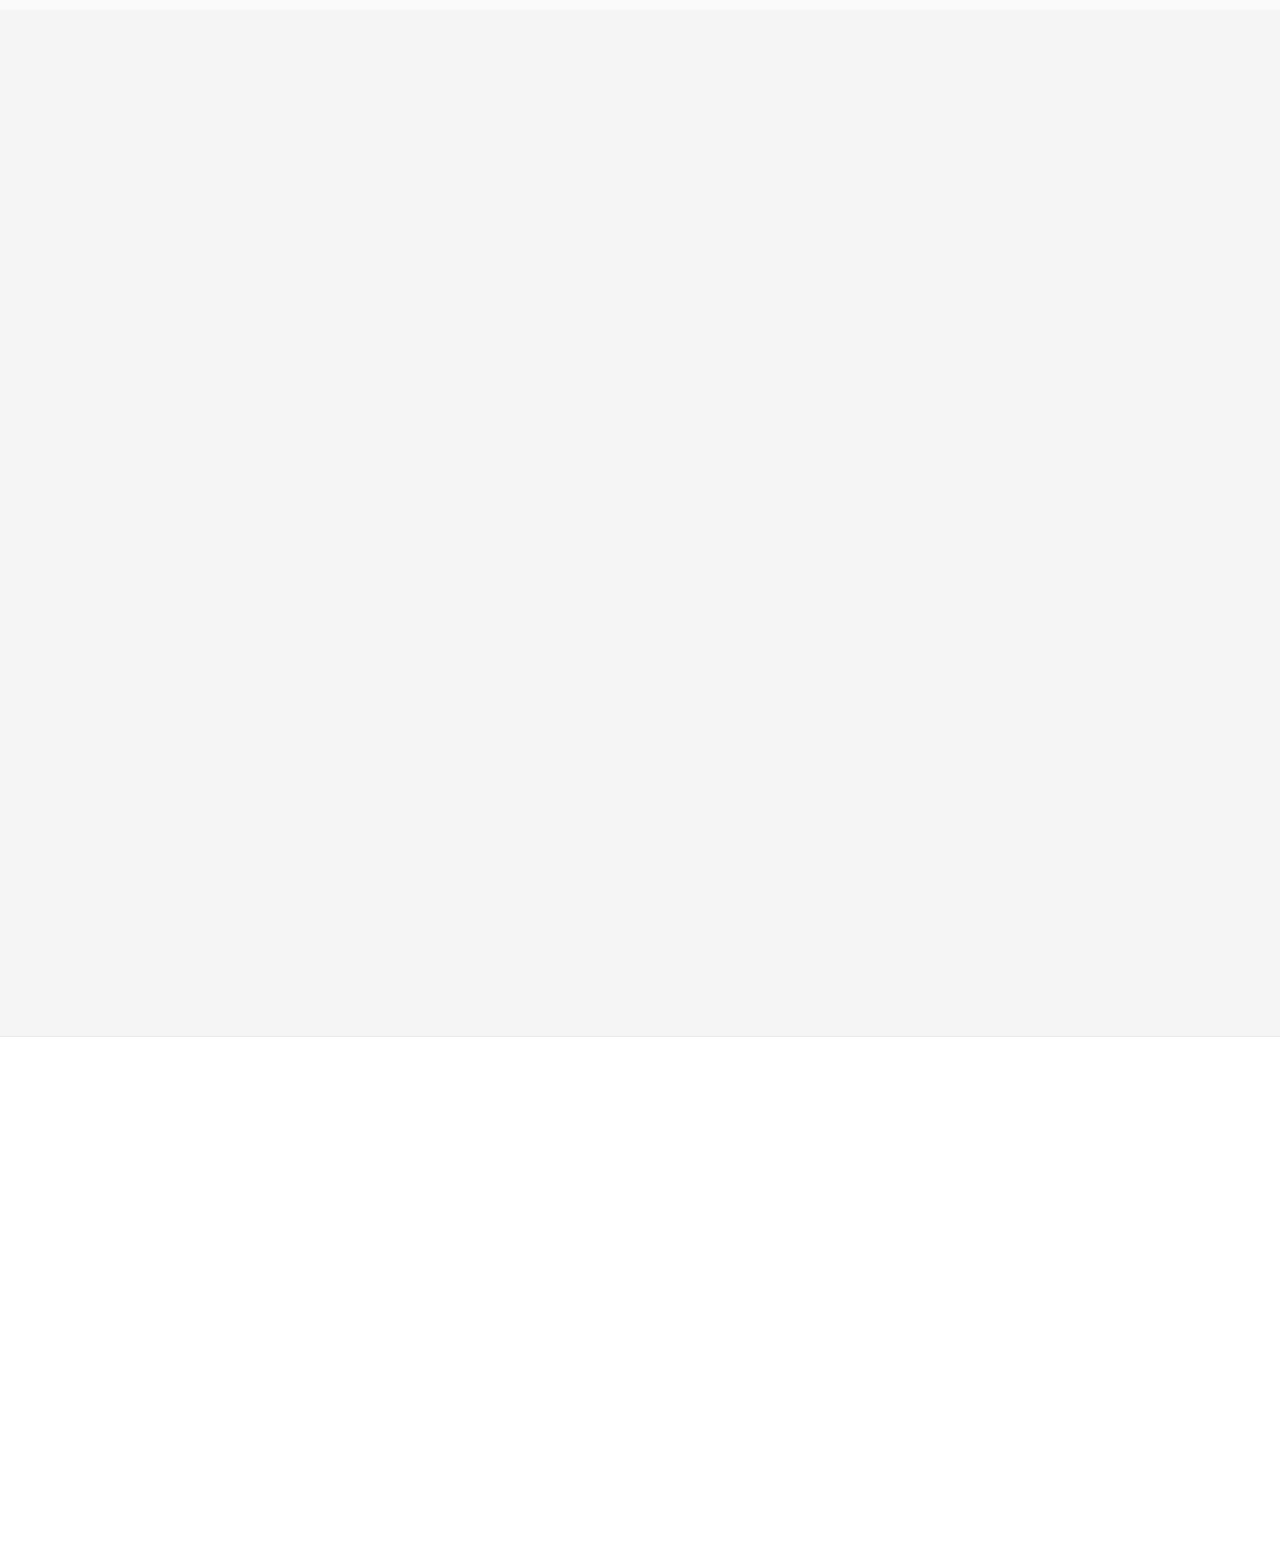
==== commit 3526a33a: "Add files via upload" ====
--- a/index.html
+++ b/index.html
@@ -2704,7 +2704,7 @@
 
 // ── CART ──────────────────────────────────────────────
 var cart = [];
-try { cart = JSON.parse(localStorage.getItem("arcbd_cart") || "[]"); } catch(e) { cart = []; }
+try { cart = JSON.parse(sessionStorage.getItem("arcbd_cart") || "[]"); } catch(e) { cart = []; }
 var mSz = "L", mQty = 1, mPid = null, selPayMethod = "bKash";
 
 // ── PROMO CODES ───────────────────────────────────────
@@ -2731,7 +2731,7 @@
 
 function getDiscount(){ return activePromo ? Math.round(gTotal() * activePromo.pct / 100) : 0; }
 
-function saveC() { try { localStorage.setItem("arcbd_cart", JSON.stringify(cart)); } catch(e) {} }
+function saveC() { try { sessionStorage.setItem("arcbd_cart", JSON.stringify(cart)); } catch(e) {} }
 function gTotal() { return cart.reduce(function(s,i){ return s+(i.price*i.qty); }, 0); }
 function gCount() { return cart.reduce(function(s,i){ return s+i.qty; }, 0); }
 function getDelivery() { var t=gTotal(); return (t===0||t>=1000)?0:80; }
@@ -2788,7 +2788,21 @@
 toast("✓ "+p.name+" ("+sz+") added to cart","success");
 }
 function rmItem(cid){ cart=cart.filter(function(i){return i.cid!==cid;}); saveC(); updBadge(); renderCart(); }
-function updQty(cid,d){ var it=cart.find(function(i){return i.cid===cid;}); if(it){ it.qty=Math.max(1,it.qty+d); } saveC(); renderCart(); }
+function updQty(cid,d){
+  var it=cart.find(function(i){return i.cid===cid;});
+  if(it){
+    var newQty = it.qty + d;
+    if(d > 0 && it.pid !== 6){
+      // Check stock before allowing qty increase
+      var cp = PRODUCTS.find(function(x){return x.id===it.pid;});
+      if(cp && newQty > cp.stock){
+        toast("Only "+cp.stock+" units available for "+it.name,"warn"); return;
+      }
+    }
+    it.qty = Math.max(1, newQty);
+  }
+  saveC(); renderCart();
+}
 
 function openCart(){ document.getElementById("cart-overlay").classList.add("open"); document.getElementById("cart-drawer").classList.add("open"); renderCart(); }
 function closeCart(){ document.getElementById("cart-overlay").classList.remove("open"); document.getElementById("cart-drawer").classList.remove("open"); }
@@ -3035,6 +3049,31 @@
 function placeOrder(){
 if(placingOrder) return;
 if(!cart.length){ toast("Your cart is empty. Add an item first.","error"); closeCheckout(); return; }
+
+// ── Live stock re-validation ───────────────────────────────────────────
+// Cart items may have been added when stock was available; re-check now.
+var outOfStockItems = [];
+for(var ci=0; ci<cart.length; ci++){
+  var cit = cart[ci];
+  if(cit.pid === 6) continue;
+  var cprod = PRODUCTS.find(function(x){ return x.id === cit.pid; });
+  if(cprod && cprod.stock <= 0){
+    outOfStockItems.push(cit.name);
+  } else if(cprod && cit.qty > cprod.stock){
+    cit.qty = cprod.stock; saveC();
+  }
+}
+if(outOfStockItems.length > 0){
+  toast("Sorry, these items sold out: " + outOfStockItems.join(", ") + ". They have been removed from your cart.","error");
+  cart = cart.filter(function(i){
+    if(i.pid === 6) return true;
+    var p2 = PRODUCTS.find(function(x){ return x.id === i.pid; });
+    return p2 && p2.stock > 0;
+  });
+  saveC(); updBadge(); renderCart();
+  if(!cart.length){ closeCheckout(); return; }
+  return;
+}
 
 // ── Honeypot check (bots fill this; real users leave it blank) ──
 var hp=document.getElementById("hp-website");
@@ -3227,6 +3266,17 @@
 });
 var pm=document.getElementById("promo-msg"); if(pm){ pm.textContent=""; pm.className="promo-msg"; }
 activePromo=null;
+// ── Refresh stock counts from server after order ───────────────────
+// This keeps the in-memory PRODUCTS list accurate for the next purchase check.
+fetch("/api/products").then(function(r){return r.json();}).then(function(data){
+  if(data && data.products){
+    data.products.forEach(function(ap){
+      var p=PRODUCTS.find(function(x){return x.id===ap.id;});
+      if(p) p.stock = (ap.stock !== undefined && ap.stock !== null) ? ap.stock : p.stock;
+    });
+    renderProds && renderProds(document.getElementById("filter-active") ? (document.getElementById("filter-active").dataset.f||"all") : "all");
+  }
+}).catch(function(){});
 }
 
 function closeOK(){ document.getElementById("ok-modal").classList.remove("open"); }
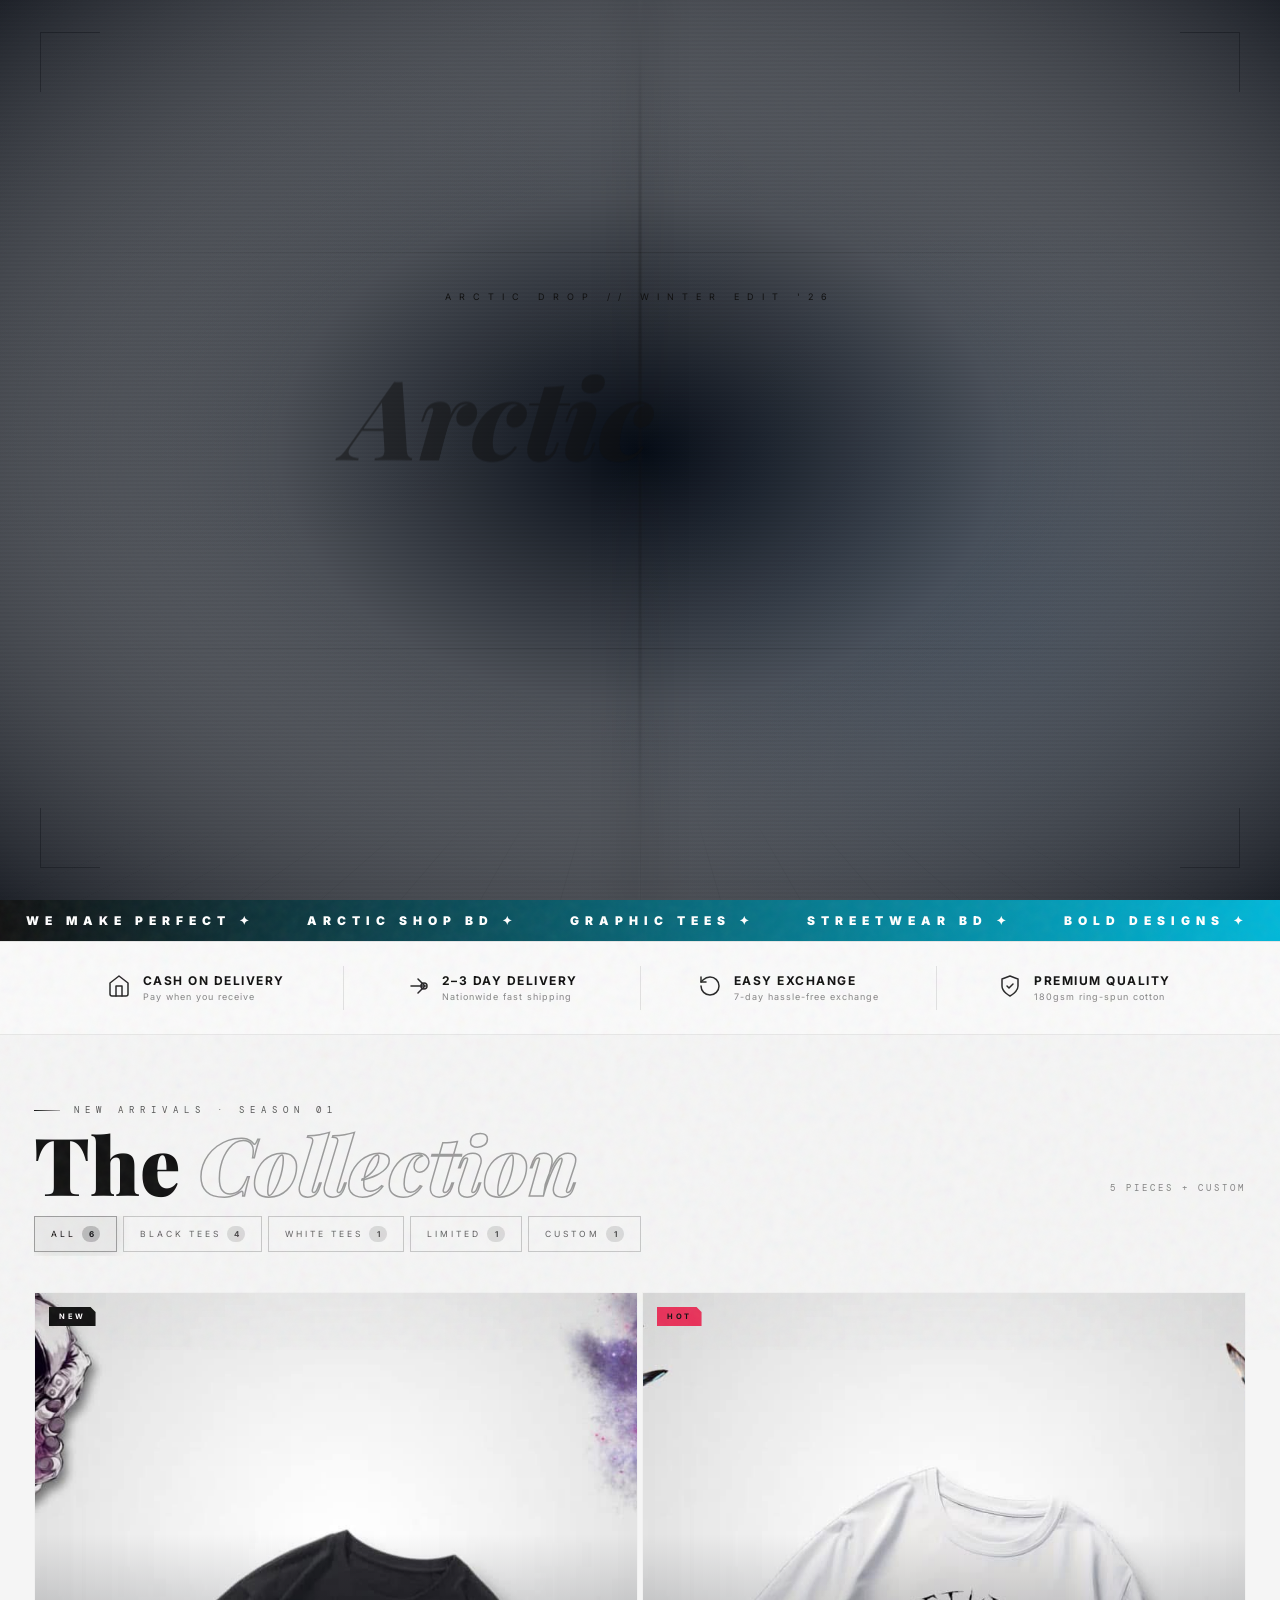
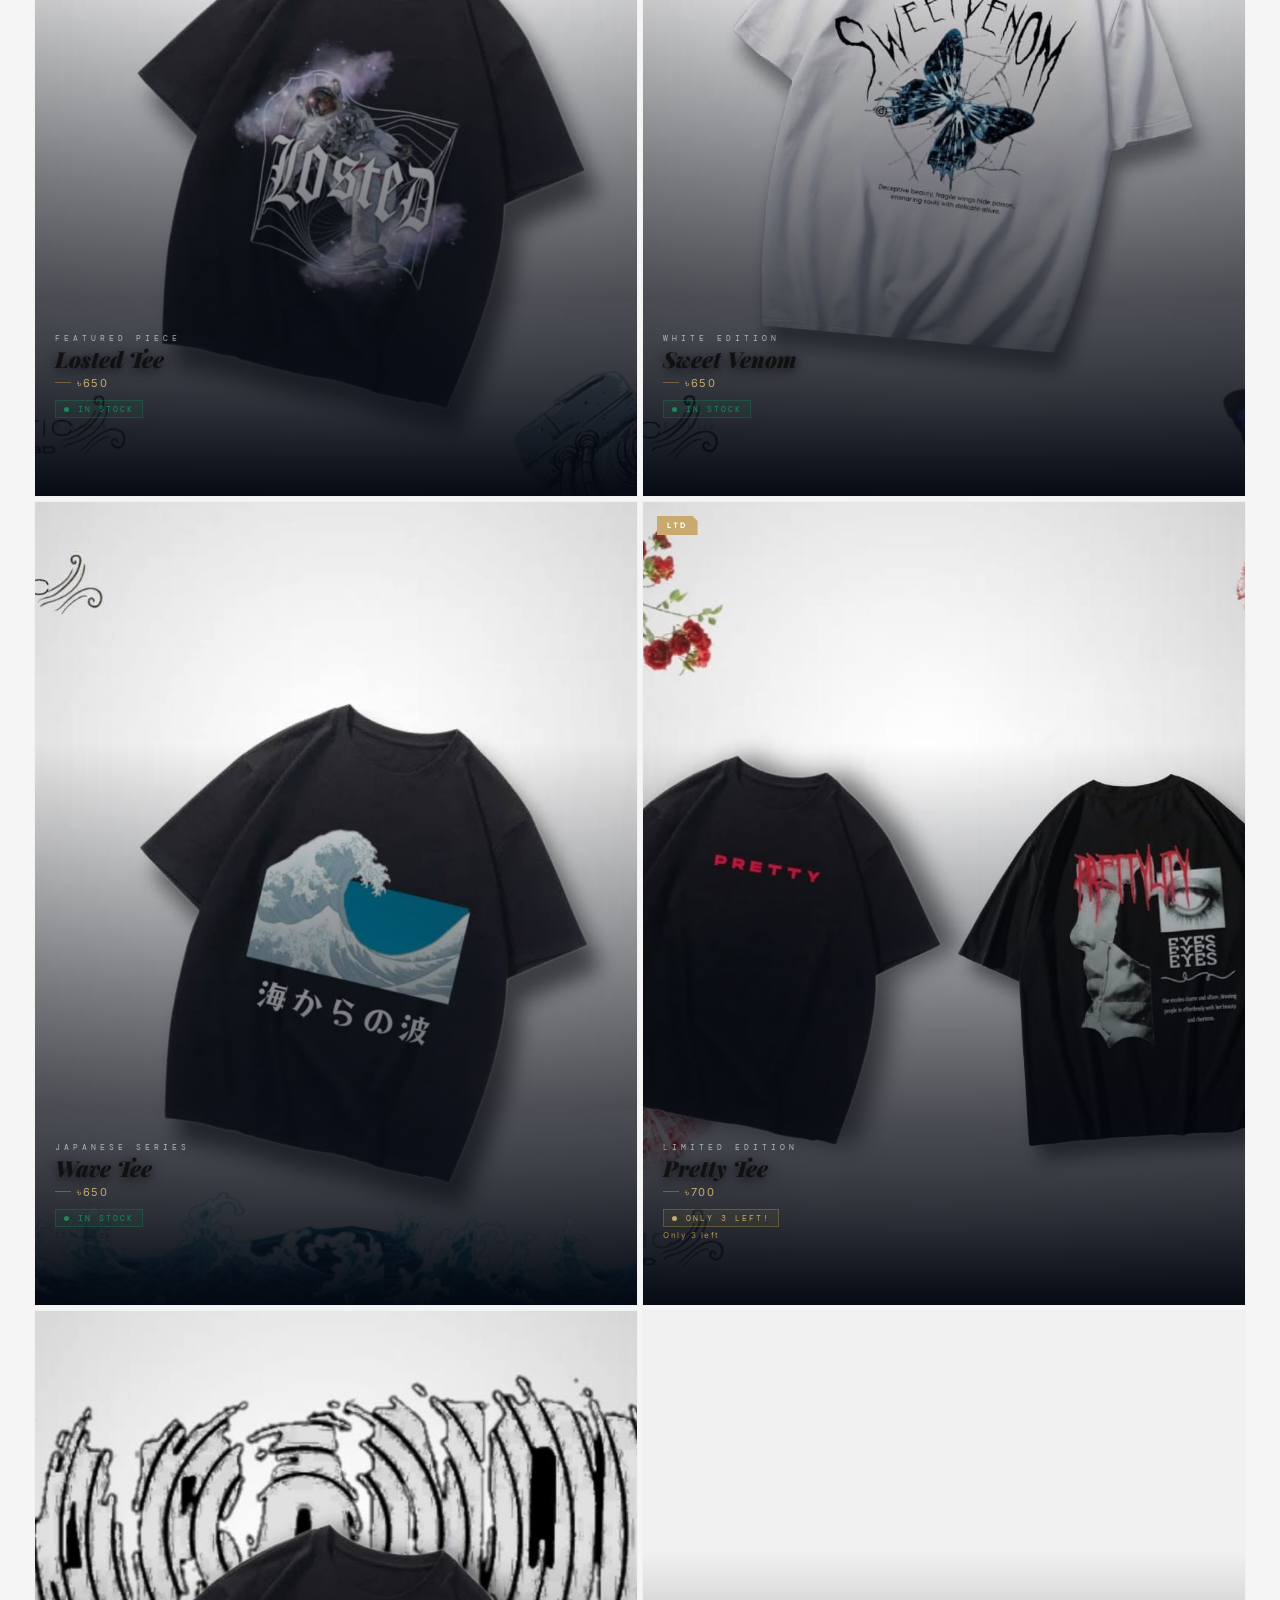
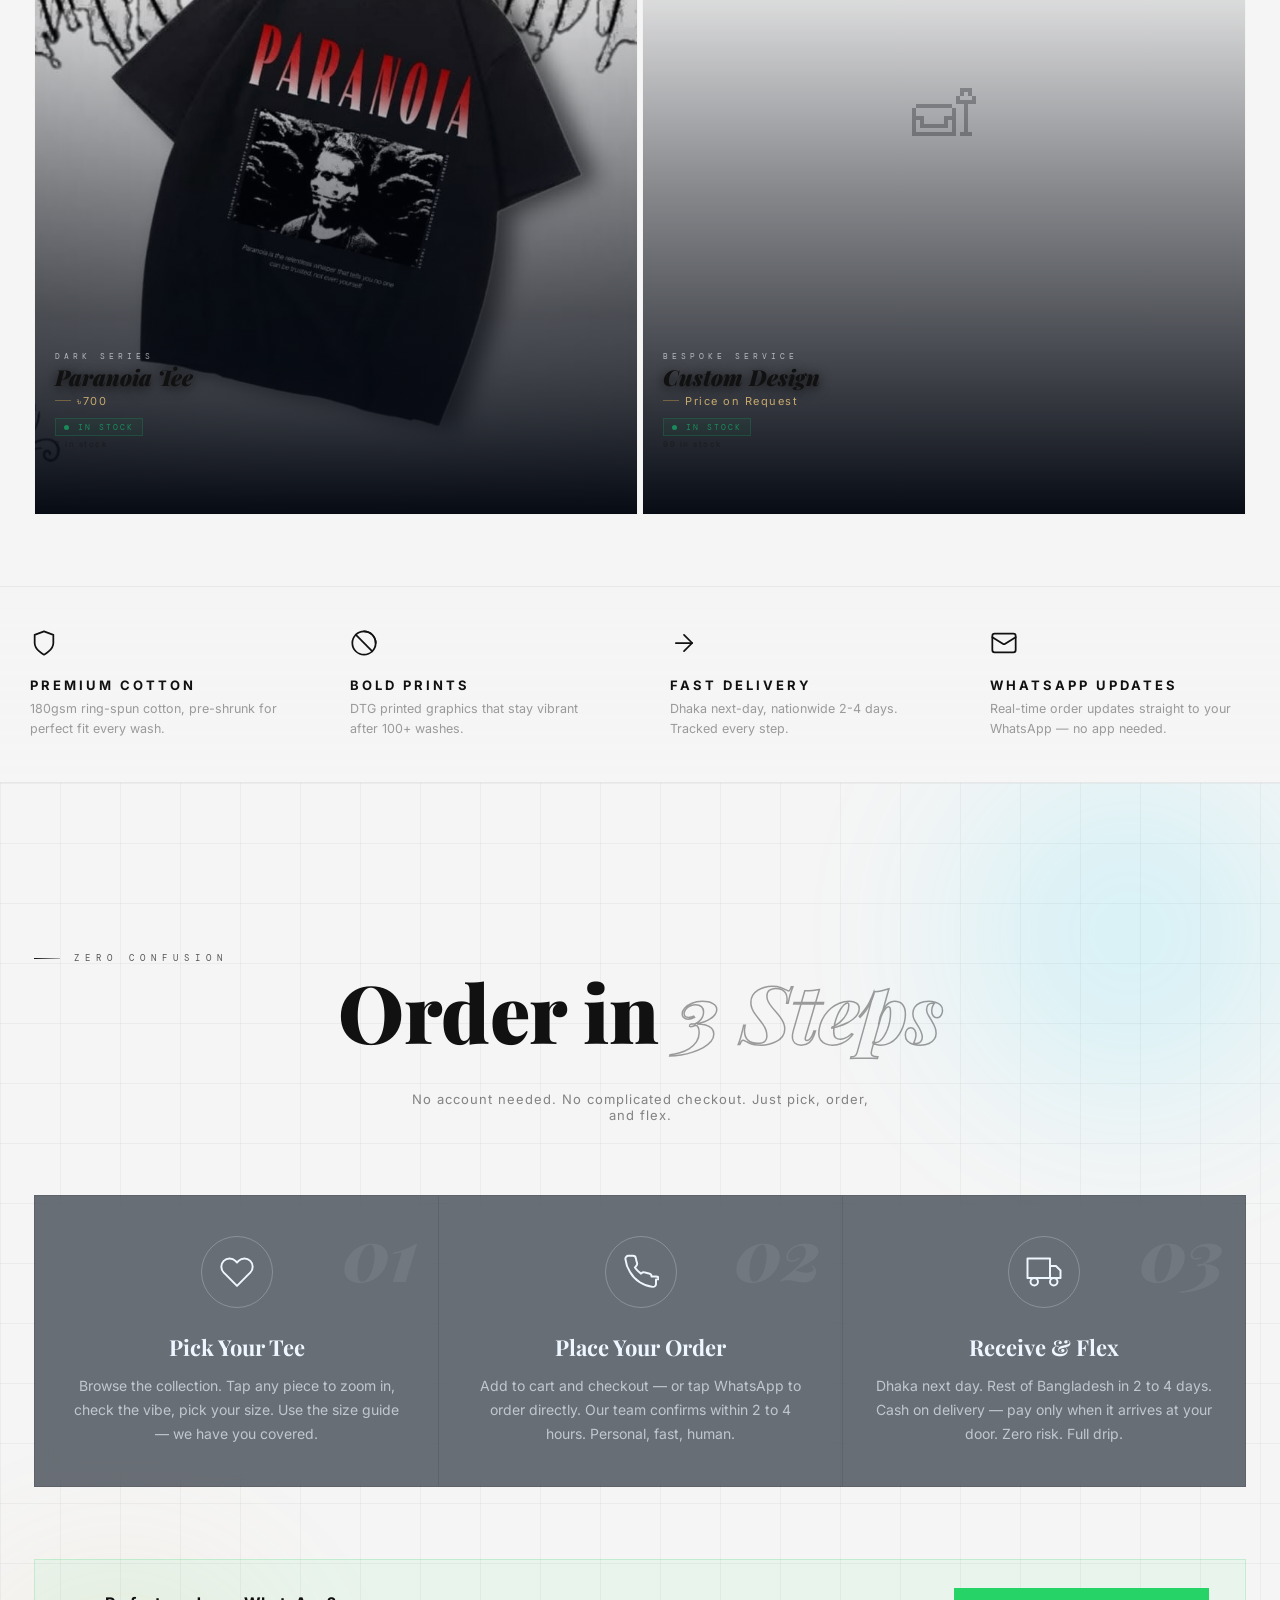
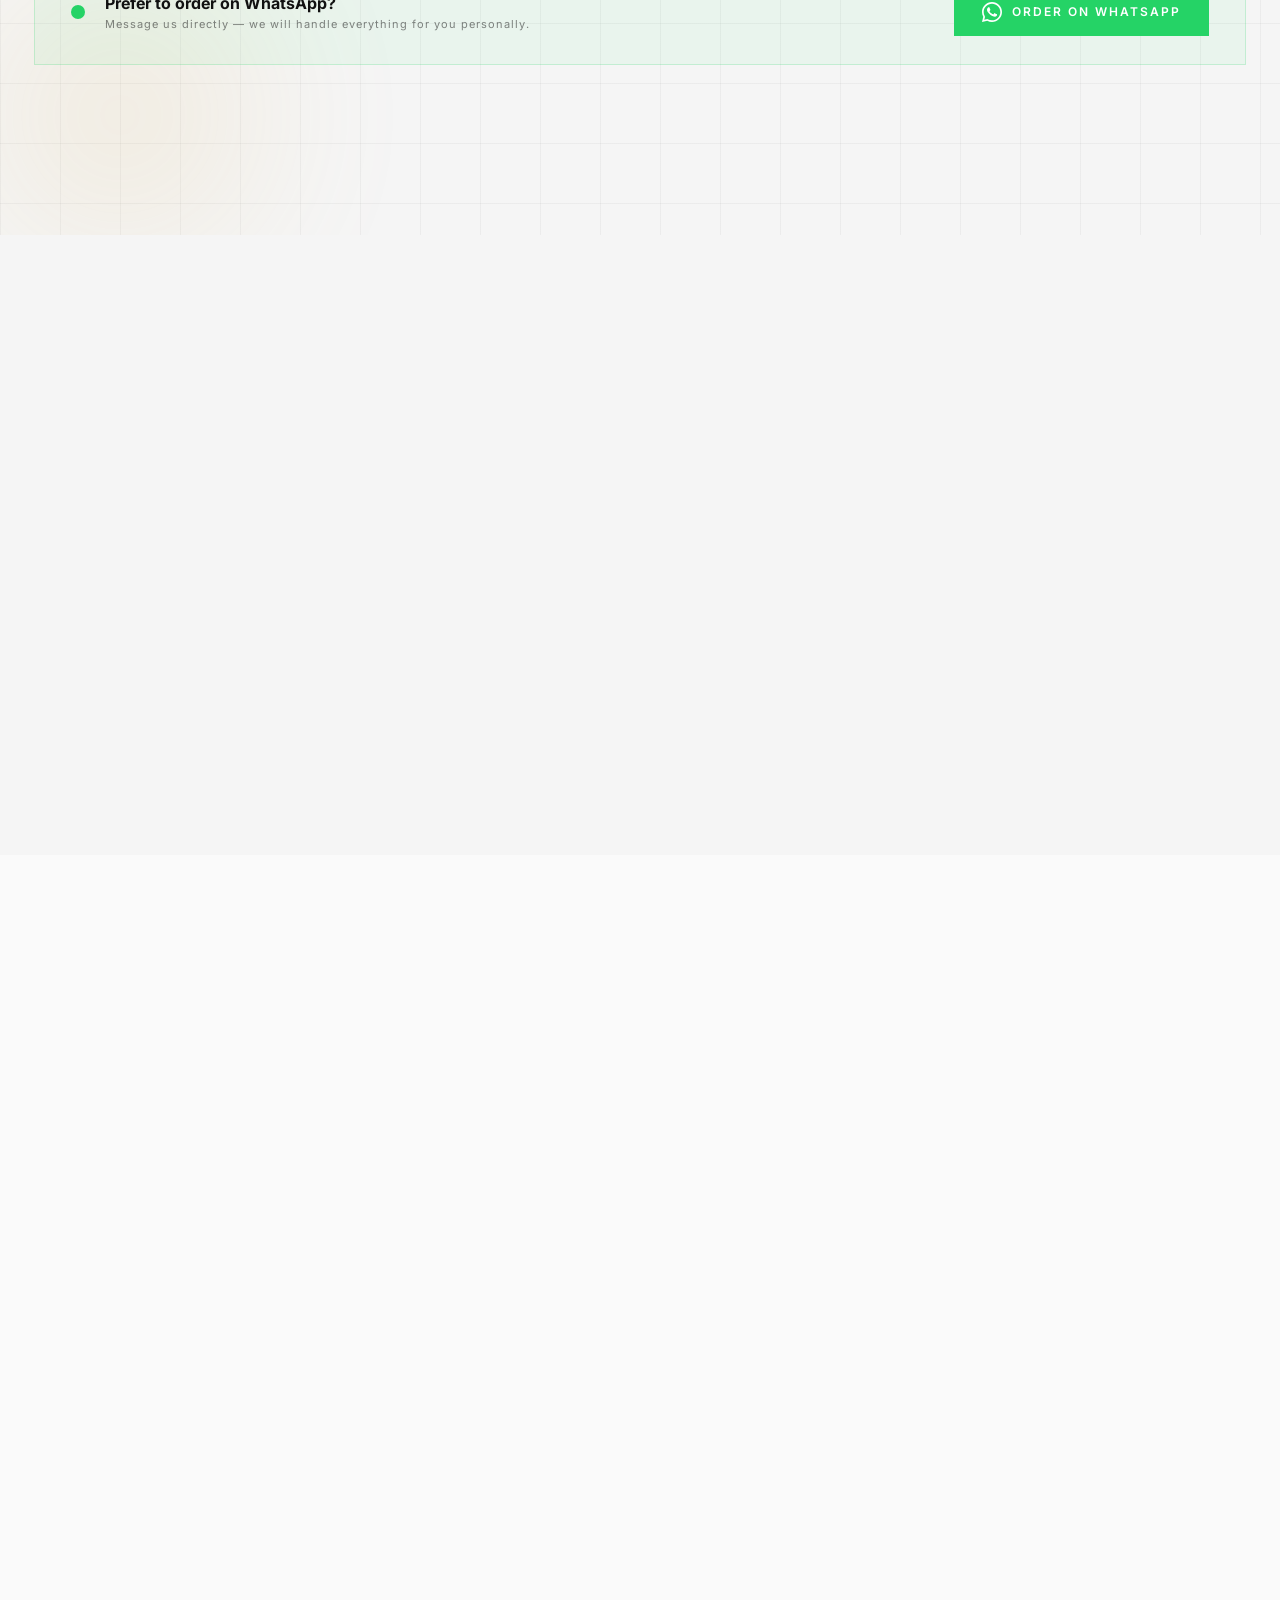
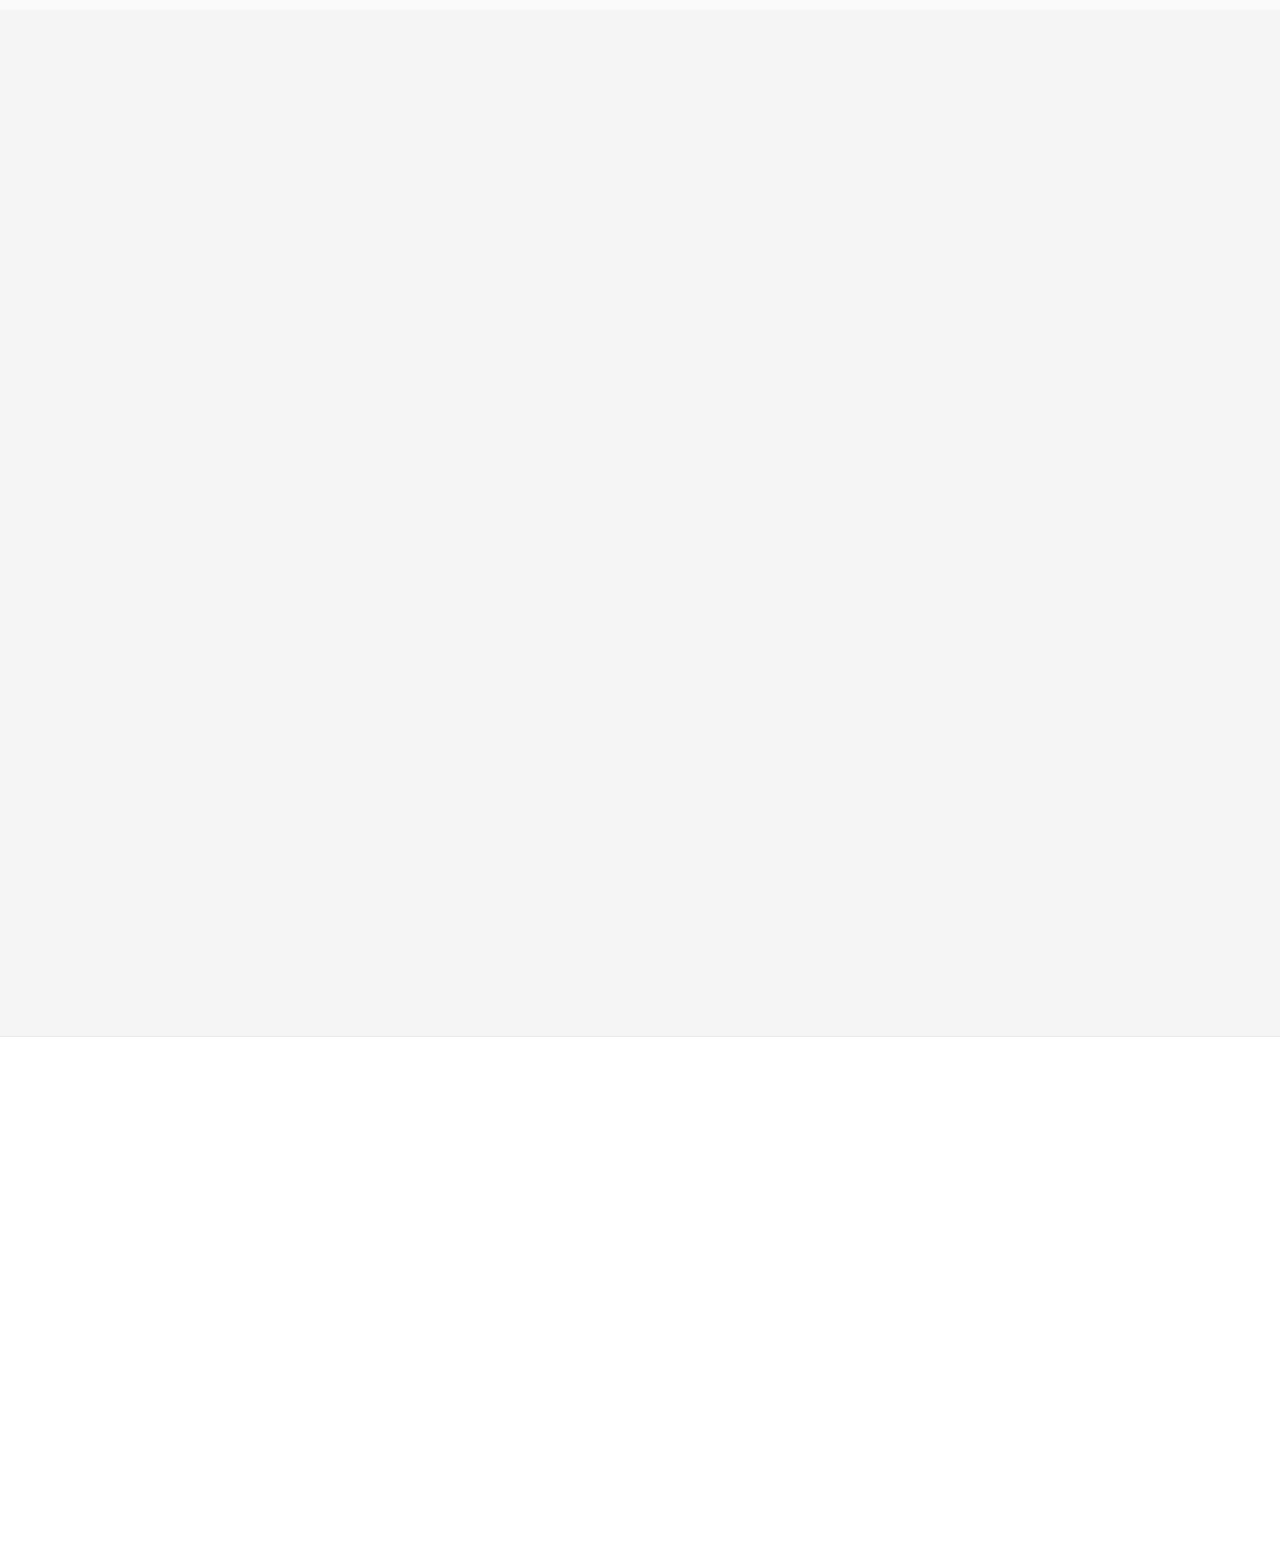
==== commit 691d6907: "Add files via upload" ====
--- a/index.html
+++ b/index.html
@@ -206,8 +206,7 @@
 <link href="https://fonts.googleapis.com/css2?family=Playfair+Display:ital,wght@0,400;0,700;0,900;1,400;1,700;1,900&family=Inter:wght@300;400;500;600;700;800;900&family=DM+Mono:ital,wght@0,300;0,400;0,500;1,300&display=swap" rel="stylesheet"/>
 <!-- Preload hero poster for faster LCP -->
 <link rel="preload" as="image" href="paranoia.jpg" fetchpriority="high"/>
-<!-- EmailJS SDK -->
-<script src="https://cdn.jsdelivr.net/npm/@emailjs/browser@4/dist/email.min.js" crossorigin="anonymous"></script>
+<!-- EmailJS SDK removed — email sending is now handled server-side via /api/send-email -->
 <!-- GSAP -->
 <script src="https://cdn.jsdelivr.net/npm/gsap@3.12.5/dist/gsap.min.js" crossorigin="anonymous" defer></script>
 <script src="https://cdn.jsdelivr.net/npm/gsap@3.12.5/dist/ScrollTrigger.min.js" crossorigin="anonymous" defer></script>
@@ -2557,11 +2556,9 @@
 var SITE_CONFIG = {
 
 // ── Store owner / email ────────────────────────────────────────────────────
-// EmailJS credentials — lock your domain on emailjs.com → Security → Allowed Origins
+// EmailJS credentials are stored securely in Cloudflare environment variables.
+// Email sending is handled server-side via /api/send-email
 emailjs: {
-publicKey:  "sNXcgIvheN6Uvm3bT",
-serviceId:  "service_fw8eikq",
-templateId: "template_a7n7nmb",
 ownerEmail: "obbhack6@gmail.com"
 },
 
@@ -2666,21 +2663,11 @@
 // ═══════════════════════════════════════════════════════════════════
 var PRODUCTS         = SITE_CONFIG.products;
 var PROMO_CODES      = SITE_CONFIG.promoCodes;
-var EMAILJS_PUBLIC_KEY  = SITE_CONFIG.emailjs.publicKey;
-var EMAILJS_SERVICE_ID  = SITE_CONFIG.emailjs.serviceId;
-var EMAILJS_TEMPLATE_ID = SITE_CONFIG.emailjs.templateId;
 var OWNER_EMAIL         = SITE_CONFIG.emailjs.ownerEmail;
 var BKASH_MERCHANT      = SITE_CONFIG.payment.bkash.number;
 var BKASH_ACCOUNT_TYPE  = SITE_CONFIG.payment.bkash.accountType;
 var NAGAD_MERCHANT      = SITE_CONFIG.payment.nagad.number;
 var NAGAD_ACCOUNT_TYPE  = SITE_CONFIG.payment.nagad.accountType;
-
-// Init EmailJS
-try {
-emailjs.init(EMAILJS_PUBLIC_KEY);
-} catch(e) {
-console.log("EmailJS init - will use fallback mailto");
-}
 
 // Dynamic copyright year
 (function(){ var el=document.getElementById("copy-year"); if(el) el.textContent=new Date().getFullYear(); })();
@@ -3231,25 +3218,26 @@
   });
 }
 
-// Send email via EmailJS
-if(typeof emailjs!=="undefined" && EMAILJS_PUBLIC_KEY && EMAILJS_PUBLIC_KEY !== ""){
-emailjs.send(EMAILJS_SERVICE_ID, EMAILJS_TEMPLATE_ID, templateParams)
-.then(function(){
-saveOrderToAPI(oid);
-onOrderSuccess(oid);
+// Send email via server-side proxy (secrets stay in Cloudflare)
+fetch("/api/send-email", {
+  method: "POST",
+  headers: { "Content-Type": "application/json" },
+  body: JSON.stringify({ templateParams: templateParams })
+})
+.then(function(r){ return r.json(); })
+.then(function(result){
+  if(result.success){
+    saveOrderToAPI(oid);
+    onOrderSuccess(oid);
+  } else {
+    console.error("Email send failed");
+    finishFail("Order could not be submitted. Please check your connection and try again.");
+  }
 })
 .catch(function(err){
-console.error("EmailJS error:", err);
-finishFail("Order could not be submitted. Please check your connection and try again.");
+  console.error("Email send error:", err);
+  finishFail("Order could not be submitted. Please check your connection and try again.");
 });
-} else {
-// Demo mode - config.js not set up yet
-setTimeout(function(){
-saveOrderToAPI(oid);
-onOrderSuccess(oid);
-toast("Demo mode: EmailJS not configured","warn");
-}, 1200);
-}
 }
 
 function onOrderSuccess(oid){
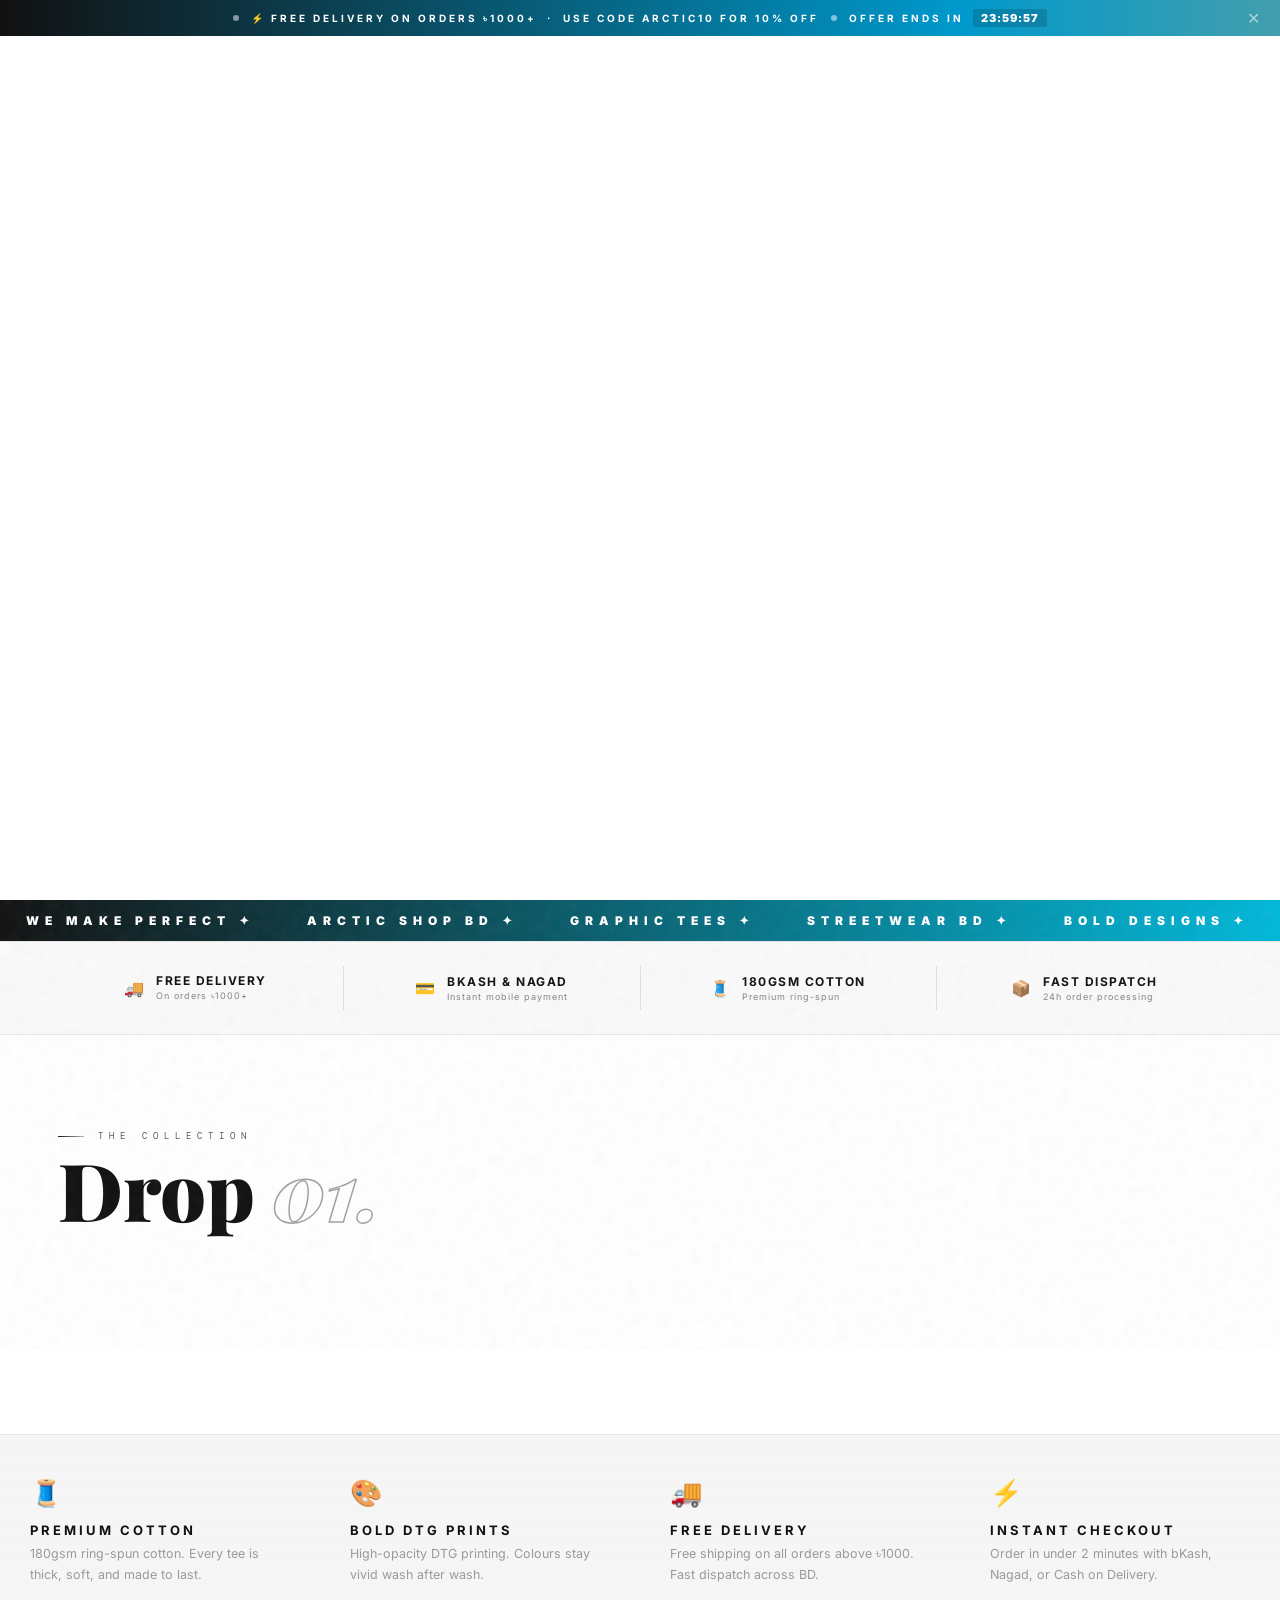
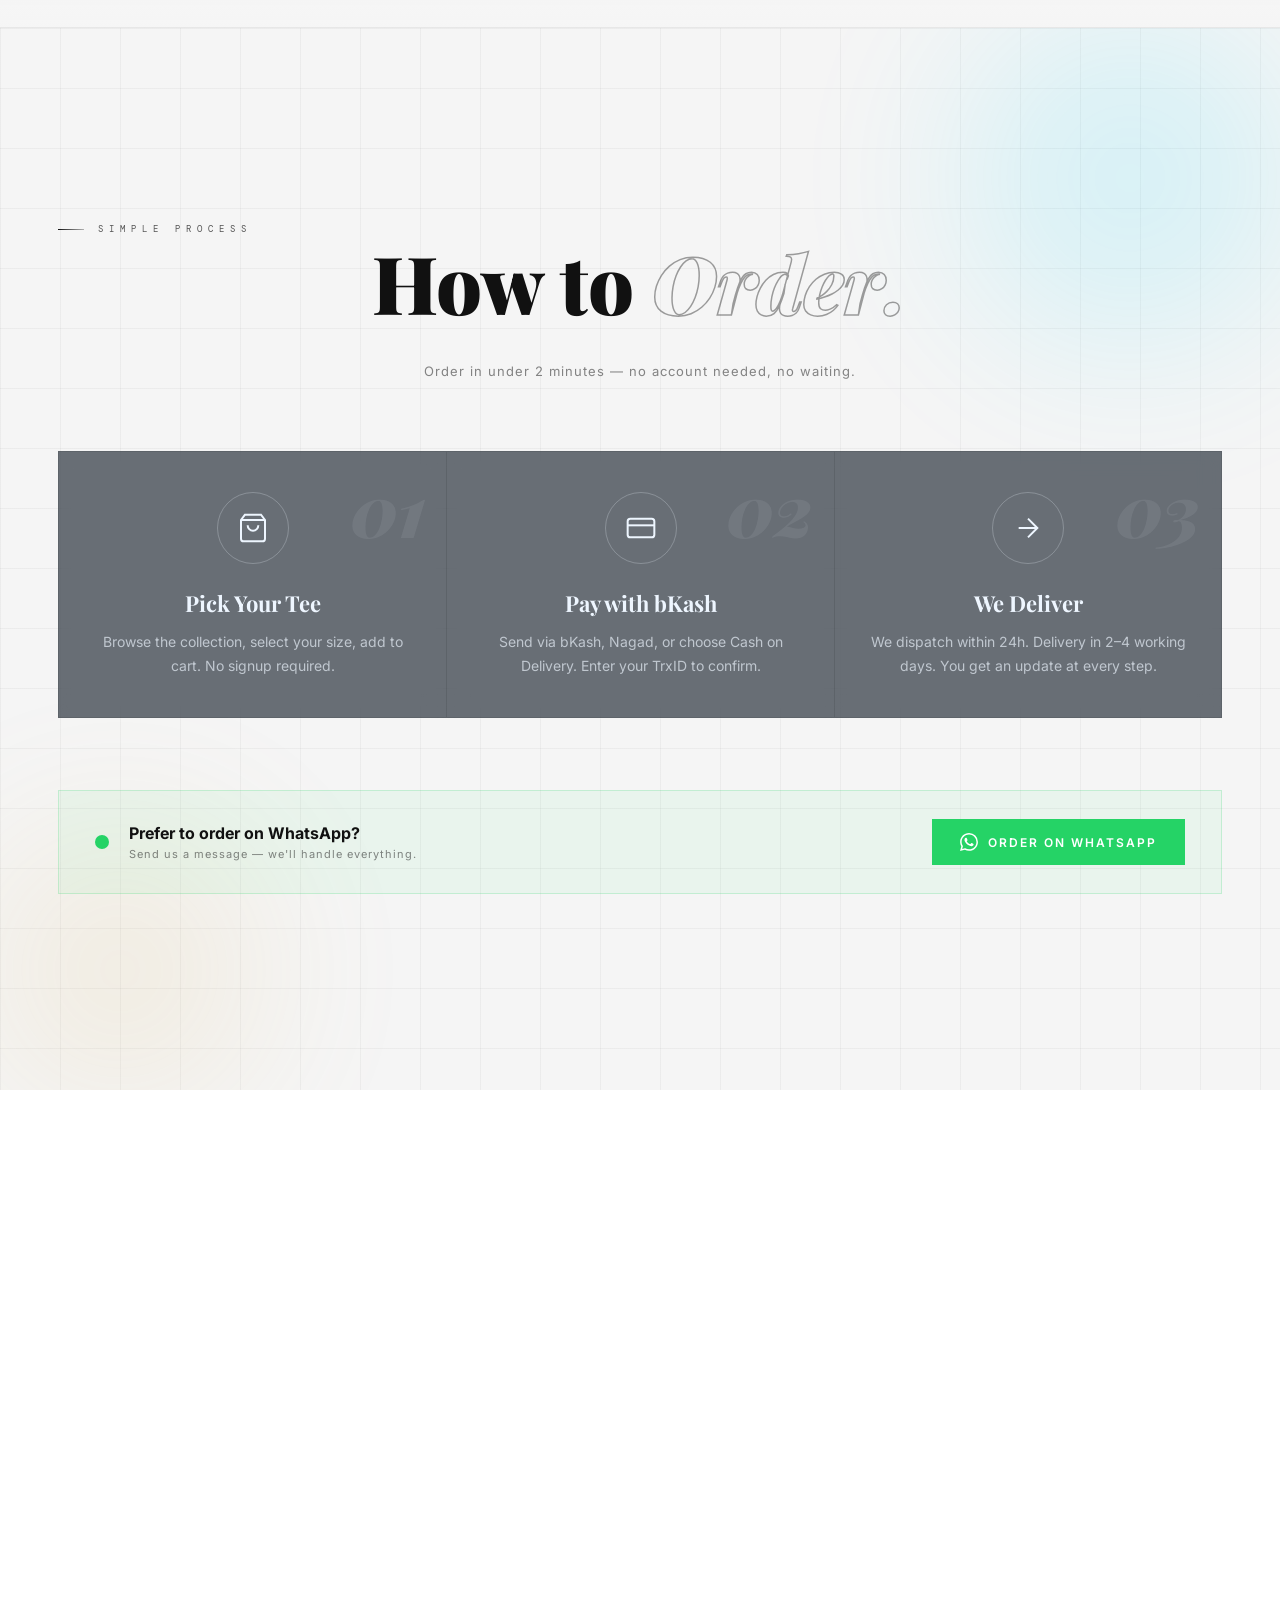
==== commit 29e41c9b: "Rename src/pages/index.html to index.html" ====
--- a/index.html
+++ b/index.html
@@ -1,2148 +1,212 @@
 <!DOCTYPE html>
-
 <html lang="en">
 <head>
-<meta charset="UTF-8"/>
-<meta name="viewport" content="width=device-width, initial-scale=1.0"/>
-<title>Arctic Shop BD | Premium Graphic Tees &amp; Streetwear in Dhaka, Bangladesh</title>
-<meta name="description" content="Shop premium oversized graphic tees from Arctic Shop BD — Japanese wave aesthetics, dark cinematic prints &amp; limited-edition streetwear. 180gsm cotton, DTG printed in Dhaka. Free delivery inside Dhaka over ৳1,500."/>
-<meta name="keywords" content="streetwear Bangladesh, graphic tees Dhaka, oversized t-shirt BD, premium streetwear, Japanese streetwear, limited edition tees, Arctic Shop BD"/>
-<meta name="robots" content="index,follow,max-image-preview:large"/>
-<meta name="theme-color" content="#ffffff"/>
-<meta name="author" content="Arctic Shop BD"/>
-<link rel="canonical" href="https://arctic-shop.pages.dev/"/>
-<!-- Open Graph -->
-<meta property="og:type" content="website"/>
-<meta property="og:site_name" content="Arctic Shop BD"/>
-<meta property="og:title" content="Arctic Shop BD | Premium Graphic Tees &amp; Streetwear in Dhaka"/>
-<meta property="og:description" content="Premium oversized graphic tees crafted in Dhaka — Japanese wave aesthetics, dark cinematic prints &amp; limited drops. 180gsm cotton, DTG printed. Free delivery in Dhaka over ৳1,500."/>
-<meta property="og:url" content="https://arctic-shop.pages.dev/"/>
-<meta property="og:image" content="https://arctic-shop.pages.dev/images/paranoia.jpg"/>
-<meta property="og:image:secure_url" content="https://arctic-shop.pages.dev/images/paranoia.jpg"/>
-<meta property="og:image:type" content="image/jpeg"/>
-<meta property="og:image:width" content="1472"/>
-<meta property="og:image:height" content="1080"/>
-<meta property="og:image:alt" content="Arctic Shop BD — Paranoia Tee, premium streetwear from Dhaka"/>
-<meta property="og:locale" content="en_BD"/>
-<!-- Twitter -->
-<meta name="twitter:card" content="summary_large_image"/>
-<meta name="twitter:title" content="Arctic Shop BD | Premium Graphic Tees &amp; Streetwear in Dhaka"/>
-<meta name="twitter:description" content="Premium oversized graphic tees crafted in Dhaka — Japanese wave aesthetics, dark cinematic prints &amp; limited drops. Free delivery in Dhaka over ৳1,500."/>
-<meta name="twitter:image" content="https://arctic-shop.pages.dev/images/paranoia.jpg"/>
-<meta name="twitter:image:alt" content="Arctic Shop BD — Paranoia Tee"/>
-<!-- Structured data: Organization + WebSite + Product catalog -->
-<script type="application/ld+json">
-{
-  "@context": "https://schema.org",
-  "@graph": [
-    {
-      "@type": "Organization",
-      "@id": "https://arctic-shop.pages.dev/#organization",
-      "name": "Arctic Shop BD",
-      "url": "https://arctic-shop.pages.dev/",
-      "logo": "https://arctic-shop.pages.dev/images/paranoia.jpg",
-      "description": "Premium streetwear label crafting oversized graphic tees in Dhaka, Bangladesh.",
-      "address": {
-        "@type": "PostalAddress",
-        "addressLocality": "Dhaka",
-        "addressCountry": "BD"
-      },
-      "areaServed": "BD"
-    },
-    {
-      "@type": "WebSite",
-      "@id": "https://arctic-shop.pages.dev/#website",
-      "url": "https://arctic-shop.pages.dev/",
-      "name": "Arctic Shop BD",
-      "publisher": {"@id": "https://arctic-shop.pages.dev/#organization"},
-      "inLanguage": "en-BD",
-      "potentialAction": {
-        "@type": "SearchAction",
-        "target": "https://arctic-shop.pages.dev/?q={search_term_string}",
-        "query-input": "required name=search_term_string"
-      }
-    },
-    {
-      "@type": "Store",
-      "@id": "https://arctic-shop.pages.dev/#store",
-      "name": "Arctic Shop BD",
-      "image": "https://arctic-shop.pages.dev/images/paranoia.jpg",
-      "url": "https://arctic-shop.pages.dev/",
-      "priceRange": "৳650–৳700",
-      "currenciesAccepted": "BDT",
-      "address": {
-        "@type": "PostalAddress",
-        "addressLocality": "Dhaka",
-        "addressCountry": "BD"
-      }
-    },
-    {
-      "@type": "ItemList",
-      "name": "Arctic Shop BD Collection",
-      "itemListElement": [
-        {
-          "@type": "ListItem",
-          "position": 1,
-          "item": {
-            "@type": "Product",
-            "name": "Losted Tee",
-            "sku": "ASBD-001",
-            "category": "Apparel > Streetwear > T-Shirts",
-            "description": "Astronaut drifting through a cosmic purple nebula with gothic Losted typography. Oversized unisex cut on 180gsm ring-spun cotton, high-opacity DTG print. Made in Dhaka.",
-            "image": "https://arctic-shop.pages.dev/images/losted.jpg",
-            "url": "https://arctic-shop.pages.dev/#products",
-            "brand": {"@type": "Brand", "name": "Arctic Shop BD"},
-            "material": "180gsm ring-spun cotton",
-            "offers": {
-              "@type": "Offer",
-              "price": "650",
-              "priceCurrency": "BDT",
-              "availability": "https://schema.org/InStock",
-              "url": "https://arctic-shop.pages.dev/#products",
-              "itemCondition": "https://schema.org/NewCondition"
-            }
-          }
-        },
-        {
-          "@type": "ListItem",
-          "position": 2,
-          "item": {
-            "@type": "Product",
-            "name": "Sweet Venom Tee",
-            "sku": "ASBD-002",
-            "category": "Apparel > Streetwear > T-Shirts",
-            "description": "Dark butterfly on crisp white cotton — deceptive beauty rendered with precision DTG. Oversized unisex cut, 180gsm ring-spun cotton. Made in Dhaka.",
-            "image": "https://arctic-shop.pages.dev/images/sweetvenom.jpg",
-            "url": "https://arctic-shop.pages.dev/#products",
-            "brand": {"@type": "Brand", "name": "Arctic Shop BD"},
-            "material": "180gsm ring-spun cotton",
-            "offers": {
-              "@type": "Offer",
-              "price": "650",
-              "priceCurrency": "BDT",
-              "availability": "https://schema.org/InStock",
-              "url": "https://arctic-shop.pages.dev/#products",
-              "itemCondition": "https://schema.org/NewCondition"
-            }
-          }
-        },
-        {
-          "@type": "ListItem",
-          "position": 3,
-          "item": {
-            "@type": "Product",
-            "name": "Wave Tee",
-            "sku": "ASBD-003",
-            "category": "Apparel > Streetwear > T-Shirts",
-            "description": "Hokusai's Great Wave reimagined for Dhaka streets, bold Japanese kanji beneath the crest. Full-chest DTG print on 180gsm ring-spun cotton, oversized unisex cut.",
-            "image": "https://arctic-shop.pages.dev/images/wave.jpg",
-            "url": "https://arctic-shop.pages.dev/#products",
-            "brand": {"@type": "Brand", "name": "Arctic Shop BD"},
-            "material": "180gsm ring-spun cotton",
-            "offers": {
-              "@type": "Offer",
-              "price": "650",
-              "priceCurrency": "BDT",
-              "availability": "https://schema.org/InStock",
-              "url": "https://arctic-shop.pages.dev/#products",
-              "itemCondition": "https://schema.org/NewCondition"
-            }
-          }
-        },
-        {
-          "@type": "ListItem",
-          "position": 4,
-          "item": {
-            "@type": "Product",
-            "name": "Pretty Tee",
-            "sku": "ASBD-004",
-            "category": "Apparel > Streetwear > T-Shirts",
-            "description": "Limited-edition dual-sided print: blood-red PRETTY on the front, distressed dripping text over a cinematic eye on the back. 180gsm ring-spun cotton, oversized unisex cut.",
-            "image": "https://arctic-shop.pages.dev/images/pretty.jpg",
-            "url": "https://arctic-shop.pages.dev/#products",
-            "brand": {"@type": "Brand", "name": "Arctic Shop BD"},
-            "material": "180gsm ring-spun cotton",
-            "offers": {
-              "@type": "Offer",
-              "price": "700",
-              "priceCurrency": "BDT",
-              "availability": "https://schema.org/LimitedAvailability",
-              "url": "https://arctic-shop.pages.dev/#products",
-              "itemCondition": "https://schema.org/NewCondition"
-            }
-          }
-        },
-        {
-          "@type": "ListItem",
-          "position": 5,
-          "item": {
-            "@type": "Product",
-            "name": "Paranoia Tee",
-            "sku": "ASBD-005",
-            "category": "Apparel > Streetwear > T-Shirts",
-            "description": "Cinematic vintage photograph printed large-format on premium black cotton — aged, grainy, unforgettable. 180gsm ring-spun cotton, oversized unisex cut. Made in Dhaka.",
-            "image": "https://arctic-shop.pages.dev/images/paranoia.jpg",
-            "url": "https://arctic-shop.pages.dev/#products",
-            "brand": {"@type": "Brand", "name": "Arctic Shop BD"},
-            "material": "180gsm ring-spun cotton",
-            "offers": {
-              "@type": "Offer",
-              "price": "700",
-              "priceCurrency": "BDT",
-              "availability": "https://schema.org/InStock",
-              "url": "https://arctic-shop.pages.dev/#products",
-              "itemCondition": "https://schema.org/NewCondition"
-            }
-          }
-        }
-      ]
-    }
-  ]
-}
-</script>
-<link rel="preconnect" href="https://fonts.googleapis.com"/>
-<link rel="preconnect" href="https://fonts.gstatic.com" crossorigin/>
-<link rel="preconnect" href="https://cdn.jsdelivr.net" crossorigin/>
-<link href="https://fonts.googleapis.com/css2?family=Playfair+Display:ital,wght@0,400;0,700;0,900;1,400;1,700;1,900&family=Inter:wght@300;400;500;600;700;800;900&family=DM+Mono:ital,wght@0,300;0,400;0,500;1,300&display=swap" rel="stylesheet"/>
-<!-- Preload hero poster for faster LCP -->
-<link rel="preload" as="image" href="paranoia.jpg" fetchpriority="high"/>
-<!-- EmailJS SDK removed — email sending is now handled server-side via /api/send-email -->
-<!-- GSAP -->
-<script src="https://cdn.jsdelivr.net/npm/gsap@3.12.5/dist/gsap.min.js" crossorigin="anonymous" defer></script>
-<script src="https://cdn.jsdelivr.net/npm/gsap@3.12.5/dist/ScrollTrigger.min.js" crossorigin="anonymous" defer></script>
-<!-- Lenis smooth scroll -->
-<script src="https://cdn.jsdelivr.net/npm/lenis@1.1.14/dist/lenis.min.js" crossorigin="anonymous" defer></script>
-<style>
-:root{
-  --ink:#ffffff;--deep:#f5f5f5;--panel:#fafafa;--card:#f0f0f0;--rim:#e8e8e8;
-  --glow:#111111;--glow2:#333333;--gold:#c8a96e;--gold2:#a08040;
-  --hot:#e8325a;--white:#111111;--muted:rgba(17,17,17,0.5);
-  --border:rgba(0,0,0,0.1);--green:#1a8a5a;
-  --shadow-card:0 2px 20px rgba(0,0,0,0.08),0 0 0 1px rgba(0,0,0,0.05);
-  --gradient-cta:linear-gradient(135deg,#111111 0%,#333333 100%);
-  --gradient-gold:linear-gradient(135deg,#c8a96e 0%,#a08040 100%);
-}
-*,*::before,*::after{box-sizing:border-box;margin:0;padding:0;}
-/* CUSTOM SCROLLBAR — 6px cyan line matching --glow */
-html,*{scrollbar-width:thin;scrollbar-color:#111111 #f0f0f0;}
-::-webkit-scrollbar{width:6px;height:6px;}
-::-webkit-scrollbar-track{background:#f0f0f0;}
-::-webkit-scrollbar-thumb{background:#888;border-radius:3px;}
-::-webkit-scrollbar-thumb:hover{background:#555;}
-::-webkit-scrollbar-corner{background:#f0f0f0;}
-html{scroll-behavior:auto;}
-html.lenis,html.lenis body{height:auto;}
-.lenis.lenis-smooth{scroll-behavior:auto!important;}
-.lenis.lenis-smooth [data-lenis-prevent]{overscroll-behavior:contain;}
-.lenis.lenis-stopped{overflow:hidden;}
-body{background:var(--ink);color:var(--white);font-family:"Inter",sans-serif;overflow-x:hidden;}
-a{text-decoration:none;color:inherit;}
-button{cursor:pointer;font-family:inherit;}
-/* FILM GRAIN — animated noise layer for cinematic texture */
-body::after{content:"";position:fixed;top:-50%;left:-50%;width:200%;height:200%;background-image:url("data:image/svg+xml,%3Csvg viewBox='0 0 200 200' xmlns='http://www.w3.org/2000/svg'%3E%3Cfilter id='n'%3E%3CfeTurbulence type='fractalNoise' baseFrequency='0.85' numOctaves='4' stitchTiles='stitch'/%3E%3C/filter%3E%3Crect width='100%25' height='100%25' filter='url(%23n)'/%3E%3C/svg%3E");opacity:0.06;pointer-events:none;z-index:9000;animation:grainShift 1.2s steps(6) infinite;contain:strict;}
-@keyframes grainShift{
-  0%,100%{transform:translate(0,0)}
-  10%{transform:translate(-3%,-5%)}
-  20%{transform:translate(-8%,4%)}
-  30%{transform:translate(4%,-7%)}
-  40%{transform:translate(-5%,9%)}
-  50%{transform:translate(-8%,3%)}
-  60%{transform:translate(7%,0)}
-  70%{transform:translate(0,6%)}
-  80%{transform:translate(-9%,0)}
-  90%{transform:translate(5%,4%)}
-}
-@media (prefers-reduced-motion: reduce){body::after{animation:none;}}
-@media (max-width:720px){body::after{display:none;}}
-
-/* LOADER */
-#loader{position:fixed;inset:0;background:var(--ink);z-index:9999;display:flex;flex-direction:column;align-items:center;justify-content:center;gap:20px;transition:opacity .7s,visibility .7s;}
-#loader.gone{opacity:0;visibility:hidden;}
-.ld-title{font-family:"Playfair Display",serif;font-size:48px;font-weight:900;font-style:italic;letter-spacing:4px;}
-.ld-title em{color:var(--glow);}
-.ld-track{width:200px;height:1px;background:rgba(255,255,255,0.1);overflow:hidden;}
-.ld-bar{height:100%;background:linear-gradient(90deg,var(--glow),var(--gold));animation:ldbar 0.9s ease forwards;}
-.ld-txt{font-family:"DM Mono",monospace;font-size:10px;letter-spacing:4px;color:var(--muted);text-transform:uppercase;animation:ldpulse 1.2s ease-in-out infinite;}
-@keyframes ldbar{from{width:0}to{width:100%}}
-@keyframes ldpulse{0%,100%{opacity:.3}50%{opacity:.9}}
-
-/* SOCIAL PROOF NOTIFICATIONS */
-#sp-wrap{position:fixed;bottom:28px;left:28px;z-index:7900;display:flex;flex-direction:column;gap:10px;pointer-events:none;}
-.sp-notif{background:var(--card);border:1px solid var(--border);border-left:3px solid var(--gold);padding:12px 16px;display:flex;align-items:center;gap:10px;transform:translateX(-120%);transition:transform .4s cubic-bezier(.34,1.56,.64,1);pointer-events:auto;max-width:280px;box-shadow:0 8px 32px rgba(0,0,0,0.4);}
-.sp-notif.show{transform:translateX(0);}
-.sp-av{width:36px;height:36px;border-radius:50%;background:linear-gradient(135deg,var(--glow),var(--gold));display:flex;align-items:center;justify-content:center;font-size:14px;font-weight:700;color:var(--ink);flex-shrink:0;font-family:"Inter",sans-serif;}
-.sp-txt{flex:1;}
-.sp-txt-main{font-size:12px;font-weight:600;line-height:1.3;}
-.sp-txt-meta{font-family:"DM Mono",monospace;font-size:9px;letter-spacing:1px;color:rgba(255,255,255,0.55);margin-top:2px;}
-.sp-dot{width:6px;height:6px;border-radius:50%;background:var(--green);flex-shrink:0;animation:spPulse 1.4s ease-in-out infinite;}
-@keyframes spPulse{0%,100%{opacity:1;transform:scale(1);}50%{opacity:.5;transform:scale(1.4);}}
-@media(max-width:600px){#sp-wrap{left:12px;bottom:12px;}}
-
-/* TOAST */
-#toast-wrap{position:fixed;bottom:28px;right:28px;z-index:8000;display:flex;flex-direction:column;gap:10px;pointer-events:none;}
-.toast{background:var(--card);border:1px solid var(--border);padding:14px 20px;font-family:"Inter",sans-serif;font-size:12px;display:flex;align-items:center;gap:10px;transform:translateX(120%);transition:transform .4s cubic-bezier(.34,1.56,.64,1);border-left:3px solid var(--glow);pointer-events:auto;max-width:320px;word-break:break-word;}
-.toast.show{transform:translateX(0);}
-.toast.error{border-left-color:var(--hot);}
-.toast.success{border-left-color:var(--green);}
-.toast.warn{border-left-color:var(--gold);}
-
-/* NAV */
-#nav{position:fixed;top:0;left:0;right:0;z-index:700;display:flex;align-items:center;justify-content:space-between;padding:20px 48px;transition:background .4s,padding .3s;border-bottom:1px solid transparent;}
-#nav.solid{background:rgba(255,255,255,0.97);backdrop-filter:blur(20px);padding:13px 48px;border-bottom-color:rgba(0,0,0,0.1);}
-.nav-brand{display:flex;flex-direction:column;line-height:1.1;}
-.nav-brand-top{font-family:"Playfair Display",serif;font-size:20px;font-weight:900;font-style:italic;}
-.nav-brand-top em{color:var(--glow);}
-.nav-brand-bot{font-family:"DM Mono",monospace;font-size:8px;letter-spacing:5px;color:var(--muted);text-transform:uppercase;}
-.nav-links{display:flex;gap:32px;list-style:none;}
-.nav-links a{font-size:12px;font-weight:600;letter-spacing:3px;text-transform:uppercase;color:rgba(17,17,17,0.6);position:relative;transition:color .2s;}
-.nav-links a::after{content:"";position:absolute;bottom:-4px;left:0;width:0;height:1px;background:#111;transition:width .3s;}
-.nav-links a:hover{color:#111;}
-.nav-links a:hover::after{width:100%;}
-.nav-right{display:flex;align-items:center;gap:12px;}
-.nav-search-btn{background:none;border:none;color:rgba(17,17,17,0.5);font-size:18px;padding:8px;transition:color .2s;}
-.nav-search-btn:hover{color:var(--glow);}
-.nav-cart-btn{position:relative;background:none;border:1px solid rgba(0,0,0,0.2);color:#111;padding:10px 18px;font-family:"Inter",sans-serif;font-size:11px;letter-spacing:2px;display:flex;align-items:center;gap:8px;transition:all .2s;}
-.nav-cart-btn:hover{border-color:var(--glow);color:var(--glow);}
-.cart-count{position:absolute;top:-8px;right:-8px;width:20px;height:20px;border-radius:50%;background:var(--glow);color:var(--ink);font-family:"Inter",sans-serif;font-size:10px;font-weight:700;display:flex;align-items:center;justify-content:center;transition:transform .3s;}
-.cart-count.bump{transform:scale(1.5);}
-.hamburger{display:none;flex-direction:column;gap:5px;background:none;border:none;padding:8px;}
-.hamburger span{display:block;width:24px;height:1.5px;background:#111;transition:all .3s;}
-
-/* SEARCH */
-#search-overlay{position:fixed;inset:0;background:rgba(255,255,255,0.98);z-index:800;display:flex;flex-direction:column;align-items:center;justify-content:center;gap:24px;opacity:0;visibility:hidden;transition:opacity .3s,visibility .3s;}
-#search-overlay.open{opacity:1;visibility:visible;}
-.search-close{position:absolute;top:24px;right:32px;background:none;border:none;color:#111;font-size:32px;opacity:.6;}
-.search-close:hover{opacity:1;}
-.search-wrap{width:min(600px,90vw);}
-.search-input{width:100%;background:none;border:none;border-bottom:1px solid rgba(17,17,17,0.3);color:#111;font-family:"Playfair Display",serif;font-size:36px;font-style:italic;padding:12px 0;outline:none;}
-.search-input::placeholder{color:var(--muted);}
-.search-hint{font-family:"Inter",sans-serif;font-size:10px;letter-spacing:3px;color:var(--muted);text-transform:uppercase;}
-#search-results{display:flex;flex-wrap:wrap;gap:12px;justify-content:center;}
-.sr-item{background:var(--card);border:1px solid var(--border);padding:12px 20px;font-size:14px;font-weight:600;cursor:pointer;transition:border-color .2s,color .2s;}
-.sr-item:hover{border-color:var(--glow);color:var(--glow);}
-
-/* CART DRAWER */
-#cart-overlay{position:fixed;inset:0;background:rgba(0,0,0,0.6);z-index:750;opacity:0;visibility:hidden;transition:opacity .3s,visibility .3s;}
-#cart-overlay.open{opacity:1;visibility:visible;}
-#cart-drawer{position:fixed;top:0;right:0;bottom:0;width:420px;max-width:100vw;background:var(--panel);z-index:760;transform:translateX(100%);transition:transform .4s cubic-bezier(.4,0,.2,1);display:flex;flex-direction:column;border-left:1px solid var(--border);}
-#cart-drawer.open{transform:translateX(0);}
-.cart-head{padding:24px 24px 18px;border-bottom:1px solid var(--border);display:flex;align-items:center;justify-content:space-between;}
-.cart-head-title{font-family:"Playfair Display",serif;font-size:22px;font-weight:900;font-style:italic;}
-.cart-close-btn{background:none;border:none;color:var(--white);font-size:22px;opacity:.5;}
-.cart-close-btn:hover{opacity:1;}
-.cart-body{flex:1;overflow-y:auto;padding:16px 24px;}
-.cart-empty{display:flex;flex-direction:column;align-items:center;justify-content:center;height:180px;gap:14px;color:var(--muted);}
-.cart-empty-icon{font-size:44px;opacity:.3;}
-.cart-empty-txt{font-family:"DM Mono",monospace;font-size:10px;letter-spacing:3px;text-transform:uppercase;}
-.ci{display:flex;gap:12px;padding:14px 0;border-bottom:1px solid var(--border);animation:fadeUp .3s ease;}
-.ci-thumb{width:64px;height:64px;flex-shrink:0;background:var(--card);overflow:hidden;}
-.ci-thumb img{width:100%;height:100%;object-fit:cover;}
-.ci-thumb-icon{width:100%;height:100%;display:flex;align-items:center;justify-content:center;font-size:22px;}
-.ci-info{flex:1;}
-.ci-name{font-size:14px;font-weight:700;}
-.ci-meta{font-family:"DM Mono",monospace;font-size:9px;letter-spacing:2px;color:var(--muted);text-transform:uppercase;margin-top:2px;}
-.ci-price{font-family:"Inter",sans-serif;font-size:11px;color:var(--gold);margin-top:4px;}
-.ci-qty{display:flex;align-items:center;gap:8px;margin-top:7px;}
-.qb{width:24px;height:24px;background:var(--rim);border:1px solid var(--border);color:var(--white);font-size:13px;display:flex;align-items:center;justify-content:center;transition:border-color .2s;}
-.qb:hover{border-color:var(--glow);}
-.qn{font-family:"Inter",sans-serif;font-size:12px;min-width:18px;text-align:center;}
-.ci-rm{background:none;border:none;color:var(--muted);font-size:18px;transition:color .2s;align-self:flex-start;line-height:1;}
-.ci-rm:hover{color:var(--hot);}
-.cart-foot{padding:18px 24px;border-top:1px solid var(--border);}
-.cart-sub{display:flex;justify-content:space-between;align-items:center;margin-bottom:5px;}
-.cart-sub-label{font-family:"DM Mono",monospace;font-size:9px;letter-spacing:3px;text-transform:uppercase;color:var(--muted);}
-.cart-sub-val{font-family:"Playfair Display",serif;font-size:22px;font-weight:900;font-style:italic;color:var(--gold);}
-.cart-del{font-family:"DM Mono",monospace;font-size:9px;letter-spacing:1px;color:var(--green);margin-bottom:14px;}
-.cart-ship{margin:10px 0 14px;}
-.cart-ship-msg{font-family:"DM Mono",monospace;font-size:9px;letter-spacing:2px;text-transform:uppercase;color:var(--muted);margin-bottom:8px;display:flex;align-items:center;gap:6px;}
-.cart-ship-msg .cart-ship-amt{color:var(--gold);font-weight:700;letter-spacing:1px;}
-.cart-ship.unlocked .cart-ship-msg{color:var(--green);}
-.cart-ship-track{position:relative;height:4px;background:var(--rim);border:1px solid var(--border);overflow:hidden;}
-.cart-ship-fill{position:absolute;top:0;left:0;bottom:0;width:0;background:linear-gradient(90deg,var(--glow),var(--gold));transition:width .5s cubic-bezier(.4,0,.2,1);}
-.cart-ship.unlocked .cart-ship-fill{background:linear-gradient(90deg,var(--green),var(--glow));box-shadow:0 0 10px rgba(17,17,17,.4);}
-.co-btn{width:100%;background:linear-gradient(135deg,#111,#333);color:#fff;font-family:"Inter",sans-serif;font-size:11px;letter-spacing:3px;text-transform:uppercase;padding:16px;border:none;font-weight:700;transition:opacity .2s,transform .2s;}
-.co-btn:hover{opacity:.9;transform:translateY(-1px);}
-.co-btn:disabled{opacity:.5;cursor:not-allowed;transform:none;}
-.cont-btn{width:100%;background:none;border:1px solid var(--border);color:var(--muted);font-family:"Inter",sans-serif;font-size:10px;letter-spacing:2px;text-transform:uppercase;padding:11px;margin-top:8px;transition:all .2s;}
-.cont-btn:hover{border-color:var(--white);color:var(--white);}
-
-/* CROSS-SELL STRIP */
-.xsell-wrap{padding:16px 0 0;border-top:1px solid var(--border);margin-top:4px;}
-.xsell-label{font-family:"DM Mono",monospace;font-size:8px;letter-spacing:3px;text-transform:uppercase;color:var(--muted);margin-bottom:10px;display:flex;align-items:center;gap:8px;}
-.xsell-label::after{content:"";flex:1;height:1px;background:var(--border);}
-.xsell-items{display:flex;gap:8px;overflow-x:auto;padding-bottom:4px;scrollbar-width:none;}
-.xsell-items::-webkit-scrollbar{display:none;}
-.xsell-item{flex-shrink:0;width:90px;cursor:pointer;background:var(--card);border:1px solid var(--border);transition:border-color .2s;}
-.xsell-item:hover{border-color:var(--glow);}
-.xsell-thumb{width:90px;height:90px;overflow:hidden;background:var(--rim);display:flex;align-items:center;justify-content:center;font-size:22px;}
-.xsell-thumb img{width:100%;height:100%;object-fit:cover;}
-.xsell-info{padding:5px 6px;}
-.xsell-name{font-size:9px;font-weight:700;line-height:1.3;white-space:nowrap;overflow:hidden;text-overflow:ellipsis;}
-.xsell-price{font-family:"Inter",sans-serif;font-size:8px;color:var(--gold);margin-top:1px;}
-
-/* PRODUCT MODAL */
-#modal-bg{position:fixed;inset:0;background:rgba(0,0,0,0.87);z-index:850;display:flex;align-items:center;justify-content:center;padding:20px;opacity:0;visibility:hidden;transition:opacity .3s,visibility .3s;}
-#modal-bg.open{opacity:1;visibility:visible;}
-.modal{background:var(--panel);border:1px solid var(--border);width:min(860px,100%);max-height:90vh;overflow-y:auto;display:grid;grid-template-columns:1fr 1fr;animation:scIn .3s cubic-bezier(.34,1.56,.64,1);}
-@keyframes scIn{from{transform:scale(.92);opacity:0}to{transform:scale(1);opacity:1}}
-.modal-art{background:var(--card);display:flex;align-items:center;justify-content:center;min-height:360px;position:relative;overflow:hidden;}
-.modal-art img{width:100%;height:100%;object-fit:cover;}
-.modal-body{padding:36px 30px;display:flex;flex-direction:column;gap:14px;overflow-y:auto;}
-.m-close{position:absolute;top:10px;right:10px;background:rgba(0,0,0,.55);border:none;color:var(--white);width:30px;height:30px;border-radius:50%;font-size:15px;display:flex;align-items:center;justify-content:center;z-index:2;}
-.m-close:hover{background:var(--hot);}
-.m-edition{font-family:"DM Mono",monospace;font-size:9px;letter-spacing:4px;text-transform:uppercase;color:var(--glow);}
-.m-name{font-family:"Playfair Display",serif;font-size:28px;font-weight:900;font-style:italic;line-height:1.1;}
-.m-price{font-family:"Playfair Display",serif;font-size:24px;font-weight:700;font-style:italic;color:var(--gold);}
-.m-desc{font-size:13px;color:var(--muted);line-height:1.7;}
-.m-sec{font-family:"DM Mono",monospace;font-size:9px;letter-spacing:3px;text-transform:uppercase;color:var(--muted);margin-bottom:7px;}
-.size-grid{display:flex;gap:7px;flex-wrap:wrap;}
-.sz{width:44px;height:44px;background:var(--card);border:1px solid var(--border);color:var(--white);font-family:"Inter",sans-serif;font-size:11px;transition:all .2s;}
-.sz:hover{border-color:var(--glow);}
-.sz.sel{background:var(--glow);border-color:var(--glow);color:var(--ink);font-weight:700;}
-.qty-row{display:flex;align-items:center;gap:10px;}
-.mqb{width:38px;height:38px;background:var(--card);border:1px solid var(--border);color:var(--white);font-size:16px;transition:border-color .2s;}
-.mqb:hover{border-color:var(--glow);}
-.mqn{font-family:"Inter",sans-serif;font-size:15px;min-width:28px;text-align:center;}
-.m-add{width:100%;background:#111;color:#fff;font-family:"Inter",sans-serif;font-size:11px;letter-spacing:3px;text-transform:uppercase;padding:14px;border:none;font-weight:700;transition:background .2s,transform .15s;}
-.m-add:hover{background:#333;transform:translateY(-1px);}
-.m-wish{width:100%;background:none;border:1px solid var(--border);color:var(--muted);font-family:"Inter",sans-serif;font-size:10px;letter-spacing:2px;text-transform:uppercase;padding:10px;transition:all .2s;}
-.m-wish:hover{border-color:var(--gold);color:var(--gold);}
-.m-feats{display:flex;flex-direction:column;gap:6px;}
-.m-feat{display:flex;align-items:center;gap:8px;font-size:12px;color:var(--muted);}
-.m-feat-ic{color:var(--glow);}
-.m-stock{display:inline-flex;align-items:center;gap:6px;font-family:"DM Mono",monospace;font-size:9px;letter-spacing:2px;text-transform:uppercase;}
-.m-stock-dot{width:7px;height:7px;border-radius:50%;background:var(--green);}
-.m-stock-dot.low{background:var(--gold);}
-.m-stock-dot.out{background:var(--hot);}
-
-/* CHECKOUT MODAL */
-#co-modal{position:fixed;inset:0;background:rgba(0,0,0,0.93);z-index:870;display:flex;align-items:center;justify-content:center;padding:20px;opacity:0;visibility:hidden;transition:opacity .3s,visibility .3s;}
-#co-modal.open{opacity:1;visibility:visible;}
-.co-box{background:var(--panel);border:1px solid var(--border);width:min(600px,100%);max-height:92vh;overflow-y:auto;padding:36px 30px;animation:scIn .3s ease;}
-
-/* CHECKOUT PROGRESS BAR */
-.co-progress{display:flex;align-items:center;margin-bottom:28px;position:relative;}
-.co-progress::before{content:"";position:absolute;top:14px;left:14px;right:14px;height:1px;background:var(--border);z-index:0;}
-.co-prog-fill{position:absolute;top:14px;left:14px;height:1px;background:linear-gradient(90deg,var(--glow),var(--gold));z-index:1;transition:width .5s cubic-bezier(.4,0,.2,1);}
-.co-step{display:flex;flex-direction:column;align-items:center;gap:6px;flex:1;position:relative;z-index:2;}
-.co-step-dot{width:28px;height:28px;border-radius:50%;background:var(--panel);border:1px solid var(--border);display:flex;align-items:center;justify-content:center;font-family:"Inter",sans-serif;font-size:10px;font-weight:700;color:var(--muted);transition:all .35s;}
-.co-step.active .co-step-dot{background:var(--glow);border-color:var(--glow);color:var(--ink);box-shadow:0 0 18px rgba(17,17,17,0.45);}
-.co-step.done .co-step-dot{background:var(--green);border-color:var(--green);color:var(--ink);}
-.co-step-lbl{font-family:"DM Mono",monospace;font-size:8px;letter-spacing:2px;text-transform:uppercase;color:var(--muted);white-space:nowrap;transition:color .35s;}
-.co-step.active .co-step-lbl{color:var(--glow);}
-.co-step.done .co-step-lbl{color:var(--green);}
-
-/* STEP PANELS */
-.co-panel{display:none;}
-.co-panel.active{display:block;animation:fadeUp .3s ease;}
-@keyframes fadeUp{from{opacity:0;transform:translateY(10px)}to{opacity:1;transform:translateY(0)}}
-.co-title{font-family:"Playfair Display",serif;font-size:28px;font-weight:900;font-style:italic;margin-bottom:4px;}
-.co-sub{font-family:"DM Mono",monospace;font-size:9px;letter-spacing:3px;text-transform:uppercase;color:var(--muted);margin-bottom:26px;}
-.co-sec{margin-bottom:22px;}
-.co-sec-title{font-family:"DM Mono",monospace;font-size:9px;letter-spacing:4px;text-transform:uppercase;color:var(--glow);margin-bottom:12px;padding-bottom:8px;border-bottom:1px solid var(--border);}
-.f{margin-bottom:12px;}
-.f label{display:block;font-family:"Inter",sans-serif;font-size:9px;letter-spacing:3px;text-transform:uppercase;color:var(--glow);margin-bottom:6px;}
-.f label .req{color:var(--hot);}
-.f input,.f select,.f textarea{width:100%;background:#fff;border:1px solid var(--border);color:#111;font-family:"Inter",sans-serif;font-size:15px;padding:12px 14px;outline:none;transition:border-color .2s,background .2s;appearance:none;}
-.f input:focus,.f select:focus,.f textarea:focus{border-color:var(--glow);background:rgba(17,17,17,0.03);}
-.f input.err,.f select.err,.f textarea.err{border-color:var(--hot);}
-.f textarea{resize:vertical;min-height:75px;}
-.f-row{display:grid;grid-template-columns:1fr 1fr;gap:12px;}
-.pay-opt{display:flex;align-items:center;gap:12px;padding:12px 14px;border:1px solid var(--border);cursor:pointer;margin-bottom:8px;transition:border-color .2s,background .2s;}
-.pay-opt:hover{border-color:var(--glow);}
-.pay-opt.sel{border-color:var(--glow);background:rgba(17,17,17,0.05);}
-.pay-radio{width:14px;height:14px;border-radius:50%;border:2px solid var(--border);display:flex;align-items:center;justify-content:center;flex-shrink:0;}
-.pay-opt.sel .pay-radio{border-color:var(--glow);}
-.pay-dot{width:7px;height:7px;border-radius:50%;background:var(--glow);display:none;}
-.pay-opt.sel .pay-dot{display:block;}
-.pay-name{font-size:14px;font-weight:700;}
-.pay-desc{font-size:11px;color:var(--muted);}
-.pay-details{display:none;margin-top:14px;padding:18px;border:1px solid rgba(226,19,110,0.35);background:linear-gradient(135deg,rgba(226,19,110,0.09),rgba(226,19,110,0.02));border-left:3px solid #e2136e;}
-.pay-details.show{display:block;}
-.pay-details-title{font-family:"Inter",sans-serif;font-size:10px;letter-spacing:3px;text-transform:uppercase;color:#ff4f94;margin-bottom:12px;}
-.bkash-amount-row{display:flex;justify-content:space-between;align-items:center;background:rgba(0,0,0,0.05);padding:10px 14px;margin-bottom:10px;font-family:"Inter",sans-serif;font-size:12px;color:var(--muted);letter-spacing:2px;text-transform:uppercase;}
-.bkash-amount-row strong{color:#ff6ba8;font-size:16px;letter-spacing:0;text-transform:none;font-family:Inter,sans-serif;}
-.bkash-num{display:flex;align-items:center;gap:12px;background:rgba(0,0,0,0.04);padding:10px 14px;border:1px dashed rgba(226,19,110,0.5);margin-bottom:12px;}
-.bkash-num-info{display:flex;flex-direction:column;gap:2px;flex:1;min-width:0;}
-.bkash-num-label{font-family:"Inter",sans-serif;font-size:9px;letter-spacing:2px;text-transform:uppercase;color:var(--muted);}
-.bkash-num-val{font-family:"Inter",sans-serif;font-size:16px;font-weight:700;color:#fff;letter-spacing:1px;}
-.bkash-copy{background:#e2136e;color:#fff;border:0;padding:8px 14px;font-family:"Inter",sans-serif;font-size:10px;letter-spacing:2px;text-transform:uppercase;cursor:pointer;font-weight:700;transition:background .2s;flex-shrink:0;}
-.bkash-copy:hover{background:#ff3383;}
-.bkash-copy.copied{background:var(--green);}
-.bkash-steps{font-size:12px;line-height:1.7;color:var(--white);margin:0 0 12px 0;padding-left:18px;}
-.bkash-steps li{margin-bottom:3px;}
-.bkash-steps strong{color:#ff6ba8;font-weight:700;}
-.bkash-trx-wrap label{display:block;font-family:"Inter",sans-serif;font-size:10px;letter-spacing:2px;text-transform:uppercase;color:#ff6ba8;margin-bottom:6px;}
-.bkash-trx-wrap input{width:100%;background:#fff;border:1px solid rgba(226,19,110,0.4);padding:11px 13px;color:#111;font-family:"Inter",sans-serif;font-size:13px;letter-spacing:2px;text-transform:uppercase;}
-.bkash-trx-wrap input:focus{outline:none;border-color:#e2136e;box-shadow:0 0 0 2px rgba(226,19,110,0.2);}
-.bkash-trx-wrap input.err{border-color:var(--hot);box-shadow:0 0 0 2px rgba(232,50,90,0.2);}
-#nagad-details{border:1px solid rgba(244,115,33,0.35);background:linear-gradient(135deg,rgba(244,115,33,0.09),rgba(244,115,33,0.02));border-left:3px solid #f47321;}
-#nagad-details .pay-details-title{color:#ffa060;}
-#nagad-details .bkash-amount-row strong{color:#ffa060;}
-#nagad-details .bkash-num{border:1px dashed rgba(244,115,33,0.5);}
-#nagad-details .bkash-copy{background:#f47321;}
-#nagad-details .bkash-copy:hover{background:#ff9040;}
-#nagad-details .bkash-copy.copied{background:var(--green);}
-#nagad-details .bkash-steps strong{color:#ffa060;}
-#nagad-details .bkash-trx-wrap label{color:#ffa060;}
-#nagad-details .bkash-trx-wrap input{border:1px solid rgba(244,115,33,0.4);}
-#nagad-details .bkash-trx-wrap input:focus{border-color:#f47321;box-shadow:0 0 0 2px rgba(244,115,33,0.2);}
-.ord-mini{background:var(--card);border:1px solid var(--border);padding:16px;}
-.ord-item{display:flex;justify-content:space-between;padding:7px 0;border-bottom:1px solid var(--border);font-size:13px;}
-.ord-item:last-child{border-bottom:none;}
-.ord-name{color:var(--muted);}
-.ord-price{font-family:"Inter",sans-serif;color:var(--gold);}
-.ord-tot{display:flex;justify-content:space-between;padding-top:12px;margin-top:5px;border-top:1px solid var(--border);}
-.ord-tot-label{font-family:"Inter",sans-serif;font-size:9px;letter-spacing:3px;text-transform:uppercase;color:var(--muted);}
-.ord-tot-val{font-family:"Playfair Display",serif;font-size:20px;font-weight:900;font-style:italic;color:var(--gold);}
-.place-btn{width:100%;background:linear-gradient(135deg,var(--green),#009966);color:var(--white);font-family:"Inter",sans-serif;font-size:12px;letter-spacing:3px;text-transform:uppercase;padding:18px;border:none;font-weight:700;margin-top:16px;transition:all .25s;position:relative;overflow:hidden;}
-.place-btn:hover{transform:translateY(-2px);box-shadow:0 8px 32px rgba(26,138,90,0.35);}
-.place-btn:disabled{opacity:.6;cursor:not-allowed;transform:none;box-shadow:none;}
-.place-btn .spinner{display:none;width:16px;height:16px;border:2px solid rgba(255,255,255,0.3);border-top-color:white;border-radius:50%;animation:spin .8s linear infinite;margin:0 auto;}
-.place-btn.loading .btn-txt{display:none;}
-.place-btn.loading .spinner{display:block;}
-@keyframes spin{to{transform:rotate(360deg)}}
-.back-btn{width:100%;background:none;border:1px solid var(--border);color:var(--muted);font-family:"Inter",sans-serif;font-size:10px;letter-spacing:2px;text-transform:uppercase;padding:10px;margin-top:8px;transition:all .2s;}
-.back-btn:hover{border-color:var(--white);color:var(--white);}
-
-/* PROMO CODE */
-.promo-row{display:flex;gap:8px;align-items:stretch;}
-.promo-row input{flex:1;background:#fff;border:1px solid var(--border);color:#111;font-family:"Inter",sans-serif;font-size:13px;letter-spacing:2px;text-transform:uppercase;padding:11px 14px;outline:none;transition:border-color .2s;}
-.promo-row input:focus{border-color:var(--glow);}
-.promo-row input.err{border-color:var(--hot);}
-.promo-row input.ok{border-color:var(--green);}
-.promo-apply-btn{background:none;border:1px solid var(--border);color:var(--muted);font-family:"Inter",sans-serif;font-size:10px;letter-spacing:2px;text-transform:uppercase;padding:11px 16px;transition:all .2s;white-space:nowrap;}
-.promo-apply-btn:hover{border-color:var(--glow);color:var(--glow);}
-.promo-msg{font-family:"Inter",sans-serif;font-size:10px;letter-spacing:2px;margin-top:7px;min-height:16px;}
-.promo-msg.ok{color:var(--green);}
-.promo-msg.err{color:var(--hot);}
-.ord-discount{display:flex;justify-content:space-between;padding:7px 0;border-bottom:1px solid var(--border);font-size:13px;}
-.ord-discount-label{color:var(--green);}
-.ord-discount-val{font-family:"Inter",sans-serif;color:var(--green);}
-
-/* SUCCESS MODAL */
-#ok-modal{position:fixed;inset:0;background:rgba(0,0,0,0.95);z-index:900;display:flex;align-items:center;justify-content:center;padding:20px;opacity:0;visibility:hidden;transition:opacity .3s,visibility .3s;}
-#ok-modal.open{opacity:1;visibility:visible;}
-.ok-box{background:var(--panel);border:1px solid rgba(26,138,90,0.35);padding:56px 44px;text-align:center;max-width:480px;width:100%;animation:scIn .4s ease;}
-.ok-icon{font-size:72px;margin-bottom:20px;animation:bounceIn .5s ease;}
-@keyframes bounceIn{0%{transform:scale(0)}70%{transform:scale(1.15)}100%{transform:scale(1)}}
-.ok-title{font-family:"Playfair Display",serif;font-size:34px;font-weight:900;font-style:italic;color:var(--green);margin-bottom:10px;}
-.ok-msg{font-size:15px;color:var(--muted);line-height:1.65;margin-bottom:6px;}
-.ok-id{font-family:"DM Mono",monospace;font-size:11px;letter-spacing:3px;color:var(--glow);margin-bottom:8px;}
-.ok-email-note{font-family:"Inter",sans-serif;font-size:10px;letter-spacing:1px;color:rgba(26,138,90,0.7);margin-bottom:28px;}
-.ok-close{background:#111;color:#fff;font-family:"Inter",sans-serif;font-size:11px;letter-spacing:3px;text-transform:uppercase;padding:14px 32px;border:none;font-weight:700;transition:background .2s;}
-.ok-close:hover{background:#333;}
-
-/* STOCK BADGE */
-.stock-badge{display:inline-flex;align-items:center;gap:5px;font-family:"DM Mono",monospace;font-size:8px;letter-spacing:2px;text-transform:uppercase;padding:3px 8px;border:1px solid;}
-.stock-in{color:var(--green);border-color:rgba(26,138,90,0.3);background:rgba(26,138,90,0.07);}
-.stock-low{color:var(--gold);border-color:rgba(201,168,76,0.3);background:rgba(201,168,76,0.07);}
-.stock-out{color:var(--hot);border-color:rgba(232,50,90,0.3);background:rgba(232,50,90,0.07);}
-
-/* HERO */
-.hero{position:relative;min-height:100vh;display:flex;flex-direction:column;align-items:center;justify-content:center;text-align:center;overflow:hidden;padding:120px 24px 100px;}
-.hero-bg{position:absolute;inset:0;width:100%;height:100%;object-fit:cover;z-index:0;}
-.hero-overlay{content:"";position:absolute;inset:0;background:rgba(4,8,16,0.65);pointer-events:none;z-index:1;}
-@keyframes kenBurns{0%{transform:scale(1) translate(0,0);}100%{transform:scale(1.22) translate(-2%,-1.5%);}}
-.hero-content{position:relative;z-index:2;}
-.hero-ey{display:inline-flex;align-items:center;gap:14px;font-family:"DM Mono",monospace;font-size:10px;letter-spacing:5px;text-transform:uppercase;color:var(--glow);margin-bottom:28px;}
-.hero-ey::before,.hero-ey::after{content:"";width:36px;height:1px;background:var(--glow);opacity:.6;}
-.hero-h1{font-family:"Playfair Display",serif;font-weight:900;font-size:clamp(58px,13vw,156px);line-height:.9;letter-spacing:-2px;}
-.hero-out{font-style:italic;color:transparent;-webkit-text-stroke:2px rgba(200,232,255,0.7);display:block;}
-.hero-sub{font-family:"Inter",sans-serif;font-size:10px;letter-spacing:5px;text-transform:uppercase;color:var(--muted);margin-top:20px;}
-.hero-btns{display:flex;gap:14px;justify-content:center;margin-top:44px;flex-wrap:wrap;}
-.btn-gl{background:#111;color:#fff;font-family:"Inter",sans-serif;font-size:11px;letter-spacing:3px;text-transform:uppercase;padding:16px 38px;border:none;font-weight:700;clip-path:polygon(0 0,calc(100% - 10px) 0,100% 10px,100% 100%,10px 100%,0 calc(100% - 10px));transition:background .25s;display:inline-block;will-change:transform;}
-.btn-gl:hover{background:#333;}
-.btn-out{background:none;color:var(--white);font-family:"Inter",sans-serif;font-size:11px;letter-spacing:3px;text-transform:uppercase;padding:15px 38px;border:1px solid rgba(238,246,255,.25);clip-path:polygon(0 0,calc(100% - 10px) 0,100% 10px,100% 100%,10px 100%,0 calc(100% - 10px));transition:all .25s;display:inline-block;}
-.btn-out:hover{border-color:var(--gold);color:var(--gold);transform:translateY(-2px);}
-.hero-stats{position:absolute;bottom:0;left:0;right:0;z-index:2;display:flex;background:rgba(7,13,23,.78);backdrop-filter:blur(14px);border-top:1px solid var(--border);}
-.hs{flex:1;padding:18px 20px;border-right:1px solid var(--border);text-align:center;}
-.hs:last-child{border-right:none;}
-.hs-n{font-family:"Playfair Display",serif;font-size:30px;font-weight:900;font-style:italic;color:var(--glow);line-height:1;}
-.hs-l{font-family:"DM Mono",monospace;font-size:8px;letter-spacing:3px;text-transform:uppercase;color:var(--muted);margin-top:3px;}
-
-/* TICKER */
-.ticker-wrap{background:var(--glow);overflow:hidden;white-space:nowrap;}
-.ticker-inner{display:inline-flex;animation:tk 22s linear infinite;padding:13px 0;}
-.tk-item{font-family:"Inter",sans-serif;font-size:13px;font-weight:800;letter-spacing:5px;text-transform:uppercase;color:var(--ink);padding:0 26px;}
-@keyframes tk{from{transform:translateX(0)}to{transform:translateX(-50%)}}
-
-/* SECTIONS */
-.sw{max-width:1260px;margin:0 auto;padding:96px 48px;}
-.sl{font-family:"DM Mono",monospace;font-size:9px;letter-spacing:5px;text-transform:uppercase;color:var(--glow);display:flex;align-items:center;gap:14px;margin-bottom:10px;}
-.sl::before{content:"";width:26px;height:1px;background:var(--glow);}
-.sh2{font-family:"Playfair Display",serif;font-size:clamp(38px,6vw,76px);font-weight:900;line-height:.95;margin-bottom:44px;}
-.sh2 em{font-style:italic;color:transparent;-webkit-text-stroke:1.5px rgba(200,232,255,0.7);}
-
-/* FILTERS */
-.filters{display:flex;gap:8px;flex-wrap:wrap;margin-bottom:32px;}
-.fb{background:none;border:1px solid var(--border);color:var(--muted);font-family:"Inter",sans-serif;font-size:9px;letter-spacing:2px;text-transform:uppercase;padding:9px 14px;transition:all .2s;}
-.fb:hover,.fb.act{border-color:var(--glow);color:var(--glow);background:rgba(17,17,17,.06);}
-
-/* PRODUCT GRID */
-.pg{display:grid;grid-template-columns:repeat(3,1fr);gap:3px;perspective:1200px;}
-.pc{position:relative;background:var(--card);overflow:hidden;aspect-ratio:3/4;cursor:pointer;transform-style:preserve-3d;will-change:transform;transition:transform .4s cubic-bezier(.25,.46,.45,.94);}
-.pc-img{width:100%;height:100%;object-fit:cover;transition:transform .6s cubic-bezier(.25,.46,.45,.94);}
-.pc:hover .pc-img{transform:scale(1.06);}
-.pc-art{width:100%;height:100%;display:flex;align-items:center;justify-content:center;font-size:64px;opacity:.3;}
-.pc-shade{position:absolute;inset:0;background:linear-gradient(to top,rgba(4,8,16,.96) 0%,rgba(4,8,16,.1) 50%,transparent 100%);z-index:1;transition:opacity .3s;}
-.pc:hover .pc-shade{opacity:.7;}
-.pc-body{position:absolute;bottom:0;left:0;right:0;z-index:2;padding:20px 18px;transform:translateY(4px);transition:transform .3s;}
-.pc:hover .pc-body{transform:translateY(0);}
-.pc-ed{font-family:"DM Mono",monospace;font-size:9px;letter-spacing:3px;text-transform:uppercase;color:var(--glow);margin-bottom:3px;}
-.pc-name{font-family:"Playfair Display",serif;font-size:20px;font-weight:900;font-style:italic;line-height:1.1;}
-.pc-price{font-family:"Inter",sans-serif;font-size:11px;color:var(--gold);margin-top:4px;}
-.pc-stock{margin-top:4px;}
-.pc-acts{display:flex;gap:7px;margin-top:10px;opacity:0;transform:translateY(7px);transition:opacity .3s .05s,transform .3s .05s;}
-.pc:hover .pc-acts{opacity:1;transform:translateY(0);}
-/* On touch devices (no hover), keep Add-to-Cart buttons visible — users otherwise can't see the primary action */
-@media (hover:none){
-.pc-acts{opacity:1;transform:translateY(0);}
-.pc-body{transform:translateY(0);}
-}
-.pc-btn{flex:1;background:var(--glow);color:var(--ink);font-family:"Inter",sans-serif;font-size:9px;letter-spacing:2px;text-transform:uppercase;padding:9px 5px;border:none;font-weight:700;transition:background .2s;}
-.pc-btn:hover{background:#222222;}
-.pc-btn:disabled{background:rgba(17,17,17,0.3);cursor:not-allowed;}
-.pc-qv{flex:0;background:rgba(0,0,0,.5);color:var(--white);border:1px solid rgba(255,255,255,.2);padding:9px 11px;font-size:11px;transition:border-color .2s;}
-.pc-qv:hover{border-color:var(--white);}
-.pc-badge{position:absolute;top:12px;right:12px;z-index:3;padding:4px 9px;font-family:"Inter",sans-serif;font-size:8px;letter-spacing:2px;text-transform:uppercase;font-weight:700;}
-.b-new{background:var(--glow);color:var(--ink);}
-.b-hot{background:var(--hot);color:var(--white);}
-.b-ltd{background:var(--gold);color:var(--ink);}
-.pc-out-overlay{position:absolute;inset:0;background:rgba(4,8,16,0.6);z-index:2;display:flex;align-items:center;justify-content:center;}
-.pc-out-txt{font-family:"Inter",sans-serif;font-size:11px;letter-spacing:3px;text-transform:uppercase;color:rgba(238,246,255,0.6);border:1px solid rgba(238,246,255,0.3);padding:8px 16px;}
-
-/* FEATURES */
-.feat-band{background:var(--panel);border-top:1px solid var(--border);border-bottom:1px solid var(--border);}
-.feat-grid{display:grid;grid-template-columns:repeat(4,1fr);}
-.feat-item{padding:38px 26px;border-right:1px solid var(--border);transition:background .3s;}
-.feat-item:last-child{border-right:none;}
-.feat-item:hover{background:rgba(17,17,17,.04);}
-.feat-icon{font-size:28px;margin-bottom:10px;}
-.feat-title{font-size:16px;font-weight:700;letter-spacing:2px;text-transform:uppercase;margin-bottom:4px;}
-.feat-desc{font-size:12px;color:var(--muted);line-height:1.5;}
-
-/* ABOUT */
-.about-layout{display:grid;grid-template-columns:1fr 1fr;gap:72px;align-items:center;}
-.about-imgs{display:grid;grid-template-columns:1fr 1fr;gap:3px;}
-.about-imgs img{width:100%;aspect-ratio:1;object-fit:cover;transition:transform .4s;}
-.about-imgs img:hover{transform:scale(1.03);}
-.about-imgs .span2{grid-column:span 2;aspect-ratio:2/1;}
-.ab-body{font-size:15px;line-height:1.8;color:rgba(238,246,255,.6);margin-bottom:16px;}
-.ab-feats{display:grid;grid-template-columns:1fr 1fr;gap:16px;margin-top:24px;}
-.af{padding:18px;border:1px solid var(--border);background:rgba(17,17,17,.02);position:relative;overflow:hidden;transition:border-color .3s,background .3s;}
-.af:hover{border-color:rgba(17,17,17,.3);background:rgba(17,17,17,.05);}
-.af::before{content:"";position:absolute;top:0;left:0;width:3px;height:0;background:var(--glow);transition:height .3s;}
-.af:hover::before{height:100%;}
-.af-icon{font-size:18px;margin-bottom:6px;}
-.af-title{font-size:13px;font-weight:700;letter-spacing:2px;text-transform:uppercase;}
-.af-desc{font-size:11px;color:var(--muted);margin-top:2px;}
-
-/* REVIEWS */
-.rev-grid{display:grid;grid-template-columns:repeat(3,1fr);gap:18px;}
-.rev-card{background:var(--card);border:1px solid var(--border);padding:24px;transition:border-color .3s,transform .3s;}
-.rev-card:hover{border-color:rgba(17,17,17,.25);transform:translateY(-4px);}
-.rev-stars{color:var(--gold);font-size:13px;letter-spacing:2px;margin-bottom:10px;}
-.rev-text{font-size:13px;font-style:italic;color:rgba(238,246,255,.75);line-height:1.7;margin-bottom:14px;}
-.rev-auth{display:flex;align-items:center;gap:10px;}
-.rev-av{width:36px;height:36px;border-radius:50%;background:linear-gradient(135deg,var(--glow),#0055aa);display:flex;align-items:center;justify-content:center;font-family:"Playfair Display",serif;font-size:14px;font-weight:900;font-style:italic;}
-.rev-name{font-size:13px;font-weight:700;}
-.rev-meta{font-family:"Inter",sans-serif;font-size:8px;letter-spacing:2px;text-transform:uppercase;color:var(--muted);}
-.rev-prod{font-family:"Inter",sans-serif;font-size:8px;letter-spacing:2px;text-transform:uppercase;color:var(--glow);margin-top:2px;}
-
-/* FAQ */
-.faq-layout{display:grid;grid-template-columns:1fr 1fr;gap:64px;align-items:start;}
-.faq-item{border:1px solid var(--border);margin-bottom:4px;transition:border-color .2s;overflow:hidden;}
-.faq-item.open{border-color:rgba(17,17,17,.25);}
-.faq-q{display:flex;align-items:center;justify-content:space-between;padding:16px 20px;cursor:pointer;font-size:15px;font-weight:600;letter-spacing:1px;transition:color .2s;user-select:none;}
-.faq-q:hover,.faq-item.open .faq-q{color:var(--glow);}
-.faq-chv{font-size:11px;transition:transform .3s;color:var(--muted);}
-.faq-item.open .faq-chv{transform:rotate(180deg);color:var(--glow);}
-.faq-a{max-height:0;overflow:hidden;transition:max-height .35s ease,padding .35s ease;font-size:13px;color:var(--muted);line-height:1.7;padding:0 20px;}
-.faq-item.open .faq-a{max-height:180px;padding:0 20px 16px;}
-.faq-contact{background:var(--card);border:1px solid var(--border);padding:32px;}
-.fcp-t{font-family:"Playfair Display",serif;font-size:22px;font-weight:900;font-style:italic;margin-bottom:12px;}
-.fcp-d{font-size:13px;color:var(--muted);line-height:1.7;margin-bottom:20px;}
-.fcp-m{display:flex;align-items:center;gap:12px;padding:12px;border:1px solid var(--border);margin-bottom:10px;text-decoration:none;transition:border-color .2s,background .2s;}
-.fcp-m:hover{border-color:var(--glow);background:rgba(17,17,17,.04);}
-.fcp-ic{font-size:18px;width:28px;text-align:center;}
-.fcp-lbl{font-family:"Inter",sans-serif;font-size:8px;letter-spacing:2px;text-transform:uppercase;color:var(--glow);margin-bottom:2px;}
-.fcp-val{font-size:13px;font-weight:600;}
-
-/* FOOTER */
-footer{background:var(--ink);border-top:1px solid var(--border);}
-.foot-main{max-width:1260px;margin:0 auto;padding:60px 48px 40px;display:grid;grid-template-columns:1.6fr 1fr 1fr 1fr;gap:48px;}
-.foot-brand{font-family:"Playfair Display",serif;font-size:32px;font-weight:900;font-style:italic;line-height:1;margin-bottom:5px;}
-.foot-brand em{color:var(--glow);}
-.foot-tag{font-family:"Inter",sans-serif;font-size:8px;letter-spacing:5px;text-transform:uppercase;color:var(--muted);margin-bottom:16px;}
-.foot-desc{font-size:13px;color:rgba(238,246,255,.32);line-height:1.7;margin-bottom:20px;}
-.foot-soc{display:flex;gap:9px;}
-.fsoc{width:38px;height:38px;border:1px solid var(--border);display:flex;align-items:center;justify-content:center;font-family:"Inter",sans-serif;font-size:10px;color:var(--muted);transition:all .2s;text-decoration:none;}
-.fsoc:hover{border-color:var(--glow);color:var(--glow);}
-.foot-ct{font-family:"Inter",sans-serif;font-size:9px;letter-spacing:4px;text-transform:uppercase;color:var(--glow);margin-bottom:18px;}
-.foot-links{list-style:none;display:flex;flex-direction:column;gap:10px;}
-.foot-links a{font-size:13px;color:rgba(238,246,255,.38);transition:color .2s;}
-.foot-links a:hover{color:var(--white);}
-.foot-bot{max-width:1260px;margin:0 auto;padding:20px 48px;border-top:1px solid var(--border);display:flex;justify-content:space-between;align-items:center;flex-wrap:wrap;gap:10px;}
-.foot-copy{font-family:"Inter",sans-serif;font-size:9px;letter-spacing:2px;text-transform:uppercase;color:rgba(238,246,255,.18);}
-.trust-bs{display:flex;gap:10px;}
-.trust-b{padding:4px 9px;border:1px solid var(--border);font-family:"Inter",sans-serif;font-size:8px;letter-spacing:2px;text-transform:uppercase;color:rgba(238,246,255,.22);}
-
-/* MOBILE MENU */
-#mob-menu{position:fixed;inset:0;background:var(--panel);z-index:690;display:flex;flex-direction:column;align-items:center;justify-content:center;gap:26px;transform:translateX(-100%);transition:transform .4s cubic-bezier(.4,0,.2,1);}
-#mob-menu.open{transform:translateX(0);}
-.mob-link{font-family:"Playfair Display",serif;font-size:36px;font-weight:900;font-style:italic;transition:color .2s;}
-.mob-link:hover{color:var(--glow);}
-
-/* REVEAL */
-.rv{opacity:0;transform:translateY(22px);transition:opacity .6s ease,transform .6s ease;}
-.rv.vis{opacity:1;transform:translateY(0);}
-/* Skip render work for off-screen heavy sections until near viewport */
-#about,#reviews,#faq,#footer{content-visibility:auto;contain-intrinsic-size:1px 900px;}
-@keyframes fadeUp{from{opacity:0;transform:translateY(26px)}to{opacity:1;transform:translateY(0)}}
-.a1{animation:fadeUp .8s ease both;}.a2{animation:fadeUp .8s .1s ease both;}.a3{animation:fadeUp .8s .2s ease both;}.a4{animation:fadeUp .8s .3s ease both;}.a5{animation:fadeUp .8s .5s ease both;}
-
-/* GLASSMORPHISM — nav + overlays */
-#nav{background:rgba(255,255,255,0.15);backdrop-filter:blur(24px) saturate(160%);-webkit-backdrop-filter:blur(24px) saturate(160%);border-bottom:1px solid rgba(0,0,0,0.06);}
-#nav.solid{background:rgba(255,255,255,0.97);backdrop-filter:blur(24px) saturate(160%);-webkit-backdrop-filter:blur(24px) saturate(160%);border-bottom-color:rgba(0,0,0,0.1);}
-#search-overlay{background:rgba(255,255,255,0.98);backdrop-filter:blur(24px) saturate(160%);-webkit-backdrop-filter:blur(24px) saturate(160%);}
-#cart-drawer{background:rgba(255,255,255,0.97);backdrop-filter:blur(24px) saturate(160%);-webkit-backdrop-filter:blur(24px) saturate(160%);border-left:1px solid rgba(17,17,17,0.1);}
-.modal{background:rgba(255,255,255,0.97);backdrop-filter:blur(28px) saturate(160%);-webkit-backdrop-filter:blur(28px) saturate(160%);border:1px solid rgba(0,0,0,0.1);}
-.co-box{background:rgba(255,255,255,0.98);backdrop-filter:blur(28px) saturate(160%);-webkit-backdrop-filter:blur(28px) saturate(160%);border:1px solid rgba(0,0,0,0.1);}
-#mob-menu{backdrop-filter:blur(24px) saturate(160%);-webkit-backdrop-filter:blur(24px) saturate(160%);}
-.hero-stats{background:rgba(3,7,16,0.55);backdrop-filter:blur(20px) saturate(150%);-webkit-backdrop-filter:blur(20px) saturate(150%);border-top:1px solid rgba(255,255,255,0.07);}
-
-/* PREMIUM HERO TYPOGRAPHY + GSAP initial state */
-.hero-h1{letter-spacing:0.08em;}
-.hero-content .a1,.hero-content .a2,.hero-content .a3,.hero-content .a4,.hero-stats.a5{animation:none;opacity:0;transform:translateY(40px);}
-/* Safety net: if JS/GSAP fails entirely, reveal after 4s */
-@keyframes heroFallback{to{opacity:1;transform:translateY(0);}}
-html.entered .hero-content .a1{animation:heroFallback .8s 2.5s ease forwards;}
-html.entered .hero-content .a2{animation:heroFallback .8s 2.65s ease forwards;}
-html.entered .hero-content .a3{animation:heroFallback .8s 2.8s ease forwards;}
-html.entered .hero-content .a4{animation:heroFallback .8s 2.95s ease forwards;}
-html.entered .hero-stats.a5{animation:heroFallback .8s 3.1s ease forwards;}
-
-/* ════════════════════════════════════════════
-PREMIUM UI UPGRADE LAYER
-════════════════════════════════════════════ */
-
-/* ── NAV ENHANCEMENTS ── */
-#nav{padding:22px 52px;}
-#nav.solid{padding:14px 52px;}
-.nav-brand-top{font-size:22px;letter-spacing:1px;}
-.nav-brand-bot{font-size:7.5px;letter-spacing:6px;opacity:0.6;}
-.nav-links a{font-size:11px;letter-spacing:3.5px;font-weight:500;color:rgba(17,17,17,0.6);transition:color 0.25s,letter-spacing 0.2s;}
-.nav-links a:hover{color:#111;letter-spacing:4px;}
-.nav-links a::after{height:1px;background:#111;}
-.nav-cart-btn{
-background:linear-gradient(135deg,rgba(17,17,17,0.12),rgba(17,17,17,0.06));
-border:1px solid rgba(17,17,17,0.2);
-padding:10px 20px;
-font-size:10px;letter-spacing:2.5px;
-transition:all 0.25s;
-position:relative;overflow:hidden;
-}
-.nav-cart-btn::before{
-content:"";position:absolute;inset:0;
-background:linear-gradient(135deg,rgba(17,17,17,0.15),transparent);
-opacity:0;transition:opacity 0.25s;
-}
-.nav-cart-btn:hover{border-color:rgba(17,17,17,0.45);color:var(--glow);transform:translateY(-1px);}
-.nav-cart-btn:hover::before{opacity:1;}
-.cart-count{background:var(--glow);box-shadow:0 0 12px rgba(17,17,17,0.6);}
-
-/* ── HERO CONTENT ENHANCEMENTS ── */
-.hero-ey{
-font-size:9.5px;letter-spacing:6px;
-color:rgba(17,17,17,0.85);
-background:rgba(17,17,17,0.06);
-border:1px solid rgba(17,17,17,0.15);
-padding:8px 18px;
-display:inline-flex;gap:10px;
-margin-bottom:32px;
-}
-.hero-ey::before,.hero-ey::after{display:none;}
-.hero-h1{font-size:clamp(60px,13vw,160px);}
-.hero-out{-webkit-text-stroke:1.5px rgba(220,240,255,0.5);}
-.hero-sub{
-font-size:10px;letter-spacing:5px;
-color:rgba(17,17,17,0.5);
-margin-top:22px;display:flex;align-items:center;justify-content:center;gap:12px;
-}
-.hero-sub::before,.hero-sub::after{content:"";width:24px;height:1px;background:rgba(17,17,17,0.3);}
-/* CTA BUTTONS — premium refactor */
-.btn-gl{
-background:var(--glow);color:var(--ink);
-font-size:10px;letter-spacing:4px;font-weight:800;
-padding:18px 44px;
-clip-path:polygon(0 0,calc(100% - 12px) 0,100% 12px,100% 100%,12px 100%,0 calc(100% - 12px));
-box-shadow:0 8px 32px rgba(17,17,17,0.3),0 2px 8px rgba(0,0,0,0.4);
-transition:all 0.3s cubic-bezier(0.25,0.46,0.45,0.94);
-position:relative;overflow:hidden;
-}
-.btn-gl::after{
-content:"";position:absolute;inset:0;
-background:linear-gradient(135deg,rgba(255,255,255,0.15),transparent);
-opacity:0;transition:opacity 0.25s;
-}
-.btn-gl:hover{background:#222222;box-shadow:0 12px 48px rgba(17,17,17,0.5),0 2px 8px rgba(0,0,0,0.4);transform:translateY(-2px);}
-.btn-gl:hover::after{opacity:1;}
-.btn-out{
-background:rgba(0,0,0,0.2);
-border:1px solid rgba(17,17,17,0.2);
-font-size:10px;letter-spacing:4px;font-weight:600;
-padding:17px 44px;
-clip-path:polygon(0 0,calc(100% - 12px) 0,100% 12px,100% 100%,12px 100%,0 calc(100% - 12px));
-transition:all 0.3s cubic-bezier(0.25,0.46,0.45,0.94);
-backdrop-filter:blur(4px);
-}
-.btn-out:hover{border-color:rgba(212,168,76,0.55);color:var(--gold);background:rgba(212,168,76,0.06);transform:translateY(-2px);}
-.hero-btns{gap:16px;margin-top:48px;}
-
-/* ── STATS BAR PREMIUM ── */
-.hs{border-right-color:rgba(255,255,255,0.06);}
-.hs-n{
-font-size:32px;
-background:linear-gradient(135deg,var(--glow),rgba(17,17,17,0.6));
--webkit-background-clip:text;-webkit-text-fill-color:transparent;background-clip:text;
-}
-.hs-l{font-size:7.5px;letter-spacing:3.5px;opacity:0.55;}
-
-/* ── TICKER ── */
-.ticker-wrap{background:linear-gradient(90deg,var(--glow),#00b8d9);overflow:hidden;}
-.tk-item{font-size:12px;letter-spacing:6px;font-weight:900;}
-
-/* ── SECTION STYLES ── */
-.sl{font-size:8.5px;letter-spacing:6px;color:rgba(17,17,17,0.7);}
-.sl::before{background:linear-gradient(90deg,var(--glow),rgba(17,17,17,0.3));}
-.sh2{font-size:clamp(40px,6.5vw,80px);line-height:0.92;}
-.sh2 em{-webkit-text-stroke:1.5px rgba(17,17,17,0.4);}
-
-/* ── FILTER BUTTONS ── */
-.filters{gap:6px;margin-bottom:36px;flex-wrap:nowrap;overflow-x:auto;-webkit-overflow-scrolling:touch;padding-bottom:4px;scrollbar-width:none;}
-.filters::-webkit-scrollbar{display:none;}
-.fb{
-font-size:8.5px;letter-spacing:3px;
-padding:9px 16px;
-border-color:rgba(17,17,17,0.2);
-color:rgba(17,17,17,0.65);
-transition:all 0.2s;
-white-space:nowrap;flex-shrink:0;
-position:relative;overflow:hidden;
-}
-.fb::before{content:"";position:absolute;inset:0;background:var(--glow);opacity:0;transform:scaleX(0);transition:transform 0.2s,opacity 0.2s;transform-origin:left;}
-.fb:hover,.fb.act{border-color:rgba(17,17,17,0.35);color:var(--glow);background:rgba(17,17,17,0.05);}
-.fb.act{box-shadow:0 0 14px rgba(17,17,17,0.12);}
-
-/* ── PRODUCT CARDS — PREMIUM REDESIGN ── */
-.pg{gap:4px;}
-.pc{
-background:var(--card);
-border:1px solid rgba(255,255,255,0.05);
-transition:transform 0.45s cubic-bezier(0.25,0.46,0.45,0.94),border-color 0.3s,box-shadow 0.4s;
-overflow:hidden;
-}
-.pc:hover{
-border-color:rgba(17,17,17,0.2);
-box-shadow:0 12px 48px rgba(0,0,0,0.6),0 0 0 1px rgba(17,17,17,0.08);
-transform:translateY(-4px) scale(1.005);
-}
-.pc-shade{
-background:linear-gradient(to top,rgba(3,7,16,0.98) 0%,rgba(3,7,16,0.45) 40%,transparent 70%);
-transition:opacity 0.35s;
-}
-.pc:hover .pc-shade{opacity:0.85;}
-.pc-body{padding:22px 20px;transform:translateY(6px);}
-.pc:hover .pc-body{transform:translateY(0);}
-.pc-ed{
-font-size:8px;letter-spacing:4px;
-color:rgba(238,246,255,0.65);
-margin-bottom:5px;
-}
-.pc-name{
-font-size:22px;font-weight:900;
-line-height:1.05;
-text-shadow:0 2px 12px rgba(0,0,0,0.8);
-}
-.pc-price{
-font-size:11px;letter-spacing:1.5px;
-color:var(--gold);
-margin-top:5px;
-display:flex;align-items:center;gap:6px;
-}
-.pc-price::before{content:"";width:16px;height:1px;background:rgba(212,168,76,0.4);}
-.pc-stock{margin-top:6px;}
-.pc-acts{
-display:flex;gap:6px;margin-top:12px;
-opacity:0;transform:translateY(8px);
-transition:opacity 0.3s 0.04s,transform 0.3s 0.04s;
-}
-.pc:hover .pc-acts{opacity:1;transform:translateY(0);}
-.pc-btn{
-flex:1;
-background:linear-gradient(135deg,var(--glow),#0099bb);
-color:var(--ink);font-size:9px;letter-spacing:2.5px;font-weight:800;
-padding:10px 8px;
-border:none;
-transition:all 0.25s;
-text-transform:uppercase;
-position:relative;overflow:hidden;
-clip-path:polygon(0 0,calc(100% - 6px) 0,100% 6px,100% 100%,6px 100%,0 calc(100% - 6px));
-}
-.pc-btn::after{content:"";position:absolute;top:0;left:-100%;width:100%;height:100%;background:linear-gradient(90deg,transparent,rgba(255,255,255,0.2),transparent);transition:left 0.4s;}
-.pc-btn:hover::after{left:100%;}
-.pc-btn:hover{background:linear-gradient(135deg,#222222,#00aad4);box-shadow:0 4px 16px rgba(17,17,17,0.35);}
-.pc-btn:disabled{background:rgba(17,17,17,0.2);cursor:not-allowed;clip-path:none;}
-.pc-qv{
-background:rgba(255,255,255,0.06);
-border:1px solid rgba(255,255,255,0.12);
-color:rgba(238,246,255,0.75);
-padding:10px 12px;font-size:12px;
-transition:all 0.2s;
-backdrop-filter:blur(4px);
-}
-.pc-qv:hover{background:rgba(255,255,255,0.1);border-color:rgba(255,255,255,0.25);color:var(--white);}
-.pc-badge{
-top:14px;left:14px;right:auto;
-font-size:7.5px;letter-spacing:2.5px;
-padding:5px 10px;
-clip-path:polygon(0 0,calc(100% - 5px) 0,100% 5px,100% 100%,0 100%);
-}
-.b-new{background:var(--glow);color:var(--ink);box-shadow:0 2px 12px rgba(17,17,17,0.4);}
-.b-hot{background:var(--hot);color:var(--white);box-shadow:0 2px 12px rgba(232,50,90,0.4);}
-.b-ltd{background:var(--gold);color:var(--ink);box-shadow:0 2px 12px rgba(212,168,76,0.35);}
-
-/* ── PRODUCT MODAL PREMIUM ── */
-.modal{
-width:min(900px,100%);
-border:1px solid rgba(255,255,255,0.07);
-box-shadow:0 24px 80px rgba(0,0,0,0.7),0 0 0 1px rgba(17,17,17,0.06);
-}
-.modal-art{min-height:400px;background:var(--card);}
-.modal-art img{object-fit:cover;transition:transform 6s ease;}
-.modal-art:hover img{transform:scale(1.03);}
-.modal-body{padding:40px 34px;gap:16px;}
-.m-edition{font-size:8px;letter-spacing:5px;color:rgba(17,17,17,0.7);}
-.m-name{font-size:30px;font-weight:900;line-height:1.05;}
-.m-price{
-font-size:26px;font-weight:700;
-background:linear-gradient(135deg,var(--gold),#f0c060);
--webkit-background-clip:text;-webkit-text-fill-color:transparent;background-clip:text;
-}
-.m-desc{font-size:13.5px;line-height:1.8;color:rgba(17,17,17,0.6);}
-.sz{
-width:46px;height:46px;
-font-size:11px;letter-spacing:0.5px;
-border-color:rgba(255,255,255,0.1);
-transition:all 0.2s;
-}
-.sz:hover{border-color:var(--glow);background:rgba(17,17,17,0.06);}
-.sz.sel{
-background:linear-gradient(135deg,var(--glow),#0099bb);
-border-color:var(--glow);
-color:var(--ink);font-weight:800;
-box-shadow:0 0 14px rgba(17,17,17,0.35);
-}
-.m-add{
-background:linear-gradient(135deg,var(--glow),#0099bb);
-font-size:10.5px;letter-spacing:3px;font-weight:800;
-padding:16px;
-clip-path:polygon(0 0,calc(100% - 10px) 0,100% 10px,100% 100%,10px 100%,0 calc(100% - 10px));
-box-shadow:0 6px 24px rgba(17,17,17,0.3);
-transition:all 0.25s;
-}
-.m-add:hover{background:linear-gradient(135deg,#222222,#00aad4);transform:translateY(-2px);box-shadow:0 10px 36px rgba(17,17,17,0.45);}
-.m-wish{
-border-color:rgba(212,168,76,0.2);
-color:rgba(212,168,76,0.6);
-font-size:10px;letter-spacing:2.5px;
-transition:all 0.25s;
-}
-.m-wish:hover{border-color:var(--gold);color:var(--gold);background:rgba(212,168,76,0.05);}
-.m-feat{font-size:12.5px;color:rgba(17,17,17,0.55);}
-.m-feat-ic{color:var(--glow);}
-
-/* ── FEATURES BAND ── */
-.feat-band{background:linear-gradient(to bottom,#f5f5f5,rgba(245,245,245,0.95));border-top:1px solid rgba(0,0,0,0.06);border-bottom:1px solid rgba(0,0,0,0.06);}
-.feat-item{
-padding:42px 30px;
-border-right-color:rgba(255,255,255,0.05);
-position:relative;overflow:hidden;
-}
-.feat-item::after{
-content:"";position:absolute;bottom:0;left:0;right:0;height:2px;
-background:linear-gradient(90deg,transparent,var(--glow),transparent);
-transform:scaleX(0);transition:transform 0.4s;
-}
-.feat-item:hover{background:rgba(17,17,17,0.025);}
-.feat-item:hover::after{transform:scaleX(1);}
-.feat-icon{font-size:26px;margin-bottom:14px;display:block;}
-.feat-title{font-size:13px;font-weight:700;letter-spacing:3px;margin-bottom:6px;}
-.feat-desc{font-size:12.5px;color:rgba(17,17,17,0.4);line-height:1.65;}
-
-/* ── ABOUT SECTION ── */
-.about-imgs img{border:1px solid rgba(255,255,255,0.05);}
-.about-imgs img:hover{transform:scale(1.025);z-index:1;}
-.ab-body{font-size:15.5px;line-height:1.85;color:rgba(17,17,17,0.55);}
-.af{
-padding:20px;
-border:1px solid rgba(255,255,255,0.07);
-background:rgba(17,17,17,0.015);
-transition:border-color 0.3s,background 0.3s,transform 0.3s;
-}
-.af:hover{border-color:rgba(17,17,17,0.25);background:rgba(17,17,17,0.04);transform:translateY(-2px);}
-.af::before{background:linear-gradient(to bottom,var(--glow),rgba(17,17,17,0.3));}
-.af-title{font-size:12px;letter-spacing:2.5px;}
-.af-desc{font-size:11.5px;color:rgba(17,17,17,0.4);}
-
-/* ── REVIEWS ── */
-.rev-card{
-background:#ffffff;
-border:1px solid rgba(17,17,17,0.1);
-padding:28px;
-transition:border-color 0.3s,transform 0.35s,box-shadow 0.35s;
-position:relative;overflow:hidden;
-box-shadow:0 2px 16px rgba(17,17,17,0.06);
-}
-.rev-card::before{
-content:"";position:absolute;top:0;left:0;right:0;height:2px;
-background:linear-gradient(90deg,transparent,rgba(212,168,76,0.5),transparent);
-opacity:0;transition:opacity 0.3s;
-}
-.rev-card:hover{
-border-color:rgba(212,168,76,0.3);
-transform:translateY(-5px);
-box-shadow:0 12px 40px rgba(17,17,17,0.12);
-}
-.rev-card:hover::before{opacity:1;}
-.rev-stars{color:var(--gold);font-size:12px;letter-spacing:3px;margin-bottom:14px;}
-.rev-text{font-size:13.5px;font-family:"Playfair Display",serif;font-style:italic;color:rgba(17,17,17,0.78);line-height:1.75;}
-.rev-name{font-size:13px;font-weight:700;letter-spacing:1px;color:#111;}
-.rev-meta{letter-spacing:2.5px;color:rgba(17,17,17,0.45);}
-.rev-prod{color:rgba(17,17,17,0.65);letter-spacing:2px;}
-
-/* ── FAQ ── */
-.faq-item{
-border:1px solid rgba(255,255,255,0.07);
-transition:border-color 0.25s,box-shadow 0.25s;
-}
-.faq-item.open{border-color:rgba(17,17,17,0.2);box-shadow:0 4px 20px rgba(0,0,0,0.3);}
-.faq-q{font-size:14.5px;font-weight:600;letter-spacing:0.5px;padding:18px 22px;}
-.faq-q:hover,.faq-item.open .faq-q{color:var(--glow);}
-.faq-a{font-size:13.5px;line-height:1.75;color:rgba(17,17,17,0.5);padding:0 22px;}
-.faq-item.open .faq-a{padding:0 22px 18px;}
-.faq-contact{
-background:rgba(16,26,40,0.6);
-border:1px solid rgba(255,255,255,0.07);
-padding:34px;
-}
-.fcp-t{font-size:24px;}
-.fcp-d{font-size:13.5px;color:rgba(17,17,17,0.45);line-height:1.75;}
-.fcp-m{
-border:1px solid rgba(0,0,0,0.1);
-padding:14px;
-transition:border-color 0.25s,background 0.25s,transform 0.2s;
-}
-.fcp-m:hover{border-color:rgba(17,17,17,0.25);background:rgba(17,17,17,0.04);transform:translateX(4px);}
-
-/* ── CART DRAWER PREMIUM ── */
-.cart-head-title{font-size:24px;}
-.co-btn{
-background:linear-gradient(135deg,var(--glow),#0099bb);
-font-size:10.5px;letter-spacing:3px;font-weight:800;
-clip-path:polygon(0 0,calc(100% - 10px) 0,100% 10px,100% 100%,10px 100%,0 calc(100% - 10px));
-box-shadow:0 4px 20px rgba(17,17,17,0.25);
-transition:all 0.25s;
-}
-.co-btn:hover{opacity:1;background:linear-gradient(135deg,#222222,#00aad4);transform:translateY(-2px);box-shadow:0 8px 32px rgba(17,17,17,0.4);}
-
-/* ── FOOTER ── */
-footer{background:var(--ink);border-top:1px solid rgba(0,0,0,0.08);}
-.foot-brand em{color:var(--glow);}
-.foot-desc{font-size:12.5px;color:rgba(17,17,17,0.28);line-height:1.75;}
-.fsoc{border-color:rgba(255,255,255,0.08);transition:all 0.2s;}
-.fsoc:hover{border-color:var(--glow);color:var(--glow);background:rgba(17,17,17,0.06);}
-.foot-links a{color:rgba(17,17,17,0.34);font-size:13px;}
-.foot-links a:hover{color:var(--white);}
-.trust-b{border-color:rgba(0,0,0,0.12);color:rgba(17,17,17,0.4);font-size:7.5px;}
-
-/* ── TOAST / NOTIFICATIONS PREMIUM ── */
-.toast{background:rgba(11,20,32,0.95);border:1px solid rgba(255,255,255,0.1);box-shadow:0 8px 32px rgba(0,0,0,0.5);color:#ffffff !important;}
-.toast.success{border-left-color:var(--green);}
-.toast.error{border-left-color:var(--hot);}
-.sp-notif{background:rgba(11,20,32,0.92);border:1px solid rgba(255,255,255,0.07);box-shadow:0 8px 32px rgba(0,0,0,0.5);color:#ffffff !important;}
-.sp-txt-main{color:#ffffff !important;}
-.sp-av{color:#ffffff !important;}
-
-/* ── PLACE ORDER BUTTON PREMIUM ── */
-.place-btn{
-background:linear-gradient(135deg,var(--green),#009955);
-font-size:11.5px;letter-spacing:3px;font-weight:800;
-padding:20px;
-clip-path:polygon(0 0,calc(100% - 12px) 0,100% 12px,100% 100%,12px 100%,0 calc(100% - 12px));
-box-shadow:0 4px 24px rgba(26,138,90,0.3);
-transition:all 0.25s;
-}
-.place-btn:hover{background:linear-gradient(135deg,#00ee99,#00bb66);transform:translateY(-2px);box-shadow:0 10px 40px rgba(26,138,90,0.45);}
-
-/* ── ZOOM OVERLAY ── */
-#zoom-overlay{
-position:fixed;inset:0;background:rgba(0,0,0,0.96);z-index:9200;
-display:flex;align-items:center;justify-content:center;
-opacity:0;visibility:hidden;transition:opacity .3s,visibility .3s;
-cursor:zoom-out;
-}
-#zoom-overlay.open{opacity:1;visibility:visible;}
-#zoom-img{
-max-width:90vw;max-height:90vh;object-fit:contain;
-transform:scale(0.92);transition:transform .35s cubic-bezier(.34,1.2,.64,1);
-pointer-events:none;
-box-shadow:0 32px 80px rgba(0,0,0,0.7);
-}
-#zoom-overlay.open #zoom-img{transform:scale(1);}
-#zoom-close{
-position:absolute;top:20px;right:24px;
-background:none;border:none;color:rgba(17,17,17,0.5);
-font-size:28px;cursor:pointer;line-height:1;
-transition:color .2s;
-}
-#zoom-close:hover{color:var(--white);}
-#zoom-hint{
-position:absolute;bottom:24px;left:50%;transform:translateX(-50%);
-font-family:"Inter",sans-serif;font-size:9px;letter-spacing:3px;
-text-transform:uppercase;color:rgba(17,17,17,0.3);
-pointer-events:none;
-}
-
-/* ── MODAL IMAGE ZOOM CURSOR ── */
-.modal-art{cursor:zoom-in;}
-.modal-art .zoom-btn{
-position:absolute;bottom:12px;right:12px;z-index:3;
-background:rgba(0,0,0,0.55);border:1px solid rgba(255,255,255,0.15);
-color:rgba(17,17,17,0.7);font-size:13px;
-padding:7px 10px;border-radius:2px;cursor:pointer;
-transition:background .2s,color .2s;font-family:"Inter",sans-serif;
-letter-spacing:1px;
-}
-.modal-art .zoom-btn:hover{background:rgba(17,17,17,0.18);color:var(--glow);}
-
-/* ── FILTER COUNT BADGES ── */
-.fb-count{
-display:inline-flex;align-items:center;justify-content:center;
-min-width:18px;height:16px;padding:0 5px;
-background:rgba(17,17,17,0.12);border-radius:8px;
-font-size:8px;font-weight:700;letter-spacing:0;
-color:rgba(17,17,17,0.7);margin-left:6px;
-transition:background .2s,color .2s;
-}
-.fb.act .fb-count{background:rgba(17,17,17,0.22);color:var(--glow);}
-
-/* ── STOCK COUNT DISPLAY ── */
-.pc-stock-count{
-font-family:"Inter",sans-serif;font-size:8px;letter-spacing:1.5px;
-color:var(--muted);margin-top:3px;
-}
-.pc-stock-count.low-count{color:rgba(212,168,76,0.8);}
-.pc-stock-count.out-count{color:rgba(232,50,90,0.7);}
-
-/* ── MODAL STOCK COUNT ── */
-.m-stock-count{
-font-family:"Inter",sans-serif;font-size:9px;letter-spacing:1.5px;
-color:var(--muted);margin-top:2px;
-}
-.m-stock-count.low{color:var(--gold);}
-.m-stock-count.out{color:var(--hot);}
-
-/* ── BETTER PRODUCT DESCRIPTION ── */
-.m-desc{font-size:13.5px;line-height:1.8;color:rgba(17,17,17,0.62);}
-.m-desc-details{
-display:grid;grid-template-columns:1fr 1fr;gap:6px 14px;
-margin-top:12px;padding:14px;
-background:rgba(17,17,17,0.03);border:1px solid rgba(17,17,17,0.08);
-}
-.m-dd-row{display:flex;flex-direction:column;gap:2px;}
-.m-dd-label{
-font-family:"Inter",sans-serif;font-size:7.5px;letter-spacing:3px;
-text-transform:uppercase;color:rgba(17,17,17,0.5);
-}
-.m-dd-val{font-size:11.5px;color:rgba(17,17,17,0.6);line-height:1.4;}
-@media(max-width:480px){
-.m-desc-details{grid-template-columns:1fr;}
-}
-
-/* ── EXIT INTENT PREMIUM ── */
-.exit-cta{
-background:linear-gradient(135deg,var(--glow),#0099bb);
-clip-path:polygon(0 0,calc(100% - 8px) 0,100% 8px,100% 100%,8px 100%,0 calc(100% - 8px));
-font-weight:800;
-box-shadow:0 4px 20px rgba(17,17,17,0.25);
-}
-.exit-cta:hover{opacity:1;box-shadow:0 8px 36px rgba(17,17,17,0.4);}
-.exit-box::before{background:linear-gradient(90deg,transparent,var(--glow),var(--gold),var(--glow),transparent);height:2px;}
-
-/* ── SCROLLBAR PREMIUM ── */
-::-webkit-scrollbar-thumb{background:linear-gradient(to bottom,var(--glow),#0077aa);border-radius:3px;box-shadow:0 0 8px rgba(17,17,17,0.4);}
-
-/* ── ANNOUNCEMENT BAR ── */
-#sticky-bar{background:linear-gradient(90deg,var(--glow),#0099cc,var(--gold),#0099cc,var(--glow));background-size:300% 100%;padding:10px 52px;font-size:9.5px;letter-spacing:4px;}
-
-/* ── CHECKOUT FORM PREMIUM ── */
-.f label{font-size:8.5px;letter-spacing:3.5px;color:rgba(17,17,17,0.6);}
-.f input,.f select,.f textarea{
-background:rgba(255,255,255,0.025);
-border:1px solid rgba(0,0,0,0.1);
-font-size:14.5px;padding:13px 16px;
-transition:border-color 0.2s,background 0.2s,box-shadow 0.2s;
-}
-.f input:focus,.f select:focus,.f textarea:focus{
-border-color:rgba(17,17,17,0.35);
-background:rgba(17,17,17,0.025);
-box-shadow:0 0 0 3px rgba(17,17,17,0.07);
-}
-.co-sec-title{font-size:8.5px;letter-spacing:4.5px;color:rgba(17,17,17,0.55);padding-bottom:10px;border-bottom-color:rgba(255,255,255,0.07);}
-
-/* ── MOBILE NAV PREMIUM ── */
-.mob-link{font-size:40px;letter-spacing:1px;}
-.mob-link:hover{color:var(--glow);}
-.hamburger span{background:rgba(17,17,17,0.8);}
-
-/* ── RESPONSIVE ADJUSTMENTS ── */
-@media(max-width:1024px){
-#nav{padding:16px 24px;}
-#nav.solid{padding:12px 24px;}
-.pg{gap:3px;}
-}
-@media(max-width:768px){
-.pc-badge{top:10px;left:10px;}
-.btn-gl,.btn-out{padding:15px 32px;font-size:9.5px;}
-.hero-ey{padding:7px 14px;font-size:8.5px;letter-spacing:4px;}
-}
-@media(max-width:480px){
-.btn-gl,.btn-out{padding:14px 24px;font-size:9px;letter-spacing:3px;}
-}
-
-/* ── MOBILE RESPONSIVENESS UPGRADE ── */
-
-/* Safe-area insets for notched phones */
-#nav {
-padding-top: max(20px, env(safe-area-inset-top));
-padding-left: max(48px, calc(48px + env(safe-area-inset-left)));
-padding-right: max(48px, calc(48px + env(safe-area-inset-right)));
-}
-
-/* ── HERO VIDEO: mobile vs desktop ── */
-.hero-bg-mobile { display: none; }
-.hero-bg-desktop { display: block; }
-
-@media (max-width: 768px) {
-.hero-bg-mobile  { display: block; }
-.hero-bg-desktop { display: none; }
-}
-
-/* ── MOBILE NAV IMPROVEMENTS ── */
-@media (max-width: 768px) {
-#nav {
-padding: max(14px, env(safe-area-inset-top)) 16px 14px !important;
-}
-#nav.solid {
-padding: max(12px, env(safe-area-inset-top)) 16px 12px !important;
-}
-
-/* Hamburger always visible on mobile */
-.hamburger { display: flex !important; }
-.nav-links  { display: none !important; }
-
-/* Bigger tap target for cart */
-.nav-cart-btn {
-padding: 10px 14px !important;
-min-height: 44px;
-min-width: 44px;
-}
-.nav-search-btn {
-min-height: 44px;
-min-width: 44px;
-padding: 8px !important;
-display: flex;
-align-items: center;
-justify-content: center;
-}
-.hamburger span { background: var(--white); }
-.hamburger { min-height: 44px; min-width: 44px; align-items: center; justify-content: center; }
-}
-
-/* ── MOBILE MENU: full-screen overlay, above intro ── */
-#mob-menu {
-z-index: 10100;
-padding: max(80px, calc(60px + env(safe-area-inset-top))) 24px
-max(40px, env(safe-area-inset-bottom));
-gap: 20px;
-overflow-y: auto;
-}
-/* Add close X to mobile menu */
-#mob-menu-close {
-position: absolute;
-top: max(20px, calc(env(safe-area-inset-top) + 12px));
-right: 20px;
-background: none;
-border: none;
-color: var(--muted);
-font-size: 24px;
-cursor: pointer;
-min-height: 44px;
-min-width: 44px;
-display: flex;
-align-items: center;
-justify-content: center;
-transition: color .2s;
-}
-#mob-menu-close:hover { color: var(--white); }
-#mob-menu { position: fixed; } /* already fixed, just make sure */
-
-.mob-link {
-font-size: 32px !important;
-padding: 10px 0;
-min-height: 54px;
-display: flex;
-align-items: center;
-justify-content: center;
-}
-
-/* ── HERO MOBILE ── */
-@media (max-width: 480px) {
-.hero {
-padding: max(88px, calc(72px + env(safe-area-inset-top))) 16px
-max(60px, env(safe-area-inset-bottom)) !important;
-min-height: 100svh;
-}
-.hero-ey { font-size: 8px !important; letter-spacing: 3px !important; padding: 6px 12px !important; }
-.hero-h1 { font-size: clamp(40px, 11vw, 64px) !important; }
-.hero-sub { font-size: 9px !important; }
-.hero-btns { flex-direction: column !important; align-items: stretch !important; width: 100% !important; max-width: 300px !important; margin: 28px auto 0 !important; }
-.btn-gl, .btn-out { width: 100%; text-align: center; padding: 15px 20px !important; font-size: 9px !important; justify-content: center; display: flex; align-items: center; gap: 8px; }
-}
-
-/* ── SECTION SPACING MOBILE ── */
-@media (max-width: 768px) {
-.sw { padding: 48px 18px !important; }
-.sh2 { font-size: clamp(32px, 9vw, 52px) !important; margin-bottom: 28px !important; }
-.sl  { font-size: 8px !important; letter-spacing: 4px !important; }
-}
-@media (max-width: 480px) {
-.sw { padding: 40px 14px !important; }
-}
-
-/* ── PRODUCT GRID MOBILE ── */
-@media (max-width: 480px) {
-.pg { grid-template-columns: 1fr 1fr !important; gap: 2px !important; }
-.pc-name { font-size: 16px !important; }
-.pc-price { font-size: 10px !important; }
-.pc-btn { font-size: 8px !important; padding: 9px 4px !important; letter-spacing: 1.5px !important; }
-.pc-body { padding: 14px 12px !important; }
-}
-
-/* ── CHECKOUT MODAL MOBILE — MAJOR UPGRADE ── */
-@media (max-width: 768px) {
-#co-modal {
-padding: 0 !important;
-align-items: flex-end !important;
-}
-.co-box {
-width: 100% !important;
-max-width: 100% !important;
-max-height: 96svh !important;
-border-radius: 20px 20px 0 0 !important;
-padding: 20px 18px max(24px, env(safe-area-inset-bottom)) !important;
-overflow-y: auto;
--webkit-overflow-scrolling: touch;
-}
-/* Drag handle indicator */
-.co-box::before {
-content: "";
-display: block;
-width: 40px;
-height: 4px;
-background: rgba(255,255,255,0.15);
-border-radius: 2px;
-margin: 0 auto 16px;
-}
-.co-title { font-size: 22px !important; }
-.co-sub   { font-size: 8px !important; margin-bottom: 18px !important; }
-
-/* Progress bar — smaller on mobile */
-.co-step-dot  { width: 24px !important; height: 24px !important; font-size: 9px !important; }
-.co-step-lbl  { font-size: 7px !important; letter-spacing: 1px !important; }
-.co-progress  { margin-bottom: 20px !important; }
-.co-prog-fill { top: 12px !important; }
-.co-progress::before { top: 12px !important; }
-
-/* Fields full-width on mobile */
-.f-row { grid-template-columns: 1fr !important; gap: 8px !important; }
-.f input, .f select, .f textarea {
-font-size: 16px !important; /* prevent iOS zoom */
-padding: 13px 14px !important;
-}
-.f label { font-size: 8px !important; }
-.f { margin-bottom: 10px !important; }
-
-/* Payment options */
-.pay-opt { padding: 12px !important; }
-.pay-name { font-size: 13px !important; }
-.pay-desc { font-size: 11px !important; }
-
-/* bKash / Nagad panels */
-.bkash-num { flex-wrap: wrap; gap: 8px; }
-.bkash-num-val { font-size: 14px !important; }
-.bkash-copy { width: 100%; margin-top: 4px; }
-.bkash-amount-row strong { font-size: 14px !important; }
-.bkash-steps { font-size: 11px !important; }
-
-/* Promo row */
-.promo-row { flex-direction: column !important; gap: 6px !important; }
-.promo-apply-btn { width: 100%; padding: 12px !important; }
-
-/* Order summary */
-.ord-mini { padding: 12px !important; }
-.ord-item { font-size: 12px !important; }
-.ord-tot-val { font-size: 18px !important; }
-
-/* Sticky place order button */
-.place-btn {
-position: sticky !important;
-bottom: max(0px, env(safe-area-inset-bottom)) !important;
-z-index: 10 !important;
-margin-top: 12px !important;
-border-radius: 0 !important;
-font-size: 11px !important;
-padding: 18px !important;
-clip-path: none !important;
-}
-.back-btn { margin-bottom: max(8px, env(safe-area-inset-bottom)) !important; }
-
-.co-sec { margin-bottom: 16px !important; }
-.co-sec-title { font-size: 8px !important; letter-spacing: 3px !important; }
-}
-
-/* ── CART DRAWER MOBILE ── */
-@media (max-width: 480px) {
-#cart-drawer {
-border-radius: 16px 16px 0 0 !important;
-top: auto !important;
-height: 92svh !important;
-}
-.cart-head { padding: 16px 16px 12px !important; }
-.cart-body { padding: 10px 16px !important; }
-.cart-foot { padding: 14px 16px max(16px, env(safe-area-inset-bottom)) !important; }
-.co-btn {
-clip-path: none !important;
-border-radius: 4px !important;
-font-size: 10px !important;
-}
-.ci { gap: 10px !important; }
-.ci-thumb { width: 56px !important; height: 56px !important; }
-.ci-name { font-size: 13px !important; }
-}
-
-/* ── PRODUCT MODAL MOBILE ── */
-@media (max-width: 768px) {
-#modal-bg {
-padding: 0 !important;
-align-items: flex-end !important;
-}
-.modal {
-grid-template-columns: 1fr !important;
-border-radius: 20px 20px 0 0 !important;
-max-height: 94svh !important;
-overflow-y: auto !important;
-}
-.modal-art  { min-height: 260px !important; max-height: 38svh !important; }
-.modal-body { padding: 20px 18px max(20px, env(safe-area-inset-bottom)) !important; }
-.m-name     { font-size: 22px !important; }
-.m-price    { font-size: 20px !important; }
-.m-add {
-clip-path: none !important;
-border-radius: 4px !important;
-font-size: 11px !important;
-}
-.sz { width: 40px !important; height: 40px !important; }
-}
-
-/* ── OK / SUCCESS MODAL ── */
-@media (max-width: 480px) {
-#ok-modal { padding: 16px !important; }
-.ok-box { padding: 36px 20px 28px !important; }
-.ok-icon  { font-size: 56px !important; }
-.ok-title { font-size: 26px !important; }
-.ok-close { clip-path: none !important; border-radius: 4px !important; }
-}
-
-/* ── SEARCH OVERLAY MOBILE ── */
-@media (max-width: 480px) {
-.search-input { font-size: 22px !important; }
-.search-close { top: max(16px, env(safe-area-inset-top)) !important; right: 16px !important; }
-}
-
-/* ── FEATURES GRID MOBILE ── */
-@media (max-width: 480px) {
-.feat-grid { grid-template-columns: 1fr 1fr !important; }
-.feat-item { padding: 22px 16px !important; }
-.feat-title { font-size: 12px !important; }
-.feat-desc  { font-size: 11px !important; }
-}
-
-/* ── FOOTER MOBILE ── */
-@media (max-width: 480px) {
-.foot-main {
-padding: 32px 16px max(24px, env(safe-area-inset-bottom)) !important;
-gap: 20px !important;
-}
-.foot-bot {
-padding: 14px 16px max(16px, env(safe-area-inset-bottom)) !important;
-}
-.foot-brand { font-size: 26px !important; }
-}
-
-/* ── SOCIAL PROOF NOTIFICATIONS ── */
-@media (max-width: 480px) {
-#sp-wrap { left: 10px !important; bottom: max(12px, env(safe-area-inset-bottom)) !important; }
-.sp-notif { max-width: calc(100vw - 20px) !important; }
-}
-
-/* ── TOAST NOTIFICATIONS ── */
-@media (max-width: 480px) {
-#toast-wrap {
-bottom: max(16px, env(safe-area-inset-bottom)) !important;
-right: 12px !important;
-left: 12px !important;
-}
-.toast { max-width: 100% !important; font-size: 11px !important; }
-}
-
-/* ── STICKY ANNOUNCEMENT BAR MOBILE ── */
-@media (max-width: 480px) {
-#sticky-bar {
-padding: 8px 40px 8px 12px !important;
-font-size: 8px !important;
-letter-spacing: 2px !important;
-text-align: center !important;
-flex-wrap: wrap !important;
-gap: 4px !important;
-justify-content: center !important;
-}
-.sb-dot { display: none; }
-#sb-countdown { font-size: 10px; }
-body.bar-visible #nav { top: max(36px, calc(36px + env(safe-area-inset-top))) !important; }
-}
-
-/* ── INTRO LAYER MOBILE ── */
-@media (max-width: 480px) {
-#intro-layer #logo-block {
-width: 90vw;
-transform: translate(-50%, -52%);
-}
-#intro-layer #cta {
-padding: 14px 28px !important;
-font-size: 10px !important;
-letter-spacing: 3px !important;
-}
-}
-
-/* ── REVIEWS MOBILE ── */
-@media (max-width: 480px) {
-.rev-card { padding: 18px 16px !important; }
-.rev-text  { font-size: 13px !important; }
-}
-
-/* ── FAQ MOBILE ── */
-@media (max-width: 480px) {
-.faq-layout { gap: 24px !important; }
-.faq-contact { padding: 24px 18px !important; }
-.fcp-t { font-size: 20px !important; }
-}
-
-/* ── ABOUT SECTION MOBILE ── */
-@media (max-width: 768px) {
-.ab-feats { grid-template-columns: 1fr 1fr !important; gap: 10px !important; }
-.af { padding: 14px !important; }
-}
-@media (max-width: 480px) {
-.ab-feats { grid-template-columns: 1fr !important; }
-}
-
-/* ── EXIT INTENT MOBILE ── */
-@media (max-width: 480px) {
-#exit-overlay { padding: 0 !important; align-items: flex-end !important; }
-.exit-box {
-border-radius: 20px 20px 0 0 !important;
-padding: 40px 20px max(28px, env(safe-area-inset-bottom)) !important;
-max-height: 90svh !important;
-overflow-y: auto;
-}
-.exit-headline { font-size: 26px !important; }
-.exit-offer { flex-direction: column !important; gap: 8px !important; }
-.exit-offer-code { font-size: 16px !important; }
-.exit-cta { clip-path: none !important; border-radius: 4px !important; }
-}
-
-.sw{padding:70px 24px;}
-.pg{grid-template-columns:repeat(2,1fr);}
-.rev-grid{grid-template-columns:1fr 1fr;}
-.foot-main{grid-template-columns:1fr 1fr;gap:32px;}
-.about-layout,.faq-layout{grid-template-columns:1fr;gap:36px;}
-.about-imgs{display:none;}
-#nav{padding:16px 24px;}
-#nav.solid{padding:12px 24px;}
-.nav-links{gap:20px;}
-}
-@media(max-width:768px){
-#nav{padding:14px 16px;}
-#nav.solid{padding:12px 16px;}
-.nav-links{display:none;}
-.hamburger{display:flex;}
-.nav-cart-btn{padding:9px 12px;font-size:10px;gap:6px;}
-.nav-cart-btn .cart-label{display:none;}
-.cart-count{top:-6px;right:-6px;width:18px;height:18px;font-size:9px;}
-.pg{grid-template-columns:1fr 1fr;}
-.feat-grid{grid-template-columns:1fr 1fr;}
-.feat-grid .feat-item:nth-child(2){border-right:none;}
-.feat-grid .feat-item:nth-child(1),.feat-grid .feat-item:nth-child(2){border-bottom:1px solid var(--border);}
-.feat-item{padding:28px 20px;}
-.rev-grid{grid-template-columns:1fr;}
-.hero{min-height:100svh;padding:100px 20px 80px;}
-.hero-h1{letter-spacing:0.04em;font-size:clamp(48px,12vw,96px);}
-.hero-ey{font-size:9px;letter-spacing:3px;margin-bottom:20px;}
-.hero-ey::before,.hero-ey::after{width:20px;}
-.hero-stats{display:none;}
-.foot-main{grid-template-columns:1fr;gap:26px;padding:38px 18px 26px;}
-.foot-bot{flex-direction:column;text-align:center;padding:16px 18px;}
-.modal{grid-template-columns:1fr;}
-.modal-art{min-height:220px;max-height:40vh;}
-.modal-body{padding:24px 20px;gap:12px;}
-.m-name{font-size:24px;}
-.co-box{padding:22px 16px;}
-.f-row{grid-template-columns:1fr;}
-.sw{padding:52px 16px;}
-.sh2{margin-bottom:32px;}
-#cart-drawer{width:100%;max-width:420px;}
-.cart-head{padding:18px 18px 14px;}
-.cart-body{padding:12px 18px;}
-.cart-foot{padding:16px 18px;}
-.search-input{font-size:26px;}
-.search-wrap{width:min(600px,86vw);}
-.faq-item.open .faq-a{max-height:480px;}
-#ok-modal .ok-box{padding:40px 22px;}
-.ok-title{font-size:28px;}
-.hero-btns{margin-top:34px;}
-.mob-link{font-size:30px;}
-/* Intro overlay mobile fixes */
-#intro-layer #stats-strip{gap:16px;bottom:52px;max-width:94vw;white-space:normal;flex-wrap:wrap;justify-content:center;}
-#intro-layer .stat-divider{display:none;}
-#intro-layer .stat-val{font-size:18px;}
-#intro-layer #cta{padding:14px 28px;font-size:10px;letter-spacing:3px;}
-#intro-layer #cats{padding:0 16px;}
-#intro-layer .cat-pill{padding:4px 10px;font-size:7px;letter-spacing:2px;}
-#intro-layer .bracket{width:40px;height:40px;}
-#intro-layer .bracket.tl,#intro-layer .bracket.tr{top:18px;}
-#intro-layer .bracket.bl,#intro-layer .bracket.br{bottom:18px;}
-#intro-layer .bracket.tl,#intro-layer .bracket.bl{left:18px;}
-#intro-layer .bracket.tr,#intro-layer .bracket.br{right:18px;}
-#intro-replay{bottom:auto;top:16px;right:16px;padding:9px 14px;font-size:9px;letter-spacing:2px;}
-#toast-wrap{bottom:16px;right:16px;left:16px;}
-.toast{max-width:100%;}
-}
-@media(max-width:480px){
-.pg{grid-template-columns:1fr;}
-.feat-grid{grid-template-columns:1fr;}
-.feat-grid .feat-item{border-right:none;border-bottom:1px solid var(--border);}
-.feat-grid .feat-item:last-child{border-bottom:none;}
-.hero-btns{flex-direction:column;align-items:stretch;width:100%;max-width:320px;margin-left:auto;margin-right:auto;}
-.hero-btns .btn-gl,.hero-btns .btn-out{width:100%;text-align:center;padding:15px 20px;}
-.ab-feats{grid-template-columns:1fr;}
-.hero{padding:88px 16px 60px;}
-.hero-h1{letter-spacing:0.02em;font-size:clamp(42px,11vw,68px);}
-.hero-out{-webkit-text-stroke-width:1.5px;}
-.hero-sub{font-size:9px;letter-spacing:3px;}
-.sw{padding:44px 14px;}
-.sh2{font-size:clamp(32px,9vw,48px);}
-#nav{padding:12px 12px;}
-#nav.solid{padding:10px 12px;}
-.nav-brand-top{font-size:18px;}
-.nav-brand-bot{font-size:7px;letter-spacing:3px;}
-.nav-right{gap:6px;}
-.nav-search-btn{padding:6px;font-size:16px;}
-.filters{gap:6px;flex-wrap:nowrap;overflow-x:auto;-webkit-overflow-scrolling:touch;padding-bottom:4px;scrollbar-width:none;}
-.filters::-webkit-scrollbar{display:none;}
-.fb{padding:8px 10px;font-size:8px;white-space:nowrap;flex-shrink:0;}
-.rev-card{padding:20px;}
-.faq-q{padding:14px 16px;font-size:14px;}
-.faq-item.open .faq-a{padding:0 16px 14px;}
-.ticker-inner{padding:10px 0;}
-.tk-item{font-size:11px;letter-spacing:3px;padding:0 18px;}
-#intro-layer #brand-name{font-size:clamp(42px,13vw,72px);}
-#intro-layer #tagline{letter-spacing:4px;font-size:10px;}
-#intro-layer #overline{font-size:8px;letter-spacing:5px;}
-#intro-layer #bd-badge{font-size:7px;letter-spacing:3px;}
-#intro-layer #stats-strip{bottom:46px;gap:12px;}
-#intro-layer .stat-val{font-size:16px;}
-#intro-layer .stat-label{font-size:7px;letter-spacing:2px;}
-#intro-layer .tick-item{font-size:8px;letter-spacing:2px;padding:0 18px;}
-.m-close{top:8px;right:8px;}
-}
-
-/* ── TRUST BADGE STRIP ── */
-.trust-strip{background:var(--panel);border-top:1px solid rgba(17,17,17,0.08);border-bottom:1px solid rgba(17,17,17,0.08);padding:22px 48px;}
-.trust-strip-inner{max-width:1200px;margin:0 auto;display:flex;align-items:center;justify-content:center;gap:0;flex-wrap:wrap;}
-.tb{display:flex;align-items:center;gap:12px;padding:10px 32px;flex:1;min-width:180px;justify-content:center;}
-.tb-icon{color:var(--glow);flex-shrink:0;opacity:0.9;}
-.tb-title{font-size:12px;font-weight:700;letter-spacing:1.5px;text-transform:uppercase;color:var(--white);line-height:1.2;}
-.tb-sub{font-family:"Inter",sans-serif;font-size:9px;letter-spacing:1px;color:var(--muted);margin-top:2px;}
-.tb-divider{width:1px;height:44px;background:rgba(17,17,17,0.1);flex-shrink:0;}
-@media(max-width:768px){.trust-strip{padding:16px 16px;}.tb{padding:10px 16px;min-width:140px;}.tb-divider{display:none;}.tb{border-bottom:1px solid rgba(17,17,17,0.07);}.trust-strip-inner{gap:0;}.tb:last-child{border-bottom:none;}}
-@media(max-width:480px){.trust-strip-inner{flex-direction:column;align-items:stretch;gap:0;}.tb{justify-content:flex-start;padding:12px 16px;}}
-
-/* ── MESSENGER ORDER BUTTON ON PRODUCT CARD ── */
-.pc-btn-msg{
-flex:0 0 auto;
-width:38px;
-background:linear-gradient(135deg,#0084ff,#0060dd);
-color:#fff;
-font-size:15px;
-display:flex;align-items:center;justify-content:center;
-border:none;
-text-decoration:none;
-transition:all 0.25s;
-clip-path:polygon(0 0,calc(100% - 5px) 0,100% 5px,100% 100%,5px 100%,0 calc(100% - 5px));
-}
-.pc-btn-msg:hover{background:linear-gradient(135deg,#339cff,#0077ff);box-shadow:0 4px 16px rgba(0,132,255,0.4);}
-
-
-html:not(.entered) body{overflow:hidden!important;}
-#intro-layer{position:fixed;inset:0;z-index:10000;background:var(--ink);font-family:"Inter",sans-serif;color:var(--white);transition:opacity .8s ease,visibility .8s;}
-html.entered #intro-layer{opacity:0;visibility:hidden;pointer-events:none;}
-html.entered #intro-replay{display:none;}
-#intro-layer #scene{position:absolute;inset:0;display:flex;align-items:center;justify-content:center;overflow:hidden;}
-#intro-layer #aurora{position:absolute;inset:0;z-index:0;background:radial-gradient(ellipse 80% 60% at 20% 30%,rgba(17,17,17,0.04) 0%,transparent 60%),radial-gradient(ellipse 60% 80% at 80% 70%,rgba(0,80,160,0.07) 0%,transparent 60%),radial-gradient(ellipse 100% 100% at 50% 50%,rgba(7,13,23,1) 0%,var(--ink) 100%);animation:introAurora 12s ease-in-out infinite alternate;}
-@keyframes introAurora{0%{background-position:0% 0%,100% 100%,50% 50%;}100%{background-position:30% 20%,70% 80%,50% 50%;}}
-#intro-layer #scanlines{position:absolute;inset:0;background:repeating-linear-gradient(0deg,transparent,transparent 2px,rgba(0,0,0,0.04) 2px,rgba(0,0,0,0.04) 4px);pointer-events:none;z-index:100;}
-#intro-layer #vignette{position:absolute;inset:0;background:radial-gradient(ellipse at center,transparent 40%,rgba(4,8,16,0.85) 100%);pointer-events:none;z-index:101;}
-#intro-layer .wipe-bar{position:absolute;left:0;right:0;height:50%;background:var(--ink);z-index:500;}
-#intro-layer #wipe-top{top:0;transform-origin:top;}
-#intro-layer #wipe-bot{bottom:0;transform-origin:bottom;}
-#intro-layer .scene-el{position:absolute;opacity:0;}
-#intro-layer #beam{position:absolute;width:2px;height:100vh;background:linear-gradient(to bottom,transparent 0%,var(--glow) 40%,transparent 100%);filter:blur(1px);box-shadow:0 0 40px 18px rgba(17,17,17,0.12);left:50%;top:-100vh;transform:translateX(-50%);opacity:0;}
-#intro-layer #grid-floor{position:absolute;bottom:0;left:0;right:0;height:45vh;background:linear-gradient(90deg,rgba(17,17,17,0.06) 1px,transparent 1px) 0 0/80px 80px,linear-gradient(0deg,rgba(17,17,17,0.06) 1px,transparent 1px) 0 0/80px 80px;transform:perspective(600px) rotateX(65deg) translateY(30%);transform-origin:bottom center;opacity:0;mask-image:linear-gradient(to bottom,transparent 0%,black 40%);-webkit-mask-image:linear-gradient(to bottom,transparent 0%,black 40%);}
-#intro-layer .bracket{position:absolute;width:60px;height:60px;border-color:rgba(17,17,17,0.35);border-style:solid;border-width:0;opacity:0;}
-#intro-layer .bracket.tl{top:32px;left:40px;border-top-width:1px;border-left-width:1px;}
-#intro-layer .bracket.tr{top:32px;right:40px;border-top-width:1px;border-right-width:1px;}
-#intro-layer .bracket.bl{bottom:32px;left:40px;border-bottom-width:1px;border-left-width:1px;}
-#intro-layer .bracket.br{bottom:32px;right:40px;border-bottom-width:1px;border-right-width:1px;}
-#intro-layer #particles{position:absolute;inset:0;pointer-events:none;}
-#intro-layer .particle{position:absolute;border-radius:50%;background:var(--glow);pointer-events:none;opacity:0;}
-#intro-layer #logo-block{position:absolute;top:50%;left:50%;transform:translate(-50%,-52%);display:flex;flex-direction:column;align-items:center;gap:0;opacity:0;z-index:200;}
-#intro-layer #overline{font-family:"Inter",sans-serif;font-size:9px;letter-spacing:8px;text-transform:uppercase;color:var(--glow);opacity:0;transform:translateY(10px);white-space:nowrap;margin-bottom:12px;}
-#intro-layer #brand-name{font-family:"Playfair Display",serif;font-size:clamp(52px,9vw,110px);font-weight:900;font-style:italic;line-height:0.88;letter-spacing:-1px;color:var(--white);position:relative;overflow:visible;padding-bottom:0.15em;}
-#intro-layer #brand-name .word{display:inline-block;opacity:0;transform:translateY(110%);transition:none;}
-#intro-layer #brand-name em{color:var(--glow);}
-#intro-layer #brand-name::before,#intro-layer #brand-name::after{content:attr(data-text);position:absolute;top:0;left:0;width:100%;font-family:"Playfair Display",serif;font-size:clamp(52px,9vw,110px);font-weight:900;font-style:italic;opacity:0;pointer-events:none;}
-#intro-layer #brand-name::before{color:var(--glow);clip-path:polygon(0 15%,100% 15%,100% 35%,0 35%);}
-#intro-layer #brand-name::after{color:var(--hot);clip-path:polygon(0 55%,100% 55%,100% 75%,0 75%);}
-#intro-layer #brand-name.glitch::before{animation:introGlA 0.15s steps(2) forwards;}
-#intro-layer #brand-name.glitch::after{animation:introGlB 0.15s steps(2) forwards;}
-@keyframes introGlA{0%{transform:translate(-3px,0);opacity:.7;}50%{transform:translate(3px,-2px);opacity:.5;}100%{transform:translate(0,0);opacity:0;}}
-@keyframes introGlB{0%{transform:translate(3px,0);opacity:.6;}50%{transform:translate(-3px,2px);opacity:.4;}100%{transform:translate(0,0);opacity:0;}}
-#intro-layer #gold-rule{width:0;height:1px;background:linear-gradient(90deg,transparent,var(--gold),transparent);margin:18px 0;align-self:stretch;opacity:0;}
-#intro-layer #tagline{font-family:"Inter",sans-serif;font-size:clamp(11px,1.5vw,16px);font-weight:600;letter-spacing:6px;text-transform:uppercase;color:var(--muted);opacity:0;transform:translateY(8px);}
-#intro-layer #cats{display:flex;gap:12px;flex-wrap:wrap;justify-content:center;opacity:0;margin-top:14px;}
-#intro-layer .cat-pill{font-family:"Inter",sans-serif;font-size:8px;letter-spacing:3px;text-transform:uppercase;border:1px solid rgba(17,17,17,0.2);padding:5px 14px;color:rgba(238,246,255,0.5);opacity:0;transform:translateY(8px);background:transparent;}
-#intro-layer #bd-badge{font-family:"Inter",sans-serif;font-size:8px;letter-spacing:4px;text-transform:uppercase;color:var(--gold);border:1px solid rgba(201,168,76,0.3);padding:5px 12px;margin-top:20px;opacity:0;transform:scale(0.85);}
-#intro-layer #cta{font-family:"Inter",sans-serif;font-size:11px;letter-spacing:4px;text-transform:uppercase;color:var(--ink);background:var(--glow);border:none;padding:16px 36px;cursor:pointer;opacity:0;transform:translateY(12px);margin-top:24px;transition:transform .2s,box-shadow .2s;box-shadow:0 0 0 rgba(17,17,17,0);}
-#intro-layer #cta:hover{transform:translateY(-2px);box-shadow:0 12px 40px rgba(17,17,17,0.4);}
-#intro-layer #stats-strip{position:absolute;bottom:68px;left:50%;transform:translateX(-50%);display:flex;gap:clamp(24px,5vw,72px);align-items:center;opacity:0;white-space:nowrap;z-index:150;}
-#intro-layer .stat-item{display:flex;flex-direction:column;align-items:center;gap:4px;}
-#intro-layer .stat-val{font-family:"Playfair Display",serif;font-size:clamp(20px,3vw,32px);font-weight:900;font-style:italic;color:var(--white);}
-#intro-layer .stat-val em{color:var(--glow);}
-#intro-layer .stat-label{font-family:"Inter",sans-serif;font-size:8px;letter-spacing:3px;text-transform:uppercase;color:var(--muted);}
-#intro-layer .stat-divider{width:1px;height:40px;background:rgba(17,17,17,0.2);}
-#intro-layer #intro-ticker{position:absolute;bottom:0;left:0;right:0;height:32px;background:rgba(17,17,17,0.05);border-top:1px solid rgba(17,17,17,0.1);overflow:hidden;display:flex;align-items:center;opacity:0;z-index:150;}
-#intro-layer #intro-ticker-inner{display:flex;gap:0;animation:introTick 28s linear infinite;white-space:nowrap;}
-#intro-layer .tick-item{font-family:"Inter",sans-serif;font-size:9px;letter-spacing:3px;text-transform:uppercase;color:rgba(17,17,17,0.45);padding:0 32px;}
-#intro-layer .tick-sep{color:var(--gold);opacity:.6;padding:0;}
-@keyframes introTick{from{transform:translateX(0)}to{transform:translateX(-50%)}}
-#intro-layer .mist-line{position:absolute;left:0;right:0;height:1px;background:linear-gradient(90deg,transparent 0%,rgba(17,17,17,0.08) 30%,rgba(17,17,17,0.16) 50%,rgba(17,17,17,0.08) 70%,transparent 100%);opacity:0;}
-#intro-replay{position:fixed;bottom:32px;right:32px;z-index:10001;background:none;border:1px solid rgba(17,17,17,0.35);color:var(--white);font-family:"Inter",sans-serif;font-size:10px;letter-spacing:3px;text-transform:uppercase;padding:12px 22px;cursor:pointer;opacity:0;transition:opacity .5s,border-color .2s,color .2s;}
-#intro-replay:hover{border-color:var(--glow);color:var(--glow);}
-#intro-replay.show{opacity:1;}
-@media (prefers-reduced-motion: reduce){#intro-layer #aurora{animation:none;}}
-
-/* ── STICKY ANNOUNCEMENT BAR ── */
-#sticky-bar{
-position:fixed;top:0;left:0;right:0;z-index:10001;
-display:flex;align-items:center;justify-content:center;gap:12px;
-background:linear-gradient(90deg,var(--glow),#0099cc,var(--glow));
-background-size:200% 100%;
-animation:stickyShimmer 4s linear infinite;
-color:var(--ink);padding:9px 48px;
-font-family:"Inter",sans-serif;font-size:10px;letter-spacing:3px;text-transform:uppercase;
-font-weight:700;transition:transform .35s cubic-bezier(.4,0,.2,1);
-/* Hidden until intro is dismissed */
-transform:translateY(-100%);
-}
-#sticky-bar.hidden{transform:translateY(-100%);}
-#sticky-bar.hidden ~ #nav{top:0!important;}
-#sticky-bar a{color:var(--ink);text-decoration:underline;text-underline-offset:3px;font-weight:900;white-space:nowrap;}
-.sb-dot{width:6px;height:6px;border-radius:50%;background:var(--ink);opacity:.5;flex-shrink:0;}
-#sticky-bar-close{
-position:absolute;right:14px;top:50%;transform:translateY(-50%);
-background:none;border:none;color:var(--ink);font-size:16px;opacity:.55;
-cursor:pointer;line-height:1;padding:4px 6px;transition:opacity .2s;
-}
-#sticky-bar-close:hover{opacity:1;}
-#sb-countdown{display:inline-flex;align-items:center;gap:4px;background:rgba(0,0,0,0.15);border-radius:2px;padding:2px 8px;font-size:11px;letter-spacing:1px;font-weight:900;white-space:nowrap;margin-left:4px;}
-@keyframes stickyShimmer{0%{background-position:200% 0}100%{background-position:-200% 0}}
-/* Push nav down when bar is visible */
-body.bar-visible #nav{top:38px;}
-body.bar-visible.bar-hidden #nav{top:0;}
-
-/* ── EXIT-INTENT POPUP ── */
-#exit-overlay{
-position:fixed;inset:0;background:rgba(4,8,16,0.85);
-backdrop-filter:blur(8px);-webkit-backdrop-filter:blur(8px);
-z-index:9500;display:flex;align-items:center;justify-content:center;
-padding:20px;opacity:0;visibility:hidden;
-transition:opacity .35s,visibility .35s;
-}
-#exit-overlay.open{opacity:1;visibility:visible;}
-.exit-box{
-position:relative;background:var(--panel);
-border:1px solid var(--border);
-width:min(560px,100%);
-display:flex;flex-direction:column;align-items:center;
-text-align:center;padding:52px 40px 40px;
-animation:scIn .35s cubic-bezier(.34,1.56,.64,1);
-overflow:hidden;
-}
-.exit-box::before{
-content:"";position:absolute;top:0;left:0;right:0;height:3px;
-background:linear-gradient(90deg,transparent,var(--glow),var(--gold),var(--glow),transparent);
-}
-#exit-close{
-position:absolute;top:14px;right:16px;
-background:none;border:none;color:var(--muted);font-size:22px;
-cursor:pointer;transition:color .2s;line-height:1;
-}
-#exit-close:hover{color:var(--white);}
-.exit-tag{
-font-family:"Inter",sans-serif;font-size:9px;letter-spacing:4px;
-text-transform:uppercase;color:var(--glow);margin-bottom:14px;
-}
-.exit-headline{
-font-family:"Playfair Display",serif;font-size:clamp(26px,5vw,38px);
-font-weight:900;font-style:italic;line-height:1.1;margin-bottom:10px;
-}
-.exit-headline em{color:var(--glow);}
-.exit-sub{
-font-size:13px;color:var(--muted);line-height:1.7;
-max-width:380px;margin-bottom:24px;
-}
-.exit-offer{
-display:flex;align-items:center;gap:10px;
-background:rgba(17,17,17,0.07);border:1px solid rgba(17,17,17,0.2);
-padding:14px 24px;margin-bottom:28px;
-font-family:"Inter",sans-serif;
-}
-.exit-offer-code{
-font-size:18px;font-weight:700;letter-spacing:4px;color:var(--glow);
-}
-.exit-copy-btn{
-background:none;border:1px solid rgba(17,17,17,0.35);
-color:var(--muted);font-family:"Inter",sans-serif;font-size:9px;
-letter-spacing:2px;text-transform:uppercase;padding:6px 12px;
-cursor:pointer;transition:all .2s;
-}
-.exit-copy-btn:hover,.exit-copy-btn.copied{border-color:var(--glow);color:var(--glow);}
-.exit-cta{
-width:100%;max-width:320px;
-background:linear-gradient(135deg,var(--glow),#0099cc);
-color:var(--ink);font-family:"Inter",sans-serif;font-size:11px;
-letter-spacing:3px;text-transform:uppercase;padding:15px;border:none;
-font-weight:700;cursor:pointer;transition:opacity .2s,transform .2s;
-margin-bottom:12px;
-}
-.exit-cta:hover{opacity:.9;transform:translateY(-1px);}
-.exit-dismiss{
-background:none;border:none;color:var(--muted);font-family:"Inter",sans-serif;
-font-size:9px;letter-spacing:2px;text-transform:uppercase;cursor:pointer;
-transition:color .2s;text-decoration:underline;text-underline-offset:3px;
-}
-.exit-dismiss:hover{color:var(--white);}
-.exit-urgency{
-display:flex;align-items:center;gap:6px;margin-top:18px;
-font-family:"Inter",sans-serif;font-size:8px;letter-spacing:2px;
-text-transform:uppercase;color:var(--muted);
-}
-.exit-urgency-dot{width:6px;height:6px;border-radius:50%;background:var(--hot);animation:pulse 1.4s ease-in-out infinite;}
-@keyframes pulse{0%,100%{opacity:1;transform:scale(1);}50%{opacity:.5;transform:scale(1.3);}}
-@media(max-width:480px){
-.exit-box{padding:44px 20px 30px;}
-.exit-offer{flex-direction:column;gap:8px;}
-}
-
-/* ── SIZE GUIDE MODAL ── */
-#size-guide-modal{position:fixed;inset:0;background:rgba(0,0,0,0.87);z-index:890;display:flex;align-items:center;justify-content:center;padding:20px;opacity:0;visibility:hidden;transition:opacity .3s,visibility .3s;}
-#size-guide-modal.open{opacity:1;visibility:visible;}
-.sg-box{background:rgba(255,255,255,0.99);backdrop-filter:blur(28px);border:1px solid rgba(17,17,17,0.15);width:min(560px,100%);max-height:90vh;overflow-y:auto;padding:32px 28px;animation:scIn .3s ease;position:relative;}
-.sg-close{position:absolute;top:14px;right:16px;background:none;border:none;color:rgba(17,17,17,0.4);font-size:22px;cursor:pointer;transition:color .2s;}
-.sg-close:hover{color:var(--white);}
-.sg-title{font-family:"Playfair Display",serif;font-size:26px;font-weight:900;font-style:italic;margin-bottom:4px;}
-.sg-sub{font-family:"Inter",sans-serif;font-size:9px;letter-spacing:3px;text-transform:uppercase;color:var(--glow);margin-bottom:22px;}
-.sg-table{width:100%;border-collapse:collapse;font-size:13px;}
-.sg-table th{font-family:"Inter",sans-serif;font-size:9px;letter-spacing:2px;text-transform:uppercase;color:var(--glow);padding:10px 12px;border-bottom:1px solid rgba(17,17,17,0.2);text-align:left;}
-.sg-table td{padding:10px 12px;border-bottom:1px solid rgba(255,255,255,0.05);color:rgba(17,17,17,0.75);}
-.sg-table tr:hover td{background:rgba(17,17,17,0.04);}
-.sg-note{margin-top:18px;padding:14px;background:rgba(17,17,17,0.05);border:1px solid rgba(17,17,17,0.12);font-size:12px;color:rgba(17,17,17,0.55);line-height:1.7;}
-.sg-note strong{color:var(--glow);}
-/* ── WISHLIST DRAWER ── */
-#wishlist-overlay{position:fixed;inset:0;background:rgba(0,0,0,0.6);z-index:750;opacity:0;visibility:hidden;transition:opacity .3s,visibility .3s;}
-#wishlist-overlay.open{opacity:1;visibility:visible;}
-#wishlist-drawer{position:fixed;top:0;right:0;bottom:0;width:380px;max-width:100vw;background:rgba(255,255,255,0.98);backdrop-filter:blur(24px);z-index:760;transform:translateX(100%);transition:transform .4s cubic-bezier(.4,0,.2,1);display:flex;flex-direction:column;border-left:1px solid rgba(17,17,17,0.1);}
-#wishlist-drawer.open{transform:translateX(0);}
-.wl-head{padding:22px 22px 16px;border-bottom:1px solid rgba(255,255,255,0.07);display:flex;align-items:center;justify-content:space-between;}
-.wl-head-title{font-family:"Playfair Display",serif;font-size:22px;font-weight:900;font-style:italic;}
-.wl-close-btn{background:none;border:none;color:rgba(17,17,17,0.4);font-size:20px;cursor:pointer;transition:color .2s;}
-.wl-close-btn:hover{color:var(--white);}
-.wl-body{flex:1;overflow-y:auto;padding:14px 20px;}
-.wl-empty{display:flex;flex-direction:column;align-items:center;justify-content:center;height:180px;gap:12px;color:var(--muted);}
-.wl-empty-icon{font-size:40px;opacity:.3;}
-.wl-empty-txt{font-family:"Inter",sans-serif;font-size:10px;letter-spacing:3px;text-transform:uppercase;}
-.wl-item{display:flex;gap:12px;padding:12px 0;border-bottom:1px solid rgba(255,255,255,0.05);}
-.wl-thumb{width:60px;height:60px;flex-shrink:0;background:var(--card);overflow:hidden;}
-.wl-thumb img{width:100%;height:100%;object-fit:cover;}
-.wl-info{flex:1;}
-.wl-name{font-size:14px;font-weight:700;}
-.wl-price{font-family:"Inter",sans-serif;font-size:10px;color:var(--gold);margin-top:3px;}
-.wl-acts{display:flex;gap:6px;margin-top:8px;}
-.wl-add{flex:1;background:linear-gradient(135deg,var(--glow),#0099bb);color:var(--ink);font-family:"Inter",sans-serif;font-size:9px;letter-spacing:2px;text-transform:uppercase;padding:7px;border:none;font-weight:700;cursor:pointer;transition:all .2s;}
-.wl-add:hover{background:linear-gradient(135deg,#222222,#00aad4);}
-.wl-rm{background:none;border:1px solid rgba(255,255,255,0.1);color:rgba(17,17,17,0.4);font-size:14px;padding:7px 10px;cursor:pointer;transition:all .2s;}
-.wl-rm:hover{border-color:var(--hot);color:var(--hot);}
-/* ── NAV WISHLIST ICON ── */
-.nav-wish-btn{background:none;border:none;color:var(--muted);font-size:16px;padding:8px;transition:color .2s;position:relative;}
-.nav-wish-btn:hover{color:var(--gold);}
-.wl-count{position:absolute;top:-6px;right:-6px;width:17px;height:17px;border-radius:50%;background:var(--gold);color:var(--ink);font-family:"Inter",sans-serif;font-size:9px;font-weight:700;display:flex;align-items:center;justify-content:center;display:none;}
-.wl-count.show{display:flex;}
-/* ── MODAL IMAGE GALLERY ── */
-.modal-gallery{display:flex;flex-direction:column;gap:0;}
-.modal-main-img{width:100%;aspect-ratio:3/4;object-fit:cover;transition:opacity .3s;cursor:zoom-in;}
-.modal-thumbs{display:flex;gap:2px;padding:2px;}
-.modal-thumb{flex:1;aspect-ratio:1;object-fit:cover;cursor:pointer;opacity:0.5;transition:opacity .2s;border:2px solid transparent;}
-.modal-thumb.active{opacity:1;border-color:var(--glow);}
-.modal-thumb:hover{opacity:0.85;}
-/* ── MOBILE STICKY ADD TO CART ── */
-.m-sticky-add{display:none;}
-@media(max-width:768px){
-.m-sticky-add{display:flex;position:sticky;bottom:0;left:0;right:0;z-index:10;padding:10px 18px max(12px,env(safe-area-inset-bottom));background:linear-gradient(to top,rgba(8,14,26,0.98) 70%,transparent);gap:8px;margin:0 -18px -20px;}
-.m-sticky-add-btn{flex:1;background:linear-gradient(135deg,var(--glow),#0099bb);color:var(--ink);font-family:"Inter",sans-serif;font-size:11px;letter-spacing:2.5px;text-transform:uppercase;padding:15px;border:none;font-weight:800;clip-path:polygon(0 0,calc(100% - 8px) 0,100% 8px,100% 100%,8px 100%,0 calc(100% - 8px));}
-.m-sticky-add-msg{flex:1;background:linear-gradient(135deg,var(--green),#009955);color:var(--white);font-family:"Inter",sans-serif;font-size:11px;letter-spacing:2px;text-transform:uppercase;padding:15px;border:none;font-weight:700;text-align:center;cursor:pointer;clip-path:polygon(0 0,calc(100% - 8px) 0,100% 8px,100% 100%,8px 100%,0 calc(100% - 8px));}
-/* Hide duplicate add button in modal body on mobile — sticky takes over */
-.modal-body .m-add{display:none;}
-}
-/* 7: 2-col product grid on all mobile */
-@media(max-width:480px){
-.pg{grid-template-columns:1fr 1fr !important;gap:2px !important;}
-}
-
-/* ═══════════════════════════════════════════════════
-   HOW TO ORDER — SECTION STYLES
-═══════════════════════════════════════════════════ */
-.hto-section{position:relative;background:#f5f5f5;padding:100px 0;overflow:hidden;}
-.hto-bg-grid{position:absolute;inset:0;background-image:linear-gradient(rgba(17,17,17,0.04) 1px,transparent 1px),linear-gradient(90deg,rgba(17,17,17,0.04) 1px,transparent 1px);background-size:60px 60px;pointer-events:none;}
-.hto-glow-orb{position:absolute;border-radius:50%;filter:blur(80px);pointer-events:none;opacity:0.18;}
-.hto-orb1{width:500px;height:500px;background:radial-gradient(circle,#00d4ff,transparent 70%);top:-100px;right:-100px;}
-.hto-orb2{width:400px;height:400px;background:radial-gradient(circle,#d4a84c,transparent 70%);bottom:-80px;left:-80px;}
-.hto-inner{position:relative;z-index:1;}
-.hto-header{text-align:center;margin-bottom:72px;}
-.hto-sub{font-family:"Inter",sans-serif;font-size:13px;color:var(--muted);margin-top:16px;letter-spacing:1px;max-width:460px;margin-left:auto;margin-right:auto;}
-.hto-steps{display:grid;grid-template-columns:repeat(3,1fr);gap:0;position:relative;margin-bottom:72px;}
-.hto-step{display:flex;flex-direction:column;align-items:center;text-align:center;padding:40px 32px;position:relative;border:1px solid var(--border);background:rgba(11,20,32,0.6);backdrop-filter:blur(10px);transition:border-color .3s,transform .3s,background .3s;}
-.hto-step:hover{border-color:rgba(17,17,17,0.4);background:rgba(16,26,40,0.9);transform:translateY(-6px);}
-.hto-step:not(:last-child){border-right:none;}
-@media(max-width:768px){
-.hto-steps{grid-template-columns:1fr;gap:0;}
-.hto-step:not(:last-child){border-right:1px solid var(--border);border-bottom:none;}
-.hto-step{padding:32px 24px;}
-}
-.hto-step-num{font-family:"Playfair Display",serif;font-size:72px;font-weight:900;font-style:italic;line-height:1;color:rgba(238,246,255,0.08);position:absolute;top:20px;right:20px;pointer-events:none;transition:color .3s;}
-.hto-step:hover .hto-step-num{color:rgba(238,246,255,0.15);}
-.hto-step-icon{width:72px;height:72px;border-radius:50%;border:1px solid rgba(238,246,255,0.25);display:flex;align-items:center;justify-content:center;color:#eef6ff;margin-bottom:24px;position:relative;z-index:1;transition:border-color .3s,box-shadow .3s;}
-.hto-step:hover .hto-step-icon{border-color:rgba(238,246,255,0.6);box-shadow:0 0 30px rgba(238,246,255,0.1);}
-.hto-step-title{font-family:"Playfair Display",serif;font-size:22px;font-weight:700;margin-bottom:12px;position:relative;z-index:1;color:#eef6ff;}
-.hto-step-desc{font-size:14px;color:rgba(238,246,255,0.65);line-height:1.7;position:relative;z-index:1;}
-.hto-connector{display:none;}
-
-/* WhatsApp strip */
-.hto-wa-strip{display:flex;align-items:center;justify-content:space-between;gap:24px;background:rgba(37,211,102,0.06);border:1px solid rgba(37,211,102,0.2);padding:28px 36px;flex-wrap:wrap;}
-.hto-wa-left{display:flex;align-items:center;gap:20px;}
-.hto-wa-pulse{width:14px;height:14px;border-radius:50%;background:#25d366;flex-shrink:0;animation:waPulse 1.6s ease-in-out infinite;box-shadow:0 0 0 0 rgba(37,211,102,0.4);}
-@keyframes waPulse{0%{box-shadow:0 0 0 0 rgba(37,211,102,0.5);}70%{box-shadow:0 0 0 12px rgba(37,211,102,0);}100%{box-shadow:0 0 0 0 rgba(37,211,102,0);}}
-.hto-wa-text{}
-.hto-wa-title{font-size:16px;font-weight:700;margin-bottom:4px;}
-.hto-wa-sub{font-family:"Inter",sans-serif;font-size:11px;color:var(--muted);letter-spacing:1px;}
-.hto-wa-btn{display:inline-flex;align-items:center;gap:10px;background:#25d366;color:#fff;font-family:"Inter",sans-serif;font-size:12px;font-weight:600;letter-spacing:2px;text-transform:uppercase;padding:14px 28px;text-decoration:none;transition:background .2s,transform .2s,box-shadow .2s;flex-shrink:0;}
-.hto-wa-btn:hover{background:#1ebe5d;transform:translateY(-2px);box-shadow:0 8px 28px rgba(37,211,102,0.35);}
-
-
-#wa-float{border-radius:50%;width:54px;height:54px;justify-content:center;}
-}
-
-/* ── Language Toggle ── */
-#lang-toggle{
-  background:none;
-  border:1px solid rgba(0,0,0,0.22);
-  color:#111;
-  font-family:"DM Mono",monospace;
-  font-size:10px;
-  letter-spacing:1.5px;
-  padding:7px 11px;
-  cursor:pointer;
-  border-radius:3px;
-  transition:all .2s;
-  white-space:nowrap;
-  font-weight:600;
-}
-#lang-toggle:hover{border-color:var(--glow,#111);color:var(--glow,#111);}
-html.lang-bn #lang-toggle{background:#111;color:#fff;border-color:#111;}
-/* Bangla font load */
-@import url('https://fonts.googleapis.com/css2?family=Hind+Siliguri:wght@400;500;600;700&display=swap');
-html.lang-bn [data-bn]{font-family:"Hind Siliguri",sans-serif!important;line-height:1.7;}
-</style>
-
+  <meta charset="UTF-8"/>
+  <meta name="viewport" content="width=device-width, initial-scale=1.0, viewport-fit=cover"/>
+
+  <!-- ── SEO ─────────────────────────────────────────────── -->
+  <title>Arctic Shop BD — Premium Graphic Tees | Dhaka</title>
+  <meta name="description" content="Premium oversized graphic tees made in Dhaka. Bold designs, 180gsm ring-spun cotton, same-day bKash/Nagad checkout. Free delivery on orders ৳1000+."/>
+  <meta name="keywords"    content="graphic tee bangladesh, oversized tshirt dhaka, arctic shop bd, premium tee dhaka, streetwear bangladesh"/>
+  <meta name="robots"      content="index, follow"/>
+  <link rel="canonical"    href="https://arcticshopbd.pages.dev/"/>
+
+  <!-- ── Open Graph ───────────────────────────────────────── -->
+  <meta property="og:title"       content="Arctic Shop BD — Premium Graphic Tees"/>
+  <meta property="og:description" content="Bold oversized graphic tees. Made in Dhaka. Free delivery ৳1000+."/>
+  <meta property="og:image"       content="/images/og-cover.jpg"/>
+  <meta property="og:url"         content="https://arcticshopbd.pages.dev/"/>
+  <meta property="og:type"        content="website"/>
+  <meta name="twitter:card"       content="summary_large_image"/>
+
+  <!-- ── Fonts ────────────────────────────────────────────── -->
+  <link rel="preconnect" href="https://fonts.googleapis.com"/>
+  <link rel="preconnect" href="https://fonts.gstatic.com" crossorigin/>
+  <link rel="stylesheet"  href="https://fonts.googleapis.com/css2?family=Playfair+Display:ital,wght@0,700;0,900;1,700;1,900&family=Inter:wght@400;500;600;700;800&family=DM+Mono:wght@400;500&display=swap"/>
+
+  <!-- ── Icons ────────────────────────────────────────────── -->
+  <link rel="icon" type="image/x-icon" href="/favicon.ico"/>
+
+  <!-- ── Stylesheet ───────────────────────────────────────── -->
+  <link rel="stylesheet" href="/src/css/style.css"/>
+  <link rel="stylesheet" href="/src/css/loading.css"/>
+
+  <!-- ── Structured data (JSON-LD) ────────────────────────── -->
+  <script type="application/ld+json">
+  {
+    "@context": "https://schema.org",
+    "@type": "ClothingStore",
+    "name": "Arctic Shop BD",
+    "description": "Premium oversized graphic tees made in Dhaka, Bangladesh.",
+    "url": "https://arcticshopbd.pages.dev",
+    "currenciesAccepted": "BDT",
+    "paymentAccepted": "bKash, Nagad, Cash on Delivery",
+    "areaServed": "BD"
+  }
+  </script>
 </head>
+
 <body>
 
-<!-- ── STICKY ANNOUNCEMENT BAR ── -->
-
-<div id="sticky-bar">
+<!-- ════════════════════════════════════════════════════════
+     OVERLAYS  (rendered first so z-index stacking is correct)
+════════════════════════════════════════════════════════ -->
+
+<!-- Announcement bar -->
+<div id="sticky-bar" role="banner" aria-label="Promotion">
   <span class="sb-dot"></span>
-  <span>Winter '26 Drop Live &nbsp;&mdash;&nbsp; Free Delivery Inside Dhaka on orders over <a href="#products">৳ 1,500</a></span>
+  <span>⚡ FREE delivery on orders ৳1000+ &nbsp;·&nbsp; Use code <strong>ARCTIC10</strong> for 10% off</span>
   <span class="sb-dot"></span>
   <span>Offer ends in <span id="sb-countdown">--:--:--</span></span>
-  <span class="sb-dot"></span>
-  <button id="sticky-bar-close" aria-label="Close announcement bar">&#x2715;</button>
-</div>
-
-<!-- ── EXIT-INTENT POPUP ── -->
-
+  <button id="sticky-bar-close" aria-label="Close announcement">✕</button>
+</div>
+
+<!-- Exit-intent popup -->
 <div id="exit-overlay" role="dialog" aria-modal="true" aria-labelledby="exit-headline">
   <div class="exit-box">
-    <button id="exit-close" aria-label="Close popup">&#x2715;</button>
-    <div class="exit-tag">Wait &mdash; Before You Go</div>
+    <button id="exit-close" aria-label="Close popup" onclick="closeExit()">✕</button>
+    <div class="exit-tag">Wait — exclusive offer</div>
     <h2 class="exit-headline" id="exit-headline">Don't Freeze<br>On This <em>Deal.</em></h2>
-    <p class="exit-sub">Grab 10% off your first order. Use the code below at checkout &mdash; valid for the next 24 hours only.</p>
+    <p class="exit-sub">Use this code at checkout for an instant 10% off your entire order.</p>
     <div class="exit-offer">
-      <span class="exit-offer-code" id="exit-code-txt">ARCTIC10</span>
-      <button class="exit-copy-btn" id="exit-copy-btn">Copy</button>
-    </div>
-    <button class="exit-cta" id="exit-cta-btn">Shop the Drop &rarr;</button>
-    <button class="exit-dismiss" id="exit-dismiss-btn">No thanks, I'll pay full price</button>
+      <span class="exit-offer-code" id="exit-code-text">ARCTIC10</span>
+      <button class="exit-copy-btn" onclick="copyExitCode()">Copy</button>
+    </div>
+    <button class="exit-cta" onclick="exitToShop()">Shop the Drop &rarr;</button>
+    <button class="exit-dismiss" onclick="closeExit()">No thanks, I'll pay full price</button>
     <div class="exit-urgency">
-      <span class="exit-urgency-dot"></span>
+      <div class="exit-urgency-dot"></div>
       <span id="exit-watchers">12 people</span> are viewing the collection right now
     </div>
   </div>
 </div>
-<div id="intro-layer">
+
+<!-- Intro / splash layer -->
+<div id="intro-layer" role="region" aria-label="Welcome screen">
   <div id="aurora"></div>
-  <div id="scanlines"></div>
-  <div id="vignette"></div>
-  <div class="wipe-bar" id="wipe-top"></div>
-  <div class="wipe-bar" id="wipe-bot"></div>
+  <div id="scanlines" aria-hidden="true"></div>
+  <div id="vignette"  aria-hidden="true"></div>
+  <div class="wipe-bar" id="wipe-top" aria-hidden="true"></div>
+  <div class="wipe-bar" id="wipe-bot" aria-hidden="true"></div>
   <div id="scene">
-    <div id="grid-floor" class="scene-el"></div>
-    <div id="beam" class="scene-el"></div>
-    <div class="mist-line" id="mist1" style="top:28%"></div>
-    <div class="mist-line" id="mist2" style="top:72%"></div>
-    <div class="bracket tl scene-el"></div>
-    <div class="bracket tr scene-el"></div>
-    <div class="bracket bl scene-el"></div>
-    <div class="bracket br scene-el"></div>
-    <div id="particles"></div>
+    <div id="grid-floor" class="scene-el" aria-hidden="true"></div>
+    <div id="beam"        class="scene-el" aria-hidden="true"></div>
+    <div class="mist-line" id="mist1" style="top:28%" aria-hidden="true"></div>
+    <div class="mist-line" id="mist2" style="top:72%" aria-hidden="true"></div>
+    <div class="bracket tl" aria-hidden="true"></div>
+    <div class="bracket tr" aria-hidden="true"></div>
+    <div class="bracket bl" aria-hidden="true"></div>
+    <div class="bracket br" aria-hidden="true"></div>
+    <div id="particles"   aria-hidden="true"></div>
     <div id="logo-block" class="scene-el">
       <div id="overline">Arctic Drop // Winter Edit '26</div>
       <div id="brand-name" data-text="Arctic Shop">
         <span class="word" id="w1">Arctic&nbsp;</span><span class="word" id="w2"><em>Shop</em></span>
       </div>
-      <div id="gold-rule"></div>
+      <div id="gold-rule" aria-hidden="true"></div>
       <div id="tagline">Wear the Frost. Rule the Night.</div>
-      <div id="cats" style="display:none"></div>
       <div id="bd-badge">Made in Dhaka &middot; Est. BD</div>
       <button id="cta">Enter the Drop</button>
     </div>
-    <div id="stats-strip">
-      <div class="stat-item"><div class="stat-val"><em>5</em></div><div class="stat-label">Designs Live</div></div>
+    <div id="stats-strip" aria-hidden="true">
+      <div class="stat-item"><div class="stat-val">500<em>+</em></div><div class="stat-label">Happy Customers</div></div>
       <div class="stat-divider"></div>
-      <div class="stat-item"><div class="stat-val"><em>500</em>+</div><div class="stat-label">Orders Shipped</div></div>
+      <div class="stat-item"><div class="stat-val">6<em>+</em></div><div class="stat-label">Bold Designs</div></div>
       <div class="stat-divider"></div>
-      <div class="stat-item"><div class="stat-val"><em>48H</em></div><div class="stat-label">Dhaka Delivery</div></div>
-    </div>
-    <div id="intro-ticker">
+      <div class="stat-item"><div class="stat-val">4.9<em>★</em></div><div class="stat-label">Avg. Rating</div></div>
+    </div>
+    <div id="intro-ticker" aria-hidden="true">
       <div id="intro-ticker-inner">
-        <span class="tick-item">Winter '26 &mdash; Live Now</span><span class="tick-sep">&#9670;</span>
-        <span class="tick-item">Free Delivery Inside Dhaka</span><span class="tick-sep">&#9670;</span>
-        <span class="tick-item">Premium Streetwear &middot; BD</span><span class="tick-sep">&#9670;</span>
-        <span class="tick-item">Arctic Shop &mdash; Dress the Cold</span><span class="tick-sep">&#9670;</span>
-        <span class="tick-item">Cash on Delivery Available</span><span class="tick-sep">&#9670;</span>
-        <span class="tick-item">Limited Run &middot; Numbered Pieces</span><span class="tick-sep">&#9670;</span>
-        <span class="tick-item">Winter '26 &mdash; Live Now</span><span class="tick-sep">&#9670;</span>
-        <span class="tick-item">Free Delivery Inside Dhaka</span><span class="tick-sep">&#9670;</span>
-        <span class="tick-item">Premium Streetwear &middot; BD</span><span class="tick-sep">&#9670;</span>
-        <span class="tick-item">Arctic Shop &mdash; Dress the Cold</span><span class="tick-sep">&#9670;</span>
-        <span class="tick-item">Cash on Delivery Available</span><span class="tick-sep">&#9670;</span>
-        <span class="tick-item">Limited Run &middot; Numbered Pieces</span><span class="tick-sep">&#9670;</span>
-      </div>
-    </div>
-  </div>
-  <button id="intro-replay">&#x21BA; Replay</button>
-</div>
-<!-- ── SIZE GUIDE MODAL ── -->
-<div id="size-guide-modal">
+        <span class="tick-item">WE MAKE PERFECT</span><span class="tick-sep"> ✦ </span>
+        <span class="tick-item">ARCTIC SHOP BD</span><span class="tick-sep"> ✦ </span>
+        <span class="tick-item">PREMIUM GRAPHIC TEES</span><span class="tick-sep"> ✦ </span>
+        <span class="tick-item">MADE IN DHAKA</span><span class="tick-sep"> ✦ </span>
+        <span class="tick-item">FREE DELIVERY ৳1000+</span><span class="tick-sep"> ✦ </span>
+        <span class="tick-item">BKASH &amp; NAGAD</span><span class="tick-sep"> ✦ </span>
+        <span class="tick-item">WE MAKE PERFECT</span><span class="tick-sep"> ✦ </span>
+        <span class="tick-item">ARCTIC SHOP BD</span><span class="tick-sep"> ✦ </span>
+        <span class="tick-item">PREMIUM GRAPHIC TEES</span><span class="tick-sep"> ✦ </span>
+        <span class="tick-item">MADE IN DHAKA</span><span class="tick-sep"> ✦ </span>
+        <span class="tick-item">FREE DELIVERY ৳1000+</span><span class="tick-sep"> ✦ </span>
+        <span class="tick-item">BKASH &amp; NAGAD</span><span class="tick-sep"> ✦ </span>
+      </div>
+    </div>
+  </div>
+</div>
+<button id="intro-replay" onclick="replayIntro()" aria-label="Replay intro">&#x21BA; Replay</button>
+
+<!-- Size guide modal -->
+<div id="size-guide-modal" role="dialog" aria-modal="true" aria-label="Size Guide">
   <div class="sg-box">
-    <button class="sg-close" onclick="closeSizeGuide()" aria-label="Close size guide">&#10005;</button>
+    <button class="sg-close" onclick="closeSizeGuide()" aria-label="Close size guide">✕</button>
     <div class="sg-title">Size Guide</div>
-    <div class="sg-sub">All measurements in centimetres &middot; Oversized fit</div>
+    <div class="sg-sub">All measurements in centimetres (cm)</div>
     <table class="sg-table">
       <thead><tr><th>Size</th><th>Chest</th><th>Length</th><th>Shoulder</th></tr></thead>
       <tbody>
-        <tr><td><strong>S</strong></td><td>96 cm</td><td>67 cm</td><td>46 cm</td></tr>
-        <tr><td><strong>M</strong></td><td>102 cm</td><td>70 cm</td><td>49 cm</td></tr>
-        <tr><td><strong>L</strong></td><td>108 cm</td><td>73 cm</td><td>52 cm</td></tr>
-        <tr><td><strong>XL</strong></td><td>114 cm</td><td>76 cm</td><td>55 cm</td></tr>
-        <tr><td><strong>XXL</strong></td><td>120 cm</td><td>79 cm</td><td>58 cm</td></tr>
+        <tr><td>S</td><td>102</td><td>68</td><td>47</td></tr>
+        <tr><td>M</td><td>108</td><td>71</td><td>49</td></tr>
+        <tr><td>L</td><td>114</td><td>74</td><td>51</td></tr>
+        <tr><td>XL</td><td>120</td><td>77</td><td>53</td></tr>
+        <tr><td>XXL</td><td>126</td><td>80</td><td>55</td></tr>
       </tbody>
     </table>
-    <div class="sg-note">
-      <strong>Oversized Fit:</strong> These tees are designed oversized. If you prefer a more regular/fitted look, <strong>size down one</strong>.<br>
-      Measurements are of the garment laid flat &mdash; double the chest for circumference. Minor ±2 cm variation is normal.
-    </div>
-  </div>
-</div>
-<!-- ── WISHLIST DRAWER ── -->
-<div id="wishlist-overlay" onclick="closeWishlist()"></div>
-<div id="wishlist-drawer">
-  <div class="wl-head"><div class="wl-head-title">&#9825; Wishlist</div><button class="wl-close-btn" onclick="closeWishlist()">&#10005;</button></div>
+    <div class="sg-note"><strong>Note:</strong> All our tees are oversized. If you prefer a regular fit, size down one. Measurements may vary ±2cm. When in doubt, go for your usual size.</div>
+  </div>
+</div>
+
+<!-- Wishlist drawer -->
+<div id="wishlist-overlay" onclick="closeWishlist()" aria-hidden="true"></div>
+<div id="wishlist-drawer" role="dialog" aria-modal="true" aria-label="Wishlist">
+  <div class="wl-head">
+    <div class="wl-head-title">Wishlist ♥</div>
+    <button class="wl-close-btn" onclick="closeWishlist()" aria-label="Close wishlist">✕</button>
+  </div>
   <div class="wl-body" id="wl-body"></div>
 </div>
-<div id="sp-wrap"></div>
-<div id="loader"><div class="ld-title">Arctic <em>Shop BD</em></div><div class="ld-track"><div class="ld-bar"></div></div><div class="ld-txt">Loading Collection...</div></div>
-<div id="toast-wrap"></div>
-<div id="search-overlay">
-  <button class="search-close" onclick="closeSearch()">&#10005;</button>
-  <div class="search-wrap"><input class="search-input" id="search-input" placeholder="Search tees..." oninput="doSearch(this.value)"/></div>
-  <div class="search-hint">Type to search products</div>
-  <div id="search-results"></div>
-</div>
-<div id="cart-overlay" onclick="closeCart()"></div>
-<div id="cart-drawer">
-  <div class="cart-head"><div class="cart-head-title">Your Cart</div><button class="cart-close-btn" onclick="closeCart()">&#10005;</button></div>
+
+<!-- Social proof notifications -->
+<div id="sp-wrap" aria-live="polite" aria-atomic="true"></div>
+
+<!-- Page loader -->
+<div id="loader" role="status" aria-label="Loading">
+  <div class="ld-title">Arctic <em>Shop BD</em></div>
+  <div class="ld-track"><div class="ld-bar"></div></div>
+  <div class="ld-txt">Loading Collection...</div>
+</div>
+
+<!-- Toast notifications -->
+<div id="toast-wrap" aria-live="polite" aria-atomic="true"></div>
+
+<!-- Offline indicator -->
+<div id="offline-bar" role="alert" aria-live="assertive">
+  <div class="offline-dot" aria-hidden="true"></div>
+  You're offline — orders cannot be placed until you reconnect.
+</div>
+
+<!-- Global error banner -->
+<div id="error-banner" role="alert" aria-live="assertive">
+  <span id="error-banner-msg"></span>
+  <button id="error-banner-close" onclick="hideErrorBanner()" aria-label="Close error">✕</button>
+</div>
+
+<!-- Search overlay -->
+<div id="search-overlay" role="search">
+  <button class="search-close" onclick="closeSearch()" aria-label="Close search">✕</button>
+  <div class="search-wrap">
+    <input class="search-input" id="search-input" type="search" placeholder="Search tees…" autocomplete="off" aria-label="Search products"/>
+    <div class="search-hint">Press ESC to close</div>
+  </div>
+  <div id="search-results" role="listbox"></div>
+</div>
+
+<!-- Cart drawer -->
+<div id="cart-overlay" aria-hidden="true"></div>
+<div id="cart-drawer" role="dialog" aria-modal="true" aria-label="Shopping cart">
+  <div class="cart-head">
+    <div class="cart-head-title">Cart 🛍</div>
+    <button class="cart-close-btn" onclick="closeCart()" aria-label="Close cart">✕</button>
+  </div>
   <div class="cart-body" id="cart-body"></div>
   <div class="cart-foot" id="cart-foot" style="display:none">
     <div class="cart-ship" id="cart-ship">
@@ -2150,2904 +214,592 @@
       <div class="cart-ship-track"><div class="cart-ship-fill" id="cart-ship-fill"></div></div>
     </div>
     <div id="xsell-strip" class="xsell-wrap" style="display:none">
-      <div class="xsell-label">You may also like</div>
+      <div class="xsell-label">You might also like</div>
       <div class="xsell-items" id="xsell-items"></div>
     </div>
-    <div class="cart-sub"><span class="cart-sub-label">Subtotal</span><span class="cart-sub-val" id="cart-total">&#2547;0</span></div>
-    <button class="co-btn" onclick="openCheckout()">
-      <span>Checkout</span>
-      <svg style="width:14px;height:14px;margin-left:8px;vertical-align:middle" viewBox="0 0 24 24" fill="none" stroke="currentColor" stroke-width="2.5" stroke-linecap="round" stroke-linejoin="round"><path d="m9 18 6-6-6-6"/></svg>
-    </button>
-    <button class="cont-btn" onclick="closeCart()">Continue Shopping</button>
-  </div>
-</div>
-<div id="modal-bg" onclick="handleMBG(event)">
-  <div class="modal"><div class="modal-art" id="modal-art"></div><div class="modal-body" id="modal-body"></div></div>
-</div>
-<div id="co-modal">
+    <div class="cart-sub">
+      <span class="cart-sub-label">Subtotal</span>
+      <span class="cart-sub-val" id="cart-total">৳0</span>
+    </div>
+    <button class="co-btn" onclick="openCheckout()">Proceed to Checkout &rarr;</button>
+    <button class="cont-btn" onclick="closeCart()">← Continue Shopping</button>
+  </div>
+</div>
+
+<!-- Product modal -->
+<div id="modal-bg" role="dialog" aria-modal="true" aria-label="Product details">
+  <div class="modal">
+    <div class="modal-art" id="modal-art"></div>
+    <div class="modal-body" id="modal-body"></div>
+  </div>
+</div>
+
+<!-- Checkout modal -->
+<div id="co-modal" role="dialog" aria-modal="true" aria-label="Checkout">
   <div class="co-box">
-    <!-- CHECKOUT PROGRESS BAR -->
     <div class="co-progress" id="co-progress">
       <div class="co-prog-fill" id="co-prog-fill" style="width:0%"></div>
       <div class="co-step active" id="step-1"><div class="co-step-dot">1</div><div class="co-step-lbl">Contact</div></div>
-      <div class="co-step" id="step-2"><div class="co-step-dot">2</div><div class="co-step-lbl">Delivery</div></div>
-      <div class="co-step" id="step-3"><div class="co-step-dot">3</div><div class="co-step-lbl">Payment</div></div>
-      <div class="co-step" id="step-4"><div class="co-step-dot">✓</div><div class="co-step-lbl">Review</div></div>
-    </div>
+      <div class="co-step"        id="step-2"><div class="co-step-dot">2</div><div class="co-step-lbl">Delivery</div></div>
+      <div class="co-step"        id="step-3"><div class="co-step-dot">3</div><div class="co-step-lbl">Payment</div></div>
+      <div class="co-step"        id="step-4"><div class="co-step-dot">✓</div><div class="co-step-lbl">Review</div></div>
+    </div>
+
+    <div class="co-title">Complete Your Order</div>
+    <div class="co-sub">Secure Checkout — All fields are required</div>
+
     <form id="co-form" novalidate autocomplete="on">
-    <!-- Honeypot: hidden from real users; bots fill this in, we reject the order -->
-    <div style="position:absolute;left:-9999px;top:-9999px;visibility:hidden;pointer-events:none" aria-hidden="true">
-      <label for="website">Leave this blank</label>
-      <input id="hp-website" name="website" type="text" tabindex="-1" autocomplete="off" maxlength="0"/>
-    </div>
-    <div class="co-title">Complete Your Order</div>
-    <div class="co-sub">&#128274; Secure &#183; Fast Delivery &#183; Order confirmation via email</div>
-    <div class="co-sec"><div class="co-sec-title">Contact Info</div>
-      <div class="f-row">
-        <div class="f"><label for="cn">Full Name <span class="req">*</span></label><input id="cn" name="name" type="text" placeholder="Your full name" required minlength="2" maxlength="80" autocomplete="name"/></div>
-        <div class="f"><label for="cp">Phone <span class="req">*</span></label><input id="cp" name="phone" type="tel" placeholder="+880 1XX-XXXXXXX" required inputmode="tel" autocomplete="tel" pattern="[0-9+\-\s()]{7,20}"/></div>
-      </div>
-      <div class="f"><label for="ce">Email Address <span class="req">*</span></label><input id="ce" name="email" type="email" placeholder="your@email.com (for order confirmation)" required maxlength="120" autocomplete="email"/></div>
-    </div>
-    <div class="co-sec"><div class="co-sec-title">Delivery Address</div>
-      <div class="f"><label for="ca">Full Address <span class="req">*</span></label><input id="ca" name="address" type="text" placeholder="House No, Road, Area" required minlength="5" maxlength="200" autocomplete="street-address"/></div>
-      <div class="f-row">
-        <div class="f"><label for="cc">City <span class="req">*</span></label><input id="cc" name="city" type="text" placeholder="Dhaka" required minlength="2" maxlength="60" autocomplete="address-level2"/></div>
-        <div class="f"><label for="cdi">District</label><input id="cdi" name="district" type="text" placeholder="Dhaka" maxlength="60" autocomplete="address-level1"/></div>
-      </div>
-      <div class="f"><label for="cn2">Delivery Notes / Custom Design Details</label><textarea id="cn2" name="notes" placeholder="Delivery instructions — or if this is a custom order, describe your design, preferred colours, size(s) and references here." maxlength="500"></textarea></div>
-    </div>
-    <div class="co-sec"><div class="co-sec-title">Payment Method</div>
-      <div class="pay-opt sel" onclick="selPay(this,'bKash')"><div class="pay-radio"><div class="pay-dot"></div></div><div><div class="pay-name">&#128176; bKash</div><div class="pay-desc">Send Money &middot; secure personal transfer</div></div></div>
-      <div class="pay-opt" onclick="selPay(this,'Nagad')"><div class="pay-radio"><div class="pay-dot"></div></div><div><div class="pay-name">&#128241; Nagad</div><div class="pay-desc">Send Money &middot; secure personal transfer</div></div></div>
-      <div class="pay-opt" onclick="selPay(this,'Rocket')"><div class="pay-radio"><div class="pay-dot"></div></div><div><div class="pay-name">&#128640; Rocket</div><div class="pay-desc">Send payment to: 01XXXXXXXXX</div></div></div>
-      <div class="pay-opt" onclick="selPay(this,'Cash on Delivery')"><div class="pay-radio"><div class="pay-dot"></div></div><div><div class="pay-name">&#127968; Cash on Delivery</div><div class="pay-desc">Pay when your order arrives at your door</div></div></div>
-      <div id="cod-details" class="pay-details" style="border:1px solid rgba(26,138,90,0.3);background:linear-gradient(135deg,rgba(26,138,90,0.07),rgba(26,138,90,0.02));border-left:3px solid var(--green);">
-        <div class="pay-details-title" style="color:var(--green);font-family:'DM Mono',monospace;font-size:10px;letter-spacing:3px;text-transform:uppercase;margin-bottom:10px;">Cash on Delivery — Important Note</div>
-        <p style="font-size:12px;color:rgba(17,17,17,0.7);line-height:1.7;margin:0 0 10px;">For orders <strong style="color:var(--white)">under ৳2,000</strong>: Pay the full amount when your parcel arrives.</p>
-        <p style="font-size:12px;color:rgba(17,17,17,0.7);line-height:1.7;margin:0 0 10px;">For orders <strong style="color:var(--gold)">৳2,000 and above</strong>: A <strong style="color:var(--gold)">৳200–৳300 advance</strong> via bKash/Nagad is required to confirm your order. We'll contact you within 2–4 hours after you place the order.</p>
-        <p style="font-family:'DM Mono',monospace;font-size:9px;letter-spacing:2px;text-transform:uppercase;color:rgba(26,138,90,0.8);margin:0;">✓ Remaining balance paid on delivery</p>
-      </div>
-      <div id="bkash-details" class="pay-details show">
-        <div class="pay-details-title">bKash Payment Instructions</div>
-        <div class="bkash-amount-row"><span>Amount to Send</span><strong id="bkash-amt">&#2547;0</strong></div>
-        <div class="bkash-num">
-          <div class="bkash-num-info">
-            <span class="bkash-num-label">Send Money to (Personal)</span>
-            <span class="bkash-num-val" id="bkash-num-val">01712-345678</span>
+      <!-- Honeypot (hidden from real users, bots will fill it) -->
+      <div style="position:absolute;left:-9999px;top:-9999px;overflow:hidden" aria-hidden="true">
+        <input id="hp-website" name="website" type="text" tabindex="-1" autocomplete="off" maxlength="0"/>
+      </div>
+
+      <!-- Contact -->
+      <div class="co-sec">
+        <div class="co-sec-title">Contact Information</div>
+        <div class="f-row">
+          <div class="f"><label for="cn">Full Name <span class="req">*</span></label><input id="cn" name="name"  type="text" placeholder="Your full name"       required minlength="2" maxlength="80"  autocomplete="name"/></div>
+          <div class="f"><label for="cp">Phone     <span class="req">*</span></label><input id="cp" name="phone" type="tel"  placeholder="+880 1XX-XXXXXXX"    required inputmode="tel" autocomplete="tel" pattern="[0-9+\-\s()]{7,20}"/></div>
+        </div>
+        <div class="f"><label for="ce">Email Address <span class="req">*</span></label><input id="ce" name="email" type="email" placeholder="your@email.com" required maxlength="120" autocomplete="email"/></div>
+      </div>
+
+      <!-- Delivery -->
+      <div class="co-sec">
+        <div class="co-sec-title">Delivery Address</div>
+        <div class="f"><label for="ca">Full Address <span class="req">*</span></label><input id="ca" name="address" type="text" placeholder="House No, Road, Area" required minlength="5" maxlength="200" autocomplete="street-address"/></div>
+        <div class="f-row">
+          <div class="f"><label for="cc">City <span class="req">*</span></label><input id="cc" name="city"     type="text" placeholder="Dhaka" required minlength="2" maxlength="60" autocomplete="address-level2"/></div>
+          <div class="f"><label for="cdi">District</label>                      <input id="cdi" name="district" type="text" placeholder="Dhaka"         maxlength="60" autocomplete="address-level1"/></div>
+        </div>
+        <div class="f"><label for="cn2">Delivery Notes / Custom Design Details</label>
+          <textarea id="cn2" name="notes" placeholder="Delivery instructions, or custom design brief…" maxlength="500"></textarea>
+        </div>
+      </div>
+
+      <!-- Payment -->
+      <div class="co-sec">
+        <div class="co-sec-title">Payment Method</div>
+        <div class="pay-opt sel" onclick="selPay(this,'bKash')">
+          <div class="pay-radio"><div class="pay-dot"></div></div>
+          <div><div class="pay-name">📱 bKash</div><div class="pay-desc">Send money to our bKash number</div></div>
+        </div>
+        <div class="pay-opt" onclick="selPay(this,'Nagad')">
+          <div class="pay-radio"><div class="pay-dot"></div></div>
+          <div><div class="pay-name">📱 Nagad</div><div class="pay-desc">Send money to our Nagad number</div></div>
+        </div>
+        <div class="pay-opt" onclick="selPay(this,'Cash on Delivery')">
+          <div class="pay-radio"><div class="pay-dot"></div></div>
+          <div><div class="pay-name">💵 Cash on Delivery</div><div class="pay-desc">Pay when your order arrives (Dhaka only)</div></div>
+        </div>
+
+        <!-- bKash panel -->
+        <div id="bkash-details" class="pay-details show">
+          <div class="pay-details-title">bKash Payment Instructions</div>
+          <div class="bkash-amount-row"><span>Amount to Send</span><strong id="bkash-amt">৳0</strong></div>
+          <div class="bkash-num">
+            <div class="bkash-num-info">
+              <div class="bkash-num-label">Send to this bKash number</div>
+              <div class="bkash-num-val" id="bkash-num-val">01925-838830</div>
+            </div>
+            <button type="button" class="bkash-copy" id="bkash-copy-btn" onclick="copyBkash()">Copy</button>
           </div>
-          <button type="button" class="bkash-copy" id="bkash-copy-btn" onclick="copyBkash()">Copy</button>
-        </div>
-        <ol class="bkash-steps">
-          <li>Open the <strong>bKash</strong> app or dial <strong>*247#</strong></li>
-          <li>Choose <strong>Send Money</strong> and enter the number above</li>
-          <li>Enter the exact amount shown, then confirm with your bKash PIN</li>
-          <li>Copy the <strong>Transaction ID</strong> from the confirmation SMS</li>
-          <li>Paste the Transaction ID below before placing your order</li>
-        </ol>
-        <div class="bkash-trx-wrap">
-          <label for="bkash-trx">bKash Transaction ID <span class="req">*</span></label>
-          <input id="bkash-trx" name="bkash_trx" type="text" placeholder="e.g. 8N7A4BC9XZ" maxlength="20" autocomplete="off" spellcheck="false"/>
-        </div>
-      </div>
-      <div id="nagad-details" class="pay-details">
-        <div class="pay-details-title">Nagad Payment Instructions</div>
-        <div class="bkash-amount-row"><span>Amount to Send</span><strong id="nagad-amt">&#2547;0</strong></div>
-        <div class="bkash-num">
-          <div class="bkash-num-info">
-            <span class="bkash-num-label">Send Money to (Personal)</span>
-            <span class="bkash-num-val" id="nagad-num-val">01925-838830</span>
+          <ol class="bkash-steps">
+            <li>Open bKash app → tap <strong>Send Money</strong></li>
+            <li>Enter the number above and the exact amount shown</li>
+            <li>Use your mobile number as reference</li>
+            <li>Copy the <strong>Transaction ID</strong> and paste below</li>
+          </ol>
+          <div class="bkash-trx-wrap">
+            <label for="bkash-trx">bKash Transaction ID (TrxID) <span class="req">*</span></label>
+            <input id="bkash-trx" name="bkash_trx" type="text" placeholder="e.g. 8N7A4BC9XZ" maxlength="20" autocomplete="off" spellcheck="false"/>
           </div>
-          <button type="button" class="bkash-copy" id="nagad-copy-btn" onclick="copyNagad()">Copy</button>
-        </div>
-        <ol class="bkash-steps">
-          <li>Open the <strong>Nagad</strong> app or dial <strong>*167#</strong></li>
-          <li>Choose <strong>Send Money</strong> and enter the number above</li>
-          <li>Enter the exact amount shown, then confirm with your Nagad PIN</li>
-          <li>Copy the <strong>Transaction ID</strong> from the confirmation SMS</li>
-          <li>Paste the Transaction ID below before placing your order</li>
-        </ol>
-        <div class="bkash-trx-wrap">
-          <label for="nagad-trx">Nagad Transaction ID <span class="req">*</span></label>
-          <input id="nagad-trx" name="nagad_trx" type="text" placeholder="e.g. 7K2A9BD4XZ" maxlength="20" autocomplete="off" spellcheck="false"/>
-        </div>
-      </div>
-    </div>
-    <div class="co-sec"><div class="co-sec-title">Promo / Discount Code</div>
-      <div class="promo-row">
-        <input id="promo-input" name="promo" type="text" placeholder="Enter code (e.g. WELCOME10)" maxlength="20" autocomplete="off" spellcheck="false" oninput="this.value=this.value.toUpperCase()"/>
-        <button type="button" class="promo-apply-btn" onclick="applyPromo()">Apply</button>
-      </div>
-      <div class="promo-msg" id="promo-msg"></div>
-    </div>
-    <div class="co-sec"><div class="co-sec-title">Order Summary</div><div class="ord-mini" id="ord-mini"></div></div>
-    <button type="submit" class="place-btn" id="place-btn"><span class="btn-txt">&#10003; Place Order Now</span><div class="spinner"></div></button>
-    <button type="button" class="back-btn" onclick="closeCheckout()">&#8592; Back to Cart</button>
+        </div>
+
+        <!-- Nagad panel -->
+        <div id="nagad-details" class="pay-details">
+          <div class="pay-details-title">Nagad Payment Instructions</div>
+          <div class="bkash-amount-row"><span>Amount to Send</span><strong id="nagad-amt">৳0</strong></div>
+          <div class="bkash-num">
+            <div class="bkash-num-info">
+              <div class="bkash-num-label">Send to this Nagad number</div>
+              <div class="bkash-num-val" id="nagad-num-val">01925-838830</div>
+            </div>
+            <button type="button" class="bkash-copy" id="nagad-copy-btn" onclick="copyNagad()">Copy</button>
+          </div>
+          <ol class="bkash-steps">
+            <li>Open Nagad app → tap <strong>Send Money</strong></li>
+            <li>Enter the number above and the exact amount shown</li>
+            <li>Copy the <strong>Transaction ID</strong> and paste below</li>
+          </ol>
+          <div class="bkash-trx-wrap">
+            <label for="nagad-trx">Nagad Transaction ID <span class="req">*</span></label>
+            <input id="nagad-trx" name="nagad_trx" type="text" placeholder="e.g. 8N7A4BC9XZ" maxlength="20" autocomplete="off" spellcheck="false"/>
+          </div>
+        </div>
+
+        <!-- Cash on Delivery panel -->
+        <div id="cod-details" class="pay-details" style="border:1px solid rgba(26,138,90,0.3);background:linear-gradient(135deg,rgba(26,138,90,0.07),rgba(26,138,90,0.02));border-left:3px solid var(--green);">
+          <div class="pay-details-title" style="color:var(--green)">Cash on Delivery</div>
+          <p style="font-size:13px;line-height:1.7;color:rgba(17,17,17,0.6)">
+            Pay in cash when your order is delivered. Available within <strong>Dhaka</strong> only.
+            Our team will call you to confirm before dispatch. Delivery: 2–4 working days.
+          </p>
+        </div>
+      </div>
+
+      <!-- Promo code -->
+      <div class="co-sec">
+        <div class="co-sec-title">Promo Code</div>
+        <div class="promo-row">
+          <input id="promo-input" type="text" placeholder="ARCTIC10" maxlength="20" autocomplete="off" style="text-transform:uppercase"/>
+          <button type="button" class="promo-apply-btn" onclick="applyPromo()">Apply</button>
+        </div>
+        <div class="promo-msg" id="promo-msg"></div>
+      </div>
+
+      <!-- Order summary -->
+      <div class="co-sec">
+        <div class="co-sec-title">Order Summary</div>
+        <div class="ord-mini" id="ord-mini"></div>
+      </div>
+
+      <!-- Place order -->
+      <button type="button" class="place-btn" id="place-btn" onclick="placeOrder()">
+        <span class="btn-txt">✓ Place Order</span>
+        <div class="spinner"></div>
+      </button>
+      <button type="button" class="back-btn" onclick="closeCheckout()">← Back to Cart</button>
     </form>
   </div>
 </div>
-<div id="ok-modal">
+
+<!-- Order success modal -->
+<div id="ok-modal" role="dialog" aria-modal="true" aria-label="Order confirmed">
   <div class="ok-box">
-    <div class="ok-icon">&#127881;</div>
+    <div class="ok-icon">✅</div>
     <div class="ok-title">Order Placed!</div>
-    <div class="ok-msg">Thank you for shopping with Arctic Shop BD! We have received your order and will contact you within 2-4 hours to confirm.</div>
+    <p class="ok-msg">Thank you! Your order confirmation has been sent to your email. We'll process it within 24 hours.</p>
     <div class="ok-id" id="ok-id"></div>
-    <div class="ok-email-note">&#9993; Confirmation sent to your email &amp; shop owner notified</div>
-    <button class="ok-close" onclick="closeOK()">Continue Shopping &#10022;</button>
-  </div>
-</div>
-<!-- ── ZOOM OVERLAY ── -->
-<div id="zoom-overlay" onclick="closeZoom()">
-  <button id="zoom-close" onclick="closeZoom()" aria-label="Close zoom">&#x2715;</button>
-  <img id="zoom-img" src="" alt="Product zoom"/>
+    <div class="ok-email-note">📧 Check your inbox (and spam folder) for your order details.</div>
+    <button class="ok-close" onclick="closeOK()">Continue Shopping</button>
+  </div>
+</div>
+
+<!-- Zoom overlay -->
+<div id="zoom-overlay" role="dialog" aria-modal="true" aria-label="Zoomed image">
+  <button id="zoom-close" aria-label="Close zoom">✕</button>
+  <img id="zoom-img" src="" alt="Product image"/>
   <div id="zoom-hint">Click anywhere to close</div>
 </div>
 
-<div id="mob-menu">
-  <button id="mob-menu-close" onclick="closeMob()" aria-label="Close menu">&#10005;</button>
-  <a class="mob-link" href="#products" onclick="closeMob()">Collection</a>
-  <a class="mob-link" href="#about" onclick="closeMob()">Story</a>
-  <a class="mob-link" href="#reviews" onclick="closeMob()">Reviews</a>
-  <a class="mob-link" href="#faq" onclick="closeMob()">FAQ</a>
-  <a class="mob-link" href="#footer" onclick="closeMob()">Contact</a>
-</div>
-<nav id="nav">
-  <a class="nav-brand" href="#"><span class="nav-brand-top">Arctic <em>Shop BD</em></span><span class="nav-brand-bot">&#10052; We Make Perfect</span></a>
-  <ul class="nav-links"><li><a href="#products" data-bn="কালেকশন">Collection</a></li><li><a href="#how-to-order" data-bn="অর্ডার করবেন যেভাবে">How to Order</a></li><li><a href="#about" data-bn="আমাদের গল্প">Story</a></li><li><a href="#reviews" data-bn="রিভিউ">Reviews</a></li><li><a href="#faq" data-bn="প্রশ্নোত্তর">FAQ</a></li></ul>
-  <div class="nav-right">
-    <button class="nav-search-btn" onclick="openSearch()" title="Search">
-      <svg width="18" height="18" viewBox="0 0 24 24" fill="none" stroke="currentColor" stroke-width="1.5" stroke-linecap="round" stroke-linejoin="round"><circle cx="11" cy="11" r="8"/><path d="m21 21-4.3-4.3"/></svg>
-    </button>
-    <button class="nav-cart-btn" onclick="openCart()" aria-label="Open cart">
-      <svg width="16" height="16" viewBox="0 0 24 24" fill="none" stroke="currentColor" stroke-width="1.5" stroke-linecap="round" stroke-linejoin="round"><path d="M6 2 3 6v14a2 2 0 0 0 2 2h14a2 2 0 0 0 2-2V6l-3-4z"/><line x1="3" y1="6" x2="21" y2="6"/><path d="M16 10a4 4 0 0 1-8 0"/></svg>
-      <span class="cart-label">Cart</span> <span class="cart-count" id="cart-count">0</span>
-    </button>
-    <button class="nav-wish-btn" onclick="openWishlist()" title="Wishlist" aria-label="Open wishlist">
-      &#9825;<span class="wl-count" id="wl-count">0</span>
-    </button>
-    <button id="lang-toggle" onclick="toggleLang()" title="Switch Language / ভাষা পরিবর্তন" aria-label="Switch to Bangla">বাং</button>
-    <button class="hamburger" id="ham" onclick="togMob()"><span></span><span></span><span></span></button>
-  </div>
-</nav>
-<section class="hero">
-  <!-- Desktop video (original) -->
-  <video class="hero-bg hero-bg-desktop" autoplay loop muted playsinline preload="none" poster="images/paranoia.jpg"><source src="new_hero.mp4" type="video/mp4"></video>
-  <!-- Mobile video (uploaded file) -->
-  <video class="hero-bg hero-bg-mobile" autoplay loop muted playsinline preload="none" poster="images/paranoia.jpg"><source src="mobile_video.mp4" type="video/mp4"></video>
-  <div class="hero-overlay"></div>
-  <div class="hero-content">
-    <div class="hero-ey a1">Bangladesh&#x27;s Finest Streetwear Brand</div>
-    <h1 class="hero-h1 a2"><span class="hero-out">We Make</span>Perfect!</h1>
-    <p class="hero-sub a3">Graphic Tees &middot; Oversized Fits &middot; Bold Statements</p>
-    <div class="hero-btns a4">
-      <a href="#products" class="btn-gl">
-        <span>Order Now</span>
-        <svg style="width:14px;height:14px;margin-left:8px;vertical-align:middle" viewBox="0 0 24 24" fill="none" stroke="currentColor" stroke-width="2.5" stroke-linecap="round" stroke-linejoin="round"><path d="m9 18 6-6-6-6"/></svg>
-      </a>
-      
-    </div>
-  </div>
-  <div class="hero-stats a5">
-    <div class="hs"><div class="hs-n">500+</div><div class="hs-l">Happy Customers</div></div>
-    <div class="hs"><div class="hs-n">100%</div><div class="hs-l">Premium Cotton</div></div>
-    <div class="hs"><div class="hs-n">48H</div><div class="hs-l">Delivery</div></div>
-    <div class="hs"><div class="hs-n">&#9733;4.9</div><div class="hs-l">Rating</div></div>
-  </div>
-</section>
-<div class="ticker-wrap"><div class="ticker-inner" id="ticker"></div></div>
-
-<!-- ── TRUST BADGES STRIP ── -->
-<div class="trust-strip">
-  <div class="trust-strip-inner">
-    <div class="tb">
-      <div class="tb-icon">
-        <svg width="24" height="24" viewBox="0 0 24 24" fill="none" stroke="currentColor" stroke-width="1.5" stroke-linecap="round" stroke-linejoin="round"><path d="M3 9l9-7 9 7v11a2 2 0 0 1-2 2H5a2 2 0 0 1-2-2z"/><polyline points="9 22 9 12 15 12 15 22"/></svg>
-      </div>
-      <div class="tb-text">
-        <div class="tb-title">Cash on Delivery</div>
-        <div class="tb-sub">Pay when you receive</div>
-      </div>
-    </div>
-    <div class="tb-divider"></div>
-    <div class="tb">
-      <div class="tb-icon">
-        <svg width="24" height="24" viewBox="0 0 24 24" fill="none" stroke="currentColor" stroke-width="1.5" stroke-linecap="round" stroke-linejoin="round"><path d="M5 12h14"/><path d="m12 5 7 7-7 7"/><circle cx="18" cy="12" r="3"/></svg>
-      </div>
-      <div class="tb-text">
-        <div class="tb-title">2–3 Day Delivery</div>
-        <div class="tb-sub">Nationwide fast shipping</div>
-      </div>
-    </div>
-    <div class="tb-divider"></div>
-    <div class="tb">
-      <div class="tb-icon">
-        <svg width="24" height="24" viewBox="0 0 24 24" fill="none" stroke="currentColor" stroke-width="1.5" stroke-linecap="round" stroke-linejoin="round"><path d="M3 12a9 9 0 1 0 9-9 9.75 9.75 0 0 0-6.74 2.74L3 8"/><path d="M3 3v5h5"/></svg>
-      </div>
-      <div class="tb-text">
-        <div class="tb-title">Easy Exchange</div>
-        <div class="tb-sub">7-day hassle-free exchange</div>
-      </div>
-    </div>
-    <div class="tb-divider"></div>
-    <div class="tb">
-      <div class="tb-icon">
-        <svg width="24" height="24" viewBox="0 0 24 24" fill="none" stroke="currentColor" stroke-width="1.5" stroke-linecap="round" stroke-linejoin="round"><path d="M12 22s8-4 8-10V5l-8-3-8 3v7c0 6 8 10 8 10z"/><path d="m9 12 2 2 4-4"/></svg>
-      </div>
-      <div class="tb-text">
-        <div class="tb-title">Premium Quality</div>
-        <div class="tb-sub">180gsm ring-spun cotton</div>
-      </div>
-    </div>
-  </div>
-</div>
-<section id="products" style="background:var(--deep)"><div class="sw">
-  <div style="display:flex;align-items:flex-end;justify-content:space-between;flex-wrap:wrap;gap:12px;margin-bottom:16px;">
-    <div>
-      <div class="sl">New Arrivals &middot; Season 01</div>
-      <h2 class="sh2" style="margin-bottom:0">The <em>Collection</em></h2>
-    </div>
-    <div style="display:flex;align-items:center;gap:14px;padding-bottom:6px;">
-      <div id="prod-count-label" style="font-family:'DM Mono',monospace;font-size:9px;letter-spacing:3px;text-transform:uppercase;color:var(--muted);"></div>
-    </div>
-  </div>
-  <div class="filters" id="filters"></div>
-  <div class="pg" id="pg"></div>
-</div></section>
-<div class="feat-band"><div class="feat-grid">
-  <div class="feat-item rv">
-    <div class="feat-icon">
-      <svg width="28" height="28" viewBox="0 0 24 24" fill="none" stroke="var(--glow)" stroke-width="1.5" stroke-linecap="round" stroke-linejoin="round"><path d="M12 22s8-4 8-10V5l-8-3-8 3v7c0 6 8 10 8 10z"/></svg>
-    </div>
-    <div class="feat-title">Premium Cotton</div>
-    <div class="feat-desc">180gsm ring-spun cotton, pre-shrunk for perfect fit every wash.</div>
-  </div>
-  <div class="feat-item rv">
-    <div class="feat-icon">
-      <svg width="28" height="28" viewBox="0 0 24 24" fill="none" stroke="var(--glow)" stroke-width="1.5" stroke-linecap="round" stroke-linejoin="round"><circle cx="12" cy="12" r="10"/><path d="m4.9 4.9 14.2 14.2"/><path d="M12 2a10 10 0 0 1 10 10"/></svg>
-    </div>
-    <div class="feat-title">Bold Prints</div>
-    <div class="feat-desc">DTG printed graphics that stay vibrant after 100+ washes.</div>
-  </div>
-  <div class="feat-item rv">
-    <div class="feat-icon">
-      <svg width="28" height="28" viewBox="0 0 24 24" fill="none" stroke="var(--glow)" stroke-width="1.5" stroke-linecap="round" stroke-linejoin="round"><path d="M5 12h14"/><path d="m12 5 7 7-7 7"/></svg>
-    </div>
-    <div class="feat-title">Fast Delivery</div>
-    <div class="feat-desc">Dhaka next-day, nationwide 2-4 days. Tracked every step.</div>
-  </div>
-  <div class="feat-item rv">
-    <div class="feat-icon">
-      <svg width="28" height="28" viewBox="0 0 24 24" fill="none" stroke="var(--glow)" stroke-width="1.5" stroke-linecap="round" stroke-linejoin="round"><rect x="2" y="4" width="20" height="16" rx="2"/><path d="m22 7-8.97 5.7a1.94 1.94 0 0 1-2.06 0L2 7"/></svg>
-    </div>
-    <div class="feat-title">WhatsApp Updates</div>
-    <div class="feat-desc">Real-time order updates straight to your WhatsApp — no app needed.</div>
-  </div>
-</div></div>
-<!-- ── HOW TO ORDER — UNIQUE SECTION ── -->
-<section id="how-to-order" class="hto-section">
-  <div class="hto-bg-grid"></div>
-  <div class="hto-glow-orb hto-orb1"></div>
-  <div class="hto-glow-orb hto-orb2"></div>
-  <div class="sw hto-inner">
-    <div class="hto-header rv">
-      <div class="sl">Zero Confusion</div>
-      <h2 class="sh2">Order in <em>3 Steps</em></h2>
-      <p class="hto-sub">No account needed. No complicated checkout. Just pick, order, and flex.</p>
-    </div>
-    <div class="hto-steps">
-      <div class="hto-step rv" data-step="1">
-        <div class="hto-step-num">01</div>
-        <div class="hto-step-icon">
-          <svg width="36" height="36" viewBox="0 0 24 24" fill="none" stroke="currentColor" stroke-width="1.3" stroke-linecap="round" stroke-linejoin="round"><path d="M20.84 4.61a5.5 5.5 0 0 0-7.78 0L12 5.67l-1.06-1.06a5.5 5.5 0 0 0-7.78 7.78l1.06 1.06L12 21.23l7.78-7.78 1.06-1.06a5.5 5.5 0 0 0 0-7.78z"/></svg>
-        </div>
-        <div class="hto-step-body">
-          <div class="hto-step-title">Pick Your Tee</div>
-          <div class="hto-step-desc">Browse the collection. Tap any piece to zoom in, check the vibe, pick your size. Use the size guide — we have you covered.</div>
-        </div>
-        <div class="hto-connector"></div>
-      </div>
-      <div class="hto-step rv" data-step="2">
-        <div class="hto-step-num">02</div>
-        <div class="hto-step-icon">
-          <svg width="36" height="36" viewBox="0 0 24 24" fill="none" stroke="currentColor" stroke-width="1.3" stroke-linecap="round" stroke-linejoin="round"><path d="M22 16.92v3a2 2 0 0 1-2.18 2 19.79 19.79 0 0 1-8.63-3.07A19.5 19.5 0 0 1 4.69 12 19.79 19.79 0 0 1 1.61 3.4 2 2 0 0 1 3.6 1.21h3a2 2 0 0 1 2 1.72 12.84 12.84 0 0 0 .7 2.81 2 2 0 0 1-.45 2.11L7.91 9A16 16 0 0 0 12 13.09l.37-.37a2 2 0 0 1 2.11-.45 12.84 12.84 0 0 0 2.81.7A2 2 0 0 1 19 15h3a2 2 0 0 1 2 1.92z"/></svg>
-        </div>
-        <div class="hto-step-body">
-          <div class="hto-step-title">Place Your Order</div>
-          <div class="hto-step-desc">Add to cart and checkout — or tap WhatsApp to order directly. Our team confirms within 2 to 4 hours. Personal, fast, human.</div>
-        </div>
-        <div class="hto-connector"></div>
-      </div>
-      <div class="hto-step rv" data-step="3">
-        <div class="hto-step-num">03</div>
-        <div class="hto-step-icon">
-          <svg width="36" height="36" viewBox="0 0 24 24" fill="none" stroke="currentColor" stroke-width="1.3" stroke-linecap="round" stroke-linejoin="round"><rect x="1" y="3" width="15" height="13"/><polygon points="16 8 20 8 23 11 23 16 16 16 16 8"/><circle cx="5.5" cy="18.5" r="2.5"/><circle cx="18.5" cy="18.5" r="2.5"/></svg>
-        </div>
-        <div class="hto-step-body">
-          <div class="hto-step-title">Receive &amp; Flex</div>
-          <div class="hto-step-desc">Dhaka next day. Rest of Bangladesh in 2 to 4 days. Cash on delivery — pay only when it arrives at your door. Zero risk. Full drip.</div>
-        </div>
-      </div>
-    </div>
-    <div class="hto-wa-strip rv">
-      <div class="hto-wa-left">
-        <div class="hto-wa-pulse"></div>
-        <div class="hto-wa-text">
-          <div class="hto-wa-title">Prefer to order on WhatsApp?</div>
-          <div class="hto-wa-sub">Message us directly — we will handle everything for you personally.</div>
-        </div>
-      </div>
-      <a href="https://wa.me/8801925838830?text=Hi%20Arctic%20Shop%20BD!%20I%20want%20to%20place%20an%20order%20%F0%9F%94%A5" target="_blank" class="hto-wa-btn">
-        <svg width="20" height="20" viewBox="0 0 24 24" fill="currentColor"><path d="M17.472 14.382c-.297-.149-1.758-.867-2.03-.967-.273-.099-.471-.148-.67.15-.197.297-.767.966-.94 1.164-.173.199-.347.223-.644.075-.297-.15-1.255-.463-2.39-1.475-.883-.788-1.48-1.761-1.653-2.059-.173-.297-.018-.458.13-.606.134-.133.298-.347.446-.52.149-.174.198-.298.298-.497.099-.198.05-.371-.025-.52-.075-.149-.669-1.612-.916-2.207-.242-.579-.487-.5-.669-.51-.173-.008-.371-.01-.57-.01-.198 0-.52.074-.792.372-.272.297-1.04 1.016-1.04 2.479 0 1.462 1.065 2.875 1.213 3.074.149.198 2.096 3.2 5.077 4.487.709.306 1.262.489 1.694.625.712.227 1.36.195 1.871.118.571-.085 1.758-.719 2.006-1.413.248-.694.248-1.289.173-1.413-.074-.124-.272-.198-.57-.347z"/><path d="M12 0C5.373 0 0 5.373 0 12c0 2.124.555 4.118 1.528 5.849L0 24l6.335-1.508A11.943 11.943 0 0 0 12 24c6.627 0 12-5.373 12-12S18.627 0 12 0zm0 22c-1.854 0-3.6-.478-5.122-1.317l-.362-.215-3.76.895.952-3.665-.235-.375A9.969 9.969 0 0 1 2 12C2 6.477 6.477 2 12 2s10 4.477 10 10-4.477 10-10 10z"/></svg>
-        Order on WhatsApp
-      </a>
-    </div>
-  </div>
-</section>
-
-
-<section id="about" style="background:var(--deep)"><div class="sw"><div class="about-layout">
-  <div class="about-imgs rv"><img id="ai1" class="span2" alt="Wave Tee" src=""/><img id="ai2" alt="Losted Tee" src=""/><img id="ai3" alt="Sweet Venom" src=""/></div>
-  <div class="rv">
-    <div class="sl">Our Story</div>
-    <h2 class="sh2">Crafted with <em>Ice Cold</em> Precision</h2>
-    <p class="ab-body">Arctic Shop BD was born from one belief: streetwear in Bangladesh should be as bold and expressive as the people who wear it. Every piece is a statement &mdash; raw, unapologetic, and made to last.</p>
-    <p class="ab-body">From Japanese wave aesthetics to dark cinematic graphics &mdash; each drop is crafted with intentionality. We don&#x27;t follow trends. We set them.</p>
-    <div class="ab-feats">
-      <div class="af"><div class="af-icon">&#129525;</div><div class="af-title">Premium Cotton</div><div class="af-desc">100% ring-spun for max comfort</div></div>
-      <div class="af"><div class="af-icon">&#127912;</div><div class="af-title">Bold Prints</div><div class="af-desc">Vibrant long-lasting graphics</div></div>
-      <div class="af"><div class="af-icon">&#128640;</div><div class="af-title">Fast Delivery</div><div class="af-desc">Across Bangladesh in 24-48h</div></div>
-      <div class="af"><div class="af-icon">🤝</div><div class="af-title">Easy Exchange</div><div class="af-desc">7-day hassle-free swap</div></div>
-    </div>
-  </div>
-</div></div></section>
-<section id="reviews" style="background:var(--panel)"><div class="sw">
-  <div class="sl">What Customers Say</div><h2 class="sh2">Real <em>Reviews</em></h2>
-  <div class="rev-grid">
-    <div class="rev-card rv">
-      <div style="font-family:'Playfair Display',serif;font-size:44px;line-height:0.7;color:rgba(17,17,17,0.15);margin-bottom:12px;">&ldquo;</div>
-      <div class="rev-stars">&#9733;&#9733;&#9733;&#9733;&#9733;</div>
-      <p class="rev-text">Absolutely love my Losted Tee. Print quality is insane &mdash; after 15 washes it still looks fresh. Next day delivery to Dhaka!</p>
-      <div class="rev-auth"><div class="rev-av">T</div><div><div class="rev-name">Tanzil Arafin</div><div class="rev-meta">Verified &middot; Dhaka</div><div class="rev-prod">Losted Tee</div></div></div>
-    </div>
-    <div class="rev-card rv">
-      <div style="font-family:'Playfair Display',serif;font-size:44px;line-height:0.7;color:rgba(17,17,17,0.15);margin-bottom:12px;">&ldquo;</div>
-      <div class="rev-stars">&#9733;&#9733;&#9733;&#9733;&#9733;</div>
-      <p class="rev-text">Ordered Sweet Venom and Paranoia together. Both arrived perfectly packed, colours exactly as pictured. Arctic Shop BD is the real deal.</p>
-      <div class="rev-auth"><div class="rev-av" style="background:linear-gradient(135deg,#e8325a,#8b0000)">S</div><div><div class="rev-name">Sheikh Ashik</div><div class="rev-meta">Verified &middot; Chittagong</div><div class="rev-prod">Sweet Venom + Paranoia</div></div></div>
-    </div>
-    <div class="rev-card rv">
-      <div style="font-family:'Playfair Display',serif;font-size:44px;line-height:0.7;color:rgba(17,17,17,0.15);margin-bottom:12px;">&ldquo;</div>
-      <div class="rev-stars">&#9733;&#9733;&#9733;&#9733;&#9733;</div>
-      <p class="rev-text">Got a custom order done &mdash; they turned my concept into reality perfectly. Communication was great and result blew my mind!</p>
-      <div class="rev-auth"><div class="rev-av" style="background:linear-gradient(135deg,#c9a84c,#7a5c00)">P</div><div><div class="rev-name">Prodhan Jidan</div><div class="rev-meta">Verified &middot; Sylhet</div><div class="rev-prod">Custom Design</div></div></div>
-    </div>
-  </div>
-</div></section>
-<section id="faq" style="background:var(--deep)"><div class="sw">
-  <div class="sl">Got Questions?</div><h2 class="sh2" style="margin-bottom:40px">Frequently <em>Asked</em></h2>
-  <div class="faq-layout">
-    <div class="rv">
-      <div class="faq-item"><div class="faq-q" onclick="tFaq(this)">How long does delivery take? <span class="faq-chv">&#9660;</span></div><div class="faq-a">Dhaka Metro: next business day. Rest of Bangladesh: 2-4 business days. You will receive a tracking number once your order ships.</div></div>
-      <div class="faq-item"><div class="faq-q" onclick="tFaq(this)">What sizes are available? <span class="faq-chv">&#9660;</span></div><div class="faq-a">We carry S, M, L, XL, and XXL. Our tees are oversized fit &mdash; if you prefer regular fit, size down one.</div></div>
-      <div class="faq-item"><div class="faq-q" onclick="tFaq(this)">How do I pay? <span class="faq-chv">&#9660;</span></div><div class="faq-a">We accept Cash on Delivery (pay when your parcel arrives), bKash, Nagad, and Rocket. COD is available nationwide — no advance needed for most orders.</div></div>
-      <div class="faq-item"><div class="faq-q" onclick="tFaq(this)">How will I know my order is confirmed? <span class="faq-chv">&#9660;</span></div><div class="faq-a">Once you place your order, our team personally confirms it via WhatsApp or Facebook message within 2–4 hours. You'll get your delivery update the same way — easy, personal, no fuss.</div></div>
-      <div class="faq-item"><div class="faq-q" onclick="tFaq(this)">Can I return or exchange? <span class="faq-chv">&#9660;</span></div><div class="faq-a">Yes! 7-day exchange policy. Defect or wrong item gets a free replacement. Size exchange accepted within 7 days (unused, unwashed).</div></div>
-      <div class="faq-item"><div class="faq-q" onclick="tFaq(this)">How do I place a custom order? <span class="faq-chv">&#9660;</span></div><div class="faq-a">Use the Custom Order button &mdash; fill the form and we will email you a mockup within 24 hours. Minimum: 1 piece.</div></div>
-    </div>
-    <div class="faq-contact rv">
-      <div class="fcp-t">Need Help? Contact Us</div>
-      <div class="fcp-d">Ready to order or have a question? We reply within 2-4 hours. Tap any option below to message us directly.</div>
-      <a href="https://facebook.com/ArcticShopBD" target="_blank" class="fcp-m"><div class="fcp-ic">&#128248;</div><div><div class="fcp-lbl">Facebook</div><div class="fcp-val">Arctic Shop BD</div></div></a>
-      <a href="https://instagram.com/arcticshopbd" target="_blank" class="fcp-m"><div class="fcp-ic">&#128247;</div><div><div class="fcp-lbl">Instagram</div><div class="fcp-val">@arcticshopbd</div></div></a>
-      <a href="https://wa.me/8801925838830?text=Hi%20Arctic%20Shop%20BD!%20I%20have%20a%20question" target="_blank" class="fcp-m"><div class="fcp-ic">💬</div><div><div class="fcp-lbl">WhatsApp</div><div class="fcp-val">+880 1925-838830</div></div></a>
-    </div>
-  </div>
-</div></section>
-<footer id="footer"><div class="foot-main">
-  <div><div class="foot-brand">Arctic <em>Shop BD</em></div><div class="foot-tag">&#10052; We Make Perfect</div><p class="foot-desc">Bangladesh&#x27;s premium graphic tee brand. Bold, expressive, perfectly crafted streetwear since 2024.</p><div class="foot-soc"><a class="fsoc" href="https://facebook.com/ArcticShopBD" target="_blank">Fb</a><a class="fsoc" href="#">Ig</a><a class="fsoc" href="#">Tt</a></div></div>
-  <div><div class="foot-ct">Shop</div><ul class="foot-links"><li><a href="#products">New Arrivals</a></li><li><a href="#products">Black Tees</a></li><li><a href="#products">White Tees</a></li><li><a href="#products">Limited Edition</a></li><li><a href="#" onclick="openCustom();return false">Custom Orders</a></li></ul></div>
-  <div><div class="foot-ct">Help</div><ul class="foot-links"><li><a href="#faq">FAQ</a></li><li><a href="#faq">Shipping Info</a></li><li><a href="#faq">Returns Policy</a></li><li><a href="#faq">Size Guide</a></li><li><a href="https://wa.me/8801925838830" target="_blank">WhatsApp Us</a></li></ul></div>
-  <div><div class="foot-ct">Contact</div><ul class="foot-links"><li><a href="https://facebook.com/ArcticShopBD" target="_blank">&#128248; Facebook</a></li><li><a href="#">&#128247; Instagram</a></li><li><a href="https://wa.me/8801925838830" target="_blank">💬 WhatsApp Us</a></li></ul></div>
-</div><div class="foot-bot"><div class="foot-copy">&#169; <span id="copy-year">2024</span> Arctic Shop BD &middot; All Rights Reserved</div><div class="trust-bs"><span class="trust-b">💬 WhatsApp Support</span><span class="trust-b">Secure Checkout</span><span class="trust-b">Fast Delivery</span></div></div></footer>
-<script>
-// ═══════════════════════════════════════════════════════════════════
-//  SITE CONFIG — edit everything here, no need to touch code below
-// ═══════════════════════════════════════════════════════════════════
-var SITE_CONFIG = {
-
-// ── Store owner / email ────────────────────────────────────────────────────
-// EmailJS credentials are stored securely in Cloudflare environment variables.
-// Email sending is handled server-side via /api/send-email
-emailjs: {
-ownerEmail: "obbhack6@gmail.com"
-},
-
-// ── Payment ──────────────────────────────────────────────────────────────
-payment: {
-bkash: { number: "01925-838830", accountType: "Personal" },
-nagad: { number: "01925-838830", accountType: "Personal" }
-},
-
-// ── Promo codes  { "CODE": percentDiscount } ─────────────────────────
-promoCodes: {
-"WELCOME10": 10,
-"ARCTIC10":  10   // shown in exit-intent popup
-},
-
-// ── Products ──────────────────────────────────────────────────────────────────
-// To ADD a product: copy any object below, give it a new unique id, fill fields.
-//   Image path is now inline — no separate images registry needed.
-// To REMOVE a product: delete its object.
-// To UPDATE stock/price: change the value inline.
-//
-// Fields:
-//   id       — unique number (never reuse an id)
-//   name     — display name
-//   ed       — edition / subtitle shown under name
-//   price    — price in BDT (0 = "Price on Request" / custom)
-//   badge    — "new" | "hot" | "ltd" | null
-//   bl       — short badge label shown on card  e.g. "NEW"
-//   tags     — filter tags — any strings you like; filter buttons are auto-generated
-//              built-in special tag: "custom" marks a product as a bespoke/quote item
-//   stock    — units available (0 = out of stock, <=3 = low stock warning)
-//   desc     — product description shown in modal
-//   img      — path to image, e.g. "images/losted.jpg", or null for no image
-//   type     — "regular" (default) | "custom" (shows quote flow instead of add-to-cart)
-//   aboutImg — true if this product's image should appear in the About section
-products: [
-{
-id: 1, name: "Losted Tee", ed: "Featured Piece",
-price: 650, badge: "new", bl: "NEW",
-tags: ["black"], stock: 8,
-desc: "An astronaut drifts through a cosmic purple nebula, surrounded by gothic <em>Losted</em> typography that bleeds across the chest like a transmission from deep space. This piece captures the feeling of being unmoored from reality — present but unreachable.",
-descDetails: {fabric:"180gsm ring-spun cotton",fit:"Oversized unisex cut",print:"High-opacity DTG front print",wash:"Machine wash cold, inside out",origin:"Made in Dhaka, Bangladesh"},
-img: "losted.jpg", images: ["losted.jpg"], type: "regular", aboutImg: false
-},
-{
-id: 2, name: "Sweet Venom", ed: "White Edition",
-price: 650, badge: "hot", bl: "HOT",
-tags: ["white"], stock: 5,
-desc: "A dark butterfly rests on crisp white cotton — deceptive beauty in its purest form. Fragile wings hide poison, drawing you in with delicate allure before the sting sets in. The contrast of dark ink on white is intentional: danger dressed as innocence.",
-descDetails: {fabric:"180gsm ring-spun cotton",fit:"Oversized unisex cut",print:"Precision DTG chest print",wash:"Machine wash cold, inside out",origin:"Made in Dhaka, Bangladesh"},
-img: "sweetvenom.jpg", images: ["sweetvenom.jpg"], type: "regular", aboutImg: true
-},
-{
-id: 3, name: "Wave Tee", ed: "Japanese Series",
-price: 650, badge: null, bl: "",
-tags: ["black"], stock: 12,
-desc: "Hokusai's Great Wave reimagined for the streets of Dhaka. Bold Japanese kanji runs beneath the iconic crest, grounding an 18th-century masterpiece in contemporary streetwear. Timeless art. Modern silhouette. A piece that speaks two centuries at once.",
-descDetails: {fabric:"180gsm ring-spun cotton",fit:"Oversized unisex cut",print:"Full-chest DTG print with kanji detail",wash:"Machine wash cold, inside out",origin:"Made in Dhaka, Bangladesh"},
-img: "wave.jpg", images: ["wave.jpg"], type: "regular", aboutImg: true
-},
-{
-id: 4, name: "Pretty Tee", ed: "Limited Edition",
-price: 700, badge: "ltd", bl: "LTD",
-tags: ["black", "limited"], stock: 3,
-desc: "<em>PRETTY</em> on the front in blood red — a word that cuts. Flip it around and the back tells the real story: dripping distressed text over a cinematic eye photograph, haunting and unforgettable. This is a limited run. When it is gone, it is gone.",
-descDetails: {fabric:"180gsm ring-spun cotton",fit:"Oversized unisex cut",print:"Dual-sided DTG print, front + back",wash:"Machine wash cold, inside out",origin:"Made in Dhaka — limited run only"},
-img: "pretty.jpg", images: ["pretty.jpg"], type: "regular", aboutImg: false
-},
-{
-id: 5, name: "Paranoia Tee", ed: "Dark Series",
-price: 700, badge: null, bl: "",
-tags: ["black"], stock: 7,
-desc: "Paranoia is the relentless whisper that tells you no one can be trusted — not even yourself. A cinematic vintage photograph printed across premium black cotton, aged and grainy like a memory you can't quite place. Wear the feeling. Own the unease.",
-descDetails: {fabric:"180gsm ring-spun cotton",fit:"Oversized unisex cut",print:"Large-format vintage DTG print",wash:"Machine wash cold, inside out",origin:"Made in Dhaka, Bangladesh"},
-img: "paranoia.jpg", images: ["paranoia.jpg"], type: "regular", aboutImg: true
-},
-{
-id: 6, name: "Custom Design", ed: "Bespoke Service",
-price: 0, badge: null, bl: "",
-tags: ["custom"], stock: 99,
-desc: "Your vision, our craft. Send us your concept, artwork, or reference — we handle the rest. Professional digital mockup before production, premium 180gsm cotton, high-opacity DTG print. Minimum 1 piece. Turnaround in 5–7 days.",
-descDetails: {fabric:"180gsm ring-spun cotton (standard)",fit:"Your choice of size and cut",print:"DTG, screen print, or embroidery",wash:"Care label included with every piece",origin:"Made to order in Dhaka"},
-img: null, type: "custom", aboutImg: false
-}
-],
-
-// ── Social-proof notification pools ────────────────────────────────────
-// These appear in the bottom-left "X just ordered Y" popups.
-// Add/remove names and cities freely — product names are pulled
-// from the live products list automatically.
-socialProof: {
-names:   ["Tanzil A.","Sheikh A.","Nabil H.","Prodhan J.","Rafi K.",
-"Samira T.","Imran B.","Laboni R.","Arif C.","Tasnim U."],
-cities:  ["Dhaka","Chittagong","Sylhet","Rajshahi","Comilla",
-"Narayanganj","Khulna","Mymensingh"],
-actions: ["just ordered","just purchased","just added to cart"]
-}
-
-};
-// ═══════════════════════════════════════════════════════════════════
-//  Internal aliases — do not edit below this line
-// ═══════════════════════════════════════════════════════════════════
-var PRODUCTS         = SITE_CONFIG.products;
-var PROMO_CODES      = SITE_CONFIG.promoCodes;
-var OWNER_EMAIL         = SITE_CONFIG.emailjs.ownerEmail;
-var BKASH_MERCHANT      = SITE_CONFIG.payment.bkash.number;
-var BKASH_ACCOUNT_TYPE  = SITE_CONFIG.payment.bkash.accountType;
-var NAGAD_MERCHANT      = SITE_CONFIG.payment.nagad.number;
-var NAGAD_ACCOUNT_TYPE  = SITE_CONFIG.payment.nagad.accountType;
-
-// Dynamic copyright year
-(function(){ var el=document.getElementById("copy-year"); if(el) el.textContent=new Date().getFullYear(); })();
-
-
-function stockLabel(s) {
-if(s<=0) return "out";
-if(s<=3) return "low";
-return "in";
-}
-function stockText(s) {
-if(s<=0) return "Out of Stock";
-if(s<=3) return "Only "+s+" left!";
-return "In Stock";
-}
-function stockBadgeClass(s) {
-if(s<=0) return "stock-out";
-if(s<=3) return "stock-low";
-return "stock-in";
-}
-
-// ── CART ──────────────────────────────────────────────
-var cart = [];
-try { cart = JSON.parse(sessionStorage.getItem("arcbd_cart") || "[]"); } catch(e) { cart = []; }
-var mSz = "L", mQty = 1, mPid = null, selPayMethod = "bKash";
-
-// ── PROMO CODES ───────────────────────────────────────
-// PROMO_CODES is now managed in SITE_CONFIG.promoCodes above
-var activePromo = null; // { code, pct }
-
-function applyPromo(){
-var input = document.getElementById("promo-input");
-var msg = document.getElementById("promo-msg");
-var code = (input.value || "").trim().toUpperCase();
-if(!code){ input.classList.add("err"); input.classList.remove("ok"); msg.className="promo-msg err"; msg.textContent="Please enter a promo code."; return; }
-if(PROMO_CODES[code] !== undefined){
-activePromo = { code: code, pct: PROMO_CODES[code] };
-input.classList.remove("err"); input.classList.add("ok");
-msg.className="promo-msg ok"; msg.textContent="✓ Code applied — "+activePromo.pct+"% off!";
-renderOrdMini(); updateBkashPanel(); updateNagadPanel();
-} else {
-activePromo = null;
-input.classList.add("err"); input.classList.remove("ok");
-msg.className="promo-msg err"; msg.textContent="✗ Invalid promo code.";
-renderOrdMini(); updateBkashPanel(); updateNagadPanel();
-}
-}
-
-function getDiscount(){ return activePromo ? Math.round(gTotal() * activePromo.pct / 100) : 0; }
-
-function saveC() { try { sessionStorage.setItem("arcbd_cart", JSON.stringify(cart)); } catch(e) {} }
-function gTotal() { return cart.reduce(function(s,i){ return s+(i.price*i.qty); }, 0); }
-function gCount() { return cart.reduce(function(s,i){ return s+i.qty; }, 0); }
-function getDelivery() { var t=gTotal(); return (t===0||t>=1000)?0:80; }
-function getGrandTotal() { return gTotal()+getDelivery()-getDiscount(); }
-function getImg(p) { return (p && p.img) ? p.img : null; }
-function isCustom(p) { return p.type === "custom"; }
-
-function updBadge() {
-var c = gCount(), el = document.getElementById("cart-count");
-el.textContent = c;
-el.classList.remove("bump");
-void el.offsetWidth;
-if(c > 0) el.classList.add("bump");
-setTimeout(function(){ el.classList.remove("bump"); }, 400);
-}
-
-function renderCart() {
-var b=document.getElementById("cart-body"), f=document.getElementById("cart-foot");
-if(!cart.length){
-b.innerHTML="<div class='cart-empty'><div class='cart-empty-icon'>🛍</div><div class='cart-empty-txt'>Your cart is empty</div></div>";
-f.style.display="none"; return;
-}
-f.style.display="block";
-var h="";
-for(var i=0;i<cart.length;i++){
-var it=cart[i], src=getImg(it);
-var th=src?"<img src='"+src+"' alt='"+it.name+"' loading='lazy' decoding='async'/>":"<div class='ci-thumb-icon'>🛋</div>";
-h+="<div class='ci'><div class='ci-thumb'>"+th+"</div><div class='ci-info'>";
-h+="<div class='ci-name'>"+it.name+"</div>";
-h+="<div class='ci-meta'>Size: "+it.sz+"</div>";
-h+="<div class='ci-price'>"+(it.price?"৳"+(it.price*it.qty).toLocaleString():"Quote")+"</div>";
-h+="<div class='ci-qty'><button class='qb' onclick='updQty("+it.cid+",-1)'>−</button><span class='qn'>"+it.qty+"</span><button class='qb' onclick='updQty("+it.cid+",1)'>+</button></div>";
-h+="</div><button class='ci-rm' onclick='rmItem("+it.cid+")'>✕</button></div>";
-}
-b.innerHTML=h;
-var del=getDelivery();
-document.getElementById("cart-total").innerHTML="৳"+gTotal().toLocaleString()+(del>0?" <span style='font-size:11px;color:var(--muted)'>(+৳"+del+" delivery)</span>":"");
-var sub=gTotal(), thr=1000, rem=Math.max(0,thr-sub), pct=Math.min(100,Math.round(sub/thr*100));
-var ship=document.getElementById("cart-ship"), msg=document.getElementById("cart-ship-msg"), fill=document.getElementById("cart-ship-fill");
-if(sub>=thr){ ship.classList.add("unlocked"); msg.innerHTML="🎉 You've unlocked <b>FREE shipping</b>!"; }
-else{ ship.classList.remove("unlocked"); msg.innerHTML="🚚 Add <span class='cart-ship-amt'>৳"+rem.toLocaleString()+"</span> more for FREE shipping"; }
-fill.style.width=pct+"%";
-renderXsell();
-}
-
-function addToCart(pid, sz, qty) {
-var p=PRODUCTS.find(function(x){return x.id===pid;}); if(!p) return;
-if(p.stock<=0){ toast("Sorry, this item is out of stock!","error"); return; }
-var ex=cart.find(function(i){return i.pid===pid&&i.sz===sz;});
-if(ex){ ex.qty+=qty; } else {
-cart.push({cid:Date.now(),pid:p.id,name:p.name,price:p.price,sz:sz,qty:qty,img:p.img});
-}
-saveC(); updBadge(); renderCart();
-toast("✓ "+p.name+" ("+sz+") added to cart","success");
-}
-function rmItem(cid){ cart=cart.filter(function(i){return i.cid!==cid;}); saveC(); updBadge(); renderCart(); }
-function updQty(cid,d){
-  var it=cart.find(function(i){return i.cid===cid;});
-  if(it){
-    var newQty = it.qty + d;
-    if(d > 0 && it.pid !== 6){
-      // Check stock before allowing qty increase
-      var cp = PRODUCTS.find(function(x){return x.id===it.pid;});
-      if(cp && newQty > cp.stock){
-        toast("Only "+cp.stock+" units available for "+it.name,"warn"); return;
-      }
-    }
-    it.qty = Math.max(1, newQty);
-  }
-  saveC(); renderCart();
-}
-
-function openCart(){ document.getElementById("cart-overlay").classList.add("open"); document.getElementById("cart-drawer").classList.add("open"); renderCart(); }
-function closeCart(){ document.getElementById("cart-overlay").classList.remove("open"); document.getElementById("cart-drawer").classList.remove("open"); }
-function openSearch(){ document.getElementById("search-overlay").classList.add("open"); setTimeout(function(){document.getElementById("search-input").focus();},200); }
-function closeSearch(){ document.getElementById("search-overlay").classList.remove("open"); }
-
-function doSearch(q){
-var r=document.getElementById("search-results");
-if(!q.trim()){r.innerHTML="";return;}
-var ms=PRODUCTS.filter(function(p){return p.name.toLowerCase().indexOf(q.toLowerCase())>=0||p.ed.toLowerCase().indexOf(q.toLowerCase())>=0;});
-var h="";
-for(var i=0;i<ms.length;i++){
-h+="<div class='sr-item' onclick='closeSearch();openModal("+ms[i].id+")'>"+ms[i].name+(ms[i].price?" — ৳"+ms[i].price:" — Custom")+"</div>";
-}
-r.innerHTML=h||"<div class='sr-item' style='opacity:.5;cursor:default'>No results found</div>";
-}
-
-// ── ZOOM ──────────────────────────────────────────────
-function openZoom(src, alt){
-if(!src) return;
-var img=document.getElementById("zoom-img");
-var ov=document.getElementById("zoom-overlay");
-img.src=src; img.alt=alt||"Product image";
-ov.classList.add("open");
-document.body.style.overflow="hidden";
-}
-function closeZoom(){
-document.getElementById("zoom-overlay").classList.remove("open");
-document.body.style.overflow="";
-}
-
-// ── PRODUCT MODAL ─────────────────────────────────────
-function openModal(pid){
-var p=PRODUCTS.find(function(x){return x.id===pid;}); if(!p) return;
-mPid=pid; mSz="L"; mQty=1;
-var src=getImg(p);
-var ah="<button class='m-close' onclick='closeModal()'>✕</button>";
-var imgs=p.images&&p.images.length?p.images:(src?[src]:[]);
-if(imgs.length>1){
-// Gallery view
-ah+="<div class='modal-gallery'>";
-ah+="<img class='modal-main-img' id='modal-main-img' src='"+imgs[0]+"' alt='"+p.name+"' loading='lazy' onclick='openZoom(\""+imgs[0]+"\",\""+p.name+"\")'/>";
-ah+="<div class='modal-thumbs'>";
-for(var gi=0;gi<imgs.length;gi++){
-ah+="<img class='modal-thumb"+(gi===0?" active":"")+"' src='"+imgs[gi]+"' alt='"+p.name+" view "+(gi+1)+"' loading='lazy' onclick='switchModalImg(this,\""+imgs[gi]+"\")'\/>";
-}
-ah+="</div></div>";
-ah+="<button class='zoom-btn' onclick='openZoom(document.getElementById(\"modal-main-img\").src,\""+p.name+"\")' title='Zoom'>🔍 Zoom</button>";
-} else if(src){
-ah+="<img src='"+src+"' alt='"+p.name+"' loading='lazy' decoding='async' onclick='openZoom(\""+src+"\",\""+p.name+"\")'/>";
-ah+="<button class='zoom-btn' onclick='openZoom(\""+src+"\",\""+p.name+"\")' title='Zoom image'>🔍 Zoom</button>";
-} else {
-ah+="<div style='padding:40px;text-align:center;font-size:70px;opacity:.4'>🛻</div>";
-}
-document.getElementById("modal-art").innerHTML=ah;
-
-var sl=stockLabel(p.stock), st=stockText(p.stock), sc=stockBadgeClass(p.stock);
-
-// Exact stock count line
-var stockCountH="";
-if(p.stock>3){ stockCountH="<div class='m-stock-count'>"+p.stock+" units available</div>"; }
-else if(p.stock>0){ stockCountH="<div class='m-stock-count low'>Only "+p.stock+" left — order soon</div>"; }
-else { stockCountH="<div class='m-stock-count out'>Currently out of stock</div>"; }
-
-var bh="<div class='m-edition'>"+p.ed+"</div>";
-bh+="<div class='m-name'>"+p.name+"</div>";
-bh+="<div class='m-price'>"+(p.price?"৳"+p.price.toLocaleString():"Price on Request")+"</div>";
-bh+="<div><span class='stock-badge "+sc+"'><span style='width:6px;height:6px;border-radius:50%;background:currentColor;display:inline-block'></span> "+st+"</span></div>";
-bh+=stockCountH;
-bh+="<div class='m-desc'>"+p.desc+"</div>";
-
-// Structured description details grid
-if(p.descDetails){
-var dd=p.descDetails, rows="";
-var keys=Object.keys(dd);
-var labels={fabric:"Fabric",fit:"Fit",print:"Print",wash:"Wash",origin:"Origin"};
-for(var di=0;di<keys.length;di++){
-var k=keys[di];
-rows+="<div class='m-dd-row'><div class='m-dd-label'>"+(labels[k]||k)+"</div><div class='m-dd-val'>"+dd[k]+"</div></div>";
-}
-bh+="<div class='m-desc-details'>"+rows+"</div>";
-}
-
-if(!isCustom(p)){
-bh+="<div><div class='m-sec' style='display:flex;align-items:center;justify-content:space-between;'>Select Size <button onclick=\'openSizeGuide()\' style=\'background:none;border:none;color:var(--glow);font-family:\"DM Mono\",monospace;font-size:9px;letter-spacing:2px;text-transform:uppercase;cursor:pointer;padding:0;\'>&#128207; Size Guide</button></div><div class='size-grid' id='szg'>";
-var szs=["S","M","L","XL","XXL"];
-for(var s=0;s<szs.length;s++){ bh+="<button class='sz"+(szs[s]==="L"?" sel":"")+"' onclick='selSz(\""+szs[s]+"\",this)'>"+szs[s]+"</button>"; }
-bh+="</div></div>";
-bh+="<div><div class='m-sec'>Quantity</div><div class='qty-row'><button class='mqb' onclick='chQty(-1)'>−</button><span class='mqn' id='mqn'>1</span><button class='mqb' onclick='chQty(1)'>+</button></div></div>";
-if(p.stock>0){
-bh+="<button class='m-add' id='madd' onclick='addFrMod()'>&#9889; Order Now &mdash; ৳"+p.price.toLocaleString()+"</button>";
-} else {
-bh+="<button class='m-add' disabled style='background:rgba(17,17,17,0.2);cursor:not-allowed'>Out of Stock</button>";
-}
-} else {
-bh+="<button class='m-add' onclick='closeModal();openCustom()' style='background:var(--gold);color:var(--ink)'>Request Custom Quote ✦</button>";
-}
-bh+="<button class='m-wish' onclick=\'addToWishlist("+p.id+")\'>&#9825; Save to Wishlist</button>";
-// Sticky add-to-cart for mobile
-if(!isCustom(p) && p.stock>0){
-bh+="<div class='m-sticky-add'><button class='m-sticky-add-btn' onclick=\'addFrMod()\'>&#9889; Order Now &mdash; ৳"+p.price.toLocaleString()+"</button></div>";
-} else if(isCustom(p)){
-bh+="<div class='m-sticky-add'><button class='m-sticky-add-btn' style=\'background:var(--gold)\' onclick=\'closeModal();openCustom()\'>Request Quote &#10022;</button></div>";
-}
-bh+="<div class='m-feats'>";
-bh+="<div class='m-feat'><span class='m-feat-ic'>✓</span><span>180gsm Premium Ring-Spun Cotton</span></div>";
-bh+="<div class='m-feat'><span class='m-feat-ic'>✓</span><span>Oversized Fit — size down for regular</span></div>";
-bh+="<div class='m-feat'><span class='m-feat-ic'>✓</span><span>Free delivery on orders ৳1000+</span></div>";
-bh+="<div class='m-feat'><span class='m-feat-ic'>✓</span><span>WhatsApp order confirmation & updates</span></div>";
-bh+="</div>";
-document.getElementById("modal-body").innerHTML=bh;
-document.getElementById("modal-bg").classList.add("open");
-}
-function closeModal(){ document.getElementById("modal-bg").classList.remove("open"); }
-function switchModalImg(thumb,src){
-var main=document.getElementById("modal-main-img");
-if(main){ main.src=src; main.onclick=function(){ openZoom(src,"Product image"); }; }
-document.querySelectorAll(".modal-thumb").forEach(function(t){ t.classList.remove("active"); });
-thumb.classList.add("active");
-}
-function handleMBG(e){ if(e.target===document.getElementById("modal-bg")) closeModal(); }
-function selSz(s,el){ mSz=s; document.querySelectorAll(".sz").forEach(function(b){b.classList.remove("sel");}); el.classList.add("sel"); }
-function chQty(d){
-mQty=Math.max(1,mQty+d);
-var el=document.getElementById("mqn"); if(el) el.textContent=mQty;
-var p=PRODUCTS.find(function(x){return x.id===mPid;});
-var btn=document.getElementById("madd");
-if(btn&&p) btn.innerHTML="&#9889; Order Now &mdash; ৳"+(p.price*mQty).toLocaleString();
-}
-function addFrMod(){ addToCart(mPid,mSz,mQty); closeModal(); setTimeout(openCart,300); }
-
-// ── CHECKOUT ──────────────────────────────────────────
-function openCheckout(){
-if(!cart.length){ toast("Your cart is empty!","error"); return; }
-closeCart();
-renderOrdMini();
-updateBkashPanel();
-document.getElementById("co-modal").classList.add("open");
-}
-function closeCheckout(){ document.getElementById("co-modal").classList.remove("open"); }
-
-function renderOrdMini(){
-var el=document.getElementById("ord-mini"), h="";
-for(var i=0;i<cart.length;i++){
-var it=cart[i];
-h+="<div class='ord-item'><span class='ord-name'>"+it.name+" ("+it.sz+") x"+it.qty+"</span><span class='ord-price'>"+(it.price?"৳"+(it.price*it.qty).toLocaleString():"Quote")+"</span></div>";
-}
-var del=getDelivery();
-h+="<div class='ord-item'><span class='ord-name'>Delivery</span><span class='ord-price' style='color:var(--green)'>"+(del===0?"FREE":"৳"+del)+"</span></div>";
-var disc=getDiscount();
-if(disc>0){ h+="<div class='ord-discount'><span class='ord-discount-label'>✓ Promo ("+activePromo.pct+"% off)</span><span class='ord-discount-val'>−৳"+disc.toLocaleString()+"</span></div>"; }
-h+="<div class='ord-tot'><span class='ord-tot-label'>Grand Total</span><span class='ord-tot-val'>৳"+getGrandTotal().toLocaleString()+"</span></div>";
-el.innerHTML=h;
-}
-
-function selPay(el,method){
-selPayMethod=method;
-document.querySelectorAll(".pay-opt").forEach(function(o){o.classList.remove("sel");});
-el.classList.add("sel");
-var bd=document.getElementById("bkash-details");
-var nd=document.getElementById("nagad-details");
-var cd=document.getElementById("cod-details");
-if(bd){
-if(method==="bKash"){ bd.classList.add("show"); updateBkashPanel(); }
-else{ bd.classList.remove("show"); }
-}
-if(nd){
-if(method==="Nagad"){ nd.classList.add("show"); updateNagadPanel(); }
-else{ nd.classList.remove("show"); }
-}
-if(cd){
-if(method==="Cash on Delivery"){ cd.classList.add("show"); }
-else{ cd.classList.remove("show"); }
-}
-}
-
-function updateBkashPanel(){
-var amt=document.getElementById("bkash-amt");
-if(amt) amt.textContent="৳"+getGrandTotal().toLocaleString();
-var nv=document.getElementById("bkash-num-val");
-if(nv) nv.textContent=BKASH_MERCHANT;
-}
-
-function updateNagadPanel(){
-var amt=document.getElementById("nagad-amt");
-if(amt) amt.textContent="৳"+getGrandTotal().toLocaleString();
-var nv=document.getElementById("nagad-num-val");
-if(nv) nv.textContent=NAGAD_MERCHANT;
-}
-
-function copyBkash(){
-var num=BKASH_MERCHANT.replace(/\D/g,"");
-var btn=document.getElementById("bkash-copy-btn");
-function ok(){
-if(btn){ btn.textContent="Copied"; btn.classList.add("copied"); setTimeout(function(){ btn.textContent="Copy"; btn.classList.remove("copied"); },1600); }
-toast("bKash number copied to clipboard","success");
-}
-if(navigator.clipboard && navigator.clipboard.writeText){
-navigator.clipboard.writeText(num).then(ok).catch(function(){ window.prompt("Copy the bKash number:", num); });
-} else {
-window.prompt("Copy the bKash number:", num);
-}
-}
-
-function copyNagad(){
-var num=NAGAD_MERCHANT.replace(/\D/g,"");
-var btn=document.getElementById("nagad-copy-btn");
-function ok(){
-if(btn){ btn.textContent="Copied"; btn.classList.add("copied"); setTimeout(function(){ btn.textContent="Copy"; btn.classList.remove("copied"); },1600); }
-toast("Nagad number copied to clipboard","success");
-}
-if(navigator.clipboard && navigator.clipboard.writeText){
-navigator.clipboard.writeText(num).then(ok).catch(function(){ window.prompt("Copy the Nagad number:", num); });
-} else {
-window.prompt("Copy the Nagad number:", num);
-}
-}
-
-// ── PLACE ORDER + EMAIL ────────────────────────────────
-// Rate-limit helper: max 3 orders per rolling 60-minute window
-function _checkOrderRateLimit(){
-var KEY="arcbd_order_times", WINDOW=60*60*1000, MAX=3;
-var now=Date.now();
-var times=[];
-try{ times=JSON.parse(localStorage.getItem(KEY)||"[]"); }catch(e){}
-times=times.filter(function(t){ return now-t < WINDOW; });
-if(times.length>=MAX) return false;
-times.push(now);
-try{ localStorage.setItem(KEY,JSON.stringify(times)); }catch(e){}
-return true;
-}
-
-// Sanitize a string for safe insertion into HTML (prevents XSS)
-function _esc(s){
-return String(s)
-.replace(/&/g,"&amp;")
-.replace(/</g,"&lt;")
-.replace(/>/g,"&gt;")
-.replace(/"/g,"&quot;")
-.replace(/'/g,"&#39;");
-}
-
-var placingOrder=false;
-function placeOrder(){
-if(placingOrder) return;
-if(!cart.length){ toast("Your cart is empty. Add an item first.","error"); closeCheckout(); return; }
-
-// ── Live stock re-validation ───────────────────────────────────────────
-// Cart items may have been added when stock was available; re-check now.
-var outOfStockItems = [];
-for(var ci=0; ci<cart.length; ci++){
-  var cit = cart[ci];
-  if(cit.pid === 6) continue;
-  var cprod = PRODUCTS.find(function(x){ return x.id === cit.pid; });
-  if(cprod && cprod.stock <= 0){
-    outOfStockItems.push(cit.name);
-  } else if(cprod && cit.qty > cprod.stock){
-    cit.qty = cprod.stock; saveC();
-  }
-}
-if(outOfStockItems.length > 0){
-  toast("Sorry, these items sold out: " + outOfStockItems.join(", ") + ". They have been removed from your cart.","error");
-  cart = cart.filter(function(i){
-    if(i.pid === 6) return true;
-    var p2 = PRODUCTS.find(function(x){ return x.id === i.pid; });
-    return p2 && p2.stock > 0;
-  });
-  saveC(); updBadge(); renderCart();
-  if(!cart.length){ closeCheckout(); return; }
-  return;
-}
-
-// ── Honeypot check (bots fill this; real users leave it blank) ──
-var hp=document.getElementById("hp-website");
-if(hp && hp.value.trim()!==""){
-// Silently succeed from the bot's perspective, but do nothing
-console.warn("Order blocked: honeypot triggered");
-setTimeout(function(){ onOrderSuccess("BOT-"+Date.now().toString().slice(-7)); },1200);
-return;
-}
-
-// ── Rate limiting ──────────────────────────────────────────────
-if(!_checkOrderRateLimit()){
-toast("Too many orders submitted. Please wait a while and try again.","error");
-return;
-}
-
-// ── Field collection ───────────────────────────────────────────
-var n=document.getElementById("cn").value.trim();
-var p=document.getElementById("cp").value.trim();
-var e=document.getElementById("ce").value.trim();
-var a=document.getElementById("ca").value.trim();
-var c=document.getElementById("cc").value.trim();
-
-// ── Required-field check ───────────────────────────────────────
-var ok=true, firstBad=null;
-["cn","cp","ce","ca","cc"].forEach(function(id){
-var el=document.getElementById(id);
-if(!el.value.trim()){ el.classList.add("err"); if(!firstBad) firstBad=el; ok=false; }
-else el.classList.remove("err");
-});
-if(!ok){ toast("Please fill all required fields (*)","error"); if(firstBad) firstBad.focus(); return; }
-
-// ── Name: 2-80 chars, no script tags ──────────────────────────
-if(n.length<2||n.length>80||/<[^>]*>/.test(n)){
-var ne=document.getElementById("cn"); ne.classList.add("err"); ne.focus();
-toast("Please enter a valid full name (2–80 characters)","error"); return;
-}
-
-// ── Email: stricter RFC-like pattern ──────────────────────────
-var emailRe=/^[a-zA-Z0-9._%+-]+@[a-zA-Z0-9.-]+.[a-zA-Z]{2,}$/;
-if(!emailRe.test(e)||e.length>120){
-var ee=document.getElementById("ce"); ee.classList.add("err"); ee.focus();
-toast("Please enter a valid email address","error"); return;
-}
-
-// ── Phone: digits 7-15, allows +, spaces, dashes, parens ──────
-var digits=p.replace(/[\s-()]/g,"");
-if(!/^\+?[0-9]{7,15}$/.test(digits)){
-var pe=document.getElementById("cp"); pe.classList.add("err"); pe.focus();
-toast("Please enter a valid phone number (7–15 digits)","error"); return;
-}
-
-// ── Address: 5-200 chars ───────────────────────────────────────
-if(a.length<5||a.length>200){
-var ae=document.getElementById("ca"); ae.classList.add("err"); ae.focus();
-toast("Please enter a complete delivery address (at least 5 characters)","error"); return;
-}
-
-if(!selPayMethod){ toast("Please choose a payment method","error"); return; }
-
-var bkashTrx = "";
-var nagadTrx = "";
-if(selPayMethod === "bKash"){
-var trxEl = document.getElementById("bkash-trx");
-bkashTrx = (trxEl && trxEl.value ? trxEl.value.trim().toUpperCase() : "");
-if(bkashTrx.length < 6 || bkashTrx.length > 20 || !/^[A-Z0-9]+$/.test(bkashTrx)){
-if(trxEl){ trxEl.classList.add("err"); trxEl.focus(); }
-toast("Please enter your bKash Transaction ID (from the confirmation SMS)","error");
-return;
-}
-if(trxEl) trxEl.classList.remove("err");
-}
-if(selPayMethod === "Nagad"){
-var ntrxEl = document.getElementById("nagad-trx");
-nagadTrx = (ntrxEl && ntrxEl.value ? ntrxEl.value.trim().toUpperCase() : "");
-if(nagadTrx.length < 6 || nagadTrx.length > 20 || !/^[A-Z0-9]+$/.test(nagadTrx)){
-if(ntrxEl){ ntrxEl.classList.add("err"); ntrxEl.focus(); }
-toast("Please enter your Nagad Transaction ID (from the confirmation SMS)","error");
-return;
-}
-if(ntrxEl) ntrxEl.classList.remove("err");
-}
-
-// Generate order ID
-var oid = "ASB-" + Date.now().toString().slice(-7);
-var orderDate = new Date().toLocaleString("en-BD",{timeZone:"Asia/Dhaka",dateStyle:"full",timeStyle:"short"});
-
-// Build items list (plain text for email — no HTML injection risk here)
-var itemsList = "";
-for(var i=0;i<cart.length;i++){
-var it=cart[i];
-itemsList += it.name+" (Size: "+it.sz+") x"+it.qty+" = "+(it.price?"\u09F3"+(it.price*it.qty).toLocaleString():"Custom Quote")+"\n";
-}
-itemsList += "—\n";
-itemsList += "Delivery: "+(getDelivery()===0?"FREE":"\u09F3"+getDelivery())+"\n";
-var disc=getDiscount();
-if(disc>0){ itemsList += "Promo ("+activePromo.code+" "+activePromo.pct+"% off): −\u09F3"+disc.toLocaleString()+"\n"; }
-itemsList += "GRAND TOTAL: \u09F3"+getGrandTotal().toLocaleString();
-
-var diEl=document.getElementById("cdi");
-var notesEl=document.getElementById("cn2");
-var templateParams = {
-order_id: oid,
-customer_name: n,
-customer_phone: p,
-customer_email: e,
-delivery_address: a + ", " + c + (diEl&&diEl.value?" , "+diEl.value:""),
-delivery_notes: (notesEl&&notesEl.value) ? notesEl.value.slice(0,500) : "None",
-items_list: itemsList,
-total_amount: "\u09F3"+getGrandTotal().toLocaleString(),
-payment_method: selPayMethod + (bkashTrx ? " (TrxID: " + bkashTrx + ", sent to " + BKASH_MERCHANT + ")" : "") + (nagadTrx ? " (TrxID: " + nagadTrx + ", sent to " + NAGAD_MERCHANT + ")" : ""),
-bkash_trx_id: bkashTrx || "N/A",
-bkash_merchant: selPayMethod === "bKash" ? BKASH_MERCHANT : "N/A",
-nagad_trx_id: nagadTrx || "N/A",
-nagad_merchant: selPayMethod === "Nagad" ? NAGAD_MERCHANT : "N/A",
-order_date: orderDate,
-to_email: OWNER_EMAIL,
-reply_to: e
-};
-
-// Disable button, show spinner
-placingOrder=true;
-var btn = document.getElementById("place-btn");
-btn.classList.add("loading");
-btn.disabled = true;
-
-function finishFail(msg){
-placingOrder=false;
-btn.classList.remove("loading");
-btn.disabled=false;
-toast(msg||"Could not place order. Please try again.","error");
-}
-
-// ── Save order to D1 and decrement stock ─────────────────────────
-function saveOrderToAPI(orderId) {
-  var apiItems = cart.map(function(it) {
-    return { pid: it.pid, name: it.name, sz: it.sz, qty: it.qty, price: it.price };
-  });
-  fetch("/api/orders", {
-    method: "POST",
-    headers: { "Content-Type": "application/json" },
-    body: JSON.stringify({
-      id:             orderId,
-      name:           n,
-      phone:          p,
-      email:          e,
-      address:        a + ", " + c,
-      items:          apiItems,
-      total:          getGrandTotal(),
-      payment_method: selPayMethod,
-      status:         "pending"
-    })
-  }).catch(function(err) {
-    console.warn("Order DB save failed (email still sent):", err);
-  });
-}
-
-// Send email via server-side proxy (secrets stay in Cloudflare)
-fetch("/api/send-email", {
-  method: "POST",
-  headers: { "Content-Type": "application/json" },
-  body: JSON.stringify({ templateParams: templateParams })
-})
-.then(function(r){ return r.json(); })
-.then(function(result){
-  if(result.success){
-    saveOrderToAPI(oid);
-    onOrderSuccess(oid);
-  } else {
-    console.error("Email send failed");
-    finishFail("Order could not be submitted. Please check your connection and try again.");
-  }
-})
-.catch(function(err){
-  console.error("Email send error:", err);
-  finishFail("Order could not be submitted. Please check your connection and try again.");
-});
-}
-
-function onOrderSuccess(oid){
-placingOrder=false;
-var btn=document.getElementById("place-btn");
-btn.classList.remove("loading"); btn.disabled=false;
-closeCheckout();
-document.getElementById("ok-id").textContent="Order ID: "+oid;
-document.getElementById("ok-modal").classList.add("open");
-cart=[]; saveC(); updBadge(); renderCart();
-// Clear form
-["cn","cp","ce","ca","cc","cdi","cn2","bkash-trx","nagad-trx","promo-input"].forEach(function(id){
-var el=document.getElementById(id); if(el){ el.value=""; el.classList.remove("err","ok"); }
-});
-var pm=document.getElementById("promo-msg"); if(pm){ pm.textContent=""; pm.className="promo-msg"; }
-activePromo=null;
-// ── Refresh stock counts from server after order ───────────────────
-// This keeps the in-memory PRODUCTS list accurate for the next purchase check.
-fetch("/api/products").then(function(r){return r.json();}).then(function(data){
-  if(data && data.products){
-    data.products.forEach(function(ap){
-      var p=PRODUCTS.find(function(x){return x.id===ap.id;});
-      if(p) p.stock = (ap.stock !== undefined && ap.stock !== null) ? ap.stock : p.stock;
-    });
-    renderProds && renderProds(document.getElementById("filter-active") ? (document.getElementById("filter-active").dataset.f||"all") : "all");
-  }
-}).catch(function(){});
-}
-
-function closeOK(){ document.getElementById("ok-modal").classList.remove("open"); }
-
-function openCustom(){
-cart=[{cid:Date.now(),pid:6,name:"Custom Design Order",price:0,sz:"TBD",qty:1,img:null}];
-saveC(); updBadge(); openCheckout();
-}
-
-// ── TOAST ─────────────────────────────────────────────
-function toast(msg, type){
-var w=document.getElementById("toast-wrap"), t=document.createElement("div");
-t.className="toast "+(type||""); t.innerHTML=msg; w.appendChild(t);
-setTimeout(function(){ t.classList.add("show"); }, 10);
-setTimeout(function(){ t.classList.remove("show"); setTimeout(function(){ t.remove(); }, 400); }, 4000);
-}
-
-// ── RENDER PRODUCTS ───────────────────────────────────
-function renderProds(f){
-f=f||"all";
-var grid=document.getElementById("pg");
-var list=f==="all"?PRODUCTS:PRODUCTS.filter(function(p){var pt=p.tags?(Array.isArray(p.tags)?p.tags:p.tags.split(",").map(function(t){return t.trim();})):[];return pt.indexOf(f)>=0;});
-var h="";
-for(var i=0;i<list.length;i++){
-var p=list[i], src=getImg(p), isC=isCustom(p);
-var sl=stockLabel(p.stock), sc=stockBadgeClass(p.stock), st=stockText(p.stock);
-var imgH=src?"<img class='pc-img' src='"+src+"' alt='"+p.name+"' loading='lazy' decoding='async'/>":"<div class='pc-art'>🛋</div>";
-var outOverlay=p.stock<=0&&!isC?"<div class='pc-out-overlay'><div class='pc-out-txt'>Out of Stock</div></div>":"";
-var addB="";
-if(isC){
-addB="<button class='pc-btn' style='background:var(--gold)' onclick='openCustom()'>Get Quote</button>";
-} else if(p.stock>0){
-addB="<button class='pc-btn' onclick='addToCart("+p.id+",\"L\",1)'>&#9889; Order Now</button>";
-} else {
-addB="<button class='pc-btn' disabled>Out of Stock</button>";
-}
-var stockH="<div class='pc-stock'><span class='stock-badge "+sc+"'><span style='width:5px;height:5px;border-radius:50%;background:currentColor;display:inline-block;vertical-align:middle;margin-right:4px'></span>"+st+"</span></div>";
-// Show exact count line
-var countLine="";
-if(p.stock>3){ countLine="<div class='pc-stock-count'>"+p.stock+" in stock</div>"; }
-else if(p.stock>0){ countLine="<div class='pc-stock-count low-count'>Only "+p.stock+" left</div>"; }
-else { countLine="<div class='pc-stock-count out-count'>Out of stock</div>"; }
-var bdg=p.badge?"<div class='pc-badge b-"+p.badge+"'>"+p.bl+"</div>":"";
-h+="<div class='pc'>";
-h+=imgH;
-h+="<div class='pc-shade'></div>";
-h+=outOverlay;
-h+=bdg;
-h+="<div class='pc-body'><div class='pc-ed'>"+p.ed+"</div><div class='pc-name'>"+p.name+"</div><div class='pc-price'>"+(p.price?"৳"+p.price.toLocaleString():"Price on Request")+"</div>";
-h+=stockH;
-h+=countLine;
-h+="<div class='pc-acts'>"+addB+"<button class='pc-qv' onclick='openModal("+p.id+")'>&#128065;</button></div></div></div>";
-}
-grid.innerHTML=h;
-}
-function fp(f,btn){ document.querySelectorAll(".fb").forEach(function(b){b.classList.remove("act");}); btn.classList.add("act"); renderProds(f); }
-
-// ── AUTO-GENERATED FILTERS ────────────────────────────
-// Filter labels: map a tag slug → display name. Add entries here for any new tags.
-var FILTER_LABELS = {
-"all":     "All",
-"black":   "Black Tees",
-"white":   "White Tees",
-"limited": "Limited",
-"custom":  "Custom"
-// Adding a new tag? Just add: "mytag": "My Label"
-};
-
-function buildFilters(){
-var wrap = document.getElementById("filters");
-if(!wrap) return;
-
-// Count products per tag — handles tags as string (from D1) or array (hardcoded)
-var tagCounts = {};
-for(var i=0;i<PRODUCTS.length;i++){
-var p=PRODUCTS[i];
-var pTags=p.tags?(Array.isArray(p.tags)?p.tags:p.tags.split(",")):[]; 
-for(var j=0;j<pTags.length;j++){
-var t=pTags[j].trim();
-if(t){tagCounts[t]=(tagCounts[t]||0)+1;}
-}
-}
-var totalCount = PRODUCTS.length;
-
-// Collect all unique tags from products (preserving order of first appearance)
-var seen = {}, tags = [];
-for(var i=0;i<PRODUCTS.length;i++){
-var p=PRODUCTS[i];
-var pTags=p.tags?(Array.isArray(p.tags)?p.tags:p.tags.split(",")):[]; 
-for(var j=0;j<pTags.length;j++){
-var t=pTags[j].trim();
-if(t&&!seen[t]){seen[t]=true;tags.push(t);}
-}
-}
-
-var h="<button class='fb act' onclick='fp(\"all\",this)'>"+(FILTER_LABELS["all"]||"All")+"<span class='fb-count'>"+totalCount+"</span></button>";
-for(var k=0;k<tags.length;k++){
-var slug=tags[k];
-var label=FILTER_LABELS[slug]||(slug.charAt(0).toUpperCase()+slug.slice(1));
-var cnt=tagCounts[slug]||0;
-h+="<button class='fb' onclick='fp(\""+slug+"\",this)'>"+label+"<span class='fb-count'>"+cnt+"</span></button>";
-}
-wrap.innerHTML=h;
-}
-
-function buildCountLabel(){
-var el=document.getElementById("prod-count-label");
-if(!el) return;
-var regular=PRODUCTS.filter(function(p){ return !isCustom(p); }).length;
-var hasCustom=PRODUCTS.some(function(p){ return isCustom(p); });
-el.textContent=regular+" piece"+(regular!==1?"s":"")+(hasCustom?" + Custom":"");
-}
-
-// ── TICKER ────────────────────────────────────────────
-function buildTicker(){
-var w=["WE MAKE PERFECT","ARCTIC SHOP BD","GRAPHIC TEES","STREETWEAR BD","BOLD DESIGNS","FREE DELIVERY","PREMIUM COTTON","INSTANT EMAIL ORDERS"];
-var el=document.getElementById("ticker"), h="", all=w.concat(w);
-for(var i=0;i<all.length;i++){ h+="<span class='tk-item'>"+all[i]+" ✦</span>"; }
-el.innerHTML=h;
-}
-
-// ── NAV ───────────────────────────────────────────────
-(function navSolidOnScroll(){
-var nav=document.getElementById("nav"),solid=false,pending=false;
-function tick(){ pending=false; var want=window.scrollY>60; if(want!==solid){ solid=want; nav.classList.toggle("solid",want); } }
-window.addEventListener("scroll",function(){ if(pending) return; pending=true; requestAnimationFrame(tick); },{passive:true});
-})();
-
-// ── MOBILE MENU ───────────────────────────────────────
-function togMob(){
-var m=document.getElementById("mob-menu"),h=document.getElementById("ham"),op=m.classList.toggle("open");
-var sp=h.querySelectorAll("span");
-if(op){sp[0].style.transform="rotate(45deg) translate(5px,5px)";sp[1].style.opacity="0";sp[2].style.transform="rotate(-45deg) translate(5px,-5px)";}
-else{sp.forEach(function(s){s.style.transform="";s.style.opacity="";});}
-}
-function closeMob(){ document.getElementById("mob-menu").classList.remove("open"); document.getElementById("ham").querySelectorAll("span").forEach(function(s){s.style.transform="";s.style.opacity="";});}
-
-// ── FAQ ───────────────────────────────────────────────
-function tFaq(el){ el.closest(".faq-item").classList.toggle("open"); }
-
-// ── SCROLL REVEAL ─────────────────────────────────────
-var obs=new IntersectionObserver(function(en){ en.forEach(function(e){ if(e.isIntersecting) e.target.classList.add("vis"); }); },{threshold:0.08});
-document.querySelectorAll(".rv").forEach(function(el){ obs.observe(el); });
-
-// ── GSAP SCROLLTRIGGER: PRODUCT GRID + SECTION TITLES STAGGERED FADE-UP ──
-(function scrollReveal(){
-if(!window.gsap || !window.ScrollTrigger) return;
-gsap.registerPlugin(ScrollTrigger);
-
-// Text scramble effect for .sl section labels ("New Arrivals", "Our Story", etc.)
-var scrambleChars="!<>-_/[]{}=+*^?#ABCXYZ01234";
-function scrambleEl(el){
-var original=el.textContent;
-var len=original.length;
-var steps=Math.min(26,Math.max(14,len+6));
-var duration=620;
-var stepMs=duration/steps;
-var progress=0;
-el.style.opacity="1";
-var timer=setInterval(function(){
-progress++;
-var reveal=Math.floor((progress/steps)*len);
-var out="";
-for(var i=0;i<len;i++){
-var c=original.charAt(i);
-if(i<reveal||c===" "||c.charCodeAt(0)>127){ out+=c; }
-else { out+=scrambleChars.charAt(Math.floor(Math.random()*scrambleChars.length)); }
-}
-el.textContent=out;
-if(progress>=steps){ clearInterval(timer); el.textContent=original; }
-},stepMs);
-}
-
-var labels=document.querySelectorAll(".sl");
-if(labels.length){
-gsap.set(labels,{opacity:0,y:20});
-labels.forEach(function(lbl){
-ScrollTrigger.create({
-trigger:lbl,
-start:"top 92%",
-once:true,
-onEnter:function(){
-gsap.to(lbl,{opacity:1,y:0,duration:0.5,ease:"power2.out"});
-scrambleEl(lbl);
-}
-});
-});
-}
-
-// LETTER-BY-LETTER REVEAL FOR SECTION HEADINGS ("The Collection", etc.)
-document.querySelectorAll(".sh2").forEach(function(h){
-if(h.__splitDone) return;
-h.__splitDone=true;
-// Walk text nodes and wrap each letter in a span, preserving inline tags (e.g. <em>)
-function splitNode(node){
-if(node.nodeType===3){
-var frag=document.createDocumentFragment();
-node.nodeValue.split("").forEach(function(ch){
-if(ch===" "){ frag.appendChild(document.createTextNode(" ")); return; }
-var s=document.createElement("span");
-s.className="letter";
-s.textContent=ch;
-s.style.display="inline-block";
-s.style.willChange="transform,opacity,filter";
-frag.appendChild(s);
-});
-node.parentNode.replaceChild(frag,node);
-} else if(node.nodeType===1){
-Array.from(node.childNodes).forEach(splitNode);
-}
-}
-Array.from(h.childNodes).forEach(splitNode);
-var letters=h.querySelectorAll(".letter");
-if(!letters.length) return;
-gsap.set(letters,{opacity:0,y:18,filter:"blur(6px)"});
-ScrollTrigger.create({
-trigger:h,
-start:"top 88%",
-once:true,
-onEnter:function(){
-gsap.to(letters,{opacity:1,y:0,filter:"blur(0px)",duration:0.55,stagger:0.035,ease:"power2.out",onComplete:function(){
-letters.forEach(function(l){ l.style.willChange="auto"; });
-}});
-}
-});
-});
-
-// Product cards — ripple into view (slide up, fade in, slight scale) on scroll
-var grid=document.getElementById("pg");
-if(!grid) return;
-function apply(){
-var cards=grid.querySelectorAll(".pc");
-if(!cards.length) return;
-gsap.set(cards,{opacity:0,y:48,scale:0.94});
-ScrollTrigger.batch(cards,{
-start:"top 90%",
-onEnter:function(batch){
-gsap.to(batch,{opacity:1,y:0,scale:1,duration:0.85,stagger:{each:0.09,from:"start"},ease:"power3.out",overwrite:true});
-}
-});
-ScrollTrigger.refresh();
-}
-apply();
-var mo=new MutationObserver(function(){
-ScrollTrigger.getAll().forEach(function(st){
-if(st.trigger && !document.body.contains(st.trigger)) st.kill();
-});
-apply();
-});
-mo.observe(grid,{childList:true});
-})();
-
-// ── CROSS-SELL ────────────────────────────────────────
-function renderXsell(){
-var strip=document.getElementById("xsell-strip");
-var itemsEl=document.getElementById("xsell-items");
-if(!strip||!itemsEl) return;
-var inCartIds=cart.map(function(c){return c.pid;});
-var candidates=PRODUCTS.filter(function(p){return !isCustom(p) && inCartIds.indexOf(p.id)<0 && p.stock>0;});
-if(!candidates.length){ strip.style.display="none"; return; }
-// Show up to 4 suggestions
-var show=candidates.slice(0,4);
-var h="";
-for(var i=0;i<show.length;i++){
-var p=show[i], src=getImg(p);
-var th=src?"<img src='"+src+"' alt='"+p.name+"' loading='lazy'/>":"<div style='font-size:22px;display:flex;align-items:center;justify-content:center;height:100%'>🛋</div>";
-h+="<div class='xsell-item' onclick='addToCart("+p.id+",\"L\",1);renderCart();'>";
-h+="<div class='xsell-thumb'>"+th+"</div>";
-h+="<div class='xsell-info'><div class='xsell-name'>"+p.name+"</div><div class='xsell-price'>৳"+p.price.toLocaleString()+"</div></div></div>";
-}
-itemsEl.innerHTML=h;
-strip.style.display="block";
-}
-
-// ── CHECKOUT PROGRESS ─────────────────────────────────
-(function initProgress(){
-var form=document.getElementById("co-form");
-if(!form) return;
-// Fields that mark each step complete
-var stepFields=[
-["cn","cp","ce"],          // step 1: Contact
-["ca","cc"],               // step 2: Delivery
-["selPayMethod"],          // step 3: Payment (handled separately)
-[]                         // step 4: Review / submit
-];
-function getStepDone(idx){
-if(idx===2) return true; // payment always considered touched after user lands there
-var fs=stepFields[idx];
-return fs.every(function(id){
-var el=document.getElementById(id);
-return el && el.value.trim().length>0;
-});
-}
-function updateProgress(){
-var steps=[document.getElementById("step-1"),document.getElementById("step-2"),document.getElementById("step-3"),document.getElementById("step-4")];
-var fill=document.getElementById("co-prog-fill");
-if(!steps[0]||!fill) return;
-var done=0;
-for(var i=0;i<3;i++){
-if(getStepDone(i)) done=i+1;
-else break;
-}
-// Current step
-var current=Math.min(done, steps.length-1);
-for(var j=0;j<steps.length;j++){
-steps[j].classList.remove("active","done");
-if(j<current) steps[j].classList.add("done");
-else if(j===current) steps[j].classList.add("active");
-}
-// Fill line: goes from 0% (step1 only) to 100% (step4)
-var pct=[0, 33, 66, 100];
-fill.style.width=pct[current]+"%";
-}
-// Attach live listeners
-["cn","cp","ce","ca","cc"].forEach(function(id){
-var el=document.getElementById(id);
-if(el) el.addEventListener("input", updateProgress);
-});
-// Also update when checkout opens
-var origOpen=window.openCheckout;
-window.openCheckout=function(){
-if(origOpen) origOpen();
-setTimeout(updateProgress,50);
-};
-updateProgress();
-})();
-
-document.addEventListener("keydown",function(e){ if(e.key==="Escape"){ closeZoom();closeSearch();closeModal();closeCart();closeCheckout();closeSizeGuide();closeWishlist(); } });
-
-// ── LOADER ────────────────────────────────────────────
-(function(){
-function dismissLoader(){
-var ld = document.getElementById("loader");
-if(!ld || ld.classList.contains("gone")) return;
-ld.classList.add("gone");
-
-// Try GSAP first; if not ready yet fall back to CSS transition
-function animateHero(){
-if(window.gsap){
-gsap.to(".hero-content .a1, .hero-content .a2, .hero-content .a3, .hero-content .a4, .hero-stats.a5",{
-opacity:1, y:0, duration:1.1, ease:"power3.out", stagger:0.15, delay:0.2
-});
-} else {
-// CSS fallback — just make them visible with a transition
-var els = document.querySelectorAll(".hero-content .a1,.hero-content .a2,.hero-content .a3,.hero-content .a4,.hero-stats.a5");
-els.forEach(function(el, i){
-el.style.transition = "opacity 0.8s ease "+(i*0.15)+"s, transform 0.8s ease "+(i*0.15)+"s";
-el.style.opacity = "1";
-el.style.transform = "translateY(0)";
-});
-}
-}
-
-// Give GSAP up to 1s to load, then fall back to CSS
-if(window.gsap){
-animateHero();
-} else {
-var waited = 0;
-var check = setInterval(function(){
-waited += 50;
-if(window.gsap || waited >= 1000){
-clearInterval(check);
-animateHero();
-}
-}, 50);
-}
-}
-var isMobile = window.matchMedia('(max-width:768px)').matches;
-var delay = isMobile ? 800 : 1600;
-// Hard timeout — always fires regardless of video/network state
-setTimeout(dismissLoader, delay);
-// Also fire on window load if it happens first
-window.addEventListener("load", function(){ setTimeout(dismissLoader, isMobile ? 300 : 600); });
-})();
-
-// ── ABOUT IMAGES ─────────────────────────────────────
-// Images are sourced from products with aboutImg: true (in order)
-function initImgs(){
-var imgProducts=PRODUCTS.filter(function(p){ return p.aboutImg && p.img; });
-var slots=["ai1","ai2","ai3"];
-for(var i=0;i<slots.length;i++){
-var el=document.getElementById(slots[i]);
-if(el && imgProducts[i]) el.src=imgProducts[i].img;
-}
-}
-
-// ── INDIVIDUAL PRODUCT URLs (Issue 1) ──
-function openModalBySlug(){
-var hash=window.location.hash;
-if(!hash) return;
-var m=hash.match(/^#product-(\d+)$/);
-if(m){ var pid=parseInt(m[1],10); if(pid) openModal(pid); }
-}
-var _origOpenModal=window.openModal;
-window.openModal=function(pid){
-_origOpenModal(pid);
-// Push state so URL reflects product
-if(history.pushState){ history.pushState(null,'','#product-'+pid); }
-};
-var _origCloseModal=window.closeModal;
-window.closeModal=function(){
-_origCloseModal();
-if(history.pushState){ history.pushState(null,'',window.location.pathname); }
-};
-window.addEventListener('popstate',function(){
-var hash=window.location.hash;
-if(!hash || !hash.match(/^#product-\d+$/)){ var mb=document.getElementById("modal-bg"); if(mb) mb.classList.remove("open"); }
-else { openModalBySlug(); }
-});
-setTimeout(openModalBySlug,600);
-
-// ── PERSISTENT WISHLIST (Issue 3) ──
-var wishlist=[];
-try{ wishlist=JSON.parse(localStorage.getItem("arcbd_wishlist")||"[]"); }catch(e){ wishlist=[]; }
-
-function saveWishlist(){ try{ localStorage.setItem("arcbd_wishlist",JSON.stringify(wishlist)); }catch(e){} }
-
-function updWLBadge(){
-var cnt=wishlist.length, el=document.getElementById("wl-count");
-if(!el) return;
-el.textContent=cnt;
-el.classList.toggle("show",cnt>0);
-}
-
-function addToWishlist(pid){
-var p=PRODUCTS.find(function(x){return x.id===pid;}); if(!p) return;
-if(wishlist.find(function(w){return w.pid===pid;})){
-toast("Already in your wishlist ♥","warn");
-} else {
-wishlist.push({pid:p.id,name:p.name,price:p.price,img:p.img});
-saveWishlist(); updWLBadge();
-toast("♥ "+p.name+" saved to wishlist","success");
-}
-closeModal();
-}
-
-function rmFromWishlist(pid){
-wishlist=wishlist.filter(function(w){return w.pid!==pid;});
-saveWishlist(); updWLBadge(); renderWishlist();
-}
-
-function renderWishlist(){
-var b=document.getElementById("wl-body");
-if(!b) return;
-if(!wishlist.length){
-b.innerHTML="<div class=\'wl-empty\'><div class=\'wl-empty-icon\'>&#9825;</div><div class=\'wl-empty-txt\'>Your wishlist is empty</div></div>";
-return;
-}
-var h="";
-for(var i=0;i<wishlist.length;i++){
-var it=wishlist[i], src=it.img;
-var th=src?"<img src=\'"+src+"\'/>":"";
-h+="<div class=\'wl-item\'><div class=\'wl-thumb\'>"+th+"</div><div class=\'wl-info\'>";
-h+="<div class=\'wl-name\'>"+it.name+"</div>";
-h+="<div class=\'wl-price\'>&#2547;"+(it.price?it.price.toLocaleString():"Quote")+"</div>";
-h+="<div class=\'wl-acts\'>";
-h+="<button class=\'wl-add\' onclick=\'addToCart("+it.pid+",\"L\",1);renderWishlist()\'>&#9889; Add to Cart</button>";
-h+="<button class=\'wl-rm\' onclick=\'rmFromWishlist("+it.pid+")\'>&#10005;</button>";
-h+="</div></div></div>";
-}
-b.innerHTML=h;
-}
-
-function openWishlist(){ renderWishlist(); document.getElementById("wishlist-overlay").classList.add("open"); document.getElementById("wishlist-drawer").classList.add("open"); }
-function closeWishlist(){ document.getElementById("wishlist-overlay").classList.remove("open"); document.getElementById("wishlist-drawer").classList.remove("open"); }
-
-updWLBadge();
-
-// ── SIZE GUIDE (Issue 5) ──
-function openSizeGuide(){ document.getElementById("size-guide-modal").classList.add("open"); document.body.style.overflow="hidden"; }
-function closeSizeGuide(){ document.getElementById("size-guide-modal").classList.remove("open"); document.body.style.overflow=""; }
-document.getElementById("size-guide-modal").addEventListener("click",function(e){ if(e.target===this) closeSizeGuide(); });
-
-
-// ── INPUT VALIDATION LIVE ─────────────────────────────
-["cn","cp","ce","ca","cc","bkash-trx","nagad-trx"].forEach(function(id){
-var el=document.getElementById(id);
-if(el) el.addEventListener("input",function(){ this.classList.remove("err"); });
-});
-
-// Submit the checkout via proper form semantics (Enter key works, single handler)
-(function(){
-var f=document.getElementById("co-form");
-if(f) f.addEventListener("submit",function(ev){ ev.preventDefault(); placeOrder(); });
-})();
-
-// ── VIDEO LOADING — load both desktop + mobile ───────
-(function initVideos(){
-var videos = document.querySelectorAll('.hero-bg-desktop, .hero-bg-mobile');
-videos.forEach(function(vid){
-vid.setAttribute('preload','none');
-function tryPlay(){
-var p = vid.play();
-if(p && typeof p.catch === 'function') p.catch(function(){});
-}
-setTimeout(tryPlay, 500);
-window.addEventListener('arctic:entered', tryPlay, {once:true});
-});
-})();
-// ── LOAD PRODUCTS FROM API ───────────────────────────
-(function loadProductsFromAPI() {
-  // Map API product to the rich format the site expects
-  function mapAPIProduct(ap) {
-    // Try to match with existing SITE_CONFIG product for rich fields
-    var existing = SITE_CONFIG.products.find(function(p) {
-      return p.id === ap.id || p.name.toLowerCase() === ap.name.toLowerCase();
-    });
-    if (existing) {
-      // Update id, stock and price from live DB, keep all rich fields
-      existing.id = ap.id;
-      existing.stock = (ap.stock !== undefined && ap.stock !== null) ? ap.stock : existing.stock;
-      existing.price = ap.price || existing.price;
-      return existing;
-    }
-    // New product not in config — build from API data
-    return {
-      id: ap.id,
-      name: ap.name,
-      ed: ap.category || "New Arrival",
-      price: ap.price || 0,
-      badge: null, bl: "",
-      tags: ap.tags ? (Array.isArray(ap.tags) ? ap.tags : ap.tags.split(",").map(function(t){return t.trim();}).filter(Boolean)) : ["black"],
-      stock: ap.stock || 0,
-      desc: ap.description || "",
-      descDetails: {
-        fabric: "180gsm ring-spun cotton",
-        fit: "Oversized unisex cut",
-        print: "High-opacity DTG print",
-        wash: "Machine wash cold, inside out",
-        origin: "Made in Dhaka, Bangladesh"
-      },
-      img: ap.image || null,
-      images: ap.image ? [ap.image] : [],
-      type: "regular",
-      aboutImg: false
-    };
-  }
-
-  fetch("/api/products")
-    .then(function(res) { return res.json(); })
-    .then(function(data) {
-      if (data && data.products && data.products.length > 0) {
-        var mapped = data.products.map(mapAPIProduct);
-        // Keep custom design product if present
-        var custom = SITE_CONFIG.products.find(function(p) { return p.type === "custom"; });
-        if (custom) mapped.push(custom);
-        PRODUCTS = mapped;
-        SITE_CONFIG.products = mapped;
-      }
-    })
-    .catch(function() {
-      // API failed — use local products (already set)
-    })
-    .finally(function() {
-      renderProds("all");
-      buildFilters();
-      buildCountLabel();
-      buildTicker();
-      updBadge();
-      renderCart();
-    });
-})();
-// ── INIT (skipped — handled by API loader above) ─────
-initImgs();
-
-// ── SMOOTH SCROLL (Lenis) ─────────────────────────────
-(function initLenis(){
-if(!window.Lenis) return;
-var reduce=window.matchMedia && window.matchMedia("(prefers-reduced-motion: reduce)").matches;
-if(reduce) return;
-var lenis=new Lenis({
-lerp:0.12,
-smoothWheel:true,
-wheelMultiplier:1,
-touchMultiplier:1.4,
-syncTouch:false
-});
-if(window.ScrollTrigger){ lenis.on("scroll",ScrollTrigger.update); gsap.ticker.add(function(t){ lenis.raf(t*1000); }); gsap.ticker.lagSmoothing(0); }
-else { function raf(time){ lenis.raf(time); requestAnimationFrame(raf); } requestAnimationFrame(raf); }
-// Route anchor links through Lenis so the "heavy" feel applies to in-page jumps too
-document.querySelectorAll('a[href^="#"]').forEach(function(a){
-a.addEventListener("click",function(e){
-var id=a.getAttribute("href");
-if(id && id.length>1){
-var t=document.querySelector(id);
-if(t){ e.preventDefault(); lenis.scrollTo(t,{offset:-60,duration:1.0}); }
-}
-});
-});
-window.__lenis=lenis;
-})();
-
-// ── MAGNETIC BUTTONS ──────────────────────────────────
-(function magnetic(){
-if(!window.gsap) return;
-if(window.matchMedia && window.matchMedia("(hover: none)").matches) return;
-var RADIUS=50, STRENGTH=0.45;
-document.querySelectorAll(".btn-gl").forEach(function(btn){
-var qx=gsap.quickTo(btn,"x",{duration:0.45,ease:"power3.out"});
-var qy=gsap.quickTo(btn,"y",{duration:0.45,ease:"power3.out"});
-var rect=null;
-function readRect(){ rect=btn.getBoundingClientRect(); }
-btn.addEventListener("mouseenter",readRect);
-window.addEventListener("resize",function(){ rect=null; },{passive:true});
-btn.addEventListener("mousemove",function(e){
-if(!rect) readRect();
-var cx=rect.left+rect.width/2, cy=rect.top+rect.height/2;
-var dx=e.clientX-cx, dy=e.clientY-cy;
-var dist=Math.hypot(dx,dy);
-var reach=Math.max(rect.width,rect.height)/2+RADIUS;
-if(dist<reach){ qx(dx*STRENGTH); qy(dy*STRENGTH); }
-else{ qx(0); qy(0); }
-});
-btn.addEventListener("mouseleave",function(){ qx(0); qy(0); });
-});
-})();
-
-// ── 3D TILT ON PRODUCT CARDS ──────────────────────────
-(function tilt(){
-if(!window.gsap) return;
-if(window.matchMedia && window.matchMedia("(hover: none)").matches) return;
-var MAX=8;
-function attach(card){
-if(card.__tiltBound) return;
-card.__tiltBound=true;
-var qx=gsap.quickTo(card,"rotationX",{duration:0.5,ease:"power2.out"});
-var qy=gsap.quickTo(card,"rotationY",{duration:0.5,ease:"power2.out"});
-var qs=gsap.quickTo(card,"scale",{duration:0.5,ease:"power2.out"});
-var rect=null;
-function readRect(){ rect=card.getBoundingClientRect(); }
-card.addEventListener("mouseenter",readRect);
-card.addEventListener("mousemove",function(e){
-if(!rect) readRect();
-var px=(e.clientX-rect.left)/rect.width-0.5;
-var py=(e.clientY-rect.top)/rect.height-0.5;
-qy(px*MAX*2); qx(-py*MAX*2); qs(1.02);
-});
-card.addEventListener("mouseleave",function(){ rect=null; qx(0); qy(0); qs(1); });
-}
-document.querySelectorAll(".pc").forEach(attach);
-// Rebind after product grid re-renders via filters
-var grid=document.querySelector(".pg");
-if(grid){
-var mo=new MutationObserver(function(){ grid.querySelectorAll(".pc").forEach(attach); });
-mo.observe(grid,{childList:true});
-}
-})();
-</script>
-
-<script>
-/* ── CINEMATIC INTRO ANIMATION ── */
-(function(){
-  function wait(ms){ return new Promise(function(r){ setTimeout(r, ms); }); }
-  function animate(el, kf, opt){
-    if(!el) return Promise.resolve();
-    return new Promise(function(resolve){
-      var anim = el.animate(kf, Object.assign({fill:'forwards'}, opt||{}));
-      anim.onfinish = resolve;
-    });
-  }
-  function spawnParticles(){
-    var container = document.getElementById('particles');
-    if(!container) return;
-    for(var i=0;i<38;i++){
-      (function(idx){
-        var p = document.createElement('div');
-        p.className = 'particle';
-        var size = Math.random()*2+1;
-        p.style.width = size+'px';
-        p.style.height = size+'px';
-        p.style.left = (Math.random()*100)+'%';
-        p.style.top = (Math.random()*100)+'%';
-        p.style.opacity = '0';
-        container.appendChild(p);
-        var delay = 800 + idx*110;
-        setTimeout(function(){
-          p.animate([
-            {opacity:0, transform:'translateY(0) scale(0)'},
-            {opacity:(Math.random()*0.5+0.15), transform:'translateY(-'+(Math.random()*120+60)+'px) scale(1)'},
-            {opacity:0, transform:'translateY(-'+(Math.random()*200+120)+'px) scale(0.5)'}
-          ], {
-            duration: Math.random()*4000+3000,
-            delay: Math.random()*2000,
-            iterations: Infinity,
-            easing: 'ease-in-out',
-            fill: 'forwards'
-          });
-        }, delay);
-      })(i);
-    }
-  }
-  async function runIntro(){
-    var replay = document.getElementById('intro-replay');
-    if(replay) replay.classList.remove('show');
-    var wipeTop = document.getElementById('wipe-top');
-    var wipeBot = document.getElementById('wipe-bot');
-    var beam = document.getElementById('beam');
-    var gridFloor = document.getElementById('grid-floor');
-    var logoBlock = document.getElementById('logo-block');
-    var overline = document.getElementById('overline');
-    var w1 = document.getElementById('w1');
-    var w2 = document.getElementById('w2');
-    var goldRule = document.getElementById('gold-rule');
-    var tagline = document.getElementById('tagline');
-    var bdBadge = document.getElementById('bd-badge');
-    var statsStrip = document.getElementById('stats-strip');
-    var ticker = document.getElementById('intro-ticker');
-    var cta = document.getElementById('cta');
-    var mist1 = document.getElementById('mist1');
-    var mist2 = document.getElementById('mist2');
-    var brandName = document.getElementById('brand-name');
-    var brackets = document.querySelectorAll('#intro-layer .bracket');
-    var cats = document.getElementById('cats');
-    var catPills = document.querySelectorAll('#intro-layer .cat-pill');
-
-    [beam,gridFloor,logoBlock,overline,w1,w2,goldRule,tagline,bdBadge,statsStrip,ticker,cta,mist1,mist2,cats].forEach(function(el){
-      if(el){ el.style.opacity='0'; el.style.transform=''; }
-    });
-    brackets.forEach(function(b){ b.style.opacity='0'; b.style.transform=''; });
-    catPills.forEach(function(p){ p.style.opacity='0'; p.style.transform='translateY(8px)'; });
-    if(cta) cta.style.transform='translateY(12px)';
-    if(brandName) brandName.classList.remove('glitch');
-    if(wipeTop) wipeTop.style.transform='scaleY(1)';
-    if(wipeBot) wipeBot.style.transform='scaleY(1)';
-
-    var pContainer = document.getElementById('particles');
-    if(pContainer) pContainer.innerHTML = '';
-
-    await wait(200);
-
-    await Promise.all([
-      animate(wipeTop, [{transform:'scaleY(1)'},{transform:'scaleY(0)'}], {duration:900, easing:'cubic-bezier(0.76,0,0.24,1)'}),
-      animate(wipeBot, [{transform:'scaleY(1)'},{transform:'scaleY(0)'}], {duration:900, easing:'cubic-bezier(0.76,0,0.24,1)'})
-    ]);
-    await wait(120);
-
-    animate(gridFloor, [
-      {opacity:0, transform:'perspective(600px) rotateX(65deg) translateY(60%)'},
-      {opacity:1, transform:'perspective(600px) rotateX(65deg) translateY(30%)'}
-    ], {duration:700, easing:'cubic-bezier(0.16,1,0.3,1)'});
-    await wait(100);
-
-    if(beam){ beam.style.opacity='0'; beam.style.top='-100vh'; }
-    animate(beam, [
-      {opacity:0, top:'-100vh'},
-      {opacity:0.85, top:'-20vh'},
-      {opacity:0.6, top:'0vh'}
-    ], {duration:700, easing:'ease-out'});
-    await wait(150);
-
-    brackets.forEach(function(b,i){
-      animate(b, [{opacity:0, transform:'scale(1.4)'},{opacity:1, transform:'scale(1)'}], {
-        duration:350, delay:i*60, easing:'cubic-bezier(0.34,1.56,0.64,1)'
-      });
-    });
-    await wait(400);
-
-    [mist1,mist2].forEach(function(m,i){
-      animate(m, [
-        {opacity:0, transform:'scaleX(0)'},{opacity:1, transform:'scaleX(1)'}
-      ], {duration:600, delay:i*120, easing:'ease-out'});
-    });
-    await wait(200);
-
-    if(logoBlock) logoBlock.style.opacity='1';
-    animate(overline, [
-      {opacity:0, transform:'translateY(14px)', letterSpacing:'12px'},
-      {opacity:1, transform:'translateY(0)', letterSpacing:'8px'}
-    ], {duration:700, easing:'cubic-bezier(0.16,1,0.3,1)'});
-    await wait(350);
-
-    animate(w1, [
-      {opacity:0, transform:'translateY(110%)'},
-      {opacity:1, transform:'translateY(0)'}
-    ], {duration:650, easing:'cubic-bezier(0.16,1,0.3,1)'});
-    await wait(180);
-
-    animate(w2, [
-      {opacity:0, transform:'translateY(110%)'},
-      {opacity:1, transform:'translateY(0)'}
-    ], {duration:650, easing:'cubic-bezier(0.16,1,0.3,1)'});
-    await wait(500);
-
-    if(brandName) brandName.classList.add('glitch');
-    animate(beam, [
-      {filter:'blur(1px)', boxShadow:'0 0 60px 30px rgba(17,17,17,0.3)'},
-      {filter:'blur(2px)', boxShadow:'0 0 120px 60px rgba(17,17,17,0.5)'},
-      {filter:'blur(1px)', boxShadow:'0 0 40px 18px rgba(17,17,17,0.12)'}
-    ], {duration:300, easing:'ease-in-out'});
-    await wait(200);
-    if(brandName) brandName.classList.remove('glitch');
-
-    await wait(100);
-    if(goldRule) goldRule.style.opacity='1';
-    animate(goldRule, [
-      {width:'0', opacity:0},
-      {width:'100%', opacity:1}
-    ], {duration:700, easing:'ease-out'});
-    await wait(300);
-
-    animate(tagline, [
-      {opacity:0, transform:'translateY(10px)', letterSpacing:'10px'},
-      {opacity:1, transform:'translateY(0)', letterSpacing:'6px'}
-    ], {duration:600, easing:'cubic-bezier(0.16,1,0.3,1)'});
-    await wait(300);
-
-    if(cats) cats.style.opacity='1';
-    catPills.forEach(function(pill,i){
-      animate(pill, [
-        {opacity:0, transform:'translateY(10px)'},
-        {opacity:1, transform:'translateY(0)'}
-      ], {duration:400, delay:i*80, easing:'cubic-bezier(0.16,1,0.3,1)'});
-    });
-    await wait(300);
-
-    animate(bdBadge, [
-      {opacity:0, transform:'scale(0.7) translateY(-4px)'},
-      {opacity:1, transform:'scale(1) translateY(0)'}
-    ], {duration:450, easing:'cubic-bezier(0.34,1.56,0.64,1)'});
-    await wait(300);
-
-    spawnParticles();
-    await wait(200);
-
-    animate(statsStrip, [
-      {opacity:0, transform:'translateX(-50%) translateY(20px)'},
-      {opacity:1, transform:'translateX(-50%) translateY(0)'}
-    ], {duration:600, easing:'cubic-bezier(0.16,1,0.3,1)'});
-    await wait(250);
-
-    animate(ticker, [
-      {opacity:0, transform:'translateY(100%)'},
-      {opacity:1, transform:'translateY(0)'}
-    ], {duration:500, easing:'cubic-bezier(0.16,1,0.3,1)'});
-    await wait(250);
-
-    animate(cta, [
-      {opacity:0, transform:'translateY(12px)'},
-      {opacity:1, transform:'translateY(0)'}
-    ], {duration:500, easing:'cubic-bezier(0.34,1.56,0.64,1)'});
-
-    setTimeout(function(){
-      if(beam) beam.animate([
-        {opacity:0.6},{opacity:0.85},{opacity:0.6}
-      ], {duration:3500, iterations:Infinity, easing:'ease-in-out'});
-    }, 200);
-
-    await wait(800);
-    if(replay) replay.classList.add('show');
-  }
-
-  function enterSite(){
-    if(document.documentElement.classList.contains('entered')) return;
-    var flash = document.createElement('div');
-    Object.assign(flash.style, {
-      position:'fixed', inset:'0', background:'rgba(17,17,17,0.18)',
-      zIndex:'10002', pointerEvents:'none', opacity:'0', transition:'opacity .25s'
-    });
-    document.body.appendChild(flash);
-    requestAnimationFrame(function(){ flash.style.opacity='1'; });
-    setTimeout(function(){
-      document.documentElement.classList.add('entered');
-      window.scrollTo(0,0);
-      flash.style.opacity='0';
-      window.dispatchEvent(new CustomEvent('arctic:entered'));
-      setTimeout(function(){ flash.remove(); }, 400);
-    }, 220);
-  }
-
-  var ctaBtn = document.getElementById('cta');
-  if(ctaBtn) ctaBtn.addEventListener('click', enterSite);
-  var replayBtn = document.getElementById('intro-replay');
-  if(replayBtn) replayBtn.addEventListener('click', runIntro);
-  runIntro();
-})();
-</script>
-
-<!-- ── STICKY BAR JS ── -->
-
-<script>
-(function(){
-  var bar   = document.getElementById('sticky-bar');
-  var close = document.getElementById('sticky-bar-close');
-  if(!bar) return;
-
-  function showBar(){
-    if(sessionStorage.getItem('sb-dismissed')) return;
-    bar.style.transform = '';   // remove translateY(-100%) from CSS default
-    document.body.classList.add('bar-visible');
-  }
-
-  function hideBar(permanent){
-    bar.style.transform = 'translateY(-100%)';
-    document.body.classList.remove('bar-visible');
-    if(permanent) sessionStorage.setItem('sb-dismissed','1');
-  }
-
-  // Listen for our custom event fired by the CTA / enterSite()
-  window.addEventListener('arctic:entered', function(){ setTimeout(showBar, 700); }, {once:true});
-
-  close.addEventListener('click', function(){ hideBar(true); });
-
-  // Collapse on scroll down, re-show on scroll up
-  var lastY = 0;
-  window.addEventListener('scroll', function(){
-    if(sessionStorage.getItem('sb-dismissed')) return;
-    var y = window.scrollY;
-    if(y > lastY && y > 80){
-      bar.style.transform = 'translateY(-100%)';
-    } else if(y < lastY){
-      bar.style.transform = '';
-    }
-    lastY = y;
-  }, {passive:true});
-
-  // COUNTDOWN TIMER — 24-hour rolling offer
-  (function initCountdown(){
-    var el = document.getElementById('sb-countdown');
-    if(!el) return;
-    var KEY = 'arctic-offer-end';
-    var end = parseInt(sessionStorage.getItem(KEY)||'0',10);
-    var now = Date.now();
-    if(!end || end < now){
-      end = now + 24*60*60*1000;
-      sessionStorage.setItem(KEY, end);
-    }
-    function tick(){
-      var diff = Math.max(0, end - Date.now());
-      var h = Math.floor(diff/3600000);
-      var m = Math.floor((diff%3600000)/60000);
-      var s = Math.floor((diff%60000)/1000);
-      el.textContent = (h<10?'0':'')+h+':'+(m<10?'0':'')+m+':'+(s<10?'0':'')+s;
-      if(diff>0) setTimeout(tick,1000);
-    }
-    tick();
-  })();
-})();
-</script>
-
-<!-- ── SOCIAL PROOF NOTIFICATIONS ── -->
-
-<script>
-(function(){
-  var wrap = document.getElementById('sp-wrap');
-  if(!wrap) return;
-
-  var sp     = SITE_CONFIG.socialProof;
-  var names  = sp.names;
-  var cities = sp.cities;
-  var actions= sp.actions;
-  // Product names derived automatically from PRODUCTS (excludes custom/price-on-request)
-  var prods  = PRODUCTS.filter(function(p){ return p.price > 0 && p.stock > 0; })
-                       .map(function(p){ return p.name; });
-  var intervals = [14000,22000,35000,48000,60000,75000];
-
-  function randomFrom(arr){ return arr[Math.floor(Math.random()*arr.length)]; }
-
-  function showNotif(){
-    if(!document.documentElement.classList.contains('entered')) return;
-    var name = randomFrom(names);
-    var city = randomFrom(cities);
-    var prod = randomFrom(prods);
-    var action = randomFrom(actions);
-    var mins = Math.floor(Math.random()*55)+2;
-    var initial = name.charAt(0);
-    var colors = ['linear-gradient(135deg,#222222,#0099cc)','linear-gradient(135deg,#c9a84c,#8a6000)','linear-gradient(135deg,#e8325a,#8b0000)','linear-gradient(135deg,#00cc88,#007755)'];
-    var col = randomFrom(colors);
-
-    var el = document.createElement('div');
-    el.className = 'sp-notif';
-    el.innerHTML =
-      "<div class='sp-av' style='background:"+col+"'>"+initial+"</div>"+
-      "<div class='sp-txt'>"+
-        "<div class='sp-txt-main'>"+name+" ("+city+") "+action+"<br><strong>"+prod+"</strong></div>"+
-        "<div class='sp-txt-meta'>"+mins+" min ago</div>"+
-      "</div>"+
-      "<div class='sp-dot'></div>";
-
-    wrap.appendChild(el);
-    setTimeout(function(){ el.classList.add('show'); }, 30);
-    setTimeout(function(){
-      el.classList.remove('show');
-      setTimeout(function(){ el.remove(); }, 500);
-    }, 5000);
-  }
-
-  // Start showing after user enters site, with randomised intervals
-  window.addEventListener('arctic:entered', function(){
-    var delays = [8000, 25000, 44000, 68000, 95000, 130000];
-    delays.forEach(function(d){
-      setTimeout(showNotif, d);
-    });
-  }, {once:true});
-})();
-</script>
-
-<!-- ── EXIT-INTENT POPUP JS ── -->
-
-<script>
-(function(){
-  var overlay    = document.getElementById('exit-overlay');
-  var closeBtn   = document.getElementById('exit-close');
-  var dismissBtn = document.getElementById('exit-dismiss-btn');
-  var ctaBtn     = document.getElementById('exit-cta-btn');
-  var copyBtn    = document.getElementById('exit-copy-btn');
-  var codeTxt    = document.getElementById('exit-code-txt');
-  var watchers   = document.getElementById('exit-watchers');
-  if(!overlay) return;
-
-  var SHOWN_KEY = 'arctic-exit-shown';
-  var triggered = false;
-
-  function openPopup(){
-    if(triggered) return;
-    if(sessionStorage.getItem(SHOWN_KEY)) return;
-    // Don't show while the intro layer is still visible
-    if(!document.documentElement.classList.contains('entered')) return;
-    triggered = true;
-    sessionStorage.setItem(SHOWN_KEY,'1');
-    overlay.classList.add('open');
-    document.body.style.overflow = 'hidden';
-  }
-
-  function closePopup(){
-    overlay.classList.remove('open');
-    document.body.style.overflow = '';
-  }
-
-  // Desktop: mouse leaves toward the top of viewport
-  document.addEventListener('mouseleave', function(e){
-    if(e.clientY < 12) openPopup();
-  });
-
-  // Mobile: back-button / rapid scroll-up heuristic (scroll up fast from mid-page)
-  var lastScrollY = 0, scrollVelocity = 0;
-  window.addEventListener('scroll', function(){
-    var y = window.scrollY;
-    scrollVelocity = lastScrollY - y;          // positive = scrolling up
-    if(scrollVelocity > 120 && y < 300) openPopup();
-    lastScrollY = y;
-  }, {passive:true});
-
-  // Close controls
-  closeBtn.addEventListener('click', closePopup);
-  dismissBtn.addEventListener('click', closePopup);
-  overlay.addEventListener('click', function(e){
-    if(e.target === overlay) closePopup();
-  });
-  document.addEventListener('keydown', function(e){
-    if(e.key === 'Escape') closePopup();
-  });
-
-  // CTA → close popup and scroll to products
-  ctaBtn.addEventListener('click', function(){
-    closePopup();
-    var products = document.getElementById('products');
-    if(products) products.scrollIntoView({behavior:'smooth'});
-  });
-
-  // Copy promo code
-  copyBtn.addEventListener('click', function(){
-    var code = codeTxt ? codeTxt.textContent.trim() : 'ARCTIC10';
-    if(navigator.clipboard){
-      navigator.clipboard.writeText(code).catch(function(){});
-    } else {
-      // Fallback for older browsers
-      var ta = document.createElement('textarea');
-      ta.value = code; ta.style.position='fixed'; ta.style.opacity='0';
-      document.body.appendChild(ta); ta.select();
-      try{ document.execCommand('copy'); } catch(e){}
-      document.body.removeChild(ta);
-    }
-    copyBtn.textContent = 'Copied!';
-    copyBtn.classList.add('copied');
-    setTimeout(function(){ copyBtn.textContent = 'Copy'; copyBtn.classList.remove('copied'); }, 2000);
-  });
-
-  // Randomise watcher count for social proof
-  if(watchers){
-    var count = Math.floor(Math.random() * 14) + 8;   // 8-21
-    watchers.textContent = count + ' people';
-  }
-})();
-</script>
-
-
-
-<!-- ══════════════════════════════════════════════════════════
-     ARCTIC AI CHAT — Powered by Cloudflare Workers AI
-     Replaces Tawk.to with a custom on-brand AI assistant
-     ══════════════════════════════════════════════════════════ -->
-<style>
-/* ── CHAT WIDGET STYLES ─────────────────────────────────── */
-#arctic-chat-btn {
-  position: fixed;
-  bottom: 28px;
-  right: 28px;
-  z-index: 7800;
-  width: 58px;
-  height: 58px;
-  border-radius: 50%;
-  background: linear-gradient(135deg, var(--glow), #0088bb);
-  border: none;
-  cursor: pointer;
-  display: flex;
-  align-items: center;
-  justify-content: center;
-  box-shadow: 0 6px 28px rgba(17,17,17,0.45), 0 2px 8px rgba(0,0,0,0.4);
-  transition: transform 0.3s cubic-bezier(0.34,1.56,0.64,1), box-shadow 0.3s;
-  color: var(--ink);
-  animation: chatPulse 3s ease-in-out infinite;
-}
-#arctic-chat-btn:hover {
-  transform: scale(1.1);
-  box-shadow: 0 10px 40px rgba(17,17,17,0.6), 0 2px 8px rgba(0,0,0,0.4);
-}
-@keyframes chatPulse {
-  0%, 100% { box-shadow: 0 6px 28px rgba(17,17,17,0.45), 0 0 0 0 rgba(17,17,17,0.3); }
-  50% { box-shadow: 0 6px 28px rgba(17,17,17,0.45), 0 0 0 10px rgba(17,17,17,0); }
-}
-#arctic-chat-btn svg { width: 26px; height: 26px; transition: transform 0.3s; }
-#arctic-chat-btn.open svg.icon-chat { display: none; }
-#arctic-chat-btn.open svg.icon-close { display: block !important; }
-#arctic-chat-btn .chat-notif-dot {
-  position: absolute;
-  top: 2px; right: 2px;
-  width: 13px; height: 13px;
-  border-radius: 50%;
-  background: var(--hot);
-  border: 2px solid var(--ink);
-  animation: dotPulse 1.6s ease-in-out infinite;
-}
-@keyframes dotPulse { 0%,100%{transform:scale(1)}50%{transform:scale(1.25)} }
-
-#arctic-chat-window {
-  position: fixed;
-  bottom: 98px;
-  right: 28px;
-  z-index: 7801;
-  width: 360px;
-  max-width: calc(100vw - 32px);
-  height: 500px;
-  max-height: calc(100svh - 120px);
-  background: rgba(255,255,255,0.98);
-  backdrop-filter: blur(28px) saturate(160%);
-  border: 1px solid rgba(17,17,17,0.15);
-  border-radius: 16px;
-  display: flex;
-  flex-direction: column;
-  overflow: hidden;
-  box-shadow: 0 24px 80px rgba(0,0,0,0.7), 0 0 0 1px rgba(17,17,17,0.06);
-  transform: translateY(16px) scale(0.97);
-  opacity: 0;
-  pointer-events: none;
-  transition: transform 0.35s cubic-bezier(0.34,1.2,0.64,1), opacity 0.3s;
-}
-#arctic-chat-window.open {
-  transform: translateY(0) scale(1);
-  opacity: 1;
-  pointer-events: auto;
-}
-
-/* Header */
-.ac-head {
-  padding: 16px 18px 14px;
-  background: linear-gradient(135deg, rgba(17,17,17,0.12), rgba(17,17,17,0.04));
-  border-bottom: 1px solid rgba(17,17,17,0.12);
-  display: flex;
-  align-items: center;
-  gap: 11px;
-  flex-shrink: 0;
-}
-.ac-avatar {
-  width: 36px; height: 36px;
-  border-radius: 50%;
-  background: linear-gradient(135deg, #111, #444);
-  display: flex; align-items: center; justify-content: center;
-  font-size: 16px; flex-shrink: 0;
-  position: relative;
-}
-.ac-avatar::after {
-  content: '';
-  position: absolute; bottom: 0; right: 0;
-  width: 10px; height: 10px;
-  border-radius: 50%;
-  background: var(--green);
-  border: 2px solid rgba(255,255,255,0.98);
-}
-.ac-head-info { flex: 1; }
-.ac-head-name {
-  font-family: 'Inter', sans-serif;
-  font-size: 14px; font-weight: 700; letter-spacing: 1px;
-}
-.ac-head-status {
-  font-family: 'DM Mono', monospace;
-  font-size: 9px; letter-spacing: 2px; text-transform: uppercase;
-  color: var(--green); margin-top: 1px;
-  display: flex; align-items: center; gap: 5px;
-}
-.ac-head-status::before {
-  content: ''; width: 5px; height: 5px;
-  border-radius: 50%; background: var(--green);
-  animation: dotPulse 1.6s ease-in-out infinite;
-}
-.ac-head-close {
-  background: none; border: none;
-  color: rgba(17,17,17,0.4); font-size: 18px; cursor: pointer;
-  transition: color 0.2s; padding: 4px; line-height: 1;
-}
-.ac-head-close:hover { color: var(--white); }
-
-/* Messages */
-.ac-messages {
-  flex: 1;
-  overflow-y: auto;
-  padding: 14px 14px 10px;
-  display: flex;
-  flex-direction: column;
-  gap: 10px;
-  scroll-behavior: smooth;
-}
-.ac-messages::-webkit-scrollbar { width: 4px; }
-.ac-messages::-webkit-scrollbar-thumb { background: rgba(17,17,17,0.25); border-radius: 2px; }
-
-.ac-msg {
-  max-width: 88%;
-  animation: msgIn 0.3s cubic-bezier(0.34,1.2,0.64,1);
-}
-@keyframes msgIn { from { opacity:0; transform:translateY(8px) scale(0.97); } to { opacity:1; transform:translateY(0) scale(1); } }
-
-.ac-msg.bot { align-self: flex-start; }
-.ac-msg.user { align-self: flex-end; }
-
-.ac-bubble {
-  padding: 10px 13px;
-  border-radius: 12px;
-  font-size: 13px;
-  line-height: 1.55;
-  word-break: break-word;
-}
-.ac-msg.bot .ac-bubble {
-  background: rgba(17,17,17,0.08);
-  border: 1px solid rgba(17,17,17,0.13);
-  color: rgba(17,17,17,0.85);
-  border-bottom-left-radius: 4px;
-}
-.ac-msg.user .ac-bubble {
-  background: #111;
-  border: 1px solid #111;
-  color: #fff;
-  border-bottom-right-radius: 4px;
-}
-.ac-time {
-  font-family: 'DM Mono', monospace;
-  font-size: 8px; letter-spacing: 1px;
-  color: rgba(17,17,17,0.3);
-  margin-top: 3px;
-  text-align: right;
-}
-.ac-msg.bot .ac-time { text-align: left; }
-
-/* Typing indicator */
-.ac-typing .ac-bubble {
-  display: flex; align-items: center; gap: 4px;
-  padding: 12px 16px;
-}
-.ac-dot {
-  width: 6px; height: 6px;
-  border-radius: 50%;
-  background: var(--glow);
-  animation: typDot 1.2s ease-in-out infinite;
-}
-.ac-dot:nth-child(2) { animation-delay: 0.2s; }
-.ac-dot:nth-child(3) { animation-delay: 0.4s; }
-@keyframes typDot { 0%,100%{opacity:0.3;transform:scale(0.8)} 50%{opacity:1;transform:scale(1)} }
-
-/* Quick replies */
-.ac-quick-wrap {
-  padding: 0 14px 8px;
-  display: flex;
-  gap: 6px;
-  flex-wrap: wrap;
-  flex-shrink: 0;
-}
-.ac-quick {
-  background: none;
-  border: 1px solid rgba(17,17,17,0.2);
-  color: rgba(17,17,17,0.75);
-  font-family: 'DM Mono', monospace;
-  font-size: 9px;
-  letter-spacing: 1.5px;
-  text-transform: uppercase;
-  padding: 5px 10px;
-  cursor: pointer;
-  transition: all 0.2s;
-  white-space: nowrap;
-}
-.ac-quick:hover {
-  border-color: var(--glow);
-  color: var(--glow);
-  background: rgba(17,17,17,0.06);
-}
-
-/* Input */
-.ac-input-wrap {
-  padding: 10px 12px 12px;
-  border-top: 1px solid rgba(17,17,17,0.1);
-  display: flex;
-  gap: 8px;
-  align-items: flex-end;
-  flex-shrink: 0;
-}
-.ac-input {
-  flex: 1;
-  background: #f5f5f5;
-  border: 1px solid rgba(17,17,17,0.15);
-  color: #111;
-  font-family: 'Inter', sans-serif;
-  font-size: 14px;
-  padding: 10px 13px;
-  outline: none;
-  resize: none;
-  border-radius: 8px;
-  max-height: 80px;
-  transition: border-color 0.2s;
-  line-height: 1.4;
-}
-.ac-input:focus { border-color: rgba(17,17,17,0.4); }
-.ac-input::placeholder { color: rgba(17,17,17,0.3); }
-.ac-send {
-  width: 38px; height: 38px;
-  background: #111;
-  border: none;
-  border-radius: 8px;
-  color: #fff;
-  cursor: pointer;
-  display: flex; align-items: center; justify-content: center;
-  transition: all 0.2s;
-  flex-shrink: 0;
-}
-.ac-send:hover { background: #333; transform: scale(1.05); }
-.ac-send:disabled { opacity: 0.4; cursor: not-allowed; transform: none; }
-.ac-send svg { width: 16px; height: 16px; }
-
-/* Powered by */
-.ac-powered {
-  text-align: center;
-  font-family: 'DM Mono', monospace;
-  font-size: 8px;
-  letter-spacing: 2px;
-  color: rgba(17,17,17,0.25);
-  padding: 0 0 8px;
-  flex-shrink: 0;
-}
-
-@media (max-width: 480px) {
-  #arctic-chat-btn { bottom: 16px; right: 16px; width: 52px; height: 52px; }
-  #arctic-chat-window { right: 12px; bottom: 82px; width: calc(100vw - 24px); }
-}
-</style>
-
-<!-- Chat Button -->
-<button id="arctic-chat-btn" aria-label="Open AI Chat" title="Chat with Arctic AI">
-  <!-- Chat icon -->
-  <svg class="icon-chat" viewBox="0 0 24 24" fill="none" stroke="currentColor" stroke-width="2" stroke-linecap="round" stroke-linejoin="round">
-    <path d="M21 15a2 2 0 0 1-2 2H7l-4 4V5a2 2 0 0 1 2-2h14a2 2 0 0 1 2 2z"/>
-  </svg>
-  <!-- Close icon (hidden by default) -->
-  <svg class="icon-close" style="display:none" viewBox="0 0 24 24" fill="none" stroke="currentColor" stroke-width="2.5" stroke-linecap="round" stroke-linejoin="round">
-    <line x1="18" y1="6" x2="6" y2="18"/><line x1="6" y1="6" x2="18" y2="18"/>
-  </svg>
-  <span class="chat-notif-dot" id="chat-notif-dot"></span>
+<!-- AI Chat widget -->
+<button id="arctic-chat-btn" onclick="togChat()" aria-label="Open Arctic AI chat" aria-haspopup="dialog">
+  <svg class="icon-chat" viewBox="0 0 24 24" fill="none" stroke="currentColor" stroke-width="2" stroke-linecap="round" stroke-linejoin="round"><path d="M21 15a2 2 0 0 1-2 2H7l-4 4V5a2 2 0 0 1 2-2h14a2 2 0 0 1 2 2z"/></svg>
+  <svg class="icon-close" viewBox="0 0 24 24" fill="none" stroke="currentColor" stroke-width="2.5" stroke-linecap="round" style="display:none"><line x1="18" y1="6" x2="6" y2="18"/><line x1="6" y1="6" x2="18" y2="18"/></svg>
+  <div class="chat-notif-dot" aria-hidden="true"></div>
 </button>
-
-<!-- Chat Window -->
-<div id="arctic-chat-window" role="dialog" aria-label="Arctic AI Chat">
+<div id="arctic-chat-window" role="dialog" aria-modal="true" aria-label="Arctic AI chat">
   <div class="ac-head">
     <div class="ac-avatar">🧊</div>
     <div class="ac-head-info">
       <div class="ac-head-name">Arctic AI</div>
-      <div class="ac-head-status">Online — Ready to Help</div>
-    </div>
-    <button class="ac-head-close" onclick="toggleChat()" aria-label="Close chat">✕</button>
-  </div>
-
-  <div class="ac-messages" id="ac-messages"></div>
-
-  <div class="ac-quick-wrap" id="ac-quick-wrap">
-    <button class="ac-quick" onclick="sendQuick('What tees do you have?')">Products</button>
-    <button class="ac-quick" onclick="sendQuick('What size should I order?')">Sizing</button>
-    <button class="ac-quick" onclick="sendQuick('How does delivery work?')">Shipping</button>
-    <button class="ac-quick" onclick="sendQuick('How do I pay with bKash?')">Payment</button>
-    <button class="ac-quick" onclick="sendQuick('Tell me about your website development services')">Web Dev</button>
-  </div>
-
+      <div class="ac-head-status">Online — reply in seconds</div>
+    </div>
+    <button class="ac-head-close" onclick="closeChatWindow()" aria-label="Close chat">✕</button>
+  </div>
+  <div class="ac-messages" id="chat-messages" role="log" aria-live="polite"></div>
+  <div class="ac-quick-wrap" id="chat-quick-wrap"></div>
   <div class="ac-input-wrap">
-    <textarea class="ac-input" id="ac-input" placeholder="Ask about products, sizing, delivery…" rows="1" maxlength="500"></textarea>
-    <button class="ac-send" id="ac-send" onclick="sendChat()" aria-label="Send message">
-      <svg viewBox="0 0 24 24" fill="none" stroke="currentColor" stroke-width="2.5" stroke-linecap="round" stroke-linejoin="round">
-        <line x1="22" y1="2" x2="11" y2="13"/><polygon points="22 2 15 22 11 13 2 9 22 2"/>
-      </svg>
+    <textarea class="ac-input" id="chat-input" placeholder="Ask about sizing, delivery, products…" rows="1" onkeydown="chatKeydown(event)" aria-label="Chat message"></textarea>
+    <button class="ac-send" onclick="sendChat()" aria-label="Send message">
+      <svg viewBox="0 0 24 24" fill="none" stroke="currentColor" stroke-width="2.5" stroke-linecap="round" stroke-linejoin="round"><line x1="22" y1="2" x2="11" y2="13"/><polygon points="22 2 15 22 11 13 2 9 22 2"/></svg>
     </button>
   </div>
-  <div class="ac-powered">⚡ Powered by Cloudflare Workers AI</div>
-</div>
-
-<script>
-// ══════════════════════════════════════════════════════
-//  ARCTIC AI CHAT — Cloudflare Workers AI Integration
-// ══════════════════════════════════════════════════════
-
-// ▶▶ STEP 1: Paste your Cloudflare Worker URL here after deploying worker.js
-const CLOUDFLARE_WORKER_URL = "https://arctic-chat.mehedinihal89.workers.dev";
-// ◀◀ (replace YOUR-NAME with your actual Cloudflare subdomain)
-
-var chatOpen = false;
-var chatHistory = [];   // [{role:'user'|'assistant', content:'...'}]
-var chatGreeted = false;
-var chatTyping = false;
-
-var msgsEl = document.getElementById('ac-messages');
-var inputEl = document.getElementById('ac-input');
-var sendBtn = document.getElementById('ac-send');
-var notifDot = document.getElementById('chat-notif-dot');
-
-function toggleChat() {
-  var btn = document.getElementById('arctic-chat-btn');
-  var win = document.getElementById('arctic-chat-window');
-  chatOpen = !chatOpen;
-  btn.classList.toggle('open', chatOpen);
-  win.classList.toggle('open', chatOpen);
-  if (chatOpen) {
-    if (notifDot) notifDot.style.display = 'none';
-    if (!chatGreeted) {
-      chatGreeted = true;
-      // Show welcome message after short delay
-      setTimeout(function() {
-        addBotMsg("Hey! 👋 I'm Arctic AI — here to help you find the perfect tee, sort out sizing, or answer any questions about shipping and payment. What can I help you with today?");
-      }, 400);
-    }
-    setTimeout(function() { inputEl && inputEl.focus(); }, 500);
-  }
-}
-
-// Auto-show notif dot after 8s if not opened
-setTimeout(function() {
-  if (!chatOpen && notifDot) {
-    notifDot.style.display = 'block';
-  }
-}, 8000);
-
-document.getElementById('arctic-chat-btn').addEventListener('click', toggleChat);
-
-function timeStr() {
-  var d = new Date();
-  return d.getHours().toString().padStart(2,'0') + ':' + d.getMinutes().toString().padStart(2,'0');
-}
-
-function addBotMsg(text) {
-  var div = document.createElement('div');
-  div.className = 'ac-msg bot';
-  div.innerHTML = '<div class="ac-bubble">' + escapeHtml(text) + '</div><div class="ac-time">' + timeStr() + '</div>';
-  msgsEl.appendChild(div);
-  scrollBottom();
-  return div;
-}
-
-function addUserMsg(text) {
-  var div = document.createElement('div');
-  div.className = 'ac-msg user';
-  div.innerHTML = '<div class="ac-bubble">' + escapeHtml(text) + '</div><div class="ac-time">' + timeStr() + '</div>';
-  msgsEl.appendChild(div);
-  scrollBottom();
-}
-
-function showTyping() {
-  var div = document.createElement('div');
-  div.className = 'ac-msg bot ac-typing';
-  div.id = 'ac-typing-indicator';
-  div.innerHTML = '<div class="ac-bubble"><div class="ac-dot"></div><div class="ac-dot"></div><div class="ac-dot"></div></div>';
-  msgsEl.appendChild(div);
-  scrollBottom();
-}
-
-function removeTyping() {
-  var t = document.getElementById('ac-typing-indicator');
-  if (t) t.remove();
-}
-
-function scrollBottom() {
-  msgsEl.scrollTop = msgsEl.scrollHeight;
-}
-
-function escapeHtml(s) {
-  return String(s)
-    .replace(/&/g,'&amp;').replace(/</g,'&lt;').replace(/>/g,'&gt;')
-    .replace(/\n/g,'<br>');
-}
-
-function sendQuick(text) {
-  // Hide quick replies after first use
-  var qw = document.getElementById('ac-quick-wrap');
-  if (qw) qw.style.display = 'none';
-  sendMessage(text);
-}
-
-function sendChat() {
-  var msg = (inputEl.value || '').trim();
-  if (!msg || chatTyping) return;
-  // Hide quick replies
-  var qw = document.getElementById('ac-quick-wrap');
-  if (qw) qw.style.display = 'none';
-  inputEl.value = '';
-  inputEl.style.height = 'auto';
-  sendMessage(msg);
-}
-
-function buildArcticContext(){
-  var prods = PRODUCTS.filter(function(p){ return !p.type || p.type !== "custom"; });
-  var lines = prods.map(function(p){
-    var s = p.stock <= 0 ? "out of stock" : p.stock <= 3 ? "low stock ("+p.stock+" left)" : "in stock ("+p.stock+" units)";
-    return p.name+" [৳"+p.price+", "+s+", tags: "+p.tags.join("/")+"]";
-  });
-  return "You are Arctic AI, the friendly assistant for Arctic Shop BD — a premium streetwear brand based in Dhaka, Bangladesh. "
-  + "You help customers with product info, sizing, delivery, and payments. Be concise, warm, and on-brand (cool/streetwear tone). "
-  + "Current products: " + lines.join("; ") + ". "
-  + "Sizes: S, M, L, XL, XXL — all oversized fit (size down for regular look). "
-  + "Prices: ৳650-700. Free delivery inside Dhaka on orders ৳1000+. Outside Dhaka ৳80 delivery fee. "
-  + "Payment: bKash, Nagad, Rocket, Cash on Delivery. COD advance of ৳200-300 required for orders above ৳2000. "
-  + "Promo codes: WELCOME10 and ARCTIC10 (10% off). "
-  + "Exchange policy: 7-day hassle-free exchange (unused, unwashed). "
-  + "Contact: Facebook /ArcticShopBD, email obbhack6@gmail.com. Response time 2-4 hours. "
-  + "For custom tees: minimum 1 piece, 5-7 day turnaround, send design to Facebook or email. "
-  + "DO NOT make up information. If unsure, direct to Facebook or email.";
-}
-
-async function sendMessage(userText) {
-  if (!userText || chatTyping) return;
-  chatTyping = true;
-  sendBtn.disabled = true;
-
-  addUserMsg(userText);
-  chatHistory.push({ role: 'user', content: userText });
-
-  showTyping();
-
-  try {
-    var res = await fetch(CLOUDFLARE_WORKER_URL, {
-      method: 'POST',
-      headers: { 'Content-Type': 'application/json' },
-      body: JSON.stringify({
-        message: userText,
-        history: chatHistory.slice(-6), // send last 6 turns for context
-        context: buildArcticContext()
-      })
-    });
-
-    removeTyping();
-
-    if (!res.ok) throw new Error('HTTP ' + res.status);
-    var data = await res.json();
-    var reply = data.reply || "I'm having a quick moment — try again or message us on Facebook! 💬";
-
-    addBotMsg(reply);
-    chatHistory.push({ role: 'assistant', content: reply });
-
-  } catch (err) {
-    removeTyping();
-    // Fallback responses when worker isn't deployed yet
-    var fallbacks = [
-      "Our AI is warming up 🧊 For instant help: message us on Facebook (Arctic Shop BD) or email obbhack6@gmail.com — we reply within 2–4 hours!",
-      "Connection issue — but we've got you! Check the FAQ below or hit us up on Facebook @ArcticShopBD 💬",
-      "Oops, can't reach the server right now. Try again or message us directly on Facebook — we're always there! 🙏",
-    ];
-    var fb = fallbacks[Math.floor(Math.random() * fallbacks.length)];
-    addBotMsg(fb);
-    chatHistory.push({ role: 'assistant', content: fb });
-  }
-
-  chatTyping = false;
-  sendBtn.disabled = false;
-  inputEl.focus();
-}
-
-// Auto-resize textarea
-inputEl.addEventListener('input', function() {
-  this.style.height = 'auto';
-  this.style.height = Math.min(this.scrollHeight, 80) + 'px';
-});
-
-// Send on Enter (Shift+Enter for newline)
-inputEl.addEventListener('keydown', function(e) {
-  if (e.key === 'Enter' && !e.shiftKey) {
-    e.preventDefault();
-    sendChat();
-  }
-});
-</script>
-
-<!-- ── BANGLA LANGUAGE SYSTEM ── -->
-<script>
-(function(){
-  // ── Translation map: selector → [en, bn] ──────────────────────────────
-  var T = [
-    // Announcement bar
-    ['#sticky-bar > span:nth-child(2)',
-      "Winter '26 Drop Live \u00a0\u2014\u00a0 Free Delivery Inside Dhaka on orders over <a href=\"#products\">\u09f3 1,500</a>",
-      "\u09b6\u09c0\u09a4\u0995\u09be\u09b2\u09c0\u09a8 \u09b8\u0982\u0997\u09cd\u09b0\u09b9 \u09b2\u09be\u0987\u09ad \u2014 \u09e7,\u09eb\u09e6\u09e6+ \u099f\u09be\u0995\u09be\u09b0 \u0985\u09b0\u09cd\u09a1\u09be\u09b0\u09c7 \u09a2\u09be\u0995\u09be\u09df \u09ab\u09cd\u09b0\u09bf \u09a1\u09bf\u09b2\u09bf\u09ad\u09be\u09b0\u09bf <a href=\"#products\">\u09b8\u09cd\u09a4\u09b0</a>"],
-    ['#sticky-bar > span:nth-child(4)',
-      "Offer ends in <span id=\"sb-countdown\">--:--:--</span>",
-      "\u09b8\u09ae\u09df \u09b6\u09c7\u09b7 <span id=\"sb-countdown\">--:--:--</span>"],
-
-    // Hero section
-    ['.hero-ey', "Bangladesh's Finest Streetwear Brand", "\u09ac\u09be\u0982\u09b2\u09be\u09a6\u09c7\u09b6\u09c7\u09b0 \u09b8\u09cd\u099f\u09cd\u09b0\u09bf\u099f\u0993\u09df\u09be\u09b0 \u09ac\u09cd\u09b0\u09cd\u09af\u09be\u09a8\u09cd\u09a1"],
-    ['.hero-sub', "Graphic Tees \u00b7 Oversized Fits \u00b7 Bold Statements", "\u0997\u09cd\u09b0\u09be\u09ab\u09bf\u0995 \u099f\u09bf \u00b7 \u0993\u09ad\u09be\u09b0\u09b8\u09be\u0987\u099c \u09ab\u09bf\u099f \u00b7 \u09ac\u09cb\u09b2\u09cd\u09a1 \u09b8\u09cd\u099f\u09c7\u099f\u09ae\u09c7\u09a8\u09cd\u099f"],
-    ['.btn-gl span', "Order Now", "\u098f\u0996\u09a8\u09bf \u0985\u09b0\u09cd\u09a1\u09be\u09b0 \u0995\u09b0\u09c1\u09a8"],
-
-    // Hero stats
-    ['.hs:nth-child(1) .hs-l', "Happy Customers", "\u09b8\u09a8\u09cd\u09a4\u09c1\u09b7\u09cd\u099f \u0995\u09be\u09b8\u09cd\u099f\u09ae\u09be\u09b0"],
-    ['.hs:nth-child(2) .hs-l', "Premium Cotton", "\u09aa\u09cd\u09b0\u09bf\u09ae\u09bf\u09af\u09bc\u09be\u09ae \u0995\u099f\u09a8"],
-    ['.hs:nth-child(3) .hs-l', "Delivery", "\u09a1\u09bf\u09b2\u09bf\u09ad\u09be\u09b0\u09bf"],
-    ['.hs:nth-child(4) .hs-l', "Rating", "\u09b0\u09c7\u099f\u09bf\u0982"],
-
-    // Trust badges
-    ['.tb:nth-child(1) .tb-title', "Cash on Delivery", "\u0995\u09cd\u09af\u09be\u09b6 \u0985\u09a8 \u09a1\u09bf\u09b2\u09bf\u09ad\u09be\u09b0\u09bf"],
-    ['.tb:nth-child(1) .tb-sub', "Pay when you receive", "\u09aa\u09b0\u09bf\u09a3\u09be\u09ae \u09aa\u09c7\u09b2\u09c7 \u09aa\u09c7\u09ae\u09c7\u09a8\u09cd\u099f \u0995\u09b0\u09c1\u09a8"],
-    ['.tb:nth-child(3) .tb-title', "2\u20133 Day Delivery", "\u09e8\u20133 \u09a6\u09bf\u09a8\u09c7\u09b0 \u09ae\u09a7\u09cd\u09af\u09c7 \u09a1\u09bf\u09b2\u09bf\u09ad\u09be\u09b0\u09bf"],
-    ['.tb:nth-child(3) .tb-sub', "Nationwide fast shipping", "\u09b8\u09be\u09b0\u09be\u09a6\u09c7\u09b6\u09c7 \u09a6\u09cd\u09b0\u09c1\u09a4 \u09b6\u09bf\u09aa\u09bf\u0982"],
-    ['.tb:nth-child(5) .tb-title', "Easy Exchange", "\u09b8\u09b9\u099c \u098f\u0995\u09cd\u09b8\u099a\u09c7\u099e\u09cd\u099c"],
-    ['.tb:nth-child(5) .tb-sub', "7-day hassle-free exchange", "\u09e7 \u09b8\u09aa\u09cd\u09a4\u09be\u09b9\u09c7\u09b0 \u09ae\u09a7\u09cd\u09af\u09c7 \u099d\u09be\u09ae\u09c7\u09b2\u09be\u09ae\u09c1\u0995\u09cd\u09a4 \u098f\u0995\u09cd\u09b8\u099a\u09c7\u099e\u09cd\u099c"],
-    ['.tb:nth-child(7) .tb-title', "Premium Quality", "\u09aa\u09cd\u09b0\u09bf\u09ae\u09bf\u09af\u09bc\u09be\u09ae \u09ae\u09be\u09a8"],
-    ['.tb:nth-child(7) .tb-sub', "180gsm ring-spun cotton", "180 \u099c\u09bf\u098f\u09b8\u098f\u09ae \u09b0\u09bf\u0982 \u09b8\u09cd\u09aa\u09be\u09a8 \u0995\u099f\u09a8"],
-
-    // Products section
-    ['.sl:first-of-type', "New Arrivals \u00b7 Season 01", "\u09a8\u09a4\u09c1\u09a8 \u0995\u09be\u09b2\u09c7\u0995\u09b6\u09a8 \u00b7 \u09b8\u09c0\u099c\u09a8 \u09e7"],
-    ['#products .sh2', "The <em>Collection</em>", "\u0986\u09ae\u09be\u09a6\u09c7\u09b0 <em>\u0995\u09be\u09b2\u09c7\u0995\u09b6\u09a8</em>"],
-
-    // Feature band
-    ['.feat-item:nth-child(1) .feat-title', "Premium Cotton", "\u09aa\u09cd\u09b0\u09bf\u09ae\u09bf\u09af\u09bc\u09be\u09ae \u0995\u099f\u09a8"],
-    ['.feat-item:nth-child(1) .feat-desc', "180gsm ring-spun cotton, pre-shrunk for perfect fit every wash.", "180\u099c\u09bf\u098f\u09b8\u098f\u09ae \u09b0\u09bf\u0982-\u09b8\u09cd\u09aa\u09be\u09a8 \u0995\u099f\u09a8, \u09aa\u09cd\u09b0\u09bf-\u09b6\u09cd\u09b0\u09be\u0999\u09cd\u0995 \u09ab\u09c1\u09b2 \u09ab\u09bf\u099f \u09a8\u09bf\u09b6\u09cd\u099a\u09bf\u09a4\u0964"],
-    ['.feat-item:nth-child(2) .feat-title', "Bold Prints", "\u0989\u099c\u09cd\u099c\u09cd\u09ac\u09b2 \u09aa\u09cd\u09b0\u09bf\u09a8\u09cd\u099f"],
-    ['.feat-item:nth-child(2) .feat-desc', "DTG printed graphics that stay vibrant after 100+ washes.", "100+ \u0993\u09df\u09be\u09b6\u09c7\u09b0 \u09aa\u09b0\u09c7\u0993 \u09b0\u0999 \u09a5\u09be\u0995\u09c7 \u09ab\u09be\u0995\u09be\u0964"],
-    ['.feat-item:nth-child(3) .feat-title', "Fast Delivery", "\u09a6\u09cd\u09b0\u09c1\u09a4 \u09a1\u09bf\u09b2\u09bf\u09ad\u09be\u09b0\u09bf"],
-    ['.feat-item:nth-child(3) .feat-desc', "Dhaka next-day, nationwide 2-4 days. Tracked every step.", "\u09a2\u09be\u0995\u09be\u09df \u09aa\u09b0\u09a6\u09bf\u09a8, \u09b8\u09be\u09b0\u09be\u09a6\u09c7\u09b6\u09c7 \u09e8-\u09ea \u09a6\u09bf\u09a8\u0964 \u09aa\u09cd\u09b0\u09a4\u09bf \u09aa\u09a6\u0995\u09cd\u09b7\u09c7\u09aa \u099f\u09cd\u09b0\u09cd\u09af\u09be\u0995\u09bf\u0982\u0964"],
-    ['.feat-item:nth-child(4) .feat-title', "WhatsApp Updates", "\u09b9\u09cb\u09af\u09bc\u09be\u099f\u09b8\u0985\u09cd\u09af\u09be\u09aa \u0986\u09aa\u09a1\u09c7\u099f"],
-    ['.feat-item:nth-child(4) .feat-desc', "Real-time order updates straight to your WhatsApp \u2014 no app needed.", "\u0986\u09aa\u09a8\u09be\u09b0 \u09b9\u09cb\u09af\u09bc\u09be\u099f\u09b8\u0985\u09cd\u09af\u09be\u09aa\u09c7 \u09b0\u09bf\u09df\u09c7\u09b2-\u099f\u09be\u0987\u09ae \u0985\u09b0\u09cd\u09a1\u09be\u09b0 \u0986\u09aa\u09a1\u09c7\u099f\u0964"],
-
-    // How to order
-    ['.hto-header .sl', "Zero Confusion", "\u09b8\u09b9\u099c \u0985\u09b0\u09cd\u09a1\u09be\u09b0"],
-    ['#how-to-order .sh2', "Order in <em>3 Steps</em>", "<em>\u09e3 \u09b8\u09cd\u099f\u09c7\u09aa\u09c7</em> \u0985\u09b0\u09cd\u09a1\u09be\u09b0 \u0995\u09b0\u09c1\u09a8"],
-    ['.hto-sub', "No account needed. No complicated checkout. Just pick, order, and flex.", "\u0995\u09cb\u09a8\u09cb \u0985\u09cd\u09af\u09be\u0995\u09be\u0989\u09a8\u09cd\u099f \u09a6\u09b0\u0995\u09be\u09b0 \u09a8\u09c7\u0987\u0964 \u09b6\u09c1\u09a7\u09c1 \u09ac\u09c7\u099b\u09c7 \u09a8\u09bf\u09a8, \u0985\u09b0\u09cd\u09a1\u09be\u09b0 \u0995\u09b0\u09c1\u09a8 \u0993 \u09aa\u09b0\u09c7 \u09ab\u09c7\u09b2\u09c1\u09a8\u0964"],
-    ['.hto-step[data-step="1"] .hto-step-title', "Pick Your Tee", "\u0986\u09aa\u09a8\u09be\u09b0 \u099f\u09bf \u09ac\u09c7\u099b\u09c7 \u09a8\u09bf\u09a8"],
-    ['.hto-step[data-step="1"] .hto-step-desc', "Browse the collection. Tap any piece to zoom in, check the vibe, pick your size. Use the size guide \u2014 we have you covered.", "\u0995\u09be\u09b2\u09c7\u0995\u09b6\u09a8 \u09a6\u09c7\u0996\u09c1\u09a8\u0964 \u09af\u09c7\u0995\u09cb\u09a8\u09cb \u09aa\u09cd\u09b0\u09cb\u09a1\u09be\u0995\u09cd\u099f \u099f\u09cd\u09af\u09be\u09aa \u0995\u09b0\u09c1\u09a8, \u09b8\u09be\u0987\u099c \u0997\u09be\u0987\u09a1 \u09a6\u09c7\u0996\u09c1\u09a8\u0964"],
-    ['.hto-step[data-step="2"] .hto-step-title', "Place Your Order", "\u0985\u09b0\u09cd\u09a1\u09be\u09b0 \u09a6\u09bf\u09a8"],
-    ['.hto-step[data-step="2"] .hto-step-desc', "Add to cart and checkout \u2014 or tap WhatsApp to order directly. Our team confirms within 2 to 4 hours. Personal, fast, human.", "\u0995\u09be\u09b0\u09cd\u099f\u09c7 \u09af\u09cb\u0997 \u0995\u09b0\u09c1\u09a8 \u0993 \u0985\u09b0\u09cd\u09a1\u09be\u09b0 \u09a6\u09bf\u09a8\u0964 \u0986\u09ae\u09be\u09a6\u09c7\u09b0 \u099f\u09bf\u09ae 2-4 \u0998\u09a3\u09cd\u099f\u09be\u09df \u09a8\u09bf\u09b6\u09cd\u099a\u09bf\u09a4 \u0995\u09b0\u09be\u09df\u0964"],
-    ['.hto-step[data-step="3"] .hto-step-title', "Receive & Flex", "\u09aa\u09c7\u09df\u09c7 \u09ab\u09c7\u09b2\u09c1\u09a8 \u0993 \u09aa\u09b0\u09c1\u09a8"],
-    ['.hto-step[data-step="3"] .hto-step-desc', "Dhaka next day. Rest of Bangladesh in 2 to 4 days. Cash on delivery \u2014 pay only when it arrives at your door. Zero risk. Full drip.", "\u09a2\u09be\u0995\u09be\u09df \u09aa\u09b0\u09a6\u09bf\u09a8\u0964 \u09b8\u09be\u09b0\u09be\u09a6\u09c7\u09b6\u09c7 2-4 \u09a6\u09bf\u09a8\u0964 \u09a6\u09b0\u099c\u09be\u09df \u09aa\u09c7\u09b2\u09c7 \u09aa\u09c7\u09ae\u09c7\u09a8\u09cd\u099f \u0995\u09b0\u09c1\u09a8\u0964 \u09b6\u09c2\u09a8\u09cd\u09af \u09b0\u09bf\u09b8\u09cd\u0995\u0964"],
-    ['.hto-wa-title', "Prefer to order on WhatsApp?", "\u09b9\u09cb\u09af\u09bc\u09be\u099f\u09b8\u0985\u09cd\u09af\u09be\u09aa\u09c7 \u0985\u09b0\u09cd\u09a1\u09be\u09b0 \u0995\u09b0\u09a4\u09c7 \u099a\u09be\u09a8?"],
-    ['.hto-wa-sub', "Message us directly \u2014 we will handle everything for you personally.", "\u09b8\u09b0\u09be\u09b8\u09b0\u09bf \u09ae\u09c7\u09b8\u09c7\u099c \u0995\u09b0\u09c1\u09a8 \u2014 \u0986\u09ae\u09b0\u09be \u09b8\u09ac \u09b8\u09be\u09ae\u09b2\u09be\u09df\u09c7 \u09a8\u09c7\u09ac\u09cb\u0964"],
-    ['.hto-wa-btn', '<svg width="20" height="20" viewBox="0 0 24 24" fill="currentColor"><path d="M17.472 14.382c-.297-.149-1.758-.867-2.03-.967-.273-.099-.471-.148-.67.15-.197.297-.767.966-.94 1.164-.173.199-.347.223-.644.075-.297-.15-1.255-.463-2.39-1.475-.883-.788-1.48-1.761-1.653-2.059-.173-.297-.018-.458.13-.606.134-.133.298-.347.446-.52.149-.174.198-.298.298-.497.099-.198.05-.371-.025-.52-.075-.149-.669-1.612-.916-2.207-.242-.579-.487-.5-.669-.51-.173-.008-.371-.01-.57-.01-.198 0-.52.074-.792.372-.272.297-1.04 1.016-1.04 2.479 0 1.462 1.065 2.875 1.213 3.074.149.198 2.096 3.2 5.077 4.487.709.306 1.262.489 1.694.625.712.227 1.36.195 1.871.118.571-.085 1.758-.719 2.006-1.413.248-.694.248-1.289.173-1.413-.074-.124-.272-.198-.57-.347z"/><path d="M12 0C5.373 0 0 5.373 0 12c0 2.124.555 4.118 1.528 5.849L0 24l6.335-1.508A11.943 11.943 0 0 0 12 24c6.627 0 12-5.373 12-12S18.627 0 12 0zm0 22c-1.854 0-3.6-.478-5.122-1.317l-.362-.215-3.76.895.952-3.665-.235-.375A9.969 9.969 0 0 1 2 12C2 6.477 6.477 2 12 2s10 4.477 10 10-4.477 10-10 10z"/></svg> Order on WhatsApp',
-     '<svg width="20" height="20" viewBox="0 0 24 24" fill="currentColor"><path d="M17.472 14.382c-.297-.149-1.758-.867-2.03-.967-.273-.099-.471-.148-.67.15-.197.297-.767.966-.94 1.164-.173.199-.347.223-.644.075-.297-.15-1.255-.463-2.39-1.475-.883-.788-1.48-1.761-1.653-2.059-.173-.297-.018-.458.13-.606.134-.133.298-.347.446-.52.149-.174.198-.298.298-.497.099-.198.05-.371-.025-.52-.075-.149-.669-1.612-.916-2.207-.242-.579-.487-.5-.669-.51-.173-.008-.371-.01-.57-.01-.198 0-.52.074-.792.372-.272.297-1.04 1.016-1.04 2.479 0 1.462 1.065 2.875 1.213 3.074.149.198 2.096 3.2 5.077 4.487.709.306 1.262.489 1.694.625.712.227 1.36.195 1.871.118.571-.085 1.758-.719 2.006-1.413.248-.694.248-1.289.173-1.413-.074-.124-.272-.198-.57-.347z"/><path d="M12 0C5.373 0 0 5.373 0 12c0 2.124.555 4.118 1.528 5.849L0 24l6.335-1.508A11.943 11.943 0 0 0 12 24c6.627 0 12-5.373 12-12S18.627 0 12 0zm0 22c-1.854 0-3.6-.478-5.122-1.317l-.362-.215-3.76.895.952-3.665-.235-.375A9.969 9.969 0 0 1 2 12C2 6.477 6.477 2 12 2s10 4.477 10 10-4.477 10-10 10z"/></svg> \u09b9\u09cb\u09af\u09bc\u09be\u099f\u09b8\u0985\u09cd\u09af\u09be\u09aa\u09c7 \u0985\u09b0\u09cd\u09a1\u09be\u09b0 \u0995\u09b0\u09c1\u09a8'],
-
-    // About
-    ['#about .sl', "Our Story", "\u0986\u09ae\u09be\u09a6\u09c7\u09b0 \u0997\u09b2\u09cd\u09aa"],
-    ['#about .sh2', "Crafted with <em>Ice Cold</em> Precision", "<em>\u09b0\u09be\u09ab \u09a0\u09be\u09a3\u09cd\u09a1\u09be</em> \u09af\u09a4\u09cd\u09a8\u09c7 \u09a4\u09c8\u09b0\u09bf"],
-    ['#about .ab-body:nth-child(3)', "Arctic Shop BD was born from one belief: streetwear in Bangladesh should be as bold and expressive as the people who wear it. Every piece is a statement \u2014 raw, unapologetic, and made to last.",
-      "\u0986\u09b0\u0995\u09cd\u099f\u09bf\u0995 \u09b6\u09aa \u09ac\u09bf\u09a1\u09bf \u099c\u09a8\u09cd\u09ae \u09a8\u09bf\u09df\u09c7\u099b\u09c7 \u098f\u0995\u099f\u09be \u09ac\u09bf\u09b6\u09cd\u09ac\u09be\u09b8 \u09a5\u09c7\u0995\u09c7: \u09ac\u09be\u0982\u09b2\u09be\u09a6\u09c7\u09b6\u09c7\u09b0 \u09b8\u09cd\u099f\u09cd\u09b0\u09bf\u099f\u0993\u09df\u09be\u09b0 \u09b9\u09ac\u09c7 \u09b8\u09be\u09b9\u09b8\u09c0 \u0993 \u09ac\u09cd\u09af\u0995\u09cd\u09a4\u09bf\u09b6\u09c0\u09b2\u0964 \u09aa\u09cd\u09b0\u09a4\u09bf\u099f\u09bf \u09aa\u09cb\u09b6\u09be\u0995 \u098f\u0995\u099f\u09be \u09ac\u09be\u09b0\u09cd\u09a4\u09be \u09ac\u09b9\u09a8 \u0995\u09b0\u09c7\u0964"],
-    ['#about .ab-body:nth-child(4)', "From Japanese wave aesthetics to dark cinematic graphics \u2014 each drop is crafted with intentionality. We don't follow trends. We set them.",
-      "\u099c\u09be\u09aa\u09be\u09a8\u09bf\u099c \u09a4\u09b0\u0999\u09cd\u0997 \u09a5\u09c7\u0995\u09c7 \u09b8\u09bf\u09a8\u09c7\u09ae\u09cd\u09af\u09be\u099f\u09bf\u0995 \u09a1\u09bf\u099c\u09be\u0987\u09a8 \u09aa\u09b0\u09cd\u09af\u09a8\u09cd\u09a4 \u09aa\u09cd\u09b0\u09a4\u09bf\u099f\u09bf \u09a1\u09cd\u09b0\u09aa \u09a4\u09c8\u09b0\u09bf \u09b9\u09df \u0989\u09a6\u09cd\u09a6\u09c7\u09b6\u09cd\u09af\u09ae\u09c2\u09b2\u0995\u09ad\u09be\u09ac\u09c7\u0964 \u0986\u09ae\u09b0\u09be \u099f\u09cd\u09b0\u09c7\u09a8\u09cd\u09a1 \u0985\u09a8\u09c1\u09b8\u09b0\u09a3 \u0995\u09b0\u09bf \u09a8\u09be\u0964 \u0986\u09ae\u09b0\u09be \u099f\u09cd\u09b0\u09c7\u09a8\u09cd\u09a1 \u09a4\u09c8\u09b0\u09bf \u0995\u09b0\u09bf\u0964"],
-    ['.af:nth-child(1) .af-title', "Premium Cotton", "\u09aa\u09cd\u09b0\u09bf\u09ae\u09bf\u09af\u09bc\u09be\u09ae \u0995\u099f\u09a8"],
-    ['.af:nth-child(1) .af-desc', "100% ring-spun for max comfort", "\u09b8\u09b0\u09cd\u09ac\u09cb\u099a\u09cd\u099a \u0986\u09b0\u09be\u09ae\u09a6\u09be\u09df\u0995"],
-    ['.af:nth-child(2) .af-title', "Bold Prints", "\u0989\u099c\u09cd\u099c\u09cd\u09ac\u09b2 \u09aa\u09cd\u09b0\u09bf\u09a8\u09cd\u099f"],
-    ['.af:nth-child(2) .af-desc', "Vibrant long-lasting graphics", "\u09a6\u09c0\u09b0\u09cd\u0998\u09b8\u09cd\u09a5\u09be\u09df\u09c0 \u0989\u099c\u09cd\u099c\u09cd\u09ac\u09b2 \u0997\u09cd\u09b0\u09be\u09ab\u09bf\u0995\u09b8"],
-    ['.af:nth-child(3) .af-title', "Fast Delivery", "\u09a6\u09cd\u09b0\u09c1\u09a4 \u09a1\u09bf\u09b2\u09bf\u09ad\u09be\u09b0\u09bf"],
-    ['.af:nth-child(3) .af-desc', "Across Bangladesh in 24-48h", "\u09e8\u09ea-\u09ea\u09ee \u0998\u09a3\u09cd\u099f\u09be\u09df \u09b8\u09be\u09b0\u09be\u09a6\u09c7\u09b6\u09c7"],
-    ['.af:nth-child(4) .af-title', "Easy Exchange", "\u09b8\u09b9\u099c \u098f\u0995\u09cd\u09b8\u099a\u09c7\u099e\u09cd\u099c"],
-    ['.af:nth-child(4) .af-desc', "7-day hassle-free swap", "\u09e7 \u09b8\u09aa\u09cd\u09a4\u09be\u09b9\u09c7\u09b0 \u09ae\u09a7\u09cd\u09af\u09c7 \u09ac\u09bf\u09a8\u09be \u099d\u09be\u09ae\u09c7\u09b2\u09be\u09df \u09ac\u09a6\u09b2"],
-
-    // Reviews
-    ['#reviews .sl', "What Customers Say", "\u0995\u09be\u09b8\u09cd\u099f\u09ae\u09be\u09b0\u09a6\u09c7\u09b0 \u09ae\u09a4\u09be\u09ae\u09a4"],
-    ['#reviews .sh2', "Real <em>Reviews</em>", "\u09b8\u09a4\u09cd\u09af\u09bf\u0995\u09be\u09b0\u09c7\u09b0 <em>\u09b0\u09bf\u09ad\u09bf\u0989</em>"],
-    ['.rev-card:nth-child(1) .rev-text', "Absolutely love my Losted Tee. Print quality is insane \u2014 after 15 washes it still looks fresh. Next day delivery to Dhaka!",
-      "\u09b2\u09cb\u09b8\u09cd\u099f\u09c7\u09a1 \u099f\u09bf \u0985\u09b8\u09be\u09a7\u09be\u09b0\u09a3! \u09e7\u09eb \u09ac\u09be\u09b0 \u09a7\u09cb\u09df\u09be\u09b0 \u09aa\u09b0\u09c7\u0993 \u09aa\u09cd\u09b0\u09bf\u09a8\u09cd\u099f \u09a4\u09be\u099c\u09be\u0964 \u09a2\u09be\u0995\u09be\u09df \u09aa\u09b0\u09a6\u09bf\u09a8 \u09a1\u09bf\u09b2\u09bf\u09ad\u09be\u09b0\u09bf!"],
-    ['.rev-card:nth-child(2) .rev-text', "Ordered Sweet Venom and Paranoia together. Both arrived perfectly packed, colours exactly as pictured. Arctic Shop BD is the real deal.",
-      "\u09b8\u09cd\u09ac\u09bf\u099f \u09ad\u09c7\u09a8\u09ae \u0993 \u09aa\u09cd\u09af\u09be\u09b0\u09be\u09a8\u09df\u09be \u098f\u0995\u09b8\u09be\u09a5\u09c7 \u0985\u09b0\u09cd\u09a1\u09be\u09b0 \u09a6\u09bf\u09df\u09c7\u099b\u09bf\u09b2\u09be\u09ae\u0964 \u09a6\u09c1\u099f\u09cb\u0987 \u09a0\u09bf\u0995\u09a0\u09be\u0995 \u09aa\u09cd\u09af\u09be\u0995\u09c7\u099c\u09c7, \u09b0\u0999 \u09ac\u09bf\u09b2\u0995\u09c1\u09b2 \u099b\u09ac\u09bf\u09b0 \u09ae\u09a4\u09cb\u0964"],
-    ['.rev-card:nth-child(3) .rev-text', "Got a custom order done \u2014 they turned my concept into reality perfectly. Communication was great and result blew my mind!",
-      "\u0995\u09be\u09b8\u09cd\u099f\u09ae \u0985\u09b0\u09cd\u09a1\u09be\u09b0 \u0995\u09b0\u09b2\u09be\u09ae \u2014 \u0986\u09ae\u09be\u09b0 \u09a7\u09be\u09b0\u09a3\u09be\u0995\u09c7 \u09a8\u09bf\u0996\u09c1\u0981\u09a4\u09ad\u09be\u09ac\u09c7 \u09ac\u09be\u09b8\u09cd\u09a4\u09ac\u09c7 \u09b0\u09c2\u09aa \u09a6\u09bf\u09df\u09c7\u099b\u09c7\u0964 \u0985\u09ac\u09be\u0995 \u09b9\u09df\u09c7 \u0997\u09c7\u099b\u09bf!"],
-    ['.rev-auth:nth-child(5) .rev-meta', "Verified \u00b7 Dhaka", "\u09b8\u09a4\u09cd\u09af\u09be\u09df\u09bf\u09a4 \u00b7 \u09a2\u09be\u0995\u09be"],
-    ['.rev-auth:nth-child(5) .rev-prod', "Losted Tee", "\u09b2\u09cb\u09b8\u09cd\u099f\u09c7\u09a1 \u099f\u09bf"],
-
-    // FAQ
-    ['#faq .sl', "Got Questions?", "\u09aa\u09cd\u09b0\u09b6\u09cd\u09a8 \u0986\u099b\u09c7?"],
-    ['#faq .sh2', "Frequently <em>Asked</em>", "\u09b8\u09be\u09a7\u09be\u09b0\u09a3 <em>\u099c\u09bf\u099c\u09cd\u099e\u09be\u09b8\u09be</em>"],
-    ['.faq-item:nth-child(1) .faq-q', "How long does delivery take? <span class=\"faq-chv\">\u25bc</span>", "\u09a1\u09bf\u09b2\u09bf\u09ad\u09be\u09b0\u09bf \u0995\u09a4\u0995\u09cd\u09b7\u09a3 \u09b2\u09be\u0997\u09c7? <span class=\"faq-chv\">\u25bc</span>"],
-    ['.faq-item:nth-child(1) .faq-a', "Dhaka Metro: next business day. Rest of Bangladesh: 2-4 business days. You will receive a tracking number once your order ships.",
-      "\u09a2\u09be\u0995\u09be\u09df: \u09aa\u09b0\u09a6\u09bf\u09a8\u0964 \u09b8\u09be\u09b0\u09be\u09a6\u09c7\u09b6\u09c7: 2-4 \u0995\u09be\u09b0\u09cd\u09af\u09a6\u09bf\u09ac\u09b8\u0964 \u099f\u09cd\u09b0\u09cd\u09af\u09be\u0995\u09bf\u0982 \u09a8\u09ae\u09cd\u09ac\u09b0 \u09aa\u09be\u09a0\u09be\u09a8\u09cb \u09b9\u09ac\u09c7\u0964"],
-    ['.faq-item:nth-child(2) .faq-q', "What sizes are available? <span class=\"faq-chv\">\u25bc</span>", "\u0995\u09cb\u09a8 \u09b8\u09be\u0987\u099c \u09aa\u09be\u0993\u09af\u09bc\u09be \u09af\u09be\u09df? <span class=\"faq-chv\">\u25bc</span>"],
-    ['.faq-item:nth-child(2) .faq-a', "We carry S, M, L, XL, and XXL. Our tees are oversized fit \u2014 if you prefer regular fit, size down one.",
-      "\u0986\u09ae\u09b0\u09be S, M, L, XL \u0993 XXL \u09b0\u09be\u0996\u09bf\u0964 \u0993\u09ad\u09be\u09b0\u09b8\u09be\u0987\u099c \u09ab\u09bf\u099f \u2014 \u09b0\u09c7\u0997\u09c1\u09b2\u09be\u09b0 \u09ab\u09bf\u099f\u09c7\u09b0 \u099c\u09a8\u09cd\u09af \u098f\u0995 \u09b8\u09be\u0987\u099c \u09a8\u09bf\u099a\u09c7 \u09a8\u09bf\u09a8\u0964"],
-    ['.faq-item:nth-child(3) .faq-q', "How do I pay? <span class=\"faq-chv\">\u25bc</span>", "\u0995\u09bf\u09ad\u09be\u09ac\u09c7 \u09aa\u09c7\u09ae\u09c7\u09a8\u09cd\u099f \u0995\u09b0\u09ac? <span class=\"faq-chv\">\u25bc</span>"],
-    ['.faq-item:nth-child(3) .faq-a', "We accept Cash on Delivery (pay when your parcel arrives), bKash, Nagad, and Rocket. COD is available nationwide \u2014 no advance needed for most orders.",
-      "\u0995\u09cd\u09af\u09be\u09b6 \u0985\u09a8 \u09a1\u09bf\u09b2\u09bf\u09ad\u09be\u09b0\u09bf, \u09ac\u09bf\u0995\u09be\u09b6, \u09a8\u0997\u09a6 \u0993 \u09b0\u0995\u09c7\u099f \u0997\u09cd\u09b0\u09b9\u09a3 \u0995\u09b0\u09be \u09b9\u09df\u0964 \u09b8\u09be\u09b0\u09be\u09a6\u09c7\u09b6\u09c7 \u0995\u09cd\u09af\u09be\u09b6 \u0985\u09a8 \u09a1\u09bf\u09b2\u09bf\u09ad\u09be\u09b0\u09bf \u09aa\u09be\u0993\u09af\u09bc\u09be \u09af\u09be\u09df\u0964"],
-    ['.faq-item:nth-child(4) .faq-q', "How will I know my order is confirmed? <span class=\"faq-chv\">\u25bc</span>", "\u0985\u09b0\u09cd\u09a1\u09be\u09b0 \u09a8\u09bf\u09b6\u09cd\u099a\u09bf\u09a4 \u09b9\u09b2\u09c7 \u099c\u09be\u09a8\u09ac \u0995\u09bf\u09ad\u09be\u09ac\u09c7? <span class=\"faq-chv\">\u25bc</span>"],
-    ['.faq-item:nth-child(4) .faq-a', "Once you place your order, our team personally confirms it via WhatsApp or Facebook message within 2\u20134 hours. You\u2019ll get your delivery update the same way \u2014 easy, personal, no fuss.",
-      "\u0985\u09b0\u09cd\u09a1\u09be\u09b0 \u09a6\u09bf\u09b2\u09c7 2-4 \u0998\u09a3\u09cd\u099f\u09be\u09b0 \u09ae\u09a7\u09cd\u09af\u09c7 \u09b9\u09cb\u09df\u09be\u099f\u09b8\u0985\u09cd\u09af\u09be\u09aa \u09ac\u09be \u09ab\u09c7\u09b8\u09ac\u09c1\u0995\u09c7 \u09a8\u09bf\u09b6\u09cd\u099a\u09bf\u09a4 \u0995\u09b0\u09be \u09b9\u09ac\u09c7\u0964"],
-    ['.faq-item:nth-child(5) .faq-q', "Can I return or exchange? <span class=\"faq-chv\">\u25bc</span>", "\u09b0\u09bf\u099f\u09be\u09b0\u09cd\u09a8 \u09ac\u09be \u098f\u0995\u09cd\u09b8\u099a\u09c7\u099e\u09cd\u099c \u0995\u09b0\u09a4\u09c7 \u09aa\u09be\u09b0\u09ac? <span class=\"faq-chv\">\u25bc</span>"],
-    ['.faq-item:nth-child(5) .faq-a', "Yes! 7-day exchange policy. Defect or wrong item gets a free replacement. Size exchange accepted within 7 days (unused, unwashed).",
-      "\u09b9\u09cd\u09af\u09be\u0981! 7 \u09a6\u09bf\u09a8\u09c7\u09b0 \u09ae\u09a7\u09cd\u09af\u09c7 \u098f\u0995\u09cd\u09b8\u099a\u09c7\u099e\u09cd\u099c \u0995\u09b0\u09be \u09af\u09be\u09df\u0964 \u09a4\u09cd\u09b0\u09c1\u099f\u09bf \u09ac\u09be \u09ad\u09c1\u09b2 \u09aa\u09a3\u09cd\u09af\u09c7 \u09ac\u09bf\u09a8\u09be\u09ae\u09c2\u09b2\u09cd\u09af\u09c7 \u09aa\u09cd\u09b0\u09a4\u09bf\u09b8\u09cd\u09a5\u09be\u09aa\u09a8 \u09a6\u09c7\u0993\u09df\u09be \u09b9\u09df\u0964"],
-    ['.faq-item:nth-child(6) .faq-q', "How do I place a custom order? <span class=\"faq-chv\">\u25bc</span>", "\u0995\u09be\u09b8\u09cd\u099f\u09ae \u0985\u09b0\u09cd\u09a1\u09be\u09b0 \u0995\u09bf\u09ad\u09be\u09ac\u09c7 \u09a6\u09bf\u09ac? <span class=\"faq-chv\">\u25bc</span>"],
-    ['.faq-item:nth-child(6) .faq-a', "Use the Custom Order button \u2014 fill the form and we will email you a mockup within 24 hours. Minimum: 1 piece.",
-      "\u0995\u09be\u09b8\u09cd\u099f\u09ae \u0985\u09b0\u09cd\u09a1\u09be\u09b0 \u09ac\u09be\u099f\u09a8 \u09a6\u09bf\u09df\u09c7 \u09ab\u09b0\u09cd\u09ae \u09aa\u09c2\u09b0\u09a3 \u0995\u09b0\u09c1\u09a8\u0964 24 \u0998\u09a3\u09cd\u099f\u09be\u09b0 \u09ae\u09a7\u09cd\u09af\u09c7 \u09ae\u0995\u0986\u09aa \u09aa\u09be\u09a0\u09be\u09a8\u09cb \u09b9\u09ac\u09c7\u0964"],
-
-    // Footer
-    ['.foot-tag', "\u2744\ufe0f We Make Perfect", "\u2744\ufe0f \u0986\u09ae\u09b0\u09be \u09b8\u09a6\u09be \u09b8\u09c7\u09b0\u09be"],
-    ['.foot-desc', "Bangladesh's premium graphic tee brand. Bold, expressive, perfectly crafted streetwear since 2024.",
-      "\u09ac\u09be\u0982\u09b2\u09be\u09a6\u09c7\u09b6\u09c7\u09b0 \u09aa\u09cd\u09b0\u09bf\u09ae\u09bf\u09af\u09bc\u09be\u09ae \u09b8\u09cd\u099f\u09cd\u09b0\u09bf\u099f\u0993\u09df\u09be\u09b0 \u09ac\u09cd\u09b0\u09cd\u09af\u09be\u09a8\u09cd\u09a1\u0964 \u09e8\u09e6\u09e8\u09ea \u09b8\u09be\u09b2 \u09a5\u09c7\u0995\u09c7 \u09b8\u09be\u09b9\u09b8\u09c0 \u09b8\u09cd\u099f\u09cd\u09b0\u09bf\u099f\u0993\u09df\u09be\u09b0\u0964"],
-    ['.foot-ct:nth-child(1)', "Shop", "\u09b6\u09aa"],
-    ['.foot-ct:nth-child(2)', "Help", "\u09b8\u09b9\u09be\u09af\u09bc\u09a4\u09be"],
-    ['.foot-ct:nth-child(3)', "Contact", "\u09af\u09cb\u0997\u09be\u09af\u09cb\u0997"],
-
-    // Cart
-    ['.cart-head-title', "Your Cart", "\u0986\u09aa\u09a8\u09be\u09b0 \u0995\u09be\u09b0\u09cd\u099f"],
-    ['.co-btn span', "Checkout", "\u099a\u09c7\u0995\u0986\u0989\u099f"],
-    ['.cont-btn', "Continue Shopping", "\u0995\u09c7\u09a8\u09be\u0995\u09be\u099f\u09be \u099c\u09be\u09b0\u09bf \u09b0\u09be\u0996\u09c1\u09a8"],
-
-    // Mobile menu links
-    ['.mob-link[href="#products"]', "Collection", "\u0995\u09be\u09b2\u09c7\u0995\u09b6\u09a8"],
-    ['.mob-link[href="#about"]', "Story", "\u0986\u09ae\u09be\u09a6\u09c7\u09b0 \u0997\u09b2\u09cd\u09aa"],
-    ['.mob-link[href="#reviews"]', "Reviews", "\u09b0\u09bf\u09ad\u09bf\u0989"],
-    ['.mob-link[href="#faq"]', "FAQ", "\u099c\u09bf\u099c\u09cd\u099e\u09be\u09b8\u09be"],
-    ['.mob-link[href="#footer"]', "Contact", "\u09af\u09cb\u0997\u09be\u09af\u09cb\u0997"],
-
-    // Exit popup
-    ['.exit-tag', "Wait \u2014 Before You Go", "\u09af\u09be\u0993\u09df\u09be\u09b0 \u0986\u0997\u09c7 \u09a6\u09c7\u0996\u09c1\u09a8!"],
-    ['#exit-headline', "Don't Freeze<br>On This <em>Deal.</em>", "\u098f\u0987 \u09b8\u09c1\u09af\u09cb\u0997<br>\u09ae\u09bf\u09b8 <em>\u0995\u09b0\u09ac\u09c7\u09a8 \u09a8\u09be!</em>"],
-    ['.exit-sub', "Grab 10% off your first order. Use the code below at checkout \u2014 valid for the next 24 hours only.",
-      "\u09aa\u09cd\u09b0\u09a5\u09ae \u0985\u09b0\u09cd\u09a1\u09be\u09b0\u09c7 10% \u099b\u09be\u09a1\u09bc \u09aa\u09be\u09a8\u0964 \u09a8\u09bf\u099a\u09c7\u09b0 \u0995\u09cb\u09a1\u09c7\u09b0 \u09ae\u09be\u09a7\u09cd\u09af\u09ae\u09c7 \u09aa\u09be\u09a8\u0964 \u09ae\u09be\u09a4\u09cd\u09b0 24 \u0998\u09a3\u09cd\u099f\u09be \u09aa\u09cd\u09b0\u09af\u09cb\u099c\u09cd\u09af\u0964"],
-    ['#exit-copy-btn', "Copy", "\u0995\u09aa\u09bf"],
-    ['#exit-cta-btn', "Shop the Drop \u2192", "\u098f\u0996\u09a8\u09bf \u0985\u09b0\u09cd\u09a1\u09be\u09b0 \u0995\u09b0\u09c1\u09a8 \u2192"],
-    ['#exit-dismiss-btn', "No thanks, I'll pay full price", "\u09a7\u09a8\u09cd\u09af\u09ac\u09be\u09a6, \u09aa\u09b0\u09c7 \u0995\u09bf\u09a8\u09b0"],
-
-    // Wishlist
-    ['.wl-head-title', "\u2665 Wishlist", "\u2665 \u0993\u09af\u09bc\u09bf\u09b6\u09b2\u09bf\u09b8\u09cd\u099f"],
-
-    // Search
-    ['.search-hint', "Type to search products", "\u09aa\u09a3\u09cd\u09af \u0996\u09c1\u0981\u099c\u09a4\u09c7 \u099f\u09be\u0987\u09aa \u0995\u09b0\u09c1\u09a8"],
-  ];
-
-  var currentLang = localStorage.getItem('asbd_lang') || 'en';
-
-  function applyLang(lang){
-    currentLang = lang;
-    localStorage.setItem('asbd_lang', lang);
-    var isBn = lang === 'bn';
-    document.documentElement.classList.toggle('lang-bn', isBn);
-    var btn = document.getElementById('lang-toggle');
-    if(btn) btn.textContent = isBn ? 'EN' : '\u09ac\u09be\u0982';
-
-    T.forEach(function(item){
-      var sel = item[0], en = item[1], bn = item[2];
-      var els = document.querySelectorAll(sel);
-      els.forEach(function(el){
-        el.innerHTML = isBn ? bn : en;
-      });
-    });
-
-    // also toggle data-bn attrs
-    document.querySelectorAll('[data-bn]').forEach(function(el){
-      var orig = el.getAttribute('data-en') || el.textContent;
-      if(!el.getAttribute('data-en')) el.setAttribute('data-en', orig);
-      el.textContent = isBn ? el.getAttribute('data-bn') : el.getAttribute('data-en');
-    });
-  }
-
-  window.toggleLang = function(){
-    applyLang(currentLang === 'en' ? 'bn' : 'en');
-  };
-
-  // Apply on load
-  document.addEventListener('DOMContentLoaded', function(){
-    if(currentLang === 'bn') applyLang('bn');
-  });
-})();
-</script>
+  <div class="ac-powered">Powered by Arctic AI ✦</div>
+</div>
+
+<!-- Mobile menu -->
+<div id="mob-menu" role="dialog" aria-modal="true" aria-label="Navigation menu">
+  <button id="mob-menu-close" onclick="closeMob()" aria-label="Close menu">✕</button>
+  <a class="mob-link" href="#products" onclick="closeMob()">Shop</a>
+  <a class="mob-link" href="#about"    onclick="closeMob()">About</a>
+  <a class="mob-link" href="#reviews"  onclick="closeMob()">Reviews</a>
+  <a class="mob-link" href="#faq"      onclick="closeMob()">FAQ</a>
+</div>
+
+
+<!-- ════════════════════════════════════════════════════════
+     NAV
+════════════════════════════════════════════════════════ -->
+<nav id="nav" role="navigation" aria-label="Main navigation">
+  <a href="/" class="nav-brand" aria-label="Arctic Shop BD home">
+    <div class="nav-brand-top">Arctic <em>Shop BD</em></div>
+    <div class="nav-brand-bot">We Make Perfect</div>
+  </a>
+  <ul class="nav-links">
+    <li><a href="#products">Shop</a></li>
+    <li><a href="#about">About</a></li>
+    <li><a href="#reviews">Reviews</a></li>
+    <li><a href="#faq">FAQ</a></li>
+  </ul>
+  <div class="nav-right">
+    <button id="lang-toggle" aria-label="Toggle language">বাং</button>
+    <button class="nav-search-btn" onclick="openSearch()" aria-label="Search">🔍</button>
+    <button class="nav-wish-btn"   onclick="openWishlist()" aria-label="Wishlist">
+      ♡<span class="wl-count" id="wl-count">0</span>
+    </button>
+    <button class="nav-cart-btn" onclick="openCart()" aria-label="Open cart">
+      <span class="cart-label">Cart</span>
+      <span class="cart-count" id="cart-count">0</span>
+    </button>
+    <button class="hamburger" id="ham" aria-label="Open menu" aria-expanded="false">
+      <span></span><span></span><span></span>
+    </button>
+  </div>
+</nav>
+
+
+<!-- ════════════════════════════════════════════════════════
+     HERO
+════════════════════════════════════════════════════════ -->
+<section class="hero" id="home" aria-label="Hero">
+  <!-- Background video/image — swap src to your own -->
+  <img class="hero-bg hero-bg-desktop" src="/images/hero-bg.jpg"        alt="" role="presentation" fetchpriority="high"/>
+  <img class="hero-bg hero-bg-mobile"  src="/images/hero-bg-mobile.jpg" alt="" role="presentation"/>
+  <div class="hero-overlay" aria-hidden="true"></div>
+
+  <div class="hero-content">
+    <div class="hero-ey a1">
+      <span>✦</span> Arctic Drop // Winter E